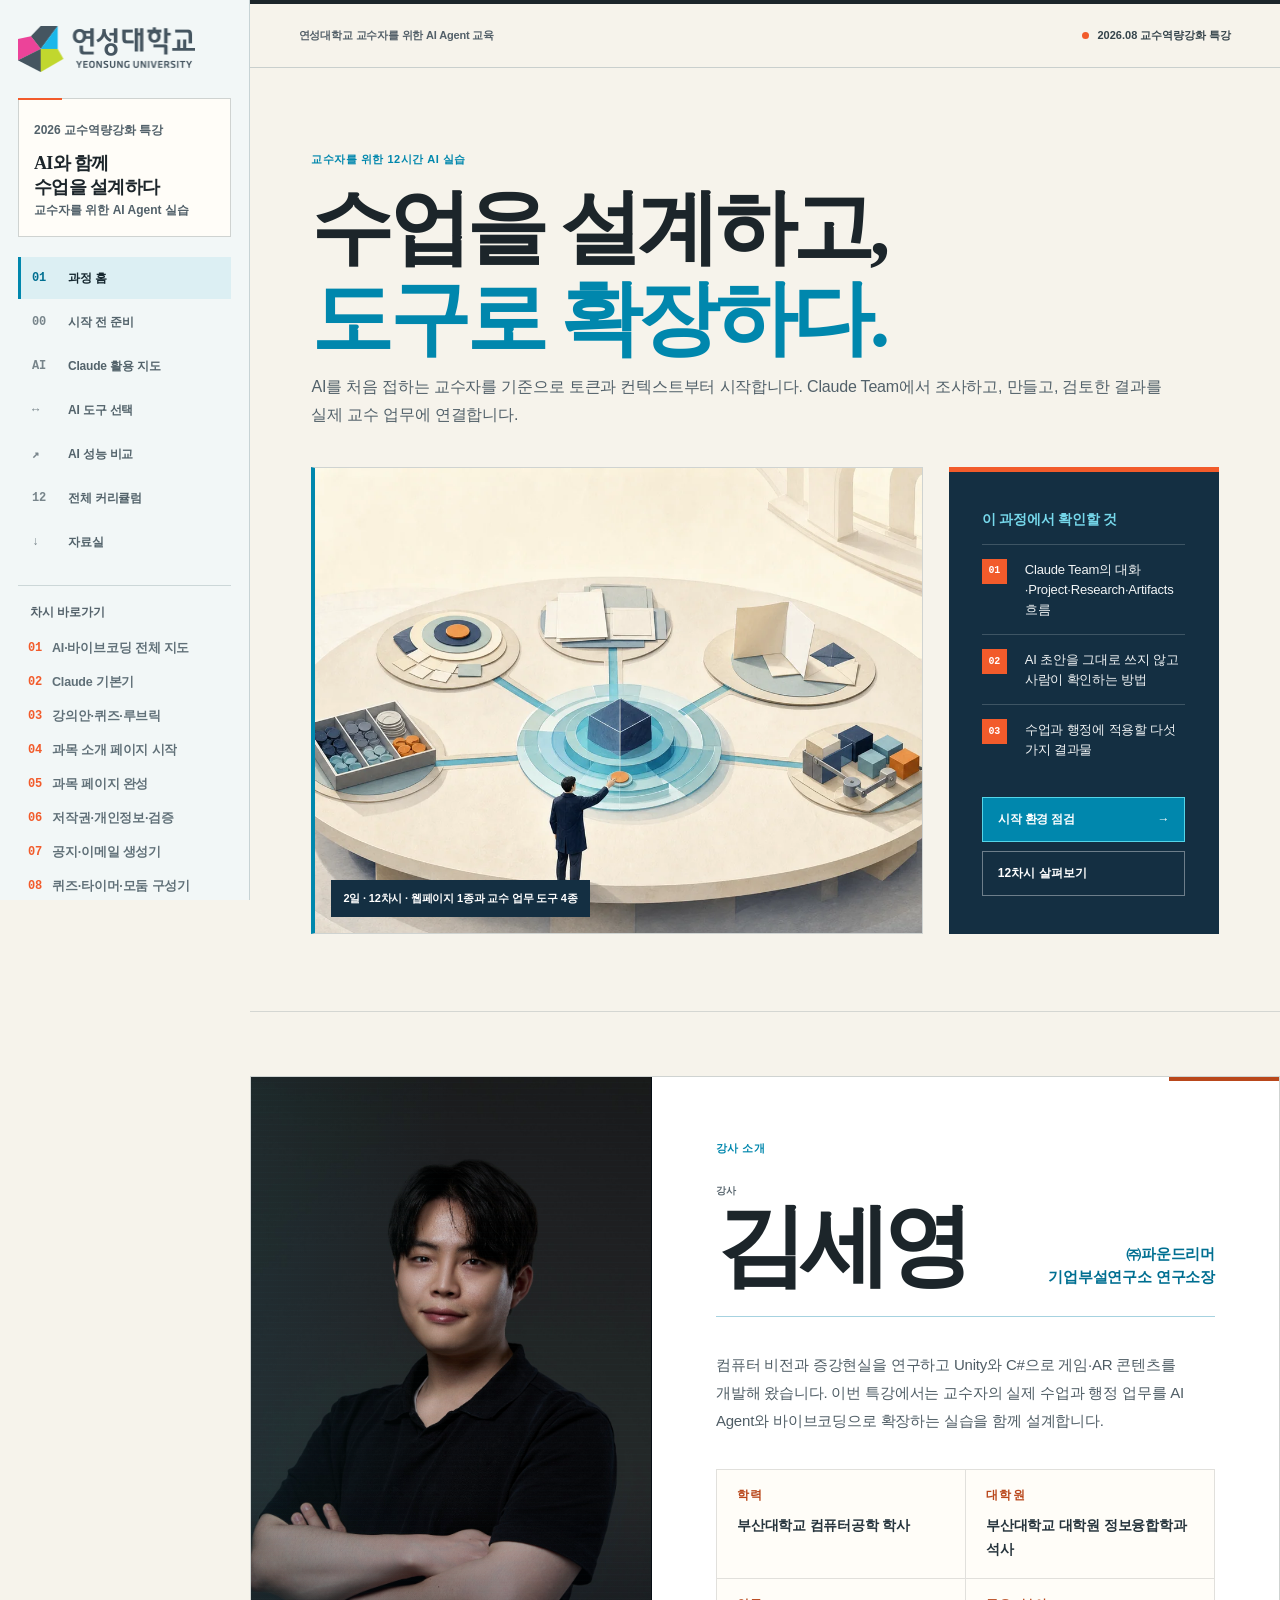
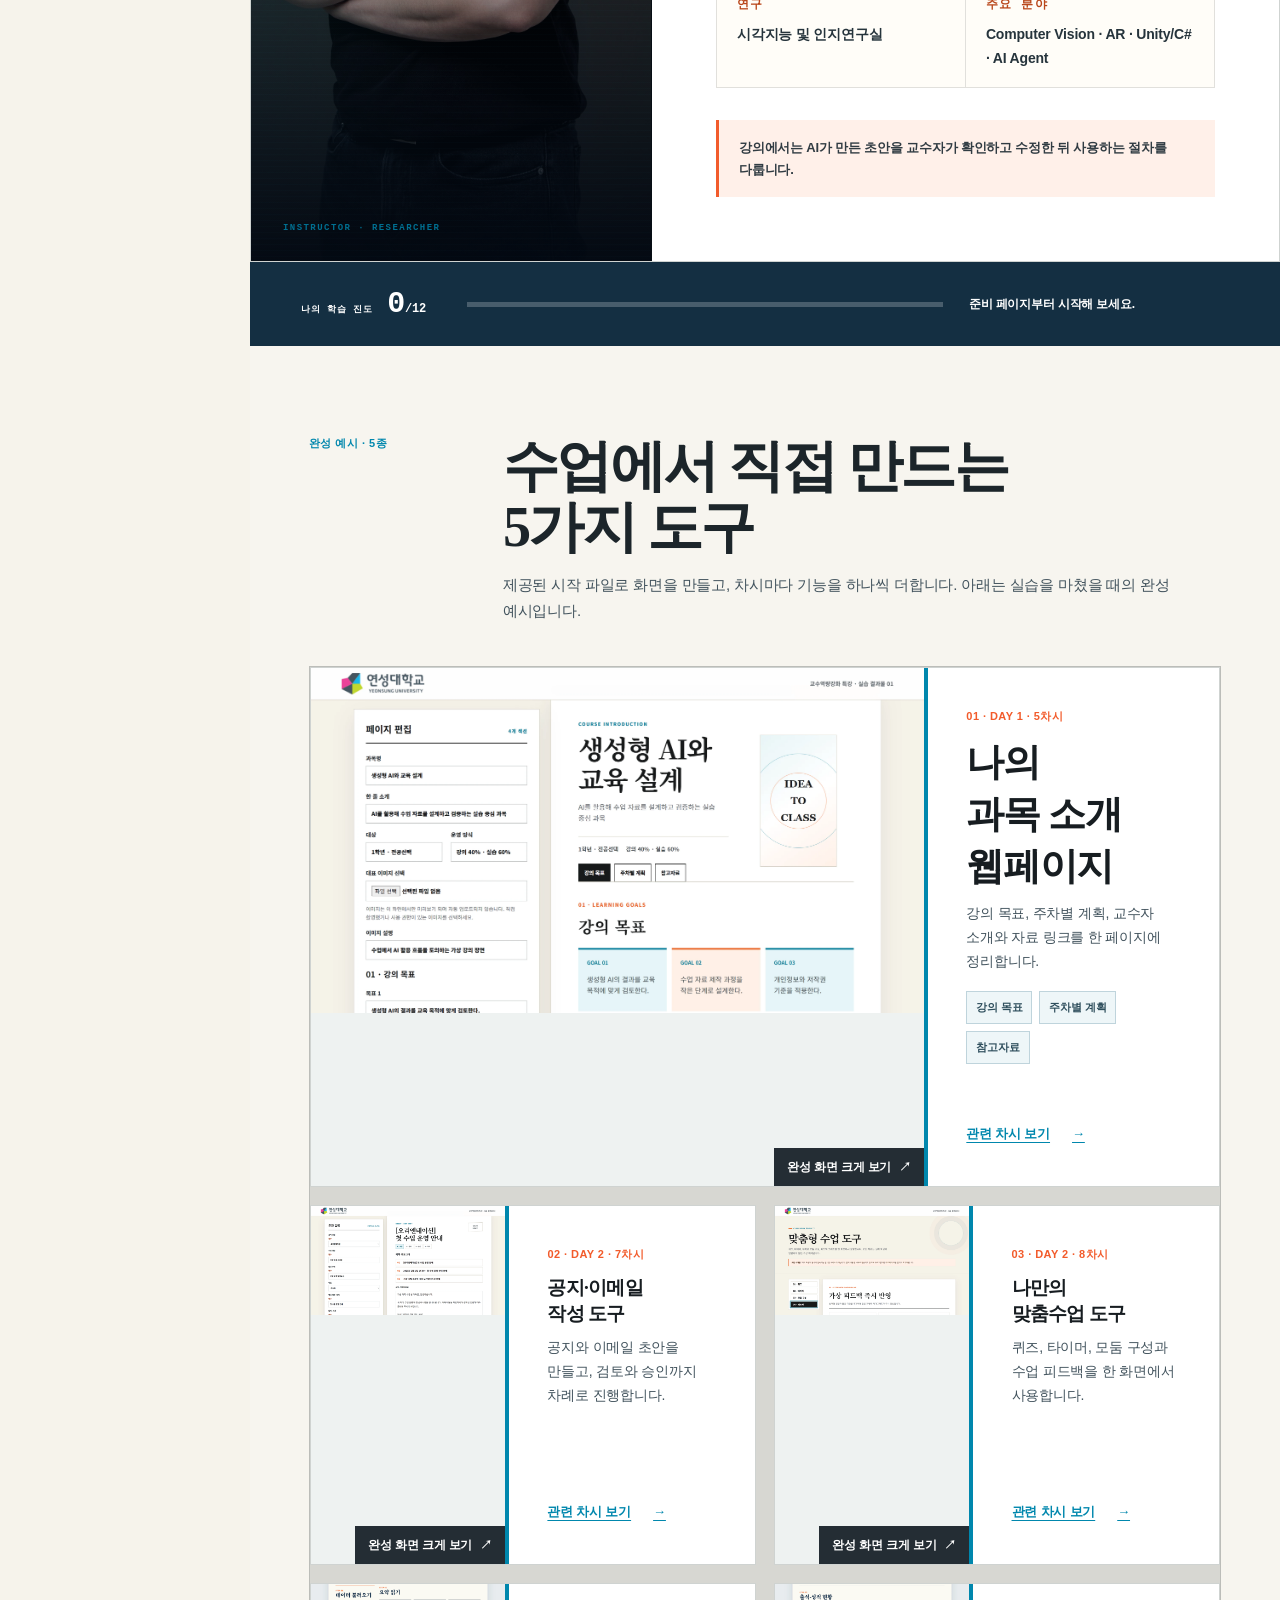
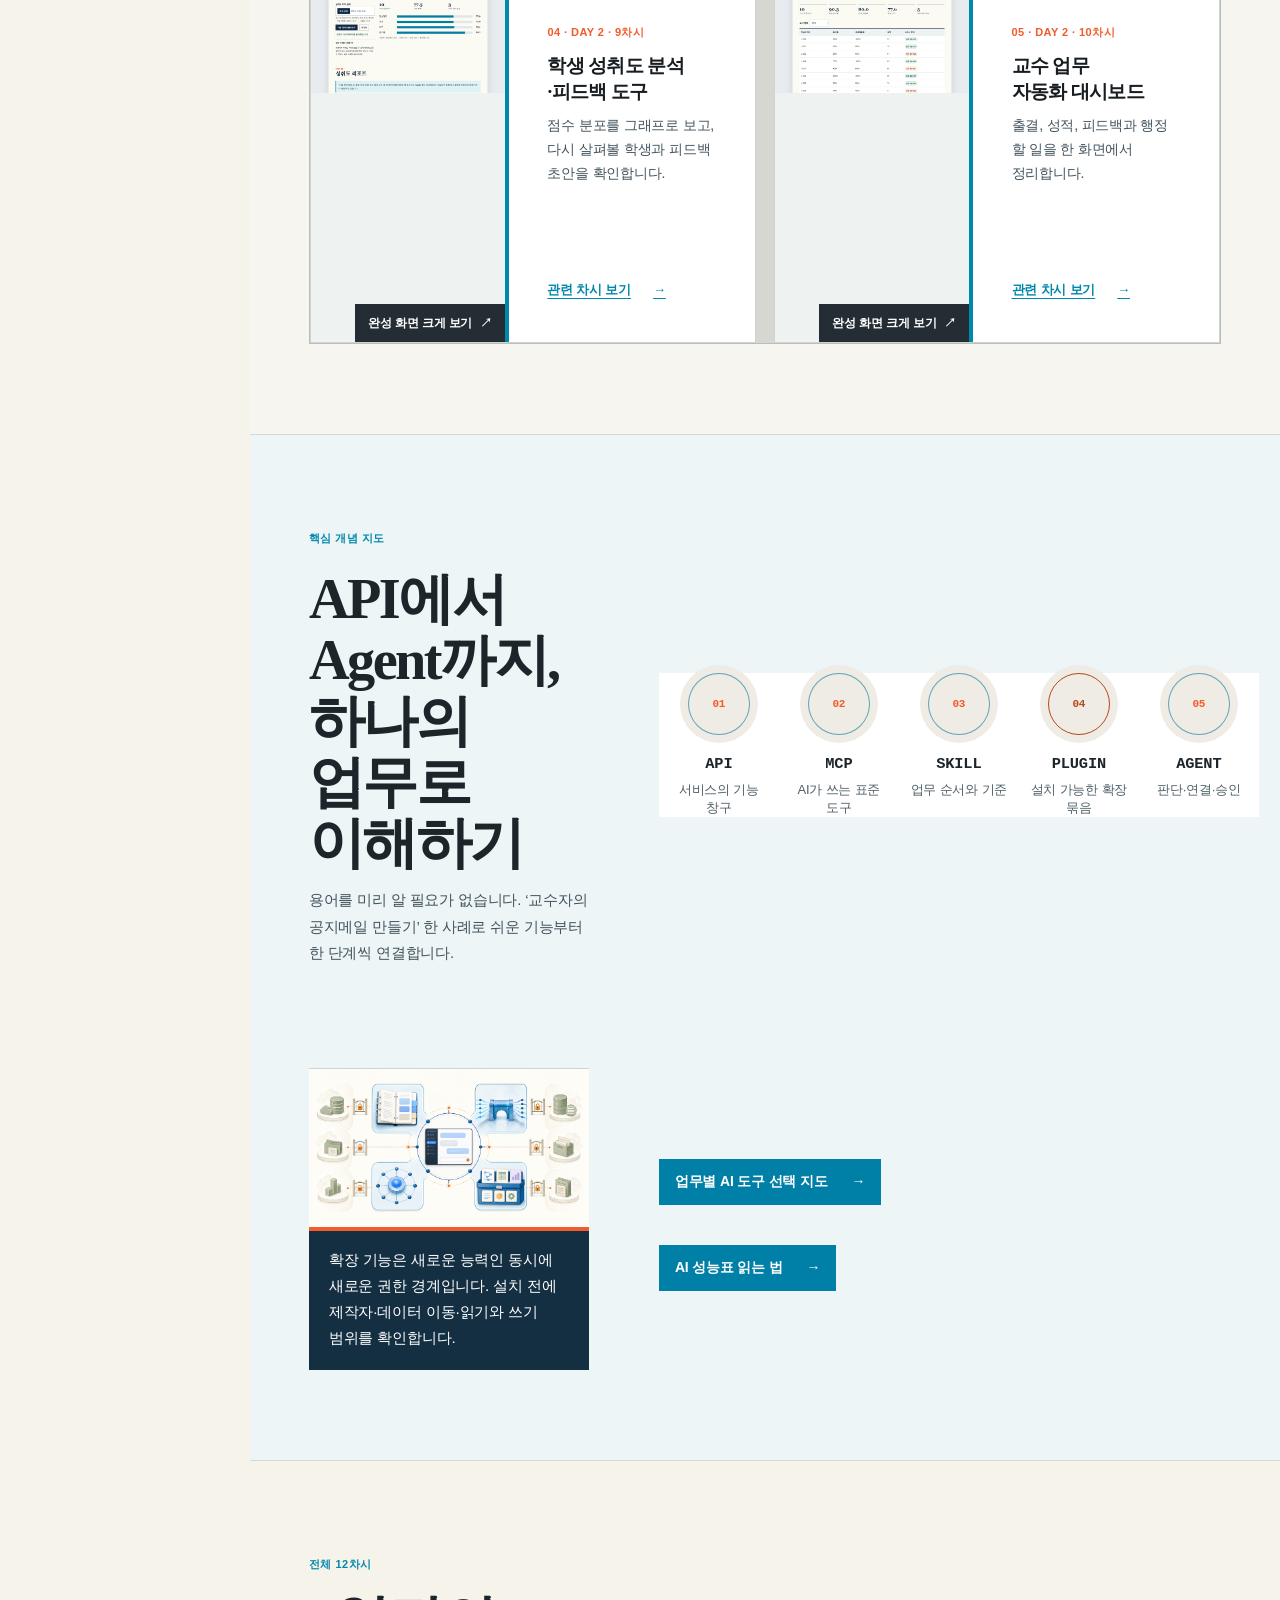
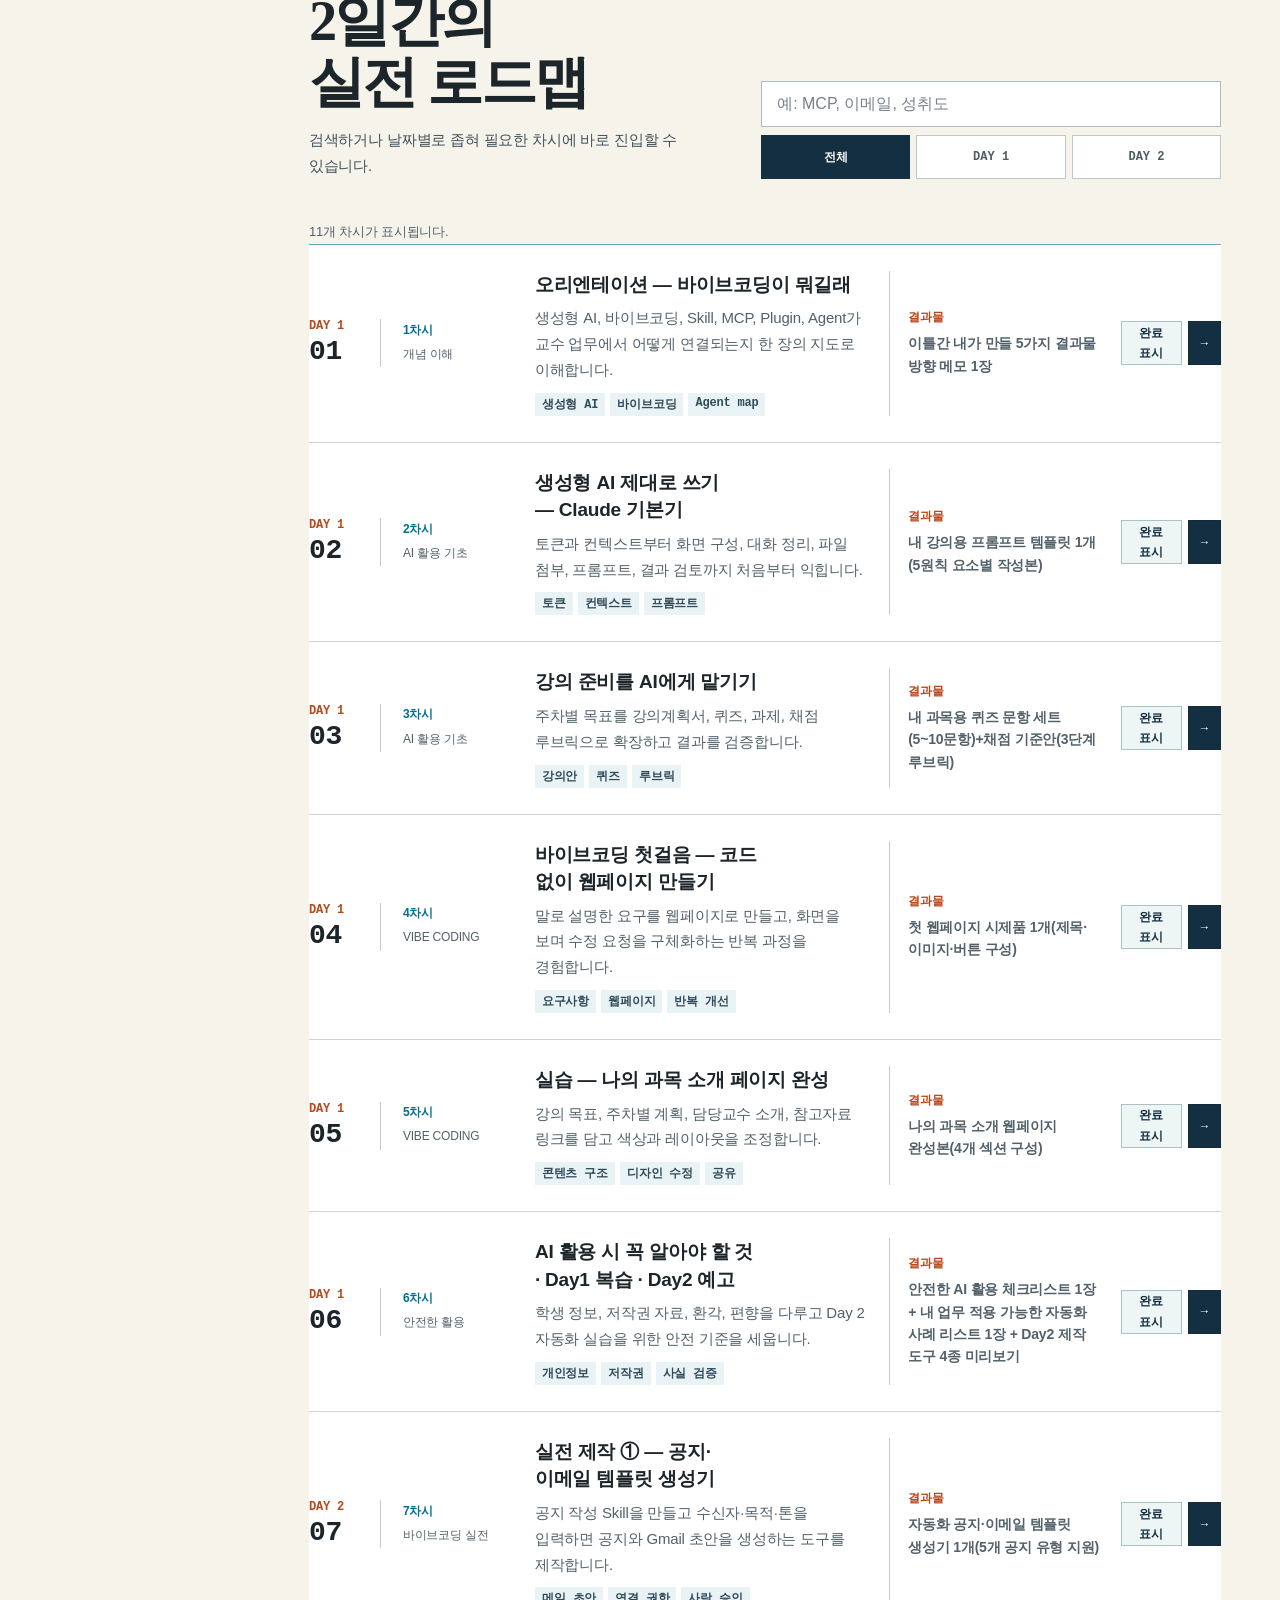
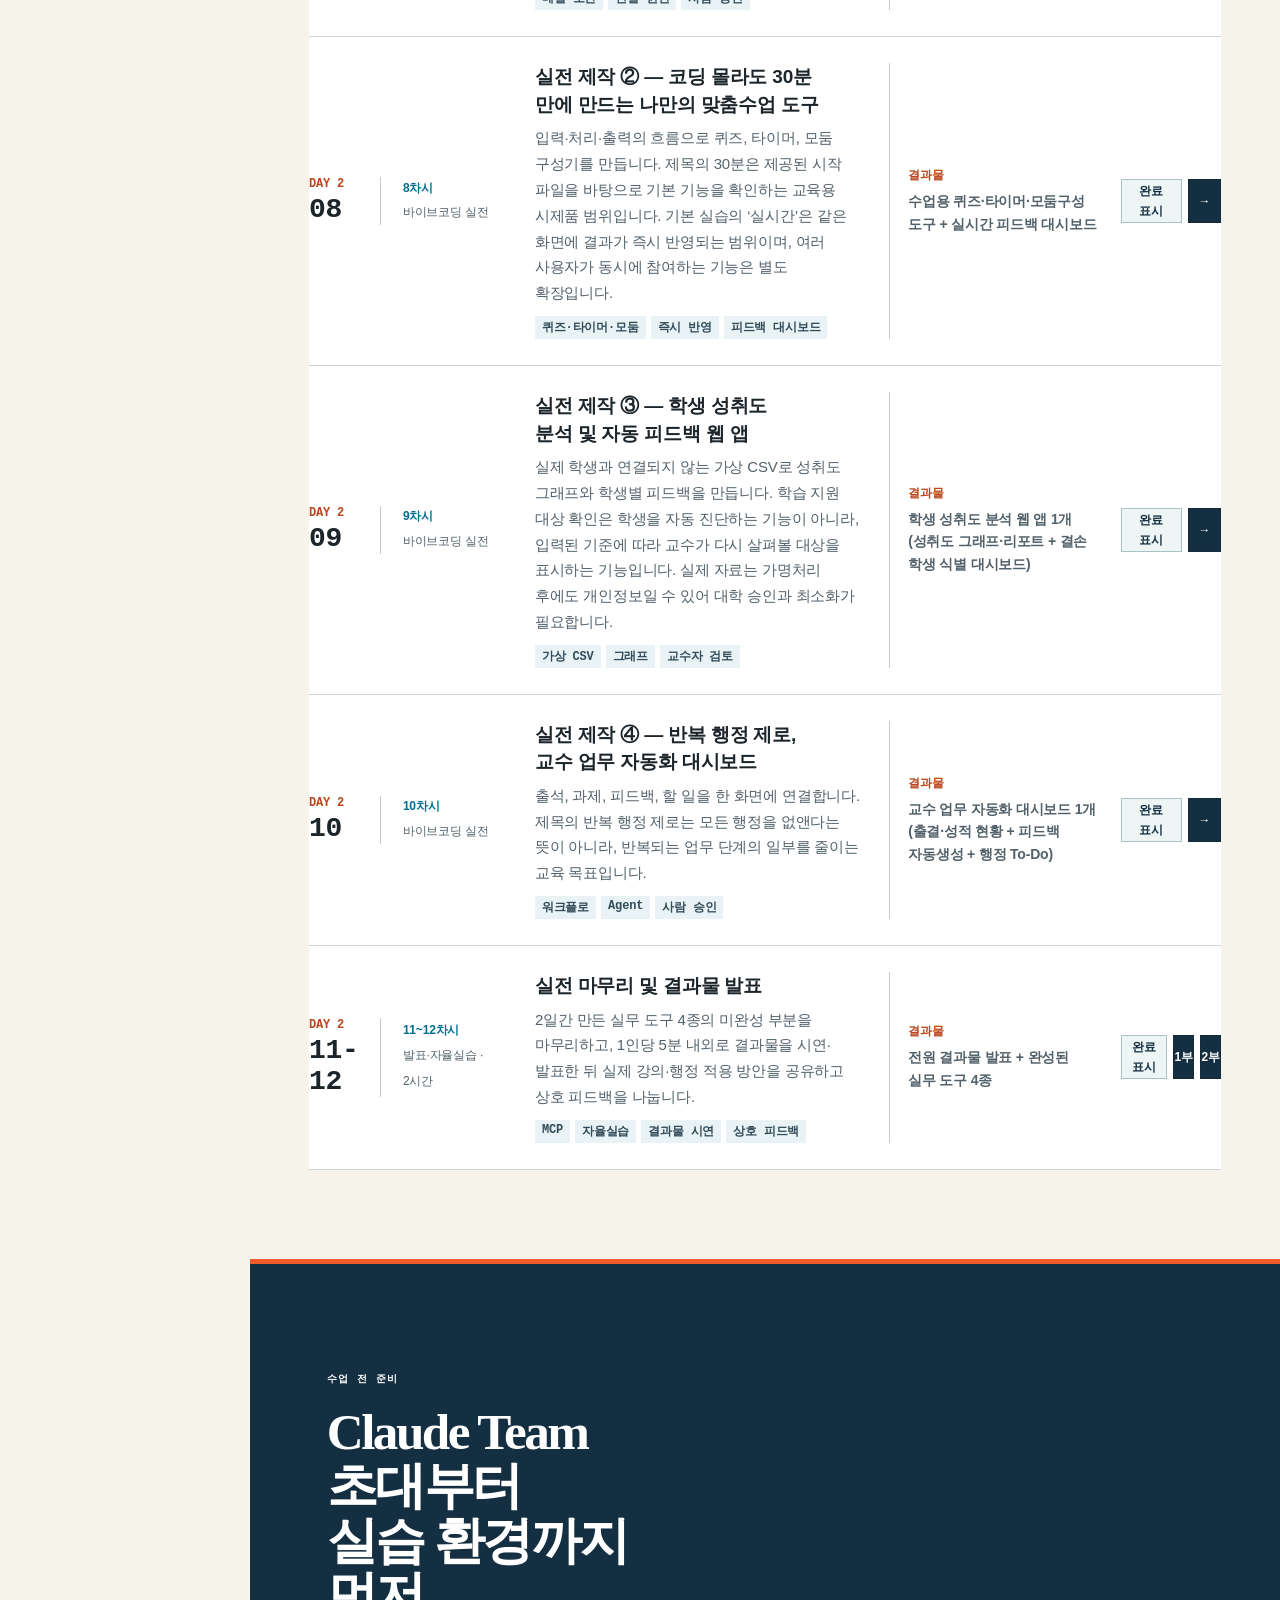
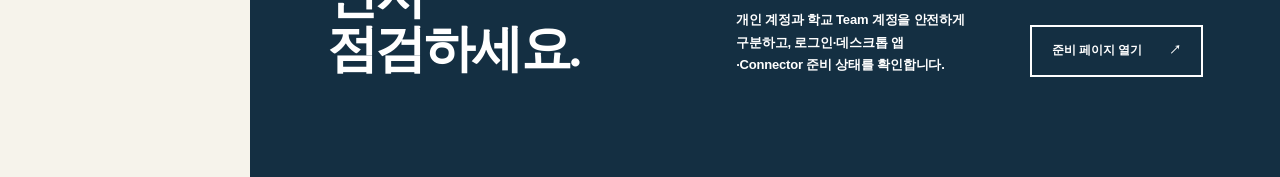
==== index.html @ 4f0c5764 "publish: 연성대학교 AI Agent 교육플랫폼" ====
<!doctype html>
<html lang="ko">
  <head>
    <meta charset="UTF-8" />
    <meta name="viewport" content="width=device-width, initial-scale=1.0" />
    <meta name="theme-color" content="#f7f5ef" />
    <meta name="description" content="교수자를 위한 생성형 AI·바이브코딩·Skill·MCP·Plugin·Agent 2일 실습 플랫폼" />
    <meta property="og:type" content="website" />
    <meta property="og:title" content="연성대학교 AI Agent 교수역량강화 특강" />
    <meta property="og:description" content="Claude Team으로 수업을 설계하고 교수 업무 도구를 만드는 2일 실습 플랫폼" />
    <meta property="og:url" content="https://zeusk302-png.github.io/yeonsung-ai-agent-faculty-lab/" />
    <meta property="og:image" content="https://zeusk302-png.github.io/yeonsung-ai-agent-faculty-lab/og.png" />
    <meta name="twitter:card" content="summary_large_image" />
    <meta name="twitter:title" content="연성대학교 AI Agent 교수역량강화 특강" />
    <meta name="twitter:description" content="Claude Team으로 수업을 설계하고 교수 업무 도구를 만드는 2일 실습 플랫폼" />
    <meta name="twitter:image" content="https://zeusk302-png.github.io/yeonsung-ai-agent-faculty-lab/og.png" />
    <link rel="canonical" href="https://zeusk302-png.github.io/yeonsung-ai-agent-faculty-lab/" />
    <link rel="icon" type="image/svg+xml" href="./favicon.svg" />
    <title>연성대학교 AI Agent 교수역량강화 특강</title>
    <script>
      if (window.location.protocol === "file:") {
        window.location.replace("./offline-help.html");
      }
    </script>
    <script type="module" crossorigin src="./assets/index-7kC1SBQk.js"></script>
    <link rel="stylesheet" crossorigin href="./assets/index-CV2wWvX-.css">
  </head>
  <body>
    <div id="root"></div>
  </body>
</html>
---- assets/index-CV2wWvX-.css ----
*{box-sizing:border-box}html{scroll-behavior:smooth}body{background:var(--ink);color:var(--cream);word-break:keep-all;margin:0;font-family:Pretendard Variable,Pretendard,Noto Sans KR,Apple SD Gothic Neo,Arial,sans-serif;line-height:1.55}a{color:inherit;text-decoration:none}button,input{font:inherit}button,a{-webkit-tap-highlight-color:transparent}::selection{background:var(--cyan);color:var(--ink)}.skip-link{z-index:999;background:var(--cyan);color:var(--ink);padding:12px 18px;font-weight:800;position:fixed;top:-80px;left:16px}.skip-link:focus{top:16px}.sr-only,.sr-only:not(:focus):not(:active){clip:rect(0, 0, 0, 0);white-space:nowrap;border:0;width:1px;height:1px;margin:-1px;padding:0;position:absolute;overflow:hidden}.site-shell{min-height:100vh}.sidebar{z-index:20;width:var(--sidebar);background:linear-gradient(180deg, #3fd7ff0b, transparent 28%), var(--navy);border-right:1px solid var(--line);flex-direction:column;padding:26px 20px;display:flex;position:fixed;inset:0 auto 0 0;overflow-y:auto}.sidebar:after{content:"";left:calc(var(--sidebar) - 1px);background:linear-gradient(var(--cyan), transparent);width:1px;height:150px;position:fixed;top:0}.wordmark{width:218px;min-width:0;display:block}.course-stamp{border:1px solid var(--line);background:#01081185;margin:36px 0 26px;padding:20px 18px;position:relative}.course-stamp:before{content:"";background:var(--orange);width:56px;height:2px;position:absolute;top:-1px;left:-1px}.course-stamp span,.course-stamp p{color:var(--muted-2);letter-spacing:.12em;font:700 9px/1.5 monospace}.course-stamp strong{color:var(--cyan);letter-spacing:.08em;margin:8px 0 2px;font:800 25px/1 monospace;display:block}.course-stamp p{color:var(--muted);margin:0}.sidebar>nav{gap:4px;display:grid}.sidebar>nav a{color:var(--muted);border-left:2px solid #0000;align-items:center;gap:12px;padding:12px;font-size:13px;font-weight:700;display:flex}.sidebar>nav a span{width:24px;color:var(--muted-2);font:700 11px monospace}.sidebar>nav a.is-active span{color:var(--cyan)}.sidebar-module-list{border-top:1px solid var(--line);margin-top:28px;padding-top:22px;display:grid}.sidebar-module-list>p{color:var(--muted-2);letter-spacing:.15em;margin:0 0 10px 12px;font:700 9px monospace}.sidebar-module-list a{min-width:0;color:var(--muted-2);align-items:center;gap:10px;padding:7px 12px;display:flex}.sidebar-module-list a span{color:var(--orange);font:700 9px monospace}.sidebar-module-list a b{text-overflow:ellipsis;white-space:nowrap;min-width:0;font-size:11px;font-weight:600;overflow:hidden}.sidebar-foot{color:var(--muted-2);letter-spacing:.08em;margin-top:auto;padding:22px 12px 4px;font:700 9px/1.7 monospace}.sidebar-foot strong{color:var(--muted);margin-left:13px;display:block}.live-dot{background:var(--orange);width:6px;height:6px;box-shadow:0 0 10px var(--orange);border-radius:50%;margin-right:7px;display:inline-block}.content-shell{margin-left:var(--sidebar);min-height:100vh}.topbar{z-index:15;height:var(--topbar);border-bottom:1px solid var(--line);-webkit-backdrop-filter:blur(18px);backdrop-filter:blur(18px);background:#030912e0;justify-content:flex-end;align-items:center;padding:0 clamp(24px,4vw,64px);display:flex;position:sticky;top:0}.topbar-status{color:var(--muted);letter-spacing:.08em;font:700 11px monospace}.status-pulse{background:var(--cyan);width:7px;height:7px;box-shadow:0 0 12px var(--cyan);border-radius:50%;margin-right:9px;display:inline-block}.mobile-brand,.mobile-menu{display:none}.hero-section{min-height:calc(100vh - var(--topbar));background:linear-gradient(90deg, transparent 49.8%, #3fd7ff0b 50%, transparent 50.2%), linear-gradient(#3fd7ff09 1px, transparent 1px), linear-gradient(90deg, #3fd7ff09 1px, transparent 1px), radial-gradient(circle at 76% 42%, #0d83ba24, transparent 34%), var(--ink);background-size:auto,62px 62px,62px 62px,auto;grid-template-columns:minmax(0,1.15fr) minmax(380px,.85fr);align-items:center;gap:clamp(38px,6vw,96px);padding:clamp(64px,8vw,120px) clamp(30px,6vw,90px);display:grid;position:relative}.hero-section:after{content:"";background:linear-gradient(90deg, var(--orange), transparent);width:45%;height:1px;position:absolute;bottom:0;left:0}.eyebrow,.section-index{color:var(--cyan);letter-spacing:.16em;font:800 10px/1.2 monospace}.eyebrow{align-items:center;gap:10px;display:flex}.eyebrow span{background:var(--orange);width:24px;height:2px}.hero-copy h1{letter-spacing:-.065em;max-width:800px;margin:24px 0;font-size:clamp(48px,6vw,88px);line-height:1.02}.hero-copy h1 em,.subpage-hero h1 em{color:var(--cyan);text-shadow:0 0 34px #3fd7ff33;font-style:normal}.hero-copy>p{max-width:640px;color:var(--muted);margin:0;font-size:clamp(15px,1.3vw,19px);line-height:1.8}.hero-actions{gap:12px;margin-top:38px;display:flex}.action-primary,.action-ghost{justify-content:center;align-items:center;min-height:52px;padding:0 21px;font-size:13px;font-weight:800;transition:all .2s;display:inline-flex}.action-primary span{margin-left:30px}.action-primary:hover{transform:translate(-2px,-2px);box-shadow:12px 12px #ff6b35e0}.action-ghost{color:var(--muted);border:1px solid var(--line-strong);cursor:pointer;background:0 0}.hero-console{border:1px solid var(--line-strong);background:#05111ddb;position:relative;box-shadow:0 28px 100px #00000061,inset 0 0 60px #3fd7ff08}.hero-console:before,.hero-console:after{content:"";border-color:var(--orange);width:24px;height:24px;position:absolute}.hero-console:before{border-left:2px solid var(--orange);border-top:2px solid var(--orange);top:-4px;left:-4px}.hero-console:after{border-right:2px solid var(--orange);border-bottom:2px solid var(--orange);bottom:-4px;right:-4px}.console-top{border-bottom:1px solid var(--line);color:var(--muted-2);letter-spacing:.1em;justify-content:space-between;padding:14px 17px;font:700 9px monospace;display:flex}.console-top i{color:var(--cyan);font-style:normal}.console-radar{aspect-ratio:1;background:radial-gradient(circle,#3fd7ff26 0 2px,#0000 3px),conic-gradient(from 12deg,#0000,#3fd7ff1f,#0000 22%);border:1px solid #3fd7ff38;border-radius:50%;width:min(270px,70%);margin:30px auto;position:relative}.radar-ring,.radar-cross{display:block;position:absolute}.radar-ring{border:1px solid #3fd7ff2e;border-radius:50%;inset:18%}.radar-ring.ring-2{inset:36%}.radar-cross.cross-x{background:#3fd7ff24;height:1px;top:50%;left:4%;right:4%}.radar-cross.cross-y{background:#3fd7ff24;width:1px;top:4%;bottom:4%;left:50%}.console-radar b{color:var(--cyan);text-shadow:0 0 18px var(--cyan);place-items:center;font:800 30px monospace;display:grid;position:absolute;inset:0}.console-flow{color:var(--muted-2);letter-spacing:.08em;flex-wrap:wrap;justify-content:center;gap:8px;font:700 9px monospace;display:flex}.console-flow span{border:1px solid var(--line);padding:6px 8px}.console-flow b{color:var(--orange);align-self:center}.hero-console dl{border-top:1px solid var(--line);margin:26px 0 0}.hero-console dl div{border-bottom:1px solid var(--line);justify-content:space-between;padding:12px 17px;font:700 9px monospace;display:flex}.hero-console dt{color:var(--muted-2)}.hero-console dd{color:var(--muted);margin:0}.progress-strip{background:var(--cyan);color:var(--ink);grid-template-columns:140px minmax(180px,1fr) minmax(260px,auto);align-items:center;gap:26px;padding:24px clamp(30px,6vw,90px);display:grid}.progress-strip>div:first-child{align-items:baseline;gap:14px;display:flex}.progress-strip>div:first-child span{letter-spacing:.1em;font:900 9px monospace}.progress-strip strong{font:900 30px monospace}.progress-strip strong small{font-size:12px}.progress-track{background:#03091233;height:5px;overflow:hidden}.progress-track span{background:var(--ink);height:100%;transition:width .3s;display:block}.progress-strip p{margin:0;font-size:12px;font-weight:800}.outcome-section,.curriculum-section,.role-lanes,.official-screen-section,.step-section,.troubleshooting-section,.official-sources,.resource-list{padding:clamp(72px,9vw,136px) clamp(30px,6vw,90px)}.section-intro{grid-template-columns:160px 1fr;align-items:start;gap:34px;margin-bottom:42px;display:grid}.section-intro h2,.architecture-copy h2,.curriculum-heading h2,.section-heading-row h2,.prep-checklist h2,.official-sources h2{letter-spacing:-.045em;margin:0;font-size:clamp(30px,4vw,54px);line-height:1.08}.section-intro p,.architecture-copy p,.curriculum-heading p,.section-heading-row>p{max-width:680px;color:var(--muted);margin:14px 0 0}.outcome-grid{border:1px solid var(--line);background:var(--line);grid-template-columns:1.45fr 1fr;gap:1px;display:grid}.outcome-grid article{background:var(--navy);min-height:180px;padding:30px;position:relative}.outcome-grid article:after{content:"";background:var(--cyan);width:5px;height:5px;box-shadow:0 0 10px var(--cyan);position:absolute;top:18px;right:18px}.outcome-grid article>span{color:var(--orange);letter-spacing:.1em;font:800 9px monospace}.outcome-grid h3{margin:22px 0 8px;font-size:22px}.outcome-grid p{max-width:500px;color:var(--muted);margin:0;font-size:13px}.outcome-grid .outcome-main{background:radial-gradient(circle at 20% 20%, #3fd7ff1f, transparent 38%), var(--panel);flex-direction:column;grid-row:span 4;justify-content:flex-end;min-height:100%;padding:clamp(32px,5vw,64px);display:flex}.outcome-main h3{letter-spacing:-.04em;font-size:clamp(34px,4vw,58px)}.code-line{border-top:1px solid var(--line);color:var(--cyan);margin-top:50px;padding-top:18px;font:700 10px monospace}.code-line i{background:var(--orange);border-radius:50%;width:6px;height:6px;margin-right:8px;display:inline-block}.instructor-section{border-block:1px solid var(--line);background:var(--navy);grid-template-columns:minmax(330px,.72fr) minmax(520px,1.28fr);min-height:720px;display:grid}.instructor-portrait{border-right:1px solid var(--line);background:#030910;min-height:720px;position:relative;overflow:hidden}.instructor-portrait:after{content:"";pointer-events:none;background:linear-gradient(#0000 52%,#030912f5 100%),linear-gradient(90deg,#3fd7ff12,#0000 50%);position:absolute;inset:0}.instructor-portrait img{object-fit:cover;object-position:50% 20%;filter:saturate(.78)contrast(1.08);width:100%;height:100%;display:block}.portrait-scan{z-index:2;opacity:.18;pointer-events:none;background:repeating-linear-gradient(#0000 0 5px,#3fd7ff26 6px);position:absolute;inset:0}.instructor-portrait>span{z-index:3;color:var(--cyan);letter-spacing:.16em;font:800 9px monospace;position:absolute;bottom:28px;left:32px}.instructor-profile{background:radial-gradient(circle at 100% 0,#3fd7ff17,#0000 32%);flex-direction:column;justify-content:center;padding:clamp(54px,7vw,104px);display:flex;position:relative}.instructor-profile:before{content:"";background:var(--orange);width:110px;height:4px;position:absolute;top:0;right:0}.instructor-title-row{border-bottom:1px solid var(--line-strong);grid-template-columns:1fr auto;align-items:end;gap:36px;margin:28px 0 34px;padding-bottom:28px;display:grid}.instructor-title-row p{color:var(--muted-2);margin:0 0 5px;font:800 10px monospace}.instructor-title-row h2{letter-spacing:-.07em;margin:0;font-size:clamp(52px,7vw,92px);line-height:.95}.instructor-title-row strong{color:var(--cyan);text-align:right;font-size:15px;line-height:1.55}.instructor-summary{max-width:820px;color:var(--muted);margin:0;font-size:15px;line-height:1.85}.credential-rail{border-top:1px solid var(--line);border-left:1px solid var(--line);margin-top:34px}.credential-rail dl{grid-template-columns:1fr 1fr;margin:0;display:grid}.credential-rail dl>div{border-right:1px solid var(--line);border-bottom:1px solid var(--line);min-height:82px;padding:17px 20px}.credential-rail dt{color:var(--orange);letter-spacing:.12em;font:800 8px monospace}.credential-rail dd{color:#dce6ed;margin:9px 0 0;font-size:12px;font-weight:700}.instructor-profile blockquote{color:var(--cream);background:var(--orange-soft);border-left:3px solid var(--orange);margin:32px 0 0;padding:17px 20px;font-size:13px;font-weight:750}.architecture-section{background:var(--navy);border-block:1px solid var(--line);grid-template-columns:minmax(280px,.75fr) minmax(600px,1.25fr);align-items:center;gap:70px;padding:clamp(72px,9vw,130px) clamp(30px,6vw,90px);display:grid}.architecture-copy h2{margin-top:18px}.architecture-flow{grid-template-columns:repeat(5,1fr);display:grid;position:relative}.architecture-flow:before{content:"";background:linear-gradient(90deg,var(--orange),var(--cyan));height:1px;position:absolute;top:31px;left:7%;right:7%}.architecture-node{z-index:1;text-align:center;padding:0 8px;position:relative}.architecture-node>span{border:1px solid var(--line-strong);background:var(--navy);width:62px;height:62px;color:var(--cyan);box-shadow:0 0 0 8px var(--navy);border-radius:50%;place-items:center;margin:0 auto 20px;font:800 11px monospace;display:grid}.architecture-node strong{font:900 clamp(12px,1.2vw,17px) monospace;display:block}.architecture-node small{color:var(--muted-2);margin-top:8px;font-size:10px;line-height:1.4;display:block}.architecture-node:nth-child(4)>span{border-color:var(--orange);color:var(--orange)}.curriculum-heading{justify-content:space-between;align-items:flex-end;gap:30px;margin-bottom:42px;display:flex}.curriculum-heading h2{margin-top:14px}.course-search{min-width:min(100%,460px)}.course-search input{width:100%;height:46px;color:var(--cream);background:var(--panel);border:1px solid var(--line);outline:none;padding:0 15px}.course-search input:focus{border-color:var(--cyan);box-shadow:0 0 0 3px var(--cyan-soft)}.day-filter{gap:6px;margin-top:8px;display:flex}.day-filter button{border:1px solid var(--line);height:34px;color:var(--muted-2);cursor:pointer;background:0 0;flex:1;font:800 9px monospace}.day-filter button.is-active{background:var(--cyan);border-color:var(--cyan);color:var(--ink)}.session-list{border-top:1px solid var(--line-strong)}.session-row{border-bottom:1px solid var(--line);grid-template-columns:72px 110px minmax(250px,1fr) minmax(150px,210px) 100px;align-items:center;gap:22px;padding:26px 0;transition:background .2s;display:grid}.session-number{border-right:1px solid var(--line)}.session-number small{color:var(--orange);font:800 8px monospace;display:block}.session-number strong{color:var(--cream);margin-top:3px;font:800 28px monospace;display:block}.session-time span{color:var(--cyan);font-size:12px;font-weight:800;display:block}.session-copy h3{margin:0 0 7px;font-size:17px}.session-copy p{max-width:760px;color:var(--muted);margin:0;font-size:12px}.session-copy>div{flex-wrap:wrap;gap:5px;margin-top:10px;display:flex}.session-copy>div span,.concept-chips span{color:var(--muted-2);background:#ffffff09;padding:3px 7px;font:700 8px monospace}.session-result{border-left:1px solid var(--line);flex-direction:column;justify-content:center;align-self:stretch;padding-left:18px;display:flex}.session-result small{color:var(--orange);font:800 8px monospace}.session-result strong{color:var(--muted);margin-top:6px;font-size:11px}.session-actions{justify-content:flex-end;gap:6px;display:flex}.session-actions button,.session-actions a{border:1px solid var(--line);min-height:35px;color:var(--muted-2);cursor:pointer;background:0 0;font-size:9px;font-weight:800}.session-actions button{padding:0 10px}.session-actions a{width:35px;color:var(--cyan);place-items:center;display:grid}.session-actions button:hover,.session-actions a:hover{border-color:var(--cyan);color:var(--cream)}.session-row.is-complete{opacity:.58}.session-row.is-complete .session-actions button{color:var(--ink);background:var(--cyan);border-color:var(--cyan)}.empty-state{color:var(--muted);text-align:center;border-bottom:1px solid var(--line);padding:80px 20px}.start-banner{background:var(--orange);color:var(--ink);grid-template-columns:1.2fr .8fr auto;align-items:end;gap:clamp(24px,5vw,70px);padding:clamp(60px,8vw,100px) clamp(30px,6vw,90px);display:grid}.start-banner>div>span{letter-spacing:.14em;font:900 10px monospace}.start-banner h2{letter-spacing:-.05em;margin:14px 0 0;font-size:clamp(30px,4vw,56px);line-height:1.06}.start-banner p{margin:0;font-size:13px;font-weight:700}.start-banner>a{border:2px solid var(--ink);align-items:center;gap:28px;min-height:52px;padding:0 20px;font-size:12px;font-weight:900;display:flex}.start-banner>a:hover{background:var(--ink);color:var(--orange)}.subpage-hero{background:radial-gradient(circle at 76% 50%, #3fd7ff21, transparent 32%), linear-gradient(120deg,var(--ink),var(--navy));border-bottom:1px solid var(--line);grid-template-columns:1.1fr .9fr;align-items:center;gap:70px;min-height:520px;padding:90px clamp(30px,6vw,90px);display:grid}.subpage-hero h1{letter-spacing:-.065em;margin:20px 0;font-size:clamp(48px,6vw,84px);line-height:1.01}.subpage-hero>div>p{max-width:640px;color:var(--muted);font-size:17px}.preflight-panel,.resource-version{border:1px solid var(--line-strong);background:#05111db8;padding:32px;position:relative}.preflight-panel:before,.resource-version:before{content:"";background:var(--orange);width:72px;height:3px;position:absolute;top:-1px;left:-1px}.preflight-panel>span,.resource-version>span{color:var(--cyan);letter-spacing:.13em;margin-bottom:24px;font:800 9px monospace;display:block}.preflight-panel strong{font-size:13px;display:inline-block}.preflight-panel i{color:var(--orange);margin:0 10px;font-style:normal}.preflight-panel p,.resource-version p{border-top:1px solid var(--line);color:var(--muted);margin:24px 0 0;padding-top:20px;font-size:11px}.section-heading-row{justify-content:space-between;align-items:end;gap:50px;margin-bottom:42px;display:flex}.section-heading-row h2{margin-top:14px}.section-heading-row>p{text-align:right;max-width:450px}.lane-grid{border:1px solid var(--line);background:var(--line);grid-template-columns:1fr 1fr;gap:1px;display:grid}.lane-card{background:var(--navy);min-height:390px;padding:clamp(30px,4vw,54px)}.lane-card>span{color:var(--muted-2);letter-spacing:.12em;font:800 9px monospace}.lane-card h3{margin:24px 0 28px;font-size:34px}.lane-card ol{counter-reset:lane;margin:0;padding:0;list-style:none}.lane-card li{counter-increment:lane;border-top:1px solid var(--line);color:var(--muted);grid-template-columns:28px 1fr;gap:10px;padding:12px 0;font-size:13px;display:grid}.lane-card li:before{content:"0" counter(lane);color:var(--cyan);font:800 9px monospace}.faculty-lane h3,.faculty-lane li:before{color:var(--orange)}.official-screen-section{background:var(--navy);border-block:1px solid var(--line)}.screen-grid{grid-template-columns:1fr 1fr;gap:24px;display:grid}.screen-card{background:var(--ink);border:1px solid var(--line);margin:0}.screen-frame{aspect-ratio:16/10;background:#101010;place-items:start center;display:grid;overflow:hidden}.screen-frame img{width:100%;height:auto;display:block}.screen-card figcaption{padding:24px}.screen-card figcaption>span{color:var(--orange);font:800 9px monospace}.screen-card figcaption>strong{margin:12px 0 8px;font-size:20px;display:block}.screen-card figcaption p{color:var(--muted);margin:0;font-size:12px}.screen-card figcaption a{color:var(--cyan);margin-top:18px;font-size:11px;font-weight:800;display:inline-block}.source-bar{border:1px solid var(--line);color:var(--muted-2);grid-template-columns:auto auto 1fr;align-items:center;gap:20px;margin-top:20px;padding:14px 18px;font:700 9px monospace;display:grid}.source-bar span{color:var(--cyan)}.source-bar strong{color:var(--cream)}.source-bar p{text-align:right;margin:0}.step-section{background:var(--ink)}.step-timeline{max-width:980px;margin-left:auto}.step-timeline article{grid-template-columns:74px 1fr;gap:28px;display:grid;position:relative}.step-timeline article:not(:last-child):before{content:"";background:linear-gradient(var(--cyan), var(--line));width:1px;position:absolute;top:62px;bottom:0;left:36px}.step-node{z-index:1;position:relative}.step-node span{background:var(--navy);border:1px solid var(--line-strong);width:74px;height:54px;color:var(--cyan);place-items:center;font:800 12px monospace;display:grid}.step-body{padding:4px 0 54px}.step-body h3{margin:0 0 8px;font-size:21px}.step-body p{color:var(--muted);margin:0;font-size:13px}.step-body>div{border-left:2px solid var(--orange);background:var(--orange-soft);color:#d5dde3;gap:14px;margin-top:16px;padding:10px 14px;font-size:11px;display:flex}.step-body>div small{color:var(--orange);font:800 9px monospace}.critical-note{color:var(--ink);background:var(--orange);grid-template-columns:1fr 1fr;gap:60px;padding:clamp(55px,7vw,92px) clamp(30px,6vw,90px);display:grid}.critical-note span{letter-spacing:.12em;font:900 10px monospace}.critical-note h2{letter-spacing:-.045em;margin:12px 0 0;font-size:clamp(28px,4vw,50px);line-height:1.07}.critical-note p{align-self:end;max-width:620px;margin:0;font-weight:750}.prep-checklist{background:var(--navy);padding:clamp(72px,9vw,130px) clamp(30px,9vw,140px)}.checklist-heading{justify-content:space-between;align-items:end;display:flex}.checklist-heading>div>span{color:var(--cyan);letter-spacing:.13em;font:800 9px monospace}.checklist-heading h2{margin-top:13px}.checklist-heading>strong{color:var(--cyan);font:900 44px monospace}.checklist-track{background:#ffffff12;height:5px;margin:24px 0 30px}.checklist-track span{background:linear-gradient(90deg,var(--orange),var(--cyan));height:100%;transition:width .25s;display:block}.checklist-items{gap:8px;display:grid}.checklist-items label{border:1px solid var(--line);cursor:pointer;background:#0309127a;grid-template-columns:44px 1fr;align-items:center;min-height:58px;display:grid}.checklist-items label input{opacity:0;position:absolute}.checklist-items label>span{color:var(--muted-2);border-right:1px solid var(--line);align-self:stretch;place-items:center;font:800 10px monospace;display:grid}.checklist-items label b{color:var(--muted);padding:0 17px;font-size:12px}.checklist-items label.is-checked{background:var(--cyan-soft);border-color:#3fd7ff59}.checklist-items label.is-checked>span{color:var(--cyan)}.checklist-items label.is-checked b{color:var(--cream)}.prep-checklist>p{color:var(--muted-2);margin:20px 0 0;font-size:10px}.troubleshooting-section{background:var(--ink)}.trouble-grid{grid-template-columns:1fr 1fr;gap:10px;display:grid}.trouble-grid details{border:1px solid var(--line);background:var(--navy)}.trouble-grid summary{cursor:pointer;padding:20px;font-size:13px;font-weight:800;list-style:none}.trouble-grid summary:after{content:"+";float:right;color:var(--cyan);font:800 16px monospace}.trouble-grid details[open] summary:after{content:"−"}.trouble-grid details p{color:var(--muted);margin:0;padding:0 20px 20px;font-size:12px}.official-sources{background:var(--navy);border-top:1px solid var(--line);grid-template-columns:.7fr 1.3fr;gap:60px;display:grid}.official-sources>div>span{color:var(--orange);font:800 9px monospace}.official-sources h2{margin-top:14px}.official-sources ul{margin:0;padding:0;list-style:none}.official-sources li{border-top:1px solid var(--line);padding:16px 0}.official-sources li a{color:var(--cyan);font-size:13px;font-weight:800;display:block}.official-sources li small{color:var(--muted-2);margin-top:5px;display:block}.official-sources>p{color:var(--muted-2);grid-column:2;margin:-44px 0 0;font:700 9px monospace}.next-route{border-top:1px solid var(--line);background:var(--ink);justify-content:space-between;gap:20px;padding:28px clamp(30px,6vw,90px);display:flex}.next-route a{color:var(--muted);font-size:12px;font-weight:800}.next-route a:last-child{text-align:right;color:var(--cream)}.next-route a span{color:var(--orange);font:800 8px monospace;display:block}.session-hero{background:radial-gradient(circle at 85% 30%,#3fd7ff1f,transparent 33%),var(--navy);border-bottom:1px solid var(--line);grid-template-columns:170px 1fr;align-items:center;gap:56px;min-height:480px;padding:80px clamp(30px,7vw,110px);display:grid}.session-hero-number{border:1px solid var(--line-strong);flex-direction:column;justify-content:center;min-height:230px;padding:24px;display:flex;position:relative}.session-hero-number:before{content:"";background:var(--orange);width:42px;height:4px;position:absolute;top:-1px;left:-1px}.session-hero-number small{color:var(--orange);font:800 9px monospace}.session-hero-number strong{color:var(--cyan);font:900 72px/1 monospace}.session-hero-number span{color:var(--muted);font-size:12px;font-weight:800}.session-hero h1{letter-spacing:-.055em;max-width:920px;margin:18px 0;font-size:clamp(38px,5vw,70px);line-height:1.08}.session-hero p{max-width:820px;color:var(--muted);margin:0;font-size:15px}.concept-chips{gap:7px;margin-top:24px;display:flex}.concept-chips span{color:var(--cyan);border:1px solid var(--line);background:0 0}.session-blueprint{background:var(--line);grid-template-columns:repeat(2,1fr);gap:1px;padding:clamp(70px,8vw,120px) clamp(30px,6vw,90px);display:grid}.session-blueprint article{background:var(--ink);min-height:200px;padding:34px}.session-blueprint .blueprint-output{background:radial-gradient(circle at 20% 10%,#ff6b3529,transparent 38%),var(--panel);flex-direction:column;grid-row:span 2;justify-content:flex-end;min-height:401px;display:flex}.session-blueprint article>span{color:var(--cyan);font:800 9px monospace}.session-blueprint h2{margin:18px 0;font-size:clamp(32px,4vw,54px);line-height:1.08}.session-blueprint h3{margin:18px 0 8px}.session-blueprint p{color:var(--muted);margin:0;font-size:12px}.content-status{background:var(--cyan);color:var(--ink);grid-template-columns:.6fr 1.4fr;align-items:center;gap:50px;padding:46px clamp(30px,6vw,90px);display:grid}.content-status span{font:900 9px monospace;display:block}.content-status strong{font-size:25px}.content-status p{margin:0;font-size:12px;font-weight:750}.content-section{padding:clamp(70px,8vw,112px) clamp(30px,7vw,110px)}.content-kicker{color:var(--cyan);letter-spacing:.15em;font:800 9px/1.4 monospace}.content-heading{justify-content:space-between;align-items:end;gap:50px;margin-bottom:38px;display:flex}.content-heading h2{letter-spacing:-.045em;margin:12px 0 0;font-size:clamp(30px,4vw,50px);line-height:1.08}.content-heading>p{max-width:480px;color:var(--muted);text-align:right;margin:0;font-size:12px}.session-hero-detailed{min-height:540px}.session-overview{background:var(--line);grid-template-columns:1.1fr .9fr;gap:1px;display:grid}.session-overview>article{background:var(--ink);min-height:390px;padding:clamp(38px,5vw,68px)}.session-question{flex-direction:column;display:flex;background:radial-gradient(circle at 0 100%,#ff6b3521,transparent 35%),var(--panel)!important}.session-question h2{letter-spacing:-.045em;max-width:720px;margin:24px 0 44px;font-size:clamp(32px,4vw,54px);line-height:1.16}.session-goals h2{margin:16px 0 28px;font-size:30px}.session-goals ol{counter-reset:goals;margin:0;padding:0;list-style:none}.session-goals li{counter-increment:goals;border-top:1px solid var(--line);color:var(--muted);grid-template-columns:34px 1fr;gap:14px;padding:16px 0;font-size:14px;display:grid}.session-goals li:before{content:"0" counter(goals);color:var(--orange);font:800 10px monospace}.official-curriculum{border-top:1px solid var(--line-strong);border-bottom:1px solid var(--line-strong);background:linear-gradient(145deg,#3fd7ff0e,#0000 42%),#07111b}.official-curriculum>header{grid-template-columns:1fr auto;align-items:start;gap:40px;display:grid}.official-curriculum__lock{color:var(--orange);letter-spacing:.09em;border:1px solid #ff6b358c;padding:7px 10px;font:850 9px monospace;display:inline-flex}.official-curriculum h2{letter-spacing:-.045em;max-width:900px;margin:20px 0 10px;font-size:clamp(30px,4vw,52px);line-height:1.08}.official-curriculum header p{max-width:720px;color:var(--muted);margin:0;font-size:12px;line-height:1.7}.official-curriculum__meta{border-top:2px solid var(--cyan);min-width:170px;display:grid}.official-curriculum__meta>*{border-bottom:1px solid var(--line);padding:11px 0}.official-curriculum__meta strong{color:var(--cyan);font:900 11px monospace}.official-curriculum__meta span{color:var(--muted);font-size:10px;font-weight:800}.official-curriculum>ol{counter-reset:official-points;border-top:1px solid var(--line);grid-template-columns:repeat(2,minmax(0,1fr));gap:0 42px;margin:48px 0 0;padding:0;list-style:none;display:grid}.official-curriculum>ol li{counter-increment:official-points;border-bottom:1px solid var(--line);color:#cbd6dd;grid-template-columns:36px 1fr;gap:12px;padding:18px 0;font-size:12px;line-height:1.7;display:grid}.official-curriculum>ol li:before{content:counter(official-points,decimal-leading-zero);color:var(--cyan);padding-top:3px;font:850 9px monospace}.official-curriculum__result{border-left:3px solid var(--orange);background:var(--orange-soft);grid-template-columns:130px 1fr;align-items:center;gap:22px;margin-top:34px;padding:22px 24px;display:grid}.official-curriculum__result span{color:var(--orange);font:850 9px monospace}.orientation-options{background:radial-gradient(circle at 100% 0,#3fd7ff17,transparent 32%),var(--navy)}.optional-module-selector{border:1px solid var(--line-strong);background:#02081094;padding:clamp(28px,4vw,44px)}.optional-module-selector--over-limit{border-color:#ff6b35b8}.optional-module-selector__header{justify-content:space-between;align-items:start;gap:28px;display:flex}.optional-module-selector__heading{letter-spacing:-.025em;margin:0;font-size:26px}.optional-module-selector__description{max-width:720px;color:var(--muted);margin:9px 0 0;font-size:12px;line-height:1.7}.optional-module-selector__clear{border:1px solid var(--line);min-height:38px;color:var(--cyan);cursor:pointer;background:0 0;padding:0 14px;font:800 10px monospace}.optional-module-selector__clear:disabled{cursor:default;color:var(--muted-2);opacity:.55}.optional-module-selector__clear:focus-visible{outline:2px solid var(--cyan);outline-offset:3px}.optional-module-selector__module:has(input:focus-visible){outline:2px solid var(--cyan);outline-offset:3px}.optional-module-selector__time-summary{flex-wrap:wrap;gap:8px;margin:24px 0 12px;display:flex}.optional-module-selector__time-summary>*{border:1px solid var(--line);color:var(--muted);padding:7px 10px;font:800 9px monospace}.optional-module-selector__time-summary strong{border-color:var(--line-strong);color:var(--cyan)}.optional-module-selector__warning{border-left:3px solid var(--orange);background:var(--orange-soft);color:var(--cream);margin:0 0 16px;padding:13px 15px;font-size:11px;line-height:1.65}.optional-module-selector__modules{border:0;min-width:0;margin:0;padding:0}.optional-module-selector__legend{color:var(--muted-2);margin-bottom:11px;font:800 9px monospace}.optional-module-selector__module-list{background:var(--line);border:1px solid var(--line);grid-template-columns:repeat(2,minmax(0,1fr));gap:1px;display:grid}.optional-module-selector__module{background:var(--ink);cursor:pointer;grid-template-columns:24px 1fr;gap:13px;min-height:150px;padding:22px;display:grid}.optional-module-selector__checkbox{width:17px;height:17px;accent-color:var(--cyan);margin:2px 0 0}.optional-module-selector__module-content{display:block}.optional-module-selector__module-title-row{justify-content:space-between;align-items:start;gap:15px;display:flex}.optional-module-selector__module-minutes{color:var(--orange);flex:none;font:800 9px monospace}.optional-module-selector__module-summary{color:var(--muted);margin-top:12px;font-size:11px;line-height:1.7;display:block}.orientation-options__empty{border-left:2px solid var(--cyan);background:var(--cyan-soft);margin-top:24px;padding:22px 24px}.orientation-options__empty strong{color:var(--cyan);font-size:12px}.orientation-options__empty p{color:var(--muted);margin:7px 0 0;font-size:11px}.orientation-module-stack{gap:34px;margin-top:42px;display:grid}.orientation-module{border-top:3px solid var(--cyan);background:#050e17}.orientation-module__header{background:var(--line);grid-template-columns:1.15fr .85fr;gap:1px;display:grid}.orientation-module__header>*{background:var(--ink);padding:clamp(28px,4vw,48px)}.orientation-module__header>div>span{color:var(--orange);font:850 9px monospace}.orientation-module__header h3{letter-spacing:-.04em;margin:14px 0 12px;font-size:clamp(30px,4vw,50px)}.orientation-module__header p{color:var(--muted);margin:0;font-size:13px;line-height:1.8}.orientation-module__header dl{margin:0}.orientation-module__header dt{color:var(--cyan);margin-bottom:10px;font:850 9px monospace}.orientation-module__header dd{border-top:1px solid var(--line);color:#cbd6dd;margin:0;padding:12px 0 12px 18px;font-size:11px;line-height:1.65;position:relative}.orientation-module__header dd:before{content:"";background:var(--orange);width:6px;height:2px;position:absolute;top:19px;left:0}.orientation-module__sections{padding:0 clamp(28px,4vw,48px)}.orientation-module__sections>section{border-bottom:1px solid var(--line);grid-template-columns:54px 1fr;gap:24px;padding:38px 0;display:grid}.orientation-module__sections>section>span{color:var(--cyan);opacity:.72;font:900 18px monospace}.orientation-module__sections h4{margin:0 0 18px;font-size:23px}.orientation-module__sections ul{grid-template-columns:repeat(2,minmax(0,1fr));gap:9px 28px;margin:0;padding:0;list-style:none;display:grid}.orientation-module__sections li{color:#cbd6dd;padding:9px 0 9px 16px;font-size:11px;line-height:1.7;position:relative}.orientation-module__sections li:before{content:"";background:var(--cyan);width:6px;height:2px;position:absolute;top:17px;left:0}.orientation-module__example,.orientation-module__caution{border-left:2px solid var(--cyan);background:var(--cyan-soft);color:var(--muted);margin:18px 0 0;padding:16px 18px;font-size:11px;line-height:1.75}.orientation-module__caution{border-left-color:var(--orange);background:var(--orange-soft)}.orientation-module__example strong,.orientation-module__caution strong{color:var(--cyan);margin-bottom:5px;font:850 9px monospace;display:block}.orientation-module__caution strong{color:var(--orange)}.orientation-module__footer{background:var(--line);grid-template-columns:1fr 1fr;gap:1px;display:grid}.orientation-module__footer>div{background:var(--panel);padding:clamp(28px,4vw,44px)}.orientation-module__footer>div:last-child{background:var(--navy)}.orientation-module__footer h4{color:var(--orange);margin:0 0 16px;font-size:15px}.orientation-module__footer ul{color:var(--muted);margin:0;padding-left:18px;font-size:11px;line-height:1.75}.orientation-module__footer a{border-top:1px solid var(--line);color:var(--cyan);justify-content:space-between;gap:15px;padding:11px 0;font-size:10px;line-height:1.5;display:flex}.orientation-module__footer a small{color:var(--muted-2);flex:none;font:750 8px monospace}.session-agenda{background:var(--navy)}.agenda-list{border-top:1px solid var(--line)}.agenda-list article{border-bottom:1px solid var(--line);grid-template-columns:44px 100px 1fr 64px;align-items:center;gap:20px;min-height:96px;display:grid}.agenda-index{color:var(--muted-2);font:800 9px monospace}.agenda-list time{color:var(--cyan);font:800 11px monospace}.agenda-list h3{margin:0;font-size:17px}.agenda-list p{color:var(--muted);margin:5px 0 0;font-size:12px}.agenda-list article>strong{text-align:center;border:1px solid var(--line);min-width:52px;color:var(--muted);justify-self:end;padding:5px 8px;font:800 9px monospace}.agenda-list article>strong.is-demo{color:var(--cyan);border-color:var(--line-strong)}.agenda-list article>strong.is-lab{color:var(--orange);border-color:#ff6b3573}.agenda-list article>strong.is-review{color:var(--cream)}.session-lessons{background:var(--ink)}.lesson-stack{border-top:1px solid var(--line)}.lesson-block{border-bottom:1px solid var(--line);grid-template-columns:88px minmax(0,1fr);gap:clamp(26px,5vw,72px);padding:46px 0;display:grid}.lesson-number{color:var(--cyan);opacity:.65;font:900 34px/1 monospace}.lesson-copy h3{letter-spacing:-.035em;margin:0;font-size:clamp(24px,3vw,38px)}.lesson-summary{max-width:850px;color:var(--muted);margin:10px 0 25px;font-size:14px}.lesson-copy>ul{grid-template-columns:repeat(2,minmax(0,1fr));gap:8px 28px;margin:0;padding:0;list-style:none;display:grid}.lesson-copy>ul li{color:#c7d2da;border-bottom:1px solid #75aed317;padding:10px 0 10px 17px;font-size:12px;position:relative}.lesson-copy>ul li:before{content:"";background:var(--orange);width:6px;height:2px;position:absolute;top:17px;left:0}.lesson-example,.lesson-caution{background:var(--cyan-soft);border-left:2px solid var(--cyan);grid-template-columns:84px 1fr;gap:18px;margin-top:22px;padding:16px 18px;display:grid}.lesson-caution{background:var(--orange-soft);border-left-color:var(--orange)}.lesson-example span,.lesson-caution span{color:var(--cyan);font:800 9px monospace}.lesson-caution span{color:var(--orange)}.lesson-example p,.lesson-caution p{color:#d3dde4;margin:0;font-size:12px}.demo-lab-grid{background:var(--line);grid-template-columns:1fr 1fr;gap:1px;padding-top:1px;padding-bottom:1px;display:grid}.demo-lab-grid>article{background:var(--navy);padding:clamp(38px,5vw,64px)}.demo-panel{background:radial-gradient(circle at 100% 0,#3fd7ff1c,transparent 35%),var(--navy)!important}.lab-panel{background:radial-gradient(circle at 100% 100%,#ff6b351f,transparent 38%),var(--panel)!important}.demo-lab-grid h2{letter-spacing:-.04em;margin:16px 0 12px;font-size:clamp(28px,3.5vw,44px);line-height:1.12}.panel-lead{min-height:48px;color:var(--muted);margin:0 0 28px;font-size:13px}.demo-lab-grid ol{counter-reset:steps;margin:0;padding:0;list-style:none}.demo-lab-grid ol>li{counter-increment:steps;border-top:1px solid var(--line);color:#c8d3db;grid-template-columns:30px 1fr;gap:11px;padding:13px 0;font-size:12px;display:grid}.demo-lab-grid ol>li:before{content:counter(steps,decimal-leading-zero);color:var(--cyan);font:800 9px monospace}.lab-panel ol>li:before{color:var(--orange)}.checkpoint{border:1px solid var(--line-strong);margin-top:26px;padding:18px}.checkpoint span{color:var(--cyan);font:800 9px monospace}.checkpoint p{margin:8px 0 0;font-size:12px}.lab-inputs{background:#0000002e;margin-bottom:18px;padding:16px 18px}.lab-inputs>span{color:var(--orange);font:800 9px monospace}.lab-inputs ul{flex-wrap:wrap;gap:6px;margin:10px 0 0;padding:0;list-style:none;display:flex}.lab-inputs li{color:var(--muted);border:1px solid var(--line);padding:5px 8px;font-size:10px}.lab-panel details{border:1px solid #ff6b3561;margin-top:22px}.lab-panel summary{color:var(--orange);cursor:pointer;padding:14px 16px;font-size:11px;font-weight:800}.lab-panel details ul{color:var(--muted);margin:0;padding:0 18px 16px 34px;font-size:11px}.completion-section{background:var(--line);grid-template-columns:1fr 1fr;gap:1px;display:grid}.completion-section>article{background:var(--ink);padding:clamp(36px,5vw,62px)}.completion-section>article:last-child{background:var(--cyan);color:var(--ink)}.completion-section h2{margin:14px 0 24px;font-size:30px}.check-list,.output-list{margin:0;padding:0;list-style:none}.check-list li,.output-list li{border-top:1px solid var(--line);color:var(--muted);padding:12px 0 12px 28px;font-size:12px;position:relative}.check-list li:before{content:"✓";color:var(--cyan);font-weight:900;position:absolute;left:2px}.output-list li{color:#082233;border-top-color:#0309122e;font-weight:750}.output-list li:before{content:"→";font-weight:900;position:absolute;left:2px}.prompt-section{background:var(--navy)}.prompt-section pre{border:1px solid var(--line-strong);color:#d6e4eb;white-space:pre-wrap;word-break:keep-all;background:#020810;margin:0;padding:clamp(24px,4vw,42px);font:500 13px/1.8 D2Coding,Consolas,monospace;overflow-x:auto}.prompt-section pre:before{content:"PROMPT.txt";color:var(--orange);letter-spacing:.12em;margin-bottom:18px;font:800 9px monospace;display:block}.safety-reflection{background:var(--line);grid-template-columns:1.1fr .9fr;gap:1px;padding-top:1px;padding-bottom:1px;display:grid}.safety-reflection article{background:var(--panel);padding:clamp(38px,5vw,64px)}.safety-reflection article:first-child{border-top:3px solid var(--orange)}.safety-reflection article:last-child{background:var(--ink)}.safety-reflection h2{margin:14px 0 22px;font-size:30px}.safety-reflection ul,.safety-reflection ol{margin:0;padding-left:20px}.safety-reflection li{color:var(--muted);padding:8px 0;font-size:12px}.safety-reflection article:first-child li::marker{color:var(--orange)}.safety-reflection article:last-child li::marker{color:var(--cyan);font-weight:900}.session-sources{background:var(--navy)}.source-list{border-top:1px solid var(--line)}.source-list a{border-bottom:1px solid var(--line);grid-template-columns:46px 1fr 120px;align-items:center;gap:18px;min-height:86px;display:grid}.source-list a:hover{background:var(--cyan-soft)}.source-list a>span{color:var(--orange);font:800 9px monospace}.source-list strong{font-size:13px;display:block}.source-list p{color:var(--muted);margin:3px 0 0;font-size:11px}.source-list small{color:var(--cyan);justify-self:end;font:700 9px monospace}.beginner-section{background:radial-gradient(circle at 0 0,#ff6b351a,transparent 26%),linear-gradient(180deg,#0a1520,var(--ink))}.beginner-welcome{background:#ff6b3512;border:1px solid #ff6b3561;grid-template-columns:150px 1fr;gap:8px 28px;margin-bottom:30px;padding:28px;display:grid}.beginner-welcome>strong{color:var(--orange);grid-row:1/3;font:850 11px monospace}.beginner-welcome>p{color:var(--cream);margin:0;font-size:15px;line-height:1.7}.beginner-welcome>div{border-top:1px solid #ff6b3533;grid-template-columns:120px 1fr;gap:14px;margin-top:10px;padding-top:15px;display:grid}.beginner-welcome>div span{color:var(--cyan);font:800 9px monospace}.beginner-welcome>div p{color:var(--muted);margin:0;font-size:12px;line-height:1.65}.plain-concept-grid{grid-template-columns:repeat(2,minmax(0,1fr));gap:14px;display:grid}.plain-concept-grid>article{border:1px solid var(--line);background:#02081094;padding:28px}.plain-concept-title{align-items:center;gap:14px;display:flex}.plain-concept-title>span{color:var(--orange);font:900 10px monospace}.plain-concept-title h3{letter-spacing:-.025em;margin:0;font-size:23px}.plain-definition{color:#d8e1e7;min-height:46px;margin:15px 0 20px;font-size:13px;font-weight:700;line-height:1.7}.plain-concept-grid dl{margin:0}.plain-concept-grid dl>div{border-top:1px solid var(--line);grid-template-columns:74px 1fr;gap:12px;padding:12px 0;display:grid}.plain-concept-grid dt{color:var(--cyan);font:800 9px monospace}.plain-concept-grid dl>div:last-child dt{color:var(--orange)}.plain-concept-grid dd{color:var(--muted);margin:0;font-size:11px;line-height:1.65}.beginner-practice-grid{background:var(--line);border:1px solid var(--line);grid-template-columns:1fr 1fr;gap:1px;margin-top:30px;display:grid}.beginner-practice-grid>article{background:var(--navy);padding:clamp(28px,4vw,44px)}.beginner-practice-grid h2{margin:14px 0 24px;font-size:clamp(24px,2.5vw,34px);line-height:1.25}.try-first-panel{background:radial-gradient(circle at 100% 100%,#3fd7ff17,transparent 36%),var(--navy)!important}.try-first-panel>ol{counter-reset:beginner-steps;margin:0;padding:0;list-style:none}.try-first-panel>ol li{counter-increment:beginner-steps;border-top:1px solid var(--line);color:#cbd6dd;grid-template-columns:32px 1fr;gap:10px;padding:13px 0;font-size:12px;line-height:1.6;display:grid}.try-first-panel>ol li:before{content:counter(beginner-steps,decimal-leading-zero);color:var(--cyan);font:800 9px monospace}.try-first-panel>div{border-left:2px solid var(--cyan);background:var(--cyan-soft);margin-top:20px;padding:17px}.try-first-panel>div strong{color:var(--cyan);font:800 9px monospace}.try-first-panel>div p{color:var(--cream);margin:8px 0 0;font-size:12px;line-height:1.7}.beginner-check-panel details{border-top:1px solid var(--line)}.beginner-check-panel summary{color:var(--cream);cursor:pointer;grid-template-columns:38px 1fr;gap:10px;padding:15px 0;font-size:12px;font-weight:750;line-height:1.55;list-style:none;display:grid}.beginner-check-panel summary::-webkit-details-marker{display:none}.beginner-check-panel summary span{color:var(--orange);font:800 9px monospace}.beginner-check-panel details>p{color:var(--muted);margin:0 0 18px 48px;font-size:11px;line-height:1.75}.beginner-remember{background:var(--orange-soft);border:1px solid #ff6b355c;margin-top:24px;padding:20px}.beginner-remember strong{color:var(--orange);font:800 9px monospace}.beginner-remember ul{color:#d2dbe0;margin:10px 0 0;padding-left:18px;font-size:11px;line-height:1.75}.beginner-remember li::marker{color:var(--orange)}.beginner-spotlight{background:radial-gradient(circle at 100% 0,#3fd7ff1f,#0000 28%),#06101a;border:1px solid #3fd7ff66;margin-top:30px;padding:clamp(32px,5vw,56px)}.beginner-spotlight>h2{letter-spacing:-.04em;max-width:780px;margin:15px 0 12px;font-size:clamp(32px,4vw,50px);line-height:1.15}.spotlight-lead{max-width:980px;color:var(--muted);margin:0 0 32px;font-size:14px;line-height:1.8}.spotlight-card-grid{grid-template-columns:repeat(2,minmax(0,1fr));gap:12px;display:grid}.spotlight-card-grid article{border:1px solid var(--line);background:#0003;padding:24px}.spotlight-card-grid h3{color:var(--cyan);margin:0 0 12px;font-size:18px}.spotlight-card-grid p{color:var(--muted);margin:0;font-size:11px;line-height:1.7}.spotlight-card-grid article>div{border-top:1px solid var(--line);color:#cfd9df;margin-top:16px;padding-top:14px;font-size:11px;line-height:1.65}.spotlight-card-grid article>div strong{color:var(--orange);margin-right:8px;font:800 9px monospace;display:inline-block}.context-routine{margin-top:30px}.context-routine>h3{margin:0 0 16px;font-size:24px}.context-routine ol{background:var(--line);grid-template-columns:repeat(2,minmax(0,1fr));gap:1px;margin:0;padding:1px;list-style:none;display:grid}.context-routine li{background:var(--ink);grid-template-columns:76px 1fr;gap:14px;padding:17px;display:grid}.context-routine li strong{color:var(--orange);font:800 10px monospace}.context-routine li p{color:var(--muted);margin:0;font-size:11px;line-height:1.65}.beginner-template{margin-top:30px}.beginner-template>span{color:var(--orange);margin-bottom:10px;font:800 9px monospace;display:block}.beginner-template pre{border:1px solid var(--line-strong);white-space:pre-wrap;color:#d6e2e8;background:#02070d;margin:0;padding:24px;font:500 12px/1.8 D2Coding,Consolas,monospace;overflow-x:auto}.spotlight-sources{border-top:1px solid var(--line);flex-wrap:wrap;gap:7px;margin-top:22px;padding-top:18px;display:flex}.spotlight-sources span{width:100%;color:var(--muted-2);margin-bottom:3px;font:800 9px monospace}.spotlight-sources a{border:1px solid var(--line);color:var(--cyan);padding:7px 9px;font-size:9px}.research-section{background:radial-gradient(circle at 100% 0,#3fd7ff14,transparent 30%),var(--navy)}.research-disclosure>summary{border-top:1px solid var(--line-strong);border-bottom:1px solid var(--line-strong);cursor:pointer;justify-content:space-between;align-items:center;gap:30px;padding:24px 0;list-style:none;display:flex}.research-disclosure>summary::-webkit-details-marker{display:none}.research-disclosure>summary h2{margin:9px 0 0;font-size:clamp(26px,3vw,38px)}.research-disclosure>summary>span{color:var(--cyan);font:800 10px monospace}.research-disclosure[open]>summary>span{color:var(--orange)}.research-disclosure-body{padding-top:38px}.research-thesis{border-left:3px solid var(--orange);max-width:1080px;color:var(--cream);letter-spacing:-.02em;background:#ffffff06;margin:0 0 42px;padding:25px 28px;font-size:clamp(18px,2.1vw,28px);font-weight:720;line-height:1.5}.evidence-grid{background:var(--line);border:1px solid var(--line);grid-template-columns:repeat(3,minmax(0,1fr));gap:1px;display:grid}.evidence-grid>article{background:var(--ink);flex-direction:column;min-height:430px;padding:30px;display:flex}.evidence-meta{justify-content:space-between;align-items:center;display:flex}.evidence-meta span{color:var(--orange);font:900 11px monospace}.evidence-meta i{color:var(--cyan);font:800 9px monospace}.evidence-grid h3{letter-spacing:-.025em;margin:30px 0 16px;font-size:20px;line-height:1.35}.evidence-grid article>p{color:var(--muted);margin:0;font-size:12px;line-height:1.75}.evidence-application{background:var(--cyan-soft);border-left:2px solid var(--cyan);margin:24px 0;padding:15px}.evidence-application strong{color:var(--cyan);margin-bottom:6px;font:800 9px monospace;display:block}.evidence-application p{color:#cfdae1;margin:0;font-size:11px;line-height:1.65}.evidence-grid a{border-top:1px solid var(--line);color:var(--muted-2);margin-top:auto;padding-top:16px;font-size:9px;line-height:1.5}.evidence-grid a:hover{color:var(--cyan)}.concept-example-section{background:var(--line);grid-template-columns:minmax(320px,.7fr) minmax(0,1.3fr);gap:1px;padding-top:1px;padding-bottom:1px;display:grid}.concept-example-section>article{background:var(--ink);padding:clamp(38px,5vw,64px)}.concept-example-section h2{letter-spacing:-.035em;margin:15px 0 26px;font-size:clamp(28px,3vw,42px)}.glossary-panel{background:var(--panel)!important}.glossary-panel dl{margin:0}.glossary-panel dl>div{border-top:1px solid var(--line);padding:19px 0}.glossary-panel dt{color:var(--cyan);font-size:14px;font-weight:850}.glossary-panel dd{color:var(--muted);margin:7px 0 0;font-size:11px;line-height:1.65}.worked-example-panel{background:radial-gradient(circle at 100% 100%,#ff6b351a,transparent 36%),var(--navy)!important}.worked-example-panel>ol{margin:0;padding:0;list-style:none}.worked-example-panel>ol li{border-top:1px solid var(--line);grid-template-columns:42px 1fr;gap:14px;padding:14px 0;display:grid}.worked-example-panel>ol strong{color:var(--orange);font:800 9px monospace}.worked-example-panel>ol p{color:#c9d5dc;margin:0;font-size:12px;line-height:1.65}.worked-outcome{background:var(--orange-soft);border:1px solid #ff6b356b;margin-top:25px;padding:20px}.worked-outcome span{color:var(--orange);font:800 9px monospace}.worked-outcome p{margin:8px 0 0;font-size:13px;font-weight:700;line-height:1.65}.worked-debrief{margin-top:22px}.worked-debrief>strong{color:var(--muted-2);font:800 9px monospace}.worked-debrief ul{color:var(--muted);margin:10px 0 0;padding-left:18px;font-size:11px;line-height:1.7}.worked-debrief li::marker{color:var(--cyan)}.case-clinic-section{background:var(--ink)}.faculty-case-grid{grid-template-columns:1fr 1fr;gap:18px;margin-bottom:34px;display:grid}.faculty-case-grid article{border:1px solid var(--line-strong);background:linear-gradient(135deg,#3fd7ff0e,#0000 45%);padding:28px}.faculty-case-grid article>span{color:var(--cyan);font:800 9px monospace}.faculty-case-grid h3{margin:13px 0 22px;font-size:22px}.faculty-case-grid dl{margin:0}.faculty-case-grid dl>div{border-top:1px solid var(--line);grid-template-columns:52px 1fr;gap:14px;padding:13px 0;display:grid}.faculty-case-grid dt{color:var(--orange);font:800 9px monospace}.faculty-case-grid dd{color:var(--muted);margin:0;font-size:11px;line-height:1.65}.failure-table{border-top:2px solid var(--orange);overflow:hidden}.failure-row{background:var(--line);border-bottom:1px solid var(--line);grid-template-columns:1fr .8fr 1.3fr 1fr;gap:1px;display:grid}.failure-row>*{background:var(--panel);color:var(--muted);margin:0;padding:18px;font-size:11px;line-height:1.65}.failure-row>p:last-child{color:var(--cyan)}.failure-head>span{color:var(--orange);background:#ff6b351f;padding-block:12px;font:800 9px monospace}.faq-section{background:var(--navy)}.support-columns{grid-template-columns:1fr 1fr;gap:50px;display:grid}.support-columns>article>h3{color:var(--muted-2);text-transform:uppercase;margin:0 0 22px;font:850 12px monospace}.cue-card{border-top:1px solid var(--line);grid-template-columns:96px 1fr;gap:0 20px;padding:18px 0;display:grid}.cue-card>span{color:var(--orange);grid-row:1/3;font:800 10px monospace}.cue-card p{color:var(--muted);margin:0 0 10px;font-size:11px;line-height:1.6}.cue-card p strong{min-width:48px;color:var(--cyan);font:800 9px monospace;display:inline-block}.support-columns details{border-top:1px solid var(--line)}.support-columns details:last-child{border-bottom:1px solid var(--line)}.support-columns summary{color:var(--cream);cursor:pointer;grid-template-columns:38px 1fr;gap:12px;padding:17px 0;font-size:12px;font-weight:750;line-height:1.45;list-style:none;display:grid}.support-columns summary::-webkit-details-marker{display:none}.support-columns summary span{color:var(--cyan);font:800 9px monospace}.support-columns details>p{color:var(--muted);margin:0 0 20px 50px;font-size:11px;line-height:1.75}.rubric-section{background:var(--panel)}.rubric-scroll{border:1px solid var(--line);overflow-x:auto}.rubric-section table{border-collapse:collapse;table-layout:fixed;width:100%;min-width:820px}.rubric-section th,.rubric-section td{border-right:1px solid var(--line);border-bottom:1px solid var(--line);text-align:left;vertical-align:top;padding:18px}.rubric-section thead th{color:var(--cyan);background:#3fd7ff14;font:800 9px monospace}.rubric-section tbody th{width:16%;color:var(--cream);font-size:12px}.rubric-section td{color:var(--muted);font-size:11px;line-height:1.65}.rubric-section td:nth-child(3){color:#d0dce2;background:#3fd7ff09}.rubric-section td:nth-child(4){background:#ff6b350a}.resources-hero{min-height:450px}.resource-version strong{color:var(--cyan);font:900 30px monospace;display:block}.resource-list{padding-top:70px}.resource-list article{border-top:1px solid var(--line);grid-template-columns:80px 40px 1fr 120px 100px;align-items:center;gap:20px;min-height:116px;display:grid}.resource-list article:last-child{border-bottom:1px solid var(--line)}.resource-type{width:58px;height:58px;color:var(--cyan);border:1px solid var(--line-strong);place-items:center;font:900 10px monospace;display:grid}.resource-list article>span{color:var(--orange);font:800 10px monospace}.resource-list h2{margin:0;font-size:18px}.resource-list p{color:var(--muted);margin:4px 0 0;font-size:11px}.resource-list article>strong{color:var(--muted-2);font:800 9px monospace}.resource-list article>strong.is-live{color:var(--cyan)}.resource-list button{border:1px solid var(--line);height:34px;color:var(--muted-2);background:0 0;font-size:9px}.resource-policy{background:var(--orange);color:var(--ink);grid-template-columns:160px .8fr 1.2fr;align-items:center;gap:30px;padding:60px clamp(30px,6vw,90px);display:grid}.resource-policy>span{font:900 9px monospace}.resource-policy h2{margin:0;font-size:30px}.resource-policy p{margin:0;font-size:12px;font-weight:750}@media (width<=1180px){:root{--sidebar:250px}.hero-section{grid-template-columns:1fr}.hero-copy{max-width:850px}.hero-console{max-width:560px}.architecture-section{grid-template-columns:1fr}.instructor-section{grid-template-columns:minmax(280px,.7fr) minmax(430px,1.3fr)}.session-row{grid-template-columns:62px 90px 1fr 78px}.session-result{display:none}.start-banner{grid-template-columns:1fr 1fr}.start-banner>a{grid-column:1/-1;justify-self:start}}@media (width<=1024px){:root{--topbar:64px}.sidebar{display:none}.content-shell{margin-left:0}.topbar{justify-content:space-between;padding:0 20px}.topbar-status{display:none}.mobile-brand{display:block}.mobile-brand .wordmark{width:170px}.mobile-menu{display:block;position:relative}.mobile-menu summary{color:var(--cyan);cursor:pointer;font:800 10px monospace;list-style:none}.mobile-menu nav{background:var(--navy);border:1px solid var(--line-strong);width:190px;padding:10px;position:absolute;top:36px;right:0;box-shadow:0 20px 50px #00000080}.mobile-menu nav a{color:var(--muted);padding:10px;font-size:12px;display:block}.hero-section{min-height:auto;padding-top:80px}.progress-strip{grid-template-columns:110px 1fr}.progress-strip p{grid-column:1/-1}.curriculum-heading,.section-heading-row{flex-direction:column;align-items:start}.section-heading-row>p{text-align:left}.course-search{width:100%}.session-row{grid-template-columns:54px 1fr 74px;gap:14px}.session-time,.session-copy p{display:none}.session-copy h3{font-size:14px}.session-actions button{display:none}.subpage-hero,.critical-note{grid-template-columns:1fr}.role-lanes,.official-screen-section,.step-section,.troubleshooting-section,.official-sources{padding-inline:28px}.official-sources{grid-template-columns:1fr}.official-sources>p{grid-column:1;margin:0}.session-hero{grid-template-columns:120px 1fr;gap:28px}.session-hero-number{min-height:180px}.session-hero-number strong{font-size:52px}.session-overview,.demo-lab-grid,.completion-section,.safety-reflection,.official-curriculum>header,.orientation-module__header,.orientation-module__footer,.official-curriculum>ol,.optional-module-selector__module-list,.orientation-module__sections ul{grid-template-columns:1fr}.official-curriculum__meta{min-width:0}.evidence-grid,.plain-concept-grid,.beginner-practice-grid,.spotlight-card-grid,.context-routine ol{grid-template-columns:1fr}.evidence-grid>article{min-height:auto}.concept-example-section,.support-columns{grid-template-columns:1fr}.content-heading{flex-direction:column;align-items:start;gap:16px}.content-heading>p{text-align:left}.lesson-copy>ul,.resource-policy,.instructor-section{grid-template-columns:1fr}.instructor-portrait{border-right:0;border-bottom:1px solid var(--line);min-height:560px}}@media (width<=640px){body{word-break:normal}.hero-section{padding:68px 20px}.hero-copy h1{font-size:46px}.hero-copy>p{font-size:14px}.hero-actions{flex-direction:column;align-items:stretch}.official-curriculum__result{grid-template-columns:1fr;gap:8px}.optional-module-selector__header{flex-direction:column}.optional-module-selector__clear{width:100%}.orientation-module__sections>section{grid-template-columns:32px 1fr;gap:12px}.orientation-module__footer a{display:block}.orientation-module__footer a small{margin-top:5px;display:block}.hero-console{width:100%}.console-radar{width:210px}.progress-strip{padding:20px}.outcome-section,.curriculum-section{padding:70px 20px}.instructor-portrait{min-height:500px}.instructor-profile{padding:64px 20px}.instructor-title-row{grid-template-columns:1fr;gap:18px}.instructor-title-row strong{text-align:left}.credential-rail dl{grid-template-columns:1fr}.section-intro{grid-template-columns:1fr;gap:16px}.outcome-grid{grid-template-columns:1fr}.outcome-grid .outcome-main{grid-row:auto;min-height:360px}.architecture-section{padding:70px 20px}.architecture-flow{grid-template-columns:1fr;gap:12px}.architecture-flow:before{width:1px;height:auto;inset:5% auto 5% 31px}.architecture-node{text-align:left;grid-template-columns:62px 80px 1fr;align-items:center;gap:12px;display:grid}.architecture-node>span,.architecture-node small{margin:0}.session-row{padding:19px 0}.session-copy>div{display:none}.start-banner{grid-template-columns:1fr;padding:60px 20px}.start-banner>a{grid-column:1}.subpage-hero{gap:36px;padding:70px 20px}.subpage-hero h1{font-size:48px}.preflight-panel strong{display:block}.preflight-panel i{margin:5px 0;display:block}.role-lanes,.official-screen-section,.step-section,.troubleshooting-section,.official-sources{padding:70px 20px}.lane-grid,.screen-grid,.trouble-grid{grid-template-columns:1fr}.lane-card{min-height:auto}.source-bar{grid-template-columns:1fr 1fr}.source-bar p{text-align:left;grid-column:1/-1}.step-timeline article{grid-template-columns:54px 1fr;gap:16px}.step-timeline article:not(:last-child):before{left:26px}.step-node span{width:54px;height:44px}.critical-note{gap:28px;padding:60px 20px}.prep-checklist{padding:70px 20px}.checklist-heading h2{font-size:30px}.next-route{padding:24px 20px}.next-route a{max-width:46%}.session-hero{grid-template-columns:1fr;padding:70px 20px}.session-hero-number{width:120px;min-height:auto}.session-blueprint{grid-template-columns:1fr;padding:1px 20px}.session-blueprint .blueprint-output{grid-row:auto;min-height:320px}.content-status{grid-template-columns:1fr;gap:16px;padding:34px 20px}.content-section{padding:62px 20px}.session-overview,.demo-lab-grid,.completion-section,.safety-reflection,.concept-example-section{padding-top:1px;padding-bottom:1px}.session-overview>article,.demo-lab-grid>article,.completion-section>article,.safety-reflection>article,.concept-example-section>article{padding:34px 22px}.faculty-case-grid{grid-template-columns:1fr}.failure-table{overflow-x:auto}.failure-row{min-width:760px}.cue-card{grid-template-columns:1fr;gap:8px}.cue-card>span{grid-row:auto}.support-columns details>p{margin-left:0}.agenda-list article{grid-template-columns:52px 1fr 52px;gap:10px;padding:18px 0}.agenda-index{display:none}.agenda-list div{grid-area:2/1/auto/-1}.agenda-list article>strong{grid-area:1/3}.lesson-block{grid-template-columns:1fr;gap:18px}.lesson-number{font-size:22px}.lesson-example,.lesson-caution{grid-template-columns:1fr;gap:8px}.beginner-welcome{grid-template-columns:1fr}.beginner-welcome>strong{grid-row:auto}.beginner-welcome>div{grid-template-columns:1fr}.plain-concept-grid>article{padding:23px 20px}.plain-definition{min-height:auto}.plain-concept-grid dl>div{grid-template-columns:66px 1fr}.beginner-practice-grid>article{padding:28px 20px}.beginner-check-panel details>p{margin-left:0}.beginner-spotlight{padding:28px 20px}.context-routine li{grid-template-columns:62px 1fr}.research-disclosure>summary{flex-direction:column;align-items:start}.source-list a{grid-template-columns:32px 1fr;padding:16px 0}.source-list small{grid-column:2;justify-self:start}.resource-list{padding:50px 20px}.resource-list article{grid-template-columns:58px 1fr 80px;padding:18px 0}.resource-list article>span,.resource-list button{display:none}.resource-list article>strong{text-align:right}.resource-policy{padding:50px 20px}}@media (prefers-reduced-motion:reduce){*{scroll-behavior:auto!important;transition:none!important}}:root{--ink:#f7f5ef;--navy:#fff;--navy-2:#f1efe8;--panel:#fff;--panel-2:#eeece5;--line:#181f2429;--line-strong:#007ea475;--cyan:#007fa7;--cyan-soft:#007fa717;--orange:#f05a28;--orange-soft:#f05a2817;--cream:#20272c;--muted:#56636c;--muted-2:#778189;--sidebar:270px;--topbar:72px}body{background:var(--ink);color:var(--cream);letter-spacing:-.012em;font-family:Pretendard,Noto Sans KR,Apple SD Gothic Neo,Malgun Gothic,Arial,sans-serif}h1,h2,.hero-copy h1,.subpage-hero h1,.session-hero h1,.instructor-title-row h2,.outcome-main h3{font-family:Noto Serif KR,Nanum Myeongjo,Batang,serif;font-weight:800}::selection{color:#132027;background:#bdebf5}.route-loading{color:#526069;background:#f7f5ef;place-items:center;min-height:100vh;font-weight:750;display:grid}.sidebar{background:linear-gradient(#007fa70e,#0000 34%),#fff;border-right-color:#181f242b;padding:24px 18px;box-shadow:8px 0 30px #1f272c0b}.sidebar:after{background:linear-gradient(var(--cyan), transparent)}.official-logo{object-fit:contain;object-position:left center;width:177px;height:50px;display:block}.course-stamp{background:#f7f5ef;border-color:#181f2426;margin:26px 0 22px;padding:18px 16px}.course-stamp strong{color:#20272c;letter-spacing:-.035em;font-family:Noto Serif KR,Batang,serif;font-size:20px;line-height:1.35}.course-stamp span,.course-stamp p{color:#68747c;letter-spacing:0;font-family:inherit}.sidebar>nav a{color:#54616a;border-left-width:3px}.sidebar>nav a:hover,.sidebar>nav a.is-active{color:#152028;background:var(--cyan-soft);border-left-color:var(--cyan)}.sidebar-module-list a{color:#68747c}.sidebar-module-list>p{color:#68747c;letter-spacing:0;font-family:inherit;font-weight:800}.sidebar-foot{color:#68747c;letter-spacing:0;font-family:inherit}.live-dot,.status-pulse{box-shadow:none}.topbar{-webkit-backdrop-filter:blur(16px);backdrop-filter:blur(16px);background:#f7f5eff0;border-bottom-color:#181f2424;justify-content:space-between}.topbar-status{color:#34434c;letter-spacing:0;font-family:inherit}.hero-section{background-color:#f7f5ef;background-image:linear-gradient(90deg,#0000 49.8%,#007fa70f 50%,#0000 50.2%),linear-gradient(#007fa70b 1px,#0000 1px),linear-gradient(90deg,#007fa70b 1px,#0000 1px),radial-gradient(circle at 78% 38%,#007fa717,#0000 33%),none;background-position:0 0,0 0,0 0,0 0,0 0;background-repeat:repeat,repeat,repeat,repeat,repeat;background-size:auto,64px 64px,64px 64px,auto;background-attachment:scroll,scroll,scroll,scroll,scroll;background-origin:padding-box,padding-box,padding-box,padding-box,padding-box;background-clip:border-box,border-box,border-box,border-box,border-box;min-height:780px}.eyebrow,.section-index{color:var(--cyan);letter-spacing:.06em;font-family:inherit}.hero-copy h1{color:#161b1f;letter-spacing:-.06em}.hero-copy h1 em,.subpage-hero h1 em{color:var(--cyan);text-shadow:none}.hero-copy>p{color:#4e5c64}.action-primary{background:var(--cyan);color:#fff;box-shadow:8px 8px #f05a28e6}.action-ghost{color:#34434c;background:#ffffff9e}.action-ghost:hover{color:#152028;background:#fff}.hero-console{background:#ffffffeb;border-color:#007fa773;box-shadow:0 24px 70px #2d3a421f}.console-top,.hero-console dl,.hero-console dl div{border-color:#181f2421}.console-radar{background:radial-gradient(circle,#007fa738 0 2px,#0000 3px),conic-gradient(from 12deg,#0000,#007fa71a,#0000 22%)}.console-radar b{text-shadow:none}.console-flow span{background:#f7f5ef}.instructor-section{background:#fff;border-color:#181f2424}.instructor-profile{background:radial-gradient(circle at 100% 0,#007fa714,#0000 36%),#fff}.instructor-title-row{border-color:#007fa759}.instructor-title-row strong{color:var(--cyan)}.instructor-summary{color:#4f5d65}.credential-rail,.credential-rail dl>div{border-color:#181f2421}.credential-rail dd{color:#28343b}.instructor-profile blockquote{color:#313c43}.instructor-portrait img{filter:saturate(.86)contrast(1.02)}.progress-strip{background:var(--cyan);color:#fff}.outcome-section,.role-lanes,.environment-section,.step-section,.troubleshooting-section,.resource-list{background:#f7f5ef}.environment-section{border-top:1px solid #181f2421;padding:clamp(72px,9vw,136px) clamp(30px,6vw,90px)}.environment-grid{background:#181f2424;border:1px solid #181f2424;grid-template-columns:repeat(4,1fr);gap:1px;display:grid}.environment-grid article{background:#fff;flex-direction:column;min-height:250px;padding:28px;display:flex}.environment-grid article>span{color:var(--orange);font-size:10px;font-weight:900}.environment-grid h3{margin:24px 0 12px;font-family:Noto Serif KR,Batang,serif;font-size:22px}.environment-grid p{color:#56636c;margin:0;font-size:13px;line-height:1.75}.environment-grid strong{color:var(--cyan);border-top:1px solid #181f2421;margin-top:auto;padding-top:18px;font-size:11px}.outcome-grid,.lane-grid{background:#181f2424;border-color:#181f2424}.outcome-grid article,.lane-card{background:#fff}.outcome-grid .outcome-main{background:radial-gradient(circle at 20% 20%,#007fa71a,#0000 40%),#fff}.outcome-grid p,.section-intro p,.architecture-copy p,.curriculum-heading p,.section-heading-row>p{color:#56636c}.code-line{color:var(--cyan);border-color:#181f2421}.architecture-section{background:#eeece5;border-color:#181f2421}.architecture-node>span{background:#eeece5;box-shadow:0 0 0 8px #eeece5}.architecture-node small{color:#68747c}.course-search input{color:#20272c;background:#fff}.course-search input::placeholder{color:#788189}.day-filter button{color:#526069;background:#fff}.day-filter button.is-active{color:#fff}.session-row:hover{background:linear-gradient(90deg,var(--cyan-soft),transparent 70%)}.session-copy>div span,.concept-chips span{color:#35515e;background:#e9f3f6}.session-actions button:hover,.session-actions a:hover{color:#172128}.session-row.is-complete .session-actions button{color:#fff}.start-banner{background:var(--orange);color:#fff}.start-banner>a{border-color:#fff}.start-banner>a:hover{color:var(--orange);background:#fff}.subpage-hero,.session-hero{background:radial-gradient(circle at 76%,#007fa717,#0000 33%),linear-gradient(120deg,#f7f5ef,#fff);border-color:#181f2424}.subpage-hero h1,.session-hero h1{color:#171d21}.subpage-hero>div>p,.session-hero p{color:#53616a}.preflight-panel,.resource-version{background:#fff;border-color:#007fa766;box-shadow:0 16px 44px #2d3a4214}.preflight-panel p,.resource-version p{color:#56636c;border-color:#181f2421}.official-screen-section{background:#fff;border-color:#181f2421}.screen-card{background:#f7f5ef;border-color:#181f2421}.screen-frame{background:#f1efe8}.source-bar{color:#25323a!important;background:#eef7f9!important}.faculty-lane{background:radial-gradient(circle at 100% 0,#f05a281a,#0000 44%),#fff}.lane-card li{color:#56636c}.critical-note{color:#fff!important;background:#20272c!important}.critical-note p{color:#d9dfe2!important}.official-sources{background:#eeece5!important}.claude-guide-hero{min-height:540px}.claude-map-key{background:#fff;border:1px solid #007fa76b;align-self:center;padding:30px;box-shadow:0 18px 46px #2d3a4214}.claude-map-key>span{color:var(--cyan);letter-spacing:.05em;font-size:11px;font-weight:850}.claude-map-key ol{margin:22px 0 0;padding:0;list-style:none}.claude-map-key li{color:#56636c;border-top:1px solid #181f2421;grid-template-columns:64px 1fr;gap:16px;padding:13px 0;font-size:14px;line-height:1.6;display:grid}.claude-map-key b{color:#20272c}.claude-workflow,.claude-surface-section{background:#f7f5ef;padding:clamp(72px,8vw,122px) clamp(28px,6vw,88px)}.claude-workflow>ol{background:#181f2424;grid-template-columns:repeat(3,1fr);gap:1px;margin:44px 0 0;padding:1px;list-style:none;display:grid}.claude-workflow li{background:#fff;min-height:188px;padding:26px}.claude-workflow li span{color:var(--orange);font-size:11px;font-weight:900}.claude-workflow li strong{margin:24px 0 10px;font-family:Noto Serif KR,Batang,serif;font-size:23px;display:block}.claude-workflow li p{color:#56636c;margin:0;font-size:14px;line-height:1.75}.claude-surface-section{padding-top:0}.claude-surface-list{grid-template-columns:repeat(2,minmax(0,1fr));gap:18px;margin-top:46px;display:grid}.claude-surface-list article{background:#fff;border:1px solid #181f2424;flex-direction:column;min-height:460px;display:flex}.claude-surface-list article>header{border-bottom:1px solid #181f2421;grid-template-columns:54px 1fr;gap:18px;padding:26px;display:grid}.claude-surface-list article>header>span{color:var(--cyan);font-size:12px;font-weight:900}.claude-surface-list h3{margin:0 0 8px;font-family:Noto Serif KR,Batang,serif;font-size:24px}.claude-surface-list header p{color:#56636c;margin:0;font-size:14px;line-height:1.65}.claude-surface-list dl{gap:0;margin:0;padding:0 26px;display:grid}.claude-surface-list dl div{border-bottom:1px solid #181f241c;grid-template-columns:88px 1fr;gap:18px;padding:18px 0;display:grid}.claude-surface-list dt{color:var(--orange);font-size:11px;font-weight:850}.claude-surface-list dd{color:#34434c;margin:0;font-size:13px;line-height:1.75}.claude-surface-list footer{background:#eef7f9;margin-top:auto;padding:20px 26px 24px}.claude-surface-list footer>span{color:#56636c;margin-bottom:10px;font-size:10px;font-weight:850;display:block}.claude-surface-list footer div{flex-wrap:wrap;gap:8px 14px;display:flex}.claude-surface-list footer a{color:var(--cyan);font-size:12px;font-weight:750;text-decoration:none}.claude-team-check{color:#fff;background:#20272c;grid-template-columns:1fr 1fr;gap:64px;padding:clamp(72px,8vw,118px) clamp(28px,6vw,88px);display:grid}.claude-team-check h2{max-width:650px;margin:16px 0 18px;font-size:clamp(30px,3.2vw,50px);line-height:1.2}.claude-team-check p{color:#d4dbdf;line-height:1.8}.claude-team-check ul{margin:0;padding:0;list-style:none}.claude-team-check li{border-top:1px solid #ffffff2e;padding:18px 0 18px 34px;line-height:1.65;position:relative}.claude-team-check li:before{content:"✓";color:#5ac8e6;font-weight:900;position:absolute;left:4px}.guided-demo-section{background:#f7f5ef;padding:clamp(72px,8vw,124px) clamp(28px,6vw,88px)}.guided-demo-header{border-bottom:1px solid #181f2429;grid-template-columns:minmax(0,1.5fr) minmax(260px,.5fr);align-items:end;gap:42px;padding-bottom:34px;display:grid}.guided-demo-header h2{max-width:850px;margin:13px 0 16px;font-size:clamp(32px,4vw,56px);line-height:1.18}.guided-demo-header p{color:#56636c;max-width:800px;margin:0;line-height:1.8}.guided-demo-header dl{color:#fff;background:#20272c;margin:0;padding:20px 22px}.guided-demo-header dt{color:#70d0e8;font-size:10px;font-weight:850}.guided-demo-header dd{margin:10px 0 0;font-weight:800;line-height:1.5}.guided-demo-inputs{background:#181f2424;grid-template-columns:110px repeat(3,minmax(0,1fr));gap:1px;margin:28px 0 42px;padding:1px;display:grid}.guided-demo-inputs>span,.guided-demo-inputs>div{background:#fff;padding:20px}.guided-demo-inputs>span{color:var(--orange);font-size:11px;font-weight:900}.guided-demo-inputs strong{color:var(--cyan);margin-bottom:8px;font-size:11px;display:block}.guided-demo-inputs p{color:#34434c;margin:0;font-size:13px;line-height:1.65}.guided-prompt-stack{gap:22px;display:grid}.guided-prompt-stack article{background:#fff;border:1px solid #181f2426}.guided-prompt-stack article>header{border-bottom:1px solid #181f2421;justify-content:space-between;align-items:center;gap:20px;padding:22px 26px;display:flex}.guided-prompt-stack article>header>div{align-items:center;gap:18px;display:flex}.guided-prompt-stack article>header span{color:var(--cyan);font-size:11px;font-weight:900}.guided-prompt-stack h3{margin:0;font-size:20px}.guided-prompt-stack button{color:#005f7d;font:inherit;cursor:pointer;background:#eef7f9;border:1px solid #007fa773;flex:none;padding:9px 13px;font-size:11px;font-weight:800}.guided-prompt-stack article>p{color:#56636c;margin:0;padding:18px 26px 0;font-size:13px;line-height:1.7}.guided-prompt-stack pre{color:#f7f5ef;white-space:pre-wrap;word-break:keep-all;background:#20272c;max-height:520px;margin:18px 26px 26px;padding:24px;font-size:13px;line-height:1.75;overflow:auto}.response-comparison{background:#181f2426;grid-template-columns:1fr 1fr;gap:1px;margin-top:34px;padding:1px;display:grid}.response-comparison article{background:#fff;min-height:280px;padding:30px}.response-comparison article>span{color:var(--orange);font-size:10px;font-weight:900}.response-comparison h3{margin:18px 0 12px;font-family:Noto Serif KR,Batang,serif;font-size:24px}.response-comparison p{color:#56636c;line-height:1.75}.response-comparison ul{color:#34434c;padding-left:20px;line-height:1.8}.response-improved{background:#eef7f9!important}.demo-recovery-checks{grid-template-columns:1.25fr .75fr;gap:22px;margin-top:22px;display:grid}.demo-recovery-checks>article{background:#fff;border:1px solid #181f2424;padding:30px}.demo-recovery-checks h3{margin:14px 0 22px;font-size:22px}.demo-recovery-checks details{border-top:1px solid #181f2421}.demo-recovery-checks summary{cursor:pointer;padding:17px 0;font-weight:800}.demo-recovery-checks details p{color:#34434c;background:#f1efe8;padding:15px;line-height:1.7}.demo-recovery-checks details strong{color:var(--cyan);padding:0 15px 18px;font-size:12px;display:block}.demo-recovery-checks ul{margin:0;padding:0;list-style:none}.demo-recovery-checks li{border-top:1px solid #181f2421;padding:13px 0 13px 28px;line-height:1.6;position:relative}.demo-recovery-checks li:before{content:"✓";color:var(--cyan);font-weight:900;position:absolute;left:4px}.guided-demo-sources{color:#fff;background:#20272c;margin-top:22px;padding:22px 26px}.guided-demo-sources>span{color:#70d0e8;font-size:10px;font-weight:900;display:block}.guided-demo-sources div{flex-wrap:wrap;gap:10px 18px;margin-top:12px;display:flex}.guided-demo-sources a{color:#fff;font-size:12px;font-weight:700;text-decoration:none}@media (width<=980px){.claude-workflow>ol,.claude-surface-list,.claude-team-check,.guided-demo-header,.response-comparison,.demo-recovery-checks,.guided-demo-inputs{grid-template-columns:1fr}}.content-section{color:#20272c}.content-heading p,.panel-lead,.lesson-summary,.research-thesis{color:#56636c}.session-overview,.beginner-section,.session-agenda,.session-lessons,.research-section,.concept-example-section,.case-clinic-section,.demo-lab-grid,.completion-section,.prompt-section,.safety-reflection,.faq-section,.rubric-section,.session-sources{background:#f7f5ef}.session-overview,.concept-example-section,.demo-lab-grid,.completion-section,.safety-reflection{gap:1px}.session-overview>article,.concept-example-section>article,.demo-lab-grid>article,.completion-section>article,.safety-reflection>article{background:#fff}.official-curriculum{background:#fff!important;border-color:#181f2426!important}.official-curriculum__lock{color:var(--cyan)!important}.official-curriculum__result{background:var(--orange-soft)!important}.orientation-module,.beginner-welcome,.plain-concept-grid article,.beginner-spotlight,.try-first-panel,.beginner-check-panel,.lesson-block,.evidence-grid article,.glossary-panel,.worked-example-panel,.faculty-case-grid article,.failure-table,.demo-panel,.lab-panel,.prompt-section pre,.support-columns>article,.rubric-scroll,.source-list a{box-shadow:none!important;background:#fff!important;border-color:#181f2424!important}.orientation-module__header,.orientation-module__sections section,.orientation-module__footer,.plain-concept-grid dl div,.lesson-block,.failure-row,.source-list a,.rubric-section th,.rubric-section td{border-color:#181f2421!important}.orientation-module__example,.beginner-template,.lesson-example,.worked-outcome,.checkpoint,.lab-inputs,.cue-card{color:#2b3941!important;background:#eef7f9!important}.orientation-module__caution,.lesson-caution{color:#44342e!important;background:#fff0ea!important}.agenda-list article{border-color:#181f2424}.agenda-list article:hover{background:#fff}.lesson-number,.agenda-index{color:var(--cyan)}.research-disclosure{background:#eeece5!important;border-color:#181f2424!important}.research-disclosure summary{color:#20272c}.evidence-meta i,.source-list small{color:#6b757c!important}.support-columns--single{grid-template-columns:1fr!important}.rubric-section table{color:#20272c}.rubric-section thead th{color:#fff!important;background:#20272c!important}.prompt-section code{color:#24333b!important}.next-route{background:#fff!important;border-color:#181f2424!important}.next-route a{color:#34434c}.next-route a:hover{color:#172128;background:#eef7f9}.resource-list article{background:#fff!important;border-color:#181f2421!important}.resource-download{color:#fff;background:var(--cyan);border:1px solid var(--cyan);place-items:center;min-height:36px;font-size:10px;font-weight:850;display:grid}.resource-download:hover{color:#fff;background:#006d90}.resource-policy{color:#fff!important;background:#20272c!important}.resource-policy p{color:#d6dde0!important}.resource-version strong{color:#20272c!important}@media (width<=980px){.topbar:before{display:none}.topbar{justify-content:space-between}.mobile-brand .official-logo{width:150px;height:auto}.mobile-menu summary{color:#25323a!important;border-color:#181f242e!important}.mobile-menu nav{background:#fff!important;border-color:#181f2426!important}.environment-grid{grid-template-columns:1fr 1fr}}@media (width<=640px){.hero-section{min-height:auto}.official-logo{width:142px;height:auto}.progress-strip{color:#fff}.content-heading,.section-heading-row{align-items:flex-start}.content-heading>p,.section-heading-row>p{text-align:left}.environment-grid{grid-template-columns:1fr}.resource-list article{grid-template-columns:54px 1fr 82px}.resource-list article>span,.resource-list article>strong{display:none}}:root{--line:#181f243d;--line-strong:#006f9194;--cyan:#006f91;--cyan-soft:#006f911c;--orange:#b9471b;--orange-soft:#b9471b1c;--cream:#20272c;--muted:#42535d;--muted-2:#5c6971}body{color:#20272c;font-size:16px;line-height:1.68}p,li,dd,td{line-height:1.72}a:focus-visible,button:focus-visible,input:focus-visible,summary:focus-visible,.checklist-items label:focus-within{outline:3px solid var(--orange);outline-offset:3px}.skip-link{background:var(--cyan);color:#fff}.course-stamp span,.course-stamp p{color:#52616a;font-size:11.5px;line-height:1.55}.sidebar>nav a{color:#40515b;font-size:14px}.sidebar>nav a span{color:#58666f;font-size:12px}.sidebar-module-list>p{color:#53616a;font-size:11px}.sidebar-module-list a{color:#4c5c65;min-height:34px}.sidebar-module-list a span{color:var(--orange);font-size:11px}.sidebar-module-list a b{font-size:12.5px;font-weight:650}.sidebar-foot{color:#52616a;font-size:11px}.topbar:before,.topbar-status{color:#3d4d56;font-size:12.5px}.eyebrow,.section-index,.content-kicker{color:var(--cyan);letter-spacing:.08em;font-size:12px;line-height:1.4}.hero-copy>p,.subpage-hero>div>p,.session-hero p{color:#3f5059;font-size:clamp(17px,1.35vw,20px);line-height:1.8}.console-top,.console-flow,.hero-console dl div{font-size:11px}.architecture-node small{color:#4f5f68;font-size:13px}.outcome-grid article>span,.code-line{font-size:11px}.outcome-grid p,.section-intro p,.architecture-copy p,.curriculum-heading p,.section-heading-row>p{color:#42535d;font-size:15px;line-height:1.75}.credential-rail dt{font-size:11px}.credential-rail dd{color:#26343c;font-size:14px}.day-filter button{color:#40515b;min-height:44px;font-size:12px}.session-number small,.session-result small{font-size:11px}.session-time small{color:#53616a;font-size:12px}.session-copy h3{font-size:19px;line-height:1.45}.session-copy p{color:#41525b;font-size:15px;line-height:1.72}.session-copy>div span,.concept-chips span{color:#314b58;font-size:11px}.session-result strong{color:#3f5059;font-size:14px;line-height:1.6}.session-actions button,.session-actions a{min-height:44px;font-size:12px}.session-actions a{width:44px}.preflight-panel>span,.resource-version>span,.lane-card>span,.screen-card figcaption>span,.source-bar,.checklist-heading>div>span,.official-sources>div>span{font-size:11px}.preflight-panel p,.resource-version p{color:#3f5059;font-size:15px;line-height:1.72}.lane-card li,.screen-card figcaption p,.step-body p,.trouble-grid details p{color:#40515b;font-size:15px;line-height:1.72}.screen-card figcaption a{text-underline-offset:3px;font-size:13px;text-decoration:underline}.source-bar{line-height:1.6;color:#475861!important}.step-body>div{color:#26353d;font-size:14px;line-height:1.65}.step-body>div small{font-size:11px}.checklist-heading>strong small{color:#4d5d66;font-size:14px}.checklist-items label{min-height:64px}.checklist-items label b{color:#3d4e57;font-size:15px;line-height:1.55}.prep-checklist>p,.official-sources>p{color:#53616a;font-size:12px}.official-sources li small{color:#53616a;font-size:13px}.next-route{min-height:84px}.next-route a{color:#394b54;font-size:15px;line-height:1.5}.next-route a span,.session-hero-number small{color:var(--orange);font-size:11px}.session-hero-number span{color:#43545d;font-size:14px}.session-blueprint article>span,.content-status span{font-size:11px}.session-blueprint p{color:#3f5059;font-size:15px;line-height:1.7}.content-status{color:#17252c;background:#e3f2f5;border-block:1px solid #006f9147}.content-status p{font-size:15px;line-height:1.65}.content-heading>p{color:#40515b;font-size:16px;line-height:1.72}.session-goals li{color:#364951;font-size:16px;line-height:1.65}.session-goals li:before{font-size:12px}.official-curriculum header p{color:#40515b;font-size:16px;line-height:1.75}.official-curriculum__lock{font-size:12px;color:var(--cyan)!important}.official-curriculum__meta strong{font-size:13px}.official-curriculum__meta span{color:#43545d;font-size:12px}.official-curriculum>ol li{color:#354851;font-size:16px;font-weight:560;line-height:1.72}.official-curriculum>ol li:before{color:var(--cyan);font-size:12px}.official-curriculum__result span{color:var(--orange);font-size:12px}.official-curriculum__result strong{color:#17242b;font-size:18px;line-height:1.55}.optional-module-selector{background:#fff}.optional-module-selector__description,.optional-module-selector__module-summary,.orientation-options__empty p{color:#40515b;font-size:14px}.optional-module-selector__clear{min-height:44px;font-size:12px}.optional-module-selector__time-summary>*,.optional-module-selector__legend{color:#43545d;font-size:11px}.optional-module-selector__module{background:#fff;min-height:164px}.optional-module-selector__module--selected{box-shadow:inset 4px 0 var(--cyan);background:#eef7f9}.optional-module-selector__module-title{color:#20272c;font-size:16px}.optional-module-selector__module-minutes{color:var(--orange);font-size:11px}.orientation-module{background:#fff}.orientation-module__header>div>span,.orientation-module__header dt,.orientation-module__example strong,.orientation-module__caution strong{font-size:11px}.orientation-module__header p{color:#40515b;font-size:16px}.orientation-module__header dd,.orientation-module__sections li{color:#34474f;font-size:15px;line-height:1.72}.orientation-module__sections>section>span{opacity:1}.orientation-module__example,.orientation-module__caution{color:#30434b;font-size:15px}.orientation-module__footer h4{color:var(--orange);font-size:17px}.orientation-module__footer ul{color:#40515b;font-size:15px}.orientation-module__footer a{text-underline-offset:3px;font-size:13px;text-decoration:underline}.orientation-module__footer a small{color:#4f5f68;font-size:11px}.agenda-index{color:var(--cyan);font-size:12px}.agenda-list time{color:var(--cyan);font-size:14px}.agenda-list h3{font-size:19px;line-height:1.45}.agenda-list p{color:#3f5059;font-size:15px;line-height:1.65}.agenda-list article>strong{color:#3f5059;font-size:11px}.lesson-number{opacity:1}.lesson-summary{color:#3e5059;font-size:16px;line-height:1.72}.lesson-copy>ul li{color:#34474f;font-size:15px;line-height:1.68}.lesson-example span,.lesson-caution span{font-size:11px}.lesson-example p,.lesson-caution p{color:#30434b;font-size:15px;line-height:1.7}.demo-lab-grid ol>li{color:#34474f;font-size:15px;line-height:1.68}.panel-lead{color:#40515b;font-size:16px;line-height:1.7}.checkpoint span,.lab-inputs>span,.lab-panel summary{font-size:12px}.checkpoint p,.lab-inputs li,.lab-panel details ul{color:#3f5059;font-size:14px}.completion-section>article:last-child{color:#17252c;border-top:3px solid var(--cyan);background:#e1f2f5}.completion-section>article:last-child .content-kicker{color:var(--cyan)}.check-list li,.output-list li{color:#354851;font-size:15px;line-height:1.65}.output-list li{color:#17323d}.safety-reflection li{color:#3f5059;font-size:15px}.source-list strong{font-size:15px}.source-list p{color:#40515b;font-size:14px}.source-list a>span,.source-list small{font-size:11px}.source-list a{min-height:94px}.beginner-welcome>strong{font-size:12px}.beginner-welcome>p{color:#273840;font-size:17px}.beginner-welcome>div span{font-size:11px}.beginner-welcome>div p{color:#40515b;font-size:15px}.plain-definition{color:#2f424a;font-size:16px}.plain-concept-grid dt{font-size:11px}.plain-concept-grid dd{color:#3f5059;font-size:15px}.try-first-panel>ol li{color:#34474f;font-size:15px}.try-first-panel>div strong,.beginner-remember strong{font-size:11px}.try-first-panel>div p{color:#30434b;font-size:15px}.beginner-check-panel summary{color:#273840;font-size:15px}.beginner-check-panel details>p{color:#40515b;font-size:14px}.beginner-remember ul{color:#34474f;font-size:15px}.spotlight-lead{color:#40515b;font-size:16px}.spotlight-card-grid p,.spotlight-card-grid article>div,.context-routine li p{color:#3f5059;font-size:14px}.context-routine li{background:#fff}.spotlight-sources span,.spotlight-sources a,.research-disclosure>summary>span,.evidence-meta i,.evidence-application strong{font-size:11px}.research-thesis{color:#263840}.evidence-grid article>p{color:#3f5059;font-size:15px}.evidence-application p{color:#30434b;font-size:14px}.evidence-grid a{color:#4d5d66;text-underline-offset:3px;font-size:11px;text-decoration:underline}.glossary-panel dt{font-size:15px}.glossary-panel dd{color:#3f5059;font-size:14px}.worked-example-panel>ol p{color:#34474f;font-size:15px}.worked-debrief>strong{color:#4f5f68;font-size:11px}.worked-debrief ul{color:#3f5059;font-size:14px}.faculty-case-grid article>span,.faculty-case-grid dt{font-size:11px}.faculty-case-grid dd,.failure-row>*{color:#3f5059;font-size:14px}.failure-row>strong{color:#25353d;font-size:15px}.failure-head>span,.cue-card>span,.cue-card p strong,.support-columns summary span{font-size:11px}.cue-card p,.support-columns details>p{color:#3f5059;font-size:14px}.support-columns summary{color:#273840;font-size:15px}.rubric-section thead th{font-size:12px}.rubric-section tbody th{font-size:14px}.rubric-section td,.rubric-section td:nth-child(3){color:#354851;font-size:14px}.resource-list h2{font-size:20px}.resource-list p{color:#3f5059;font-size:14px;line-height:1.65}.resource-list article>span,.resource-list article>strong,.resource-type{font-size:11px}.resource-download{min-height:44px;font-size:13px}.resource-policy>span{font-size:11px}.resource-policy p{font-size:15px;line-height:1.7}@media (width<=980px){.official-curriculum>ol{grid-template-columns:1fr}.sidebar-module-list a b{font-size:12px}}@media (width<=640px){body{font-size:16px}.mobile-menu summary{min-width:48px;min-height:44px}.hero-copy h1,.subpage-hero h1,.session-hero h1{line-height:1.1}.hero-copy>p,.subpage-hero>div>p,.session-hero p{font-size:16px}.content-section{padding-block:58px}.content-heading{gap:20px}.official-curriculum__meta{width:100%}.official-curriculum__result{grid-template-columns:1fr;gap:8px}.agenda-list article{min-height:120px}.lesson-block{padding:38px 0}.resource-list h2{font-size:17px}.resource-list p{font-size:14px}}.checklist-items label{background:#fff}.checklist-items label>span{color:#3d5059;background:#f0f4f5;font-size:12px}.checklist-items label.is-checked{background:#e8f4f6}.step-body>div small,.official-curriculum__result span,.orientation-module__caution strong,.lesson-caution span,.beginner-remember strong,.worked-outcome span{color:#96370f}.spotlight-card-grid article{background:#fff}.spotlight-card-grid article>div strong{color:#96370f;font-size:12px}.failure-head>span{color:#fff;background:#20272c}.content-section span,.content-section small,.content-section dt,.content-section i,.content-section .plain-concept-title>span,.content-section .context-routine li strong,.content-section .worked-example-panel>ol strong,.content-section .evidence-application strong,.content-section .worked-debrief>strong,.content-section .cue-card p strong,.content-section .beginner-remember strong,.content-section .try-first-panel>div strong,.course-stamp span,.course-stamp p,.sidebar-module-list>p,.sidebar-module-list a span,.sidebar-foot,.console-top,.console-flow,.hero-console dl div,.outcome-grid article>span,.code-line,.credential-rail dt,.session-number small,.session-result small,.session-copy>div span,.concept-chips span,.preflight-panel>span,.resource-version>span,.lane-card>span,.screen-card figcaption>span,.source-bar,.step-body>div small,.critical-note span,.checklist-heading>div>span,.official-sources>div>span,.session-hero-number small,.session-blueprint article>span,.content-status span,.optional-module-selector__legend,.optional-module-selector__module-minutes,.orientation-module__header>div>span,.orientation-module__header dt,.orientation-module__example strong,.orientation-module__caution strong,.orientation-module__footer a small,.agenda-list article>strong,.lesson-example span,.lesson-caution span,.source-list a>span,.source-list small,.beginner-welcome>strong,.beginner-welcome>div span,.plain-concept-grid dt,.try-first-panel>div strong,.beginner-remember strong,.spotlight-sources span,.spotlight-sources a,.research-disclosure>summary>span,.evidence-meta span,.evidence-meta i,.evidence-application strong,.evidence-grid a,.worked-example-panel>ol strong,.worked-outcome span,.worked-debrief>strong,.faculty-case-grid article>span,.faculty-case-grid dt,.failure-head>span,.cue-card>span,.cue-card p strong,.support-columns summary span,.resource-list article>span,.resource-list article>strong,.resource-type,.resource-policy>span{font-size:12px}.official-sources>div>span{color:#96370f}.environment-grid article>span,.environment-grid strong,.beginner-check-panel summary span,.next-route a span,.mobile-menu summary{font-size:12px}.evidence-hero{background:linear-gradient(135deg,#f7f5ef 0%,#fff 62%,#eef7f9 100%);border-bottom:1px solid #181f2421;grid-template-columns:minmax(0,1.2fr) minmax(320px,.8fr);align-items:center;gap:clamp(42px,7vw,110px);min-height:560px;padding:clamp(86px,10vw,150px) clamp(30px,6vw,90px);display:grid}.evidence-hero h1{letter-spacing:-.055em;max-width:760px;margin:20px 0 26px;font-size:clamp(52px,6.2vw,92px);line-height:.98}.evidence-hero>div>p{color:#34474f;max-width:700px;margin:0;font-size:19px;line-height:1.75}.evidence-hero aside{border:1px solid #181f2429;border-top:3px solid var(--cyan);background:#ffffffe0;padding:30px}.evidence-hero aside strong{color:#17252c;margin-bottom:18px;font-size:15px;display:block}.evidence-hero aside ol{color:#3f5059;margin:0;padding-left:22px}.evidence-hero aside li{padding:8px 0;font-size:15px;line-height:1.55}.evidence-status-grid{border:1px solid #181f2424;grid-template-columns:repeat(4,1fr);display:grid}.evidence-status-grid article{background:#fff;border-right:1px solid #181f2424;min-height:250px;padding:28px}.evidence-status-grid article:last-child{border-right:0}.evidence-status-grid article>span{color:var(--cyan);font-weight:850}.evidence-status-grid h3{margin:34px 0 14px;font-size:23px}.evidence-status-grid p{color:#40515b;margin:0;font-size:15px;line-height:1.7}.evidence-status-grid .is-unmeasured{border-top:3px solid var(--orange);background:#fff5ef}.evidence-status-grid .is-unmeasured>span{color:#96370f}.benchmark-section{background:#f7f5ef}.benchmark-list{gap:20px;display:grid}.benchmark-list>article{background:#fff;border:1px solid #181f2424}.benchmark-list>article>header{border-bottom:1px solid #181f2421;grid-template-columns:56px 1fr auto;align-items:center;gap:18px;padding:22px 26px;display:grid}.benchmark-list>article>header span{color:var(--orange);font-weight:900}.benchmark-list h3{margin:0;font-size:24px}.benchmark-list>article>header b{color:#005f7d;background:#e8f4f6;padding:7px 10px;font-size:12px}.benchmark-list dl{margin:0}.benchmark-list dl>div{border-bottom:1px solid #181f241a;grid-template-columns:150px 1fr;gap:24px;padding:18px 26px;display:grid}.benchmark-list dt{color:#5b6870;font-weight:800}.benchmark-list dd{color:#30434b;margin:0;font-size:15px;line-height:1.65}.benchmark-list footer{flex-wrap:wrap;gap:12px;padding:20px 26px;display:flex}.benchmark-list footer a{color:#005f7d;background:#eef7f9;border:1px solid #007fa759;align-items:center;min-height:44px;padding:0 14px;font-size:13px;font-weight:800;display:inline-flex}.benchmark-reading{color:#fff;background:#20272c;grid-template-columns:.75fr 1.25fr;gap:clamp(40px,7vw,100px);display:grid}.benchmark-reading h2{margin:18px 0 0;font-size:clamp(34px,4.4vw,60px);line-height:1.08}.benchmark-reading ol{border-top:1px solid #fff3;gap:0;margin:0;padding:0;list-style:none;display:grid}.benchmark-reading li{border-bottom:1px solid #fff3;grid-template-columns:90px 1fr;align-items:center;gap:22px;padding:20px 0;display:grid}.benchmark-reading li strong{color:#70d0e8}.benchmark-reading li p{color:#e1e6e8;margin:0;font-size:15px;line-height:1.6}.official-reference-list{grid-template-columns:repeat(2,1fr);gap:16px;display:grid}.official-reference-list a{color:#17252c;background:#fff;border:1px solid #181f2424;min-height:190px;padding:26px 120px 26px 26px;position:relative}.official-reference-list a:hover{border-color:var(--cyan);background:#eef7f9}.official-reference-list span{color:#96370f;margin-bottom:18px;font-weight:850;display:block}.official-reference-list strong{font-size:19px;line-height:1.45;display:block}.official-reference-list p{color:#40515b;margin:10px 0 0;font-size:14px;line-height:1.6}.official-reference-list b{color:#005f7d;font-size:12px;position:absolute;top:26px;right:24px}.local-eval-section{background:#e8f4f6;grid-template-columns:.9fr 1.1fr;gap:32px 70px;display:grid}.local-eval-section h2{margin:18px 0;font-size:clamp(34px,4.2vw,56px);line-height:1.08}.local-eval-section>div>p{color:#34474f;font-size:16px;line-height:1.7}.local-eval-section ol{counter-reset:eval;margin:0;padding:0;list-style:none;display:grid}.local-eval-section li{counter-increment:eval;border-top:1px solid #181f242e;padding:18px 20px;font-size:16px;font-weight:750}.local-eval-section li:before{content:counter(eval, decimal-leading-zero);width:46px;color:var(--orange);display:inline-block}.local-eval-section dl{background:#fff;border:1px solid #181f242e;grid-column:1/-1;grid-template-columns:repeat(3,1fr);margin:0;display:grid}.local-eval-section dl>div{border-right:1px solid #181f242e;padding:22px}.local-eval-section dl>div:last-child{border-right:0}.local-eval-section dt{color:#005f7d;font-weight:850}.local-eval-section dd{color:#3f5059;margin:10px 0 0;line-height:1.6}.local-eval-section>a{color:#fff;background:#007fa7;grid-column:1/-1;justify-self:start;align-items:center;min-height:44px;padding:0 16px;font-weight:800;display:inline-flex}.evidence-route-link{color:#fff;background:#007fa7;grid-column:1/-1;justify-self:start;align-items:center;gap:24px;min-height:46px;margin-top:28px;padding:0 16px;font-size:14px;font-weight:800;display:inline-flex}.search-clear{color:#30434b;cursor:pointer;background:#fff;border:1px solid #181f2429;min-height:42px;padding:0 12px;font-weight:750}.search-result-status{color:#53616a;margin:18px 0 0;font-size:13px}.case-status-line{border-left:3px solid var(--orange);background:#fff5ef;max-width:420px;padding:14px 16px;color:#34474f!important;font-size:14px!important;line-height:1.6!important}.case-status-line strong{color:#96370f;margin-bottom:4px;font-size:12px;display:block}.copy-prompt-control{flex-direction:column;align-items:flex-end;gap:6px;display:flex}.copy-prompt-status{text-align:right;max-width:250px;color:#8b3514!important;font-size:12px!important}.not-found{align-content:center;gap:20px;min-height:calc(100vh - 70px);padding:clamp(70px,10vw,150px) clamp(30px,7vw,100px);display:grid}.not-found p{color:#96370f;margin:0;font-weight:850}.not-found h1{max-width:900px;margin:0;font-size:clamp(44px,6vw,84px);line-height:1.05}.not-found a{color:#fff;background:#007fa7;justify-self:start;align-items:center;min-height:44px;padding:0 16px;font-weight:800;display:inline-flex}@media (width<=980px){.evidence-hero,.benchmark-reading,.local-eval-section{grid-template-columns:1fr}.evidence-status-grid{grid-template-columns:repeat(2,1fr)}.evidence-status-grid article:nth-child(2){border-right:0}.evidence-status-grid article:nth-child(-n+2){border-bottom:1px solid #181f2424}.local-eval-section dl{grid-template-columns:1fr}.local-eval-section dl>div{border-bottom:1px solid #181f242e;border-right:0}.local-eval-section dl>div:last-child{border-bottom:0}}@media (width<=640px){.evidence-hero{grid-template-columns:1fr;min-height:auto;padding:72px 20px}.evidence-hero h1{font-size:46px}.evidence-hero>div>p{font-size:16px}.evidence-status-grid,.official-reference-list{grid-template-columns:1fr}.evidence-status-grid article{border-bottom:1px solid #181f2424;border-right:0;min-height:auto}.benchmark-list>article>header{grid-template-columns:42px 1fr}.benchmark-list>article>header b{grid-column:2;justify-self:start}.benchmark-list dl>div{grid-template-columns:1fr;gap:8px}.benchmark-reading li{grid-template-columns:70px 1fr}.official-reference-list a{padding:24px}.official-reference-list b{margin-top:16px;display:block;position:static}.copy-prompt-control{align-items:stretch;width:100%}.copy-prompt-status{text-align:left;max-width:none}}.session-part-note{border-left:3px solid var(--orange,#f36f21);background:#fff4ed;width:fit-content;padding:.55rem .75rem;font-weight:700;display:inline-flex;color:#61351f!important;margin-top:1rem!important;font-size:.92rem!important}.session-use-guide{background:#fbfaf7;border:1px solid #d9d7d1;margin-top:1.25rem;padding:clamp(1.4rem,3vw,2.25rem)}.session-use-guide>header{justify-content:space-between;align-items:end;gap:2rem;margin-bottom:1.35rem;display:flex}.session-use-guide>header h2{color:#20292e;margin:.35rem 0 0;font-size:clamp(1.45rem,2.2vw,2rem)}.session-use-guide>header>p{color:#525e63;max-width:34rem;margin:0;line-height:1.65}.session-use-guide>div{background:#d9d7d1;border:1px solid #d9d7d1;grid-template-columns:repeat(3,minmax(0,1fr));gap:1px;display:grid}.session-use-guide article{background:#fff;min-width:0;padding:1.15rem}.session-use-guide article>span{color:#007f9d;font-family:var(--font-mono,monospace);font-size:.75rem;font-weight:800}.session-use-guide article h3{color:#20292e;margin:.55rem 0 .5rem;font-size:1.02rem}.session-use-guide article p{color:#475459;margin:0;font-size:.95rem;line-height:1.7}@media (width<=760px){.session-use-guide>header{flex-direction:column;align-items:flex-start;gap:.65rem}.session-use-guide>div{grid-template-columns:1fr}}.hero-learning-visual{background:#fbf8f2;border:1px solid #d7dde0;grid-template-rows:minmax(0,1fr) auto;align-self:stretch;min-height:34rem;margin:0;display:grid;overflow:hidden}.hero-learning-visual img{object-fit:cover;object-position:center;width:100%;height:100%;min-height:27rem}.hero-learning-visual figcaption{background:#fffffff5;border-top:3px solid #009bc2;gap:.35rem;padding:1.15rem 1.35rem 1.25rem;display:grid}.hero-learning-visual figcaption span,.visual-provenance{color:#007f9f;letter-spacing:.08em;text-transform:uppercase;font-size:.78rem;font-weight:800}.hero-learning-visual figcaption strong{color:#17242a;font-size:1.08rem}.hero-learning-visual figcaption small{color:#52636c;font-size:.88rem}.architecture-visual{background:#fbf8f2;border-top:1px solid #ccd4d8;grid-template-columns:minmax(0,1fr);margin:2rem 0 0;display:grid}.architecture-visual img{object-fit:contain;width:100%;height:auto;max-height:42rem;display:block}.architecture-visual figcaption{color:#344952;border-top:1px solid #d8dddf;padding:1rem 1.25rem 1.2rem;font-size:.96rem;line-height:1.7}.architecture-links{grid-template-columns:repeat(2,minmax(0,1fr));gap:.75rem;margin-top:1rem;display:grid}.visual-section{margin:clamp(2.2rem,5vw,5rem) 0}.visual-section__heading{grid-template-columns:minmax(0,.9fr) minmax(18rem,1.1fr);align-items:end;gap:2rem;margin-bottom:1.35rem;display:grid}.visual-section__heading h2{color:#17242a;letter-spacing:-.045em;margin:0;font-size:clamp(2rem,4vw,3.7rem);line-height:1.06}.visual-section__heading p{color:#42555e;margin:0;font-size:1.02rem;line-height:1.75}.learning-figure{background:#fff;border:1px solid #d4dade;margin:0;overflow:hidden}.learning-figure img{background:#fbf8f2;width:100%;height:auto;display:block}.visual-gallery .learning-figure img{object-fit:contain;height:clamp(16rem,29vw,28rem)}.session-generated-visual{margin-bottom:clamp(1.6rem,4vw,3.2rem)}.session-generated-visual img{object-fit:contain;max-height:46rem}.session-visual-block>.content-heading{margin-bottom:1.35rem}.session-visual-block>.educational-visual+.educational-visual{margin-top:clamp(1.6rem,4vw,3.2rem)}.extension-concept-figure{margin-bottom:1rem}.extension-concept-figure img{object-fit:contain;max-height:46rem}.learning-figure figcaption{color:#344952;border-top:1px solid #d4dade;grid-template-columns:minmax(8rem,auto) minmax(0,1fr);align-items:start;gap:1rem;padding:1rem 1.2rem 1.15rem;line-height:1.65;display:grid}.visual-label-row{grid-template-columns:repeat(4,minmax(0,1fr));gap:.55rem;margin-top:.8rem;display:grid}.visual-label-row>div{background:#eef8fa;border-top:3px solid #009bc2;padding:.85rem .9rem}.visual-label-row>div.is-human{background:#fff3ec;border-top-color:#ef6b31}.visual-label-row strong,.visual-label-row span{display:block}.visual-label-row strong{color:#16262d;font-size:.94rem}.visual-label-row span{color:#53646c;margin-top:.3rem;font-size:.82rem;line-height:1.45}.ai-tool-matrix-wrap{background:#fff;border:1px solid #d1d8dc;overflow-x:auto}.mobile-scroll-hint{color:#50636c;margin:0 0 .6rem;font-size:.82rem;font-weight:700;display:none}.ai-tool-matrix{border-collapse:collapse;width:100%;min-width:920px}.ai-tool-matrix th,.ai-tool-matrix td{text-align:center;vertical-align:middle;border-bottom:1px solid #e0e5e7;border-right:1px solid #e0e5e7;padding:.9rem .8rem}.ai-tool-matrix th{color:#17242a;background:#f4f1eb;font-size:.86rem}.ai-tool-matrix th:first-child,.ai-tool-matrix td:first-child{z-index:1;text-align:left;background:#fff;min-width:12rem;position:sticky;left:0}.ai-tool-matrix thead th:first-child{background:#f4f1eb}.fit-primary,.fit-secondary,.fit-course{border-radius:999px;justify-content:center;min-width:4.5rem;padding:.3rem .48rem;font-size:.75rem;font-weight:800;display:inline-flex}.fit-course{color:#fff;background:#008fb3}.decision-path{border:1px solid #cfd7da;grid-template-columns:repeat(4,minmax(0,1fr));gap:0;display:grid}.decision-path article{background:#fff;border-right:1px solid #cfd7da;min-height:10rem;padding:1.25rem 1.1rem;position:relative}.decision-path article:last-child{border-right:0}.decision-path article:after{content:"→";z-index:2;color:#007f9f;background:#fff;border:1px solid #cfd7da;border-radius:50%;place-items:center;width:1.7rem;height:1.7rem;display:grid;position:absolute;top:50%;right:-.85rem;transform:translateY(-50%)}.decision-path article:last-child:after{display:none}.decision-path span{color:#ef6b31;letter-spacing:.08em;font-size:.78rem;font-weight:850}.decision-path h3{color:#17242a;margin:.7rem 0 .45rem;font-size:1.12rem}.decision-path p{color:#50636c;margin:0;font-size:.9rem;line-height:1.6}.visual-gallery{grid-template-columns:repeat(2,minmax(0,1fr));gap:1rem;display:grid}.visual-gallery .learning-figure:first-child:nth-last-child(3){grid-column:1/-1}.source-note{color:#65757d;margin:.85rem 0 0;font-size:.78rem;line-height:1.55}.ai-tools-hero{align-items:stretch}.ai-tools-course-card{color:#fff;background:#17242a;border-top:4px solid #ef6b31;flex-direction:column;justify-content:flex-end;min-height:19rem;padding:clamp(1.4rem,3vw,2.4rem);display:flex}.ai-tools-course-card>span{color:#75d9ee;letter-spacing:.08em;font-size:.78rem;font-weight:800}.ai-tools-course-card>strong{letter-spacing:-.05em;margin-top:.65rem;font-size:clamp(2.2rem,5vw,4.3rem);line-height:1}.ai-tools-course-card p{color:#d7e2e6;max-width:34rem;line-height:1.7}.ai-tools-course-card a{color:#75d9ee;border-bottom:1px solid #75d9ee;align-self:flex-start;margin-top:1rem;padding-bottom:.3rem;font-weight:800}.tool-layer-stack{background:#fff;border:1px solid #cfd7da;grid-template-columns:repeat(4,minmax(0,1fr));display:grid}.tool-layer-stack article{border-right:1px solid #cfd7da;min-height:13rem;padding:1.35rem 1.15rem}.tool-layer-stack article:last-child{background:#fff5ef;border-top:4px solid #ef6b31;border-right:0}.tool-layer-stack span,.benchmark-filter-flow span{color:#007f9f;font-size:.76rem;font-weight:800}.tool-layer-stack strong,.benchmark-filter-flow strong{color:#17242a;margin:.7rem 0;font-size:1.22rem;display:block}.tool-layer-stack p,.benchmark-filter-flow p{color:#4c6069;margin:0;font-size:.9rem;line-height:1.65}.benchmark-filter-flow{grid-template-columns:repeat(4,minmax(0,1fr));gap:.8rem;display:grid}.benchmark-filter-flow article{background:#f4f7f7;border-top:3px solid #009bc2;padding:1.25rem 1.1rem;position:relative}.benchmark-filter-flow article:last-child{background:#fff2eb;border-top-color:#ef6b31}@media (width<=980px){.hero-learning-visual,.hero-learning-visual img{min-height:0}.architecture-links,.visual-section__heading,.decision-path,.tool-layer-stack,.benchmark-filter-flow{grid-template-columns:1fr}.tool-layer-stack article,.decision-path article{border-bottom:1px solid #cfd7da;border-right:0;min-height:0}.decision-path article:last-child{border-bottom:0}.decision-path article:after{top:auto;bottom:-.85rem;right:50%;transform:translate(50%)rotate(90deg)}.visual-label-row{grid-template-columns:repeat(2,minmax(0,1fr))}}@media (width<=680px){.visual-gallery,.visual-label-row,.learning-figure figcaption{grid-template-columns:1fr}.hero-learning-visual figcaption{padding:.9rem 1rem 1rem}.mobile-scroll-hint{display:block}}.outcome-grid{grid-template-columns:repeat(4,minmax(0,1fr));align-items:stretch}.outcome-grid article,.outcome-grid .outcome-main{background:#fff;flex-direction:column;justify-content:flex-start;min-height:0;padding:0;display:flex;overflow:hidden}.outcome-grid .outcome-main{grid-area:span 2/span 2}.outcome-grid article:after{display:none}.outcome-preview{background:#eef3f4;border-bottom:1px solid #181f2424;display:block;position:relative;overflow:hidden}.outcome-preview picture{display:block}.outcome-preview img{aspect-ratio:16/9;object-fit:cover;object-position:top center;width:100%;transition:transform .18s;display:block}.outcome-preview>span{color:#fff;background:#131d24eb;align-items:center;gap:8px;min-height:38px;padding:0 13px;font-size:12px;font-weight:800;display:inline-flex;position:absolute;bottom:0;right:0}.outcome-preview:hover img{transform:scale(1.015)}.outcome-preview:focus-visible,.outcome-copy>a:focus-visible{outline-offset:-3px;outline:3px solid #007598}.outcome-copy{flex-direction:column;flex:1;padding:22px 24px 24px;display:flex}.outcome-copy>span{color:#b83d13;letter-spacing:.04em;font-size:11px;font-weight:900}.outcome-grid .outcome-copy h3,.outcome-grid .outcome-main .outcome-copy h3{color:#171d21;letter-spacing:-.035em;margin:12px 0 8px;font-family:Noto Serif KR,Batang,serif;font-size:clamp(19px,1.5vw,25px);line-height:1.35}.outcome-grid .outcome-main .outcome-copy h3{font-size:clamp(28px,3vw,43px)}.outcome-grid .outcome-copy p{color:#42535d;margin:0;font-size:14px;line-height:1.72}.outcome-copy ul{flex-wrap:wrap;gap:7px;margin:18px 0 0;padding:0;list-style:none;display:flex}.outcome-copy li{color:#2e4e5c;background:#eef6f8;border:1px solid #bfd4dc;padding:6px 9px;font-size:11px;font-weight:750}.outcome-copy>a{color:#006d8f;text-underline-offset:4px;align-items:center;gap:22px;width:fit-content;min-height:44px;margin-top:auto;padding-top:16px;font-size:13px;font-weight:850;text-decoration:underline;display:inline-flex}@media (width<=1180px){.outcome-grid{grid-template-columns:repeat(2,minmax(0,1fr))}.outcome-grid .outcome-main{grid-area:auto/1/auto/-1}}@media (width<=680px){.outcome-grid{grid-template-columns:1fr}.outcome-grid .outcome-main{grid-column:auto;min-height:0}.outcome-grid .outcome-card{grid-template-columns:minmax(122px,38vw) minmax(0,1fr);display:grid}.outcome-card .outcome-preview{border-bottom:0;border-right:1px solid #181f2424;height:100%}.outcome-card .outcome-preview picture,.outcome-card .outcome-preview img{height:100%}.outcome-card .outcome-preview img{aspect-ratio:auto;min-height:220px}.outcome-preview>span{justify-content:center;padding-inline:8px;font-size:10px;left:0;right:0}.outcome-copy{padding:18px}.outcome-grid .outcome-copy h3,.outcome-grid .outcome-main .outcome-copy h3{font-size:20px}.outcome-grid .outcome-copy p{font-size:13px}.outcome-copy>a{gap:12px;font-size:12px}}@media (prefers-reduced-motion:reduce){.outcome-preview img{transition:none}}:root{--paper:#f6f3eb;--paper-strong:#fffdf8;--paper-cool:#edf5f6;--editorial-ink:#1c252a;--editorial-muted:#52616a;--editorial-navy:#142f42;--editorial-navy-2:#0f2637;--editorial-cyan:#0087ad;--editorial-cyan-soft:#dff2f6;--editorial-orange:#f25b2b;--editorial-orange-soft:#fff0e9;--editorial-line:#cfd3d1;--editorial-line-dark:#ffffff2e;--sidebar:250px;--topbar:68px}html{background:var(--paper)}body{background:var(--paper);color:var(--editorial-ink);font-family:Pretendard,Noto Sans KR,Apple SD Gothic Neo,Malgun Gothic,Arial,sans-serif}body,.sidebar,.topbar,.content-shell,.content-shell main,.hero-section,.session-hero,.subpage-hero,.evidence-hero,.content-section{background-image:none}h1,h2,h3,.editorial-hero h1,.content-heading h2,.section-heading-row h2,.visual-section__heading h2{text-wrap:balance}button,a,summary,input{outline-offset:4px}:focus-visible{outline:3px solid var(--editorial-cyan)!important;outline-offset:4px!important}.skip-link{background:var(--editorial-navy);color:#fff;border:2px solid var(--editorial-orange)}.sidebar{width:var(--sidebar);box-shadow:none;background:#f2f7f7;border-right:1px solid #c7d3d5;padding:24px 18px 22px}.sidebar:after{display:none}.wordmark{width:190px}.official-logo{width:177px;height:50px}.course-stamp{background:var(--paper-strong);border:1px solid var(--editorial-line);margin:24px 0 20px;padding:17px 15px 16px}.course-stamp:before{background:var(--editorial-orange);width:44px;height:2px}.course-stamp strong{color:var(--editorial-ink);font-size:18px}.course-stamp span,.course-stamp p{color:var(--editorial-muted)}.sidebar>nav{gap:2px}.sidebar>nav a{color:#53636b;border-left:3px solid #0000;min-height:42px;padding:10px 11px;font-size:12px}.sidebar>nav a span{color:#78858b}.sidebar>nav a:hover,.sidebar>nav a.is-active{color:#15272f;border-left-color:var(--editorial-cyan);background:#dceff3}.sidebar-module-list{border-top-color:#ccd7d8;margin-top:22px;padding-top:18px}.sidebar-module-list a{color:#607078;padding:6px 10px}.sidebar-module-list a:hover{color:#142b36;background:#e6f1f2}.sidebar-module-list a span{color:var(--editorial-orange)}.sidebar-foot{color:#67777e}.live-dot{background:var(--editorial-orange)}.content-shell{margin-left:var(--sidebar);background:var(--paper)}.topbar{height:var(--topbar);border-top:4px solid var(--editorial-ink);-webkit-backdrop-filter:none;backdrop-filter:none;background:#f6f3ebfa;border-bottom:1px solid #c9cfcd;padding:0 clamp(24px,3.8vw,58px)}.topbar:before{content:"연성대학교 교수자를 위한 AI Agent 교육";color:#536069;font-size:11px;font-weight:760}.topbar-status{color:#35444b;font-size:11px}.status-pulse{background:var(--editorial-orange)}.content-shell main{overflow:clip}.editorial-hero{border-bottom:1px solid #d4d6d2;max-width:1480px;margin:0 auto;padding:clamp(38px,5.4vw,82px) clamp(26px,4.8vw,72px) clamp(46px,6vw,88px)}.editorial-hero__heading{grid-template-columns:minmax(0,1fr) auto;align-items:end;gap:28px;margin-bottom:clamp(24px,3vw,40px);display:grid}.editorial-hero__heading>div:first-child{max-width:1100px}.editorial-hero__kicker,.content-kicker,.section-index,.section-heading-row .section-index,.visual-provenance{color:var(--editorial-cyan);letter-spacing:.045em;text-transform:none;font-family:inherit;font-size:11px;font-weight:850}.editorial-hero__heading h1{max-width:1100px;color:var(--editorial-ink);letter-spacing:-.055em;margin:10px 0 8px;font-family:Noto Serif KR,Nanum Myeongjo,Batang,serif;font-size:clamp(42px,5.1vw,76px);font-weight:800;line-height:1.12}.editorial-hero__heading h1[tabindex="-1"]:focus,.content-heading h2[tabindex="-1"]:focus{outline:none!important}.editorial-hero__heading h1 em{color:var(--editorial-cyan);font-style:normal}.editorial-hero__heading p{max-width:940px;color:var(--editorial-muted);margin:0;font-size:clamp(15px,1.25vw,18px);line-height:1.72}.editorial-hero__meta{border-top:2px solid var(--editorial-cyan);color:#45535a;justify-items:end;gap:3px;min-width:132px;padding:12px 0 4px 24px;display:grid}.editorial-hero__meta strong{color:var(--editorial-orange);font:850 clamp(28px,3vw,46px)/1 ui-monospace,SFMono-Regular,Consolas,monospace}.editorial-hero__meta span{font-size:11px;font-weight:800}.editorial-hero__meta small{color:#738087;font-size:10px}.editorial-hero__stage{grid-template-columns:minmax(0,2.95fr) minmax(270px,1fr);align-items:stretch;gap:clamp(18px,2vw,28px);display:grid}.editorial-hero__figure{border:1px solid var(--editorial-line);border-left:4px solid var(--editorial-cyan);background:#fff;min-width:0;margin:0;position:relative;overflow:hidden}.editorial-hero__figure img{object-fit:cover;object-position:center;width:100%;height:100%;min-height:430px;display:block}.editorial-hero__figure figcaption{color:#fff;background:var(--editorial-navy);max-width:calc(100% - 32px);padding:9px 12px;font-size:11px;font-weight:780;position:absolute;bottom:16px;left:16px}.editorial-hero__rail{color:#fff;background:var(--editorial-navy);border-top:5px solid var(--editorial-orange);flex-direction:column;min-width:0;padding:clamp(26px,3vw,42px) clamp(22px,2.6vw,36px);display:flex}.editorial-hero__rail>strong{color:#76d8eb;margin-bottom:14px;font-size:14px;line-height:1.4;display:block}.editorial-hero__rail ol{margin:0;padding:0;list-style:none}.editorial-hero__rail li{border-top:1px solid var(--editorial-line-dark);grid-template-columns:31px 1fr;align-items:start;gap:12px;padding:14px 0;display:grid}.editorial-hero__rail li span{color:#fff;background:var(--editorial-orange);place-items:center;width:25px;height:25px;font:800 10px/1 ui-monospace,Consolas,monospace;display:grid}.editorial-hero__rail li p{color:#f2f5f6;margin:1px 0 0;font-size:13px;line-height:1.55}.editorial-hero__actions{gap:9px;margin-top:auto;padding-top:22px;display:grid}.editorial-action{cursor:pointer;border:1px solid #0000;justify-content:space-between;align-items:center;gap:18px;min-height:45px;padding:0 15px;font-size:12px;font-weight:800;display:inline-flex}.editorial-action--primary{color:#fff;background:var(--editorial-cyan);border-color:#54d5e8}.editorial-action--secondary{color:#fff;background:0 0;border-color:#ffffff61}.editorial-action--rail{color:#fff;border-color:#ffffff61}.editorial-action:hover{border-color:var(--editorial-orange)}.editorial-layout-2 .editorial-hero__stage{grid-template-columns:minmax(250px,.9fr) minmax(0,2.1fr)}.editorial-layout-2 .editorial-hero__figure{grid-area:1/2}.editorial-layout-2 .editorial-hero__rail{grid-area:1/1}.editorial-layout-3 .editorial-hero__stage{grid-template-columns:1fr}.editorial-layout-3 .editorial-hero__figure img{min-height:470px}.editorial-layout-3 .editorial-hero__rail{padding:24px 28px}.editorial-layout-3 .editorial-hero__rail ol{grid-template-columns:repeat(4,minmax(0,1fr));display:grid}.editorial-layout-3 .editorial-hero__rail li{border-top:0;border-left:1px solid var(--editorial-line-dark);padding:12px 16px}.editorial-layout-3 .editorial-hero__rail li:first-child{border-left:0}.editorial-layout-4 .editorial-hero__stage{grid-template-columns:minmax(0,1.7fr) minmax(320px,1fr)}.home-editorial-hero{padding-top:clamp(46px,6vw,90px)}.home-editorial-hero .editorial-hero__heading h1{font-size:clamp(54px,6.4vw,92px)}.home-editorial-hero .editorial-hero__figure img{object-position:center 55%}.instructor-section,.progress-strip,.outcome-section,.architecture-section,.curriculum-section,.start-banner{max-width:1336px;margin-left:auto;margin-right:auto}.instructor-section{border:1px solid var(--editorial-line);background:#fff;grid-template-columns:minmax(300px,.78fr) minmax(0,1.22fr);margin-top:clamp(30px,5vw,72px)}.instructor-portrait{min-height:680px}.instructor-portrait img{object-fit:cover;object-position:center top;height:100%}.instructor-profile{background:#fff;padding:clamp(38px,5vw,74px)}.instructor-profile blockquote{background:var(--editorial-orange-soft);border-left-color:var(--editorial-orange)}.credential-rail{background:var(--paper-strong)}.progress-strip{color:#fff;background:var(--editorial-navy);border:0;min-height:84px;padding:18px clamp(24px,4vw,54px)}.progress-track{background:#ffffff38}.progress-track span{background:#66d5e8}.outcome-section,.architecture-section,.curriculum-section{padding:clamp(58px,7vw,96px) clamp(24px,4.6vw,70px)}.section-intro,.curriculum-heading,.architecture-copy{max-width:1120px}.section-intro h2,.architecture-copy h2,.curriculum-heading h2{color:var(--editorial-ink);font-size:clamp(36px,4.4vw,62px)}.outcome-grid{grid-template-columns:repeat(2,minmax(0,1fr));gap:18px;display:grid}.outcome-grid .outcome-main,.outcome-grid .outcome-card{border:1px solid var(--editorial-line);background:#fff;grid-template-columns:minmax(0,1.35fr) minmax(250px,.65fr);min-height:360px;display:grid}.outcome-grid .outcome-main{grid-column:1/-1;min-height:520px}.outcome-preview{background:#eef2f1;border:0;min-height:100%}.outcome-preview img{object-fit:cover;object-position:top center;width:100%;height:100%}.outcome-copy{border-left:4px solid var(--editorial-cyan);padding:clamp(24px,3vw,42px)}.outcome-copy>span{color:var(--editorial-orange)}.outcome-copy h3{color:var(--editorial-ink)}.outcome-copy p{color:var(--editorial-muted)}.outcome-copy a{color:var(--editorial-cyan)}.architecture-section{background:var(--paper-cool)}.architecture-flow{background:0 0}.architecture-node{background:#fff;border-color:#cbd3d2}.architecture-node span{color:var(--editorial-orange)}.architecture-visual{border-color:var(--editorial-line);background:#fff}.architecture-visual img{width:100%}.architecture-visual figcaption{color:#fff;background:var(--editorial-navy);border-top:4px solid var(--editorial-orange)}.curriculum-section{background:var(--paper)}.course-search input{color:var(--editorial-ink);background:#fff;border-color:#aebabb}.day-filter button{color:#4d5d64;background:#fff;border-color:#bfc8c8}.day-filter button.is-active{color:#fff;background:var(--editorial-navy);border-color:var(--editorial-navy)}.session-row{border-color:var(--editorial-line);box-shadow:none;background:#fff}.session-row:hover{border-color:var(--editorial-cyan)}.session-number strong,.session-copy h3{color:var(--editorial-ink)}.session-copy p,.session-result strong{color:var(--editorial-muted)}.session-actions button{color:var(--editorial-navy);background:#eef5f5;border-color:#a8c2c6}.session-actions a{color:#fff;background:var(--editorial-navy)}.session-row.is-complete{border-left-color:var(--editorial-cyan);background:#f0f8f7}.start-banner{color:#fff;background:var(--editorial-navy);border-top:5px solid var(--editorial-orange)}.content-section,.visual-section,.role-lanes,.environment-section,.official-screen-section,.step-section,.troubleshooting-section,.prep-checklist,.claude-workflow,.claude-surface-section,.resource-list,.resource-policy{max-width:1336px;margin-left:auto;margin-right:auto}.content-section,.visual-section,.role-lanes,.environment-section,.official-screen-section,.step-section,.troubleshooting-section,.claude-workflow,.claude-surface-section{padding-left:clamp(24px,4.6vw,70px);padding-right:clamp(24px,4.6vw,70px)}.content-heading,.section-heading-row,.visual-section__heading{border-bottom:1px solid var(--editorial-line);align-items:end;padding-bottom:20px}.content-heading h2,.section-heading-row h2,.visual-section__heading h2{color:var(--editorial-ink)}.content-heading>p,.section-heading-row>p,.visual-section__heading>p{color:var(--editorial-muted)}.session-editorial-hero .editorial-hero__heading h1{font-size:clamp(42px,5vw,72px)}.session-editorial-hero .editorial-hero__figure img{object-position:center}.official-curriculum,.session-use-guide,.session-artwork-overview,.session-visual-block,.beginner-section,.session-agenda,.session-lessons,.research-section,.concept-example-section,.case-clinic-section,.guided-demo-section,.demo-lab-grid,.completion-section,.prompt-section,.safety-reflection,.faq-section,.rubric-section,.session-sources{margin-top:clamp(28px,4vw,54px);margin-bottom:clamp(28px,4vw,54px)}.official-curriculum{border:1px solid var(--editorial-line);border-top:5px solid var(--editorial-cyan);background:#fff;padding:clamp(34px,4vw,52px)}.official-curriculum>header{grid-template-columns:minmax(0,1fr) minmax(220px,.32fr);gap:clamp(26px,4vw,58px)}.official-curriculum h2{margin-top:18px;font-size:clamp(34px,4vw,54px)}.official-curriculum__lock{color:var(--editorial-cyan);border-color:var(--editorial-cyan);background:0 0}.official-curriculum__meta{color:#fff;background:var(--editorial-navy);border-top:4px solid var(--editorial-orange);min-width:0;padding:18px 22px}.official-curriculum__meta>*{border-color:var(--editorial-line-dark);padding:11px 0}.official-curriculum__meta strong{color:#75d8e9!important}.official-curriculum__meta span{color:#f2f5f6!important}.official-curriculum>ol{gap:0 38px;margin-top:30px}.official-curriculum ol li{background:var(--paper-strong);border-color:var(--editorial-line)}.official-curriculum__result{background:var(--editorial-orange-soft);border-left-color:var(--editorial-orange);margin-top:24px}.session-use-guide{background:var(--paper-cool);border:1px solid #c9d6d7}.session-use-guide>div article{border-color:var(--editorial-line);background:#fff}.session-use-guide>div article>span{color:var(--editorial-orange)}.session-artwork-overview{grid-template-columns:minmax(0,1.45fr) minmax(270px,.55fr);align-items:stretch;gap:18px;display:grid}.session-detail-figure{border:1px solid var(--editorial-line);border-left:4px solid var(--editorial-cyan);background:#fff;grid-row:span 2;min-width:0;margin:0;position:relative;overflow:hidden}.session-detail-figure img{object-fit:cover;width:100%;height:100%;min-height:430px;display:block}.session-detail-figure figcaption{color:#fff;background:var(--editorial-navy);padding:8px 11px;font-size:11px;font-weight:800;position:absolute;bottom:14px;left:14px}.session-artwork-overview .session-question,.session-artwork-overview .session-goals{border:1px solid var(--editorial-line);margin:0;padding:28px}.session-artwork-overview .session-question{color:#fff;background:var(--editorial-navy);border-top:5px solid var(--editorial-orange)}.session-artwork-overview .session-question .content-kicker{color:#75d8e9}.session-artwork-overview .session-question h2{color:#fff}.session-artwork-overview .session-goals{background:#fff}.session-artwork-overview.editorial-layout-2 .session-detail-figure{grid-column:2}.session-artwork-overview.editorial-layout-2 .session-question,.session-artwork-overview.editorial-layout-2 .session-goals{grid-column:1}.session-artwork-overview.editorial-layout-2{grid-template-columns:minmax(280px,.65fr) minmax(0,1.35fr)}.session-artwork-overview.editorial-layout-3{grid-template-columns:repeat(2,minmax(0,1fr))}.session-artwork-overview.editorial-layout-3 .session-detail-figure{grid-column:1/-1;min-height:500px}.session-artwork-overview.editorial-layout-4{grid-template-columns:minmax(0,1.35fr) minmax(280px,.65fr)}.beginner-section,.guided-demo-section{border:1px solid var(--editorial-line);background:#fff}.beginner-welcome{background:var(--paper-cool);border-left-color:var(--editorial-cyan)}.plain-concept-grid article{background:var(--paper-strong);border-color:var(--editorial-line)}.plain-concept-grid article:nth-child(2n){border-top:4px solid var(--editorial-orange)}.plain-concept-grid article:nth-child(odd){border-top:4px solid var(--editorial-cyan)}.beginner-spotlight{color:#fff;background:var(--editorial-navy);border-top-color:var(--editorial-orange)}.beginner-spotlight .content-kicker{color:#71d5e7}.spotlight-card-grid article,.context-routine,.beginner-template{border-color:var(--editorial-line-dark);background:#ffffff0f}.agenda-list article{border-color:var(--editorial-line);background:#fff}.agenda-index{color:var(--editorial-orange)}.lesson-block{border:1px solid var(--editorial-line);background:#fff}.lesson-block:nth-child(odd){border-left:5px solid var(--editorial-cyan)}.lesson-block:nth-child(2n){border-left:5px solid var(--editorial-orange)}.lesson-number{color:var(--editorial-orange)}.lesson-example{background:var(--paper-cool);border-color:#c3d8db}.lesson-caution{background:var(--editorial-orange-soft);border-color:#efb39d}.research-disclosure{border-color:var(--editorial-line);background:#fff}.research-disclosure>summary{background:var(--editorial-navy);color:#fff}.research-disclosure>summary .content-kicker{color:#73d6e8}.evidence-grid article{background:var(--paper-strong);border-color:var(--editorial-line)}.glossary-panel{color:#fff;background:var(--editorial-navy);border-top:5px solid var(--editorial-orange)}.glossary-panel .content-kicker{color:#72d6e8}.worked-example-panel,.faculty-case-grid article,.demo-panel,.lab-panel,.completion-section article,.safety-reflection article,.support-columns>article,.failure-table,.rubric-scroll{border-color:var(--editorial-line);background:#fff}.failure-head{color:#fff;background:var(--editorial-navy)}.failure-row{border-color:var(--editorial-line)}.guided-demo-header{color:#fff;background:var(--editorial-navy);border-top:5px solid var(--editorial-orange)}.guided-demo-header .content-kicker{color:#72d6e8}.guided-demo-inputs{background:var(--paper-cool);border-color:#c6d5d7}.guided-prompt-stack article{background:#101f2b;border-color:#315064}.guided-prompt-stack pre,.prompt-section pre{color:#f7f9f8;background:#101f2b;border-color:#315064}.response-first{background:var(--editorial-orange-soft);border-color:#edb39d}.response-improved{background:#eaf7f7;border-color:#9ecbd1}.demo-recovery-checks article{background:var(--paper-strong);border-color:var(--editorial-line)}.guided-demo-sources{border-color:var(--editorial-line)}.prompt-section{border:1px solid var(--editorial-line);background:#fff}.check-list li:before{color:var(--editorial-cyan)}.output-list li:before{color:var(--editorial-orange)}.session-sources .source-list a{border-color:var(--editorial-line);background:#fff}.next-route{max-width:1336px;margin-left:auto;margin-right:auto}.next-route a{border-color:var(--editorial-line);background:#fff}.next-route a:last-child{color:#fff;background:var(--editorial-navy);border-top:4px solid var(--editorial-orange)}.educational-visual{border:1px solid var(--editorial-line);box-shadow:none;background:#fff}.ev-heading{background:var(--paper-strong);border-bottom-color:var(--editorial-line)}.ev-heading>span{color:var(--editorial-orange)}.ev-heading h3{color:var(--editorial-ink)}.ev-heading p{color:var(--editorial-muted)}.ev-annotated-screen{grid-template-columns:minmax(0,2.25fr) minmax(260px,.75fr)}.ev-image-shell{border-color:var(--editorial-line);background:#f1f3f1}.ev-annotation-list{color:#fff;background:var(--editorial-navy);border-top:5px solid var(--editorial-orange)}.ev-annotation-list li{border-color:var(--editorial-line-dark)}.ev-annotation-list li>span{background:var(--editorial-orange)}.ev-comparison article{background:var(--paper-strong);border-color:var(--editorial-line)}.ev-comparison article.is-improved{border-top-color:var(--editorial-cyan)}.ev-comparison article.is-before{border-top-color:var(--editorial-orange)}.ev-chart-bar-row i[data-series="1"]{background:var(--editorial-cyan)}.ev-chart-bar-row i[data-series="2"]{background:var(--editorial-orange)}.ev-flow li{background:var(--paper-strong);border-color:var(--editorial-line)}.ev-flow li[data-tone=human]{border-top-color:var(--editorial-orange)}.ev-data-table-wrap{border-color:var(--editorial-line)}.ev-data-table-wrap thead{color:#fff;background:var(--editorial-navy)}.role-lanes,.environment-section,.official-screen-section,.step-section,.troubleshooting-section,.claude-workflow,.claude-surface-section{padding-top:clamp(46px,6vw,82px);padding-bottom:clamp(46px,6vw,82px)}.lane-card,.environment-grid article,.screen-card,.step-timeline article,.trouble-grid details,.claude-surface-list>article,.decision-path article,.benchmark-list article,.evidence-status-grid article,.official-reference-list a{border-color:var(--editorial-line);background:#fff}.admin-lane,.environment-grid article:nth-child(odd),.decision-path article:nth-child(odd){border-top:4px solid var(--editorial-cyan)}.faculty-lane,.environment-grid article:nth-child(2n),.decision-path article:nth-child(2n){border-top:4px solid var(--editorial-orange)}.screen-card figcaption{color:#fff;background:var(--editorial-navy);border-top:4px solid var(--editorial-orange)}.critical-note{color:#fff;background:var(--editorial-navy);border-top:5px solid var(--editorial-orange);max-width:1336px;margin-left:auto;margin-right:auto}.prep-checklist{background:var(--paper-cool);border-color:#c6d4d5}.checklist-items label,.claude-workflow>ol{border-color:var(--editorial-line);background:#fff}.claude-workflow li span{color:var(--editorial-orange)}.learning-figure{border-color:var(--editorial-line);background:#fff}.learning-figure figcaption{color:#fff;background:var(--editorial-navy);border-top:4px solid var(--editorial-orange)}.claude-surface-list>article:nth-child(4n+1),.claude-surface-list>article:nth-child(4n+4){border-left:4px solid var(--editorial-cyan)}.claude-surface-list>article:nth-child(4n+2),.claude-surface-list>article:nth-child(4n+3){border-left:4px solid var(--editorial-orange)}.claude-surface-list footer{background:var(--paper-cool)}.ai-tool-matrix-wrap{border-color:var(--editorial-line);background:#fff}.ai-tool-matrix thead,.fit-course{color:#fff;background:var(--editorial-navy)}.fit-primary{color:#005e77;background:#dff2f6}.fit-secondary{color:#704332;background:var(--editorial-orange-soft)}.tool-layer-stack,.benchmark-filter-flow{border-color:var(--editorial-line);background:#fff}.evidence-status-grid .is-unmeasured{background:var(--paper-cool)}.benchmark-list article header{color:#fff;background:var(--editorial-navy);border-top:4px solid var(--editorial-orange)}.benchmark-list article footer{background:var(--paper-cool)}.local-eval-section{border:1px solid var(--editorial-line);background:#fff}.resource-list{margin-top:clamp(42px,6vw,82px);margin-bottom:clamp(42px,6vw,82px)}.resource-list article{border-color:var(--editorial-line);background:#fff}.resource-type{color:#fff;background:var(--editorial-navy)}.resource-download{color:#fff;background:var(--editorial-cyan);border:1px solid var(--editorial-cyan)}.resource-policy{background:var(--paper-cool);border-left:5px solid var(--editorial-orange)}.failure-table,.rubric-scroll,.ai-tool-matrix-wrap,.ev-data-table-wrap{scrollbar-color:var(--editorial-cyan) #e9eeee}@media (width<=1180px){:root{--sidebar:226px}.editorial-hero{padding-left:34px;padding-right:34px}.editorial-hero__stage{grid-template-columns:minmax(0,2fr) minmax(250px,1fr)}.editorial-layout-3 .editorial-hero__stage,.outcome-grid .outcome-main,.outcome-grid .outcome-card{grid-template-columns:1fr}.outcome-copy{border-left:0;border-top:4px solid var(--editorial-cyan)}.session-row{grid-template-columns:72px minmax(0,1fr) auto}.session-time,.session-result{display:none}}@media (width<=1024px){:root{--sidebar:0px;--topbar:68px}.sidebar{display:none}.content-shell{margin-left:0}.topbar{justify-content:space-between;padding:0 20px}.topbar:before{display:none}.mobile-brand{display:block}.mobile-brand .wordmark{width:156px}.mobile-brand .official-logo{width:146px;height:auto}.topbar-status{display:none}.mobile-menu{display:block;position:relative}.mobile-menu summary{cursor:pointer;text-align:center;min-width:70px;padding:9px 12px;font-size:11px;font-weight:850;color:#fff!important;background:var(--editorial-navy)!important;border-color:var(--editorial-orange)!important;border-top:3px solid var(--editorial-orange)!important}.mobile-menu nav{z-index:40;border:1px solid var(--editorial-line);background:#fff;width:min(310px,100vw - 28px);padding:10px;position:absolute;top:calc(100% + 12px);right:0;box-shadow:0 18px 50px #142f422e}.mobile-menu nav a{color:var(--editorial-ink);border-left:3px solid #0000;padding:12px;display:block}.mobile-menu nav a[aria-current=page]{background:var(--editorial-cyan-soft);border-left-color:var(--editorial-cyan)}.editorial-hero{padding-top:38px}.editorial-hero__heading h1{font-size:clamp(40px,8.5vw,68px)}.home-editorial-hero .editorial-hero__heading h1{font-size:clamp(48px,10vw,76px)}.instructor-section,.outcome-section,.architecture-section,.curriculum-section,.start-banner{margin-left:22px;margin-right:22px}.ev-annotated-screen{grid-template-columns:1fr}}@media (width<=760px){.editorial-hero{padding-left:18px;padding-right:18px}.editorial-hero__heading{grid-template-columns:1fr}.editorial-hero__meta{grid-template-columns:auto 1fr auto;place-items:center start;min-width:0;padding-left:0}.editorial-hero__meta strong{font-size:28px}.editorial-hero__stage,.editorial-layout-2 .editorial-hero__stage,.editorial-layout-3 .editorial-hero__stage,.editorial-layout-4 .editorial-hero__stage{grid-template-columns:1fr}.editorial-layout-2 .editorial-hero__figure,.editorial-layout-2 .editorial-hero__rail{grid-area:auto}.editorial-layout-2 .editorial-hero__rail{order:2}.editorial-layout-3 .editorial-hero__rail ol{grid-template-columns:1fr}.editorial-layout-3 .editorial-hero__rail li{border-left:0;border-top:1px solid var(--editorial-line-dark)}.editorial-hero__figure img,.editorial-layout-3 .editorial-hero__figure img{aspect-ratio:16/9;min-height:0}.editorial-hero__rail{padding:24px 20px}.instructor-section{grid-template-columns:1fr}.instructor-portrait{min-height:520px}.outcome-grid{grid-template-columns:1fr}.outcome-grid .outcome-main{grid-column:auto}.session-artwork-overview,.session-artwork-overview.editorial-layout-3,.session-artwork-overview.editorial-layout-4{grid-template-columns:1fr}.session-artwork-overview.editorial-layout-2 .session-detail-figure,.session-artwork-overview.editorial-layout-2 .session-question,.session-artwork-overview.editorial-layout-2 .session-goals,.session-artwork-overview.editorial-layout-3 .session-detail-figure{grid-column:auto}.session-detail-figure{grid-row:auto}.session-detail-figure img{aspect-ratio:16/9;min-height:0}.concept-example-section,.demo-lab-grid,.completion-section,.safety-reflection{grid-template-columns:1fr}}@media (width<=640px){.editorial-hero__heading h1{font-size:38px;line-height:1.18}.home-editorial-hero .editorial-hero__heading h1{font-size:48px}.editorial-hero__heading p{font-size:14px}.editorial-hero__figure figcaption{background:var(--editorial-navy);max-width:none;position:static}.instructor-section,.outcome-section,.architecture-section,.curriculum-section,.start-banner{margin-left:12px;margin-right:12px}.instructor-profile,.outcome-section,.architecture-section,.curriculum-section{padding-left:18px;padding-right:18px}.session-row{grid-template-columns:52px minmax(0,1fr)}.session-actions{grid-column:1/-1}.session-actions button{flex:1}.content-section,.visual-section,.role-lanes,.environment-section,.official-screen-section,.step-section,.troubleshooting-section,.claude-workflow,.claude-surface-section{padding-left:14px;padding-right:14px}.editorial-hero__rail li{grid-template-columns:28px 1fr}.resource-list{margin-left:12px;margin-right:12px}.resource-list article{grid-template-columns:auto 1fr}.resource-list article>div:nth-of-type(2),.resource-list article>strong,.resource-download{grid-column:1/-1}}@media (prefers-reduced-motion:reduce){*,:before,:after{scroll-behavior:auto!important;transition:none!important;animation:none!important}}
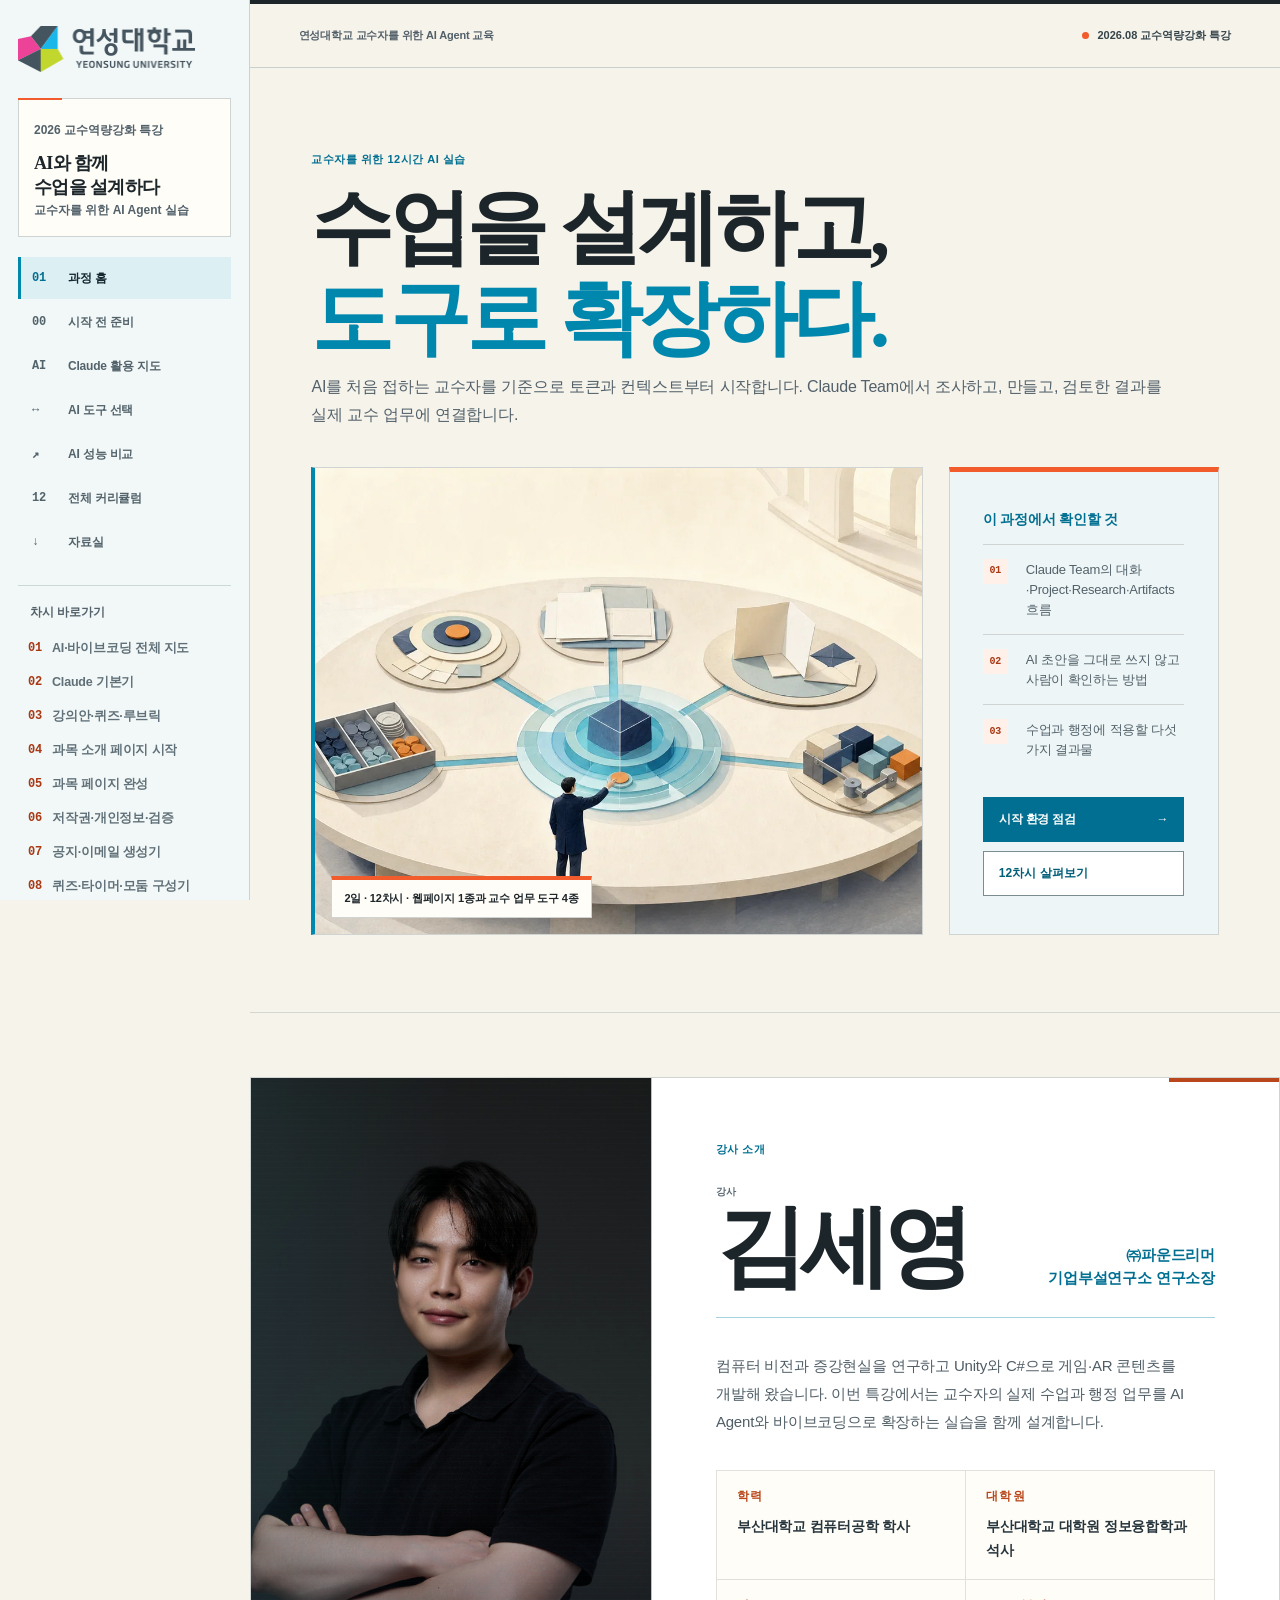
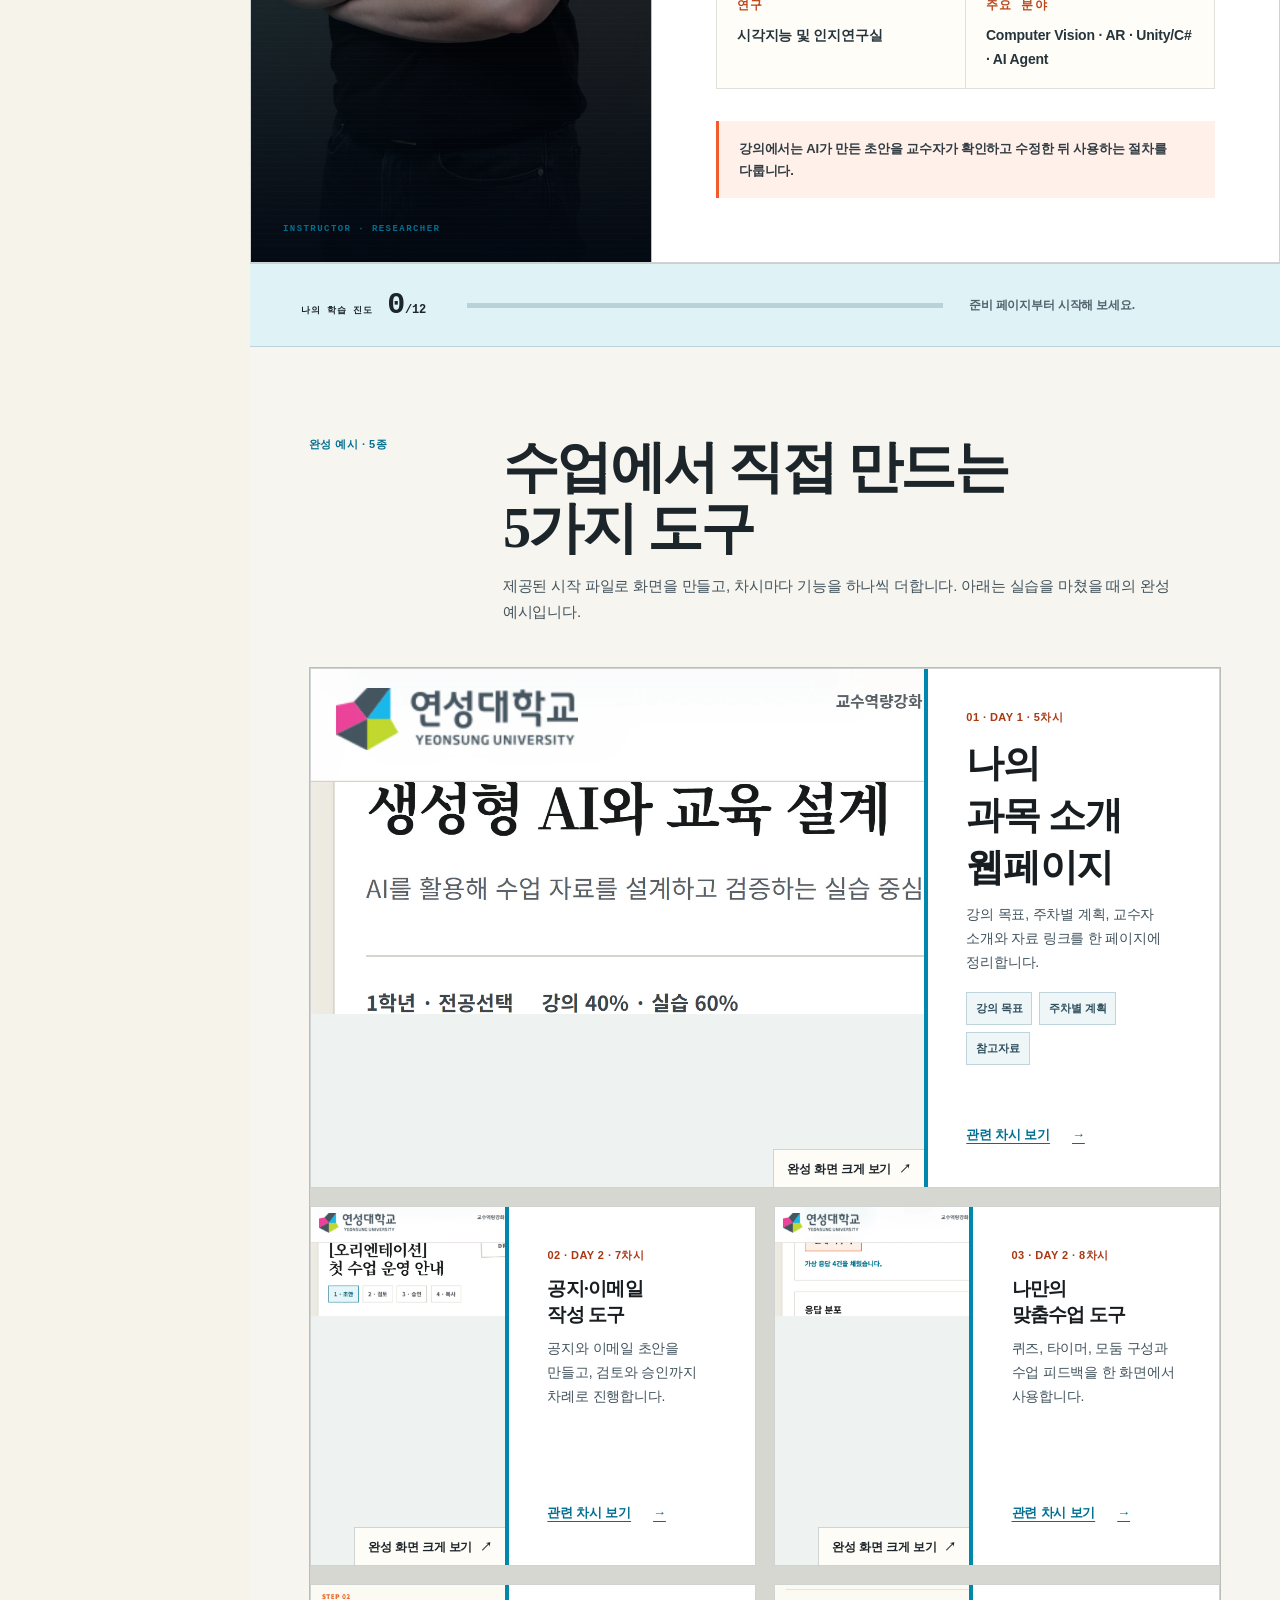
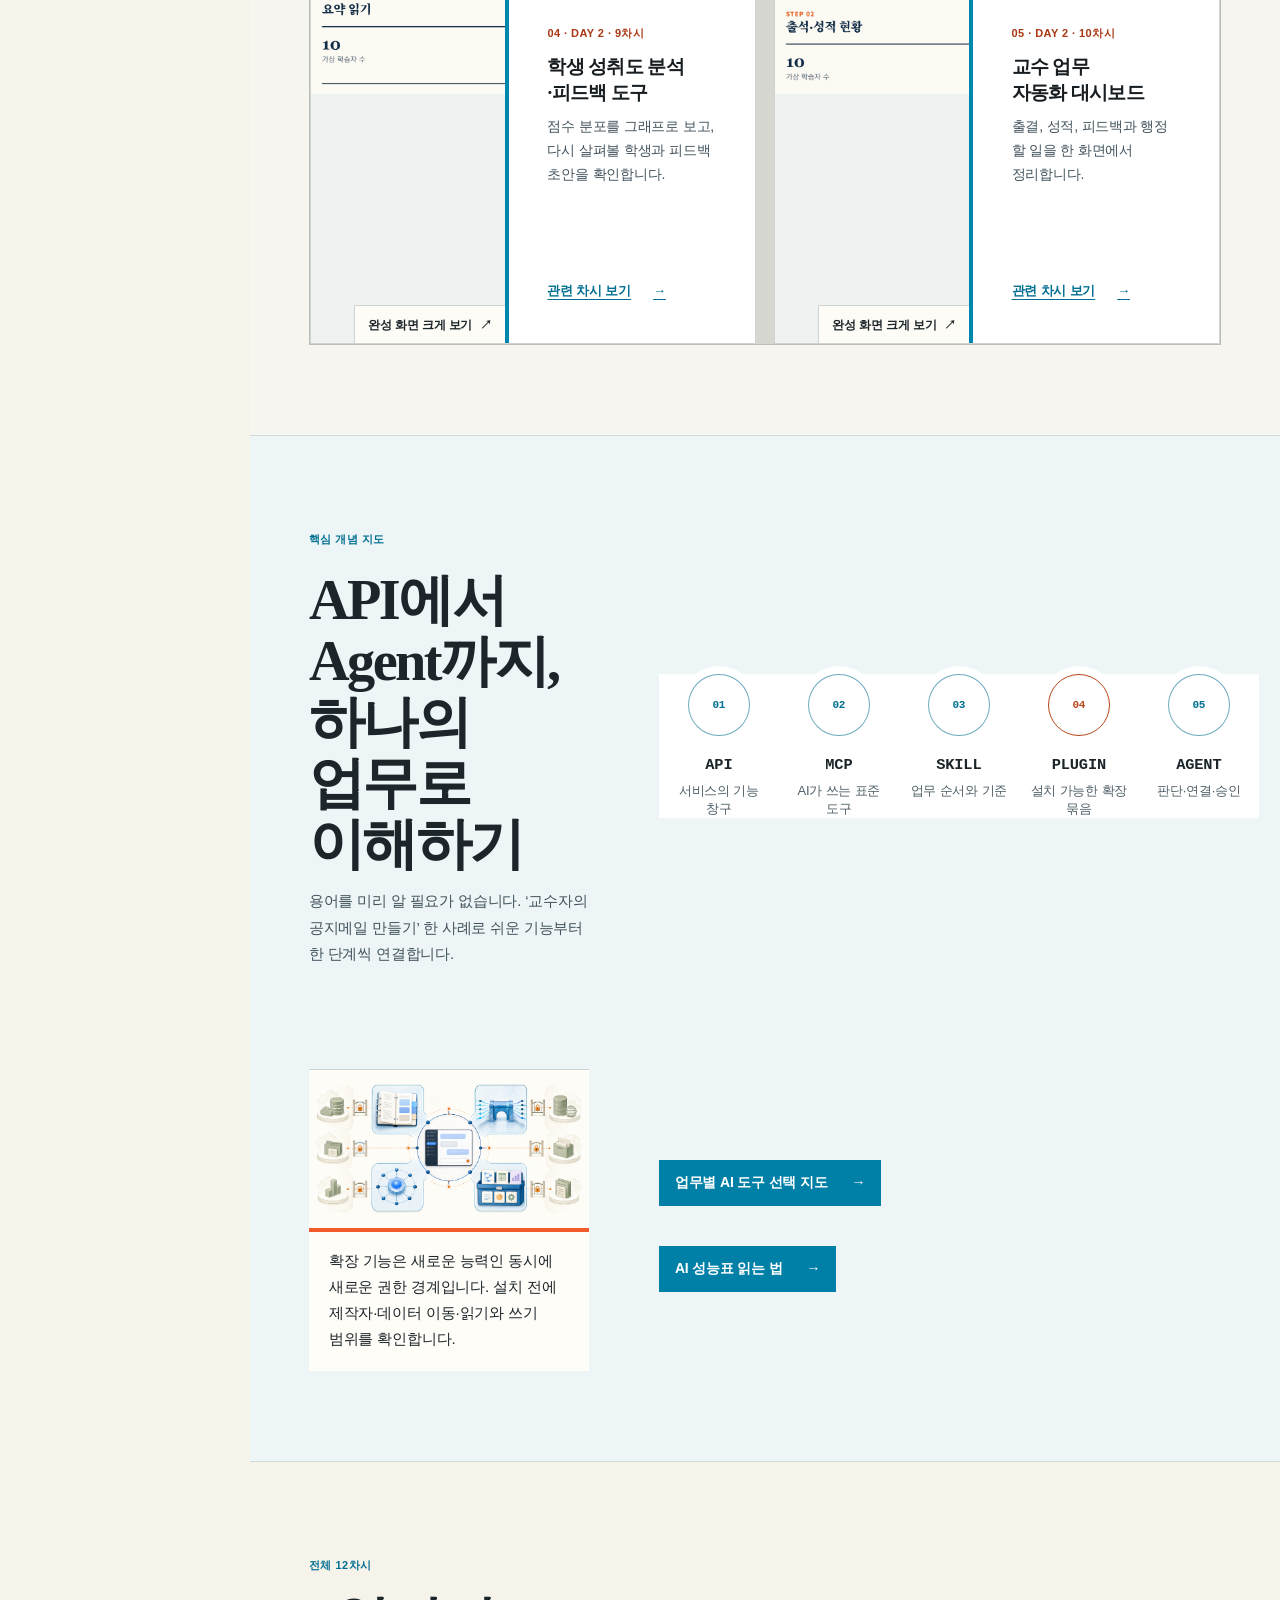
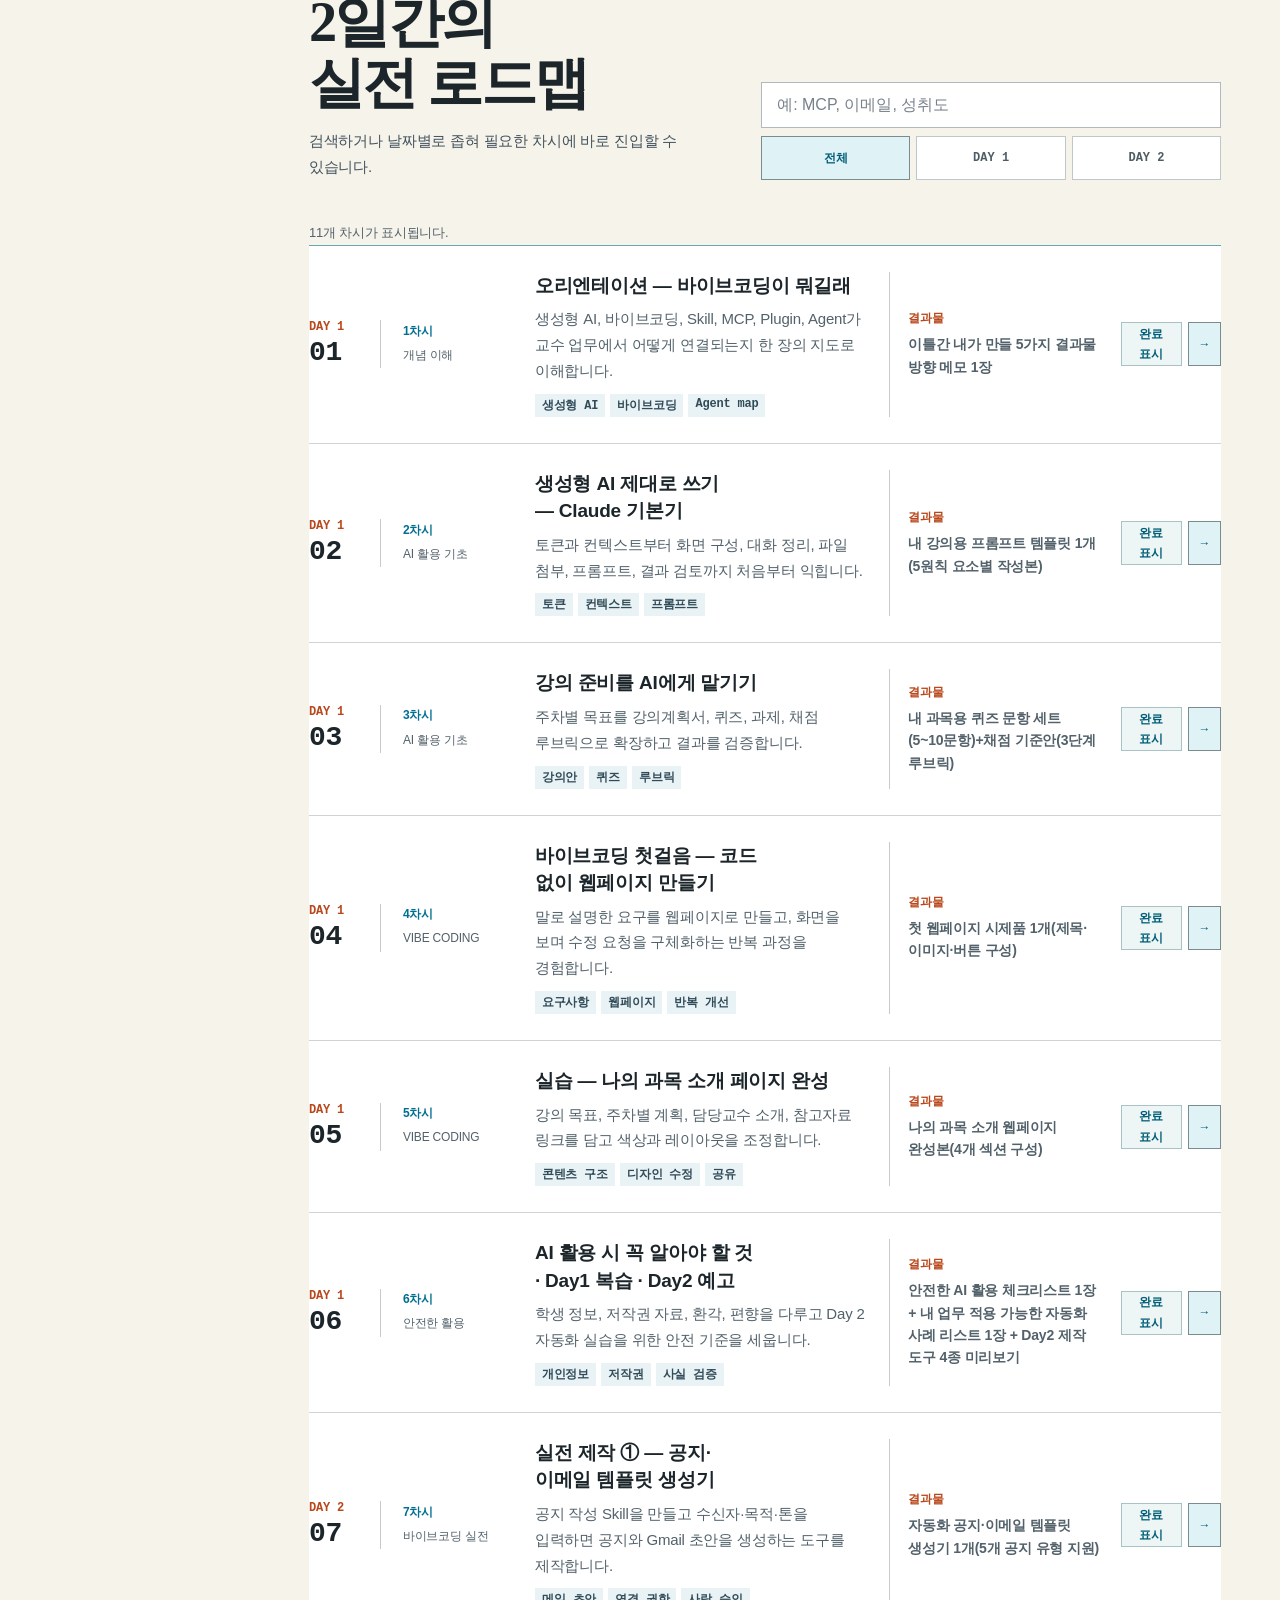
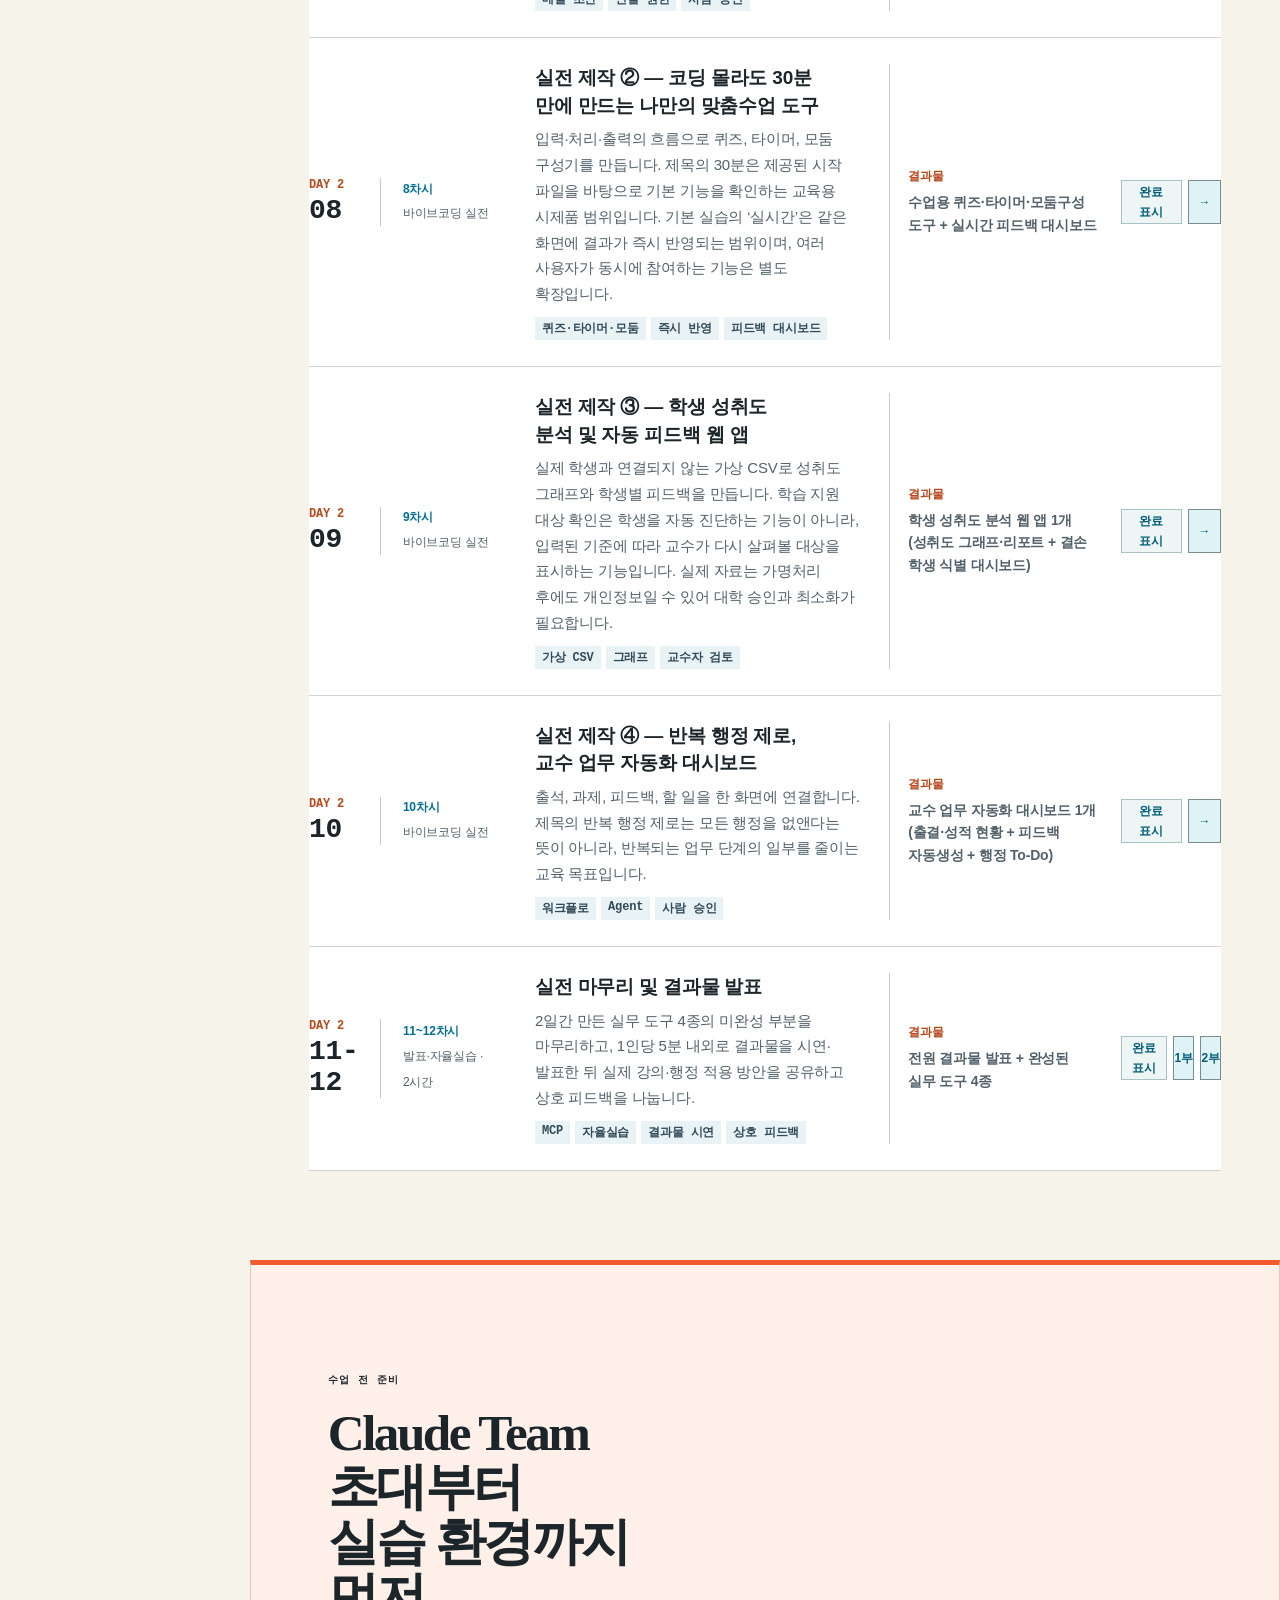
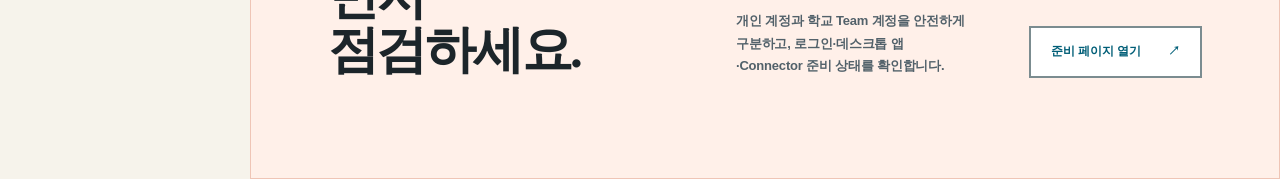
==== commit 2d66e339: "Fix session readability and unify light surfaces" ====
--- a/index.html
+++ b/index.html
@@ -22,8 +22,8 @@
         window.location.replace("./offline-help.html");
       }
     </script>
-    <script type="module" crossorigin src="./assets/index-7kC1SBQk.js"></script>
-    <link rel="stylesheet" crossorigin href="./assets/index-CV2wWvX-.css">
+    <script type="module" crossorigin src="./assets/index-CddjEF5A.js"></script>
+    <link rel="stylesheet" crossorigin href="./assets/index-BztknUnN.css">
   </head>
   <body>
     <div id="root"></div>
--- a/assets/index-BztknUnN.css
+++ b/assets/index-BztknUnN.css
@@ -0,0 +1 @@
+*{box-sizing:border-box}html{scroll-behavior:smooth}body{background:var(--ink);color:var(--cream);word-break:keep-all;margin:0;font-family:Pretendard Variable,Pretendard,Noto Sans KR,Apple SD Gothic Neo,Arial,sans-serif;line-height:1.55}a{color:inherit;text-decoration:none}button,input{font:inherit}button,a{-webkit-tap-highlight-color:transparent}::selection{background:var(--cyan);color:var(--ink)}.skip-link{z-index:999;background:var(--cyan);color:var(--ink);padding:12px 18px;font-weight:800;position:fixed;top:-80px;left:16px}.skip-link:focus{top:16px}.sr-only,.sr-only:not(:focus):not(:active){clip:rect(0, 0, 0, 0);white-space:nowrap;border:0;width:1px;height:1px;margin:-1px;padding:0;position:absolute;overflow:hidden}.site-shell{min-height:100vh}.sidebar{z-index:20;width:var(--sidebar);background:linear-gradient(180deg, #3fd7ff0b, transparent 28%), var(--navy);border-right:1px solid var(--line);flex-direction:column;padding:26px 20px;display:flex;position:fixed;inset:0 auto 0 0;overflow-y:auto}.sidebar:after{content:"";left:calc(var(--sidebar) - 1px);background:linear-gradient(var(--cyan), transparent);width:1px;height:150px;position:fixed;top:0}.wordmark{width:218px;min-width:0;display:block}.course-stamp{border:1px solid var(--line);background:#01081185;margin:36px 0 26px;padding:20px 18px;position:relative}.course-stamp:before{content:"";background:var(--orange);width:56px;height:2px;position:absolute;top:-1px;left:-1px}.course-stamp span,.course-stamp p{color:var(--muted-2);letter-spacing:.12em;font:700 9px/1.5 monospace}.course-stamp strong{color:var(--cyan);letter-spacing:.08em;margin:8px 0 2px;font:800 25px/1 monospace;display:block}.course-stamp p{color:var(--muted);margin:0}.sidebar>nav{gap:4px;display:grid}.sidebar>nav a{color:var(--muted);border-left:2px solid #0000;align-items:center;gap:12px;padding:12px;font-size:13px;font-weight:700;display:flex}.sidebar>nav a span{width:24px;color:var(--muted-2);font:700 11px monospace}.sidebar>nav a.is-active span{color:var(--cyan)}.sidebar-module-list{border-top:1px solid var(--line);margin-top:28px;padding-top:22px;display:grid}.sidebar-module-list>p{color:var(--muted-2);letter-spacing:.15em;margin:0 0 10px 12px;font:700 9px monospace}.sidebar-module-list a{min-width:0;color:var(--muted-2);align-items:center;gap:10px;padding:7px 12px;display:flex}.sidebar-module-list a span{color:var(--orange);font:700 9px monospace}.sidebar-module-list a b{text-overflow:ellipsis;white-space:nowrap;min-width:0;font-size:11px;font-weight:600;overflow:hidden}.sidebar-foot{color:var(--muted-2);letter-spacing:.08em;margin-top:auto;padding:22px 12px 4px;font:700 9px/1.7 monospace}.sidebar-foot strong{color:var(--muted);margin-left:13px;display:block}.live-dot{background:var(--orange);width:6px;height:6px;box-shadow:0 0 10px var(--orange);border-radius:50%;margin-right:7px;display:inline-block}.content-shell{margin-left:var(--sidebar);min-height:100vh}.topbar{z-index:15;height:var(--topbar);border-bottom:1px solid var(--line);-webkit-backdrop-filter:blur(18px);backdrop-filter:blur(18px);background:#030912e0;justify-content:flex-end;align-items:center;padding:0 clamp(24px,4vw,64px);display:flex;position:sticky;top:0}.topbar-status{color:var(--muted);letter-spacing:.08em;font:700 11px monospace}.status-pulse{background:var(--cyan);width:7px;height:7px;box-shadow:0 0 12px var(--cyan);border-radius:50%;margin-right:9px;display:inline-block}.mobile-brand,.mobile-menu{display:none}.hero-section{min-height:calc(100vh - var(--topbar));background:linear-gradient(90deg, transparent 49.8%, #3fd7ff0b 50%, transparent 50.2%), linear-gradient(#3fd7ff09 1px, transparent 1px), linear-gradient(90deg, #3fd7ff09 1px, transparent 1px), radial-gradient(circle at 76% 42%, #0d83ba24, transparent 34%), var(--ink);background-size:auto,62px 62px,62px 62px,auto;grid-template-columns:minmax(0,1.15fr) minmax(380px,.85fr);align-items:center;gap:clamp(38px,6vw,96px);padding:clamp(64px,8vw,120px) clamp(30px,6vw,90px);display:grid;position:relative}.hero-section:after{content:"";background:linear-gradient(90deg, var(--orange), transparent);width:45%;height:1px;position:absolute;bottom:0;left:0}.eyebrow,.section-index{color:var(--cyan);letter-spacing:.16em;font:800 10px/1.2 monospace}.eyebrow{align-items:center;gap:10px;display:flex}.eyebrow span{background:var(--orange);width:24px;height:2px}.hero-copy h1{letter-spacing:-.065em;max-width:800px;margin:24px 0;font-size:clamp(48px,6vw,88px);line-height:1.02}.hero-copy h1 em,.subpage-hero h1 em{color:var(--cyan);text-shadow:0 0 34px #3fd7ff33;font-style:normal}.hero-copy>p{max-width:640px;color:var(--muted);margin:0;font-size:clamp(15px,1.3vw,19px);line-height:1.8}.hero-actions{gap:12px;margin-top:38px;display:flex}.action-primary,.action-ghost{justify-content:center;align-items:center;min-height:52px;padding:0 21px;font-size:13px;font-weight:800;transition:all .2s;display:inline-flex}.action-primary span{margin-left:30px}.action-primary:hover{transform:translate(-2px,-2px);box-shadow:12px 12px #ff6b35e0}.action-ghost{color:var(--muted);border:1px solid var(--line-strong);cursor:pointer;background:0 0}.hero-console{border:1px solid var(--line-strong);background:#05111ddb;position:relative;box-shadow:0 28px 100px #00000061,inset 0 0 60px #3fd7ff08}.hero-console:before,.hero-console:after{content:"";border-color:var(--orange);width:24px;height:24px;position:absolute}.hero-console:before{border-left:2px solid var(--orange);border-top:2px solid var(--orange);top:-4px;left:-4px}.hero-console:after{border-right:2px solid var(--orange);border-bottom:2px solid var(--orange);bottom:-4px;right:-4px}.console-top{border-bottom:1px solid var(--line);color:var(--muted-2);letter-spacing:.1em;justify-content:space-between;padding:14px 17px;font:700 9px monospace;display:flex}.console-top i{color:var(--cyan);font-style:normal}.console-radar{aspect-ratio:1;background:radial-gradient(circle,#3fd7ff26 0 2px,#0000 3px),conic-gradient(from 12deg,#0000,#3fd7ff1f,#0000 22%);border:1px solid #3fd7ff38;border-radius:50%;width:min(270px,70%);margin:30px auto;position:relative}.radar-ring,.radar-cross{display:block;position:absolute}.radar-ring{border:1px solid #3fd7ff2e;border-radius:50%;inset:18%}.radar-ring.ring-2{inset:36%}.radar-cross.cross-x{background:#3fd7ff24;height:1px;top:50%;left:4%;right:4%}.radar-cross.cross-y{background:#3fd7ff24;width:1px;top:4%;bottom:4%;left:50%}.console-radar b{color:var(--cyan);text-shadow:0 0 18px var(--cyan);place-items:center;font:800 30px monospace;display:grid;position:absolute;inset:0}.console-flow{color:var(--muted-2);letter-spacing:.08em;flex-wrap:wrap;justify-content:center;gap:8px;font:700 9px monospace;display:flex}.console-flow span{border:1px solid var(--line);padding:6px 8px}.console-flow b{color:var(--orange);align-self:center}.hero-console dl{border-top:1px solid var(--line);margin:26px 0 0}.hero-console dl div{border-bottom:1px solid var(--line);justify-content:space-between;padding:12px 17px;font:700 9px monospace;display:flex}.hero-console dt{color:var(--muted-2)}.hero-console dd{color:var(--muted);margin:0}.progress-strip{background:var(--cyan);color:var(--ink);grid-template-columns:140px minmax(180px,1fr) minmax(260px,auto);align-items:center;gap:26px;padding:24px clamp(30px,6vw,90px);display:grid}.progress-strip>div:first-child{align-items:baseline;gap:14px;display:flex}.progress-strip>div:first-child span{letter-spacing:.1em;font:900 9px monospace}.progress-strip strong{font:900 30px monospace}.progress-strip strong small{font-size:12px}.progress-track{background:#03091233;height:5px;overflow:hidden}.progress-track span{background:var(--ink);height:100%;transition:width .3s;display:block}.progress-strip p{margin:0;font-size:12px;font-weight:800}.outcome-section,.curriculum-section,.role-lanes,.official-screen-section,.step-section,.troubleshooting-section,.official-sources,.resource-list{padding:clamp(72px,9vw,136px) clamp(30px,6vw,90px)}.section-intro{grid-template-columns:160px 1fr;align-items:start;gap:34px;margin-bottom:42px;display:grid}.section-intro h2,.architecture-copy h2,.curriculum-heading h2,.section-heading-row h2,.prep-checklist h2,.official-sources h2{letter-spacing:-.045em;margin:0;font-size:clamp(30px,4vw,54px);line-height:1.08}.section-intro p,.architecture-copy p,.curriculum-heading p,.section-heading-row>p{max-width:680px;color:var(--muted);margin:14px 0 0}.outcome-grid{border:1px solid var(--line);background:var(--line);grid-template-columns:1.45fr 1fr;gap:1px;display:grid}.outcome-grid article{background:var(--navy);min-height:180px;padding:30px;position:relative}.outcome-grid article:after{content:"";background:var(--cyan);width:5px;height:5px;box-shadow:0 0 10px var(--cyan);position:absolute;top:18px;right:18px}.outcome-grid article>span{color:var(--orange);letter-spacing:.1em;font:800 9px monospace}.outcome-grid h3{margin:22px 0 8px;font-size:22px}.outcome-grid p{max-width:500px;color:var(--muted);margin:0;font-size:13px}.outcome-grid .outcome-main{background:radial-gradient(circle at 20% 20%, #3fd7ff1f, transparent 38%), var(--panel);flex-direction:column;grid-row:span 4;justify-content:flex-end;min-height:100%;padding:clamp(32px,5vw,64px);display:flex}.outcome-main h3{letter-spacing:-.04em;font-size:clamp(34px,4vw,58px)}.code-line{border-top:1px solid var(--line);color:var(--cyan);margin-top:50px;padding-top:18px;font:700 10px monospace}.code-line i{background:var(--orange);border-radius:50%;width:6px;height:6px;margin-right:8px;display:inline-block}.instructor-section{border-block:1px solid var(--line);background:var(--navy);grid-template-columns:minmax(330px,.72fr) minmax(520px,1.28fr);min-height:720px;display:grid}.instructor-portrait{border-right:1px solid var(--line);background:#030910;min-height:720px;position:relative;overflow:hidden}.instructor-portrait:after{content:"";pointer-events:none;background:linear-gradient(#0000 52%,#030912f5 100%),linear-gradient(90deg,#3fd7ff12,#0000 50%);position:absolute;inset:0}.instructor-portrait img{object-fit:cover;object-position:50% 20%;filter:saturate(.78)contrast(1.08);width:100%;height:100%;display:block}.portrait-scan{z-index:2;opacity:.18;pointer-events:none;background:repeating-linear-gradient(#0000 0 5px,#3fd7ff26 6px);position:absolute;inset:0}.instructor-portrait>span{z-index:3;color:var(--cyan);letter-spacing:.16em;font:800 9px monospace;position:absolute;bottom:28px;left:32px}.instructor-profile{background:radial-gradient(circle at 100% 0,#3fd7ff17,#0000 32%);flex-direction:column;justify-content:center;padding:clamp(54px,7vw,104px);display:flex;position:relative}.instructor-profile:before{content:"";background:var(--orange);width:110px;height:4px;position:absolute;top:0;right:0}.instructor-title-row{border-bottom:1px solid var(--line-strong);grid-template-columns:1fr auto;align-items:end;gap:36px;margin:28px 0 34px;padding-bottom:28px;display:grid}.instructor-title-row p{color:var(--muted-2);margin:0 0 5px;font:800 10px monospace}.instructor-title-row h2{letter-spacing:-.07em;margin:0;font-size:clamp(52px,7vw,92px);line-height:.95}.instructor-title-row strong{color:var(--cyan);text-align:right;font-size:15px;line-height:1.55}.instructor-summary{max-width:820px;color:var(--muted);margin:0;font-size:15px;line-height:1.85}.credential-rail{border-top:1px solid var(--line);border-left:1px solid var(--line);margin-top:34px}.credential-rail dl{grid-template-columns:1fr 1fr;margin:0;display:grid}.credential-rail dl>div{border-right:1px solid var(--line);border-bottom:1px solid var(--line);min-height:82px;padding:17px 20px}.credential-rail dt{color:var(--orange);letter-spacing:.12em;font:800 8px monospace}.credential-rail dd{color:#dce6ed;margin:9px 0 0;font-size:12px;font-weight:700}.instructor-profile blockquote{color:var(--cream);background:var(--orange-soft);border-left:3px solid var(--orange);margin:32px 0 0;padding:17px 20px;font-size:13px;font-weight:750}.architecture-section{background:var(--navy);border-block:1px solid var(--line);grid-template-columns:minmax(280px,.75fr) minmax(600px,1.25fr);align-items:center;gap:70px;padding:clamp(72px,9vw,130px) clamp(30px,6vw,90px);display:grid}.architecture-copy h2{margin-top:18px}.architecture-flow{grid-template-columns:repeat(5,1fr);display:grid;position:relative}.architecture-flow:before{content:"";background:linear-gradient(90deg,var(--orange),var(--cyan));height:1px;position:absolute;top:31px;left:7%;right:7%}.architecture-node{z-index:1;text-align:center;padding:0 8px;position:relative}.architecture-node>span{border:1px solid var(--line-strong);background:var(--navy);width:62px;height:62px;color:var(--cyan);box-shadow:0 0 0 8px var(--navy);border-radius:50%;place-items:center;margin:0 auto 20px;font:800 11px monospace;display:grid}.architecture-node strong{font:900 clamp(12px,1.2vw,17px) monospace;display:block}.architecture-node small{color:var(--muted-2);margin-top:8px;font-size:10px;line-height:1.4;display:block}.architecture-node:nth-child(4)>span{border-color:var(--orange);color:var(--orange)}.curriculum-heading{justify-content:space-between;align-items:flex-end;gap:30px;margin-bottom:42px;display:flex}.curriculum-heading h2{margin-top:14px}.course-search{min-width:min(100%,460px)}.course-search input{width:100%;height:46px;color:var(--cream);background:var(--panel);border:1px solid var(--line);outline:none;padding:0 15px}.course-search input:focus{border-color:var(--cyan);box-shadow:0 0 0 3px var(--cyan-soft)}.day-filter{gap:6px;margin-top:8px;display:flex}.day-filter button{border:1px solid var(--line);height:34px;color:var(--muted-2);cursor:pointer;background:0 0;flex:1;font:800 9px monospace}.day-filter button.is-active{background:var(--cyan);border-color:var(--cyan);color:var(--ink)}.session-list{border-top:1px solid var(--line-strong)}.session-row{border-bottom:1px solid var(--line);grid-template-columns:72px 110px minmax(250px,1fr) minmax(150px,210px) 100px;align-items:center;gap:22px;padding:26px 0;transition:background .2s;display:grid}.session-number{border-right:1px solid var(--line)}.session-number small{color:var(--orange);font:800 8px monospace;display:block}.session-number strong{color:var(--cream);margin-top:3px;font:800 28px monospace;display:block}.session-time span{color:var(--cyan);font-size:12px;font-weight:800;display:block}.session-copy h3{margin:0 0 7px;font-size:17px}.session-copy p{max-width:760px;color:var(--muted);margin:0;font-size:12px}.session-copy>div{flex-wrap:wrap;gap:5px;margin-top:10px;display:flex}.session-copy>div span,.concept-chips span{color:var(--muted-2);background:#ffffff09;padding:3px 7px;font:700 8px monospace}.session-result{border-left:1px solid var(--line);flex-direction:column;justify-content:center;align-self:stretch;padding-left:18px;display:flex}.session-result small{color:var(--orange);font:800 8px monospace}.session-result strong{color:var(--muted);margin-top:6px;font-size:11px}.session-actions{justify-content:flex-end;gap:6px;display:flex}.session-actions button,.session-actions a{border:1px solid var(--line);min-height:35px;color:var(--muted-2);cursor:pointer;background:0 0;font-size:9px;font-weight:800}.session-actions button{padding:0 10px}.session-actions a{width:35px;color:var(--cyan);place-items:center;display:grid}.session-actions button:hover,.session-actions a:hover{border-color:var(--cyan);color:var(--cream)}.session-row.is-complete{opacity:.58}.session-row.is-complete .session-actions button{color:var(--ink);background:var(--cyan);border-color:var(--cyan)}.empty-state{color:var(--muted);text-align:center;border-bottom:1px solid var(--line);padding:80px 20px}.start-banner{background:var(--orange);color:var(--ink);grid-template-columns:1.2fr .8fr auto;align-items:end;gap:clamp(24px,5vw,70px);padding:clamp(60px,8vw,100px) clamp(30px,6vw,90px);display:grid}.start-banner>div>span{letter-spacing:.14em;font:900 10px monospace}.start-banner h2{letter-spacing:-.05em;margin:14px 0 0;font-size:clamp(30px,4vw,56px);line-height:1.06}.start-banner p{margin:0;font-size:13px;font-weight:700}.start-banner>a{border:2px solid var(--ink);align-items:center;gap:28px;min-height:52px;padding:0 20px;font-size:12px;font-weight:900;display:flex}.start-banner>a:hover{background:var(--ink);color:var(--orange)}.subpage-hero{background:radial-gradient(circle at 76% 50%, #3fd7ff21, transparent 32%), linear-gradient(120deg,var(--ink),var(--navy));border-bottom:1px solid var(--line);grid-template-columns:1.1fr .9fr;align-items:center;gap:70px;min-height:520px;padding:90px clamp(30px,6vw,90px);display:grid}.subpage-hero h1{letter-spacing:-.065em;margin:20px 0;font-size:clamp(48px,6vw,84px);line-height:1.01}.subpage-hero>div>p{max-width:640px;color:var(--muted);font-size:17px}.preflight-panel,.resource-version{border:1px solid var(--line-strong);background:#05111db8;padding:32px;position:relative}.preflight-panel:before,.resource-version:before{content:"";background:var(--orange);width:72px;height:3px;position:absolute;top:-1px;left:-1px}.preflight-panel>span,.resource-version>span{color:var(--cyan);letter-spacing:.13em;margin-bottom:24px;font:800 9px monospace;display:block}.preflight-panel strong{font-size:13px;display:inline-block}.preflight-panel i{color:var(--orange);margin:0 10px;font-style:normal}.preflight-panel p,.resource-version p{border-top:1px solid var(--line);color:var(--muted);margin:24px 0 0;padding-top:20px;font-size:11px}.section-heading-row{justify-content:space-between;align-items:end;gap:50px;margin-bottom:42px;display:flex}.section-heading-row h2{margin-top:14px}.section-heading-row>p{text-align:right;max-width:450px}.lane-grid{border:1px solid var(--line);background:var(--line);grid-template-columns:1fr 1fr;gap:1px;display:grid}.lane-card{background:var(--navy);min-height:390px;padding:clamp(30px,4vw,54px)}.lane-card>span{color:var(--muted-2);letter-spacing:.12em;font:800 9px monospace}.lane-card h3{margin:24px 0 28px;font-size:34px}.lane-card ol{counter-reset:lane;margin:0;padding:0;list-style:none}.lane-card li{counter-increment:lane;border-top:1px solid var(--line);color:var(--muted);grid-template-columns:28px 1fr;gap:10px;padding:12px 0;font-size:13px;display:grid}.lane-card li:before{content:"0" counter(lane);color:var(--cyan);font:800 9px monospace}.faculty-lane h3,.faculty-lane li:before{color:var(--orange)}.official-screen-section{background:var(--navy);border-block:1px solid var(--line)}.screen-grid{grid-template-columns:1fr 1fr;gap:24px;display:grid}.screen-card{background:var(--ink);border:1px solid var(--line);margin:0}.screen-frame{aspect-ratio:16/10;background:#101010;place-items:start center;display:grid;overflow:hidden}.screen-frame img{width:100%;height:auto;display:block}.screen-card figcaption{padding:24px}.screen-card figcaption>span{color:var(--orange);font:800 9px monospace}.screen-card figcaption>strong{margin:12px 0 8px;font-size:20px;display:block}.screen-card figcaption p{color:var(--muted);margin:0;font-size:12px}.screen-card figcaption a{color:var(--cyan);margin-top:18px;font-size:11px;font-weight:800;display:inline-block}.source-bar{border:1px solid var(--line);color:var(--muted-2);grid-template-columns:auto auto 1fr;align-items:center;gap:20px;margin-top:20px;padding:14px 18px;font:700 9px monospace;display:grid}.source-bar span{color:var(--cyan)}.source-bar strong{color:var(--cream)}.source-bar p{text-align:right;margin:0}.step-section{background:var(--ink)}.step-timeline{max-width:980px;margin-left:auto}.step-timeline article{grid-template-columns:74px 1fr;gap:28px;display:grid;position:relative}.step-timeline article:not(:last-child):before{content:"";background:linear-gradient(var(--cyan), var(--line));width:1px;position:absolute;top:62px;bottom:0;left:36px}.step-node{z-index:1;position:relative}.step-node span{background:var(--navy);border:1px solid var(--line-strong);width:74px;height:54px;color:var(--cyan);place-items:center;font:800 12px monospace;display:grid}.step-body{padding:4px 0 54px}.step-body h3{margin:0 0 8px;font-size:21px}.step-body p{color:var(--muted);margin:0;font-size:13px}.step-body>div{border-left:2px solid var(--orange);background:var(--orange-soft);color:#d5dde3;gap:14px;margin-top:16px;padding:10px 14px;font-size:11px;display:flex}.step-body>div small{color:var(--orange);font:800 9px monospace}.critical-note{color:var(--ink);background:var(--orange);grid-template-columns:1fr 1fr;gap:60px;padding:clamp(55px,7vw,92px) clamp(30px,6vw,90px);display:grid}.critical-note span{letter-spacing:.12em;font:900 10px monospace}.critical-note h2{letter-spacing:-.045em;margin:12px 0 0;font-size:clamp(28px,4vw,50px);line-height:1.07}.critical-note p{align-self:end;max-width:620px;margin:0;font-weight:750}.prep-checklist{background:var(--navy);padding:clamp(72px,9vw,130px) clamp(30px,9vw,140px)}.checklist-heading{justify-content:space-between;align-items:end;display:flex}.checklist-heading>div>span{color:var(--cyan);letter-spacing:.13em;font:800 9px monospace}.checklist-heading h2{margin-top:13px}.checklist-heading>strong{color:var(--cyan);font:900 44px monospace}.checklist-track{background:#ffffff12;height:5px;margin:24px 0 30px}.checklist-track span{background:linear-gradient(90deg,var(--orange),var(--cyan));height:100%;transition:width .25s;display:block}.checklist-items{gap:8px;display:grid}.checklist-items label{border:1px solid var(--line);cursor:pointer;background:#0309127a;grid-template-columns:44px 1fr;align-items:center;min-height:58px;display:grid}.checklist-items label input{opacity:0;position:absolute}.checklist-items label>span{color:var(--muted-2);border-right:1px solid var(--line);align-self:stretch;place-items:center;font:800 10px monospace;display:grid}.checklist-items label b{color:var(--muted);padding:0 17px;font-size:12px}.checklist-items label.is-checked{background:var(--cyan-soft);border-color:#3fd7ff59}.checklist-items label.is-checked>span{color:var(--cyan)}.checklist-items label.is-checked b{color:var(--cream)}.prep-checklist>p{color:var(--muted-2);margin:20px 0 0;font-size:10px}.troubleshooting-section{background:var(--ink)}.trouble-grid{grid-template-columns:1fr 1fr;gap:10px;display:grid}.trouble-grid details{border:1px solid var(--line);background:var(--navy)}.trouble-grid summary{cursor:pointer;padding:20px;font-size:13px;font-weight:800;list-style:none}.trouble-grid summary:after{content:"+";float:right;color:var(--cyan);font:800 16px monospace}.trouble-grid details[open] summary:after{content:"−"}.trouble-grid details p{color:var(--muted);margin:0;padding:0 20px 20px;font-size:12px}.official-sources{background:var(--navy);border-top:1px solid var(--line);grid-template-columns:.7fr 1.3fr;gap:60px;display:grid}.official-sources>div>span{color:var(--orange);font:800 9px monospace}.official-sources h2{margin-top:14px}.official-sources ul{margin:0;padding:0;list-style:none}.official-sources li{border-top:1px solid var(--line);padding:16px 0}.official-sources li a{color:var(--cyan);font-size:13px;font-weight:800;display:block}.official-sources li small{color:var(--muted-2);margin-top:5px;display:block}.official-sources>p{color:var(--muted-2);grid-column:2;margin:-44px 0 0;font:700 9px monospace}.next-route{border-top:1px solid var(--line);background:var(--ink);justify-content:space-between;gap:20px;padding:28px clamp(30px,6vw,90px);display:flex}.next-route a{color:var(--muted);font-size:12px;font-weight:800}.next-route a:last-child{text-align:right;color:var(--cream)}.next-route a span{color:var(--orange);font:800 8px monospace;display:block}.session-hero{background:radial-gradient(circle at 85% 30%,#3fd7ff1f,transparent 33%),var(--navy);border-bottom:1px solid var(--line);grid-template-columns:170px 1fr;align-items:center;gap:56px;min-height:480px;padding:80px clamp(30px,7vw,110px);display:grid}.session-hero-number{border:1px solid var(--line-strong);flex-direction:column;justify-content:center;min-height:230px;padding:24px;display:flex;position:relative}.session-hero-number:before{content:"";background:var(--orange);width:42px;height:4px;position:absolute;top:-1px;left:-1px}.session-hero-number small{color:var(--orange);font:800 9px monospace}.session-hero-number strong{color:var(--cyan);font:900 72px/1 monospace}.session-hero-number span{color:var(--muted);font-size:12px;font-weight:800}.session-hero h1{letter-spacing:-.055em;max-width:920px;margin:18px 0;font-size:clamp(38px,5vw,70px);line-height:1.08}.session-hero p{max-width:820px;color:var(--muted);margin:0;font-size:15px}.concept-chips{gap:7px;margin-top:24px;display:flex}.concept-chips span{color:var(--cyan);border:1px solid var(--line);background:0 0}.session-blueprint{background:var(--line);grid-template-columns:repeat(2,1fr);gap:1px;padding:clamp(70px,8vw,120px) clamp(30px,6vw,90px);display:grid}.session-blueprint article{background:var(--ink);min-height:200px;padding:34px}.session-blueprint .blueprint-output{background:radial-gradient(circle at 20% 10%,#ff6b3529,transparent 38%),var(--panel);flex-direction:column;grid-row:span 2;justify-content:flex-end;min-height:401px;display:flex}.session-blueprint article>span{color:var(--cyan);font:800 9px monospace}.session-blueprint h2{margin:18px 0;font-size:clamp(32px,4vw,54px);line-height:1.08}.session-blueprint h3{margin:18px 0 8px}.session-blueprint p{color:var(--muted);margin:0;font-size:12px}.content-status{background:var(--cyan);color:var(--ink);grid-template-columns:.6fr 1.4fr;align-items:center;gap:50px;padding:46px clamp(30px,6vw,90px);display:grid}.content-status span{font:900 9px monospace;display:block}.content-status strong{font-size:25px}.content-status p{margin:0;font-size:12px;font-weight:750}.content-section{padding:clamp(70px,8vw,112px) clamp(30px,7vw,110px)}.content-kicker{color:var(--cyan);letter-spacing:.15em;font:800 9px/1.4 monospace}.content-heading{justify-content:space-between;align-items:end;gap:50px;margin-bottom:38px;display:flex}.content-heading h2{letter-spacing:-.045em;margin:12px 0 0;font-size:clamp(30px,4vw,50px);line-height:1.08}.content-heading>p{max-width:480px;color:var(--muted);text-align:right;margin:0;font-size:12px}.session-hero-detailed{min-height:540px}.session-overview{background:var(--line);grid-template-columns:1.1fr .9fr;gap:1px;display:grid}.session-overview>article{background:var(--ink);min-height:390px;padding:clamp(38px,5vw,68px)}.session-question{background:radial-gradient(circle at 0 100%,#ff6b3521,transparent 35%),var(--panel);flex-direction:column;display:flex}.session-question h2{letter-spacing:-.045em;max-width:720px;margin:24px 0 44px;font-size:clamp(32px,4vw,54px);line-height:1.16}.session-goals h2{margin:16px 0 28px;font-size:30px}.session-goals ol{counter-reset:goals;margin:0;padding:0;list-style:none}.session-goals li{counter-increment:goals;border-top:1px solid var(--line);color:var(--muted);grid-template-columns:34px 1fr;gap:14px;padding:16px 0;font-size:14px;display:grid}.session-goals li:before{content:"0" counter(goals);color:var(--orange);font:800 10px monospace}.official-curriculum{border-top:1px solid var(--line-strong);border-bottom:1px solid var(--line-strong);background:linear-gradient(145deg,#3fd7ff0e,#0000 42%),#07111b}.official-curriculum>header{grid-template-columns:1fr auto;align-items:start;gap:40px;display:grid}.official-curriculum__lock{color:var(--orange);letter-spacing:.09em;border:1px solid #ff6b358c;padding:7px 10px;font:850 9px monospace;display:inline-flex}.official-curriculum h2{letter-spacing:-.045em;max-width:900px;margin:20px 0 10px;font-size:clamp(30px,4vw,52px);line-height:1.08}.official-curriculum header p{max-width:720px;color:var(--muted);margin:0;font-size:12px;line-height:1.7}.official-curriculum__meta{border-top:2px solid var(--cyan);min-width:170px;display:grid}.official-curriculum__meta>*{border-bottom:1px solid var(--line);padding:11px 0}.official-curriculum__meta strong{color:var(--cyan);font:900 11px monospace}.official-curriculum__meta span{color:var(--muted);font-size:10px;font-weight:800}.official-curriculum>ol{counter-reset:official-points;border-top:1px solid var(--line);grid-template-columns:repeat(2,minmax(0,1fr));gap:0 42px;margin:48px 0 0;padding:0;list-style:none;display:grid}.official-curriculum>ol li{counter-increment:official-points;border-bottom:1px solid var(--line);color:#cbd6dd;grid-template-columns:36px 1fr;gap:12px;padding:18px 0;font-size:12px;line-height:1.7;display:grid}.official-curriculum>ol li:before{content:counter(official-points,decimal-leading-zero);color:var(--cyan);padding-top:3px;font:850 9px monospace}.official-curriculum__result{border-left:3px solid var(--orange);background:var(--orange-soft);grid-template-columns:130px 1fr;align-items:center;gap:22px;margin-top:34px;padding:22px 24px;display:grid}.official-curriculum__result span{color:var(--orange);font:850 9px monospace}.orientation-options{background:radial-gradient(circle at 100% 0,#3fd7ff17,transparent 32%),var(--navy)}.optional-module-selector{border:1px solid var(--line-strong);background:#02081094;padding:clamp(28px,4vw,44px)}.optional-module-selector--over-limit{border-color:#ff6b35b8}.optional-module-selector__header{justify-content:space-between;align-items:start;gap:28px;display:flex}.optional-module-selector__heading{letter-spacing:-.025em;margin:0;font-size:26px}.optional-module-selector__description{max-width:720px;color:var(--muted);margin:9px 0 0;font-size:12px;line-height:1.7}.optional-module-selector__clear{border:1px solid var(--line);min-height:38px;color:var(--cyan);cursor:pointer;background:0 0;padding:0 14px;font:800 10px monospace}.optional-module-selector__clear:disabled{cursor:default;color:var(--muted-2);opacity:.55}.optional-module-selector__clear:focus-visible{outline:2px solid var(--cyan);outline-offset:3px}.optional-module-selector__module:has(input:focus-visible){outline:2px solid var(--cyan);outline-offset:3px}.optional-module-selector__time-summary{flex-wrap:wrap;gap:8px;margin:24px 0 12px;display:flex}.optional-module-selector__time-summary>*{border:1px solid var(--line);color:var(--muted);padding:7px 10px;font:800 9px monospace}.optional-module-selector__time-summary strong{border-color:var(--line-strong);color:var(--cyan)}.optional-module-selector__warning{border-left:3px solid var(--orange);background:var(--orange-soft);color:var(--cream);margin:0 0 16px;padding:13px 15px;font-size:11px;line-height:1.65}.optional-module-selector__modules{border:0;min-width:0;margin:0;padding:0}.optional-module-selector__legend{color:var(--muted-2);margin-bottom:11px;font:800 9px monospace}.optional-module-selector__module-list{background:var(--line);border:1px solid var(--line);grid-template-columns:repeat(2,minmax(0,1fr));gap:1px;display:grid}.optional-module-selector__module{background:var(--ink);cursor:pointer;grid-template-columns:24px 1fr;gap:13px;min-height:150px;padding:22px;display:grid}.optional-module-selector__checkbox{width:17px;height:17px;accent-color:var(--cyan);margin:2px 0 0}.optional-module-selector__module-content{display:block}.optional-module-selector__module-title-row{justify-content:space-between;align-items:start;gap:15px;display:flex}.optional-module-selector__module-minutes{color:var(--orange);flex:none;font:800 9px monospace}.optional-module-selector__module-summary{color:var(--muted);margin-top:12px;font-size:11px;line-height:1.7;display:block}.orientation-options__empty{border-left:2px solid var(--cyan);background:var(--cyan-soft);margin-top:24px;padding:22px 24px}.orientation-options__empty strong{color:var(--cyan);font-size:12px}.orientation-options__empty p{color:var(--muted);margin:7px 0 0;font-size:11px}.orientation-module-stack{gap:34px;margin-top:42px;display:grid}.orientation-module{border-top:3px solid var(--cyan);background:#050e17}.orientation-module__header{background:var(--line);grid-template-columns:1.15fr .85fr;gap:1px;display:grid}.orientation-module__header>*{background:var(--ink);padding:clamp(28px,4vw,48px)}.orientation-module__header>div>span{color:var(--orange);font:850 9px monospace}.orientation-module__header h3{letter-spacing:-.04em;margin:14px 0 12px;font-size:clamp(30px,4vw,50px)}.orientation-module__header p{color:var(--muted);margin:0;font-size:13px;line-height:1.8}.orientation-module__header dl{margin:0}.orientation-module__header dt{color:var(--cyan);margin-bottom:10px;font:850 9px monospace}.orientation-module__header dd{border-top:1px solid var(--line);color:#cbd6dd;margin:0;padding:12px 0 12px 18px;font-size:11px;line-height:1.65;position:relative}.orientation-module__header dd:before{content:"";background:var(--orange);width:6px;height:2px;position:absolute;top:19px;left:0}.orientation-module__sections{padding:0 clamp(28px,4vw,48px)}.orientation-module__sections>section{border-bottom:1px solid var(--line);grid-template-columns:54px 1fr;gap:24px;padding:38px 0;display:grid}.orientation-module__sections>section>span{color:var(--cyan);opacity:.72;font:900 18px monospace}.orientation-module__sections h4{margin:0 0 18px;font-size:23px}.orientation-module__sections ul{grid-template-columns:repeat(2,minmax(0,1fr));gap:9px 28px;margin:0;padding:0;list-style:none;display:grid}.orientation-module__sections li{color:#cbd6dd;padding:9px 0 9px 16px;font-size:11px;line-height:1.7;position:relative}.orientation-module__sections li:before{content:"";background:var(--cyan);width:6px;height:2px;position:absolute;top:17px;left:0}.orientation-module__example,.orientation-module__caution{border-left:2px solid var(--cyan);background:var(--cyan-soft);color:var(--muted);margin:18px 0 0;padding:16px 18px;font-size:11px;line-height:1.75}.orientation-module__caution{border-left-color:var(--orange);background:var(--orange-soft)}.orientation-module__example strong,.orientation-module__caution strong{color:var(--cyan);margin-bottom:5px;font:850 9px monospace;display:block}.orientation-module__caution strong{color:var(--orange)}.orientation-module__footer{background:var(--line);grid-template-columns:1fr 1fr;gap:1px;display:grid}.orientation-module__footer>div{background:var(--panel);padding:clamp(28px,4vw,44px)}.orientation-module__footer>div:last-child{background:var(--navy)}.orientation-module__footer h4{color:var(--orange);margin:0 0 16px;font-size:15px}.orientation-module__footer ul{color:var(--muted);margin:0;padding-left:18px;font-size:11px;line-height:1.75}.orientation-module__footer a{border-top:1px solid var(--line);color:var(--cyan);justify-content:space-between;gap:15px;padding:11px 0;font-size:10px;line-height:1.5;display:flex}.orientation-module__footer a small{color:var(--muted-2);flex:none;font:750 8px monospace}.session-agenda{background:var(--navy)}.agenda-list{border-top:1px solid var(--line)}.agenda-list article{border-bottom:1px solid var(--line);grid-template-columns:44px 100px 1fr 64px;align-items:center;gap:20px;min-height:96px;display:grid}.agenda-index{color:var(--muted-2);font:800 9px monospace}.agenda-list time{color:var(--cyan);font:800 11px monospace}.agenda-list h3{margin:0;font-size:17px}.agenda-list p{color:var(--muted);margin:5px 0 0;font-size:12px}.agenda-list article>strong{text-align:center;border:1px solid var(--line);min-width:52px;color:var(--muted);justify-self:end;padding:5px 8px;font:800 9px monospace}.agenda-list article>strong.is-demo{color:var(--cyan);border-color:var(--line-strong)}.agenda-list article>strong.is-lab{color:var(--orange);border-color:#ff6b3573}.agenda-list article>strong.is-review{color:var(--cream)}.session-lessons{background:var(--ink)}.lesson-stack{border-top:1px solid var(--line)}.lesson-block{border-bottom:1px solid var(--line);grid-template-columns:88px minmax(0,1fr);gap:clamp(26px,5vw,72px);padding:46px 0;display:grid}.lesson-number{color:var(--cyan);opacity:.65;font:900 34px/1 monospace}.lesson-copy h3{letter-spacing:-.035em;margin:0;font-size:clamp(24px,3vw,38px)}.lesson-summary{max-width:850px;color:var(--muted);margin:10px 0 25px;font-size:14px}.lesson-copy>ul{grid-template-columns:repeat(2,minmax(0,1fr));gap:8px 28px;margin:0;padding:0;list-style:none;display:grid}.lesson-copy>ul li{color:#c7d2da;border-bottom:1px solid #75aed317;padding:10px 0 10px 17px;font-size:12px;position:relative}.lesson-copy>ul li:before{content:"";background:var(--orange);width:6px;height:2px;position:absolute;top:17px;left:0}.lesson-example,.lesson-caution{background:var(--cyan-soft);border-left:2px solid var(--cyan);grid-template-columns:84px 1fr;gap:18px;margin-top:22px;padding:16px 18px;display:grid}.lesson-caution{background:var(--orange-soft);border-left-color:var(--orange)}.lesson-example span,.lesson-caution span{color:var(--cyan);font:800 9px monospace}.lesson-caution span{color:var(--orange)}.lesson-example p,.lesson-caution p{color:#d3dde4;margin:0;font-size:12px}.demo-lab-grid{background:var(--line);grid-template-columns:1fr 1fr;gap:1px;padding-top:1px;padding-bottom:1px;display:grid}.demo-lab-grid>article{background:var(--navy);padding:clamp(38px,5vw,64px)}.demo-panel{background:radial-gradient(circle at 100% 0,#3fd7ff1c,transparent 35%),var(--navy)!important}.lab-panel{background:radial-gradient(circle at 100% 100%,#ff6b351f,transparent 38%),var(--panel)!important}.demo-lab-grid h2{letter-spacing:-.04em;margin:16px 0 12px;font-size:clamp(28px,3.5vw,44px);line-height:1.12}.panel-lead{min-height:48px;color:var(--muted);margin:0 0 28px;font-size:13px}.demo-lab-grid ol{counter-reset:steps;margin:0;padding:0;list-style:none}.demo-lab-grid ol>li{counter-increment:steps;border-top:1px solid var(--line);color:#c8d3db;grid-template-columns:30px 1fr;gap:11px;padding:13px 0;font-size:12px;display:grid}.demo-lab-grid ol>li:before{content:counter(steps,decimal-leading-zero);color:var(--cyan);font:800 9px monospace}.lab-panel ol>li:before{color:var(--orange)}.checkpoint{border:1px solid var(--line-strong);margin-top:26px;padding:18px}.checkpoint span{color:var(--cyan);font:800 9px monospace}.checkpoint p{margin:8px 0 0;font-size:12px}.lab-inputs{background:#0000002e;margin-bottom:18px;padding:16px 18px}.lab-inputs>span{color:var(--orange);font:800 9px monospace}.lab-inputs ul{flex-wrap:wrap;gap:6px;margin:10px 0 0;padding:0;list-style:none;display:flex}.lab-inputs li{color:var(--muted);border:1px solid var(--line);padding:5px 8px;font-size:10px}.lab-panel details{border:1px solid #ff6b3561;margin-top:22px}.lab-panel summary{color:var(--orange);cursor:pointer;padding:14px 16px;font-size:11px;font-weight:800}.lab-panel details ul{color:var(--muted);margin:0;padding:0 18px 16px 34px;font-size:11px}.completion-section{background:var(--line);grid-template-columns:1fr 1fr;gap:1px;display:grid}.completion-section>article{background:var(--ink);padding:clamp(36px,5vw,62px)}.completion-section>article:last-child{background:var(--cyan);color:var(--ink)}.completion-section h2{margin:14px 0 24px;font-size:30px}.check-list,.output-list{margin:0;padding:0;list-style:none}.check-list li,.output-list li{border-top:1px solid var(--line);color:var(--muted);padding:12px 0 12px 28px;font-size:12px;position:relative}.check-list li:before{content:"✓";color:var(--cyan);font-weight:900;position:absolute;left:2px}.output-list li{color:#082233;border-top-color:#0309122e;font-weight:750}.output-list li:before{content:"→";font-weight:900;position:absolute;left:2px}.prompt-section{background:var(--navy)}.prompt-section pre{border:1px solid var(--line-strong);color:#d6e4eb;white-space:pre-wrap;word-break:keep-all;background:#020810;margin:0;padding:clamp(24px,4vw,42px);font:500 13px/1.8 D2Coding,Consolas,monospace;overflow-x:auto}.prompt-section pre:before{content:"PROMPT.txt";color:var(--orange);letter-spacing:.12em;margin-bottom:18px;font:800 9px monospace;display:block}.safety-reflection{background:var(--line);grid-template-columns:1.1fr .9fr;gap:1px;padding-top:1px;padding-bottom:1px;display:grid}.safety-reflection article{background:var(--panel);padding:clamp(38px,5vw,64px)}.safety-reflection article:first-child{border-top:3px solid var(--orange)}.safety-reflection article:last-child{background:var(--ink)}.safety-reflection h2{margin:14px 0 22px;font-size:30px}.safety-reflection ul,.safety-reflection ol{margin:0;padding-left:20px}.safety-reflection li{color:var(--muted);padding:8px 0;font-size:12px}.safety-reflection article:first-child li::marker{color:var(--orange)}.safety-reflection article:last-child li::marker{color:var(--cyan);font-weight:900}.session-sources{background:var(--navy)}.source-list{border-top:1px solid var(--line)}.source-list a{border-bottom:1px solid var(--line);grid-template-columns:46px 1fr 120px;align-items:center;gap:18px;min-height:86px;display:grid}.source-list a:hover{background:var(--cyan-soft)}.source-list a>span{color:var(--orange);font:800 9px monospace}.source-list strong{font-size:13px;display:block}.source-list p{color:var(--muted);margin:3px 0 0;font-size:11px}.source-list small{color:var(--cyan);justify-self:end;font:700 9px monospace}.beginner-section{background:radial-gradient(circle at 0 0,#ff6b351a,transparent 26%),linear-gradient(180deg,#0a1520,var(--ink))}.beginner-welcome{background:#ff6b3512;border:1px solid #ff6b3561;grid-template-columns:150px 1fr;gap:8px 28px;margin-bottom:30px;padding:28px;display:grid}.beginner-welcome>strong{color:var(--orange);grid-row:1/3;font:850 11px monospace}.beginner-welcome>p{color:var(--cream);margin:0;font-size:15px;line-height:1.7}.beginner-welcome>div{border-top:1px solid #ff6b3533;grid-template-columns:120px 1fr;gap:14px;margin-top:10px;padding-top:15px;display:grid}.beginner-welcome>div span{color:var(--cyan);font:800 9px monospace}.beginner-welcome>div p{color:var(--muted);margin:0;font-size:12px;line-height:1.65}.plain-concept-grid{grid-template-columns:repeat(2,minmax(0,1fr));gap:14px;display:grid}.plain-concept-grid>article{border:1px solid var(--line);background:#02081094;padding:28px}.plain-concept-title{align-items:center;gap:14px;display:flex}.plain-concept-title>span{color:var(--orange);font:900 10px monospace}.plain-concept-title h3{letter-spacing:-.025em;margin:0;font-size:23px}.plain-definition{color:#d8e1e7;min-height:46px;margin:15px 0 20px;font-size:13px;font-weight:700;line-height:1.7}.plain-concept-grid dl{margin:0}.plain-concept-grid dl>div{border-top:1px solid var(--line);grid-template-columns:74px 1fr;gap:12px;padding:12px 0;display:grid}.plain-concept-grid dt{color:var(--cyan);font:800 9px monospace}.plain-concept-grid dl>div:last-child dt{color:var(--orange)}.plain-concept-grid dd{color:var(--muted);margin:0;font-size:11px;line-height:1.65}.beginner-practice-grid{background:var(--line);border:1px solid var(--line);grid-template-columns:1fr 1fr;gap:1px;margin-top:30px;display:grid}.beginner-practice-grid>article{background:var(--navy);padding:clamp(28px,4vw,44px)}.beginner-practice-grid h2{margin:14px 0 24px;font-size:clamp(24px,2.5vw,34px);line-height:1.25}.try-first-panel{background:radial-gradient(circle at 100% 100%,#3fd7ff17,transparent 36%),var(--navy)!important}.try-first-panel>ol{counter-reset:beginner-steps;margin:0;padding:0;list-style:none}.try-first-panel>ol li{counter-increment:beginner-steps;border-top:1px solid var(--line);color:#cbd6dd;grid-template-columns:32px 1fr;gap:10px;padding:13px 0;font-size:12px;line-height:1.6;display:grid}.try-first-panel>ol li:before{content:counter(beginner-steps,decimal-leading-zero);color:var(--cyan);font:800 9px monospace}.try-first-panel>div{border-left:2px solid var(--cyan);background:var(--cyan-soft);margin-top:20px;padding:17px}.try-first-panel>div strong{color:var(--cyan);font:800 9px monospace}.try-first-panel>div p{color:var(--cream);margin:8px 0 0;font-size:12px;line-height:1.7}.beginner-check-panel details{border-top:1px solid var(--line)}.beginner-check-panel summary{color:var(--cream);cursor:pointer;grid-template-columns:38px 1fr;gap:10px;padding:15px 0;font-size:12px;font-weight:750;line-height:1.55;list-style:none;display:grid}.beginner-check-panel summary::-webkit-details-marker{display:none}.beginner-check-panel summary span{color:var(--orange);font:800 9px monospace}.beginner-check-panel details>p{color:var(--muted);margin:0 0 18px 48px;font-size:11px;line-height:1.75}.beginner-remember{background:var(--orange-soft);border:1px solid #ff6b355c;margin-top:24px;padding:20px}.beginner-remember strong{color:var(--orange);font:800 9px monospace}.beginner-remember ul{color:#d2dbe0;margin:10px 0 0;padding-left:18px;font-size:11px;line-height:1.75}.beginner-remember li::marker{color:var(--orange)}.beginner-spotlight{background:radial-gradient(circle at 100% 0,#3fd7ff1f,#0000 28%),#06101a;border:1px solid #3fd7ff66;margin-top:30px;padding:clamp(32px,5vw,56px)}.beginner-spotlight>h2{letter-spacing:-.04em;max-width:780px;margin:15px 0 12px;font-size:clamp(32px,4vw,50px);line-height:1.15}.spotlight-lead{max-width:980px;color:var(--muted);margin:0 0 32px;font-size:14px;line-height:1.8}.spotlight-card-grid{grid-template-columns:repeat(2,minmax(0,1fr));gap:12px;display:grid}.spotlight-card-grid article{border:1px solid var(--line);background:#0003;padding:24px}.spotlight-card-grid h3{color:var(--cyan);margin:0 0 12px;font-size:18px}.spotlight-card-grid p{color:var(--muted);margin:0;font-size:11px;line-height:1.7}.spotlight-card-grid article>div{border-top:1px solid var(--line);color:#cfd9df;margin-top:16px;padding-top:14px;font-size:11px;line-height:1.65}.spotlight-card-grid article>div strong{color:var(--orange);margin-right:8px;font:800 9px monospace;display:inline-block}.context-routine{margin-top:30px}.context-routine>h3{margin:0 0 16px;font-size:24px}.context-routine ol{background:var(--line);grid-template-columns:repeat(2,minmax(0,1fr));gap:1px;margin:0;padding:1px;list-style:none;display:grid}.context-routine li{background:var(--ink);grid-template-columns:76px 1fr;gap:14px;padding:17px;display:grid}.context-routine li strong{color:var(--orange);font:800 10px monospace}.context-routine li p{color:var(--muted);margin:0;font-size:11px;line-height:1.65}.beginner-template{margin-top:30px}.beginner-template>span{color:var(--orange);margin-bottom:10px;font:800 9px monospace;display:block}.beginner-template pre{border:1px solid var(--line-strong);white-space:pre-wrap;color:#d6e2e8;background:#02070d;margin:0;padding:24px;font:500 12px/1.8 D2Coding,Consolas,monospace;overflow-x:auto}.spotlight-sources{border-top:1px solid var(--line);flex-wrap:wrap;gap:7px;margin-top:22px;padding-top:18px;display:flex}.spotlight-sources span{width:100%;color:var(--muted-2);margin-bottom:3px;font:800 9px monospace}.spotlight-sources a{border:1px solid var(--line);color:var(--cyan);padding:7px 9px;font-size:9px}.research-section{background:radial-gradient(circle at 100% 0,#3fd7ff14,transparent 30%),var(--navy)}.research-disclosure>summary{border-top:1px solid var(--line-strong);border-bottom:1px solid var(--line-strong);cursor:pointer;justify-content:space-between;align-items:center;gap:30px;padding:24px 0;list-style:none;display:flex}.research-disclosure>summary::-webkit-details-marker{display:none}.research-disclosure>summary h2{margin:9px 0 0;font-size:clamp(26px,3vw,38px)}.research-disclosure>summary>span{color:var(--cyan);font:800 10px monospace}.research-disclosure[open]>summary>span{color:var(--orange)}.research-disclosure-body{padding-top:38px}.research-thesis{border-left:3px solid var(--orange);max-width:1080px;color:var(--cream);letter-spacing:-.02em;background:#ffffff06;margin:0 0 42px;padding:25px 28px;font-size:clamp(18px,2.1vw,28px);font-weight:720;line-height:1.5}.evidence-grid{background:var(--line);border:1px solid var(--line);grid-template-columns:repeat(3,minmax(0,1fr));gap:1px;display:grid}.evidence-grid>article{background:var(--ink);flex-direction:column;min-height:430px;padding:30px;display:flex}.evidence-meta{justify-content:space-between;align-items:center;display:flex}.evidence-meta span{color:var(--orange);font:900 11px monospace}.evidence-meta i{color:var(--cyan);font:800 9px monospace}.evidence-grid h3{letter-spacing:-.025em;margin:30px 0 16px;font-size:20px;line-height:1.35}.evidence-grid article>p{color:var(--muted);margin:0;font-size:12px;line-height:1.75}.evidence-application{background:var(--cyan-soft);border-left:2px solid var(--cyan);margin:24px 0;padding:15px}.evidence-application strong{color:var(--cyan);margin-bottom:6px;font:800 9px monospace;display:block}.evidence-application p{color:#cfdae1;margin:0;font-size:11px;line-height:1.65}.evidence-grid a{border-top:1px solid var(--line);color:var(--muted-2);margin-top:auto;padding-top:16px;font-size:9px;line-height:1.5}.evidence-grid a:hover{color:var(--cyan)}.concept-example-section{background:var(--line);grid-template-columns:minmax(320px,.7fr) minmax(0,1.3fr);gap:1px;padding-top:1px;padding-bottom:1px;display:grid}.concept-example-section>article{background:var(--ink);padding:clamp(38px,5vw,64px)}.concept-example-section h2{letter-spacing:-.035em;margin:15px 0 26px;font-size:clamp(28px,3vw,42px)}.glossary-panel{background:var(--panel)}.glossary-panel dl{margin:0}.glossary-panel dl>div{border-top:1px solid var(--line);padding:19px 0}.glossary-panel dt{color:var(--cyan);font-size:14px;font-weight:850}.glossary-panel dd{color:var(--muted);margin:7px 0 0;font-size:11px;line-height:1.65}.worked-example-panel{background:radial-gradient(circle at 100% 100%,#ff6b351a,transparent 36%),var(--navy)!important}.worked-example-panel>ol{margin:0;padding:0;list-style:none}.worked-example-panel>ol li{border-top:1px solid var(--line);grid-template-columns:42px 1fr;gap:14px;padding:14px 0;display:grid}.worked-example-panel>ol strong{color:var(--orange);font:800 9px monospace}.worked-example-panel>ol p{color:#c9d5dc;margin:0;font-size:12px;line-height:1.65}.worked-outcome{background:var(--orange-soft);border:1px solid #ff6b356b;margin-top:25px;padding:20px}.worked-outcome span{color:var(--orange);font:800 9px monospace}.worked-outcome p{margin:8px 0 0;font-size:13px;font-weight:700;line-height:1.65}.worked-debrief{margin-top:22px}.worked-debrief>strong{color:var(--muted-2);font:800 9px monospace}.worked-debrief ul{color:var(--muted);margin:10px 0 0;padding-left:18px;font-size:11px;line-height:1.7}.worked-debrief li::marker{color:var(--cyan)}.case-clinic-section{background:var(--ink)}.faculty-case-grid{grid-template-columns:1fr 1fr;gap:18px;margin-bottom:34px;display:grid}.faculty-case-grid article{border:1px solid var(--line-strong);background:linear-gradient(135deg,#3fd7ff0e,#0000 45%);padding:28px}.faculty-case-grid article>span{color:var(--cyan);font:800 9px monospace}.faculty-case-grid h3{margin:13px 0 22px;font-size:22px}.faculty-case-grid dl{margin:0}.faculty-case-grid dl>div{border-top:1px solid var(--line);grid-template-columns:52px 1fr;gap:14px;padding:13px 0;display:grid}.faculty-case-grid dt{color:var(--orange);font:800 9px monospace}.faculty-case-grid dd{color:var(--muted);margin:0;font-size:11px;line-height:1.65}.failure-table{border-top:2px solid var(--orange);overflow:hidden}.failure-row{background:var(--line);border-bottom:1px solid var(--line);grid-template-columns:1fr .8fr 1.3fr 1fr;gap:1px;display:grid}.failure-row>*{background:var(--panel);color:var(--muted);margin:0;padding:18px;font-size:11px;line-height:1.65}.failure-row>p:last-child{color:var(--cyan)}.failure-head>span{color:var(--orange);background:#ff6b351f;padding-block:12px;font:800 9px monospace}.faq-section{background:var(--navy)}.support-columns{grid-template-columns:1fr 1fr;gap:50px;display:grid}.support-columns>article>h3{color:var(--muted-2);text-transform:uppercase;margin:0 0 22px;font:850 12px monospace}.cue-card{border-top:1px solid var(--line);grid-template-columns:96px 1fr;gap:0 20px;padding:18px 0;display:grid}.cue-card>span{color:var(--orange);grid-row:1/3;font:800 10px monospace}.cue-card p{color:var(--muted);margin:0 0 10px;font-size:11px;line-height:1.6}.cue-card p strong{min-width:48px;color:var(--cyan);font:800 9px monospace;display:inline-block}.support-columns details{border-top:1px solid var(--line)}.support-columns details:last-child{border-bottom:1px solid var(--line)}.support-columns summary{color:var(--cream);cursor:pointer;grid-template-columns:38px 1fr;gap:12px;padding:17px 0;font-size:12px;font-weight:750;line-height:1.45;list-style:none;display:grid}.support-columns summary::-webkit-details-marker{display:none}.support-columns summary span{color:var(--cyan);font:800 9px monospace}.support-columns details>p{color:var(--muted);margin:0 0 20px 50px;font-size:11px;line-height:1.75}.rubric-section{background:var(--panel)}.rubric-scroll{border:1px solid var(--line);overflow-x:auto}.rubric-section table{border-collapse:collapse;table-layout:fixed;width:100%;min-width:820px}.rubric-section th,.rubric-section td{border-right:1px solid var(--line);border-bottom:1px solid var(--line);text-align:left;vertical-align:top;padding:18px}.rubric-section thead th{color:var(--cyan);background:#3fd7ff14;font:800 9px monospace}.rubric-section tbody th{width:16%;color:var(--cream);font-size:12px}.rubric-section td{color:var(--muted);font-size:11px;line-height:1.65}.rubric-section td:nth-child(3){color:#d0dce2;background:#3fd7ff09}.rubric-section td:nth-child(4){background:#ff6b350a}.resources-hero{min-height:450px}.resource-version strong{color:var(--cyan);font:900 30px monospace;display:block}.resource-list{padding-top:70px}.resource-list article{border-top:1px solid var(--line);grid-template-columns:80px 40px 1fr 120px 100px;align-items:center;gap:20px;min-height:116px;display:grid}.resource-list article:last-child{border-bottom:1px solid var(--line)}.resource-type{width:58px;height:58px;color:var(--cyan);border:1px solid var(--line-strong);place-items:center;font:900 10px monospace;display:grid}.resource-list article>span{color:var(--orange);font:800 10px monospace}.resource-list h2{margin:0;font-size:18px}.resource-list p{color:var(--muted);margin:4px 0 0;font-size:11px}.resource-list article>strong{color:var(--muted-2);font:800 9px monospace}.resource-list article>strong.is-live{color:var(--cyan)}.resource-list button{border:1px solid var(--line);height:34px;color:var(--muted-2);background:0 0;font-size:9px}.resource-policy{background:var(--orange);color:var(--ink);grid-template-columns:160px .8fr 1.2fr;align-items:center;gap:30px;padding:60px clamp(30px,6vw,90px);display:grid}.resource-policy>span{font:900 9px monospace}.resource-policy h2{margin:0;font-size:30px}.resource-policy p{margin:0;font-size:12px;font-weight:750}@media (width<=1180px){:root{--sidebar:250px}.hero-section{grid-template-columns:1fr}.hero-copy{max-width:850px}.hero-console{max-width:560px}.architecture-section{grid-template-columns:1fr}.instructor-section{grid-template-columns:minmax(280px,.7fr) minmax(430px,1.3fr)}.session-row{grid-template-columns:62px 90px 1fr 78px}.session-result{display:none}.start-banner{grid-template-columns:1fr 1fr}.start-banner>a{grid-column:1/-1;justify-self:start}}@media (width<=1024px){:root{--topbar:64px}.sidebar{display:none}.content-shell{margin-left:0}.topbar{justify-content:space-between;padding:0 20px}.topbar-status{display:none}.mobile-brand{display:block}.mobile-brand .wordmark{width:170px}.mobile-menu{display:block;position:relative}.mobile-menu summary{color:var(--cyan);cursor:pointer;font:800 10px monospace;list-style:none}.mobile-menu nav{background:var(--navy);border:1px solid var(--line-strong);width:190px;padding:10px;position:absolute;top:36px;right:0;box-shadow:0 20px 50px #00000080}.mobile-menu nav a{color:var(--muted);padding:10px;font-size:12px;display:block}.hero-section{min-height:auto;padding-top:80px}.progress-strip{grid-template-columns:110px 1fr}.progress-strip p{grid-column:1/-1}.curriculum-heading,.section-heading-row{flex-direction:column;align-items:start}.section-heading-row>p{text-align:left}.course-search{width:100%}.session-row{grid-template-columns:54px 1fr 74px;gap:14px}.session-time,.session-copy p{display:none}.session-copy h3{font-size:14px}.session-actions button{display:none}.subpage-hero,.critical-note{grid-template-columns:1fr}.role-lanes,.official-screen-section,.step-section,.troubleshooting-section,.official-sources{padding-inline:28px}.official-sources{grid-template-columns:1fr}.official-sources>p{grid-column:1;margin:0}.session-hero{grid-template-columns:120px 1fr;gap:28px}.session-hero-number{min-height:180px}.session-hero-number strong{font-size:52px}.session-overview,.demo-lab-grid,.completion-section,.safety-reflection,.official-curriculum>header,.orientation-module__header,.orientation-module__footer,.official-curriculum>ol,.optional-module-selector__module-list,.orientation-module__sections ul{grid-template-columns:1fr}.official-curriculum__meta{min-width:0}.evidence-grid,.plain-concept-grid,.beginner-practice-grid,.spotlight-card-grid,.context-routine ol{grid-template-columns:1fr}.evidence-grid>article{min-height:auto}.concept-example-section,.support-columns{grid-template-columns:1fr}.content-heading{flex-direction:column;align-items:start;gap:16px}.content-heading>p{text-align:left}.lesson-copy>ul,.resource-policy,.instructor-section{grid-template-columns:1fr}.instructor-portrait{border-right:0;border-bottom:1px solid var(--line);min-height:560px}}@media (width<=640px){body{word-break:normal}.hero-section{padding:68px 20px}.hero-copy h1{font-size:46px}.hero-copy>p{font-size:14px}.hero-actions{flex-direction:column;align-items:stretch}.official-curriculum__result{grid-template-columns:1fr;gap:8px}.optional-module-selector__header{flex-direction:column}.optional-module-selector__clear{width:100%}.orientation-module__sections>section{grid-template-columns:32px 1fr;gap:12px}.orientation-module__footer a{display:block}.orientation-module__footer a small{margin-top:5px;display:block}.hero-console{width:100%}.console-radar{width:210px}.progress-strip{padding:20px}.outcome-section,.curriculum-section{padding:70px 20px}.instructor-portrait{min-height:500px}.instructor-profile{padding:64px 20px}.instructor-title-row{grid-template-columns:1fr;gap:18px}.instructor-title-row strong{text-align:left}.credential-rail dl{grid-template-columns:1fr}.section-intro{grid-template-columns:1fr;gap:16px}.outcome-grid{grid-template-columns:1fr}.outcome-grid .outcome-main{grid-row:auto;min-height:360px}.architecture-section{padding:70px 20px}.architecture-flow{grid-template-columns:1fr;gap:12px}.architecture-flow:before{width:1px;height:auto;inset:5% auto 5% 31px}.architecture-node{text-align:left;grid-template-columns:62px 80px 1fr;align-items:center;gap:12px;display:grid}.architecture-node>span,.architecture-node small{margin:0}.session-row{padding:19px 0}.session-copy>div{display:none}.start-banner{grid-template-columns:1fr;padding:60px 20px}.start-banner>a{grid-column:1}.subpage-hero{gap:36px;padding:70px 20px}.subpage-hero h1{font-size:48px}.preflight-panel strong{display:block}.preflight-panel i{margin:5px 0;display:block}.role-lanes,.official-screen-section,.step-section,.troubleshooting-section,.official-sources{padding:70px 20px}.lane-grid,.screen-grid,.trouble-grid{grid-template-columns:1fr}.lane-card{min-height:auto}.source-bar{grid-template-columns:1fr 1fr}.source-bar p{text-align:left;grid-column:1/-1}.step-timeline article{grid-template-columns:54px 1fr;gap:16px}.step-timeline article:not(:last-child):before{left:26px}.step-node span{width:54px;height:44px}.critical-note{gap:28px;padding:60px 20px}.prep-checklist{padding:70px 20px}.checklist-heading h2{font-size:30px}.next-route{padding:24px 20px}.next-route a{max-width:46%}.session-hero{grid-template-columns:1fr;padding:70px 20px}.session-hero-number{width:120px;min-height:auto}.session-blueprint{grid-template-columns:1fr;padding:1px 20px}.session-blueprint .blueprint-output{grid-row:auto;min-height:320px}.content-status{grid-template-columns:1fr;gap:16px;padding:34px 20px}.content-section{padding:62px 20px}.session-overview,.demo-lab-grid,.completion-section,.safety-reflection,.concept-example-section{padding-top:1px;padding-bottom:1px}.session-overview>article,.demo-lab-grid>article,.completion-section>article,.safety-reflection>article,.concept-example-section>article{padding:34px 22px}.faculty-case-grid{grid-template-columns:1fr}.failure-table{overflow-x:auto}.failure-row{min-width:760px}.cue-card{grid-template-columns:1fr;gap:8px}.cue-card>span{grid-row:auto}.support-columns details>p{margin-left:0}.agenda-list article{grid-template-columns:52px 1fr 52px;gap:10px;padding:18px 0}.agenda-index{display:none}.agenda-list div{grid-area:2/1/auto/-1}.agenda-list article>strong{grid-area:1/3}.lesson-block{grid-template-columns:1fr;gap:18px}.lesson-number{font-size:22px}.lesson-example,.lesson-caution{grid-template-columns:1fr;gap:8px}.beginner-welcome{grid-template-columns:1fr}.beginner-welcome>strong{grid-row:auto}.beginner-welcome>div{grid-template-columns:1fr}.plain-concept-grid>article{padding:23px 20px}.plain-definition{min-height:auto}.plain-concept-grid dl>div{grid-template-columns:66px 1fr}.beginner-practice-grid>article{padding:28px 20px}.beginner-check-panel details>p{margin-left:0}.beginner-spotlight{padding:28px 20px}.context-routine li{grid-template-columns:62px 1fr}.research-disclosure>summary{flex-direction:column;align-items:start}.source-list a{grid-template-columns:32px 1fr;padding:16px 0}.source-list small{grid-column:2;justify-self:start}.resource-list{padding:50px 20px}.resource-list article{grid-template-columns:58px 1fr 80px;padding:18px 0}.resource-list article>span,.resource-list button{display:none}.resource-list article>strong{text-align:right}.resource-policy{padding:50px 20px}}@media (prefers-reduced-motion:reduce){*{scroll-behavior:auto!important;transition:none!important}}:root{--ink:#f7f5ef;--navy:#fff;--navy-2:#f1efe8;--panel:#fff;--panel-2:#eeece5;--line:#181f2429;--line-strong:#007ea475;--cyan:#007fa7;--cyan-soft:#007fa717;--orange:#f05a28;--orange-soft:#f05a2817;--cream:#20272c;--muted:#56636c;--muted-2:#778189;--sidebar:270px;--topbar:72px}body{background:var(--ink);color:var(--cream);letter-spacing:-.012em;font-family:Pretendard,Noto Sans KR,Apple SD Gothic Neo,Malgun Gothic,Arial,sans-serif}h1,h2,.hero-copy h1,.subpage-hero h1,.session-hero h1,.instructor-title-row h2,.outcome-main h3{font-family:Noto Serif KR,Nanum Myeongjo,Batang,serif;font-weight:800}::selection{color:#132027;background:#bdebf5}.route-loading{color:#526069;background:#f7f5ef;place-items:center;min-height:100vh;font-weight:750;display:grid}.sidebar{background:linear-gradient(#007fa70e,#0000 34%),#fff;border-right-color:#181f242b;padding:24px 18px;box-shadow:8px 0 30px #1f272c0b}.sidebar:after{background:linear-gradient(var(--cyan), transparent)}.official-logo{object-fit:contain;object-position:left center;width:177px;height:50px;display:block}.course-stamp{background:#f7f5ef;border-color:#181f2426;margin:26px 0 22px;padding:18px 16px}.course-stamp strong{color:#20272c;letter-spacing:-.035em;font-family:Noto Serif KR,Batang,serif;font-size:20px;line-height:1.35}.course-stamp span,.course-stamp p{color:#68747c;letter-spacing:0;font-family:inherit}.sidebar>nav a{color:#54616a;border-left-width:3px}.sidebar>nav a:hover,.sidebar>nav a.is-active{color:#152028;background:var(--cyan-soft);border-left-color:var(--cyan)}.sidebar-module-list a{color:#68747c}.sidebar-module-list>p{color:#68747c;letter-spacing:0;font-family:inherit;font-weight:800}.sidebar-foot{color:#68747c;letter-spacing:0;font-family:inherit}.live-dot,.status-pulse{box-shadow:none}.topbar{-webkit-backdrop-filter:blur(16px);backdrop-filter:blur(16px);background:#f7f5eff0;border-bottom-color:#181f2424;justify-content:space-between}.topbar-status{color:#34434c;letter-spacing:0;font-family:inherit}.hero-section{background-color:#f7f5ef;background-image:linear-gradient(90deg,#0000 49.8%,#007fa70f 50%,#0000 50.2%),linear-gradient(#007fa70b 1px,#0000 1px),linear-gradient(90deg,#007fa70b 1px,#0000 1px),radial-gradient(circle at 78% 38%,#007fa717,#0000 33%),none;background-position:0 0,0 0,0 0,0 0,0 0;background-repeat:repeat,repeat,repeat,repeat,repeat;background-size:auto,64px 64px,64px 64px,auto;background-attachment:scroll,scroll,scroll,scroll,scroll;background-origin:padding-box,padding-box,padding-box,padding-box,padding-box;background-clip:border-box,border-box,border-box,border-box,border-box;min-height:780px}.eyebrow,.section-index{color:var(--cyan);letter-spacing:.06em;font-family:inherit}.hero-copy h1{color:#161b1f;letter-spacing:-.06em}.hero-copy h1 em,.subpage-hero h1 em{color:var(--cyan);text-shadow:none}.hero-copy>p{color:#4e5c64}.action-primary{background:var(--cyan);color:#fff;box-shadow:8px 8px #f05a28e6}.action-ghost{color:#34434c;background:#ffffff9e}.action-ghost:hover{color:#152028;background:#fff}.hero-console{background:#ffffffeb;border-color:#007fa773;box-shadow:0 24px 70px #2d3a421f}.console-top,.hero-console dl,.hero-console dl div{border-color:#181f2421}.console-radar{background:radial-gradient(circle,#007fa738 0 2px,#0000 3px),conic-gradient(from 12deg,#0000,#007fa71a,#0000 22%)}.console-radar b{text-shadow:none}.console-flow span{background:#f7f5ef}.instructor-section{background:#fff;border-color:#181f2424}.instructor-profile{background:radial-gradient(circle at 100% 0,#007fa714,#0000 36%),#fff}.instructor-title-row{border-color:#007fa759}.instructor-title-row strong{color:var(--cyan)}.instructor-summary{color:#4f5d65}.credential-rail,.credential-rail dl>div{border-color:#181f2421}.credential-rail dd{color:#28343b}.instructor-profile blockquote{color:#313c43}.instructor-portrait img{filter:saturate(.86)contrast(1.02)}.progress-strip{background:var(--cyan);color:#fff}.outcome-section,.role-lanes,.environment-section,.step-section,.troubleshooting-section,.resource-list{background:#f7f5ef}.environment-section{border-top:1px solid #181f2421;padding:clamp(72px,9vw,136px) clamp(30px,6vw,90px)}.environment-grid{background:#181f2424;border:1px solid #181f2424;grid-template-columns:repeat(4,1fr);gap:1px;display:grid}.environment-grid article{background:#fff;flex-direction:column;min-height:250px;padding:28px;display:flex}.environment-grid article>span{color:var(--orange);font-size:10px;font-weight:900}.environment-grid h3{margin:24px 0 12px;font-family:Noto Serif KR,Batang,serif;font-size:22px}.environment-grid p{color:#56636c;margin:0;font-size:13px;line-height:1.75}.environment-grid strong{color:var(--cyan);border-top:1px solid #181f2421;margin-top:auto;padding-top:18px;font-size:11px}.outcome-grid,.lane-grid{background:#181f2424;border-color:#181f2424}.outcome-grid article,.lane-card{background:#fff}.outcome-grid .outcome-main{background:radial-gradient(circle at 20% 20%,#007fa71a,#0000 40%),#fff}.outcome-grid p,.section-intro p,.architecture-copy p,.curriculum-heading p,.section-heading-row>p{color:#56636c}.code-line{color:var(--cyan);border-color:#181f2421}.architecture-section{background:#eeece5;border-color:#181f2421}.architecture-node>span{background:#eeece5;box-shadow:0 0 0 8px #eeece5}.architecture-node small{color:#68747c}.course-search input{color:#20272c;background:#fff}.course-search input::placeholder{color:#788189}.day-filter button{color:#526069;background:#fff}.day-filter button.is-active{color:#fff}.session-row:hover{background:linear-gradient(90deg,var(--cyan-soft),transparent 70%)}.session-copy>div span,.concept-chips span{color:#35515e;background:#e9f3f6}.session-actions button:hover,.session-actions a:hover{color:#172128}.session-row.is-complete .session-actions button{color:#fff}.start-banner{background:var(--orange);color:#fff}.start-banner>a{border-color:#fff}.start-banner>a:hover{color:var(--orange);background:#fff}.subpage-hero,.session-hero{background:radial-gradient(circle at 76%,#007fa717,#0000 33%),linear-gradient(120deg,#f7f5ef,#fff);border-color:#181f2424}.subpage-hero h1,.session-hero h1{color:#171d21}.subpage-hero>div>p,.session-hero p{color:#53616a}.preflight-panel,.resource-version{background:#fff;border-color:#007fa766;box-shadow:0 16px 44px #2d3a4214}.preflight-panel p,.resource-version p{color:#56636c;border-color:#181f2421}.official-screen-section{background:#fff;border-color:#181f2421}.screen-card{background:#f7f5ef;border-color:#181f2421}.source-bar{color:#25323a!important;background:#eef7f9!important}.faculty-lane{background:radial-gradient(circle at 100% 0,#f05a281a,#0000 44%),#fff}.lane-card li{color:#56636c}.critical-note{color:#fff!important;background:#20272c!important}.official-sources{background:#eeece5!important}.claude-guide-hero{min-height:540px}.claude-map-key{background:#fff;border:1px solid #007fa76b;align-self:center;padding:30px;box-shadow:0 18px 46px #2d3a4214}.claude-map-key>span{color:var(--cyan);letter-spacing:.05em;font-size:11px;font-weight:850}.claude-map-key ol{margin:22px 0 0;padding:0;list-style:none}.claude-map-key li{color:#56636c;border-top:1px solid #181f2421;grid-template-columns:64px 1fr;gap:16px;padding:13px 0;font-size:14px;line-height:1.6;display:grid}.claude-map-key b{color:#20272c}.claude-workflow,.claude-surface-section{background:#f7f5ef;padding:clamp(72px,8vw,122px) clamp(28px,6vw,88px)}.claude-workflow>ol{background:#181f2424;grid-template-columns:repeat(3,1fr);gap:1px;margin:44px 0 0;padding:1px;list-style:none;display:grid}.claude-workflow li{background:#fff;min-height:188px;padding:26px}.claude-workflow li span{color:var(--orange);font-size:11px;font-weight:900}.claude-workflow li strong{margin:24px 0 10px;font-family:Noto Serif KR,Batang,serif;font-size:23px;display:block}.claude-workflow li p{color:#56636c;margin:0;font-size:14px;line-height:1.75}.claude-surface-section{padding-top:0}.claude-surface-list{grid-template-columns:repeat(2,minmax(0,1fr));gap:18px;margin-top:46px;display:grid}.claude-surface-list article{background:#fff;border:1px solid #181f2424;flex-direction:column;min-height:460px;display:flex}.claude-surface-list article>header{border-bottom:1px solid #181f2421;grid-template-columns:54px 1fr;gap:18px;padding:26px;display:grid}.claude-surface-list article>header>span{color:var(--cyan);font-size:12px;font-weight:900}.claude-surface-list h3{margin:0 0 8px;font-family:Noto Serif KR,Batang,serif;font-size:24px}.claude-surface-list header p{color:#56636c;margin:0;font-size:14px;line-height:1.65}.claude-surface-list dl{gap:0;margin:0;padding:0 26px;display:grid}.claude-surface-list dl div{border-bottom:1px solid #181f241c;grid-template-columns:88px 1fr;gap:18px;padding:18px 0;display:grid}.claude-surface-list dt{color:var(--orange);font-size:11px;font-weight:850}.claude-surface-list dd{color:#34434c;margin:0;font-size:13px;line-height:1.75}.claude-surface-list footer{background:#eef7f9;margin-top:auto;padding:20px 26px 24px}.claude-surface-list footer>span{color:#56636c;margin-bottom:10px;font-size:10px;font-weight:850;display:block}.claude-surface-list footer div{flex-wrap:wrap;gap:8px 14px;display:flex}.claude-surface-list footer a{color:var(--cyan);font-size:12px;font-weight:750;text-decoration:none}.claude-team-check{color:#fff;background:#20272c;grid-template-columns:1fr 1fr;gap:64px;padding:clamp(72px,8vw,118px) clamp(28px,6vw,88px);display:grid}.claude-team-check h2{max-width:650px;margin:16px 0 18px;font-size:clamp(30px,3.2vw,50px);line-height:1.2}.claude-team-check p{color:#d4dbdf;line-height:1.8}.claude-team-check ul{margin:0;padding:0;list-style:none}.claude-team-check li{border-top:1px solid #ffffff2e;padding:18px 0 18px 34px;line-height:1.65;position:relative}.claude-team-check li:before{content:"✓";color:#5ac8e6;font-weight:900;position:absolute;left:4px}.guided-demo-section{background:#f7f5ef;padding:clamp(72px,8vw,124px) clamp(28px,6vw,88px)}.guided-demo-header{border-bottom:1px solid #181f2429;grid-template-columns:minmax(0,1.5fr) minmax(260px,.5fr);align-items:end;gap:42px;padding-bottom:34px;display:grid}.guided-demo-header h2{max-width:850px;margin:13px 0 16px;font-size:clamp(32px,4vw,56px);line-height:1.18}.guided-demo-header p{color:#56636c;max-width:800px;margin:0;line-height:1.8}.guided-demo-header dl{color:#fff;background:#20272c;margin:0;padding:20px 22px}.guided-demo-header dt{color:#70d0e8;font-size:10px;font-weight:850}.guided-demo-header dd{margin:10px 0 0;font-weight:800;line-height:1.5}.guided-demo-inputs{background:#181f2424;grid-template-columns:110px repeat(3,minmax(0,1fr));gap:1px;margin:28px 0 42px;padding:1px;display:grid}.guided-demo-inputs>span,.guided-demo-inputs>div{background:#fff;padding:20px}.guided-demo-inputs>span{color:var(--orange);font-size:11px;font-weight:900}.guided-demo-inputs strong{color:var(--cyan);margin-bottom:8px;font-size:11px;display:block}.guided-demo-inputs p{color:#34434c;margin:0;font-size:13px;line-height:1.65}.guided-prompt-stack{gap:22px;display:grid}.guided-prompt-stack article{background:#fff;border:1px solid #181f2426}.guided-prompt-stack article>header{border-bottom:1px solid #181f2421;justify-content:space-between;align-items:center;gap:20px;padding:22px 26px;display:flex}.guided-prompt-stack article>header>div{align-items:center;gap:18px;display:flex}.guided-prompt-stack article>header span{color:var(--cyan);font-size:11px;font-weight:900}.guided-prompt-stack h3{margin:0;font-size:20px}.guided-prompt-stack button{color:#005f7d;font:inherit;cursor:pointer;background:#eef7f9;border:1px solid #007fa773;flex:none;padding:9px 13px;font-size:11px;font-weight:800}.guided-prompt-stack article>p{color:#56636c;margin:0;padding:18px 26px 0;font-size:13px;line-height:1.7}.guided-prompt-stack pre{color:#f7f5ef;white-space:pre-wrap;word-break:keep-all;background:#20272c;max-height:520px;margin:18px 26px 26px;padding:24px;font-size:13px;line-height:1.75;overflow:auto}.response-comparison{background:#181f2426;grid-template-columns:1fr 1fr;gap:1px;margin-top:34px;padding:1px;display:grid}.response-comparison article{background:#fff;min-height:280px;padding:30px}.response-comparison article>span{color:var(--orange);font-size:10px;font-weight:900}.response-comparison h3{margin:18px 0 12px;font-family:Noto Serif KR,Batang,serif;font-size:24px}.response-comparison p{color:#56636c;line-height:1.75}.response-comparison ul{color:#34434c;padding-left:20px;line-height:1.8}.response-improved{background:#eef7f9!important}.demo-recovery-checks{grid-template-columns:1.25fr .75fr;gap:22px;margin-top:22px;display:grid}.demo-recovery-checks>article{background:#fff;border:1px solid #181f2424;padding:30px}.demo-recovery-checks h3{margin:14px 0 22px;font-size:22px}.demo-recovery-checks details{border-top:1px solid #181f2421}.demo-recovery-checks summary{cursor:pointer;padding:17px 0;font-weight:800}.demo-recovery-checks details p{color:#34434c;background:#f1efe8;padding:15px;line-height:1.7}.demo-recovery-checks details strong{color:var(--cyan);padding:0 15px 18px;font-size:12px;display:block}.demo-recovery-checks ul{margin:0;padding:0;list-style:none}.demo-recovery-checks li{border-top:1px solid #181f2421;padding:13px 0 13px 28px;line-height:1.6;position:relative}.demo-recovery-checks li:before{content:"✓";color:var(--cyan);font-weight:900;position:absolute;left:4px}.guided-demo-sources{color:#fff;background:#20272c;margin-top:22px;padding:22px 26px}.guided-demo-sources>span{color:#70d0e8;font-size:10px;font-weight:900;display:block}.guided-demo-sources div{flex-wrap:wrap;gap:10px 18px;margin-top:12px;display:flex}.guided-demo-sources a{color:#fff;font-size:12px;font-weight:700;text-decoration:none}@media (width<=980px){.claude-workflow>ol,.claude-surface-list,.claude-team-check,.guided-demo-header,.response-comparison,.demo-recovery-checks,.guided-demo-inputs{grid-template-columns:1fr}}.content-section{color:#20272c}.content-heading p,.panel-lead,.lesson-summary,.research-thesis{color:#56636c}.session-overview,.beginner-section,.session-agenda,.session-lessons,.research-section,.concept-example-section,.case-clinic-section,.demo-lab-grid,.completion-section,.prompt-section,.safety-reflection,.faq-section,.rubric-section,.session-sources{background:#f7f5ef}.session-overview,.concept-example-section,.demo-lab-grid,.completion-section,.safety-reflection{gap:1px}.session-overview>article,.concept-example-section>article,.demo-lab-grid>article,.completion-section>article,.safety-reflection>article{background:#fff}.official-curriculum{background:#fff!important;border-color:#181f2426!important}.official-curriculum__lock{color:var(--cyan)!important}.official-curriculum__result{background:var(--orange-soft)!important}.orientation-module,.beginner-welcome,.plain-concept-grid article,.try-first-panel,.beginner-check-panel,.lesson-block,.evidence-grid article,.worked-example-panel,.faculty-case-grid article,.failure-table,.demo-panel,.lab-panel,.support-columns>article,.rubric-scroll,.source-list a{box-shadow:none!important;background:#fff!important;border-color:#181f2424!important}.orientation-module__header,.orientation-module__sections section,.orientation-module__footer,.plain-concept-grid dl div,.lesson-block,.failure-row,.source-list a,.rubric-section th,.rubric-section td{border-color:#181f2421!important}.orientation-module__example,.beginner-template,.lesson-example,.worked-outcome,.checkpoint,.lab-inputs,.cue-card{color:#2b3941!important;background:#eef7f9!important}.orientation-module__caution,.lesson-caution{color:#44342e!important;background:#fff0ea!important}.agenda-list article{border-color:#181f2424}.agenda-list article:hover{background:#fff}.lesson-number,.agenda-index{color:var(--cyan)}.research-disclosure{background:#eeece5!important;border-color:#181f2424!important}.research-disclosure summary{color:#20272c}.evidence-meta i,.source-list small{color:#6b757c!important}.support-columns--single{grid-template-columns:1fr!important}.rubric-section table{color:#20272c}.rubric-section thead th{color:#fff!important;background:#20272c!important}.prompt-section code{color:#24333b!important}.next-route{background:#fff!important;border-color:#181f2424!important}.next-route a{color:#34434c}.next-route a:hover{color:#172128;background:#eef7f9}.resource-list article{background:#fff!important;border-color:#181f2421!important}.resource-download{color:#fff;background:var(--cyan);border:1px solid var(--cyan);place-items:center;min-height:36px;font-size:10px;font-weight:850;display:grid}.resource-download:hover{color:#fff;background:#006d90}.resource-policy{color:#fff!important;background:#20272c!important}.resource-version strong{color:#20272c!important}@media (width<=980px){.topbar:before{display:none}.topbar{justify-content:space-between}.mobile-brand .official-logo{width:150px;height:auto}.mobile-menu summary{color:#25323a!important;border-color:#181f242e!important}.mobile-menu nav{background:#fff!important;border-color:#181f2426!important}.environment-grid{grid-template-columns:1fr 1fr}}@media (width<=640px){.hero-section{min-height:auto}.official-logo{width:142px;height:auto}.progress-strip{color:#fff}.content-heading,.section-heading-row{align-items:flex-start}.content-heading>p,.section-heading-row>p{text-align:left}.environment-grid{grid-template-columns:1fr}.resource-list article{grid-template-columns:54px 1fr 82px}.resource-list article>span,.resource-list article>strong{display:none}}:root{--line:#181f243d;--line-strong:#006f9194;--cyan:#006f91;--cyan-soft:#006f911c;--orange:#b9471b;--orange-soft:#b9471b1c;--cream:#20272c;--muted:#42535d;--muted-2:#5c6971}body{color:#20272c;font-size:16px;line-height:1.68}p,li,dd,td{line-height:1.72}a:focus-visible,button:focus-visible,input:focus-visible,summary:focus-visible,.checklist-items label:focus-within{outline:3px solid var(--orange);outline-offset:3px}.skip-link{background:var(--cyan);color:#fff}.course-stamp span,.course-stamp p{color:#52616a;font-size:11.5px;line-height:1.55}.sidebar>nav a{color:#40515b;font-size:14px}.sidebar>nav a span{color:#58666f;font-size:12px}.sidebar-module-list>p{color:#53616a;font-size:11px}.sidebar-module-list a{color:#4c5c65;min-height:34px}.sidebar-module-list a span{color:var(--orange);font-size:11px}.sidebar-module-list a b{font-size:12.5px;font-weight:650}.sidebar-foot{color:#52616a;font-size:11px}.topbar:before,.topbar-status{color:#3d4d56;font-size:12.5px}.eyebrow,.section-index,.content-kicker{color:var(--cyan);letter-spacing:.08em;font-size:12px;line-height:1.4}.hero-copy>p,.subpage-hero>div>p,.session-hero p{color:#3f5059;font-size:clamp(17px,1.35vw,20px);line-height:1.8}.console-top,.console-flow,.hero-console dl div{font-size:11px}.architecture-node small{color:#4f5f68;font-size:13px}.outcome-grid article>span,.code-line{font-size:11px}.outcome-grid p,.section-intro p,.architecture-copy p,.curriculum-heading p,.section-heading-row>p{color:#42535d;font-size:15px;line-height:1.75}.credential-rail dt{font-size:11px}.credential-rail dd{color:#26343c;font-size:14px}.day-filter button{color:#40515b;min-height:44px;font-size:12px}.session-number small,.session-result small{font-size:11px}.session-time small{color:#53616a;font-size:12px}.session-copy h3{font-size:19px;line-height:1.45}.session-copy p{color:#41525b;font-size:15px;line-height:1.72}.session-copy>div span,.concept-chips span{color:#314b58;font-size:11px}.session-result strong{color:#3f5059;font-size:14px;line-height:1.6}.session-actions button,.session-actions a{min-height:44px;font-size:12px}.session-actions a{width:44px}.preflight-panel>span,.resource-version>span,.lane-card>span,.screen-card figcaption>span,.source-bar,.checklist-heading>div>span,.official-sources>div>span{font-size:11px}.preflight-panel p,.resource-version p{color:#3f5059;font-size:15px;line-height:1.72}.lane-card li,.screen-card figcaption p,.step-body p,.trouble-grid details p{color:#40515b;font-size:15px;line-height:1.72}.screen-card figcaption a{text-underline-offset:3px;font-size:13px;text-decoration:underline}.source-bar{line-height:1.6;color:#475861!important}.step-body>div{color:#26353d;font-size:14px;line-height:1.65}.step-body>div small{font-size:11px}.checklist-heading>strong small{color:#4d5d66;font-size:14px}.checklist-items label{min-height:64px}.checklist-items label b{color:#3d4e57;font-size:15px;line-height:1.55}.prep-checklist>p,.official-sources>p{color:#53616a;font-size:12px}.official-sources li small{color:#53616a;font-size:13px}.next-route{min-height:84px}.next-route a{color:#394b54;font-size:15px;line-height:1.5}.next-route a span,.session-hero-number small{color:var(--orange);font-size:11px}.session-hero-number span{color:#43545d;font-size:14px}.session-blueprint article>span,.content-status span{font-size:11px}.session-blueprint p{color:#3f5059;font-size:15px;line-height:1.7}.content-status{color:#17252c;background:#e3f2f5;border-block:1px solid #006f9147}.content-status p{font-size:15px;line-height:1.65}.content-heading>p{color:#40515b;font-size:16px;line-height:1.72}.session-goals li{color:#364951;font-size:16px;line-height:1.65}.session-goals li:before{font-size:12px}.official-curriculum header p{color:#40515b;font-size:16px;line-height:1.75}.official-curriculum__lock{font-size:12px;color:var(--cyan)!important}.official-curriculum__meta strong{font-size:13px}.official-curriculum__meta span{color:#43545d;font-size:12px}.official-curriculum>ol li{color:#354851;font-size:16px;font-weight:560;line-height:1.72}.official-curriculum>ol li:before{color:var(--cyan);font-size:12px}.official-curriculum__result span{color:var(--orange);font-size:12px}.official-curriculum__result strong{color:#17242b;font-size:18px;line-height:1.55}.optional-module-selector{background:#fff}.optional-module-selector__description,.optional-module-selector__module-summary,.orientation-options__empty p{color:#40515b;font-size:14px}.optional-module-selector__clear{min-height:44px;font-size:12px}.optional-module-selector__time-summary>*,.optional-module-selector__legend{color:#43545d;font-size:11px}.optional-module-selector__module{background:#fff;min-height:164px}.optional-module-selector__module--selected{box-shadow:inset 4px 0 var(--cyan);background:#eef7f9}.optional-module-selector__module-title{color:#20272c;font-size:16px}.optional-module-selector__module-minutes{color:var(--orange);font-size:11px}.orientation-module{background:#fff}.orientation-module__header>div>span,.orientation-module__header dt,.orientation-module__example strong,.orientation-module__caution strong{font-size:11px}.orientation-module__header p{color:#40515b;font-size:16px}.orientation-module__header dd,.orientation-module__sections li{color:#34474f;font-size:15px;line-height:1.72}.orientation-module__sections>section>span{opacity:1}.orientation-module__example,.orientation-module__caution{color:#30434b;font-size:15px}.orientation-module__footer h4{color:var(--orange);font-size:17px}.orientation-module__footer ul{color:#40515b;font-size:15px}.orientation-module__footer a{text-underline-offset:3px;font-size:13px;text-decoration:underline}.orientation-module__footer a small{color:#4f5f68;font-size:11px}.agenda-index{color:var(--cyan);font-size:12px}.agenda-list time{color:var(--cyan);font-size:14px}.agenda-list h3{font-size:19px;line-height:1.45}.agenda-list p{color:#3f5059;font-size:15px;line-height:1.65}.agenda-list article>strong{color:#3f5059;font-size:11px}.lesson-number{opacity:1}.lesson-summary{color:#3e5059;font-size:16px;line-height:1.72}.lesson-copy>ul li{color:#34474f;font-size:15px;line-height:1.68}.lesson-example span,.lesson-caution span{font-size:11px}.lesson-example p,.lesson-caution p{color:#30434b;font-size:15px;line-height:1.7}.demo-lab-grid ol>li{color:#34474f;font-size:15px;line-height:1.68}.panel-lead{color:#40515b;font-size:16px;line-height:1.7}.checkpoint span,.lab-inputs>span,.lab-panel summary{font-size:12px}.checkpoint p,.lab-inputs li,.lab-panel details ul{color:#3f5059;font-size:14px}.completion-section>article:last-child{color:#17252c;border-top:3px solid var(--cyan);background:#e1f2f5}.completion-section>article:last-child .content-kicker{color:var(--cyan)}.check-list li,.output-list li{color:#354851;font-size:15px;line-height:1.65}.output-list li{color:#17323d}.safety-reflection li{color:#3f5059;font-size:15px}.source-list strong{font-size:15px}.source-list p{color:#40515b;font-size:14px}.source-list a>span,.source-list small{font-size:11px}.source-list a{min-height:94px}.beginner-welcome>strong{font-size:12px}.beginner-welcome>p{color:#273840;font-size:17px}.beginner-welcome>div span{font-size:11px}.beginner-welcome>div p{color:#40515b;font-size:15px}.plain-definition{color:#2f424a;font-size:16px}.plain-concept-grid dt{font-size:11px}.plain-concept-grid dd{color:#3f5059;font-size:15px}.try-first-panel>ol li{color:#34474f;font-size:15px}.try-first-panel>div strong,.beginner-remember strong{font-size:11px}.try-first-panel>div p{color:#30434b;font-size:15px}.beginner-check-panel summary{color:#273840;font-size:15px}.beginner-check-panel details>p{color:#40515b;font-size:14px}.beginner-remember ul{color:#34474f;font-size:15px}.spotlight-lead{color:#40515b;font-size:16px}.spotlight-card-grid p,.spotlight-card-grid article>div,.context-routine li p{color:#3f5059;font-size:14px}.context-routine li{background:#fff}.spotlight-sources span,.spotlight-sources a,.research-disclosure>summary>span,.evidence-meta i,.evidence-application strong{font-size:11px}.research-thesis{color:#263840}.evidence-grid article>p{color:#3f5059;font-size:15px}.evidence-application p{color:#30434b;font-size:14px}.evidence-grid a{color:#4d5d66;text-underline-offset:3px;font-size:11px;text-decoration:underline}.glossary-panel dt{font-size:15px}.glossary-panel dd{color:#3f5059;font-size:14px}.worked-example-panel>ol p{color:#34474f;font-size:15px}.worked-debrief>strong{color:#4f5f68;font-size:11px}.worked-debrief ul{color:#3f5059;font-size:14px}.faculty-case-grid article>span,.faculty-case-grid dt{font-size:11px}.faculty-case-grid dd,.failure-row>*{color:#3f5059;font-size:14px}.failure-row>strong{color:#25353d;font-size:15px}.failure-head>span,.cue-card>span,.cue-card p strong,.support-columns summary span{font-size:11px}.cue-card p,.support-columns details>p{color:#3f5059;font-size:14px}.support-columns summary{color:#273840;font-size:15px}.rubric-section thead th{font-size:12px}.rubric-section tbody th{font-size:14px}.rubric-section td,.rubric-section td:nth-child(3){color:#354851;font-size:14px}.resource-list h2{font-size:20px}.resource-list p{color:#3f5059;font-size:14px;line-height:1.65}.resource-list article>span,.resource-list article>strong,.resource-type{font-size:11px}.resource-download{min-height:44px;font-size:13px}.resource-policy>span{font-size:11px}.resource-policy p{font-size:15px;line-height:1.7}@media (width<=980px){.official-curriculum>ol{grid-template-columns:1fr}.sidebar-module-list a b{font-size:12px}}@media (width<=640px){body{font-size:16px}.mobile-menu summary{min-width:48px;min-height:44px}.hero-copy h1,.subpage-hero h1,.session-hero h1{line-height:1.1}.hero-copy>p,.subpage-hero>div>p,.session-hero p{font-size:16px}.content-section{padding-block:58px}.content-heading{gap:20px}.official-curriculum__meta{width:100%}.official-curriculum__result{grid-template-columns:1fr;gap:8px}.agenda-list article{min-height:120px}.lesson-block{padding:38px 0}.resource-list h2{font-size:17px}.resource-list p{font-size:14px}}.checklist-items label{background:#fff}.checklist-items label>span{color:#3d5059;background:#f0f4f5;font-size:12px}.checklist-items label.is-checked{background:#e8f4f6}.step-body>div small,.official-curriculum__result span,.orientation-module__caution strong,.lesson-caution span,.beginner-remember strong,.worked-outcome span{color:#96370f}.spotlight-card-grid article{background:#fff}.spotlight-card-grid article>div strong{color:#96370f;font-size:12px}.failure-head>span{color:#fff;background:#20272c}.content-section span,.content-section small,.content-section dt,.content-section i,.content-section .plain-concept-title>span,.content-section .context-routine li strong,.content-section .worked-example-panel>ol strong,.content-section .evidence-application strong,.content-section .worked-debrief>strong,.content-section .cue-card p strong,.content-section .beginner-remember strong,.content-section .try-first-panel>div strong,.course-stamp span,.course-stamp p,.sidebar-module-list>p,.sidebar-module-list a span,.sidebar-foot,.console-top,.console-flow,.hero-console dl div,.outcome-grid article>span,.code-line,.credential-rail dt,.session-number small,.session-result small,.session-copy>div span,.concept-chips span,.preflight-panel>span,.resource-version>span,.lane-card>span,.screen-card figcaption>span,.source-bar,.step-body>div small,.critical-note span,.checklist-heading>div>span,.official-sources>div>span,.session-hero-number small,.session-blueprint article>span,.content-status span,.optional-module-selector__legend,.optional-module-selector__module-minutes,.orientation-module__header>div>span,.orientation-module__header dt,.orientation-module__example strong,.orientation-module__caution strong,.orientation-module__footer a small,.agenda-list article>strong,.lesson-example span,.lesson-caution span,.source-list a>span,.source-list small,.beginner-welcome>strong,.beginner-welcome>div span,.plain-concept-grid dt,.try-first-panel>div strong,.beginner-remember strong,.spotlight-sources span,.spotlight-sources a,.research-disclosure>summary>span,.evidence-meta span,.evidence-meta i,.evidence-application strong,.evidence-grid a,.worked-example-panel>ol strong,.worked-outcome span,.worked-debrief>strong,.faculty-case-grid article>span,.faculty-case-grid dt,.failure-head>span,.cue-card>span,.cue-card p strong,.support-columns summary span,.resource-list article>span,.resource-list article>strong,.resource-type,.resource-policy>span{font-size:12px}.official-sources>div>span{color:#96370f}.environment-grid article>span,.environment-grid strong,.beginner-check-panel summary span,.next-route a span,.mobile-menu summary{font-size:12px}.evidence-hero{background:linear-gradient(135deg,#f7f5ef 0%,#fff 62%,#eef7f9 100%);border-bottom:1px solid #181f2421;grid-template-columns:minmax(0,1.2fr) minmax(320px,.8fr);align-items:center;gap:clamp(42px,7vw,110px);min-height:560px;padding:clamp(86px,10vw,150px) clamp(30px,6vw,90px);display:grid}.evidence-hero h1{letter-spacing:-.055em;max-width:760px;margin:20px 0 26px;font-size:clamp(52px,6.2vw,92px);line-height:.98}.evidence-hero>div>p{color:#34474f;max-width:700px;margin:0;font-size:19px;line-height:1.75}.evidence-hero aside{border:1px solid #181f2429;border-top:3px solid var(--cyan);background:#ffffffe0;padding:30px}.evidence-hero aside strong{color:#17252c;margin-bottom:18px;font-size:15px;display:block}.evidence-hero aside ol{color:#3f5059;margin:0;padding-left:22px}.evidence-hero aside li{padding:8px 0;font-size:15px;line-height:1.55}.evidence-status-grid{border:1px solid #181f2424;grid-template-columns:repeat(4,1fr);display:grid}.evidence-status-grid article{background:#fff;border-right:1px solid #181f2424;min-height:250px;padding:28px}.evidence-status-grid article:last-child{border-right:0}.evidence-status-grid article>span{color:var(--cyan);font-weight:850}.evidence-status-grid h3{margin:34px 0 14px;font-size:23px}.evidence-status-grid p{color:#40515b;margin:0;font-size:15px;line-height:1.7}.evidence-status-grid .is-unmeasured{border-top:3px solid var(--orange);background:#fff5ef}.evidence-status-grid .is-unmeasured>span{color:#96370f}.benchmark-section{background:#f7f5ef}.benchmark-list{gap:20px;display:grid}.benchmark-list>article{background:#fff;border:1px solid #181f2424}.benchmark-list>article>header{border-bottom:1px solid #181f2421;grid-template-columns:56px 1fr auto;align-items:center;gap:18px;padding:22px 26px;display:grid}.benchmark-list>article>header span{color:var(--orange);font-weight:900}.benchmark-list h3{margin:0;font-size:24px}.benchmark-list>article>header b{color:#005f7d;background:#e8f4f6;padding:7px 10px;font-size:12px}.benchmark-list dl{margin:0}.benchmark-list dl>div{border-bottom:1px solid #181f241a;grid-template-columns:150px 1fr;gap:24px;padding:18px 26px;display:grid}.benchmark-list dt{color:#5b6870;font-weight:800}.benchmark-list dd{color:#30434b;margin:0;font-size:15px;line-height:1.65}.benchmark-list footer{flex-wrap:wrap;gap:12px;padding:20px 26px;display:flex}.benchmark-list footer a{color:#005f7d;background:#eef7f9;border:1px solid #007fa759;align-items:center;min-height:44px;padding:0 14px;font-size:13px;font-weight:800;display:inline-flex}.benchmark-reading{color:#fff;background:#20272c;grid-template-columns:.75fr 1.25fr;gap:clamp(40px,7vw,100px);display:grid}.benchmark-reading h2{margin:18px 0 0;font-size:clamp(34px,4.4vw,60px);line-height:1.08}.benchmark-reading ol{border-top:1px solid #fff3;gap:0;margin:0;padding:0;list-style:none;display:grid}.benchmark-reading li{border-bottom:1px solid #fff3;grid-template-columns:90px 1fr;align-items:center;gap:22px;padding:20px 0;display:grid}.benchmark-reading li p{color:#e1e6e8;margin:0;font-size:15px;line-height:1.6}.official-reference-list{grid-template-columns:repeat(2,1fr);gap:16px;display:grid}.official-reference-list a{color:#17252c;background:#fff;border:1px solid #181f2424;min-height:190px;padding:26px 120px 26px 26px;position:relative}.official-reference-list a:hover{border-color:var(--cyan);background:#eef7f9}.official-reference-list span{color:#96370f;margin-bottom:18px;font-weight:850;display:block}.official-reference-list strong{font-size:19px;line-height:1.45;display:block}.official-reference-list p{color:#40515b;margin:10px 0 0;font-size:14px;line-height:1.6}.official-reference-list b{color:#005f7d;font-size:12px;position:absolute;top:26px;right:24px}.local-eval-section{background:#e8f4f6;grid-template-columns:.9fr 1.1fr;gap:32px 70px;display:grid}.local-eval-section h2{margin:18px 0;font-size:clamp(34px,4.2vw,56px);line-height:1.08}.local-eval-section>div>p{color:#34474f;font-size:16px;line-height:1.7}.local-eval-section ol{counter-reset:eval;margin:0;padding:0;list-style:none;display:grid}.local-eval-section li{counter-increment:eval;border-top:1px solid #181f242e;padding:18px 20px;font-size:16px;font-weight:750}.local-eval-section li:before{content:counter(eval, decimal-leading-zero);width:46px;color:var(--orange);display:inline-block}.local-eval-section dl{background:#fff;border:1px solid #181f242e;grid-column:1/-1;grid-template-columns:repeat(3,1fr);margin:0;display:grid}.local-eval-section dl>div{border-right:1px solid #181f242e;padding:22px}.local-eval-section dl>div:last-child{border-right:0}.local-eval-section dt{color:#005f7d;font-weight:850}.local-eval-section dd{color:#3f5059;margin:10px 0 0;line-height:1.6}.local-eval-section>a{color:#fff;background:#007fa7;grid-column:1/-1;justify-self:start;align-items:center;min-height:44px;padding:0 16px;font-weight:800;display:inline-flex}.evidence-route-link{color:#fff;background:#007fa7;grid-column:1/-1;justify-self:start;align-items:center;gap:24px;min-height:46px;margin-top:28px;padding:0 16px;font-size:14px;font-weight:800;display:inline-flex}.search-clear{color:#30434b;cursor:pointer;background:#fff;border:1px solid #181f2429;min-height:42px;padding:0 12px;font-weight:750}.search-result-status{color:#53616a;margin:18px 0 0;font-size:13px}.case-status-line{border-left:3px solid var(--orange);background:#fff5ef;max-width:420px;padding:14px 16px;color:#34474f!important;font-size:14px!important;line-height:1.6!important}.case-status-line strong{color:#96370f;margin-bottom:4px;font-size:12px;display:block}.copy-prompt-control{flex-direction:column;align-items:flex-end;gap:6px;display:flex}.copy-prompt-status{text-align:right;max-width:250px;color:#8b3514!important;font-size:12px!important}.not-found{align-content:center;gap:20px;min-height:calc(100vh - 70px);padding:clamp(70px,10vw,150px) clamp(30px,7vw,100px);display:grid}.not-found p{color:#96370f;margin:0;font-weight:850}.not-found h1{max-width:900px;margin:0;font-size:clamp(44px,6vw,84px);line-height:1.05}.not-found a{color:#fff;background:#007fa7;justify-self:start;align-items:center;min-height:44px;padding:0 16px;font-weight:800;display:inline-flex}@media (width<=980px){.evidence-hero,.benchmark-reading,.local-eval-section{grid-template-columns:1fr}.evidence-status-grid{grid-template-columns:repeat(2,1fr)}.evidence-status-grid article:nth-child(2){border-right:0}.evidence-status-grid article:nth-child(-n+2){border-bottom:1px solid #181f2424}.local-eval-section dl{grid-template-columns:1fr}.local-eval-section dl>div{border-bottom:1px solid #181f242e;border-right:0}.local-eval-section dl>div:last-child{border-bottom:0}}@media (width<=640px){.evidence-hero{grid-template-columns:1fr;min-height:auto;padding:72px 20px}.evidence-hero h1{font-size:46px}.evidence-hero>div>p{font-size:16px}.evidence-status-grid,.official-reference-list{grid-template-columns:1fr}.evidence-status-grid article{border-bottom:1px solid #181f2424;border-right:0;min-height:auto}.benchmark-list>article>header{grid-template-columns:42px 1fr}.benchmark-list>article>header b{grid-column:2;justify-self:start}.benchmark-list dl>div{grid-template-columns:1fr;gap:8px}.benchmark-reading li{grid-template-columns:70px 1fr}.official-reference-list a{padding:24px}.official-reference-list b{margin-top:16px;display:block;position:static}.copy-prompt-control{align-items:stretch;width:100%}.copy-prompt-status{text-align:left;max-width:none}}.session-part-note{border-left:3px solid var(--orange,#f36f21);background:#fff4ed;width:fit-content;padding:.55rem .75rem;font-weight:700;display:inline-flex;color:#61351f!important;margin-top:1rem!important;font-size:.92rem!important}.session-use-guide{background:#fbfaf7;border:1px solid #d9d7d1;margin-top:1.25rem;padding:clamp(1.4rem,3vw,2.25rem)}.session-use-guide>header{justify-content:space-between;align-items:end;gap:2rem;margin-bottom:1.35rem;display:flex}.session-use-guide>header h2{color:#20292e;margin:.35rem 0 0;font-size:clamp(1.45rem,2.2vw,2rem)}.session-use-guide>header>p{color:#525e63;max-width:34rem;margin:0;line-height:1.65}.session-use-guide>div{background:#d9d7d1;border:1px solid #d9d7d1;grid-template-columns:repeat(3,minmax(0,1fr));gap:1px;display:grid}.session-use-guide article{background:#fff;min-width:0;padding:1.15rem}.session-use-guide article>span{color:#007f9d;font-family:var(--font-mono,monospace);font-size:.75rem;font-weight:800}.session-use-guide article h3{color:#20292e;margin:.55rem 0 .5rem;font-size:1.02rem}.session-use-guide article p{color:#475459;margin:0;font-size:.95rem;line-height:1.7}@media (width<=760px){.session-use-guide>header{flex-direction:column;align-items:flex-start;gap:.65rem}.session-use-guide>div{grid-template-columns:1fr}}.hero-learning-visual{background:#fbf8f2;border:1px solid #d7dde0;grid-template-rows:minmax(0,1fr) auto;align-self:stretch;min-height:34rem;margin:0;display:grid;overflow:hidden}.hero-learning-visual img{object-fit:cover;object-position:center;width:100%;height:100%;min-height:27rem}.hero-learning-visual figcaption{background:#fffffff5;border-top:3px solid #009bc2;gap:.35rem;padding:1.15rem 1.35rem 1.25rem;display:grid}.hero-learning-visual figcaption span,.visual-provenance{color:#007f9f;letter-spacing:.08em;text-transform:uppercase;font-size:.78rem;font-weight:800}.hero-learning-visual figcaption strong{color:#17242a;font-size:1.08rem}.hero-learning-visual figcaption small{color:#52636c;font-size:.88rem}.architecture-visual{background:#fbf8f2;border-top:1px solid #ccd4d8;grid-template-columns:minmax(0,1fr);margin:2rem 0 0;display:grid}.architecture-visual img{object-fit:contain;width:100%;height:auto;max-height:42rem;display:block}.architecture-visual figcaption{color:#344952;border-top:1px solid #d8dddf;padding:1rem 1.25rem 1.2rem;font-size:.96rem;line-height:1.7}.architecture-links{grid-template-columns:repeat(2,minmax(0,1fr));gap:.75rem;margin-top:1rem;display:grid}.visual-section{margin:clamp(2.2rem,5vw,5rem) 0}.visual-section__heading{grid-template-columns:minmax(0,.9fr) minmax(18rem,1.1fr);align-items:end;gap:2rem;margin-bottom:1.35rem;display:grid}.visual-section__heading h2{color:#17242a;letter-spacing:-.045em;margin:0;font-size:clamp(2rem,4vw,3.7rem);line-height:1.06}.visual-section__heading p{color:#42555e;margin:0;font-size:1.02rem;line-height:1.75}.learning-figure{background:#fff;border:1px solid #d4dade;margin:0;overflow:hidden}.learning-figure img{background:#fbf8f2;width:100%;height:auto;display:block}.visual-gallery .learning-figure img{object-fit:contain;height:clamp(16rem,29vw,28rem)}.session-generated-visual{margin-bottom:clamp(1.6rem,4vw,3.2rem)}.session-generated-visual img{object-fit:contain;max-height:46rem}.session-visual-block>.content-heading{margin-bottom:1.35rem}.session-visual-block>.educational-visual+.educational-visual{margin-top:clamp(1.6rem,4vw,3.2rem)}.extension-concept-figure{margin-bottom:1rem}.extension-concept-figure img{object-fit:contain;max-height:46rem}.learning-figure figcaption{color:#344952;border-top:1px solid #d4dade;grid-template-columns:minmax(8rem,auto) minmax(0,1fr);align-items:start;gap:1rem;padding:1rem 1.2rem 1.15rem;line-height:1.65;display:grid}.visual-label-row{grid-template-columns:repeat(4,minmax(0,1fr));gap:.55rem;margin-top:.8rem;display:grid}.visual-label-row>div{background:#eef8fa;border-top:3px solid #009bc2;padding:.85rem .9rem}.visual-label-row>div.is-human{background:#fff3ec;border-top-color:#ef6b31}.visual-label-row strong,.visual-label-row span{display:block}.visual-label-row strong{color:#16262d;font-size:.94rem}.visual-label-row span{color:#53646c;margin-top:.3rem;font-size:.82rem;line-height:1.45}.ai-tool-matrix-wrap{background:#fff;border:1px solid #d1d8dc;overflow-x:auto}.mobile-scroll-hint{color:#50636c;margin:0 0 .6rem;font-size:.82rem;font-weight:700;display:none}.ai-tool-matrix{border-collapse:collapse;width:100%;min-width:920px}.ai-tool-matrix th,.ai-tool-matrix td{text-align:center;vertical-align:middle;border-bottom:1px solid #e0e5e7;border-right:1px solid #e0e5e7;padding:.9rem .8rem}.ai-tool-matrix th{color:#17242a;background:#f4f1eb;font-size:.86rem}.ai-tool-matrix th:first-child,.ai-tool-matrix td:first-child{z-index:1;text-align:left;background:#fff;min-width:12rem;position:sticky;left:0}.ai-tool-matrix thead th:first-child{background:#f4f1eb}.fit-primary,.fit-secondary,.fit-course{border-radius:999px;justify-content:center;min-width:4.5rem;padding:.3rem .48rem;font-size:.75rem;font-weight:800;display:inline-flex}.fit-course{color:#fff;background:#008fb3}.decision-path{border:1px solid #cfd7da;grid-template-columns:repeat(4,minmax(0,1fr));gap:0;display:grid}.decision-path article{background:#fff;border-right:1px solid #cfd7da;min-height:10rem;padding:1.25rem 1.1rem;position:relative}.decision-path article:last-child{border-right:0}.decision-path article:after{content:"→";z-index:2;color:#007f9f;background:#fff;border:1px solid #cfd7da;border-radius:50%;place-items:center;width:1.7rem;height:1.7rem;display:grid;position:absolute;top:50%;right:-.85rem;transform:translateY(-50%)}.decision-path article:last-child:after{display:none}.decision-path span{color:#ef6b31;letter-spacing:.08em;font-size:.78rem;font-weight:850}.decision-path h3{color:#17242a;margin:.7rem 0 .45rem;font-size:1.12rem}.decision-path p{color:#50636c;margin:0;font-size:.9rem;line-height:1.6}.visual-gallery{grid-template-columns:repeat(2,minmax(0,1fr));gap:1rem;display:grid}.visual-gallery .learning-figure:first-child:nth-last-child(3){grid-column:1/-1}.source-note{color:#65757d;margin:.85rem 0 0;font-size:.78rem;line-height:1.55}.ai-tools-hero{align-items:stretch}.ai-tools-course-card{color:#fff;background:#17242a;border-top:4px solid #ef6b31;flex-direction:column;justify-content:flex-end;min-height:19rem;padding:clamp(1.4rem,3vw,2.4rem);display:flex}.ai-tools-course-card>span{color:#75d9ee;letter-spacing:.08em;font-size:.78rem;font-weight:800}.ai-tools-course-card>strong{letter-spacing:-.05em;margin-top:.65rem;font-size:clamp(2.2rem,5vw,4.3rem);line-height:1}.ai-tools-course-card p{color:#d7e2e6;max-width:34rem;line-height:1.7}.ai-tools-course-card a{color:#75d9ee;border-bottom:1px solid #75d9ee;align-self:flex-start;margin-top:1rem;padding-bottom:.3rem;font-weight:800}.tool-layer-stack{background:#fff;border:1px solid #cfd7da;grid-template-columns:repeat(4,minmax(0,1fr));display:grid}.tool-layer-stack article{border-right:1px solid #cfd7da;min-height:13rem;padding:1.35rem 1.15rem}.tool-layer-stack article:last-child{background:#fff5ef;border-top:4px solid #ef6b31;border-right:0}.tool-layer-stack span,.benchmark-filter-flow span{color:#007f9f;font-size:.76rem;font-weight:800}.tool-layer-stack strong,.benchmark-filter-flow strong{color:#17242a;margin:.7rem 0;font-size:1.22rem;display:block}.tool-layer-stack p,.benchmark-filter-flow p{color:#4c6069;margin:0;font-size:.9rem;line-height:1.65}.benchmark-filter-flow{grid-template-columns:repeat(4,minmax(0,1fr));gap:.8rem;display:grid}.benchmark-filter-flow article{background:#f4f7f7;border-top:3px solid #009bc2;padding:1.25rem 1.1rem;position:relative}.benchmark-filter-flow article:last-child{background:#fff2eb;border-top-color:#ef6b31}@media (width<=980px){.hero-learning-visual,.hero-learning-visual img{min-height:0}.architecture-links,.visual-section__heading,.decision-path,.tool-layer-stack,.benchmark-filter-flow{grid-template-columns:1fr}.tool-layer-stack article,.decision-path article{border-bottom:1px solid #cfd7da;border-right:0;min-height:0}.decision-path article:last-child{border-bottom:0}.decision-path article:after{top:auto;bottom:-.85rem;right:50%;transform:translate(50%)rotate(90deg)}.visual-label-row{grid-template-columns:repeat(2,minmax(0,1fr))}}@media (width<=680px){.visual-gallery,.visual-label-row,.learning-figure figcaption{grid-template-columns:1fr}.hero-learning-visual figcaption{padding:.9rem 1rem 1rem}.mobile-scroll-hint{display:block}}.outcome-grid{grid-template-columns:repeat(4,minmax(0,1fr));align-items:stretch}.outcome-grid article,.outcome-grid .outcome-main{background:#fff;flex-direction:column;justify-content:flex-start;min-height:0;padding:0;display:flex;overflow:hidden}.outcome-grid .outcome-main{grid-area:span 2/span 2}.outcome-grid article:after{display:none}.outcome-preview{background:#eef3f4;border-bottom:1px solid #181f2424;display:block;position:relative;overflow:hidden}.outcome-preview picture{display:block}.outcome-preview img{aspect-ratio:16/9;object-fit:cover;object-position:top center;width:100%;transition:transform .18s;display:block}.outcome-preview>span{color:#fff;background:#131d24eb;align-items:center;gap:8px;min-height:38px;padding:0 13px;font-size:12px;font-weight:800;display:inline-flex;position:absolute;bottom:0;right:0}.outcome-preview:hover img{transform:scale(1.015)}.outcome-preview:focus-visible,.outcome-copy>a:focus-visible{outline-offset:-3px;outline:3px solid #007598}.outcome-copy{flex-direction:column;flex:1;padding:22px 24px 24px;display:flex}.outcome-copy>span{color:#b83d13;letter-spacing:.04em;font-size:11px;font-weight:900}.outcome-grid .outcome-copy h3,.outcome-grid .outcome-main .outcome-copy h3{color:#171d21;letter-spacing:-.035em;margin:12px 0 8px;font-family:Noto Serif KR,Batang,serif;font-size:clamp(19px,1.5vw,25px);line-height:1.35}.outcome-grid .outcome-main .outcome-copy h3{font-size:clamp(28px,3vw,43px)}.outcome-grid .outcome-copy p{color:#42535d;margin:0;font-size:14px;line-height:1.72}.outcome-copy ul{flex-wrap:wrap;gap:7px;margin:18px 0 0;padding:0;list-style:none;display:flex}.outcome-copy li{color:#2e4e5c;background:#eef6f8;border:1px solid #bfd4dc;padding:6px 9px;font-size:11px;font-weight:750}.outcome-copy>a{color:#006d8f;text-underline-offset:4px;align-items:center;gap:22px;width:fit-content;min-height:44px;margin-top:auto;padding-top:16px;font-size:13px;font-weight:850;text-decoration:underline;display:inline-flex}@media (width<=1180px){.outcome-grid{grid-template-columns:repeat(2,minmax(0,1fr))}.outcome-grid .outcome-main{grid-area:auto/1/auto/-1}}@media (width<=680px){.outcome-grid{grid-template-columns:1fr}.outcome-grid .outcome-main{grid-column:auto;min-height:0}.outcome-grid .outcome-card{grid-template-columns:minmax(122px,38vw) minmax(0,1fr);display:grid}.outcome-card .outcome-preview{border-bottom:0;border-right:1px solid #181f2424;height:100%}.outcome-card .outcome-preview picture,.outcome-card .outcome-preview img{height:100%}.outcome-card .outcome-preview img{aspect-ratio:auto;min-height:220px}.outcome-preview>span{justify-content:center;padding-inline:8px;font-size:10px;left:0;right:0}.outcome-copy{padding:18px}.outcome-grid .outcome-copy h3,.outcome-grid .outcome-main .outcome-copy h3{font-size:20px}.outcome-grid .outcome-copy p{font-size:13px}.outcome-copy>a{gap:12px;font-size:12px}}@media (prefers-reduced-motion:reduce){.outcome-preview img{transition:none}}:root{--paper:#f6f3eb;--paper-strong:#fffdf8;--paper-cool:#edf5f6;--editorial-ink:#1c252a;--editorial-muted:#52616a;--editorial-navy:#142f42;--editorial-navy-2:#0f2637;--editorial-cyan:#0087ad;--editorial-cyan-text:#006f91;--editorial-cyan-soft:#dff2f6;--editorial-orange:#f25b2b;--editorial-orange-text:#a93813;--editorial-orange-soft:#fff0e9;--editorial-line:#cfd3d1;--editorial-line-dark:#ffffff2e;--sidebar:250px;--topbar:68px}html{background:var(--paper)}body{background:var(--paper);color:var(--editorial-ink);font-family:Pretendard,Noto Sans KR,Apple SD Gothic Neo,Malgun Gothic,Arial,sans-serif}body,.sidebar,.topbar,.content-shell,.content-shell main,.hero-section,.session-hero,.subpage-hero,.evidence-hero,.content-section{background-image:none}h1,h2,h3,.editorial-hero h1,.content-heading h2,.section-heading-row h2,.visual-section__heading h2{text-wrap:balance}button,a,summary,input{outline-offset:4px}:focus-visible{outline:3px solid var(--editorial-cyan)!important;outline-offset:4px!important}.skip-link{background:var(--editorial-navy);color:#fff;border:2px solid var(--editorial-orange)}.sidebar{width:var(--sidebar);box-shadow:none;background:#f2f7f7;border-right:1px solid #c7d3d5;padding:24px 18px 22px}.sidebar:after{display:none}.wordmark{width:190px}.official-logo{width:177px;height:50px}.course-stamp{background:var(--paper-strong);border:1px solid var(--editorial-line);margin:24px 0 20px;padding:17px 15px 16px}.course-stamp:before{background:var(--editorial-orange);width:44px;height:2px}.course-stamp strong{color:var(--editorial-ink);font-size:18px}.course-stamp span,.course-stamp p{color:var(--editorial-muted)}.sidebar>nav{gap:2px}.sidebar>nav a{color:#53636b;border-left:3px solid #0000;min-height:42px;padding:10px 11px;font-size:12px}.sidebar>nav a span{color:#52636b}.sidebar>nav a:hover,.sidebar>nav a.is-active{color:#15272f;border-left-color:var(--editorial-cyan);background:#dceff3}.sidebar-module-list{border-top-color:#ccd7d8;margin-top:22px;padding-top:18px}.sidebar-module-list a{color:#607078;padding:6px 10px}.sidebar-module-list a:hover{color:#142b36;background:#e6f1f2}.sidebar-module-list a span{color:var(--editorial-orange-text)}.sidebar-foot{color:#67777e}.live-dot{background:var(--editorial-orange)}.content-shell{margin-left:var(--sidebar);background:var(--paper)}.topbar{height:var(--topbar);border-top:4px solid var(--editorial-ink);-webkit-backdrop-filter:none;backdrop-filter:none;background:#f6f3ebfa;border-bottom:1px solid #c9cfcd;padding:0 clamp(24px,3.8vw,58px)}.topbar:before{content:"연성대학교 교수자를 위한 AI Agent 교육";color:#536069;font-size:11px;font-weight:760}.topbar-status{color:#35444b;font-size:11px}.status-pulse{background:var(--editorial-orange)}.content-shell main{overflow:clip}.editorial-hero{border-bottom:1px solid #d4d6d2;max-width:1480px;margin:0 auto;padding:clamp(38px,5.4vw,82px) clamp(26px,4.8vw,72px) clamp(46px,6vw,88px)}.editorial-hero__heading{grid-template-columns:minmax(0,1fr) auto;align-items:end;gap:28px;margin-bottom:clamp(24px,3vw,40px);display:grid}.editorial-hero__heading>div:first-child{max-width:1100px}.editorial-hero__kicker,.content-kicker,.section-index,.section-heading-row .section-index{color:var(--editorial-cyan-text);letter-spacing:.045em;text-transform:none;font-family:inherit;font-size:11px;font-weight:850}.visual-provenance{color:#75d8e9;letter-spacing:.045em;font-family:inherit;font-size:11px;font-weight:850}.editorial-hero__heading h1{max-width:1100px;color:var(--editorial-ink);letter-spacing:-.055em;margin:10px 0 8px;font-family:Noto Serif KR,Nanum Myeongjo,Batang,serif;font-size:clamp(42px,5.1vw,76px);font-weight:800;line-height:1.12}.editorial-hero__heading h1[tabindex="-1"]:focus,.content-heading h2[tabindex="-1"]:focus{outline:none!important}.editorial-hero__heading h1 em{color:var(--editorial-cyan);font-style:normal}.editorial-hero__heading p{max-width:940px;color:var(--editorial-muted);margin:0;font-size:clamp(15px,1.25vw,18px);line-height:1.72}.editorial-hero__meta{border-top:2px solid var(--editorial-cyan);color:#45535a;justify-items:end;gap:3px;min-width:132px;padding:12px 0 4px 24px;display:grid}.editorial-hero__meta strong{color:var(--editorial-orange);font:850 clamp(28px,3vw,46px)/1 ui-monospace,SFMono-Regular,Consolas,monospace}.editorial-hero__meta span{font-size:11px;font-weight:800}.editorial-hero__meta small{color:#738087;font-size:10px}.editorial-hero__stage{grid-template-columns:minmax(0,2.95fr) minmax(270px,1fr);align-items:stretch;gap:clamp(18px,2vw,28px);display:grid}.editorial-hero__figure{border:1px solid var(--editorial-line);border-left:4px solid var(--editorial-cyan);background:#fff;min-width:0;margin:0;position:relative;overflow:hidden}.editorial-hero__figure img{object-fit:cover;object-position:center;width:100%;height:100%;min-height:430px;display:block}.editorial-hero__figure figcaption{color:#fff;background:var(--editorial-navy);max-width:calc(100% - 32px);padding:9px 12px;font-size:11px;font-weight:780;position:absolute;bottom:16px;left:16px}.editorial-hero__rail{color:#fff;background:var(--editorial-navy);border-top:5px solid var(--editorial-orange);flex-direction:column;min-width:0;padding:clamp(26px,3vw,42px) clamp(22px,2.6vw,36px);display:flex}.editorial-hero__rail>strong{color:#76d8eb;margin-bottom:14px;font-size:14px;line-height:1.4;display:block}.editorial-hero__rail ol{margin:0;padding:0;list-style:none}.editorial-hero__rail li{border-top:1px solid var(--editorial-line-dark);grid-template-columns:31px 1fr;align-items:start;gap:12px;padding:14px 0;display:grid}.editorial-hero__rail li span{color:#fff;background:var(--editorial-orange);place-items:center;width:25px;height:25px;font:800 10px/1 ui-monospace,Consolas,monospace;display:grid}.editorial-hero__rail li p{color:#f2f5f6;margin:1px 0 0;font-size:13px;line-height:1.55}.editorial-hero__actions{gap:9px;margin-top:auto;padding-top:22px;display:grid}.editorial-action{cursor:pointer;border:1px solid #0000;justify-content:space-between;align-items:center;gap:18px;min-height:45px;padding:0 15px;font-size:12px;font-weight:800;display:inline-flex}.editorial-action--primary{color:#fff;background:var(--editorial-cyan);border-color:#54d5e8}.editorial-action--secondary{color:#fff;background:0 0;border-color:#ffffff61}.editorial-action--rail{color:#fff;border-color:#ffffff61}.editorial-action:hover{border-color:var(--editorial-orange)}.editorial-layout-2 .editorial-hero__stage{grid-template-columns:minmax(250px,.9fr) minmax(0,2.1fr)}.editorial-layout-2 .editorial-hero__figure{grid-area:1/2}.editorial-layout-2 .editorial-hero__rail{grid-area:1/1}.editorial-layout-3 .editorial-hero__stage{grid-template-columns:1fr}.editorial-layout-3 .editorial-hero__figure img{min-height:470px}.editorial-layout-3 .editorial-hero__rail{padding:24px 28px}.editorial-layout-3 .editorial-hero__rail ol{grid-template-columns:repeat(4,minmax(0,1fr));display:grid}.editorial-layout-3 .editorial-hero__rail li{border-top:0;border-left:1px solid var(--editorial-line-dark);padding:12px 16px}.editorial-layout-3 .editorial-hero__rail li:first-child{border-left:0}.editorial-layout-4 .editorial-hero__stage{grid-template-columns:minmax(0,1.7fr) minmax(320px,1fr)}.home-editorial-hero{padding-top:clamp(46px,6vw,90px)}.home-editorial-hero .editorial-hero__heading h1{font-size:clamp(54px,6.4vw,92px)}.home-editorial-hero .editorial-hero__figure img{object-position:center 55%}.instructor-section,.progress-strip,.outcome-section,.architecture-section,.curriculum-section,.start-banner{max-width:1336px;margin-left:auto;margin-right:auto}.instructor-section{border:1px solid var(--editorial-line);background:#fff;grid-template-columns:minmax(300px,.78fr) minmax(0,1.22fr);margin-top:clamp(30px,5vw,72px)}.instructor-portrait{min-height:680px}.instructor-portrait img{object-fit:cover;object-position:center top;height:100%}.instructor-profile{background:#fff;padding:clamp(38px,5vw,74px)}.instructor-profile blockquote{background:var(--editorial-orange-soft);border-left-color:var(--editorial-orange)}.credential-rail{background:var(--paper-strong)}.progress-strip{color:#fff;background:var(--editorial-navy);border:0;min-height:84px;padding:18px clamp(24px,4vw,54px)}.outcome-section,.architecture-section,.curriculum-section{padding:clamp(58px,7vw,96px) clamp(24px,4.6vw,70px)}.section-intro,.curriculum-heading,.architecture-copy{max-width:1120px}.section-intro h2,.architecture-copy h2,.curriculum-heading h2{color:var(--editorial-ink);font-size:clamp(36px,4.4vw,62px)}.outcome-grid{grid-template-columns:repeat(2,minmax(0,1fr));gap:18px;display:grid}.outcome-grid .outcome-main,.outcome-grid .outcome-card{border:1px solid var(--editorial-line);background:#fff;grid-template-columns:minmax(0,1.35fr) minmax(250px,.65fr);min-height:360px;display:grid}.outcome-grid .outcome-main{grid-column:1/-1;min-height:520px}.outcome-preview{background:#eef2f1;border:0;min-height:100%}.outcome-preview img{object-fit:cover;object-position:top center;width:100%;height:100%}.outcome-copy{border-left:4px solid var(--editorial-cyan);padding:clamp(24px,3vw,42px)}.outcome-copy>span{color:var(--editorial-orange-text)}.outcome-copy h3{color:var(--editorial-ink)}.outcome-copy p{color:var(--editorial-muted)}.outcome-copy a{color:var(--editorial-cyan-text)}.architecture-section{background:var(--paper-cool)}.architecture-flow{background:0 0}.architecture-node{background:#fff;border-color:#cbd3d2}.architecture-node span{color:var(--editorial-orange-text)}.architecture-visual{border-color:var(--editorial-line);background:#fff}.architecture-visual img{width:100%}.architecture-visual figcaption{color:#fff;background:var(--editorial-navy);border-top:4px solid var(--editorial-orange)}.curriculum-section{background:var(--paper)}.course-search input{color:var(--editorial-ink);background:#fff;border-color:#aebabb}.day-filter button{color:#4d5d64;background:#fff;border-color:#bfc8c8}.day-filter button.is-active{color:#fff;background:var(--editorial-navy);border-color:var(--editorial-navy)}.session-row{border-color:var(--editorial-line);box-shadow:none;background:#fff}.session-row:hover{border-color:var(--editorial-cyan)}.session-number strong,.session-copy h3{color:var(--editorial-ink)}.session-copy p,.session-result strong{color:var(--editorial-muted)}.session-actions button{color:var(--editorial-navy);background:#eef5f5;border-color:#a8c2c6}.session-actions a{color:#fff;background:var(--editorial-navy)}.session-row.is-complete{border-left-color:var(--editorial-cyan);background:#f0f8f7}.start-banner{color:#fff;background:var(--editorial-navy);border-top:5px solid var(--editorial-orange)}.content-section,.visual-section,.role-lanes,.environment-section,.official-screen-section,.step-section,.troubleshooting-section,.prep-checklist,.claude-workflow,.claude-surface-section,.resource-list,.resource-policy{max-width:1336px;margin-left:auto;margin-right:auto}.content-section,.visual-section,.role-lanes,.environment-section,.official-screen-section,.step-section,.troubleshooting-section,.claude-workflow,.claude-surface-section{padding-left:clamp(24px,4.6vw,70px);padding-right:clamp(24px,4.6vw,70px)}.content-heading,.section-heading-row,.visual-section__heading{border-bottom:1px solid var(--editorial-line);align-items:end;padding-bottom:20px}.content-heading h2,.section-heading-row h2,.visual-section__heading h2{color:var(--editorial-ink)}.content-heading>p,.section-heading-row>p,.visual-section__heading>p{color:var(--editorial-muted)}.session-editorial-hero .editorial-hero__heading h1{font-size:clamp(42px,5vw,72px)}.session-editorial-hero .editorial-hero__figure img{object-position:center}.official-curriculum,.session-use-guide,.session-artwork-overview,.session-visual-block,.beginner-section,.session-agenda,.session-lessons,.research-section,.concept-example-section,.case-clinic-section,.guided-demo-section,.demo-lab-grid,.completion-section,.prompt-section,.safety-reflection,.faq-section,.rubric-section,.session-sources{margin-top:clamp(28px,4vw,54px);margin-bottom:clamp(28px,4vw,54px)}.official-curriculum{border:1px solid var(--editorial-line);border-top:5px solid var(--editorial-cyan);background:#fff;padding:clamp(34px,4vw,52px)}.official-curriculum>header{grid-template-columns:minmax(0,1fr) minmax(220px,.32fr);gap:clamp(26px,4vw,58px)}.official-curriculum h2{margin-top:18px;font-size:clamp(34px,4vw,54px)}.official-curriculum__lock{color:var(--editorial-cyan-text);border-color:var(--editorial-cyan);background:0 0}.official-curriculum__meta{color:#fff;background:var(--editorial-navy);border-top:4px solid var(--editorial-orange);min-width:0;padding:18px 22px}.official-curriculum__meta>*{border-color:var(--editorial-line-dark);padding:11px 0}.official-curriculum>ol{gap:0 38px;margin-top:30px}.official-curriculum ol li{background:var(--paper-strong);border-color:var(--editorial-line)}.official-curriculum__result{background:var(--editorial-orange-soft);border-left-color:var(--editorial-orange);margin-top:24px}.session-use-guide{background:var(--paper-cool);border:1px solid #c9d6d7}.session-use-guide>div article{border-color:var(--editorial-line);background:#fff}.session-use-guide>div article>span{color:var(--editorial-orange-text)}.session-artwork-overview{grid-template-columns:minmax(0,1.45fr) minmax(270px,.55fr);align-items:stretch;gap:18px;display:grid}.session-detail-figure{border:1px solid var(--editorial-line);border-left:4px solid var(--editorial-cyan);background:#fff;grid-row:span 2;min-width:0;margin:0;position:relative;overflow:hidden}.session-detail-figure img{object-fit:cover;width:100%;height:100%;min-height:430px;display:block}.session-detail-figure figcaption{color:#fff;background:var(--editorial-navy);padding:8px 11px;font-size:11px;font-weight:800;position:absolute;bottom:14px;left:14px}.session-artwork-overview .session-question,.session-artwork-overview .session-goals{border:1px solid var(--editorial-line);margin:0;padding:28px}.session-artwork-overview .session-question{color:#fff;background:var(--editorial-navy);border-top:5px solid var(--editorial-orange)}.session-artwork-overview .session-question h2{color:#fff;letter-spacing:-.035em;margin:20px 0 0;font-size:clamp(26px,2vw,34px);line-height:1.3}.session-artwork-overview .session-goals{background:#fff}.session-artwork-overview.editorial-layout-2 .session-detail-figure{grid-column:2}.session-artwork-overview.editorial-layout-2 .session-question,.session-artwork-overview.editorial-layout-2 .session-goals{grid-column:1}.session-artwork-overview.editorial-layout-2{grid-template-columns:minmax(280px,.65fr) minmax(0,1.35fr)}.session-artwork-overview.editorial-layout-3{grid-template-columns:repeat(2,minmax(0,1fr))}.session-artwork-overview.editorial-layout-3 .session-detail-figure{grid-column:1/-1;min-height:500px}.session-artwork-overview.editorial-layout-4{grid-template-columns:minmax(0,1.35fr) minmax(280px,.65fr)}.beginner-section,.guided-demo-section{border:1px solid var(--editorial-line);background:#fff}.beginner-welcome{background:var(--paper-cool);border-left-color:var(--editorial-cyan)}.plain-concept-grid article{background:var(--paper-strong);border-color:var(--editorial-line)}.plain-concept-grid article:nth-child(2n){border-top:4px solid var(--editorial-orange)}.plain-concept-grid article:nth-child(odd){border-top:4px solid var(--editorial-cyan)}.beginner-spotlight{color:#fff;background:var(--editorial-navy);border-top-color:var(--editorial-orange)}.beginner-spotlight .content-kicker{color:#71d5e7}.beginner-spotlight .spotlight-lead,.beginner-spotlight .spotlight-card-grid p,.beginner-spotlight .spotlight-card-grid article>div,.beginner-spotlight .context-routine li p{color:#d7e2e6}.beginner-spotlight .spotlight-card-grid h3,.beginner-spotlight .spotlight-sources a{color:#75d8e9}.beginner-spotlight .spotlight-sources span{color:#d7e2e6}.spotlight-card-grid article,.context-routine,.beginner-template{border-color:var(--editorial-line-dark);background:#ffffff0f}.beginner-spotlight .context-routine li{background:#ffffff0f}.agenda-list article{border-color:var(--editorial-line);background:#fff}.agenda-index{color:var(--editorial-orange-text)}.lesson-block{border:1px solid var(--editorial-line);background:#fff}.lesson-block:nth-child(odd){border-left:5px solid var(--editorial-cyan)}.lesson-block:nth-child(2n){border-left:5px solid var(--editorial-orange)}.lesson-number{color:var(--editorial-orange-text)}.lesson-example{background:var(--paper-cool);border-color:#c3d8db}.lesson-caution{background:var(--editorial-orange-soft);border-color:#efb39d}.research-disclosure{border-color:var(--editorial-line);background:#fff}.research-disclosure>summary{background:var(--editorial-navy);color:#fff}.research-disclosure>summary .content-kicker,.research-disclosure>summary>span{color:#73d6e8}.evidence-grid article{background:var(--paper-strong);border-color:var(--editorial-line)}.concept-example-section>.glossary-panel{color:#fff;background:var(--editorial-navy);border-top:5px solid var(--editorial-orange)}.glossary-panel .content-kicker{color:#72d6e8}.glossary-panel dt{color:#73d6e8}.worked-example-panel,.faculty-case-grid article,.demo-panel,.lab-panel,.completion-section article,.safety-reflection article,.support-columns>article,.failure-table,.rubric-scroll{border-color:var(--editorial-line);background:#fff}.failure-head{color:#fff;background:var(--editorial-navy)}.failure-row{border-color:var(--editorial-line)}.guided-demo-header{color:#fff;background:var(--editorial-navy);border-top:5px solid var(--editorial-orange)}.guided-demo-header .content-kicker{color:#72d6e8}.guided-demo-header h2{color:#fff}.guided-demo-inputs{background:var(--paper-cool);border-color:#c6d5d7}.guided-prompt-stack article{color:var(--editorial-ink);border-color:var(--editorial-line);background:#fff}.guided-prompt-stack pre,.prompt-section pre{color:#f7f9f8;background:#101f2b;border-color:#315064}.prompt-section pre code{color:#f7f9f8!important}.response-first{background:var(--editorial-orange-soft);border-color:#edb39d}.response-improved{background:#eaf7f7;border-color:#9ecbd1}.demo-recovery-checks article{background:var(--paper-strong);border-color:var(--editorial-line)}.guided-demo-sources{border-color:var(--editorial-line)}.prompt-section{border:1px solid var(--editorial-line);background:#fff}.check-list li:before{color:var(--editorial-cyan-text)}.output-list li:before{color:var(--editorial-orange-text)}.session-sources .source-list a{border-color:var(--editorial-line);background:#fff}.next-route{max-width:1336px;margin-left:auto;margin-right:auto}.next-route a{border-color:var(--editorial-line);background:#fff}.next-route a:last-child{color:#fff;background:var(--editorial-navy);border-top:4px solid var(--editorial-orange)}.educational-visual{border:1px solid var(--editorial-line);box-shadow:none;background:#fff}.ev-heading{background:var(--paper-strong);border-bottom-color:var(--editorial-line)}.ev-heading>span{color:var(--editorial-orange-text)}.ev-heading h3{color:var(--editorial-ink)}.ev-heading p{color:var(--editorial-muted)}.ev-annotated-screen{grid-template-columns:minmax(0,2.25fr) minmax(260px,.75fr)}.ev-image-shell{border-color:var(--editorial-line);background:#f1f3f1}.educational-visual .ev-annotation-list{color:#fff;background:var(--editorial-navy);border-top:5px solid var(--editorial-orange)}.ev-annotation-list li{color:var(--editorial-ink);border-color:var(--editorial-line);background:#fff}.ev-annotation-list strong{color:var(--editorial-ink)}.ev-annotation-list p{color:var(--editorial-muted)}.ev-comparison article{background:var(--paper-strong);border-color:var(--editorial-line)}.ev-comparison article.is-improved{border-top-color:var(--editorial-cyan)}.ev-comparison article.is-before{border-top-color:var(--editorial-orange)}.ev-chart-bar-row i[data-series="1"]{background:var(--editorial-cyan)}.ev-chart-bar-row i[data-series="2"]{background:var(--editorial-orange)}.ev-flow li{background:var(--paper-strong);border-color:var(--editorial-line)}.ev-flow li[data-tone=human]{border-top-color:var(--editorial-orange)}.ev-data-table-wrap{border-color:var(--editorial-line)}.ev-data-table-wrap thead{color:#fff;background:var(--editorial-navy)}.role-lanes,.environment-section,.official-screen-section,.step-section,.troubleshooting-section,.claude-workflow,.claude-surface-section{padding-top:clamp(46px,6vw,82px);padding-bottom:clamp(46px,6vw,82px)}.lane-card,.environment-grid article,.screen-card,.step-timeline article,.trouble-grid details,.claude-surface-list>article,.decision-path article,.benchmark-list article,.evidence-status-grid article,.official-reference-list a{border-color:var(--editorial-line);background:#fff}.admin-lane,.environment-grid article:nth-child(odd),.decision-path article:nth-child(odd){border-top:4px solid var(--editorial-cyan)}.faculty-lane,.environment-grid article:nth-child(2n),.decision-path article:nth-child(2n){border-top:4px solid var(--editorial-orange)}.screen-card figcaption{color:#fff;background:var(--editorial-navy);border-top:4px solid var(--editorial-orange)}.screen-card figcaption>span,.screen-card figcaption a{color:#75d8e9}.screen-card figcaption>strong,.screen-card figcaption p{color:#f0f4f5}.critical-note{color:#fff;background:var(--editorial-navy);border-top:5px solid var(--editorial-orange);max-width:1336px;margin-left:auto;margin-right:auto}.prep-checklist{background:var(--paper-cool);border-color:#c6d4d5}.checklist-items label,.claude-workflow>ol{border-color:var(--editorial-line);background:#fff}.claude-workflow li span{color:var(--editorial-orange-text)}.learning-figure{border-color:var(--editorial-line);background:#fff}.learning-figure figcaption{color:#fff;background:var(--editorial-navy);border-top:4px solid var(--editorial-orange)}.claude-surface-list>article:nth-child(4n+1),.claude-surface-list>article:nth-child(4n+4){border-left:4px solid var(--editorial-cyan)}.claude-surface-list>article:nth-child(4n+2),.claude-surface-list>article:nth-child(4n+3){border-left:4px solid var(--editorial-orange)}.claude-surface-list footer{background:var(--paper-cool)}.ai-tool-matrix-wrap{border-color:var(--editorial-line);background:#fff}.ai-tool-matrix thead,.fit-course{color:#fff;background:var(--editorial-navy)}.fit-primary{color:#005e77;background:#dff2f6}.fit-secondary{color:#704332;background:var(--editorial-orange-soft)}.tool-layer-stack,.benchmark-filter-flow{border-color:var(--editorial-line);background:#fff}.evidence-status-grid .is-unmeasured{background:var(--paper-cool)}.benchmark-list article header{color:#fff;background:var(--editorial-navy);border-top:4px solid var(--editorial-orange)}.benchmark-list article footer{background:var(--paper-cool)}.local-eval-section{border:1px solid var(--editorial-line);background:#fff}.resource-list{margin-top:clamp(42px,6vw,82px);margin-bottom:clamp(42px,6vw,82px)}.resource-list article{border-color:var(--editorial-line);background:#fff}.resource-type{color:#fff;background:var(--editorial-navy)}.resource-download{color:#fff;background:var(--editorial-cyan);border:1px solid var(--editorial-cyan)}.resource-policy{background:var(--paper-cool);border-left:5px solid var(--editorial-orange)}.skip-link{color:var(--editorial-ink);background:#fff!important}.editorial-hero__rail{color:var(--editorial-ink);background:var(--paper-cool);border:1px solid var(--editorial-line);border-top:5px solid var(--editorial-orange)}.editorial-hero__rail>strong{color:var(--editorial-cyan-text)}.editorial-hero__rail li{border-top-color:var(--editorial-line)}.editorial-hero__rail li span{color:var(--editorial-orange-text);background:var(--editorial-orange-soft)}.editorial-hero__rail li p{color:var(--editorial-muted)}.editorial-hero__rail .editorial-action--secondary,.editorial-hero__rail .editorial-action--rail{color:#005e77;background:#fff;border-color:#7b8c90}.editorial-hero__figure figcaption,.architecture-visual figcaption,.session-detail-figure figcaption,.screen-card figcaption,.learning-figure figcaption{color:var(--editorial-ink);border-top:4px solid var(--editorial-orange);background:#fffdf8}.editorial-hero__figure figcaption,.session-detail-figure figcaption{border:1px solid var(--editorial-line);border-top:4px solid var(--editorial-orange)}.screen-card figcaption>span,.screen-card figcaption a,.learning-figure figcaption .visual-provenance,.learning-figure figcaption a{color:var(--editorial-cyan-text)}.screen-card figcaption>strong,.learning-figure figcaption strong{color:var(--editorial-ink)}.screen-card figcaption p,.learning-figure figcaption>div:last-child{color:var(--editorial-muted)}.progress-strip{color:var(--editorial-ink);background:#dff2f6;border-block:1px solid #bdd4d8}.progress-track{background:#b9d2d7}.progress-track span{background:var(--editorial-cyan-text)}.progress-strip p{color:var(--editorial-muted)}.day-filter button.is-active,.session-actions a,.mobile-menu summary{color:#005e77!important;background:#dff2f6!important;border-color:#7b8c90!important}.session-actions button{color:#005e77}.start-banner{color:var(--editorial-ink);background:var(--editorial-orange-soft);border:1px solid #efc5b6;border-top:5px solid var(--editorial-orange)}.start-banner p{color:var(--editorial-muted)}.start-banner>a{color:#005e77;background:#fff;border-color:#7b8c90}.start-banner>a:hover{color:#fff;background:#006f91;border-color:#006f91}.official-curriculum__meta{color:var(--editorial-ink);background:var(--paper-cool);border:1px solid var(--editorial-line);border-top:4px solid var(--editorial-orange)}.official-curriculum__meta>*{border-color:var(--editorial-line)}.official-curriculum__meta strong{color:var(--editorial-cyan-text)!important}.official-curriculum__meta span{color:var(--editorial-ink)!important}.session-artwork-overview .session-question{color:var(--editorial-ink);border-left:4px solid var(--editorial-cyan);border-top:5px solid var(--editorial-orange);background:#fffdf8}.session-artwork-overview .session-question .content-kicker{color:var(--editorial-cyan-text)}.session-artwork-overview .session-question h2{color:var(--editorial-ink)}.beginner-spotlight{color:var(--editorial-ink);background:var(--paper-cool);border-color:#bdd4d8;border-top:5px solid var(--editorial-orange)}.beginner-spotlight .content-kicker,.beginner-spotlight .spotlight-card-grid h3,.beginner-spotlight .spotlight-sources a{color:var(--editorial-cyan-text)}.beginner-spotlight>h2,.beginner-spotlight .context-routine>h3{color:var(--editorial-ink)}.beginner-spotlight .spotlight-lead,.beginner-spotlight .spotlight-card-grid p,.beginner-spotlight .spotlight-card-grid article>div,.beginner-spotlight .context-routine li p,.beginner-spotlight .spotlight-sources span{color:var(--editorial-muted)}.beginner-spotlight .spotlight-card-grid article,.beginner-spotlight .context-routine,.beginner-spotlight .context-routine li,.beginner-spotlight .beginner-template{border-color:var(--editorial-line);background:#fff}.beginner-spotlight .spotlight-card-grid article>div strong,.beginner-spotlight .context-routine li strong{color:var(--editorial-orange-text)}.research-disclosure>summary{color:var(--editorial-ink);background:var(--paper-cool);border-color:#bdd4d8}.research-disclosure>summary h2{color:var(--editorial-ink)}.research-disclosure>summary .content-kicker,.research-disclosure>summary>span{color:var(--editorial-cyan-text)}.concept-example-section>.glossary-panel{color:var(--editorial-ink);border:1px solid var(--editorial-line);border-top:5px solid var(--editorial-orange);background:#fffdf8}.glossary-panel .content-kicker,.glossary-panel dt{color:var(--editorial-cyan-text)}.glossary-panel h2{color:var(--editorial-ink)}.glossary-panel dd{color:var(--editorial-muted)}.guided-demo-header{color:var(--editorial-ink);border:1px solid var(--editorial-line);border-top:5px solid var(--editorial-orange);background:#fffdf8}.guided-demo-header .content-kicker,.guided-demo-header dt{color:var(--editorial-cyan-text)}.guided-demo-header h2,.guided-demo-header dd{color:var(--editorial-ink)}.guided-demo-header p{color:var(--editorial-muted)}.guided-demo-header dl{color:var(--editorial-ink);background:#dff2f6;border:1px solid #bdd4d8}.guided-demo-sources{color:var(--editorial-ink);background:var(--paper-cool);border:1px solid var(--editorial-line);border-left:4px solid var(--editorial-cyan)}.guided-demo-sources>span,.guided-demo-sources a{color:var(--editorial-cyan-text)}.guided-prompt-stack pre,.prompt-section pre,.beginner-template pre{color:#233139;border:1px solid #7b8c90;border-left:4px solid var(--editorial-cyan);background:#f1f4f3}.guided-prompt-stack pre code,.prompt-section pre code,.beginner-template pre code{color:#233139!important}.prompt-section pre:before{color:var(--editorial-cyan-text)}.next-route a:last-child{color:var(--editorial-ink);border:1px solid #bdd4d8;border-top:4px solid var(--editorial-orange);background:#dff2f6}.next-route a:last-child span{color:#005e77}.educational-visual .ev-annotation-list{color:var(--editorial-ink);background:var(--paper-cool);border:1px solid var(--editorial-line);border-top:5px solid var(--editorial-orange)}.educational-visual .ev-annotation-list li{color:var(--editorial-ink);background:#fff}.educational-visual .ev-annotation-list li>span{color:var(--editorial-orange-text);background:var(--editorial-orange-soft)}.educational-visual .ev-screen-markers span{color:#fff;background:var(--editorial-orange-text)}.educational-visual .ev-flow li[data-tone=caution]{border-top:4px solid var(--editorial-orange);color:var(--editorial-ink)!important;background:var(--editorial-orange-soft)!important}.educational-visual .ev-flow li[data-tone=caution]>span{color:var(--editorial-orange-text)}.educational-visual .ev-flow li[data-tone=caution] strong{color:var(--editorial-ink)}.educational-visual .ev-flow li[data-tone=caution] p{color:var(--editorial-muted)}.failure-head,.failure-head>span,.rubric-section thead th,.educational-visual .ev-data-table-wrap thead th{color:var(--editorial-ink)!important;background:#dff2f6!important}.failure-head{border-top:4px solid var(--editorial-orange)}.ev-data-table-wrap thead,.ai-tool-matrix thead,.benchmark-list article header{color:var(--editorial-ink);background:#dff2f6}.benchmark-list article header h3{color:var(--editorial-ink)}.benchmark-list article header span{color:var(--editorial-orange-text)}.critical-note{border:1px solid #efc5b6;border-top:5px solid var(--editorial-orange);color:var(--editorial-ink)!important;background:var(--editorial-orange-soft)!important}.critical-note h2,.critical-note strong{color:var(--editorial-ink)!important}.critical-note p{color:var(--editorial-muted)!important}.claude-team-check{color:var(--editorial-ink);background:var(--paper-cool);border-block:1px solid #bdd4d8}.claude-team-check h2{color:var(--editorial-ink)}.claude-team-check p{color:var(--editorial-muted)}.claude-team-check li{color:var(--editorial-ink);border-color:var(--editorial-line)}.claude-team-check li:before{color:var(--editorial-cyan-text)}.benchmark-reading{color:var(--editorial-ink);background:var(--paper-cool);border-block:1px solid #bdd4d8}.benchmark-reading h2{color:var(--editorial-ink)}.benchmark-reading ol,.benchmark-reading li{border-color:var(--editorial-line)}.benchmark-reading li strong{color:var(--editorial-cyan-text)}.benchmark-reading li p{color:var(--editorial-muted)}.fit-course,.resource-type{color:var(--editorial-orange-text);background:var(--editorial-orange-soft);border:1px solid #efc5b6}.resource-policy{border:1px solid #efc5b6;border-left:5px solid var(--editorial-orange);color:var(--editorial-ink)!important;background:var(--editorial-orange-soft)!important}.resource-policy h2,.resource-policy strong{color:var(--editorial-ink)!important}.resource-policy p{color:var(--editorial-muted)!important}.outcome-preview>span{color:var(--editorial-ink);border:1px solid var(--editorial-line);background:#fffdf8f5;border-bottom:0;border-right:0}.ai-tools-course-card{color:var(--editorial-ink);background:var(--paper-cool);border:1px solid var(--editorial-line);border-top:4px solid var(--editorial-orange)}.ai-tools-course-card>span,.ai-tools-course-card a{color:var(--editorial-cyan-text)}.ai-tools-course-card p{color:var(--editorial-muted)}.instructor-portrait{background:#eef2f1}.architecture-node>span{color:var(--editorial-cyan-text);background:#fff;box-shadow:0 0 0 8px #fff}.editorial-hero__meta small,.sidebar-foot,.source-note{color:var(--editorial-muted)}.screen-frame{background:#eef2f1}.editorial-layout-3 .editorial-hero__rail{border-left-color:var(--editorial-line)}.editorial-action--primary,.resource-download{color:#fff;background:var(--editorial-cyan-text);border-color:var(--editorial-cyan-text)}.hero-learning-visual figcaption span,.visual-provenance,.tool-layer-stack span,.benchmark-filter-flow span,.decision-path article:after{color:var(--editorial-cyan-text)}.decision-path span{color:var(--editorial-orange-text)}.visual-label-row>div.is-human,.tool-layer-stack article:last-child,.benchmark-filter-flow article:last-child{border-top-color:var(--editorial-orange)}.failure-table,.rubric-scroll,.ai-tool-matrix-wrap,.ev-data-table-wrap{scrollbar-color:var(--editorial-cyan) #e9eeee}@media (width<=1180px){:root{--sidebar:226px}.editorial-hero{padding-left:34px;padding-right:34px}.editorial-hero__stage{grid-template-columns:minmax(0,2fr) minmax(250px,1fr)}.editorial-layout-3 .editorial-hero__stage,.outcome-grid .outcome-main,.outcome-grid .outcome-card{grid-template-columns:1fr}.outcome-copy{border-left:0;border-top:4px solid var(--editorial-cyan)}.session-row{grid-template-columns:72px minmax(0,1fr) auto}.session-time,.session-result{display:none}}@media (width<=1024px){:root{--sidebar:0px;--topbar:68px}.sidebar{display:none}.content-shell{margin-left:0}.topbar{justify-content:space-between;padding:0 20px}.topbar:before{display:none}.mobile-brand{display:block}.mobile-brand .wordmark{width:156px}.mobile-brand .official-logo{width:146px;height:auto}.topbar-status{display:none}.mobile-menu{display:block;position:relative}.mobile-menu summary{cursor:pointer;text-align:center;min-width:70px;padding:9px 12px;font-size:11px;font-weight:850;color:#005e77!important;border-color:var(--editorial-orange)!important;border-top:3px solid var(--editorial-orange)!important;background:#dff2f6!important}.mobile-menu nav{z-index:40;border:1px solid var(--editorial-line);background:#fff;width:min(310px,100vw - 28px);padding:10px;position:absolute;top:calc(100% + 12px);right:0;box-shadow:0 18px 50px #142f422e}.mobile-menu nav a{color:var(--editorial-ink);border-left:3px solid #0000;padding:12px;display:block}.mobile-menu nav a[aria-current=page]{background:var(--editorial-cyan-soft);border-left-color:var(--editorial-cyan)}.editorial-hero{padding-top:38px}.editorial-hero__heading h1{font-size:clamp(40px,8.5vw,68px)}.home-editorial-hero .editorial-hero__heading h1{font-size:clamp(48px,10vw,76px)}.instructor-section,.outcome-section,.architecture-section,.curriculum-section,.start-banner{margin-left:22px;margin-right:22px}.ev-annotated-screen{grid-template-columns:1fr}}@media (width<=760px){.editorial-hero{padding-left:18px;padding-right:18px}.editorial-hero__heading{grid-template-columns:1fr}.editorial-hero__meta{grid-template-columns:auto 1fr auto;place-items:center start;min-width:0;padding-left:0}.editorial-hero__meta strong{font-size:28px}.editorial-hero__stage,.editorial-layout-2 .editorial-hero__stage,.editorial-layout-3 .editorial-hero__stage,.editorial-layout-4 .editorial-hero__stage{grid-template-columns:1fr}.editorial-layout-2 .editorial-hero__figure,.editorial-layout-2 .editorial-hero__rail{grid-area:auto}.editorial-layout-2 .editorial-hero__rail{order:2}.editorial-layout-3 .editorial-hero__rail ol{grid-template-columns:1fr}.editorial-layout-3 .editorial-hero__rail li{border-left:0;border-top:1px solid var(--editorial-line)}.editorial-hero__figure img,.editorial-layout-3 .editorial-hero__figure img{aspect-ratio:16/9;min-height:0}.editorial-hero__rail{padding:24px 20px}.instructor-section{grid-template-columns:1fr}.instructor-portrait{min-height:520px}.outcome-grid{grid-template-columns:1fr}.outcome-grid .outcome-main{grid-column:auto}.session-artwork-overview,.session-artwork-overview.editorial-layout-2,.session-artwork-overview.editorial-layout-3,.session-artwork-overview.editorial-layout-4{grid-template-columns:1fr}.session-artwork-overview.editorial-layout-2 .session-detail-figure,.session-artwork-overview.editorial-layout-2 .session-question,.session-artwork-overview.editorial-layout-2 .session-goals,.session-artwork-overview.editorial-layout-3 .session-detail-figure{grid-column:auto}.session-detail-figure{grid-row:auto}.session-detail-figure img{aspect-ratio:16/9;min-height:0}.concept-example-section,.demo-lab-grid,.completion-section,.safety-reflection{grid-template-columns:1fr}}@media (width<=640px){.editorial-hero__heading h1{font-size:38px;line-height:1.18}.home-editorial-hero .editorial-hero__heading h1{font-size:48px}.editorial-hero__heading p{font-size:14px}.editorial-hero__figure figcaption{max-width:none;color:var(--editorial-ink);background:#fffdf8;position:static}.instructor-section,.outcome-section,.architecture-section,.curriculum-section,.start-banner{margin-left:12px;margin-right:12px}.instructor-profile,.outcome-section,.architecture-section,.curriculum-section{padding-left:18px;padding-right:18px}.session-row{grid-template-columns:52px minmax(0,1fr)}.session-actions{grid-column:1/-1}.session-actions button{flex:1}.content-section,.visual-section,.role-lanes,.environment-section,.official-screen-section,.step-section,.troubleshooting-section,.claude-workflow,.claude-surface-section{padding-left:14px;padding-right:14px}.editorial-hero__rail li{grid-template-columns:28px 1fr}.resource-list{margin-left:12px;margin-right:12px}.resource-list article{grid-template-columns:auto 1fr}.resource-list article>div:nth-of-type(2),.resource-list article>strong,.resource-download{grid-column:1/-1}}@media (prefers-reduced-motion:reduce){*,:before,:after{scroll-behavior:auto!important;transition:none!important;animation:none!important}}
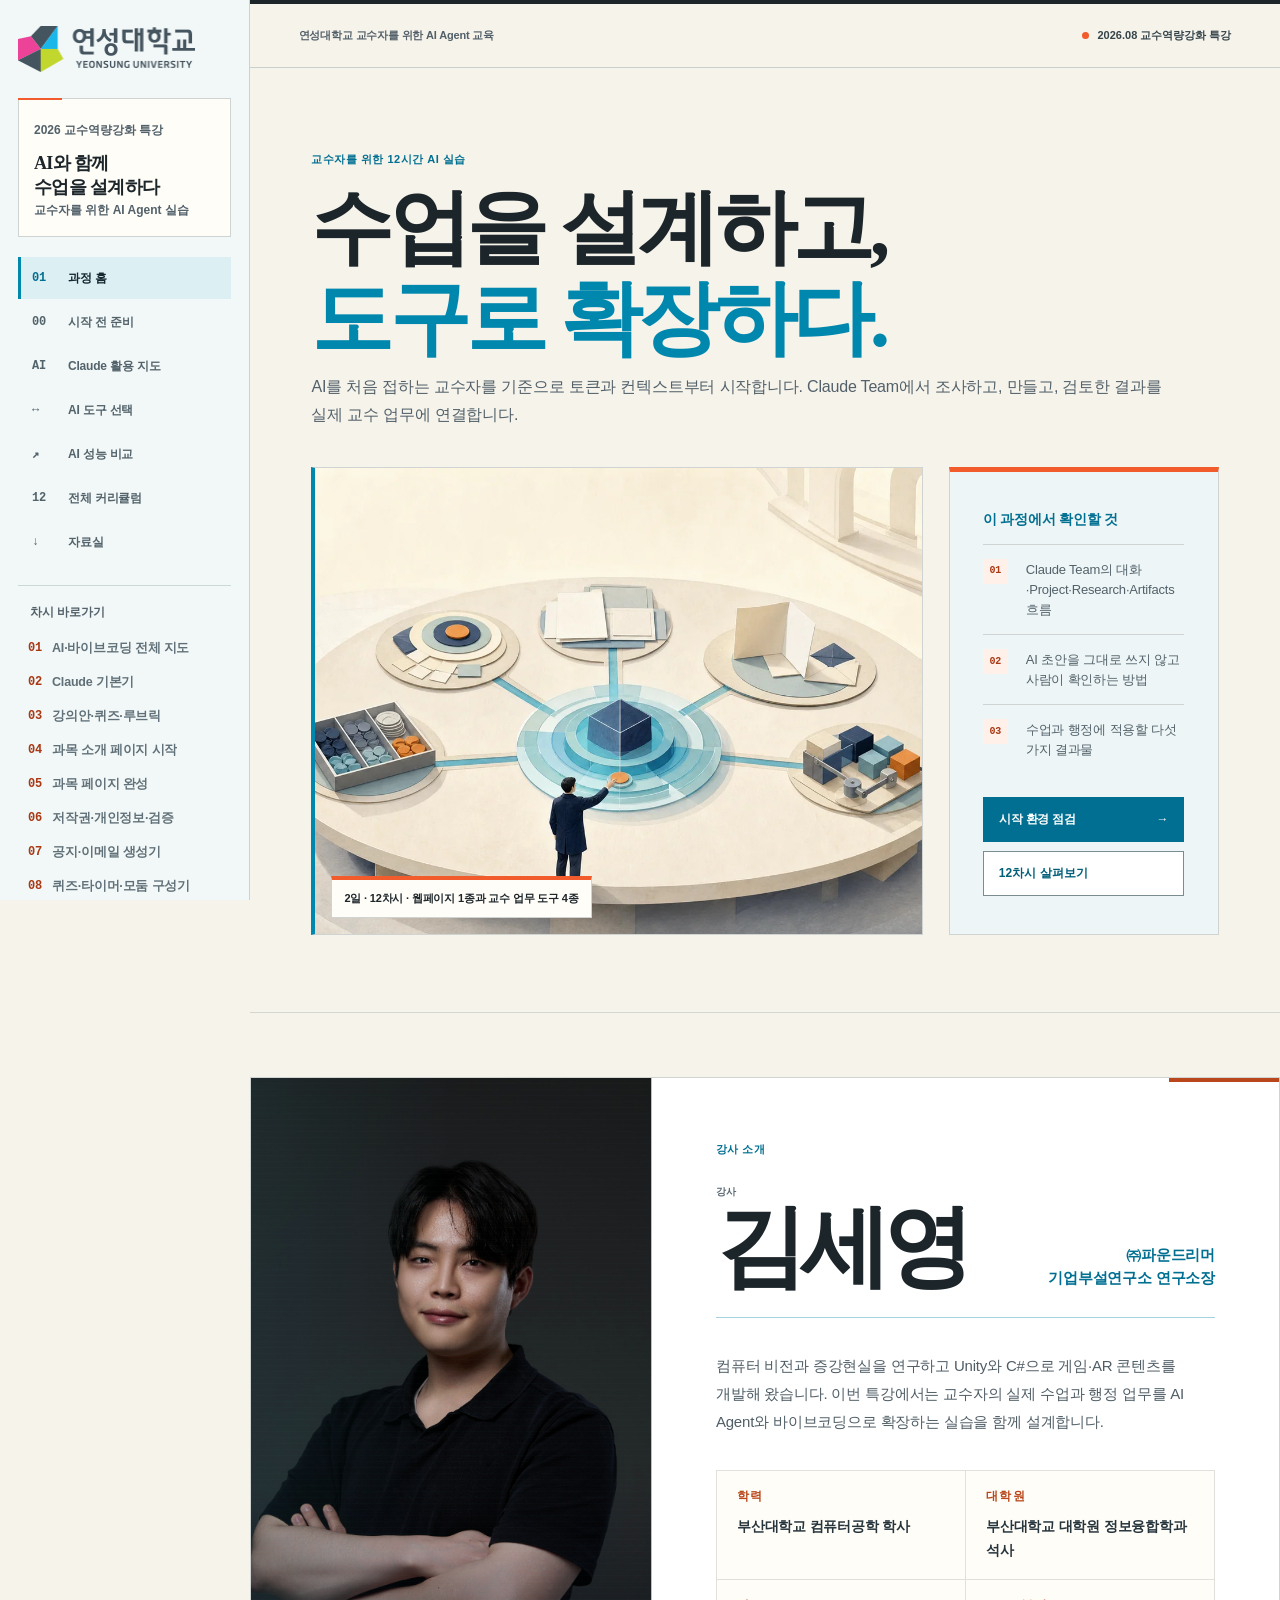
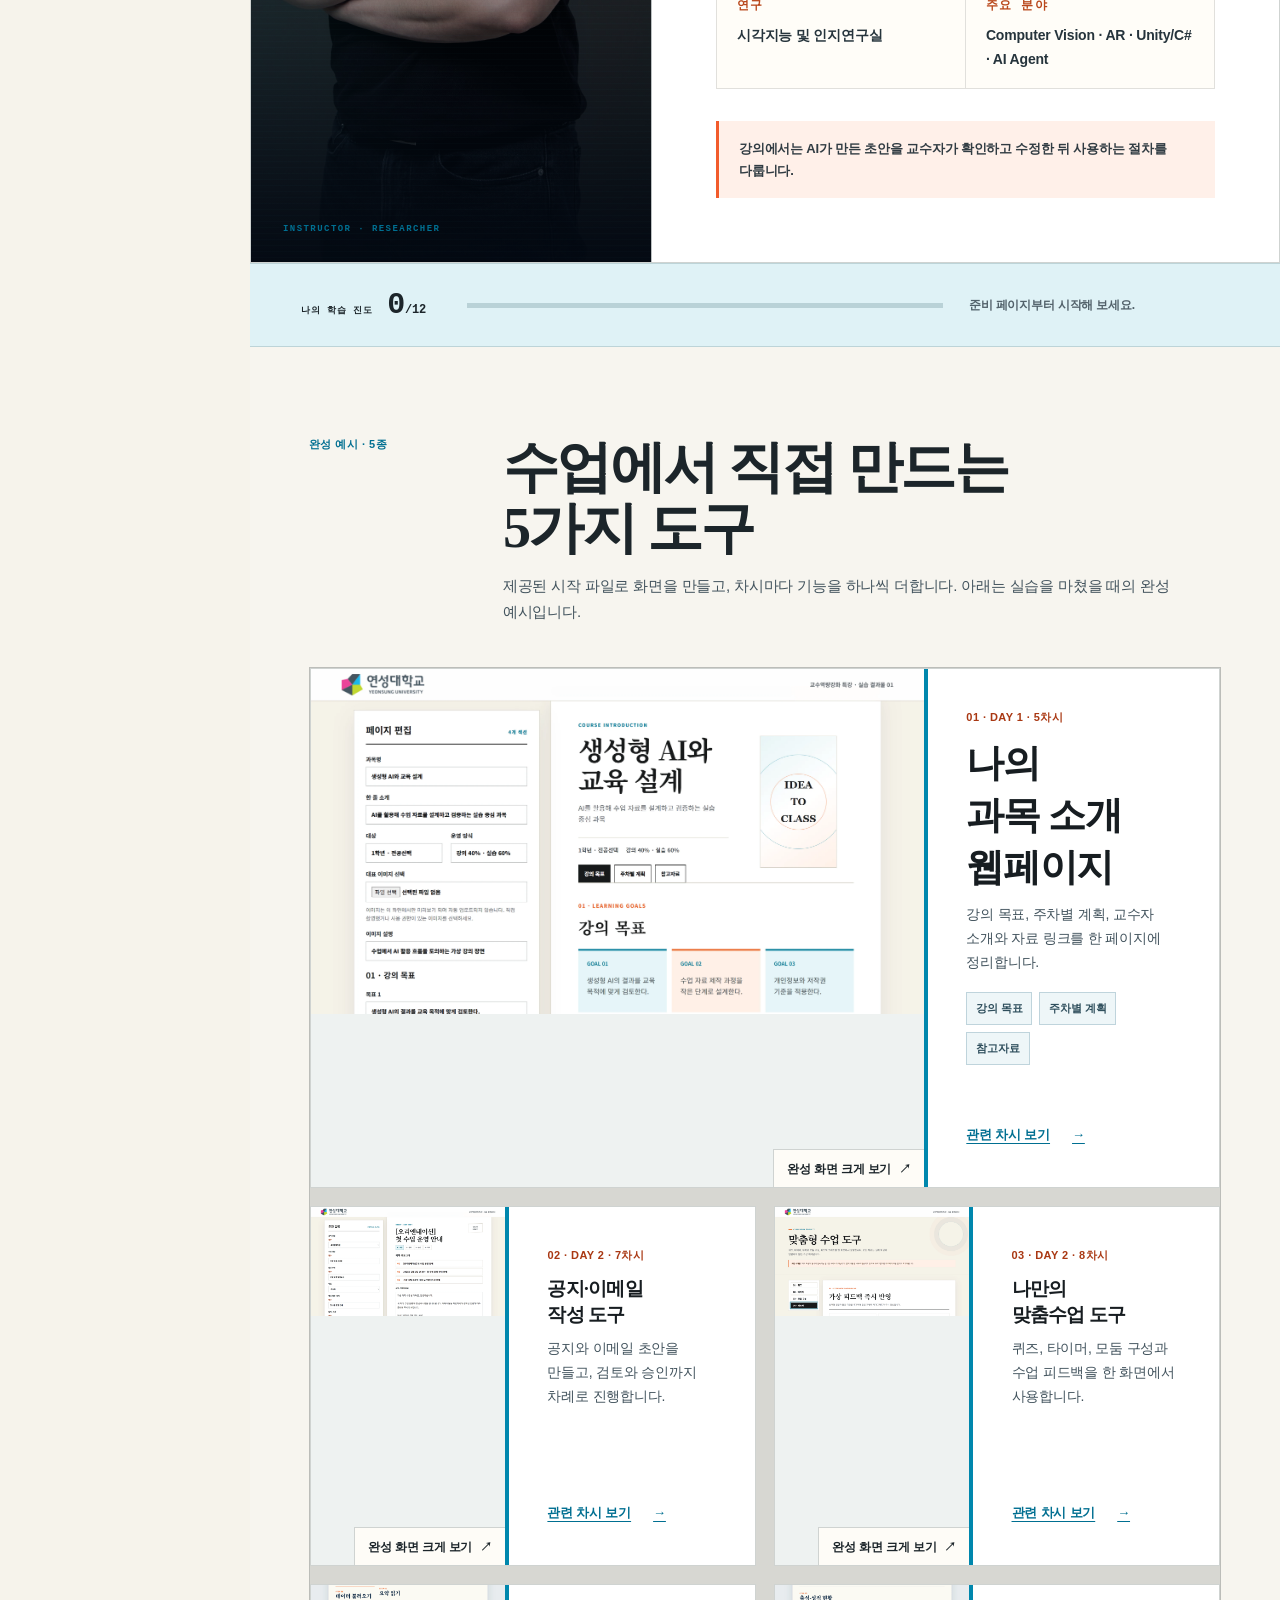
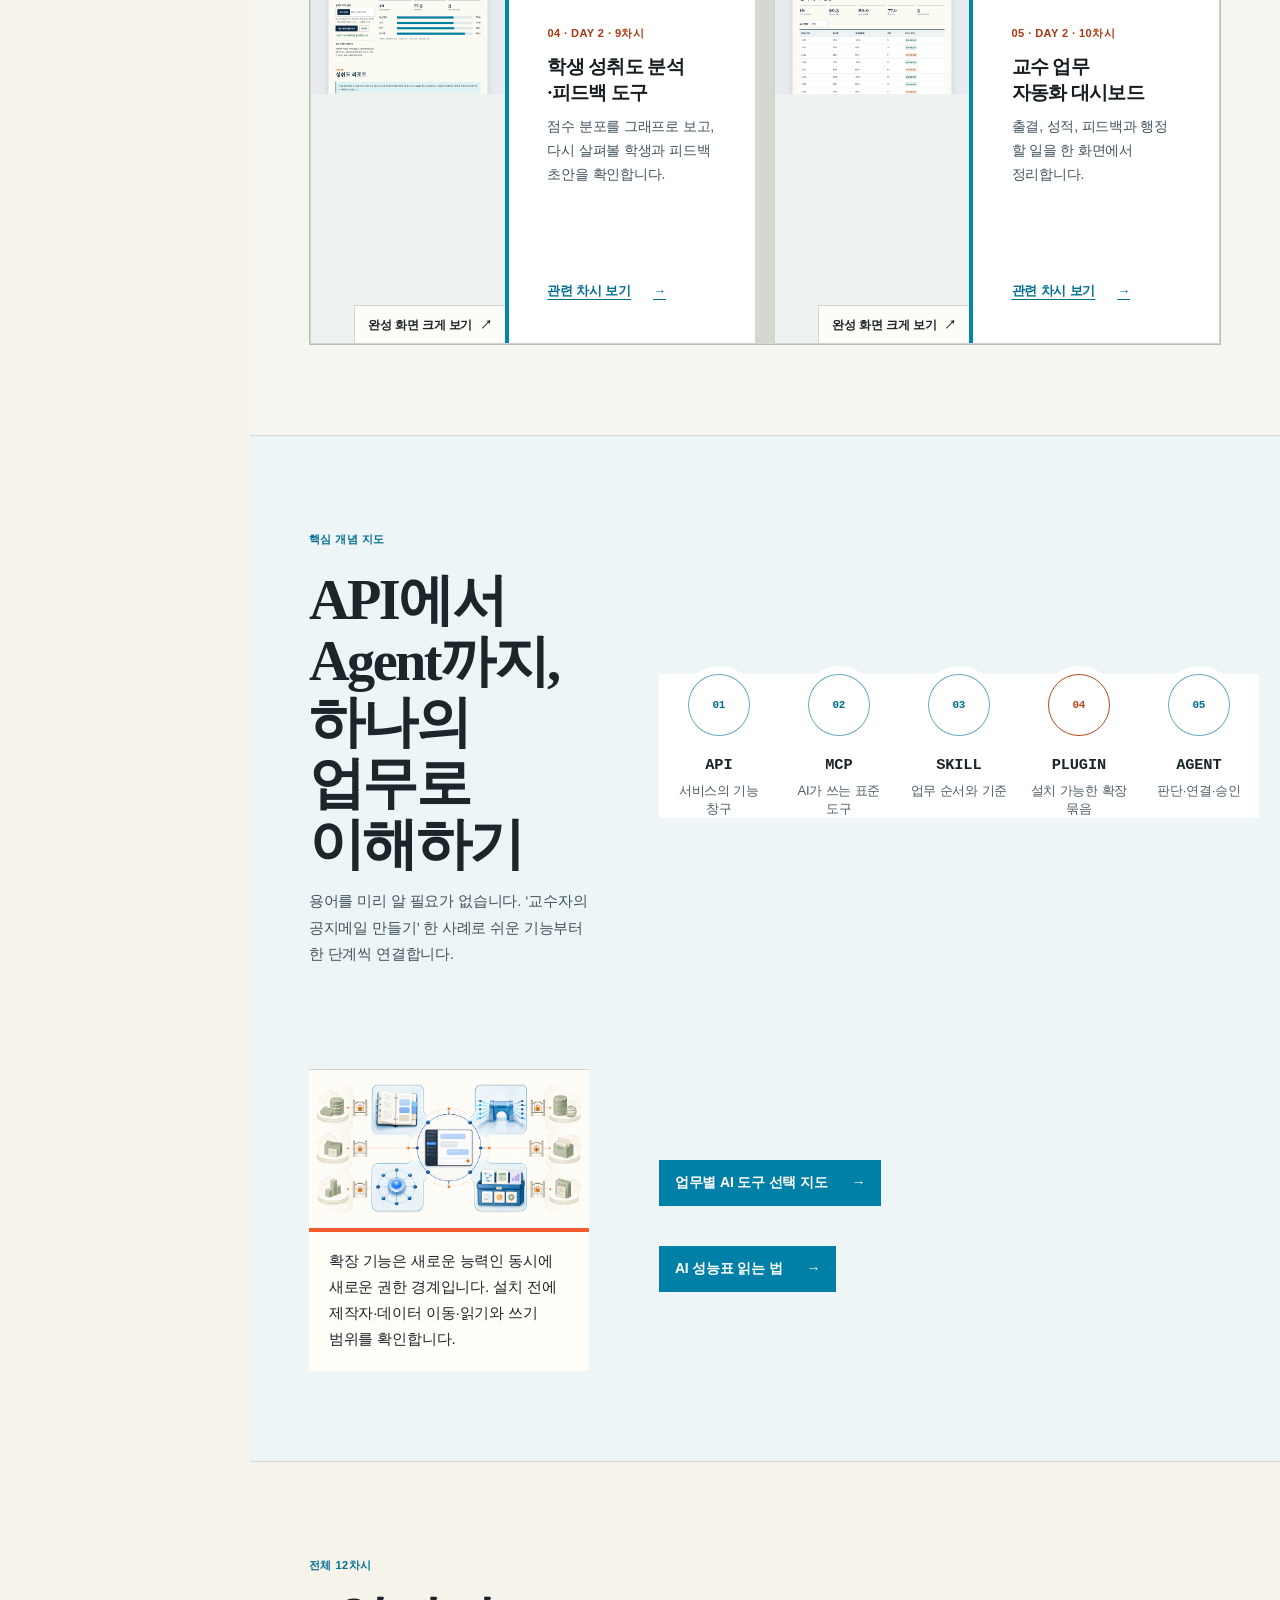
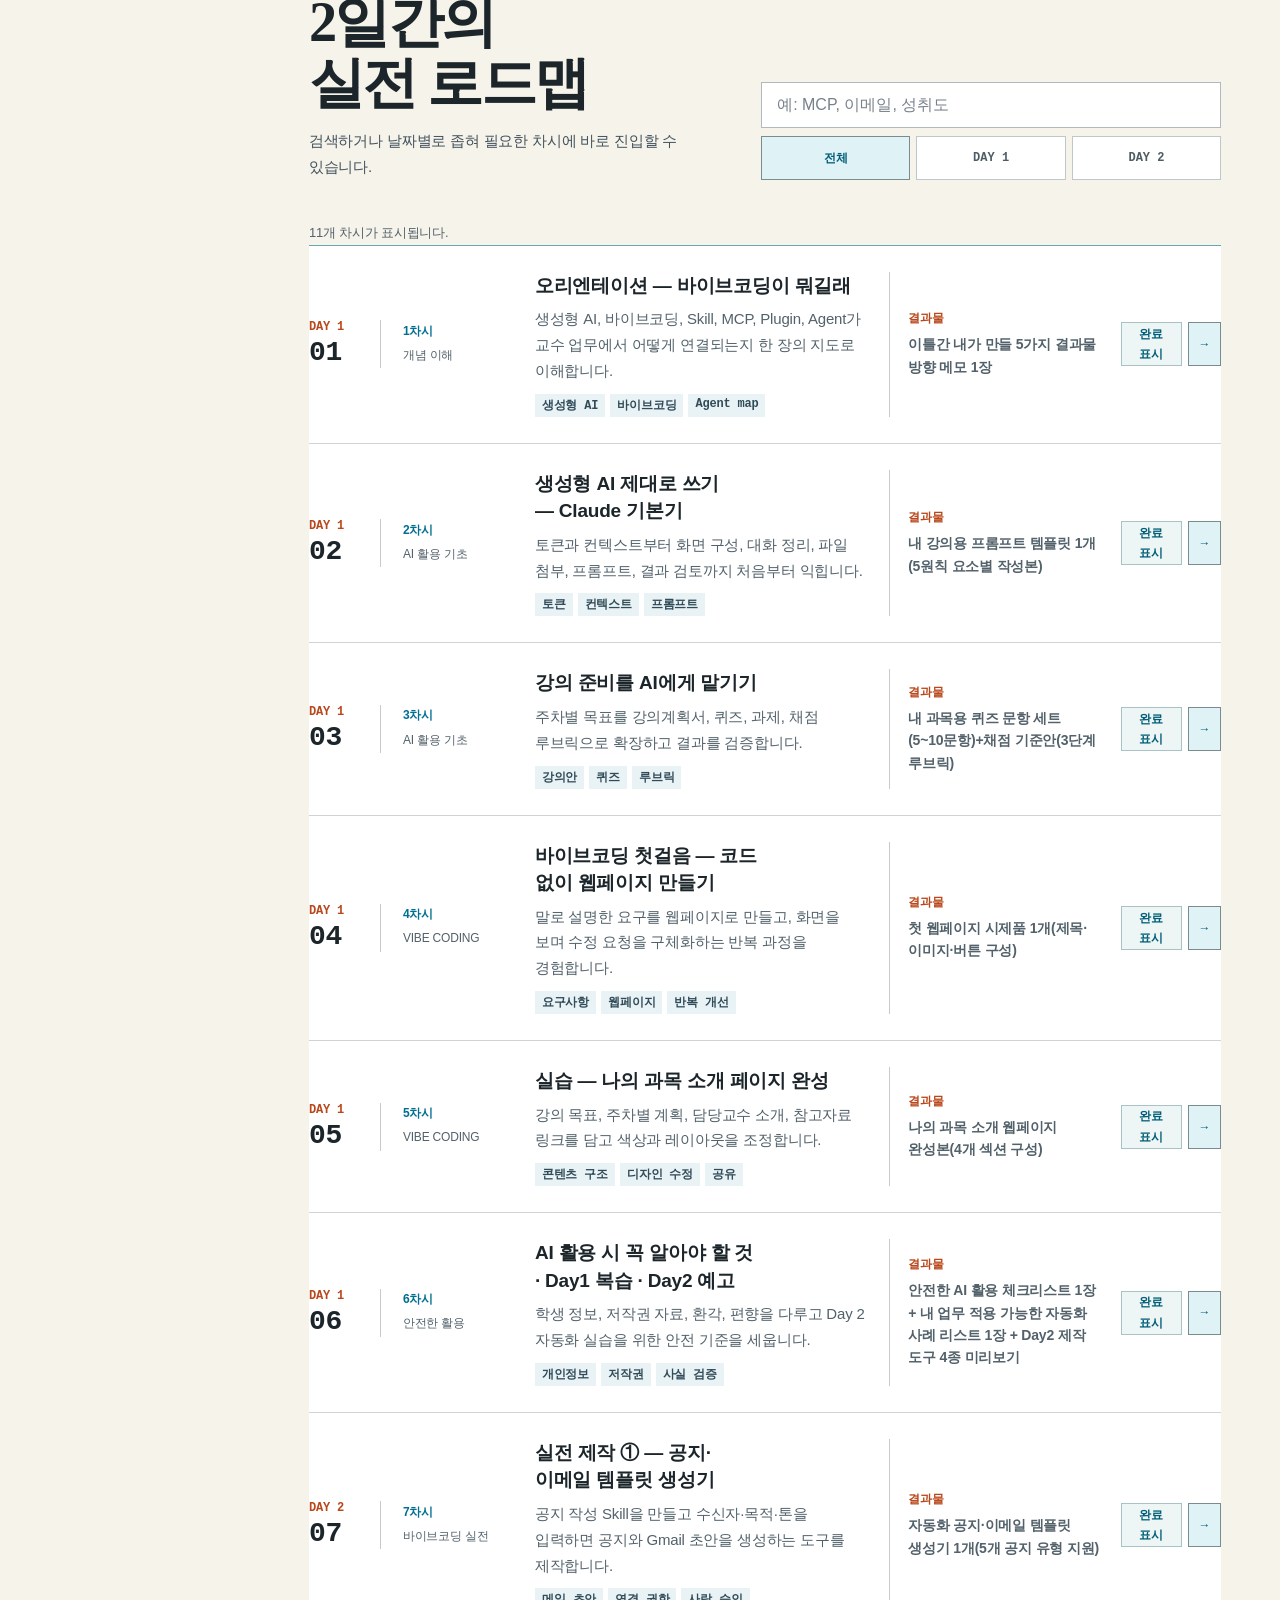
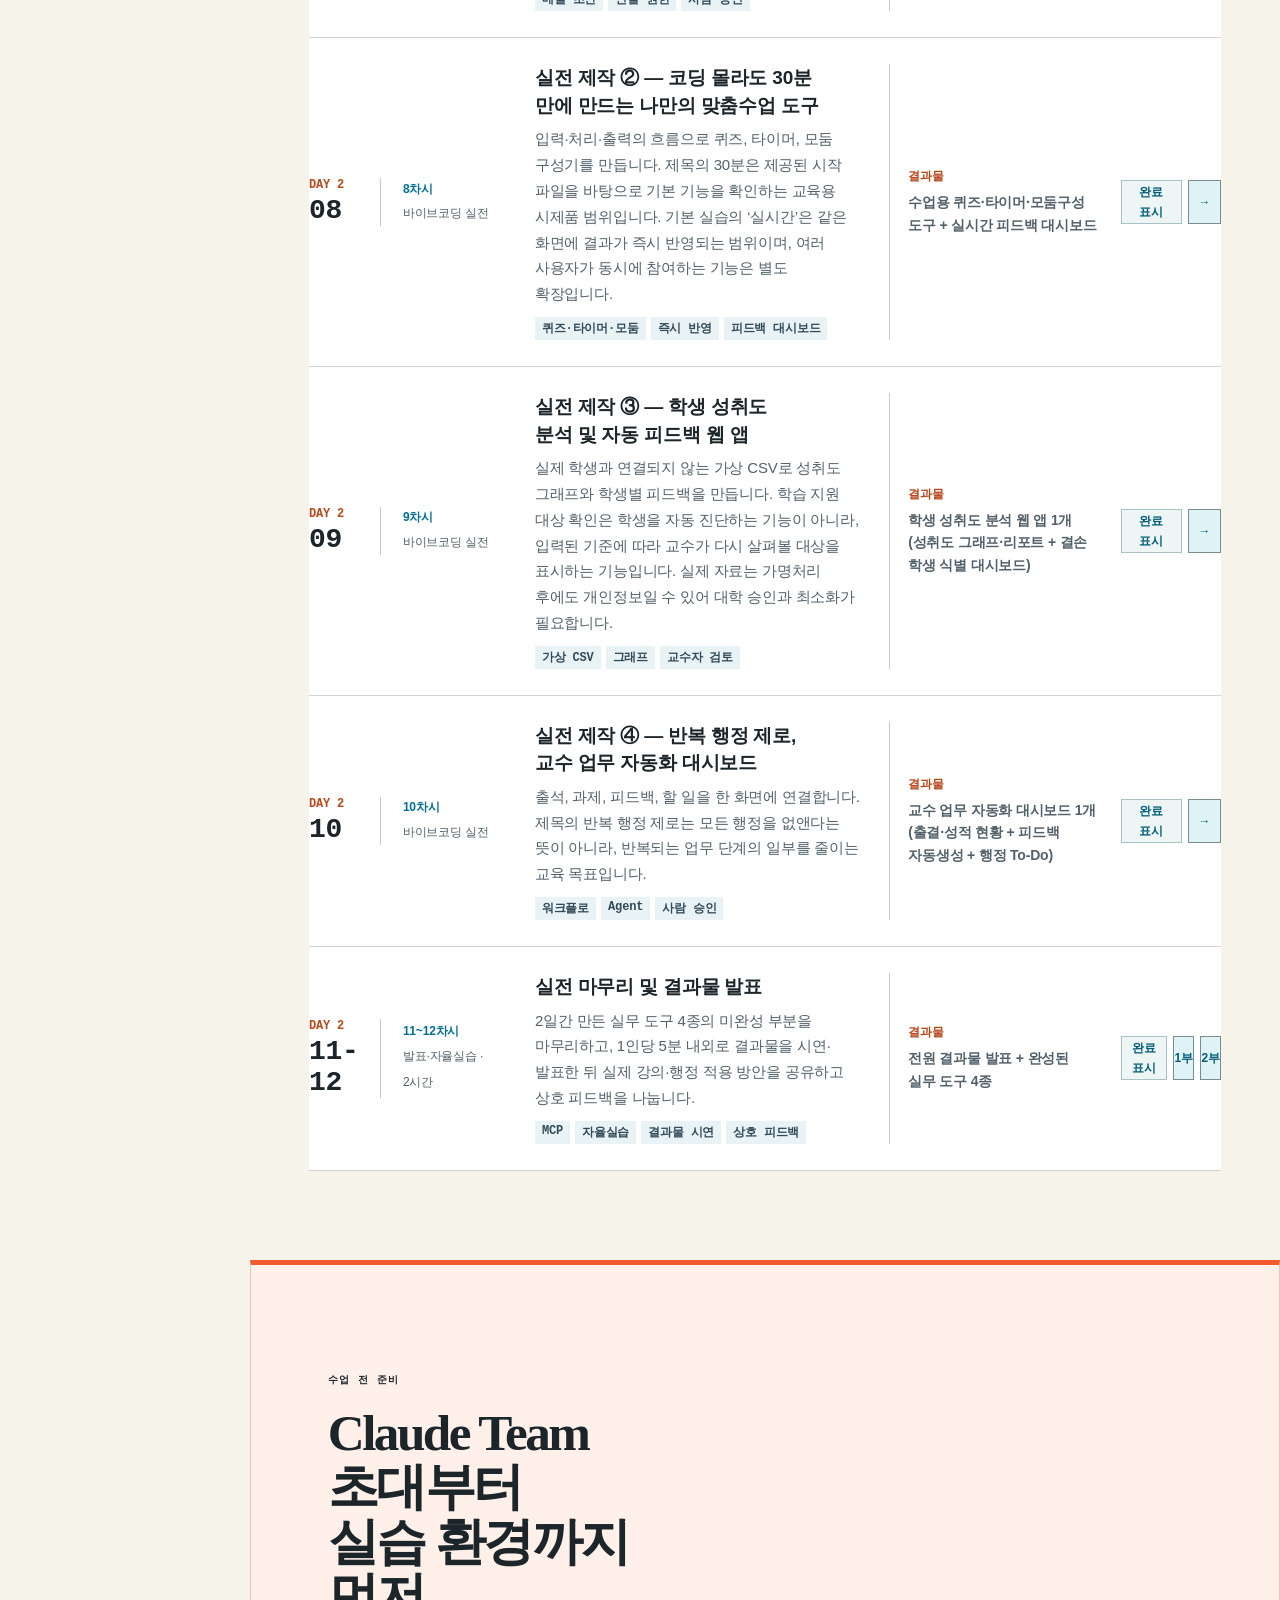
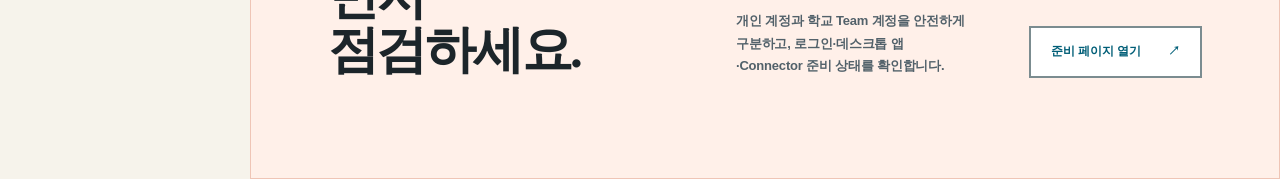
==== commit 26f92737: "Complete light-theme contrast audit" ====
--- a/index.html
+++ b/index.html
@@ -22,8 +22,8 @@
         window.location.replace("./offline-help.html");
       }
     </script>
-    <script type="module" crossorigin src="./assets/index-CddjEF5A.js"></script>
-    <link rel="stylesheet" crossorigin href="./assets/index-BztknUnN.css">
+    <script type="module" crossorigin src="./assets/index-D_Ux9b7F.js"></script>
+    <link rel="stylesheet" crossorigin href="./assets/index-RbcIAcwq.css">
   </head>
   <body>
     <div id="root"></div>
--- a/assets/index-RbcIAcwq.css
+++ b/assets/index-RbcIAcwq.css
@@ -0,0 +1 @@
+*{box-sizing:border-box}html{scroll-behavior:smooth}body{background:var(--ink);color:var(--cream);word-break:keep-all;margin:0;font-family:Pretendard Variable,Pretendard,Noto Sans KR,Apple SD Gothic Neo,Arial,sans-serif;line-height:1.55}a{color:inherit;text-decoration:none}button,input{font:inherit}button,a{-webkit-tap-highlight-color:transparent}::selection{background:var(--cyan);color:var(--ink)}.skip-link{z-index:999;background:var(--cyan);color:var(--ink);padding:12px 18px;font-weight:800;position:fixed;top:-80px;left:16px}.skip-link:focus{top:16px}.sr-only,.sr-only:not(:focus):not(:active){clip:rect(0, 0, 0, 0);white-space:nowrap;border:0;width:1px;height:1px;margin:-1px;padding:0;position:absolute;overflow:hidden}.site-shell{min-height:100vh}.sidebar{z-index:20;width:var(--sidebar);background:linear-gradient(180deg, #3fd7ff0b, transparent 28%), var(--navy);border-right:1px solid var(--line);flex-direction:column;padding:26px 20px;display:flex;position:fixed;inset:0 auto 0 0;overflow-y:auto}.sidebar:after{content:"";left:calc(var(--sidebar) - 1px);background:linear-gradient(var(--cyan), transparent);width:1px;height:150px;position:fixed;top:0}.wordmark{width:218px;min-width:0;display:block}.course-stamp{border:1px solid var(--line);background:#01081185;margin:36px 0 26px;padding:20px 18px;position:relative}.course-stamp:before{content:"";background:var(--orange);width:56px;height:2px;position:absolute;top:-1px;left:-1px}.course-stamp span,.course-stamp p{color:var(--muted-2);letter-spacing:.12em;font:700 9px/1.5 monospace}.course-stamp strong{color:var(--cyan);letter-spacing:.08em;margin:8px 0 2px;font:800 25px/1 monospace;display:block}.course-stamp p{color:var(--muted);margin:0}.sidebar>nav{gap:4px;display:grid}.sidebar>nav a{color:var(--muted);border-left:2px solid #0000;align-items:center;gap:12px;padding:12px;font-size:13px;font-weight:700;display:flex}.sidebar>nav a span{width:24px;color:var(--muted-2);font:700 11px monospace}.sidebar>nav a.is-active span{color:var(--cyan)}.sidebar-module-list{border-top:1px solid var(--line);margin-top:28px;padding-top:22px;display:grid}.sidebar-module-list>p{color:var(--muted-2);letter-spacing:.15em;margin:0 0 10px 12px;font:700 9px monospace}.sidebar-module-list a{min-width:0;color:var(--muted-2);align-items:center;gap:10px;padding:7px 12px;display:flex}.sidebar-module-list a span{color:var(--orange);font:700 9px monospace}.sidebar-module-list a b{text-overflow:ellipsis;white-space:nowrap;min-width:0;font-size:11px;font-weight:600;overflow:hidden}.sidebar-foot{color:var(--muted-2);letter-spacing:.08em;margin-top:auto;padding:22px 12px 4px;font:700 9px/1.7 monospace}.sidebar-foot strong{color:var(--muted);margin-left:13px;display:block}.live-dot{background:var(--orange);width:6px;height:6px;box-shadow:0 0 10px var(--orange);border-radius:50%;margin-right:7px;display:inline-block}.content-shell{margin-left:var(--sidebar);min-height:100vh}.topbar{z-index:15;height:var(--topbar);border-bottom:1px solid var(--line);-webkit-backdrop-filter:blur(18px);backdrop-filter:blur(18px);background:#030912e0;justify-content:flex-end;align-items:center;padding:0 clamp(24px,4vw,64px);display:flex;position:sticky;top:0}.topbar-status{color:var(--muted);letter-spacing:.08em;font:700 11px monospace}.status-pulse{background:var(--cyan);width:7px;height:7px;box-shadow:0 0 12px var(--cyan);border-radius:50%;margin-right:9px;display:inline-block}.mobile-brand,.mobile-menu{display:none}.hero-section{min-height:calc(100vh - var(--topbar));background:linear-gradient(90deg, transparent 49.8%, #3fd7ff0b 50%, transparent 50.2%), linear-gradient(#3fd7ff09 1px, transparent 1px), linear-gradient(90deg, #3fd7ff09 1px, transparent 1px), radial-gradient(circle at 76% 42%, #0d83ba24, transparent 34%), var(--ink);background-size:auto,62px 62px,62px 62px,auto;grid-template-columns:minmax(0,1.15fr) minmax(380px,.85fr);align-items:center;gap:clamp(38px,6vw,96px);padding:clamp(64px,8vw,120px) clamp(30px,6vw,90px);display:grid;position:relative}.hero-section:after{content:"";background:linear-gradient(90deg, var(--orange), transparent);width:45%;height:1px;position:absolute;bottom:0;left:0}.eyebrow,.section-index{color:var(--cyan);letter-spacing:.16em;font:800 10px/1.2 monospace}.eyebrow{align-items:center;gap:10px;display:flex}.eyebrow span{background:var(--orange);width:24px;height:2px}.hero-copy h1{letter-spacing:-.065em;max-width:800px;margin:24px 0;font-size:clamp(48px,6vw,88px);line-height:1.02}.hero-copy h1 em,.subpage-hero h1 em{color:var(--cyan);text-shadow:0 0 34px #3fd7ff33;font-style:normal}.hero-copy>p{max-width:640px;color:var(--muted);margin:0;font-size:clamp(15px,1.3vw,19px);line-height:1.8}.hero-actions{gap:12px;margin-top:38px;display:flex}.action-primary,.action-ghost{justify-content:center;align-items:center;min-height:52px;padding:0 21px;font-size:13px;font-weight:800;transition:all .2s;display:inline-flex}.action-primary span{margin-left:30px}.action-primary:hover{transform:translate(-2px,-2px);box-shadow:12px 12px #ff6b35e0}.action-ghost{color:var(--muted);border:1px solid var(--line-strong);cursor:pointer;background:0 0}.hero-console{border:1px solid var(--line-strong);background:#05111ddb;position:relative;box-shadow:0 28px 100px #00000061,inset 0 0 60px #3fd7ff08}.hero-console:before,.hero-console:after{content:"";border-color:var(--orange);width:24px;height:24px;position:absolute}.hero-console:before{border-left:2px solid var(--orange);border-top:2px solid var(--orange);top:-4px;left:-4px}.hero-console:after{border-right:2px solid var(--orange);border-bottom:2px solid var(--orange);bottom:-4px;right:-4px}.console-top{border-bottom:1px solid var(--line);color:var(--muted-2);letter-spacing:.1em;justify-content:space-between;padding:14px 17px;font:700 9px monospace;display:flex}.console-top i{color:var(--cyan);font-style:normal}.console-radar{aspect-ratio:1;background:radial-gradient(circle,#3fd7ff26 0 2px,#0000 3px),conic-gradient(from 12deg,#0000,#3fd7ff1f,#0000 22%);border:1px solid #3fd7ff38;border-radius:50%;width:min(270px,70%);margin:30px auto;position:relative}.radar-ring,.radar-cross{display:block;position:absolute}.radar-ring{border:1px solid #3fd7ff2e;border-radius:50%;inset:18%}.radar-ring.ring-2{inset:36%}.radar-cross.cross-x{background:#3fd7ff24;height:1px;top:50%;left:4%;right:4%}.radar-cross.cross-y{background:#3fd7ff24;width:1px;top:4%;bottom:4%;left:50%}.console-radar b{color:var(--cyan);text-shadow:0 0 18px var(--cyan);place-items:center;font:800 30px monospace;display:grid;position:absolute;inset:0}.console-flow{color:var(--muted-2);letter-spacing:.08em;flex-wrap:wrap;justify-content:center;gap:8px;font:700 9px monospace;display:flex}.console-flow span{border:1px solid var(--line);padding:6px 8px}.console-flow b{color:var(--orange);align-self:center}.hero-console dl{border-top:1px solid var(--line);margin:26px 0 0}.hero-console dl div{border-bottom:1px solid var(--line);justify-content:space-between;padding:12px 17px;font:700 9px monospace;display:flex}.hero-console dt{color:var(--muted-2)}.hero-console dd{color:var(--muted);margin:0}.progress-strip{background:var(--cyan);color:var(--ink);grid-template-columns:140px minmax(180px,1fr) minmax(260px,auto);align-items:center;gap:26px;padding:24px clamp(30px,6vw,90px);display:grid}.progress-strip>div:first-child{align-items:baseline;gap:14px;display:flex}.progress-strip>div:first-child span{letter-spacing:.1em;font:900 9px monospace}.progress-strip strong{font:900 30px monospace}.progress-strip strong small{font-size:12px}.progress-track{background:#03091233;height:5px;overflow:hidden}.progress-track span{background:var(--ink);height:100%;transition:width .3s;display:block}.progress-strip p{margin:0;font-size:12px;font-weight:800}.outcome-section,.curriculum-section,.role-lanes,.official-screen-section,.step-section,.troubleshooting-section,.official-sources,.resource-list{padding:clamp(72px,9vw,136px) clamp(30px,6vw,90px)}.section-intro{grid-template-columns:160px 1fr;align-items:start;gap:34px;margin-bottom:42px;display:grid}.section-intro h2,.architecture-copy h2,.curriculum-heading h2,.section-heading-row h2,.prep-checklist h2,.official-sources h2{letter-spacing:-.045em;margin:0;font-size:clamp(30px,4vw,54px);line-height:1.08}.section-intro p,.architecture-copy p,.curriculum-heading p,.section-heading-row>p{max-width:680px;color:var(--muted);margin:14px 0 0}.outcome-grid{border:1px solid var(--line);background:var(--line);grid-template-columns:1.45fr 1fr;gap:1px;display:grid}.outcome-grid article{background:var(--navy);min-height:180px;padding:30px;position:relative}.outcome-grid article:after{content:"";background:var(--cyan);width:5px;height:5px;box-shadow:0 0 10px var(--cyan);position:absolute;top:18px;right:18px}.outcome-grid article>span{color:var(--orange);letter-spacing:.1em;font:800 9px monospace}.outcome-grid h3{margin:22px 0 8px;font-size:22px}.outcome-grid p{max-width:500px;color:var(--muted);margin:0;font-size:13px}.outcome-grid .outcome-main{background:radial-gradient(circle at 20% 20%, #3fd7ff1f, transparent 38%), var(--panel);flex-direction:column;grid-row:span 4;justify-content:flex-end;min-height:100%;padding:clamp(32px,5vw,64px);display:flex}.outcome-main h3{letter-spacing:-.04em;font-size:clamp(34px,4vw,58px)}.code-line{border-top:1px solid var(--line);color:var(--cyan);margin-top:50px;padding-top:18px;font:700 10px monospace}.code-line i{background:var(--orange);border-radius:50%;width:6px;height:6px;margin-right:8px;display:inline-block}.instructor-section{border-block:1px solid var(--line);background:var(--navy);grid-template-columns:minmax(330px,.72fr) minmax(520px,1.28fr);min-height:720px;display:grid}.instructor-portrait{border-right:1px solid var(--line);background:#030910;min-height:720px;position:relative;overflow:hidden}.instructor-portrait:after{content:"";pointer-events:none;background:linear-gradient(#0000 52%,#030912f5 100%),linear-gradient(90deg,#3fd7ff12,#0000 50%);position:absolute;inset:0}.instructor-portrait img{object-fit:cover;object-position:50% 20%;filter:saturate(.78)contrast(1.08);width:100%;height:100%;display:block}.portrait-scan{z-index:2;opacity:.18;pointer-events:none;background:repeating-linear-gradient(#0000 0 5px,#3fd7ff26 6px);position:absolute;inset:0}.instructor-portrait>span{z-index:3;color:var(--cyan);letter-spacing:.16em;font:800 9px monospace;position:absolute;bottom:28px;left:32px}.instructor-profile{background:radial-gradient(circle at 100% 0,#3fd7ff17,#0000 32%);flex-direction:column;justify-content:center;padding:clamp(54px,7vw,104px);display:flex;position:relative}.instructor-profile:before{content:"";background:var(--orange);width:110px;height:4px;position:absolute;top:0;right:0}.instructor-title-row{border-bottom:1px solid var(--line-strong);grid-template-columns:1fr auto;align-items:end;gap:36px;margin:28px 0 34px;padding-bottom:28px;display:grid}.instructor-title-row p{color:var(--muted-2);margin:0 0 5px;font:800 10px monospace}.instructor-title-row h2{letter-spacing:-.07em;margin:0;font-size:clamp(52px,7vw,92px);line-height:.95}.instructor-title-row strong{color:var(--cyan);text-align:right;font-size:15px;line-height:1.55}.instructor-summary{max-width:820px;color:var(--muted);margin:0;font-size:15px;line-height:1.85}.credential-rail{border-top:1px solid var(--line);border-left:1px solid var(--line);margin-top:34px}.credential-rail dl{grid-template-columns:1fr 1fr;margin:0;display:grid}.credential-rail dl>div{border-right:1px solid var(--line);border-bottom:1px solid var(--line);min-height:82px;padding:17px 20px}.credential-rail dt{color:var(--orange);letter-spacing:.12em;font:800 8px monospace}.credential-rail dd{color:#dce6ed;margin:9px 0 0;font-size:12px;font-weight:700}.instructor-profile blockquote{color:var(--cream);background:var(--orange-soft);border-left:3px solid var(--orange);margin:32px 0 0;padding:17px 20px;font-size:13px;font-weight:750}.architecture-section{background:var(--navy);border-block:1px solid var(--line);grid-template-columns:minmax(280px,.75fr) minmax(600px,1.25fr);align-items:center;gap:70px;padding:clamp(72px,9vw,130px) clamp(30px,6vw,90px);display:grid}.architecture-copy h2{margin-top:18px}.architecture-flow{grid-template-columns:repeat(5,1fr);display:grid;position:relative}.architecture-flow:before{content:"";background:linear-gradient(90deg,var(--orange),var(--cyan));height:1px;position:absolute;top:31px;left:7%;right:7%}.architecture-node{z-index:1;text-align:center;padding:0 8px;position:relative}.architecture-node>span{border:1px solid var(--line-strong);background:var(--navy);width:62px;height:62px;color:var(--cyan);box-shadow:0 0 0 8px var(--navy);border-radius:50%;place-items:center;margin:0 auto 20px;font:800 11px monospace;display:grid}.architecture-node strong{font:900 clamp(12px,1.2vw,17px) monospace;display:block}.architecture-node small{color:var(--muted-2);margin-top:8px;font-size:10px;line-height:1.4;display:block}.architecture-node:nth-child(4)>span{border-color:var(--orange);color:var(--orange)}.curriculum-heading{justify-content:space-between;align-items:flex-end;gap:30px;margin-bottom:42px;display:flex}.curriculum-heading h2{margin-top:14px}.course-search{min-width:min(100%,460px)}.course-search input{width:100%;height:46px;color:var(--cream);background:var(--panel);border:1px solid var(--line);outline:none;padding:0 15px}.course-search input:focus{border-color:var(--cyan);box-shadow:0 0 0 3px var(--cyan-soft)}.day-filter{gap:6px;margin-top:8px;display:flex}.day-filter button{border:1px solid var(--line);height:34px;color:var(--muted-2);cursor:pointer;background:0 0;flex:1;font:800 9px monospace}.day-filter button.is-active{background:var(--cyan);border-color:var(--cyan);color:var(--ink)}.session-list{border-top:1px solid var(--line-strong)}.session-row{border-bottom:1px solid var(--line);grid-template-columns:72px 110px minmax(250px,1fr) minmax(150px,210px) 100px;align-items:center;gap:22px;padding:26px 0;transition:background .2s;display:grid}.session-number{border-right:1px solid var(--line)}.session-number small{color:var(--orange);font:800 8px monospace;display:block}.session-number strong{color:var(--cream);margin-top:3px;font:800 28px monospace;display:block}.session-time span{color:var(--cyan);font-size:12px;font-weight:800;display:block}.session-copy h3{margin:0 0 7px;font-size:17px}.session-copy p{max-width:760px;color:var(--muted);margin:0;font-size:12px}.session-copy>div{flex-wrap:wrap;gap:5px;margin-top:10px;display:flex}.session-copy>div span,.concept-chips span{color:var(--muted-2);background:#ffffff09;padding:3px 7px;font:700 8px monospace}.session-result{border-left:1px solid var(--line);flex-direction:column;justify-content:center;align-self:stretch;padding-left:18px;display:flex}.session-result small{color:var(--orange);font:800 8px monospace}.session-result strong{color:var(--muted);margin-top:6px;font-size:11px}.session-actions{justify-content:flex-end;gap:6px;display:flex}.session-actions button,.session-actions a{border:1px solid var(--line);min-height:35px;color:var(--muted-2);cursor:pointer;background:0 0;font-size:9px;font-weight:800}.session-actions button{padding:0 10px}.session-actions a{width:35px;color:var(--cyan);place-items:center;display:grid}.session-actions button:hover,.session-actions a:hover{border-color:var(--cyan);color:var(--cream)}.session-row.is-complete{opacity:.58}.session-row.is-complete .session-actions button{color:var(--ink);background:var(--cyan);border-color:var(--cyan)}.empty-state{color:var(--muted);text-align:center;border-bottom:1px solid var(--line);padding:80px 20px}.start-banner{background:var(--orange);color:var(--ink);grid-template-columns:1.2fr .8fr auto;align-items:end;gap:clamp(24px,5vw,70px);padding:clamp(60px,8vw,100px) clamp(30px,6vw,90px);display:grid}.start-banner>div>span{letter-spacing:.14em;font:900 10px monospace}.start-banner h2{letter-spacing:-.05em;margin:14px 0 0;font-size:clamp(30px,4vw,56px);line-height:1.06}.start-banner p{margin:0;font-size:13px;font-weight:700}.start-banner>a{border:2px solid var(--ink);align-items:center;gap:28px;min-height:52px;padding:0 20px;font-size:12px;font-weight:900;display:flex}.start-banner>a:hover{background:var(--ink);color:var(--orange)}.subpage-hero{background:radial-gradient(circle at 76% 50%, #3fd7ff21, transparent 32%), linear-gradient(120deg,var(--ink),var(--navy));border-bottom:1px solid var(--line);grid-template-columns:1.1fr .9fr;align-items:center;gap:70px;min-height:520px;padding:90px clamp(30px,6vw,90px);display:grid}.subpage-hero h1{letter-spacing:-.065em;margin:20px 0;font-size:clamp(48px,6vw,84px);line-height:1.01}.subpage-hero>div>p{max-width:640px;color:var(--muted);font-size:17px}.preflight-panel,.resource-version{border:1px solid var(--line-strong);background:#05111db8;padding:32px;position:relative}.preflight-panel:before,.resource-version:before{content:"";background:var(--orange);width:72px;height:3px;position:absolute;top:-1px;left:-1px}.preflight-panel>span,.resource-version>span{color:var(--cyan);letter-spacing:.13em;margin-bottom:24px;font:800 9px monospace;display:block}.preflight-panel strong{font-size:13px;display:inline-block}.preflight-panel i{color:var(--orange);margin:0 10px;font-style:normal}.preflight-panel p,.resource-version p{border-top:1px solid var(--line);color:var(--muted);margin:24px 0 0;padding-top:20px;font-size:11px}.section-heading-row{justify-content:space-between;align-items:end;gap:50px;margin-bottom:42px;display:flex}.section-heading-row h2{margin-top:14px}.section-heading-row>p{text-align:right;max-width:450px}.lane-grid{border:1px solid var(--line);background:var(--line);grid-template-columns:1fr 1fr;gap:1px;display:grid}.lane-card{background:var(--navy);min-height:390px;padding:clamp(30px,4vw,54px)}.lane-card>span{color:var(--muted-2);letter-spacing:.12em;font:800 9px monospace}.lane-card h3{margin:24px 0 28px;font-size:34px}.lane-card ol{counter-reset:lane;margin:0;padding:0;list-style:none}.lane-card li{counter-increment:lane;border-top:1px solid var(--line);color:var(--muted);grid-template-columns:28px 1fr;gap:10px;padding:12px 0;font-size:13px;display:grid}.lane-card li:before{content:"0" counter(lane);color:var(--cyan);font:800 9px monospace}.faculty-lane h3,.faculty-lane li:before{color:var(--orange)}.official-screen-section{background:var(--navy);border-block:1px solid var(--line)}.screen-grid{grid-template-columns:1fr 1fr;gap:24px;display:grid}.screen-card{background:var(--ink);border:1px solid var(--line);margin:0}.screen-frame{aspect-ratio:16/10;background:#101010;place-items:start center;display:grid;overflow:hidden}.screen-frame img{width:100%;height:auto;display:block}.screen-card figcaption{padding:24px}.screen-card figcaption>span{color:var(--orange);font:800 9px monospace}.screen-card figcaption>strong{margin:12px 0 8px;font-size:20px;display:block}.screen-card figcaption p{color:var(--muted);margin:0;font-size:12px}.screen-card figcaption a{color:var(--cyan);margin-top:18px;font-size:11px;font-weight:800;display:inline-block}.source-bar{border:1px solid var(--line);color:var(--muted-2);grid-template-columns:auto auto 1fr;align-items:center;gap:20px;margin-top:20px;padding:14px 18px;font:700 9px monospace;display:grid}.source-bar span{color:var(--cyan)}.source-bar strong{color:var(--cream)}.source-bar p{text-align:right;margin:0}.step-section{background:var(--ink)}.step-timeline{max-width:980px;margin-left:auto}.step-timeline article{grid-template-columns:74px 1fr;gap:28px;display:grid;position:relative}.step-timeline article:not(:last-child):before{content:"";background:linear-gradient(var(--cyan), var(--line));width:1px;position:absolute;top:62px;bottom:0;left:36px}.step-node{z-index:1;position:relative}.step-node span{background:var(--navy);border:1px solid var(--line-strong);width:74px;height:54px;color:var(--cyan);place-items:center;font:800 12px monospace;display:grid}.step-body{padding:4px 0 54px}.step-body h3{margin:0 0 8px;font-size:21px}.step-body p{color:var(--muted);margin:0;font-size:13px}.step-body>div{border-left:2px solid var(--orange);background:var(--orange-soft);color:#d5dde3;gap:14px;margin-top:16px;padding:10px 14px;font-size:11px;display:flex}.step-body>div small{color:var(--orange);font:800 9px monospace}.critical-note{color:var(--ink);background:var(--orange);grid-template-columns:1fr 1fr;gap:60px;padding:clamp(55px,7vw,92px) clamp(30px,6vw,90px);display:grid}.critical-note span{letter-spacing:.12em;font:900 10px monospace}.critical-note h2{letter-spacing:-.045em;margin:12px 0 0;font-size:clamp(28px,4vw,50px);line-height:1.07}.critical-note p{align-self:end;max-width:620px;margin:0;font-weight:750}.prep-checklist{background:var(--navy);padding:clamp(72px,9vw,130px) clamp(30px,9vw,140px)}.checklist-heading{justify-content:space-between;align-items:end;display:flex}.checklist-heading>div>span{color:var(--cyan);letter-spacing:.13em;font:800 9px monospace}.checklist-heading h2{margin-top:13px}.checklist-heading>strong{color:var(--cyan);font:900 44px monospace}.checklist-track{background:#ffffff12;height:5px;margin:24px 0 30px}.checklist-track span{background:linear-gradient(90deg,var(--orange),var(--cyan));height:100%;transition:width .25s;display:block}.checklist-items{gap:8px;display:grid}.checklist-items label{border:1px solid var(--line);cursor:pointer;background:#0309127a;grid-template-columns:44px 1fr;align-items:center;min-height:58px;display:grid}.checklist-items label input{opacity:0;position:absolute}.checklist-items label>span{color:var(--muted-2);border-right:1px solid var(--line);align-self:stretch;place-items:center;font:800 10px monospace;display:grid}.checklist-items label b{color:var(--muted);padding:0 17px;font-size:12px}.checklist-items label.is-checked{background:var(--cyan-soft);border-color:#3fd7ff59}.checklist-items label.is-checked>span{color:var(--cyan)}.checklist-items label.is-checked b{color:var(--cream)}.prep-checklist>p{color:var(--muted-2);margin:20px 0 0;font-size:10px}.troubleshooting-section{background:var(--ink)}.trouble-grid{grid-template-columns:1fr 1fr;gap:10px;display:grid}.trouble-grid details{border:1px solid var(--line);background:var(--navy)}.trouble-grid summary{cursor:pointer;padding:20px;font-size:13px;font-weight:800;list-style:none}.trouble-grid summary:after{content:"+";float:right;color:var(--cyan);font:800 16px monospace}.trouble-grid details[open] summary:after{content:"−"}.trouble-grid details p{color:var(--muted);margin:0;padding:0 20px 20px;font-size:12px}.official-sources{background:var(--navy);border-top:1px solid var(--line);grid-template-columns:.7fr 1.3fr;gap:60px;display:grid}.official-sources>div>span{color:var(--orange);font:800 9px monospace}.official-sources h2{margin-top:14px}.official-sources ul{margin:0;padding:0;list-style:none}.official-sources li{border-top:1px solid var(--line);padding:16px 0}.official-sources li a{color:var(--cyan);font-size:13px;font-weight:800;display:block}.official-sources li small{color:var(--muted-2);margin-top:5px;display:block}.official-sources>p{color:var(--muted-2);grid-column:2;margin:-44px 0 0;font:700 9px monospace}.next-route{border-top:1px solid var(--line);background:var(--ink);justify-content:space-between;gap:20px;padding:28px clamp(30px,6vw,90px);display:flex}.next-route a{color:var(--muted);font-size:12px;font-weight:800}.next-route a:last-child{text-align:right;color:var(--cream)}.next-route a span{color:var(--orange);font:800 8px monospace;display:block}.session-hero{background:radial-gradient(circle at 85% 30%,#3fd7ff1f,transparent 33%),var(--navy);border-bottom:1px solid var(--line);grid-template-columns:170px 1fr;align-items:center;gap:56px;min-height:480px;padding:80px clamp(30px,7vw,110px);display:grid}.session-hero-number{border:1px solid var(--line-strong);flex-direction:column;justify-content:center;min-height:230px;padding:24px;display:flex;position:relative}.session-hero-number:before{content:"";background:var(--orange);width:42px;height:4px;position:absolute;top:-1px;left:-1px}.session-hero-number small{color:var(--orange);font:800 9px monospace}.session-hero-number strong{color:var(--cyan);font:900 72px/1 monospace}.session-hero-number span{color:var(--muted);font-size:12px;font-weight:800}.session-hero h1{letter-spacing:-.055em;max-width:920px;margin:18px 0;font-size:clamp(38px,5vw,70px);line-height:1.08}.session-hero p{max-width:820px;color:var(--muted);margin:0;font-size:15px}.concept-chips{gap:7px;margin-top:24px;display:flex}.concept-chips span{color:var(--cyan);border:1px solid var(--line);background:0 0}.session-blueprint{background:var(--line);grid-template-columns:repeat(2,1fr);gap:1px;padding:clamp(70px,8vw,120px) clamp(30px,6vw,90px);display:grid}.session-blueprint article{background:var(--ink);min-height:200px;padding:34px}.session-blueprint .blueprint-output{background:radial-gradient(circle at 20% 10%,#ff6b3529,transparent 38%),var(--panel);flex-direction:column;grid-row:span 2;justify-content:flex-end;min-height:401px;display:flex}.session-blueprint article>span{color:var(--cyan);font:800 9px monospace}.session-blueprint h2{margin:18px 0;font-size:clamp(32px,4vw,54px);line-height:1.08}.session-blueprint h3{margin:18px 0 8px}.session-blueprint p{color:var(--muted);margin:0;font-size:12px}.content-status{background:var(--cyan);color:var(--ink);grid-template-columns:.6fr 1.4fr;align-items:center;gap:50px;padding:46px clamp(30px,6vw,90px);display:grid}.content-status span{font:900 9px monospace;display:block}.content-status strong{font-size:25px}.content-status p{margin:0;font-size:12px;font-weight:750}.content-section{padding:clamp(70px,8vw,112px) clamp(30px,7vw,110px)}.content-kicker{color:var(--cyan);letter-spacing:.15em;font:800 9px/1.4 monospace}.content-heading{justify-content:space-between;align-items:end;gap:50px;margin-bottom:38px;display:flex}.content-heading h2{letter-spacing:-.045em;margin:12px 0 0;font-size:clamp(30px,4vw,50px);line-height:1.08}.content-heading>p{max-width:480px;color:var(--muted);text-align:right;margin:0;font-size:12px}.session-hero-detailed{min-height:540px}.session-overview{background:var(--line);grid-template-columns:1.1fr .9fr;gap:1px;display:grid}.session-overview>article{background:var(--ink);min-height:390px;padding:clamp(38px,5vw,68px)}.session-question{background:radial-gradient(circle at 0 100%,#ff6b3521,transparent 35%),var(--panel);flex-direction:column;display:flex}.session-question h2{letter-spacing:-.045em;max-width:720px;margin:24px 0 44px;font-size:clamp(32px,4vw,54px);line-height:1.16}.session-goals h2{margin:16px 0 28px;font-size:30px}.session-goals ol{counter-reset:goals;margin:0;padding:0;list-style:none}.session-goals li{counter-increment:goals;border-top:1px solid var(--line);color:var(--muted);grid-template-columns:34px 1fr;gap:14px;padding:16px 0;font-size:14px;display:grid}.session-goals li:before{content:"0" counter(goals);color:var(--orange);font:800 10px monospace}.official-curriculum{border-top:1px solid var(--line-strong);border-bottom:1px solid var(--line-strong);background:linear-gradient(145deg,#3fd7ff0e,#0000 42%),#07111b}.official-curriculum>header{grid-template-columns:1fr auto;align-items:start;gap:40px;display:grid}.official-curriculum__lock{color:var(--orange);letter-spacing:.09em;border:1px solid #ff6b358c;padding:7px 10px;font:850 9px monospace;display:inline-flex}.official-curriculum h2{letter-spacing:-.045em;max-width:900px;margin:20px 0 10px;font-size:clamp(30px,4vw,52px);line-height:1.08}.official-curriculum header p{max-width:720px;color:var(--muted);margin:0;font-size:12px;line-height:1.7}.official-curriculum__meta{border-top:2px solid var(--cyan);min-width:170px;display:grid}.official-curriculum__meta>*{border-bottom:1px solid var(--line);padding:11px 0}.official-curriculum__meta strong{color:var(--cyan);font:900 11px monospace}.official-curriculum__meta span{color:var(--muted);font-size:10px;font-weight:800}.official-curriculum>ol{counter-reset:official-points;border-top:1px solid var(--line);grid-template-columns:repeat(2,minmax(0,1fr));gap:0 42px;margin:48px 0 0;padding:0;list-style:none;display:grid}.official-curriculum>ol li{counter-increment:official-points;border-bottom:1px solid var(--line);color:#cbd6dd;grid-template-columns:36px 1fr;gap:12px;padding:18px 0;font-size:12px;line-height:1.7;display:grid}.official-curriculum>ol li:before{content:counter(official-points,decimal-leading-zero);color:var(--cyan);padding-top:3px;font:850 9px monospace}.official-curriculum__result{border-left:3px solid var(--orange);background:var(--orange-soft);grid-template-columns:130px 1fr;align-items:center;gap:22px;margin-top:34px;padding:22px 24px;display:grid}.official-curriculum__result span{color:var(--orange);font:850 9px monospace}.orientation-options{background:radial-gradient(circle at 100% 0,#3fd7ff17,transparent 32%),var(--navy)}.optional-module-selector{border:1px solid var(--line-strong);background:#02081094;padding:clamp(28px,4vw,44px)}.optional-module-selector--over-limit{border-color:#ff6b35b8}.optional-module-selector__header{justify-content:space-between;align-items:start;gap:28px;display:flex}.optional-module-selector__heading{letter-spacing:-.025em;margin:0;font-size:26px}.optional-module-selector__description{max-width:720px;color:var(--muted);margin:9px 0 0;font-size:12px;line-height:1.7}.optional-module-selector__clear{border:1px solid var(--line);min-height:38px;color:var(--cyan);cursor:pointer;background:0 0;padding:0 14px;font:800 10px monospace}.optional-module-selector__clear:disabled{cursor:default;color:var(--muted-2);opacity:.55}.optional-module-selector__clear:focus-visible{outline:2px solid var(--cyan);outline-offset:3px}.optional-module-selector__module:has(input:focus-visible){outline:2px solid var(--cyan);outline-offset:3px}.optional-module-selector__time-summary{flex-wrap:wrap;gap:8px;margin:24px 0 12px;display:flex}.optional-module-selector__time-summary>*{border:1px solid var(--line);color:var(--muted);padding:7px 10px;font:800 9px monospace}.optional-module-selector__time-summary strong{border-color:var(--line-strong);color:var(--cyan)}.optional-module-selector__warning{border-left:3px solid var(--orange);background:var(--orange-soft);color:var(--cream);margin:0 0 16px;padding:13px 15px;font-size:11px;line-height:1.65}.optional-module-selector__modules{border:0;min-width:0;margin:0;padding:0}.optional-module-selector__legend{color:var(--muted-2);margin-bottom:11px;font:800 9px monospace}.optional-module-selector__module-list{background:var(--line);border:1px solid var(--line);grid-template-columns:repeat(2,minmax(0,1fr));gap:1px;display:grid}.optional-module-selector__module{background:var(--ink);cursor:pointer;grid-template-columns:24px 1fr;gap:13px;min-height:150px;padding:22px;display:grid}.optional-module-selector__checkbox{width:17px;height:17px;accent-color:var(--cyan);margin:2px 0 0}.optional-module-selector__module-content{display:block}.optional-module-selector__module-title-row{justify-content:space-between;align-items:start;gap:15px;display:flex}.optional-module-selector__module-minutes{color:var(--orange);flex:none;font:800 9px monospace}.optional-module-selector__module-summary{color:var(--muted);margin-top:12px;font-size:11px;line-height:1.7;display:block}.orientation-options__empty{border-left:2px solid var(--cyan);background:var(--cyan-soft);margin-top:24px;padding:22px 24px}.orientation-options__empty strong{color:var(--cyan);font-size:12px}.orientation-options__empty p{color:var(--muted);margin:7px 0 0;font-size:11px}.orientation-module-stack{gap:34px;margin-top:42px;display:grid}.orientation-module{border-top:3px solid var(--cyan);background:#050e17}.orientation-module__header{background:var(--line);grid-template-columns:1.15fr .85fr;gap:1px;display:grid}.orientation-module__header>*{background:var(--ink);padding:clamp(28px,4vw,48px)}.orientation-module__header>div>span{color:var(--orange);font:850 9px monospace}.orientation-module__header h3{letter-spacing:-.04em;margin:14px 0 12px;font-size:clamp(30px,4vw,50px)}.orientation-module__header p{color:var(--muted);margin:0;font-size:13px;line-height:1.8}.orientation-module__header dl{margin:0}.orientation-module__header dt{color:var(--cyan);margin-bottom:10px;font:850 9px monospace}.orientation-module__header dd{border-top:1px solid var(--line);color:#cbd6dd;margin:0;padding:12px 0 12px 18px;font-size:11px;line-height:1.65;position:relative}.orientation-module__header dd:before{content:"";background:var(--orange);width:6px;height:2px;position:absolute;top:19px;left:0}.orientation-module__sections{padding:0 clamp(28px,4vw,48px)}.orientation-module__sections>section{border-bottom:1px solid var(--line);grid-template-columns:54px 1fr;gap:24px;padding:38px 0;display:grid}.orientation-module__sections>section>span{color:var(--cyan);opacity:.72;font:900 18px monospace}.orientation-module__sections h4{margin:0 0 18px;font-size:23px}.orientation-module__sections ul{grid-template-columns:repeat(2,minmax(0,1fr));gap:9px 28px;margin:0;padding:0;list-style:none;display:grid}.orientation-module__sections li{color:#cbd6dd;padding:9px 0 9px 16px;font-size:11px;line-height:1.7;position:relative}.orientation-module__sections li:before{content:"";background:var(--cyan);width:6px;height:2px;position:absolute;top:17px;left:0}.orientation-module__example,.orientation-module__caution{border-left:2px solid var(--cyan);background:var(--cyan-soft);color:var(--muted);margin:18px 0 0;padding:16px 18px;font-size:11px;line-height:1.75}.orientation-module__caution{border-left-color:var(--orange);background:var(--orange-soft)}.orientation-module__example strong,.orientation-module__caution strong{color:var(--cyan);margin-bottom:5px;font:850 9px monospace;display:block}.orientation-module__caution strong{color:var(--orange)}.orientation-module__footer{background:var(--line);grid-template-columns:1fr 1fr;gap:1px;display:grid}.orientation-module__footer>div{background:var(--panel);padding:clamp(28px,4vw,44px)}.orientation-module__footer>div:last-child{background:var(--navy)}.orientation-module__footer h4{color:var(--orange);margin:0 0 16px;font-size:15px}.orientation-module__footer ul{color:var(--muted);margin:0;padding-left:18px;font-size:11px;line-height:1.75}.orientation-module__footer a{border-top:1px solid var(--line);color:var(--cyan);justify-content:space-between;gap:15px;padding:11px 0;font-size:10px;line-height:1.5;display:flex}.orientation-module__footer a small{color:var(--muted-2);flex:none;font:750 8px monospace}.session-agenda{background:var(--navy)}.agenda-list{border-top:1px solid var(--line)}.agenda-list article{border-bottom:1px solid var(--line);grid-template-columns:44px 100px 1fr 64px;align-items:center;gap:20px;min-height:96px;display:grid}.agenda-index{color:var(--muted-2);font:800 9px monospace}.agenda-list time{color:var(--cyan);font:800 11px monospace}.agenda-list h3{margin:0;font-size:17px}.agenda-list p{color:var(--muted);margin:5px 0 0;font-size:12px}.agenda-list article>strong{text-align:center;border:1px solid var(--line);min-width:52px;color:var(--muted);justify-self:end;padding:5px 8px;font:800 9px monospace}.agenda-list article>strong.is-demo{color:var(--cyan);border-color:var(--line-strong)}.agenda-list article>strong.is-lab{color:var(--orange);border-color:#ff6b3573}.agenda-list article>strong.is-review{color:var(--cream)}.session-lessons{background:var(--ink)}.lesson-stack{border-top:1px solid var(--line)}.lesson-block{border-bottom:1px solid var(--line);grid-template-columns:88px minmax(0,1fr);gap:clamp(26px,5vw,72px);padding:46px 0;display:grid}.lesson-number{color:var(--cyan);opacity:.65;font:900 34px/1 monospace}.lesson-copy h3{letter-spacing:-.035em;margin:0;font-size:clamp(24px,3vw,38px)}.lesson-summary{max-width:850px;color:var(--muted);margin:10px 0 25px;font-size:14px}.lesson-copy>ul{grid-template-columns:repeat(2,minmax(0,1fr));gap:8px 28px;margin:0;padding:0;list-style:none;display:grid}.lesson-copy>ul li{color:#c7d2da;border-bottom:1px solid #75aed317;padding:10px 0 10px 17px;font-size:12px;position:relative}.lesson-copy>ul li:before{content:"";background:var(--orange);width:6px;height:2px;position:absolute;top:17px;left:0}.lesson-example,.lesson-caution{background:var(--cyan-soft);border-left:2px solid var(--cyan);grid-template-columns:84px 1fr;gap:18px;margin-top:22px;padding:16px 18px;display:grid}.lesson-caution{background:var(--orange-soft);border-left-color:var(--orange)}.lesson-example span,.lesson-caution span{color:var(--cyan);font:800 9px monospace}.lesson-caution span{color:var(--orange)}.lesson-example p,.lesson-caution p{color:#d3dde4;margin:0;font-size:12px}.demo-lab-grid{background:var(--line);grid-template-columns:1fr 1fr;gap:1px;padding-top:1px;padding-bottom:1px;display:grid}.demo-lab-grid>article{background:var(--navy);padding:clamp(38px,5vw,64px)}.demo-panel{background:radial-gradient(circle at 100% 0,#3fd7ff1c,transparent 35%),var(--navy)!important}.lab-panel{background:radial-gradient(circle at 100% 100%,#ff6b351f,transparent 38%),var(--panel)!important}.demo-lab-grid h2{letter-spacing:-.04em;margin:16px 0 12px;font-size:clamp(28px,3.5vw,44px);line-height:1.12}.panel-lead{min-height:48px;color:var(--muted);margin:0 0 28px;font-size:13px}.demo-lab-grid ol{counter-reset:steps;margin:0;padding:0;list-style:none}.demo-lab-grid ol>li{counter-increment:steps;border-top:1px solid var(--line);color:#c8d3db;grid-template-columns:30px 1fr;gap:11px;padding:13px 0;font-size:12px;display:grid}.demo-lab-grid ol>li:before{content:counter(steps,decimal-leading-zero);color:var(--cyan);font:800 9px monospace}.lab-panel ol>li:before{color:var(--orange)}.checkpoint{border:1px solid var(--line-strong);margin-top:26px;padding:18px}.checkpoint span{color:var(--cyan);font:800 9px monospace}.checkpoint p{margin:8px 0 0;font-size:12px}.lab-inputs{background:#0000002e;margin-bottom:18px;padding:16px 18px}.lab-inputs>span{color:var(--orange);font:800 9px monospace}.lab-inputs ul{flex-wrap:wrap;gap:6px;margin:10px 0 0;padding:0;list-style:none;display:flex}.lab-inputs li{color:var(--muted);border:1px solid var(--line);padding:5px 8px;font-size:10px}.lab-panel details{border:1px solid #ff6b3561;margin-top:22px}.lab-panel summary{color:var(--orange);cursor:pointer;padding:14px 16px;font-size:11px;font-weight:800}.lab-panel details ul{color:var(--muted);margin:0;padding:0 18px 16px 34px;font-size:11px}.completion-section{background:var(--line);grid-template-columns:1fr 1fr;gap:1px;display:grid}.completion-section>article{background:var(--ink);padding:clamp(36px,5vw,62px)}.completion-section>article:last-child{background:var(--cyan);color:var(--ink)}.completion-section h2{margin:14px 0 24px;font-size:30px}.check-list,.output-list{margin:0;padding:0;list-style:none}.check-list li,.output-list li{border-top:1px solid var(--line);color:var(--muted);padding:12px 0 12px 28px;font-size:12px;position:relative}.check-list li:before{content:"✓";color:var(--cyan);font-weight:900;position:absolute;left:2px}.output-list li{color:#082233;border-top-color:#0309122e;font-weight:750}.output-list li:before{content:"→";font-weight:900;position:absolute;left:2px}.prompt-section{background:var(--navy)}.prompt-section pre{border:1px solid var(--line-strong);color:#d6e4eb;white-space:pre-wrap;word-break:keep-all;background:#020810;margin:0;padding:clamp(24px,4vw,42px);font:500 13px/1.8 D2Coding,Consolas,monospace;overflow-x:auto}.prompt-section pre:before{content:"PROMPT.txt";color:var(--orange);letter-spacing:.12em;margin-bottom:18px;font:800 9px monospace;display:block}.safety-reflection{background:var(--line);grid-template-columns:1.1fr .9fr;gap:1px;padding-top:1px;padding-bottom:1px;display:grid}.safety-reflection article{background:var(--panel);padding:clamp(38px,5vw,64px)}.safety-reflection article:first-child{border-top:3px solid var(--orange)}.safety-reflection article:last-child{background:var(--ink)}.safety-reflection h2{margin:14px 0 22px;font-size:30px}.safety-reflection ul,.safety-reflection ol{margin:0;padding-left:20px}.safety-reflection li{color:var(--muted);padding:8px 0;font-size:12px}.safety-reflection article:first-child li::marker{color:var(--orange)}.safety-reflection article:last-child li::marker{color:var(--cyan);font-weight:900}.session-sources{background:var(--navy)}.source-list{border-top:1px solid var(--line)}.source-list a{border-bottom:1px solid var(--line);grid-template-columns:46px 1fr 120px;align-items:center;gap:18px;min-height:86px;display:grid}.source-list a:hover{background:var(--cyan-soft)}.source-list a>span{color:var(--orange);font:800 9px monospace}.source-list strong{font-size:13px;display:block}.source-list p{color:var(--muted);margin:3px 0 0;font-size:11px}.source-list small{color:var(--cyan);justify-self:end;font:700 9px monospace}.beginner-section{background:radial-gradient(circle at 0 0,#ff6b351a,transparent 26%),linear-gradient(180deg,#0a1520,var(--ink))}.beginner-welcome{background:#ff6b3512;border:1px solid #ff6b3561;grid-template-columns:150px 1fr;gap:8px 28px;margin-bottom:30px;padding:28px;display:grid}.beginner-welcome>strong{color:var(--orange);grid-row:1/3;font:850 11px monospace}.beginner-welcome>p{color:var(--cream);margin:0;font-size:15px;line-height:1.7}.beginner-welcome>div{border-top:1px solid #ff6b3533;grid-template-columns:120px 1fr;gap:14px;margin-top:10px;padding-top:15px;display:grid}.beginner-welcome>div span{color:var(--cyan);font:800 9px monospace}.beginner-welcome>div p{color:var(--muted);margin:0;font-size:12px;line-height:1.65}.plain-concept-grid{grid-template-columns:repeat(2,minmax(0,1fr));gap:14px;display:grid}.plain-concept-grid>article{border:1px solid var(--line);background:#02081094;padding:28px}.plain-concept-title{align-items:center;gap:14px;display:flex}.plain-concept-title>span{color:var(--orange);font:900 10px monospace}.plain-concept-title h3{letter-spacing:-.025em;margin:0;font-size:23px}.plain-definition{color:#d8e1e7;min-height:46px;margin:15px 0 20px;font-size:13px;font-weight:700;line-height:1.7}.plain-concept-grid dl{margin:0}.plain-concept-grid dl>div{border-top:1px solid var(--line);grid-template-columns:74px 1fr;gap:12px;padding:12px 0;display:grid}.plain-concept-grid dt{color:var(--cyan);font:800 9px monospace}.plain-concept-grid dl>div:last-child dt{color:var(--orange)}.plain-concept-grid dd{color:var(--muted);margin:0;font-size:11px;line-height:1.65}.beginner-practice-grid{background:var(--line);border:1px solid var(--line);grid-template-columns:1fr 1fr;gap:1px;margin-top:30px;display:grid}.beginner-practice-grid>article{background:var(--navy);padding:clamp(28px,4vw,44px)}.beginner-practice-grid h2{margin:14px 0 24px;font-size:clamp(24px,2.5vw,34px);line-height:1.25}.try-first-panel{background:radial-gradient(circle at 100% 100%,#3fd7ff17,transparent 36%),var(--navy)!important}.try-first-panel>ol{counter-reset:beginner-steps;margin:0;padding:0;list-style:none}.try-first-panel>ol li{counter-increment:beginner-steps;border-top:1px solid var(--line);color:#cbd6dd;grid-template-columns:32px 1fr;gap:10px;padding:13px 0;font-size:12px;line-height:1.6;display:grid}.try-first-panel>ol li:before{content:counter(beginner-steps,decimal-leading-zero);color:var(--cyan);font:800 9px monospace}.try-first-panel>div{border-left:2px solid var(--cyan);background:var(--cyan-soft);margin-top:20px;padding:17px}.try-first-panel>div strong{color:var(--cyan);font:800 9px monospace}.try-first-panel>div p{color:var(--cream);margin:8px 0 0;font-size:12px;line-height:1.7}.beginner-check-panel details{border-top:1px solid var(--line)}.beginner-check-panel summary{color:var(--cream);cursor:pointer;grid-template-columns:38px 1fr;gap:10px;padding:15px 0;font-size:12px;font-weight:750;line-height:1.55;list-style:none;display:grid}.beginner-check-panel summary::-webkit-details-marker{display:none}.beginner-check-panel summary span{color:var(--orange);font:800 9px monospace}.beginner-check-panel details>p{color:var(--muted);margin:0 0 18px 48px;font-size:11px;line-height:1.75}.beginner-remember{background:var(--orange-soft);border:1px solid #ff6b355c;margin-top:24px;padding:20px}.beginner-remember strong{color:var(--orange);font:800 9px monospace}.beginner-remember ul{color:#d2dbe0;margin:10px 0 0;padding-left:18px;font-size:11px;line-height:1.75}.beginner-remember li::marker{color:var(--orange)}.beginner-spotlight{background:radial-gradient(circle at 100% 0,#3fd7ff1f,#0000 28%),#06101a;border:1px solid #3fd7ff66;margin-top:30px;padding:clamp(32px,5vw,56px)}.beginner-spotlight>h2{letter-spacing:-.04em;max-width:780px;margin:15px 0 12px;font-size:clamp(32px,4vw,50px);line-height:1.15}.spotlight-lead{max-width:980px;color:var(--muted);margin:0 0 32px;font-size:14px;line-height:1.8}.spotlight-card-grid{grid-template-columns:repeat(2,minmax(0,1fr));gap:12px;display:grid}.spotlight-card-grid article{border:1px solid var(--line);background:#0003;padding:24px}.spotlight-card-grid h3{color:var(--cyan);margin:0 0 12px;font-size:18px}.spotlight-card-grid p{color:var(--muted);margin:0;font-size:11px;line-height:1.7}.spotlight-card-grid article>div{border-top:1px solid var(--line);color:#cfd9df;margin-top:16px;padding-top:14px;font-size:11px;line-height:1.65}.spotlight-card-grid article>div strong{color:var(--orange);margin-right:8px;font:800 9px monospace;display:inline-block}.context-routine{margin-top:30px}.context-routine>h3{margin:0 0 16px;font-size:24px}.context-routine ol{background:var(--line);grid-template-columns:repeat(2,minmax(0,1fr));gap:1px;margin:0;padding:1px;list-style:none;display:grid}.context-routine li{background:var(--ink);grid-template-columns:76px 1fr;gap:14px;padding:17px;display:grid}.context-routine li strong{color:var(--orange);font:800 10px monospace}.context-routine li p{color:var(--muted);margin:0;font-size:11px;line-height:1.65}.beginner-template{margin-top:30px}.beginner-template>span{color:var(--orange);margin-bottom:10px;font:800 9px monospace;display:block}.beginner-template pre{border:1px solid var(--line-strong);white-space:pre-wrap;color:#d6e2e8;background:#02070d;margin:0;padding:24px;font:500 12px/1.8 D2Coding,Consolas,monospace;overflow-x:auto}.spotlight-sources{border-top:1px solid var(--line);flex-wrap:wrap;gap:7px;margin-top:22px;padding-top:18px;display:flex}.spotlight-sources span{width:100%;color:var(--muted-2);margin-bottom:3px;font:800 9px monospace}.spotlight-sources a{border:1px solid var(--line);color:var(--cyan);padding:7px 9px;font-size:9px}.research-section{background:radial-gradient(circle at 100% 0,#3fd7ff14,transparent 30%),var(--navy)}.research-disclosure>summary{border-top:1px solid var(--line-strong);border-bottom:1px solid var(--line-strong);cursor:pointer;justify-content:space-between;align-items:center;gap:30px;padding:24px 0;list-style:none;display:flex}.research-disclosure>summary::-webkit-details-marker{display:none}.research-disclosure>summary h2{margin:9px 0 0;font-size:clamp(26px,3vw,38px)}.research-disclosure>summary>span{color:var(--cyan);font:800 10px monospace}.research-disclosure[open]>summary>span{color:var(--orange)}.research-disclosure-body{padding-top:38px}.research-thesis{border-left:3px solid var(--orange);max-width:1080px;color:var(--cream);letter-spacing:-.02em;background:#ffffff06;margin:0 0 42px;padding:25px 28px;font-size:clamp(18px,2.1vw,28px);font-weight:720;line-height:1.5}.evidence-grid{background:var(--line);border:1px solid var(--line);grid-template-columns:repeat(3,minmax(0,1fr));gap:1px;display:grid}.evidence-grid>article{background:var(--ink);flex-direction:column;min-height:430px;padding:30px;display:flex}.evidence-meta{justify-content:space-between;align-items:center;display:flex}.evidence-meta span{color:var(--orange);font:900 11px monospace}.evidence-meta i{color:var(--cyan);font:800 9px monospace}.evidence-grid h3{letter-spacing:-.025em;margin:30px 0 16px;font-size:20px;line-height:1.35}.evidence-grid article>p{color:var(--muted);margin:0;font-size:12px;line-height:1.75}.evidence-application{background:var(--cyan-soft);border-left:2px solid var(--cyan);margin:24px 0;padding:15px}.evidence-application strong{color:var(--cyan);margin-bottom:6px;font:800 9px monospace;display:block}.evidence-application p{color:#cfdae1;margin:0;font-size:11px;line-height:1.65}.evidence-grid a{border-top:1px solid var(--line);color:var(--muted-2);margin-top:auto;padding-top:16px;font-size:9px;line-height:1.5}.evidence-grid a:hover{color:var(--cyan)}.concept-example-section{background:var(--line);grid-template-columns:minmax(320px,.7fr) minmax(0,1.3fr);gap:1px;padding-top:1px;padding-bottom:1px;display:grid}.concept-example-section>article{background:var(--ink);padding:clamp(38px,5vw,64px)}.concept-example-section h2{letter-spacing:-.035em;margin:15px 0 26px;font-size:clamp(28px,3vw,42px)}.glossary-panel{background:var(--panel)}.glossary-panel dl{margin:0}.glossary-panel dl>div{border-top:1px solid var(--line);padding:19px 0}.glossary-panel dt{color:var(--cyan);font-size:14px;font-weight:850}.glossary-panel dd{color:var(--muted);margin:7px 0 0;font-size:11px;line-height:1.65}.worked-example-panel{background:radial-gradient(circle at 100% 100%,#ff6b351a,transparent 36%),var(--navy)!important}.worked-example-panel>ol{margin:0;padding:0;list-style:none}.worked-example-panel>ol li{border-top:1px solid var(--line);grid-template-columns:42px 1fr;gap:14px;padding:14px 0;display:grid}.worked-example-panel>ol strong{color:var(--orange);font:800 9px monospace}.worked-example-panel>ol p{color:#c9d5dc;margin:0;font-size:12px;line-height:1.65}.worked-outcome{background:var(--orange-soft);border:1px solid #ff6b356b;margin-top:25px;padding:20px}.worked-outcome span{color:var(--orange);font:800 9px monospace}.worked-outcome p{margin:8px 0 0;font-size:13px;font-weight:700;line-height:1.65}.worked-debrief{margin-top:22px}.worked-debrief>strong{color:var(--muted-2);font:800 9px monospace}.worked-debrief ul{color:var(--muted);margin:10px 0 0;padding-left:18px;font-size:11px;line-height:1.7}.worked-debrief li::marker{color:var(--cyan)}.case-clinic-section{background:var(--ink)}.faculty-case-grid{grid-template-columns:1fr 1fr;gap:18px;margin-bottom:34px;display:grid}.faculty-case-grid article{border:1px solid var(--line-strong);background:linear-gradient(135deg,#3fd7ff0e,#0000 45%);padding:28px}.faculty-case-grid article>span{color:var(--cyan);font:800 9px monospace}.faculty-case-grid h3{margin:13px 0 22px;font-size:22px}.faculty-case-grid dl{margin:0}.faculty-case-grid dl>div{border-top:1px solid var(--line);grid-template-columns:52px 1fr;gap:14px;padding:13px 0;display:grid}.faculty-case-grid dt{color:var(--orange);font:800 9px monospace}.faculty-case-grid dd{color:var(--muted);margin:0;font-size:11px;line-height:1.65}.failure-table{border-top:2px solid var(--orange);overflow:hidden}.failure-row{background:var(--line);border-bottom:1px solid var(--line);grid-template-columns:1fr .8fr 1.3fr 1fr;gap:1px;display:grid}.failure-row>*{background:var(--panel);color:var(--muted);margin:0;padding:18px;font-size:11px;line-height:1.65}.failure-row>p:last-child{color:var(--cyan)}.failure-head>span{color:var(--orange);background:#ff6b351f;padding-block:12px;font:800 9px monospace}.faq-section{background:var(--navy)}.support-columns{grid-template-columns:1fr 1fr;gap:50px;display:grid}.support-columns>article>h3{color:var(--muted-2);text-transform:uppercase;margin:0 0 22px;font:850 12px monospace}.cue-card{border-top:1px solid var(--line);grid-template-columns:96px 1fr;gap:0 20px;padding:18px 0;display:grid}.cue-card>span{color:var(--orange);grid-row:1/3;font:800 10px monospace}.cue-card p{color:var(--muted);margin:0 0 10px;font-size:11px;line-height:1.6}.cue-card p strong{min-width:48px;color:var(--cyan);font:800 9px monospace;display:inline-block}.support-columns details{border-top:1px solid var(--line)}.support-columns details:last-child{border-bottom:1px solid var(--line)}.support-columns summary{color:var(--cream);cursor:pointer;grid-template-columns:38px 1fr;gap:12px;padding:17px 0;font-size:12px;font-weight:750;line-height:1.45;list-style:none;display:grid}.support-columns summary::-webkit-details-marker{display:none}.support-columns summary span{color:var(--cyan);font:800 9px monospace}.support-columns details>p{color:var(--muted);margin:0 0 20px 50px;font-size:11px;line-height:1.75}.rubric-section{background:var(--panel)}.rubric-scroll{border:1px solid var(--line);overflow-x:auto}.rubric-section table{border-collapse:collapse;table-layout:fixed;width:100%;min-width:820px}.rubric-section th,.rubric-section td{border-right:1px solid var(--line);border-bottom:1px solid var(--line);text-align:left;vertical-align:top;padding:18px}.rubric-section thead th{color:var(--cyan);background:#3fd7ff14;font:800 9px monospace}.rubric-section tbody th{width:16%;color:var(--cream);font-size:12px}.rubric-section td{color:var(--muted);font-size:11px;line-height:1.65}.rubric-section td:nth-child(3){color:#d0dce2;background:#3fd7ff09}.rubric-section td:nth-child(4){background:#ff6b350a}.resources-hero{min-height:450px}.resource-version strong{color:var(--cyan);font:900 30px monospace;display:block}.resource-list{padding-top:70px}.resource-list article{border-top:1px solid var(--line);grid-template-columns:80px 40px 1fr 120px 100px;align-items:center;gap:20px;min-height:116px;display:grid}.resource-list article:last-child{border-bottom:1px solid var(--line)}.resource-type{width:58px;height:58px;color:var(--cyan);border:1px solid var(--line-strong);place-items:center;font:900 10px monospace;display:grid}.resource-list article>span{color:var(--orange);font:800 10px monospace}.resource-list h2{margin:0;font-size:18px}.resource-list p{color:var(--muted);margin:4px 0 0;font-size:11px}.resource-list article>strong{color:var(--muted-2);font:800 9px monospace}.resource-list article>strong.is-live{color:var(--cyan)}.resource-list button{border:1px solid var(--line);height:34px;color:var(--muted-2);background:0 0;font-size:9px}.resource-policy{background:var(--orange);color:var(--ink);grid-template-columns:160px .8fr 1.2fr;align-items:center;gap:30px;padding:60px clamp(30px,6vw,90px);display:grid}.resource-policy>span{font:900 9px monospace}.resource-policy h2{margin:0;font-size:30px}.resource-policy p{margin:0;font-size:12px;font-weight:750}@media (width<=1180px){:root{--sidebar:250px}.hero-section{grid-template-columns:1fr}.hero-copy{max-width:850px}.hero-console{max-width:560px}.architecture-section{grid-template-columns:1fr}.instructor-section{grid-template-columns:minmax(280px,.7fr) minmax(430px,1.3fr)}.session-row{grid-template-columns:62px 90px 1fr 78px}.session-result{display:none}.start-banner{grid-template-columns:1fr 1fr}.start-banner>a{grid-column:1/-1;justify-self:start}}@media (width<=1024px){:root{--topbar:64px}.sidebar{display:none}.content-shell{margin-left:0}.topbar{justify-content:space-between;padding:0 20px}.topbar-status{display:none}.mobile-brand{display:block}.mobile-brand .wordmark{width:170px}.mobile-menu{display:block;position:relative}.mobile-menu summary{color:var(--cyan);cursor:pointer;font:800 10px monospace;list-style:none}.mobile-menu nav{background:var(--navy);border:1px solid var(--line-strong);width:190px;padding:10px;position:absolute;top:36px;right:0;box-shadow:0 20px 50px #00000080}.mobile-menu nav a{color:var(--muted);padding:10px;font-size:12px;display:block}.hero-section{min-height:auto;padding-top:80px}.progress-strip{grid-template-columns:110px 1fr}.progress-strip p{grid-column:1/-1}.curriculum-heading,.section-heading-row{flex-direction:column;align-items:start}.section-heading-row>p{text-align:left}.course-search{width:100%}.session-row{grid-template-columns:54px 1fr 74px;gap:14px}.session-time,.session-copy p{display:none}.session-copy h3{font-size:14px}.session-actions button{display:none}.subpage-hero,.critical-note{grid-template-columns:1fr}.role-lanes,.official-screen-section,.step-section,.troubleshooting-section,.official-sources{padding-inline:28px}.official-sources{grid-template-columns:1fr}.official-sources>p{grid-column:1;margin:0}.session-hero{grid-template-columns:120px 1fr;gap:28px}.session-hero-number{min-height:180px}.session-hero-number strong{font-size:52px}.session-overview,.demo-lab-grid,.completion-section,.safety-reflection,.official-curriculum>header,.orientation-module__header,.orientation-module__footer,.official-curriculum>ol,.optional-module-selector__module-list,.orientation-module__sections ul{grid-template-columns:1fr}.official-curriculum__meta{min-width:0}.evidence-grid,.plain-concept-grid,.beginner-practice-grid,.spotlight-card-grid,.context-routine ol{grid-template-columns:1fr}.evidence-grid>article{min-height:auto}.concept-example-section,.support-columns{grid-template-columns:1fr}.content-heading{flex-direction:column;align-items:start;gap:16px}.content-heading>p{text-align:left}.lesson-copy>ul,.resource-policy,.instructor-section{grid-template-columns:1fr}.instructor-portrait{border-right:0;border-bottom:1px solid var(--line);min-height:560px}}@media (width<=640px){body{word-break:normal}.hero-section{padding:68px 20px}.hero-copy h1{font-size:46px}.hero-copy>p{font-size:14px}.hero-actions{flex-direction:column;align-items:stretch}.official-curriculum__result{grid-template-columns:1fr;gap:8px}.optional-module-selector__header{flex-direction:column}.optional-module-selector__clear{width:100%}.orientation-module__sections>section{grid-template-columns:32px 1fr;gap:12px}.orientation-module__footer a{display:block}.orientation-module__footer a small{margin-top:5px;display:block}.hero-console{width:100%}.console-radar{width:210px}.progress-strip{padding:20px}.outcome-section,.curriculum-section{padding:70px 20px}.instructor-portrait{min-height:500px}.instructor-profile{padding:64px 20px}.instructor-title-row{grid-template-columns:1fr;gap:18px}.instructor-title-row strong{text-align:left}.credential-rail dl{grid-template-columns:1fr}.section-intro{grid-template-columns:1fr;gap:16px}.outcome-grid{grid-template-columns:1fr}.outcome-grid .outcome-main{grid-row:auto;min-height:360px}.architecture-section{padding:70px 20px}.architecture-flow{grid-template-columns:1fr;gap:12px}.architecture-flow:before{width:1px;height:auto;inset:5% auto 5% 31px}.architecture-node{text-align:left;grid-template-columns:62px 80px 1fr;align-items:center;gap:12px;display:grid}.architecture-node>span,.architecture-node small{margin:0}.session-row{padding:19px 0}.session-copy>div{display:none}.start-banner{grid-template-columns:1fr;padding:60px 20px}.start-banner>a{grid-column:1}.subpage-hero{gap:36px;padding:70px 20px}.subpage-hero h1{font-size:48px}.preflight-panel strong{display:block}.preflight-panel i{margin:5px 0;display:block}.role-lanes,.official-screen-section,.step-section,.troubleshooting-section,.official-sources{padding:70px 20px}.lane-grid,.screen-grid,.trouble-grid{grid-template-columns:1fr}.lane-card{min-height:auto}.source-bar{grid-template-columns:1fr 1fr}.source-bar p{text-align:left;grid-column:1/-1}.step-timeline article{grid-template-columns:54px 1fr;gap:16px}.step-timeline article:not(:last-child):before{left:26px}.step-node span{width:54px;height:44px}.critical-note{gap:28px;padding:60px 20px}.prep-checklist{padding:70px 20px}.checklist-heading h2{font-size:30px}.next-route{padding:24px 20px}.next-route a{max-width:46%}.session-hero{grid-template-columns:1fr;padding:70px 20px}.session-hero-number{width:120px;min-height:auto}.session-blueprint{grid-template-columns:1fr;padding:1px 20px}.session-blueprint .blueprint-output{grid-row:auto;min-height:320px}.content-status{grid-template-columns:1fr;gap:16px;padding:34px 20px}.content-section{padding:62px 20px}.session-overview,.demo-lab-grid,.completion-section,.safety-reflection,.concept-example-section{padding-top:1px;padding-bottom:1px}.session-overview>article,.demo-lab-grid>article,.completion-section>article,.safety-reflection>article,.concept-example-section>article{padding:34px 22px}.faculty-case-grid{grid-template-columns:1fr}.failure-table{overflow-x:auto}.failure-row{min-width:760px}.cue-card{grid-template-columns:1fr;gap:8px}.cue-card>span{grid-row:auto}.support-columns details>p{margin-left:0}.agenda-list article{grid-template-columns:52px 1fr 52px;gap:10px;padding:18px 0}.agenda-index{display:none}.agenda-list div{grid-area:2/1/auto/-1}.agenda-list article>strong{grid-area:1/3}.lesson-block{grid-template-columns:1fr;gap:18px}.lesson-number{font-size:22px}.lesson-example,.lesson-caution{grid-template-columns:1fr;gap:8px}.beginner-welcome{grid-template-columns:1fr}.beginner-welcome>strong{grid-row:auto}.beginner-welcome>div{grid-template-columns:1fr}.plain-concept-grid>article{padding:23px 20px}.plain-definition{min-height:auto}.plain-concept-grid dl>div{grid-template-columns:66px 1fr}.beginner-practice-grid>article{padding:28px 20px}.beginner-check-panel details>p{margin-left:0}.beginner-spotlight{padding:28px 20px}.context-routine li{grid-template-columns:62px 1fr}.research-disclosure>summary{flex-direction:column;align-items:start}.source-list a{grid-template-columns:32px 1fr;padding:16px 0}.source-list small{grid-column:2;justify-self:start}.resource-list{padding:50px 20px}.resource-list article{grid-template-columns:58px 1fr 80px;padding:18px 0}.resource-list article>span,.resource-list button{display:none}.resource-list article>strong{text-align:right}.resource-policy{padding:50px 20px}}@media (prefers-reduced-motion:reduce){*{scroll-behavior:auto!important;transition:none!important}}:root{--ink:#f7f5ef;--navy:#fff;--navy-2:#f1efe8;--panel:#fff;--panel-2:#eeece5;--line:#181f2429;--line-strong:#007ea475;--cyan:#007fa7;--cyan-soft:#007fa717;--orange:#f05a28;--orange-soft:#f05a2817;--cream:#20272c;--muted:#56636c;--muted-2:#778189;--sidebar:270px;--topbar:72px}body{background:var(--ink);color:var(--cream);letter-spacing:-.012em;font-family:Pretendard,Noto Sans KR,Apple SD Gothic Neo,Malgun Gothic,Arial,sans-serif}h1,h2,.hero-copy h1,.subpage-hero h1,.session-hero h1,.instructor-title-row h2,.outcome-main h3{font-family:Noto Serif KR,Nanum Myeongjo,Batang,serif;font-weight:800}::selection{color:#132027;background:#bdebf5}.route-loading{color:#526069;background:#f7f5ef;place-items:center;min-height:100vh;font-weight:750;display:grid}.sidebar{background:linear-gradient(#007fa70e,#0000 34%),#fff;border-right-color:#181f242b;padding:24px 18px;box-shadow:8px 0 30px #1f272c0b}.sidebar:after{background:linear-gradient(var(--cyan), transparent)}.official-logo{object-fit:contain;object-position:left center;width:177px;height:50px;display:block}.course-stamp{background:#f7f5ef;border-color:#181f2426;margin:26px 0 22px;padding:18px 16px}.course-stamp strong{color:#20272c;letter-spacing:-.035em;font-family:Noto Serif KR,Batang,serif;font-size:20px;line-height:1.35}.course-stamp span,.course-stamp p{color:#68747c;letter-spacing:0;font-family:inherit}.sidebar>nav a{color:#54616a;border-left-width:3px}.sidebar>nav a:hover,.sidebar>nav a.is-active{color:#152028;background:var(--cyan-soft);border-left-color:var(--cyan)}.sidebar-module-list a{color:#68747c}.sidebar-module-list>p{color:#68747c;letter-spacing:0;font-family:inherit;font-weight:800}.sidebar-foot{color:#68747c;letter-spacing:0;font-family:inherit}.live-dot,.status-pulse{box-shadow:none}.topbar{-webkit-backdrop-filter:blur(16px);backdrop-filter:blur(16px);background:#f7f5eff0;border-bottom-color:#181f2424;justify-content:space-between}.topbar-status{color:#34434c;letter-spacing:0;font-family:inherit}.hero-section{background-color:#f7f5ef;background-image:linear-gradient(90deg,#0000 49.8%,#007fa70f 50%,#0000 50.2%),linear-gradient(#007fa70b 1px,#0000 1px),linear-gradient(90deg,#007fa70b 1px,#0000 1px),radial-gradient(circle at 78% 38%,#007fa717,#0000 33%),none;background-position:0 0,0 0,0 0,0 0,0 0;background-repeat:repeat,repeat,repeat,repeat,repeat;background-size:auto,64px 64px,64px 64px,auto;background-attachment:scroll,scroll,scroll,scroll,scroll;background-origin:padding-box,padding-box,padding-box,padding-box,padding-box;background-clip:border-box,border-box,border-box,border-box,border-box;min-height:780px}.eyebrow,.section-index{color:var(--cyan);letter-spacing:.06em;font-family:inherit}.hero-copy h1{color:#161b1f;letter-spacing:-.06em}.hero-copy h1 em,.subpage-hero h1 em{color:var(--cyan);text-shadow:none}.hero-copy>p{color:#4e5c64}.action-primary{background:var(--cyan);color:#fff;box-shadow:8px 8px #f05a28e6}.action-ghost{color:#34434c;background:#ffffff9e}.action-ghost:hover{color:#152028;background:#fff}.hero-console{background:#ffffffeb;border-color:#007fa773;box-shadow:0 24px 70px #2d3a421f}.console-top,.hero-console dl,.hero-console dl div{border-color:#181f2421}.console-radar{background:radial-gradient(circle,#007fa738 0 2px,#0000 3px),conic-gradient(from 12deg,#0000,#007fa71a,#0000 22%)}.console-radar b{text-shadow:none}.console-flow span{background:#f7f5ef}.instructor-section{background:#fff;border-color:#181f2424}.instructor-profile{background:radial-gradient(circle at 100% 0,#007fa714,#0000 36%),#fff}.instructor-title-row{border-color:#007fa759}.instructor-title-row strong{color:var(--cyan)}.instructor-summary{color:#4f5d65}.credential-rail,.credential-rail dl>div{border-color:#181f2421}.credential-rail dd{color:#28343b}.instructor-profile blockquote{color:#313c43}.instructor-portrait img{filter:saturate(.86)contrast(1.02)}.progress-strip{background:var(--cyan);color:#fff}.outcome-section,.role-lanes,.environment-section,.step-section,.troubleshooting-section,.resource-list{background:#f7f5ef}.environment-section{border-top:1px solid #181f2421;padding:clamp(72px,9vw,136px) clamp(30px,6vw,90px)}.environment-grid{background:#181f2424;border:1px solid #181f2424;grid-template-columns:repeat(4,1fr);gap:1px;display:grid}.environment-grid article{background:#fff;flex-direction:column;min-height:250px;padding:28px;display:flex}.environment-grid article>span{color:var(--orange);font-size:10px;font-weight:900}.environment-grid h3{margin:24px 0 12px;font-family:Noto Serif KR,Batang,serif;font-size:22px}.environment-grid p{color:#56636c;margin:0;font-size:13px;line-height:1.75}.environment-grid strong{color:var(--cyan);border-top:1px solid #181f2421;margin-top:auto;padding-top:18px;font-size:11px}.outcome-grid,.lane-grid{background:#181f2424;border-color:#181f2424}.outcome-grid article,.lane-card{background:#fff}.outcome-grid .outcome-main{background:radial-gradient(circle at 20% 20%,#007fa71a,#0000 40%),#fff}.outcome-grid p,.section-intro p,.architecture-copy p,.curriculum-heading p,.section-heading-row>p{color:#56636c}.code-line{color:var(--cyan);border-color:#181f2421}.architecture-section{background:#eeece5;border-color:#181f2421}.architecture-node>span{background:#eeece5;box-shadow:0 0 0 8px #eeece5}.architecture-node small{color:#68747c}.course-search input{color:#20272c;background:#fff}.course-search input::placeholder{color:#788189}.day-filter button{color:#526069;background:#fff}.day-filter button.is-active{color:#fff}.session-row:hover{background:linear-gradient(90deg,var(--cyan-soft),transparent 70%)}.session-copy>div span,.concept-chips span{color:#35515e;background:#e9f3f6}.session-actions button:hover,.session-actions a:hover{color:#172128}.session-row.is-complete .session-actions button{color:#fff}.start-banner{background:var(--orange);color:#fff}.start-banner>a{border-color:#fff}.start-banner>a:hover{color:var(--orange);background:#fff}.subpage-hero,.session-hero{background:radial-gradient(circle at 76%,#007fa717,#0000 33%),linear-gradient(120deg,#f7f5ef,#fff);border-color:#181f2424}.subpage-hero h1,.session-hero h1{color:#171d21}.subpage-hero>div>p,.session-hero p{color:#53616a}.preflight-panel,.resource-version{background:#fff;border-color:#007fa766;box-shadow:0 16px 44px #2d3a4214}.preflight-panel p,.resource-version p{color:#56636c;border-color:#181f2421}.official-screen-section{background:#fff;border-color:#181f2421}.screen-card{background:#f7f5ef;border-color:#181f2421}.source-bar{color:#25323a!important;background:#eef7f9!important}.faculty-lane{background:radial-gradient(circle at 100% 0,#f05a281a,#0000 44%),#fff}.lane-card li{color:#56636c}.critical-note{color:#fff!important;background:#20272c!important}.official-sources{background:#eeece5!important}.claude-guide-hero{min-height:540px}.claude-map-key{background:#fff;border:1px solid #007fa76b;align-self:center;padding:30px;box-shadow:0 18px 46px #2d3a4214}.claude-map-key>span{color:var(--cyan);letter-spacing:.05em;font-size:11px;font-weight:850}.claude-map-key ol{margin:22px 0 0;padding:0;list-style:none}.claude-map-key li{color:#56636c;border-top:1px solid #181f2421;grid-template-columns:64px 1fr;gap:16px;padding:13px 0;font-size:14px;line-height:1.6;display:grid}.claude-map-key b{color:#20272c}.claude-workflow,.claude-surface-section{background:#f7f5ef;padding:clamp(72px,8vw,122px) clamp(28px,6vw,88px)}.claude-workflow>ol{background:#181f2424;grid-template-columns:repeat(3,1fr);gap:1px;margin:44px 0 0;padding:1px;list-style:none;display:grid}.claude-workflow li{background:#fff;min-height:188px;padding:26px}.claude-workflow li span{color:var(--orange);font-size:11px;font-weight:900}.claude-workflow li strong{margin:24px 0 10px;font-family:Noto Serif KR,Batang,serif;font-size:23px;display:block}.claude-workflow li p{color:#56636c;margin:0;font-size:14px;line-height:1.75}.claude-surface-section{padding-top:0}.claude-surface-list{grid-template-columns:repeat(2,minmax(0,1fr));gap:18px;margin-top:46px;display:grid}.claude-surface-list article{background:#fff;border:1px solid #181f2424;flex-direction:column;min-height:460px;display:flex}.claude-surface-list article>header{border-bottom:1px solid #181f2421;grid-template-columns:54px 1fr;gap:18px;padding:26px;display:grid}.claude-surface-list article>header>span{color:var(--cyan);font-size:12px;font-weight:900}.claude-surface-list h3{margin:0 0 8px;font-family:Noto Serif KR,Batang,serif;font-size:24px}.claude-surface-list header p{color:#56636c;margin:0;font-size:14px;line-height:1.65}.claude-surface-list dl{gap:0;margin:0;padding:0 26px;display:grid}.claude-surface-list dl div{border-bottom:1px solid #181f241c;grid-template-columns:88px 1fr;gap:18px;padding:18px 0;display:grid}.claude-surface-list dt{color:var(--orange);font-size:11px;font-weight:850}.claude-surface-list dd{color:#34434c;margin:0;font-size:13px;line-height:1.75}.claude-surface-list footer{background:#eef7f9;margin-top:auto;padding:20px 26px 24px}.claude-surface-list footer>span{color:#56636c;margin-bottom:10px;font-size:10px;font-weight:850;display:block}.claude-surface-list footer div{flex-wrap:wrap;gap:8px 14px;display:flex}.claude-surface-list footer a{color:var(--cyan);font-size:12px;font-weight:750;text-decoration:none}.claude-team-check{color:#fff;background:#20272c;grid-template-columns:1fr 1fr;gap:64px;padding:clamp(72px,8vw,118px) clamp(28px,6vw,88px);display:grid}.claude-team-check h2{max-width:650px;margin:16px 0 18px;font-size:clamp(30px,3.2vw,50px);line-height:1.2}.claude-team-check p{color:#d4dbdf;line-height:1.8}.claude-team-check ul{margin:0;padding:0;list-style:none}.claude-team-check li{border-top:1px solid #ffffff2e;padding:18px 0 18px 34px;line-height:1.65;position:relative}.claude-team-check li:before{content:"✓";color:#5ac8e6;font-weight:900;position:absolute;left:4px}.guided-demo-section{background:#f7f5ef;padding:clamp(72px,8vw,124px) clamp(28px,6vw,88px)}.guided-demo-header{border-bottom:1px solid #181f2429;grid-template-columns:minmax(0,1.5fr) minmax(260px,.5fr);align-items:end;gap:42px;padding-bottom:34px;display:grid}.guided-demo-header h2{max-width:850px;margin:13px 0 16px;font-size:clamp(32px,4vw,56px);line-height:1.18}.guided-demo-header p{color:#56636c;max-width:800px;margin:0;line-height:1.8}.guided-demo-header dl{color:#fff;background:#20272c;margin:0;padding:20px 22px}.guided-demo-header dt{color:#70d0e8;font-size:10px;font-weight:850}.guided-demo-header dd{margin:10px 0 0;font-weight:800;line-height:1.5}.guided-demo-inputs{background:#181f2424;grid-template-columns:110px repeat(3,minmax(0,1fr));gap:1px;margin:28px 0 42px;padding:1px;display:grid}.guided-demo-inputs>span,.guided-demo-inputs>div{background:#fff;padding:20px}.guided-demo-inputs>span{color:var(--orange);font-size:11px;font-weight:900}.guided-demo-inputs strong{color:var(--cyan);margin-bottom:8px;font-size:11px;display:block}.guided-demo-inputs p{color:#34434c;margin:0;font-size:13px;line-height:1.65}.guided-prompt-stack{gap:22px;display:grid}.guided-prompt-stack article{background:#fff;border:1px solid #181f2426}.guided-prompt-stack article>header{border-bottom:1px solid #181f2421;justify-content:space-between;align-items:center;gap:20px;padding:22px 26px;display:flex}.guided-prompt-stack article>header>div{align-items:center;gap:18px;display:flex}.guided-prompt-stack article>header span{color:var(--cyan);font-size:11px;font-weight:900}.guided-prompt-stack h3{margin:0;font-size:20px}.guided-prompt-stack button{color:#005f7d;font:inherit;cursor:pointer;background:#eef7f9;border:1px solid #007fa773;flex:none;padding:9px 13px;font-size:11px;font-weight:800}.guided-prompt-stack article>p{color:#56636c;margin:0;padding:18px 26px 0;font-size:13px;line-height:1.7}.guided-prompt-stack pre{color:#f7f5ef;white-space:pre-wrap;word-break:keep-all;background:#20272c;max-height:520px;margin:18px 26px 26px;padding:24px;font-size:13px;line-height:1.75;overflow:auto}.response-comparison{background:#181f2426;grid-template-columns:1fr 1fr;gap:1px;margin-top:34px;padding:1px;display:grid}.response-comparison article{background:#fff;min-height:280px;padding:30px}.response-comparison article>span{color:var(--orange);font-size:10px;font-weight:900}.response-comparison h3{margin:18px 0 12px;font-family:Noto Serif KR,Batang,serif;font-size:24px}.response-comparison p{color:#56636c;line-height:1.75}.response-comparison ul{color:#34434c;padding-left:20px;line-height:1.8}.response-improved{background:#eef7f9!important}.demo-recovery-checks{grid-template-columns:1.25fr .75fr;gap:22px;margin-top:22px;display:grid}.demo-recovery-checks>article{background:#fff;border:1px solid #181f2424;padding:30px}.demo-recovery-checks h3{margin:14px 0 22px;font-size:22px}.demo-recovery-checks details{border-top:1px solid #181f2421}.demo-recovery-checks summary{cursor:pointer;padding:17px 0;font-weight:800}.demo-recovery-checks details p{color:#34434c;background:#f1efe8;padding:15px;line-height:1.7}.demo-recovery-checks details strong{color:var(--cyan);padding:0 15px 18px;font-size:12px;display:block}.demo-recovery-checks ul{margin:0;padding:0;list-style:none}.demo-recovery-checks li{border-top:1px solid #181f2421;padding:13px 0 13px 28px;line-height:1.6;position:relative}.demo-recovery-checks li:before{content:"✓";color:var(--cyan);font-weight:900;position:absolute;left:4px}.guided-demo-sources{color:#fff;background:#20272c;margin-top:22px;padding:22px 26px}.guided-demo-sources>span{color:#70d0e8;font-size:10px;font-weight:900;display:block}.guided-demo-sources div{flex-wrap:wrap;gap:10px 18px;margin-top:12px;display:flex}.guided-demo-sources a{color:#fff;font-size:12px;font-weight:700;text-decoration:none}@media (width<=980px){.claude-workflow>ol,.claude-surface-list,.claude-team-check,.guided-demo-header,.response-comparison,.demo-recovery-checks,.guided-demo-inputs{grid-template-columns:1fr}}.content-section{color:#20272c}.content-heading p,.panel-lead,.lesson-summary,.research-thesis{color:#56636c}.session-overview,.beginner-section,.session-agenda,.session-lessons,.research-section,.concept-example-section,.case-clinic-section,.demo-lab-grid,.completion-section,.prompt-section,.safety-reflection,.faq-section,.rubric-section,.session-sources{background:#f7f5ef}.session-overview,.concept-example-section,.demo-lab-grid,.completion-section,.safety-reflection{gap:1px}.session-overview>article,.concept-example-section>article,.demo-lab-grid>article,.completion-section>article,.safety-reflection>article{background:#fff}.official-curriculum{background:#fff!important;border-color:#181f2426!important}.official-curriculum__lock{color:var(--cyan)!important}.official-curriculum__result{background:var(--orange-soft)!important}.orientation-module,.beginner-welcome,.plain-concept-grid article,.try-first-panel,.beginner-check-panel,.lesson-block,.evidence-grid article,.worked-example-panel,.faculty-case-grid article,.failure-table,.demo-panel,.lab-panel,.support-columns>article,.rubric-scroll,.source-list a{box-shadow:none!important;background:#fff!important;border-color:#181f2424!important}.orientation-module__header,.orientation-module__sections section,.orientation-module__footer,.plain-concept-grid dl div,.lesson-block,.failure-row,.source-list a,.rubric-section th,.rubric-section td{border-color:#181f2421!important}.orientation-module__example,.beginner-template,.lesson-example,.worked-outcome,.checkpoint,.lab-inputs,.cue-card{color:#2b3941!important;background:#eef7f9!important}.orientation-module__caution,.lesson-caution{color:#44342e!important;background:#fff0ea!important}.agenda-list article{border-color:#181f2424}.agenda-list article:hover{background:#fff}.lesson-number,.agenda-index{color:var(--cyan)}.research-disclosure{background:#eeece5!important;border-color:#181f2424!important}.research-disclosure summary{color:#20272c}.evidence-meta i,.source-list small{color:#6b757c!important}.support-columns--single{grid-template-columns:1fr!important}.rubric-section table{color:#20272c}.rubric-section thead th{color:#fff!important;background:#20272c!important}.prompt-section code{color:#24333b!important}.next-route{background:#fff!important;border-color:#181f2424!important}.next-route a{color:#34434c}.next-route a:hover{color:#172128;background:#eef7f9}.resource-list article{background:#fff!important;border-color:#181f2421!important}.resource-download{color:#fff;background:var(--cyan);border:1px solid var(--cyan);place-items:center;min-height:36px;font-size:10px;font-weight:850;display:grid}.resource-download:hover{color:#fff;background:#006d90}.resource-policy{color:#fff!important;background:#20272c!important}.resource-version strong{color:#20272c!important}@media (width<=980px){.topbar:before{display:none}.topbar{justify-content:space-between}.mobile-brand .official-logo{width:150px;height:auto}.mobile-menu summary{color:#25323a!important;border-color:#181f242e!important}.mobile-menu nav{background:#fff!important;border-color:#181f2426!important}.environment-grid{grid-template-columns:1fr 1fr}}@media (width<=640px){.hero-section{min-height:auto}.official-logo{width:142px;height:auto}.progress-strip{color:#fff}.content-heading,.section-heading-row{align-items:flex-start}.content-heading>p,.section-heading-row>p{text-align:left}.environment-grid{grid-template-columns:1fr}.resource-list article{grid-template-columns:54px 1fr 82px}.resource-list article>span,.resource-list article>strong{display:none}}:root{--line:#181f243d;--line-strong:#006f9194;--cyan:#006f91;--cyan-soft:#006f911c;--orange:#b9471b;--orange-soft:#b9471b1c;--cream:#20272c;--muted:#42535d;--muted-2:#5c6971}body{color:#20272c;font-size:16px;line-height:1.68}p,li,dd,td{line-height:1.72}a:focus-visible,button:focus-visible,input:focus-visible,summary:focus-visible,.checklist-items label:focus-within{outline:3px solid var(--orange);outline-offset:3px}.skip-link{background:var(--cyan);color:#fff}.course-stamp span,.course-stamp p{color:#52616a;font-size:11.5px;line-height:1.55}.sidebar>nav a{color:#40515b;font-size:14px}.sidebar>nav a span{color:#58666f;font-size:12px}.sidebar-module-list>p{color:#53616a;font-size:11px}.sidebar-module-list a{color:#4c5c65;min-height:34px}.sidebar-module-list a span{color:var(--orange);font-size:11px}.sidebar-module-list a b{font-size:12.5px;font-weight:650}.sidebar-foot{color:#52616a;font-size:11px}.topbar:before,.topbar-status{color:#3d4d56;font-size:12.5px}.eyebrow,.section-index,.content-kicker{color:var(--cyan);letter-spacing:.08em;font-size:12px;line-height:1.4}.hero-copy>p,.subpage-hero>div>p,.session-hero p{color:#3f5059;font-size:clamp(17px,1.35vw,20px);line-height:1.8}.console-top,.console-flow,.hero-console dl div{font-size:11px}.architecture-node small{color:#4f5f68;font-size:13px}.outcome-grid article>span,.code-line{font-size:11px}.outcome-grid p,.section-intro p,.architecture-copy p,.curriculum-heading p,.section-heading-row>p{color:#42535d;font-size:15px;line-height:1.75}.credential-rail dt{font-size:11px}.credential-rail dd{color:#26343c;font-size:14px}.day-filter button{color:#40515b;min-height:44px;font-size:12px}.session-number small,.session-result small{font-size:11px}.session-time small{color:#53616a;font-size:12px}.session-copy h3{font-size:19px;line-height:1.45}.session-copy p{color:#41525b;font-size:15px;line-height:1.72}.session-copy>div span,.concept-chips span{color:#314b58;font-size:11px}.session-result strong{color:#3f5059;font-size:14px;line-height:1.6}.session-actions button,.session-actions a{min-height:44px;font-size:12px}.session-actions a{width:44px}.preflight-panel>span,.resource-version>span,.lane-card>span,.screen-card figcaption>span,.source-bar,.checklist-heading>div>span,.official-sources>div>span{font-size:11px}.preflight-panel p,.resource-version p{color:#3f5059;font-size:15px;line-height:1.72}.lane-card li,.screen-card figcaption p,.step-body p,.trouble-grid details p{color:#40515b;font-size:15px;line-height:1.72}.screen-card figcaption a{text-underline-offset:3px;font-size:13px;text-decoration:underline}.source-bar{line-height:1.6;color:#475861!important}.step-body>div{color:#26353d;font-size:14px;line-height:1.65}.step-body>div small{font-size:11px}.checklist-heading>strong small{color:#4d5d66;font-size:14px}.checklist-items label{min-height:64px}.checklist-items label b{color:#3d4e57;font-size:15px;line-height:1.55}.prep-checklist>p,.official-sources>p{color:#53616a;font-size:12px}.official-sources li small{color:#53616a;font-size:13px}.next-route{min-height:84px}.next-route a{color:#394b54;font-size:15px;line-height:1.5}.next-route a span,.session-hero-number small{color:var(--orange);font-size:11px}.session-hero-number span{color:#43545d;font-size:14px}.session-blueprint article>span,.content-status span{font-size:11px}.session-blueprint p{color:#3f5059;font-size:15px;line-height:1.7}.content-status{color:#17252c;background:#e3f2f5;border-block:1px solid #006f9147}.content-status p{font-size:15px;line-height:1.65}.content-heading>p{color:#40515b;font-size:16px;line-height:1.72}.session-goals li{color:#364951;font-size:16px;line-height:1.65}.session-goals li:before{font-size:12px}.official-curriculum header p{color:#40515b;font-size:16px;line-height:1.75}.official-curriculum__lock{font-size:12px;color:var(--cyan)!important}.official-curriculum__meta strong{font-size:13px}.official-curriculum__meta span{color:#43545d;font-size:12px}.official-curriculum>ol li{color:#354851;font-size:16px;font-weight:560;line-height:1.72}.official-curriculum>ol li:before{color:var(--cyan);font-size:12px}.official-curriculum__result span{color:var(--orange);font-size:12px}.official-curriculum__result strong{color:#17242b;font-size:18px;line-height:1.55}.optional-module-selector{background:#fff}.optional-module-selector__description,.optional-module-selector__module-summary,.orientation-options__empty p{color:#40515b;font-size:14px}.optional-module-selector__clear{min-height:44px;font-size:12px}.optional-module-selector__time-summary>*,.optional-module-selector__legend{color:#43545d;font-size:11px}.optional-module-selector__module{background:#fff;min-height:164px}.optional-module-selector__module--selected{box-shadow:inset 4px 0 var(--cyan);background:#eef7f9}.optional-module-selector__module-title{color:#20272c;font-size:16px}.optional-module-selector__module-minutes{color:var(--orange);font-size:11px}.orientation-module{background:#fff}.orientation-module__header>div>span,.orientation-module__header dt,.orientation-module__example strong,.orientation-module__caution strong{font-size:11px}.orientation-module__header p{color:#40515b;font-size:16px}.orientation-module__header dd,.orientation-module__sections li{color:#34474f;font-size:15px;line-height:1.72}.orientation-module__sections>section>span{opacity:1}.orientation-module__example,.orientation-module__caution{color:#30434b;font-size:15px}.orientation-module__footer h4{color:var(--orange);font-size:17px}.orientation-module__footer ul{color:#40515b;font-size:15px}.orientation-module__footer a{text-underline-offset:3px;font-size:13px;text-decoration:underline}.orientation-module__footer a small{color:#4f5f68;font-size:11px}.agenda-index{color:var(--cyan);font-size:12px}.agenda-list time{color:var(--cyan);font-size:14px}.agenda-list h3{font-size:19px;line-height:1.45}.agenda-list p{color:#3f5059;font-size:15px;line-height:1.65}.agenda-list article>strong{color:#3f5059;font-size:11px}.lesson-number{opacity:1}.lesson-summary{color:#3e5059;font-size:16px;line-height:1.72}.lesson-copy>ul li{color:#34474f;font-size:15px;line-height:1.68}.lesson-example span,.lesson-caution span{font-size:11px}.lesson-example p,.lesson-caution p{color:#30434b;font-size:15px;line-height:1.7}.demo-lab-grid ol>li{color:#34474f;font-size:15px;line-height:1.68}.panel-lead{color:#40515b;font-size:16px;line-height:1.7}.checkpoint span,.lab-inputs>span,.lab-panel summary{font-size:12px}.checkpoint p,.lab-inputs li,.lab-panel details ul{color:#3f5059;font-size:14px}.completion-section>article:last-child{color:#17252c;border-top:3px solid var(--cyan);background:#e1f2f5}.completion-section>article:last-child .content-kicker{color:var(--cyan)}.check-list li,.output-list li{color:#354851;font-size:15px;line-height:1.65}.output-list li{color:#17323d}.safety-reflection li{color:#3f5059;font-size:15px}.source-list strong{font-size:15px}.source-list p{color:#40515b;font-size:14px}.source-list a>span,.source-list small{font-size:11px}.source-list a{min-height:94px}.beginner-welcome>strong{font-size:12px}.beginner-welcome>p{color:#273840;font-size:17px}.beginner-welcome>div span{font-size:11px}.beginner-welcome>div p{color:#40515b;font-size:15px}.plain-definition{color:#2f424a;font-size:16px}.plain-concept-grid dt{font-size:11px}.plain-concept-grid dd{color:#3f5059;font-size:15px}.try-first-panel>ol li{color:#34474f;font-size:15px}.try-first-panel>div strong,.beginner-remember strong{font-size:11px}.try-first-panel>div p{color:#30434b;font-size:15px}.beginner-check-panel summary{color:#273840;font-size:15px}.beginner-check-panel details>p{color:#40515b;font-size:14px}.beginner-remember ul{color:#34474f;font-size:15px}.spotlight-lead{color:#40515b;font-size:16px}.spotlight-card-grid p,.spotlight-card-grid article>div,.context-routine li p{color:#3f5059;font-size:14px}.context-routine li{background:#fff}.spotlight-sources span,.spotlight-sources a,.research-disclosure>summary>span,.evidence-meta i,.evidence-application strong{font-size:11px}.research-thesis{color:#263840}.evidence-grid article>p{color:#3f5059;font-size:15px}.evidence-application p{color:#30434b;font-size:14px}.evidence-grid a{color:#4d5d66;text-underline-offset:3px;font-size:11px;text-decoration:underline}.glossary-panel dt{font-size:15px}.glossary-panel dd{color:#3f5059;font-size:14px}.worked-example-panel>ol p{color:#34474f;font-size:15px}.worked-debrief>strong{color:#4f5f68;font-size:11px}.worked-debrief ul{color:#3f5059;font-size:14px}.faculty-case-grid article>span,.faculty-case-grid dt{font-size:11px}.faculty-case-grid dd,.failure-row>*{color:#3f5059;font-size:14px}.failure-row>strong{color:#25353d;font-size:15px}.failure-head>span,.cue-card>span,.cue-card p strong,.support-columns summary span{font-size:11px}.cue-card p,.support-columns details>p{color:#3f5059;font-size:14px}.support-columns summary{color:#273840;font-size:15px}.rubric-section thead th{font-size:12px}.rubric-section tbody th{font-size:14px}.rubric-section td,.rubric-section td:nth-child(3){color:#354851;font-size:14px}.resource-list h2{font-size:20px}.resource-list p{color:#3f5059;font-size:14px;line-height:1.65}.resource-list article>span,.resource-list article>strong,.resource-type{font-size:11px}.resource-download{min-height:44px;font-size:13px}.resource-policy>span{font-size:11px}.resource-policy p{font-size:15px;line-height:1.7}@media (width<=980px){.official-curriculum>ol{grid-template-columns:1fr}.sidebar-module-list a b{font-size:12px}}@media (width<=640px){body{font-size:16px}.mobile-menu summary{min-width:48px;min-height:44px}.hero-copy h1,.subpage-hero h1,.session-hero h1{line-height:1.1}.hero-copy>p,.subpage-hero>div>p,.session-hero p{font-size:16px}.content-section{padding-block:58px}.content-heading{gap:20px}.official-curriculum__meta{width:100%}.official-curriculum__result{grid-template-columns:1fr;gap:8px}.agenda-list article{min-height:120px}.lesson-block{padding:38px 0}.resource-list h2{font-size:17px}.resource-list p{font-size:14px}}.checklist-items label{background:#fff}.checklist-items label>span{color:#3d5059;background:#f0f4f5;font-size:12px}.checklist-items label.is-checked{background:#e8f4f6}.step-body>div small,.official-curriculum__result span,.orientation-module__caution strong,.lesson-caution span,.beginner-remember strong,.worked-outcome span{color:#96370f}.spotlight-card-grid article{background:#fff}.spotlight-card-grid article>div strong{color:#96370f;font-size:12px}.failure-head>span{color:#fff;background:#20272c}.content-section span,.content-section small,.content-section dt,.content-section i,.content-section .plain-concept-title>span,.content-section .context-routine li strong,.content-section .worked-example-panel>ol strong,.content-section .evidence-application strong,.content-section .worked-debrief>strong,.content-section .cue-card p strong,.content-section .beginner-remember strong,.content-section .try-first-panel>div strong,.course-stamp span,.course-stamp p,.sidebar-module-list>p,.sidebar-module-list a span,.sidebar-foot,.console-top,.console-flow,.hero-console dl div,.outcome-grid article>span,.code-line,.credential-rail dt,.session-number small,.session-result small,.session-copy>div span,.concept-chips span,.preflight-panel>span,.resource-version>span,.lane-card>span,.screen-card figcaption>span,.source-bar,.step-body>div small,.critical-note span,.checklist-heading>div>span,.official-sources>div>span,.session-hero-number small,.session-blueprint article>span,.content-status span,.optional-module-selector__legend,.optional-module-selector__module-minutes,.orientation-module__header>div>span,.orientation-module__header dt,.orientation-module__example strong,.orientation-module__caution strong,.orientation-module__footer a small,.agenda-list article>strong,.lesson-example span,.lesson-caution span,.source-list a>span,.source-list small,.beginner-welcome>strong,.beginner-welcome>div span,.plain-concept-grid dt,.try-first-panel>div strong,.beginner-remember strong,.spotlight-sources span,.spotlight-sources a,.research-disclosure>summary>span,.evidence-meta span,.evidence-meta i,.evidence-application strong,.evidence-grid a,.worked-example-panel>ol strong,.worked-outcome span,.worked-debrief>strong,.faculty-case-grid article>span,.faculty-case-grid dt,.failure-head>span,.cue-card>span,.cue-card p strong,.support-columns summary span,.resource-list article>span,.resource-list article>strong,.resource-type,.resource-policy>span{font-size:12px}.official-sources>div>span{color:#96370f}.environment-grid article>span,.environment-grid strong,.beginner-check-panel summary span,.next-route a span,.mobile-menu summary{font-size:12px}.evidence-hero{background:linear-gradient(135deg,#f7f5ef 0%,#fff 62%,#eef7f9 100%);border-bottom:1px solid #181f2421;grid-template-columns:minmax(0,1.2fr) minmax(320px,.8fr);align-items:center;gap:clamp(42px,7vw,110px);min-height:560px;padding:clamp(86px,10vw,150px) clamp(30px,6vw,90px);display:grid}.evidence-hero h1{letter-spacing:-.055em;max-width:760px;margin:20px 0 26px;font-size:clamp(52px,6.2vw,92px);line-height:.98}.evidence-hero>div>p{color:#34474f;max-width:700px;margin:0;font-size:19px;line-height:1.75}.evidence-hero aside{border:1px solid #181f2429;border-top:3px solid var(--cyan);background:#ffffffe0;padding:30px}.evidence-hero aside strong{color:#17252c;margin-bottom:18px;font-size:15px;display:block}.evidence-hero aside ol{color:#3f5059;margin:0;padding-left:22px}.evidence-hero aside li{padding:8px 0;font-size:15px;line-height:1.55}.evidence-status-grid{border:1px solid #181f2424;grid-template-columns:repeat(4,1fr);display:grid}.evidence-status-grid article{background:#fff;border-right:1px solid #181f2424;min-height:250px;padding:28px}.evidence-status-grid article:last-child{border-right:0}.evidence-status-grid article>span{color:var(--cyan);font-weight:850}.evidence-status-grid h3{margin:34px 0 14px;font-size:23px}.evidence-status-grid p{color:#40515b;margin:0;font-size:15px;line-height:1.7}.evidence-status-grid .is-unmeasured{border-top:3px solid var(--orange);background:#fff5ef}.evidence-status-grid .is-unmeasured>span{color:#96370f}.benchmark-section{background:#f7f5ef}.benchmark-list{gap:20px;display:grid}.benchmark-list>article{background:#fff;border:1px solid #181f2424}.benchmark-list>article>header{border-bottom:1px solid #181f2421;grid-template-columns:56px 1fr auto;align-items:center;gap:18px;padding:22px 26px;display:grid}.benchmark-list>article>header span{color:var(--orange);font-weight:900}.benchmark-list h3{margin:0;font-size:24px}.benchmark-list>article>header b{color:#005f7d;background:#e8f4f6;padding:7px 10px;font-size:12px}.benchmark-list dl{margin:0}.benchmark-list dl>div{border-bottom:1px solid #181f241a;grid-template-columns:150px 1fr;gap:24px;padding:18px 26px;display:grid}.benchmark-list dt{color:#5b6870;font-weight:800}.benchmark-list dd{color:#30434b;margin:0;font-size:15px;line-height:1.65}.benchmark-list footer{flex-wrap:wrap;gap:12px;padding:20px 26px;display:flex}.benchmark-list footer a{color:#005f7d;background:#eef7f9;border:1px solid #007fa759;align-items:center;min-height:44px;padding:0 14px;font-size:13px;font-weight:800;display:inline-flex}.benchmark-reading{color:#fff;background:#20272c;grid-template-columns:.75fr 1.25fr;gap:clamp(40px,7vw,100px);display:grid}.benchmark-reading h2{margin:18px 0 0;font-size:clamp(34px,4.4vw,60px);line-height:1.08}.benchmark-reading ol{border-top:1px solid #fff3;gap:0;margin:0;padding:0;list-style:none;display:grid}.benchmark-reading li{border-bottom:1px solid #fff3;grid-template-columns:90px 1fr;align-items:center;gap:22px;padding:20px 0;display:grid}.benchmark-reading li p{color:#e1e6e8;margin:0;font-size:15px;line-height:1.6}.official-reference-list{grid-template-columns:repeat(2,1fr);gap:16px;display:grid}.official-reference-list a{color:#17252c;background:#fff;border:1px solid #181f2424;min-height:190px;padding:26px 120px 26px 26px;position:relative}.official-reference-list a:hover{border-color:var(--cyan);background:#eef7f9}.official-reference-list span{color:#96370f;margin-bottom:18px;font-weight:850;display:block}.official-reference-list strong{font-size:19px;line-height:1.45;display:block}.official-reference-list p{color:#40515b;margin:10px 0 0;font-size:14px;line-height:1.6}.official-reference-list b{color:#005f7d;font-size:12px;position:absolute;top:26px;right:24px}.local-eval-section{background:#e8f4f6;grid-template-columns:.9fr 1.1fr;gap:32px 70px;display:grid}.local-eval-section h2{margin:18px 0;font-size:clamp(34px,4.2vw,56px);line-height:1.08}.local-eval-section>div>p{color:#34474f;font-size:16px;line-height:1.7}.local-eval-section ol{counter-reset:eval;margin:0;padding:0;list-style:none;display:grid}.local-eval-section li{counter-increment:eval;border-top:1px solid #181f242e;padding:18px 20px;font-size:16px;font-weight:750}.local-eval-section li:before{content:counter(eval, decimal-leading-zero);width:46px;color:var(--orange);display:inline-block}.local-eval-section dl{background:#fff;border:1px solid #181f242e;grid-column:1/-1;grid-template-columns:repeat(3,1fr);margin:0;display:grid}.local-eval-section dl>div{border-right:1px solid #181f242e;padding:22px}.local-eval-section dl>div:last-child{border-right:0}.local-eval-section dt{color:#005f7d;font-weight:850}.local-eval-section dd{color:#3f5059;margin:10px 0 0;line-height:1.6}.local-eval-section>a{color:#fff;background:#007fa7;grid-column:1/-1;justify-self:start;align-items:center;min-height:44px;padding:0 16px;font-weight:800;display:inline-flex}.evidence-route-link{color:#fff;background:#007fa7;grid-column:1/-1;justify-self:start;align-items:center;gap:24px;min-height:46px;margin-top:28px;padding:0 16px;font-size:14px;font-weight:800;display:inline-flex}.search-clear{color:#30434b;cursor:pointer;background:#fff;border:1px solid #181f2429;min-height:42px;padding:0 12px;font-weight:750}.search-result-status{color:#53616a;margin:18px 0 0;font-size:13px}.case-status-line{border-left:3px solid var(--orange);background:#fff5ef;max-width:420px;padding:14px 16px;color:#34474f!important;font-size:14px!important;line-height:1.6!important}.case-status-line strong{color:#96370f;margin-bottom:4px;font-size:12px;display:block}.copy-prompt-control{flex-direction:column;align-items:flex-end;gap:6px;display:flex}.copy-prompt-status{text-align:right;max-width:250px;color:#8b3514!important;font-size:12px!important}.not-found{align-content:center;gap:20px;min-height:calc(100vh - 70px);padding:clamp(70px,10vw,150px) clamp(30px,7vw,100px);display:grid}.not-found p{color:#96370f;margin:0;font-weight:850}.not-found h1{max-width:900px;margin:0;font-size:clamp(44px,6vw,84px);line-height:1.05}.not-found a{color:#fff;background:#007fa7;justify-self:start;align-items:center;min-height:44px;padding:0 16px;font-weight:800;display:inline-flex}@media (width<=980px){.evidence-hero,.benchmark-reading,.local-eval-section{grid-template-columns:1fr}.evidence-status-grid{grid-template-columns:repeat(2,1fr)}.evidence-status-grid article:nth-child(2){border-right:0}.evidence-status-grid article:nth-child(-n+2){border-bottom:1px solid #181f2424}.local-eval-section dl{grid-template-columns:1fr}.local-eval-section dl>div{border-bottom:1px solid #181f242e;border-right:0}.local-eval-section dl>div:last-child{border-bottom:0}}@media (width<=640px){.evidence-hero{grid-template-columns:1fr;min-height:auto;padding:72px 20px}.evidence-hero h1{font-size:46px}.evidence-hero>div>p{font-size:16px}.evidence-status-grid,.official-reference-list{grid-template-columns:1fr}.evidence-status-grid article{border-bottom:1px solid #181f2424;border-right:0;min-height:auto}.benchmark-list>article>header{grid-template-columns:42px 1fr}.benchmark-list>article>header b{grid-column:2;justify-self:start}.benchmark-list dl>div{grid-template-columns:1fr;gap:8px}.benchmark-reading li{grid-template-columns:70px 1fr}.official-reference-list a{padding:24px}.official-reference-list b{margin-top:16px;display:block;position:static}.copy-prompt-control{align-items:stretch;width:100%}.copy-prompt-status{text-align:left;max-width:none}}.session-part-note{border-left:3px solid var(--orange,#f36f21);background:#fff4ed;width:fit-content;padding:.55rem .75rem;font-weight:700;display:inline-flex;color:#61351f!important;margin-top:1rem!important;font-size:.92rem!important}.session-use-guide{background:#fbfaf7;border:1px solid #d9d7d1;margin-top:1.25rem;padding:clamp(1.4rem,3vw,2.25rem)}.session-use-guide>header{justify-content:space-between;align-items:end;gap:2rem;margin-bottom:1.35rem;display:flex}.session-use-guide>header h2{color:#20292e;margin:.35rem 0 0;font-size:clamp(1.45rem,2.2vw,2rem)}.session-use-guide>header>p{color:#525e63;max-width:34rem;margin:0;line-height:1.65}.session-use-guide>div{background:#d9d7d1;border:1px solid #d9d7d1;grid-template-columns:repeat(3,minmax(0,1fr));gap:1px;display:grid}.session-use-guide article{background:#fff;min-width:0;padding:1.15rem}.session-use-guide article>span{color:#007f9d;font-family:var(--font-mono,monospace);font-size:.75rem;font-weight:800}.session-use-guide article h3{color:#20292e;margin:.55rem 0 .5rem;font-size:1.02rem}.session-use-guide article p{color:#475459;margin:0;font-size:.95rem;line-height:1.7}@media (width<=760px){.session-use-guide>header{flex-direction:column;align-items:flex-start;gap:.65rem}.session-use-guide>div{grid-template-columns:1fr}}.hero-learning-visual{background:#fbf8f2;border:1px solid #d7dde0;grid-template-rows:minmax(0,1fr) auto;align-self:stretch;min-height:34rem;margin:0;display:grid;overflow:hidden}.hero-learning-visual img{object-fit:cover;object-position:center;width:100%;height:100%;min-height:27rem}.hero-learning-visual figcaption{background:#fffffff5;border-top:3px solid #009bc2;gap:.35rem;padding:1.15rem 1.35rem 1.25rem;display:grid}.hero-learning-visual figcaption span,.visual-provenance{color:#007f9f;letter-spacing:.08em;text-transform:uppercase;font-size:.78rem;font-weight:800}.hero-learning-visual figcaption strong{color:#17242a;font-size:1.08rem}.hero-learning-visual figcaption small{color:#52636c;font-size:.88rem}.architecture-visual{background:#fbf8f2;border-top:1px solid #ccd4d8;grid-template-columns:minmax(0,1fr);margin:2rem 0 0;display:grid}.architecture-visual img{object-fit:contain;width:100%;height:auto;max-height:42rem;display:block}.architecture-visual figcaption{color:#344952;border-top:1px solid #d8dddf;padding:1rem 1.25rem 1.2rem;font-size:.96rem;line-height:1.7}.architecture-links{grid-template-columns:repeat(2,minmax(0,1fr));gap:.75rem;margin-top:1rem;display:grid}.visual-section{margin:clamp(2.2rem,5vw,5rem) 0}.visual-section__heading{grid-template-columns:minmax(0,.9fr) minmax(18rem,1.1fr);align-items:end;gap:2rem;margin-bottom:1.35rem;display:grid}.visual-section__heading h2{color:#17242a;letter-spacing:-.045em;margin:0;font-size:clamp(2rem,4vw,3.7rem);line-height:1.06}.visual-section__heading p{color:#42555e;margin:0;font-size:1.02rem;line-height:1.75}.learning-figure{background:#fff;border:1px solid #d4dade;margin:0;overflow:hidden}.learning-figure img{background:#fbf8f2;width:100%;height:auto;display:block}.visual-gallery .learning-figure img{object-fit:contain;height:clamp(16rem,29vw,28rem)}.session-generated-visual{margin-bottom:clamp(1.6rem,4vw,3.2rem)}.session-generated-visual img{object-fit:contain;max-height:46rem}.session-visual-block>.content-heading{margin-bottom:1.35rem}.session-visual-block>.educational-visual+.educational-visual{margin-top:clamp(1.6rem,4vw,3.2rem)}.extension-concept-figure{margin-bottom:1rem}.extension-concept-figure img{object-fit:contain;max-height:46rem}.learning-figure figcaption{color:#344952;border-top:1px solid #d4dade;grid-template-columns:minmax(8rem,auto) minmax(0,1fr);align-items:start;gap:1rem;padding:1rem 1.2rem 1.15rem;line-height:1.65;display:grid}.visual-label-row{grid-template-columns:repeat(4,minmax(0,1fr));gap:.55rem;margin-top:.8rem;display:grid}.visual-label-row>div{background:#eef8fa;border-top:3px solid #009bc2;padding:.85rem .9rem}.visual-label-row>div.is-human{background:#fff3ec;border-top-color:#ef6b31}.visual-label-row strong,.visual-label-row span{display:block}.visual-label-row strong{color:#16262d;font-size:.94rem}.visual-label-row span{color:#53646c;margin-top:.3rem;font-size:.82rem;line-height:1.45}.ai-tool-matrix-wrap{background:#fff;border:1px solid #d1d8dc;overflow-x:auto}.mobile-scroll-hint{color:#50636c;margin:0 0 .6rem;font-size:.82rem;font-weight:700;display:none}.ai-tool-matrix{border-collapse:collapse;width:100%;min-width:920px}.ai-tool-matrix th,.ai-tool-matrix td{text-align:center;vertical-align:middle;border-bottom:1px solid #e0e5e7;border-right:1px solid #e0e5e7;padding:.9rem .8rem}.ai-tool-matrix th{color:#17242a;background:#f4f1eb;font-size:.86rem}.ai-tool-matrix th:first-child,.ai-tool-matrix td:first-child{z-index:1;text-align:left;background:#fff;min-width:12rem;position:sticky;left:0}.ai-tool-matrix thead th:first-child{background:#f4f1eb}.fit-primary,.fit-secondary,.fit-course{border-radius:999px;justify-content:center;min-width:4.5rem;padding:.3rem .48rem;font-size:.75rem;font-weight:800;display:inline-flex}.fit-course{color:#fff;background:#008fb3}.decision-path{border:1px solid #cfd7da;grid-template-columns:repeat(4,minmax(0,1fr));gap:0;display:grid}.decision-path article{background:#fff;border-right:1px solid #cfd7da;min-height:10rem;padding:1.25rem 1.1rem;position:relative}.decision-path article:last-child{border-right:0}.decision-path article:after{content:"→";z-index:2;color:#007f9f;background:#fff;border:1px solid #cfd7da;border-radius:50%;place-items:center;width:1.7rem;height:1.7rem;display:grid;position:absolute;top:50%;right:-.85rem;transform:translateY(-50%)}.decision-path article:last-child:after{display:none}.decision-path span{color:#ef6b31;letter-spacing:.08em;font-size:.78rem;font-weight:850}.decision-path h3{color:#17242a;margin:.7rem 0 .45rem;font-size:1.12rem}.decision-path p{color:#50636c;margin:0;font-size:.9rem;line-height:1.6}.visual-gallery{grid-template-columns:repeat(2,minmax(0,1fr));gap:1rem;display:grid}.visual-gallery .learning-figure:first-child:nth-last-child(3){grid-column:1/-1}.source-note{color:#65757d;margin:.85rem 0 0;font-size:.78rem;line-height:1.55}.ai-tools-hero{align-items:stretch}.ai-tools-course-card{color:#fff;background:#17242a;border-top:4px solid #ef6b31;flex-direction:column;justify-content:flex-end;min-height:19rem;padding:clamp(1.4rem,3vw,2.4rem);display:flex}.ai-tools-course-card>span{color:#75d9ee;letter-spacing:.08em;font-size:.78rem;font-weight:800}.ai-tools-course-card>strong{letter-spacing:-.05em;margin-top:.65rem;font-size:clamp(2.2rem,5vw,4.3rem);line-height:1}.ai-tools-course-card p{color:#d7e2e6;max-width:34rem;line-height:1.7}.ai-tools-course-card a{color:#75d9ee;border-bottom:1px solid #75d9ee;align-self:flex-start;margin-top:1rem;padding-bottom:.3rem;font-weight:800}.tool-layer-stack{background:#fff;border:1px solid #cfd7da;grid-template-columns:repeat(4,minmax(0,1fr));display:grid}.tool-layer-stack article{border-right:1px solid #cfd7da;min-height:13rem;padding:1.35rem 1.15rem}.tool-layer-stack article:last-child{background:#fff5ef;border-top:4px solid #ef6b31;border-right:0}.tool-layer-stack span,.benchmark-filter-flow span{color:#007f9f;font-size:.76rem;font-weight:800}.tool-layer-stack strong,.benchmark-filter-flow strong{color:#17242a;margin:.7rem 0;font-size:1.22rem;display:block}.tool-layer-stack p,.benchmark-filter-flow p{color:#4c6069;margin:0;font-size:.9rem;line-height:1.65}.benchmark-filter-flow{grid-template-columns:repeat(4,minmax(0,1fr));gap:.8rem;display:grid}.benchmark-filter-flow article{background:#f4f7f7;border-top:3px solid #009bc2;padding:1.25rem 1.1rem;position:relative}.benchmark-filter-flow article:last-child{background:#fff2eb;border-top-color:#ef6b31}@media (width<=980px){.hero-learning-visual,.hero-learning-visual img{min-height:0}.architecture-links,.visual-section__heading,.decision-path,.tool-layer-stack,.benchmark-filter-flow{grid-template-columns:1fr}.tool-layer-stack article,.decision-path article{border-bottom:1px solid #cfd7da;border-right:0;min-height:0}.decision-path article:last-child{border-bottom:0}.decision-path article:after{top:auto;bottom:-.85rem;right:50%;transform:translate(50%)rotate(90deg)}.visual-label-row{grid-template-columns:repeat(2,minmax(0,1fr))}}@media (width<=680px){.visual-gallery,.visual-label-row,.learning-figure figcaption{grid-template-columns:1fr}.hero-learning-visual figcaption{padding:.9rem 1rem 1rem}.mobile-scroll-hint{display:block}}.outcome-grid{grid-template-columns:repeat(4,minmax(0,1fr));align-items:stretch}.outcome-grid article,.outcome-grid .outcome-main{background:#fff;flex-direction:column;justify-content:flex-start;min-height:0;padding:0;display:flex;overflow:hidden}.outcome-grid .outcome-main{grid-area:span 2/span 2}.outcome-grid article:after{display:none}.outcome-preview{background:#eef3f4;border-bottom:1px solid #181f2424;display:block;position:relative;overflow:hidden}.outcome-preview picture{display:block}.outcome-preview img{aspect-ratio:16/9;object-fit:cover;object-position:top center;width:100%;transition:transform .18s;display:block}.outcome-preview>span{color:#fff;background:#131d24eb;align-items:center;gap:8px;min-height:38px;padding:0 13px;font-size:12px;font-weight:800;display:inline-flex;position:absolute;bottom:0;right:0}.outcome-preview:hover img{transform:scale(1.015)}.outcome-preview:focus-visible,.outcome-copy>a:focus-visible{outline-offset:-3px;outline:3px solid #007598}.outcome-copy{flex-direction:column;flex:1;padding:22px 24px 24px;display:flex}.outcome-copy>span{color:#b83d13;letter-spacing:.04em;font-size:11px;font-weight:900}.outcome-grid .outcome-copy h3,.outcome-grid .outcome-main .outcome-copy h3{color:#171d21;letter-spacing:-.035em;margin:12px 0 8px;font-family:Noto Serif KR,Batang,serif;font-size:clamp(19px,1.5vw,25px);line-height:1.35}.outcome-grid .outcome-main .outcome-copy h3{font-size:clamp(28px,3vw,43px)}.outcome-grid .outcome-copy p{color:#42535d;margin:0;font-size:14px;line-height:1.72}.outcome-copy ul{flex-wrap:wrap;gap:7px;margin:18px 0 0;padding:0;list-style:none;display:flex}.outcome-copy li{color:#2e4e5c;background:#eef6f8;border:1px solid #bfd4dc;padding:6px 9px;font-size:11px;font-weight:750}.outcome-copy>a{color:#006d8f;text-underline-offset:4px;align-items:center;gap:22px;width:fit-content;min-height:44px;margin-top:auto;padding-top:16px;font-size:13px;font-weight:850;text-decoration:underline;display:inline-flex}@media (width<=1180px){.outcome-grid{grid-template-columns:repeat(2,minmax(0,1fr))}.outcome-grid .outcome-main{grid-area:auto/1/auto/-1}}@media (width<=680px){.outcome-grid{grid-template-columns:1fr}.outcome-grid .outcome-main{grid-column:auto;min-height:0}.outcome-grid .outcome-card{grid-template-columns:minmax(122px,38vw) minmax(0,1fr);display:grid}.outcome-card .outcome-preview{border-bottom:0;border-right:1px solid #181f2424;height:100%}.outcome-card .outcome-preview picture,.outcome-card .outcome-preview img{height:100%}.outcome-card .outcome-preview img{aspect-ratio:auto;min-height:220px}.outcome-preview>span{justify-content:center;padding-inline:8px;font-size:10px;left:0;right:0}.outcome-copy{padding:18px}.outcome-grid .outcome-copy h3,.outcome-grid .outcome-main .outcome-copy h3{font-size:20px}.outcome-grid .outcome-copy p{font-size:13px}.outcome-copy>a{gap:12px;font-size:12px}}@media (prefers-reduced-motion:reduce){.outcome-preview img{transition:none}}:root{--paper:#f6f3eb;--paper-strong:#fffdf8;--paper-cool:#edf5f6;--editorial-ink:#1c252a;--editorial-muted:#52616a;--editorial-navy:#142f42;--editorial-navy-2:#0f2637;--editorial-cyan:#0087ad;--editorial-cyan-text:#006f91;--editorial-cyan-soft:#dff2f6;--editorial-orange:#f25b2b;--editorial-orange-text:#a93813;--editorial-orange-soft:#fff0e9;--editorial-line:#cfd3d1;--editorial-line-dark:#ffffff2e;--sidebar:250px;--topbar:68px}html{background:var(--paper)}body{background:var(--paper);color:var(--editorial-ink);font-family:Pretendard,Noto Sans KR,Apple SD Gothic Neo,Malgun Gothic,Arial,sans-serif}body,.sidebar,.topbar,.content-shell,.content-shell main,.hero-section,.session-hero,.subpage-hero,.evidence-hero,.content-section{background-image:none}h1,h2,h3,.editorial-hero h1,.content-heading h2,.section-heading-row h2,.visual-section__heading h2{text-wrap:balance}button,a,summary,input{outline-offset:4px}:focus-visible{outline:3px solid var(--editorial-cyan)!important;outline-offset:4px!important}.skip-link{background:var(--editorial-navy);color:#fff;border:2px solid var(--editorial-orange)}.sidebar{width:var(--sidebar);box-shadow:none;background:#f2f7f7;border-right:1px solid #c7d3d5;padding:24px 18px 22px}.sidebar:after{display:none}.wordmark{width:190px}.official-logo{width:177px;height:50px}.course-stamp{background:var(--paper-strong);border:1px solid var(--editorial-line);margin:24px 0 20px;padding:17px 15px 16px}.course-stamp:before{background:var(--editorial-orange);width:44px;height:2px}.course-stamp strong{color:var(--editorial-ink);font-size:18px}.course-stamp span,.course-stamp p{color:var(--editorial-muted)}.sidebar>nav{gap:2px}.sidebar>nav a{color:#53636b;border-left:3px solid #0000;min-height:42px;padding:10px 11px;font-size:12px}.sidebar>nav a span{color:#52636b}.sidebar>nav a:hover,.sidebar>nav a.is-active{color:#15272f;border-left-color:var(--editorial-cyan);background:#dceff3}.sidebar-module-list{border-top-color:#ccd7d8;margin-top:22px;padding-top:18px}.sidebar-module-list a{color:#607078;padding:6px 10px}.sidebar-module-list a:hover{color:#142b36;background:#e6f1f2}.sidebar-module-list a span{color:var(--editorial-orange-text)}.sidebar-foot{color:#67777e}.live-dot{background:var(--editorial-orange)}.content-shell{margin-left:var(--sidebar);background:var(--paper)}.topbar{height:var(--topbar);border-top:4px solid var(--editorial-ink);-webkit-backdrop-filter:none;backdrop-filter:none;background:#f6f3ebfa;border-bottom:1px solid #c9cfcd;padding:0 clamp(24px,3.8vw,58px)}.topbar:before{content:"연성대학교 교수자를 위한 AI Agent 교육";color:#536069;font-size:11px;font-weight:760}.topbar-status{color:#35444b;font-size:11px}.status-pulse{background:var(--editorial-orange)}.content-shell main{overflow:clip}.editorial-hero{border-bottom:1px solid #d4d6d2;max-width:1480px;margin:0 auto;padding:clamp(38px,5.4vw,82px) clamp(26px,4.8vw,72px) clamp(46px,6vw,88px)}.editorial-hero__heading{grid-template-columns:minmax(0,1fr) auto;align-items:end;gap:28px;margin-bottom:clamp(24px,3vw,40px);display:grid}.editorial-hero__heading>div:first-child{max-width:1100px}.editorial-hero__kicker,.content-kicker,.section-index,.section-heading-row .section-index{color:var(--editorial-cyan-text);letter-spacing:.045em;text-transform:none;font-family:inherit;font-size:11px;font-weight:850}.visual-provenance{color:#75d8e9;letter-spacing:.045em;font-family:inherit;font-size:11px;font-weight:850}.editorial-hero__heading h1{max-width:1100px;color:var(--editorial-ink);letter-spacing:-.055em;margin:10px 0 8px;font-family:Noto Serif KR,Nanum Myeongjo,Batang,serif;font-size:clamp(42px,5.1vw,76px);font-weight:800;line-height:1.12}.editorial-hero__heading h1[tabindex="-1"]:focus,.content-heading h2[tabindex="-1"]:focus{outline:none!important}.editorial-hero__heading h1 em{color:var(--editorial-cyan);font-style:normal}.editorial-hero__heading p{max-width:940px;color:var(--editorial-muted);margin:0;font-size:clamp(15px,1.25vw,18px);line-height:1.72}.editorial-hero__meta{border-top:2px solid var(--editorial-cyan);color:#45535a;justify-items:end;gap:3px;min-width:132px;padding:12px 0 4px 24px;display:grid}.editorial-hero__meta strong{color:var(--editorial-orange);font:850 clamp(28px,3vw,46px)/1 ui-monospace,SFMono-Regular,Consolas,monospace}.editorial-hero__meta span{font-size:11px;font-weight:800}.editorial-hero__meta small{color:#738087;font-size:10px}.editorial-hero__stage{grid-template-columns:minmax(0,2.95fr) minmax(270px,1fr);align-items:stretch;gap:clamp(18px,2vw,28px);display:grid}.editorial-hero__figure{border:1px solid var(--editorial-line);border-left:4px solid var(--editorial-cyan);background:#fff;min-width:0;margin:0;position:relative;overflow:hidden}.editorial-hero__figure img{object-fit:cover;object-position:center;width:100%;height:100%;min-height:430px;display:block}.editorial-hero__figure figcaption{color:#fff;background:var(--editorial-navy);max-width:calc(100% - 32px);padding:9px 12px;font-size:11px;font-weight:780;position:absolute;bottom:16px;left:16px}.editorial-hero__rail{color:#fff;background:var(--editorial-navy);border-top:5px solid var(--editorial-orange);flex-direction:column;min-width:0;padding:clamp(26px,3vw,42px) clamp(22px,2.6vw,36px);display:flex}.editorial-hero__rail>strong{color:#76d8eb;margin-bottom:14px;font-size:14px;line-height:1.4;display:block}.editorial-hero__rail ol{margin:0;padding:0;list-style:none}.editorial-hero__rail li{border-top:1px solid var(--editorial-line-dark);grid-template-columns:31px 1fr;align-items:start;gap:12px;padding:14px 0;display:grid}.editorial-hero__rail li span{color:#fff;background:var(--editorial-orange);place-items:center;width:25px;height:25px;font:800 10px/1 ui-monospace,Consolas,monospace;display:grid}.editorial-hero__rail li p{color:#f2f5f6;margin:1px 0 0;font-size:13px;line-height:1.55}.editorial-hero__actions{gap:9px;margin-top:auto;padding-top:22px;display:grid}.editorial-action{cursor:pointer;border:1px solid #0000;justify-content:space-between;align-items:center;gap:18px;min-height:45px;padding:0 15px;font-size:12px;font-weight:800;display:inline-flex}.editorial-action--primary{color:#fff;background:var(--editorial-cyan);border-color:#54d5e8}.editorial-action--secondary{color:#fff;background:0 0;border-color:#ffffff61}.editorial-action--rail{color:#fff;border-color:#ffffff61}.editorial-action:hover{border-color:var(--editorial-orange)}.editorial-layout-2 .editorial-hero__stage{grid-template-columns:minmax(250px,.9fr) minmax(0,2.1fr)}.editorial-layout-2 .editorial-hero__figure{grid-area:1/2}.editorial-layout-2 .editorial-hero__rail{grid-area:1/1}.editorial-layout-3 .editorial-hero__stage{grid-template-columns:1fr}.editorial-layout-3 .editorial-hero__figure img{min-height:470px}.editorial-layout-3 .editorial-hero__rail{padding:24px 28px}.editorial-layout-3 .editorial-hero__rail ol{grid-template-columns:repeat(4,minmax(0,1fr));display:grid}.editorial-layout-3 .editorial-hero__rail li{border-top:0;border-left:1px solid var(--editorial-line-dark);padding:12px 16px}.editorial-layout-3 .editorial-hero__rail li:first-child{border-left:0}.editorial-layout-4 .editorial-hero__stage{grid-template-columns:minmax(0,1.7fr) minmax(320px,1fr)}.home-editorial-hero{padding-top:clamp(46px,6vw,90px)}.home-editorial-hero .editorial-hero__heading h1{font-size:clamp(54px,6.4vw,92px)}.home-editorial-hero .editorial-hero__figure img{object-position:center 55%}.instructor-section,.progress-strip,.outcome-section,.architecture-section,.curriculum-section,.start-banner{max-width:1336px;margin-left:auto;margin-right:auto}.instructor-section{border:1px solid var(--editorial-line);background:#fff;grid-template-columns:minmax(300px,.78fr) minmax(0,1.22fr);margin-top:clamp(30px,5vw,72px)}.instructor-portrait{min-height:680px}.instructor-portrait img{object-fit:cover;object-position:center top;height:100%}.instructor-profile{background:#fff;padding:clamp(38px,5vw,74px)}.instructor-profile blockquote{background:var(--editorial-orange-soft);border-left-color:var(--editorial-orange)}.credential-rail{background:var(--paper-strong)}.progress-strip{color:#fff;background:var(--editorial-navy);border:0;min-height:84px;padding:18px clamp(24px,4vw,54px)}.outcome-section,.architecture-section,.curriculum-section{padding:clamp(58px,7vw,96px) clamp(24px,4.6vw,70px)}.section-intro,.curriculum-heading,.architecture-copy{max-width:1120px}.section-intro h2,.architecture-copy h2,.curriculum-heading h2{color:var(--editorial-ink);font-size:clamp(36px,4.4vw,62px)}.outcome-grid{grid-template-columns:repeat(2,minmax(0,1fr));gap:18px;display:grid}.outcome-grid .outcome-main,.outcome-grid .outcome-card{border:1px solid var(--editorial-line);background:#fff;grid-template-columns:minmax(0,1.35fr) minmax(250px,.65fr);min-height:360px;display:grid}.outcome-grid .outcome-main{grid-column:1/-1;min-height:520px}.outcome-preview{background:#eef2f1;border:0;min-height:100%}.outcome-preview img{object-fit:cover;object-position:top center;width:100%;height:100%}.outcome-copy{border-left:4px solid var(--editorial-cyan);padding:clamp(24px,3vw,42px)}.outcome-copy>span{color:var(--editorial-orange-text)}.outcome-copy h3{color:var(--editorial-ink)}.outcome-copy p{color:var(--editorial-muted)}.outcome-copy a{color:var(--editorial-cyan-text)}.architecture-section{background:var(--paper-cool)}.architecture-flow{background:0 0}.architecture-node{background:#fff;border-color:#cbd3d2}.architecture-node span{color:var(--editorial-orange-text)}.architecture-visual{border-color:var(--editorial-line);background:#fff}.architecture-visual img{width:100%}.architecture-visual figcaption{color:#fff;background:var(--editorial-navy);border-top:4px solid var(--editorial-orange)}.curriculum-section{background:var(--paper)}.course-search input{color:var(--editorial-ink);background:#fff;border-color:#aebabb}.day-filter button{color:#4d5d64;background:#fff;border-color:#bfc8c8}.day-filter button.is-active{color:#fff;background:var(--editorial-navy);border-color:var(--editorial-navy)}.session-row{border-color:var(--editorial-line);box-shadow:none;background:#fff}.session-row:hover{border-color:var(--editorial-cyan)}.session-number strong,.session-copy h3{color:var(--editorial-ink)}.session-copy p,.session-result strong{color:var(--editorial-muted)}.session-actions button{color:var(--editorial-navy);background:#eef5f5;border-color:#a8c2c6}.session-actions a{color:#fff;background:var(--editorial-navy)}.session-row.is-complete{border-left-color:var(--editorial-cyan);background:#f0f8f7}.start-banner{color:#fff;background:var(--editorial-navy);border-top:5px solid var(--editorial-orange)}.content-section,.visual-section,.role-lanes,.environment-section,.official-screen-section,.step-section,.troubleshooting-section,.prep-checklist,.claude-workflow,.claude-surface-section,.resource-list,.resource-policy{max-width:1336px;margin-left:auto;margin-right:auto}.content-section,.visual-section,.role-lanes,.environment-section,.official-screen-section,.step-section,.troubleshooting-section,.claude-workflow,.claude-surface-section{padding-left:clamp(24px,4.6vw,70px);padding-right:clamp(24px,4.6vw,70px)}.content-heading,.section-heading-row,.visual-section__heading{border-bottom:1px solid var(--editorial-line);align-items:end;padding-bottom:20px}.content-heading h2,.section-heading-row h2,.visual-section__heading h2{color:var(--editorial-ink)}.content-heading>p,.section-heading-row>p,.visual-section__heading>p{color:var(--editorial-muted)}.session-editorial-hero .editorial-hero__heading h1{font-size:clamp(42px,5vw,72px)}.session-editorial-hero .editorial-hero__figure img{object-position:center}.official-curriculum,.session-use-guide,.session-artwork-overview,.session-visual-block,.beginner-section,.session-agenda,.session-lessons,.research-section,.concept-example-section,.case-clinic-section,.guided-demo-section,.demo-lab-grid,.completion-section,.prompt-section,.safety-reflection,.faq-section,.rubric-section,.session-sources{margin-top:clamp(28px,4vw,54px);margin-bottom:clamp(28px,4vw,54px)}.official-curriculum{border:1px solid var(--editorial-line);border-top:5px solid var(--editorial-cyan);background:#fff;padding:clamp(34px,4vw,52px)}.official-curriculum>header{grid-template-columns:minmax(0,1fr) minmax(220px,.32fr);gap:clamp(26px,4vw,58px)}.official-curriculum h2{margin-top:18px;font-size:clamp(34px,4vw,54px)}.official-curriculum__lock{color:var(--editorial-cyan-text);border-color:var(--editorial-cyan);background:0 0}.official-curriculum__meta{color:#fff;background:var(--editorial-navy);border-top:4px solid var(--editorial-orange);min-width:0;padding:18px 22px}.official-curriculum__meta>*{border-color:var(--editorial-line-dark);padding:11px 0}.official-curriculum>ol{gap:0 38px;margin-top:30px}.official-curriculum ol li{background:var(--paper-strong);border-color:var(--editorial-line)}.official-curriculum__result{background:var(--editorial-orange-soft);border-left-color:var(--editorial-orange);margin-top:24px}.session-use-guide{background:var(--paper-cool);border:1px solid #c9d6d7}.session-use-guide>div article{border-color:var(--editorial-line);background:#fff}.session-use-guide>div article>span{color:var(--editorial-orange-text)}.session-artwork-overview{grid-template-columns:minmax(0,1.45fr) minmax(270px,.55fr);align-items:stretch;gap:18px;display:grid}.session-detail-figure{border:1px solid var(--editorial-line);border-left:4px solid var(--editorial-cyan);background:#fff;grid-row:span 2;min-width:0;margin:0;position:relative;overflow:hidden}.session-detail-figure img{object-fit:cover;width:100%;height:100%;min-height:430px;display:block}.session-detail-figure figcaption{color:#fff;background:var(--editorial-navy);padding:8px 11px;font-size:11px;font-weight:800;position:absolute;bottom:14px;left:14px}.session-artwork-overview .session-question,.session-artwork-overview .session-goals{border:1px solid var(--editorial-line);margin:0;padding:28px}.session-artwork-overview .session-question{color:#fff;background:var(--editorial-navy);border-top:5px solid var(--editorial-orange)}.session-artwork-overview .session-question h2{color:#fff;letter-spacing:-.035em;margin:20px 0 0;font-size:clamp(26px,2vw,34px);line-height:1.3}.session-artwork-overview .session-goals{background:#fff}.session-artwork-overview.editorial-layout-2 .session-detail-figure{grid-column:2}.session-artwork-overview.editorial-layout-2 .session-question,.session-artwork-overview.editorial-layout-2 .session-goals{grid-column:1}.session-artwork-overview.editorial-layout-2{grid-template-columns:minmax(280px,.65fr) minmax(0,1.35fr)}.session-artwork-overview.editorial-layout-3{grid-template-columns:repeat(2,minmax(0,1fr))}.session-artwork-overview.editorial-layout-3 .session-detail-figure{grid-column:1/-1;min-height:500px}.session-artwork-overview.editorial-layout-4{grid-template-columns:minmax(0,1.35fr) minmax(280px,.65fr)}.beginner-section,.guided-demo-section{border:1px solid var(--editorial-line);background:#fff}.beginner-welcome{background:var(--paper-cool);border-left-color:var(--editorial-cyan)}.plain-concept-grid article{background:var(--paper-strong);border-color:var(--editorial-line)}.plain-concept-grid article:nth-child(2n){border-top:4px solid var(--editorial-orange)}.plain-concept-grid article:nth-child(odd){border-top:4px solid var(--editorial-cyan)}.beginner-spotlight{color:#fff;background:var(--editorial-navy);border-top-color:var(--editorial-orange)}.beginner-spotlight .content-kicker{color:#71d5e7}.beginner-spotlight .spotlight-lead,.beginner-spotlight .spotlight-card-grid p,.beginner-spotlight .spotlight-card-grid article>div,.beginner-spotlight .context-routine li p{color:#d7e2e6}.beginner-spotlight .spotlight-card-grid h3,.beginner-spotlight .spotlight-sources a{color:#75d8e9}.beginner-spotlight .spotlight-sources span{color:#d7e2e6}.spotlight-card-grid article,.context-routine,.beginner-template{border-color:var(--editorial-line-dark);background:#ffffff0f}.beginner-spotlight .context-routine li{background:#ffffff0f}.agenda-list article{border-color:var(--editorial-line);background:#fff}.agenda-index{color:var(--editorial-orange-text)}.lesson-block{border:1px solid var(--editorial-line);background:#fff}.lesson-block:nth-child(odd){border-left:5px solid var(--editorial-cyan)}.lesson-block:nth-child(2n){border-left:5px solid var(--editorial-orange)}.lesson-number{color:var(--editorial-orange-text)}.lesson-example{background:var(--paper-cool);border-color:#c3d8db}.lesson-caution{background:var(--editorial-orange-soft);border-color:#efb39d}.research-disclosure{border-color:var(--editorial-line);background:#fff}.research-disclosure>summary{background:var(--editorial-navy);color:#fff}.research-disclosure>summary .content-kicker,.research-disclosure>summary>span{color:#73d6e8}.evidence-grid article{background:var(--paper-strong);border-color:var(--editorial-line)}.concept-example-section>.glossary-panel{color:#fff;background:var(--editorial-navy);border-top:5px solid var(--editorial-orange)}.glossary-panel .content-kicker{color:#72d6e8}.glossary-panel dt{color:#73d6e8}.worked-example-panel,.faculty-case-grid article,.demo-panel,.lab-panel,.completion-section article,.safety-reflection article,.support-columns>article,.failure-table,.rubric-scroll{border-color:var(--editorial-line);background:#fff}.failure-head{color:#fff;background:var(--editorial-navy)}.failure-row{border-color:var(--editorial-line)}.guided-demo-header{color:#fff;background:var(--editorial-navy);border-top:5px solid var(--editorial-orange)}.guided-demo-header .content-kicker{color:#72d6e8}.guided-demo-header h2{color:#fff}.guided-demo-inputs{background:var(--paper-cool);border-color:#c6d5d7}.guided-prompt-stack article{color:var(--editorial-ink);border-color:var(--editorial-line);background:#fff}.guided-prompt-stack pre,.prompt-section pre{color:#f7f9f8;background:#101f2b;border-color:#315064}.prompt-section pre code{color:#f7f9f8!important}.response-first{background:var(--editorial-orange-soft);border-color:#edb39d}.response-improved{background:#eaf7f7;border-color:#9ecbd1}.demo-recovery-checks article{background:var(--paper-strong);border-color:var(--editorial-line)}.guided-demo-sources{border-color:var(--editorial-line)}.prompt-section{border:1px solid var(--editorial-line);background:#fff}.check-list li:before{color:var(--editorial-cyan-text)}.output-list li:before{color:var(--editorial-orange-text)}.session-sources .source-list a{border-color:var(--editorial-line);background:#fff}.next-route{max-width:1336px;margin-left:auto;margin-right:auto}.next-route a{border-color:var(--editorial-line);background:#fff}.next-route a:last-child{color:#fff;background:var(--editorial-navy);border-top:4px solid var(--editorial-orange)}.educational-visual{border:1px solid var(--editorial-line);box-shadow:none;background:#fff}.ev-heading{background:var(--paper-strong);border-bottom-color:var(--editorial-line)}.ev-heading>span{color:var(--editorial-orange-text)}.ev-heading h3{color:var(--editorial-ink)}.ev-heading p{color:var(--editorial-muted)}.ev-annotated-screen{grid-template-columns:minmax(0,2.25fr) minmax(260px,.75fr)}.ev-image-shell{border-color:var(--editorial-line);background:#f1f3f1}.educational-visual .ev-annotation-list{color:#fff;background:var(--editorial-navy);border-top:5px solid var(--editorial-orange)}.ev-annotation-list li{color:var(--editorial-ink);border-color:var(--editorial-line);background:#fff}.ev-annotation-list strong{color:var(--editorial-ink)}.ev-annotation-list p{color:var(--editorial-muted)}.ev-comparison article{background:var(--paper-strong);border-color:var(--editorial-line)}.ev-comparison article.is-improved{border-top-color:var(--editorial-cyan)}.ev-comparison article.is-before{border-top-color:var(--editorial-orange)}.ev-chart-bar-row i[data-series="1"]{background:var(--editorial-cyan)}.ev-chart-bar-row i[data-series="2"]{background:var(--editorial-orange)}.ev-flow li{background:var(--paper-strong);border-color:var(--editorial-line)}.ev-flow li[data-tone=human]{border-top-color:var(--editorial-orange)}.ev-data-table-wrap{border-color:var(--editorial-line)}.ev-data-table-wrap thead{color:#fff;background:var(--editorial-navy)}.role-lanes,.environment-section,.official-screen-section,.step-section,.troubleshooting-section,.claude-workflow,.claude-surface-section{padding-top:clamp(46px,6vw,82px);padding-bottom:clamp(46px,6vw,82px)}.lane-card,.environment-grid article,.screen-card,.step-timeline article,.trouble-grid details,.claude-surface-list>article,.decision-path article,.benchmark-list article,.evidence-status-grid article,.official-reference-list a{border-color:var(--editorial-line);background:#fff}.admin-lane,.environment-grid article:nth-child(odd),.decision-path article:nth-child(odd){border-top:4px solid var(--editorial-cyan)}.faculty-lane,.environment-grid article:nth-child(2n),.decision-path article:nth-child(2n){border-top:4px solid var(--editorial-orange)}.screen-card figcaption{color:#fff;background:var(--editorial-navy);border-top:4px solid var(--editorial-orange)}.screen-card figcaption>span,.screen-card figcaption a{color:#75d8e9}.screen-card figcaption>strong,.screen-card figcaption p{color:#f0f4f5}.critical-note{color:#fff;background:var(--editorial-navy);border-top:5px solid var(--editorial-orange);max-width:1336px;margin-left:auto;margin-right:auto}.prep-checklist{background:var(--paper-cool);border-color:#c6d4d5}.checklist-items label,.claude-workflow>ol{border-color:var(--editorial-line);background:#fff}.claude-workflow li span{color:var(--editorial-orange-text)}.learning-figure{border-color:var(--editorial-line);background:#fff}.learning-figure figcaption{color:#fff;background:var(--editorial-navy);border-top:4px solid var(--editorial-orange)}.claude-surface-list>article:nth-child(4n+1),.claude-surface-list>article:nth-child(4n+4){border-left:4px solid var(--editorial-cyan)}.claude-surface-list>article:nth-child(4n+2),.claude-surface-list>article:nth-child(4n+3){border-left:4px solid var(--editorial-orange)}.claude-surface-list footer{background:var(--paper-cool)}.ai-tool-matrix-wrap{border-color:var(--editorial-line);background:#fff}.ai-tool-matrix thead,.fit-course{color:#fff;background:var(--editorial-navy)}.fit-primary{color:#005e77;background:#dff2f6}.fit-secondary{color:#704332;background:var(--editorial-orange-soft)}.tool-layer-stack,.benchmark-filter-flow{border-color:var(--editorial-line);background:#fff}.evidence-status-grid .is-unmeasured{background:var(--paper-cool)}.benchmark-list article header{color:#fff;background:var(--editorial-navy);border-top:4px solid var(--editorial-orange)}.benchmark-list article footer{background:var(--paper-cool)}.local-eval-section{border:1px solid var(--editorial-line);background:#fff}.resource-list{margin-top:clamp(42px,6vw,82px);margin-bottom:clamp(42px,6vw,82px)}.resource-list article{border-color:var(--editorial-line);background:#fff}.resource-type{color:#fff;background:var(--editorial-navy)}.resource-download{color:#fff;background:var(--editorial-cyan);border:1px solid var(--editorial-cyan)}.resource-policy{background:var(--paper-cool);border-left:5px solid var(--editorial-orange)}.skip-link{color:var(--editorial-ink);background:#fff!important}.editorial-hero__rail{color:var(--editorial-ink);background:var(--paper-cool);border:1px solid var(--editorial-line);border-top:5px solid var(--editorial-orange)}.editorial-hero__rail>strong{color:var(--editorial-cyan-text)}.editorial-hero__rail li{border-top-color:var(--editorial-line)}.editorial-hero__rail li span{color:var(--editorial-orange-text);background:var(--editorial-orange-soft)}.editorial-hero__rail li p{color:var(--editorial-muted)}.editorial-hero__rail .editorial-action--secondary,.editorial-hero__rail .editorial-action--rail{color:#005e77;background:#fff;border-color:#7b8c90}.editorial-hero__figure figcaption,.architecture-visual figcaption,.session-detail-figure figcaption,.screen-card figcaption,.learning-figure figcaption{color:var(--editorial-ink);border-top:4px solid var(--editorial-orange);background:#fffdf8}.editorial-hero__figure figcaption,.session-detail-figure figcaption{border:1px solid var(--editorial-line);border-top:4px solid var(--editorial-orange)}.screen-card figcaption>span,.screen-card figcaption a,.learning-figure figcaption .visual-provenance,.learning-figure figcaption a{color:var(--editorial-cyan-text)}.screen-card figcaption>strong,.learning-figure figcaption strong{color:var(--editorial-ink)}.screen-card figcaption p,.learning-figure figcaption>div:last-child{color:var(--editorial-muted)}.progress-strip{color:var(--editorial-ink);background:#dff2f6;border-block:1px solid #bdd4d8}.progress-track{background:#b9d2d7}.progress-track span{background:var(--editorial-cyan-text)}.progress-strip p{color:var(--editorial-muted)}.day-filter button.is-active,.session-actions a,.mobile-menu summary{color:#005e77!important;background:#dff2f6!important;border-color:#7b8c90!important}.session-actions button{color:#005e77}.start-banner{color:var(--editorial-ink);background:var(--editorial-orange-soft);border:1px solid #efc5b6;border-top:5px solid var(--editorial-orange)}.start-banner p{color:var(--editorial-muted)}.start-banner>a{color:#005e77;background:#fff;border-color:#7b8c90}.start-banner>a:hover{color:#fff;background:#006f91;border-color:#006f91}.official-curriculum__meta{color:var(--editorial-ink);background:var(--paper-cool);border:1px solid var(--editorial-line);border-top:4px solid var(--editorial-orange)}.official-curriculum__meta>*{border-color:var(--editorial-line)}.official-curriculum__meta strong{color:var(--editorial-cyan-text)!important}.official-curriculum__meta span{color:var(--editorial-ink)!important}.session-artwork-overview .session-question{color:var(--editorial-ink);border-left:4px solid var(--editorial-cyan);border-top:5px solid var(--editorial-orange);background:#fffdf8}.session-artwork-overview .session-question .content-kicker{color:var(--editorial-cyan-text)}.session-artwork-overview .session-question h2{color:var(--editorial-ink)}.beginner-spotlight{color:var(--editorial-ink);background:var(--paper-cool);border-color:#bdd4d8;border-top:5px solid var(--editorial-orange)}.beginner-spotlight .content-kicker,.beginner-spotlight .spotlight-card-grid h3,.beginner-spotlight .spotlight-sources a{color:var(--editorial-cyan-text)}.beginner-spotlight>h2,.beginner-spotlight .context-routine>h3{color:var(--editorial-ink)}.beginner-spotlight .spotlight-lead,.beginner-spotlight .spotlight-card-grid p,.beginner-spotlight .spotlight-card-grid article>div,.beginner-spotlight .context-routine li p,.beginner-spotlight .spotlight-sources span{color:var(--editorial-muted)}.beginner-spotlight .spotlight-card-grid article,.beginner-spotlight .context-routine,.beginner-spotlight .context-routine li,.beginner-spotlight .beginner-template{border-color:var(--editorial-line);background:#fff}.beginner-spotlight .spotlight-card-grid article>div strong,.beginner-spotlight .context-routine li strong{color:var(--editorial-orange-text)}.research-disclosure>summary{color:var(--editorial-ink);background:var(--paper-cool);border-color:#bdd4d8}.research-disclosure>summary h2{color:var(--editorial-ink)}.research-disclosure>summary .content-kicker,.research-disclosure>summary>span{color:var(--editorial-cyan-text)}.concept-example-section>.glossary-panel{color:var(--editorial-ink);border:1px solid var(--editorial-line);border-top:5px solid var(--editorial-orange);background:#fffdf8}.glossary-panel .content-kicker,.glossary-panel dt{color:var(--editorial-cyan-text)}.glossary-panel h2{color:var(--editorial-ink)}.glossary-panel dd{color:var(--editorial-muted)}.guided-demo-header{color:var(--editorial-ink);border:1px solid var(--editorial-line);border-top:5px solid var(--editorial-orange);background:#fffdf8}.guided-demo-header .content-kicker,.guided-demo-header dt{color:var(--editorial-cyan-text)}.guided-demo-header h2,.guided-demo-header dd{color:var(--editorial-ink)}.guided-demo-header p{color:var(--editorial-muted)}.guided-demo-header dl{color:var(--editorial-ink);background:#dff2f6;border:1px solid #bdd4d8}.guided-demo-sources{color:var(--editorial-ink);background:var(--paper-cool);border:1px solid var(--editorial-line);border-left:4px solid var(--editorial-cyan)}.guided-demo-sources>span,.guided-demo-sources a{color:var(--editorial-cyan-text)}.guided-prompt-stack pre,.prompt-section pre,.beginner-template pre{color:#233139;border:1px solid #7b8c90;border-left:4px solid var(--editorial-cyan);background:#f1f4f3}.guided-prompt-stack pre code,.prompt-section pre code,.beginner-template pre code{color:#233139!important}.prompt-section pre:before{color:var(--editorial-cyan-text)}.next-route a:last-child{color:var(--editorial-ink);border:1px solid #bdd4d8;border-top:4px solid var(--editorial-orange);background:#dff2f6}.next-route a:last-child span{color:#005e77}.educational-visual .ev-annotation-list{color:var(--editorial-ink);background:var(--paper-cool);border:1px solid var(--editorial-line);border-top:5px solid var(--editorial-orange)}.educational-visual .ev-annotation-list li{color:var(--editorial-ink);background:#fff}.educational-visual .ev-annotation-list li>span{color:var(--editorial-orange-text);background:var(--editorial-orange-soft)}.educational-visual .ev-screen-markers span{color:#fff;background:var(--editorial-orange-text)}.educational-visual .ev-image-fallback>span{color:var(--editorial-cyan-text)}.educational-visual .ev-comparison header>span,.educational-visual .ev-flow li>span,.educational-visual .ev-source>span{color:var(--editorial-orange-text)}.educational-visual .ev-chart-legend i[data-series="4"],.educational-visual .ev-chart-bar-row i[data-series="4"]{background:#667a00}.educational-visual .ev-flow:not(.is-timeline) li:not(:last-child):after{border-top-color:#7b8c90;border-right-color:#7b8c90}.educational-visual .ev-flow li[data-tone=caution]{border-top:4px solid var(--editorial-orange);color:var(--editorial-ink)!important;background:var(--editorial-orange-soft)!important}.educational-visual .ev-flow li[data-tone=caution]>span{color:var(--editorial-orange-text)}.educational-visual .ev-flow li[data-tone=caution] strong{color:var(--editorial-ink)}.educational-visual .ev-flow li[data-tone=caution] p{color:var(--editorial-muted)}.failure-head,.failure-head>span,.rubric-section thead th,.educational-visual .ev-data-table-wrap thead th{color:var(--editorial-ink)!important;background:#dff2f6!important}.failure-head{border-top:4px solid var(--editorial-orange)}.ev-data-table-wrap thead,.ai-tool-matrix thead,.benchmark-list article header{color:var(--editorial-ink);background:#dff2f6}.benchmark-list article header h3{color:var(--editorial-ink)}.benchmark-list article header span{color:var(--editorial-orange-text)}.critical-note{border:1px solid #efc5b6;border-top:5px solid var(--editorial-orange);color:var(--editorial-ink)!important;background:var(--editorial-orange-soft)!important}.critical-note h2,.critical-note strong{color:var(--editorial-ink)!important}.critical-note p{color:var(--editorial-muted)!important}.claude-team-check{color:var(--editorial-ink);background:var(--paper-cool);border-block:1px solid #bdd4d8}.claude-team-check h2{color:var(--editorial-ink)}.claude-team-check p{color:var(--editorial-muted)}.claude-team-check li{color:var(--editorial-ink);border-color:var(--editorial-line)}.claude-team-check li:before{color:var(--editorial-cyan-text)}.benchmark-reading{color:var(--editorial-ink);background:var(--paper-cool);border-block:1px solid #bdd4d8}.benchmark-reading h2{color:var(--editorial-ink)}.benchmark-reading ol,.benchmark-reading li{border-color:var(--editorial-line)}.benchmark-reading li strong{color:var(--editorial-cyan-text)}.benchmark-reading li p{color:var(--editorial-muted)}.fit-course,.resource-type{color:var(--editorial-orange-text);background:var(--editorial-orange-soft);border:1px solid #efc5b6}.resource-policy{border:1px solid #efc5b6;border-left:5px solid var(--editorial-orange);color:var(--editorial-ink)!important;background:var(--editorial-orange-soft)!important}.resource-policy h2,.resource-policy strong{color:var(--editorial-ink)!important}.resource-policy p{color:var(--editorial-muted)!important}.outcome-preview>span{color:var(--editorial-ink);border:1px solid var(--editorial-line);background:#fffdf8f5;border-bottom:0;border-right:0}.ai-tools-course-card{color:var(--editorial-ink);background:var(--paper-cool);border:1px solid var(--editorial-line);border-top:4px solid var(--editorial-orange)}.ai-tools-course-card>span,.ai-tools-course-card a{color:var(--editorial-cyan-text)}.ai-tools-course-card p{color:var(--editorial-muted)}.instructor-portrait{background:#eef2f1}.architecture-node>span{color:var(--editorial-cyan-text);background:#fff;box-shadow:0 0 0 8px #fff}.editorial-hero__meta small,.sidebar-foot,.source-note{color:var(--editorial-muted)}.screen-frame{background:#eef2f1}.editorial-layout-3 .editorial-hero__rail{border-left-color:var(--editorial-line)}.editorial-action--primary,.resource-download{color:#fff;background:var(--editorial-cyan-text);border-color:var(--editorial-cyan-text)}.hero-learning-visual figcaption span,.visual-provenance,.tool-layer-stack span,.benchmark-filter-flow span,.decision-path article:after{color:var(--editorial-cyan-text)}.decision-path span{color:var(--editorial-orange-text)}.visual-label-row>div.is-human,.tool-layer-stack article:last-child,.benchmark-filter-flow article:last-child{border-top-color:var(--editorial-orange)}.failure-table,.rubric-scroll,.ai-tool-matrix-wrap,.ev-data-table-wrap{scrollbar-color:var(--editorial-cyan) #e9eeee}@media (width<=1180px){:root{--sidebar:226px}.editorial-hero{padding-left:34px;padding-right:34px}.editorial-hero__stage{grid-template-columns:minmax(0,2fr) minmax(250px,1fr)}.editorial-layout-3 .editorial-hero__stage,.outcome-grid .outcome-main,.outcome-grid .outcome-card{grid-template-columns:1fr}.outcome-copy{border-left:0;border-top:4px solid var(--editorial-cyan)}.session-row{grid-template-columns:72px minmax(0,1fr) auto}.session-time,.session-result{display:none}}@media (width<=1024px){:root{--sidebar:0px;--topbar:68px}.sidebar{display:none}.content-shell{margin-left:0}.topbar{justify-content:space-between;padding:0 20px}.topbar:before{display:none}.mobile-brand{display:block}.mobile-brand .wordmark{width:156px}.mobile-brand .official-logo{width:146px;height:auto}.topbar-status{display:none}.mobile-menu{display:block;position:relative}.mobile-menu summary{cursor:pointer;text-align:center;min-width:70px;padding:9px 12px;font-size:11px;font-weight:850;color:#005e77!important;border-color:var(--editorial-orange)!important;border-top:3px solid var(--editorial-orange)!important;background:#dff2f6!important}.mobile-menu nav{z-index:40;border:1px solid var(--editorial-line);background:#fff;width:min(310px,100vw - 28px);padding:10px;position:absolute;top:calc(100% + 12px);right:0;box-shadow:0 18px 50px #142f422e}.mobile-menu nav a{color:var(--editorial-ink);border-left:3px solid #0000;padding:12px;display:block}.mobile-menu nav a[aria-current=page]{background:var(--editorial-cyan-soft);border-left-color:var(--editorial-cyan)}.editorial-hero{padding-top:38px}.editorial-hero__heading h1{font-size:clamp(40px,8.5vw,68px)}.home-editorial-hero .editorial-hero__heading h1{font-size:clamp(48px,10vw,76px)}.instructor-section,.outcome-section,.architecture-section,.curriculum-section,.start-banner{margin-left:22px;margin-right:22px}.ev-annotated-screen{grid-template-columns:1fr}}@media (width<=760px){.editorial-hero{padding-left:18px;padding-right:18px}.editorial-hero__heading{grid-template-columns:1fr}.editorial-hero__meta{grid-template-columns:auto 1fr auto;place-items:center start;min-width:0;padding-left:0}.editorial-hero__meta strong{font-size:28px}.editorial-hero__stage,.editorial-layout-2 .editorial-hero__stage,.editorial-layout-3 .editorial-hero__stage,.editorial-layout-4 .editorial-hero__stage{grid-template-columns:1fr}.editorial-layout-2 .editorial-hero__figure,.editorial-layout-2 .editorial-hero__rail{grid-area:auto}.editorial-layout-2 .editorial-hero__rail{order:2}.editorial-layout-3 .editorial-hero__rail ol{grid-template-columns:1fr}.editorial-layout-3 .editorial-hero__rail li{border-left:0;border-top:1px solid var(--editorial-line)}.editorial-hero__figure img,.editorial-layout-3 .editorial-hero__figure img{aspect-ratio:16/9;min-height:0}.editorial-hero__rail{padding:24px 20px}.instructor-section{grid-template-columns:1fr}.instructor-portrait{min-height:520px}.outcome-grid{grid-template-columns:1fr}.outcome-grid .outcome-main{grid-column:auto}.session-artwork-overview,.session-artwork-overview.editorial-layout-2,.session-artwork-overview.editorial-layout-3,.session-artwork-overview.editorial-layout-4{grid-template-columns:1fr}.session-artwork-overview.editorial-layout-2 .session-detail-figure,.session-artwork-overview.editorial-layout-2 .session-question,.session-artwork-overview.editorial-layout-2 .session-goals,.session-artwork-overview.editorial-layout-3 .session-detail-figure{grid-column:auto}.session-detail-figure{grid-row:auto}.session-detail-figure img{aspect-ratio:16/9;min-height:0}.concept-example-section,.demo-lab-grid,.completion-section,.safety-reflection{grid-template-columns:1fr}}@media (width<=640px){.editorial-hero__heading h1{font-size:38px;line-height:1.18}.home-editorial-hero .editorial-hero__heading h1{font-size:48px}.editorial-hero__heading p{font-size:14px}.editorial-hero__figure figcaption{max-width:none;color:var(--editorial-ink);background:#fffdf8;position:static}.instructor-section,.outcome-section,.architecture-section,.curriculum-section,.start-banner{margin-left:12px;margin-right:12px}.instructor-profile,.outcome-section,.architecture-section,.curriculum-section{padding-left:18px;padding-right:18px}.session-row{grid-template-columns:52px minmax(0,1fr)}.session-actions{grid-column:1/-1}.session-actions button{flex:1}.content-section,.visual-section,.role-lanes,.environment-section,.official-screen-section,.step-section,.troubleshooting-section,.claude-workflow,.claude-surface-section{padding-left:14px;padding-right:14px}.editorial-hero__rail li{grid-template-columns:28px 1fr}.resource-list{margin-left:12px;margin-right:12px}.resource-list article{grid-template-columns:auto 1fr}.resource-list article>div:nth-of-type(2),.resource-list article>strong,.resource-download{grid-column:1/-1}}@media (prefers-reduced-motion:reduce){*,:before,:after{scroll-behavior:auto!important;transition:none!important;animation:none!important}}
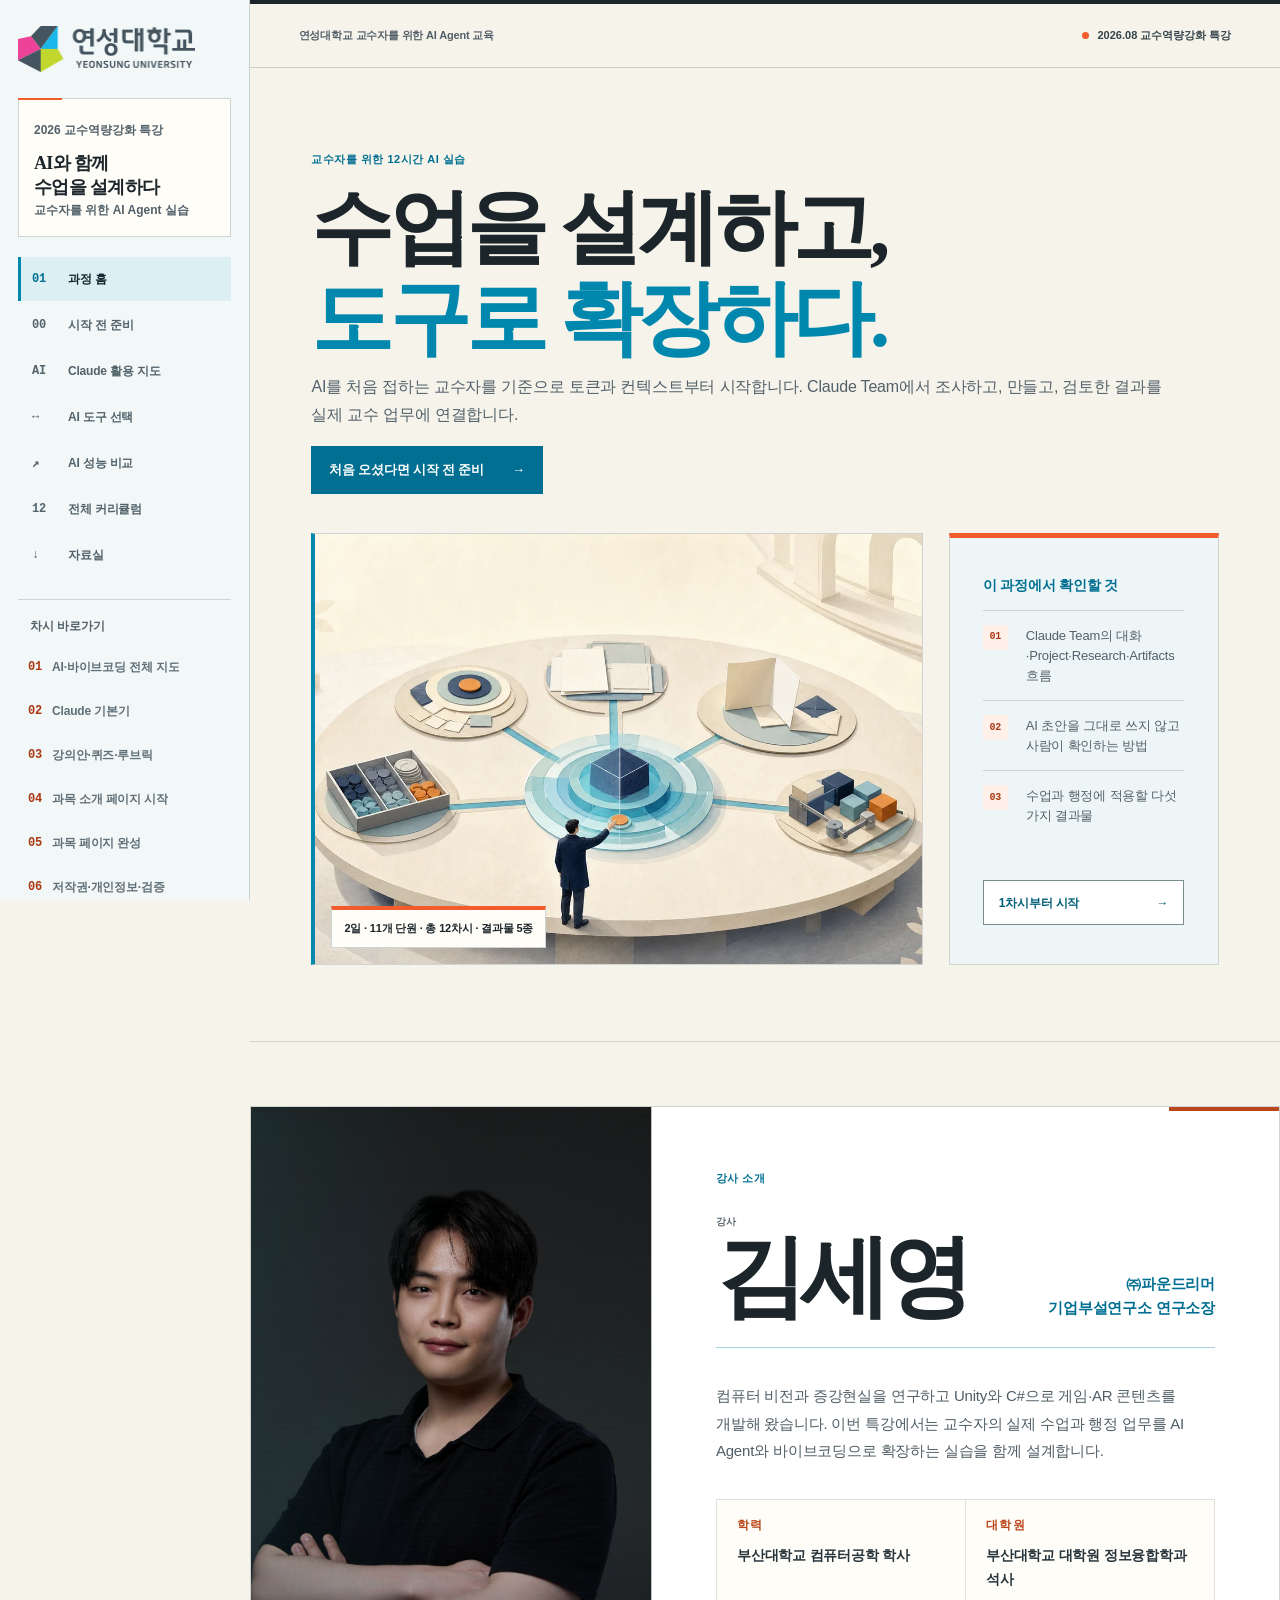
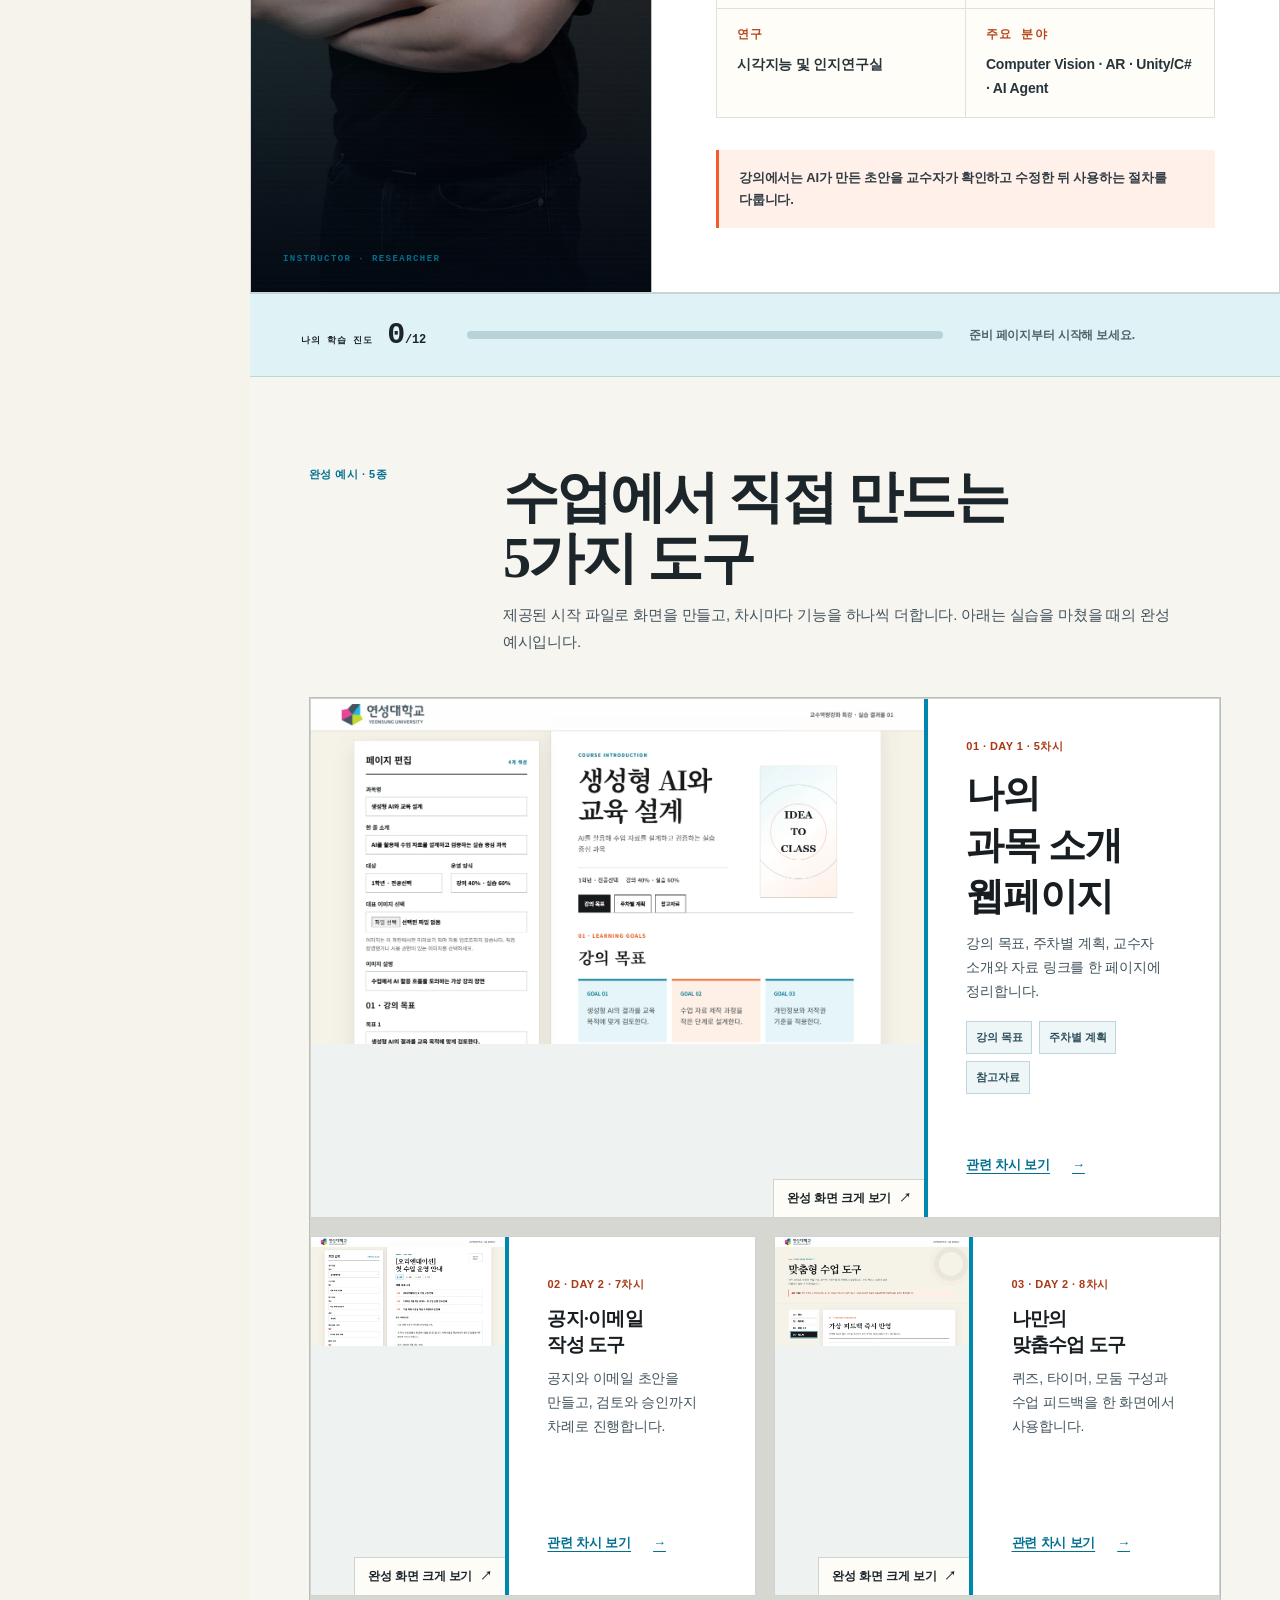
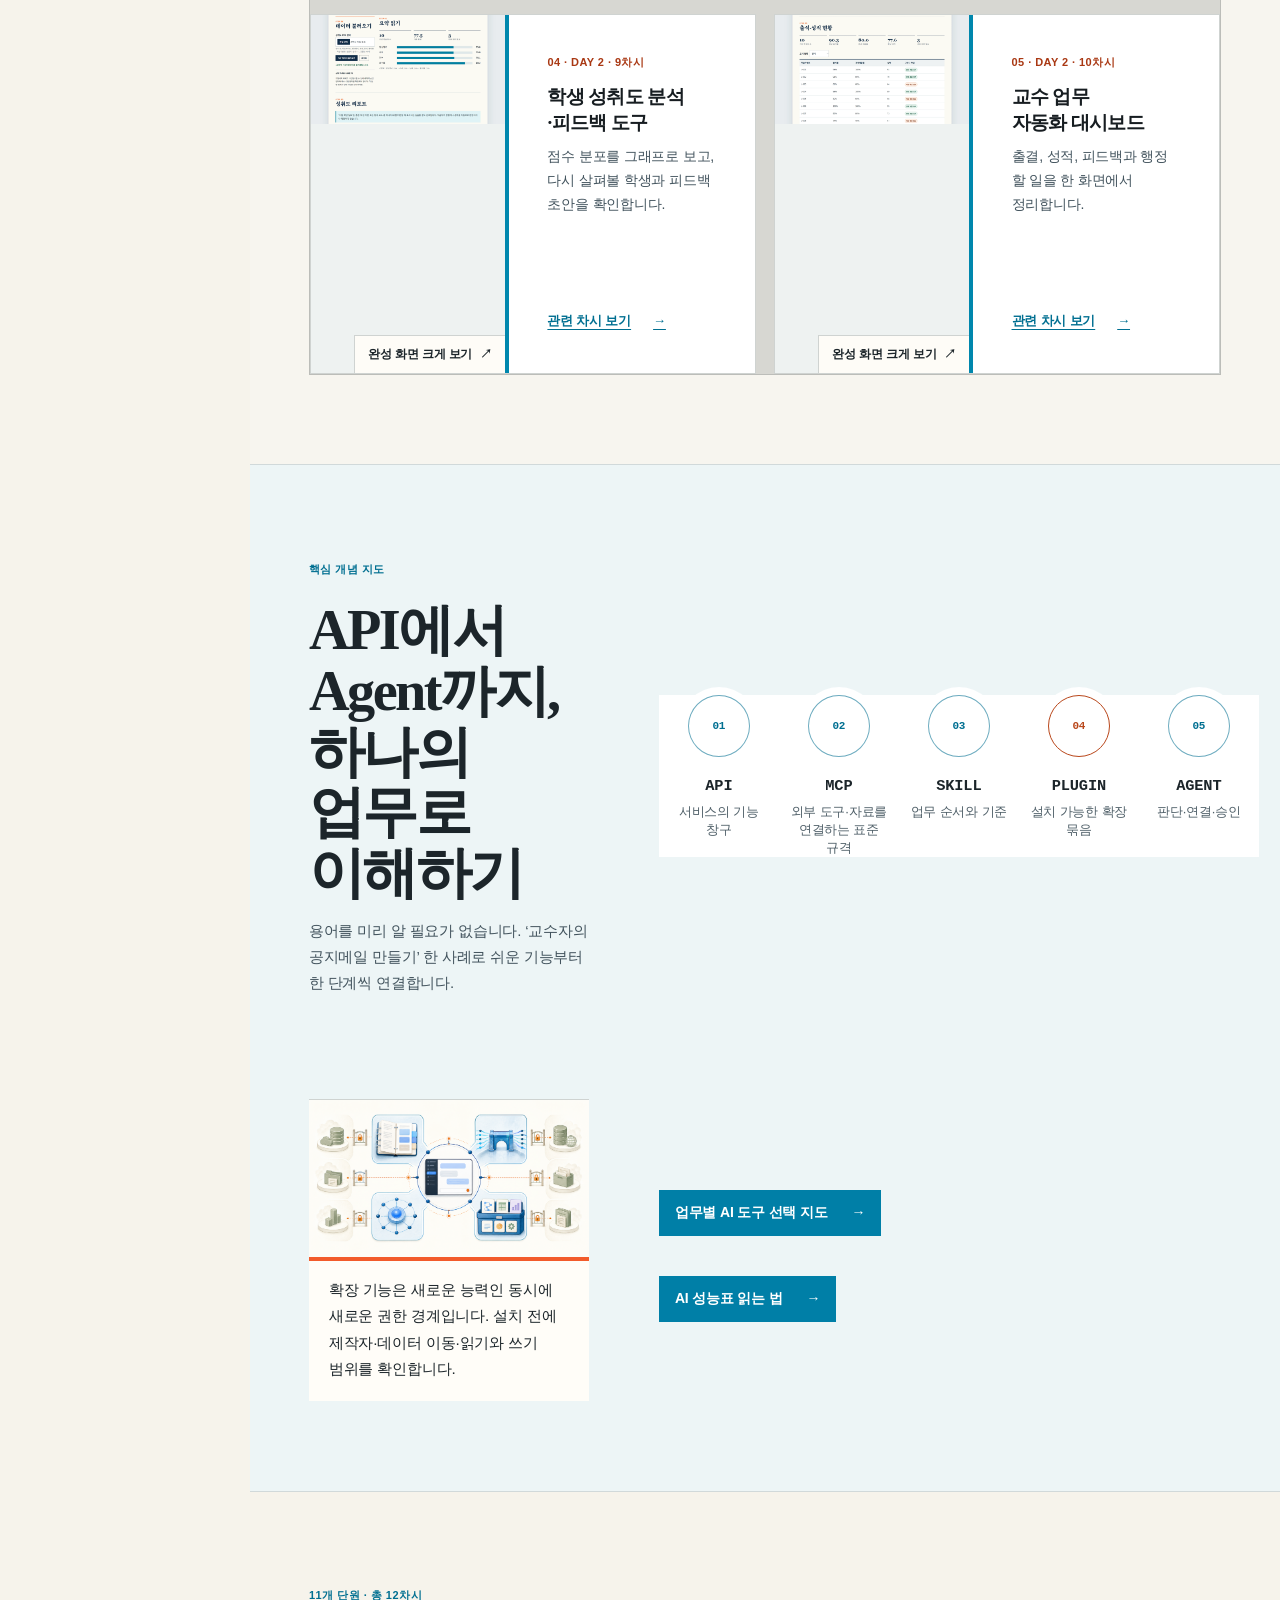
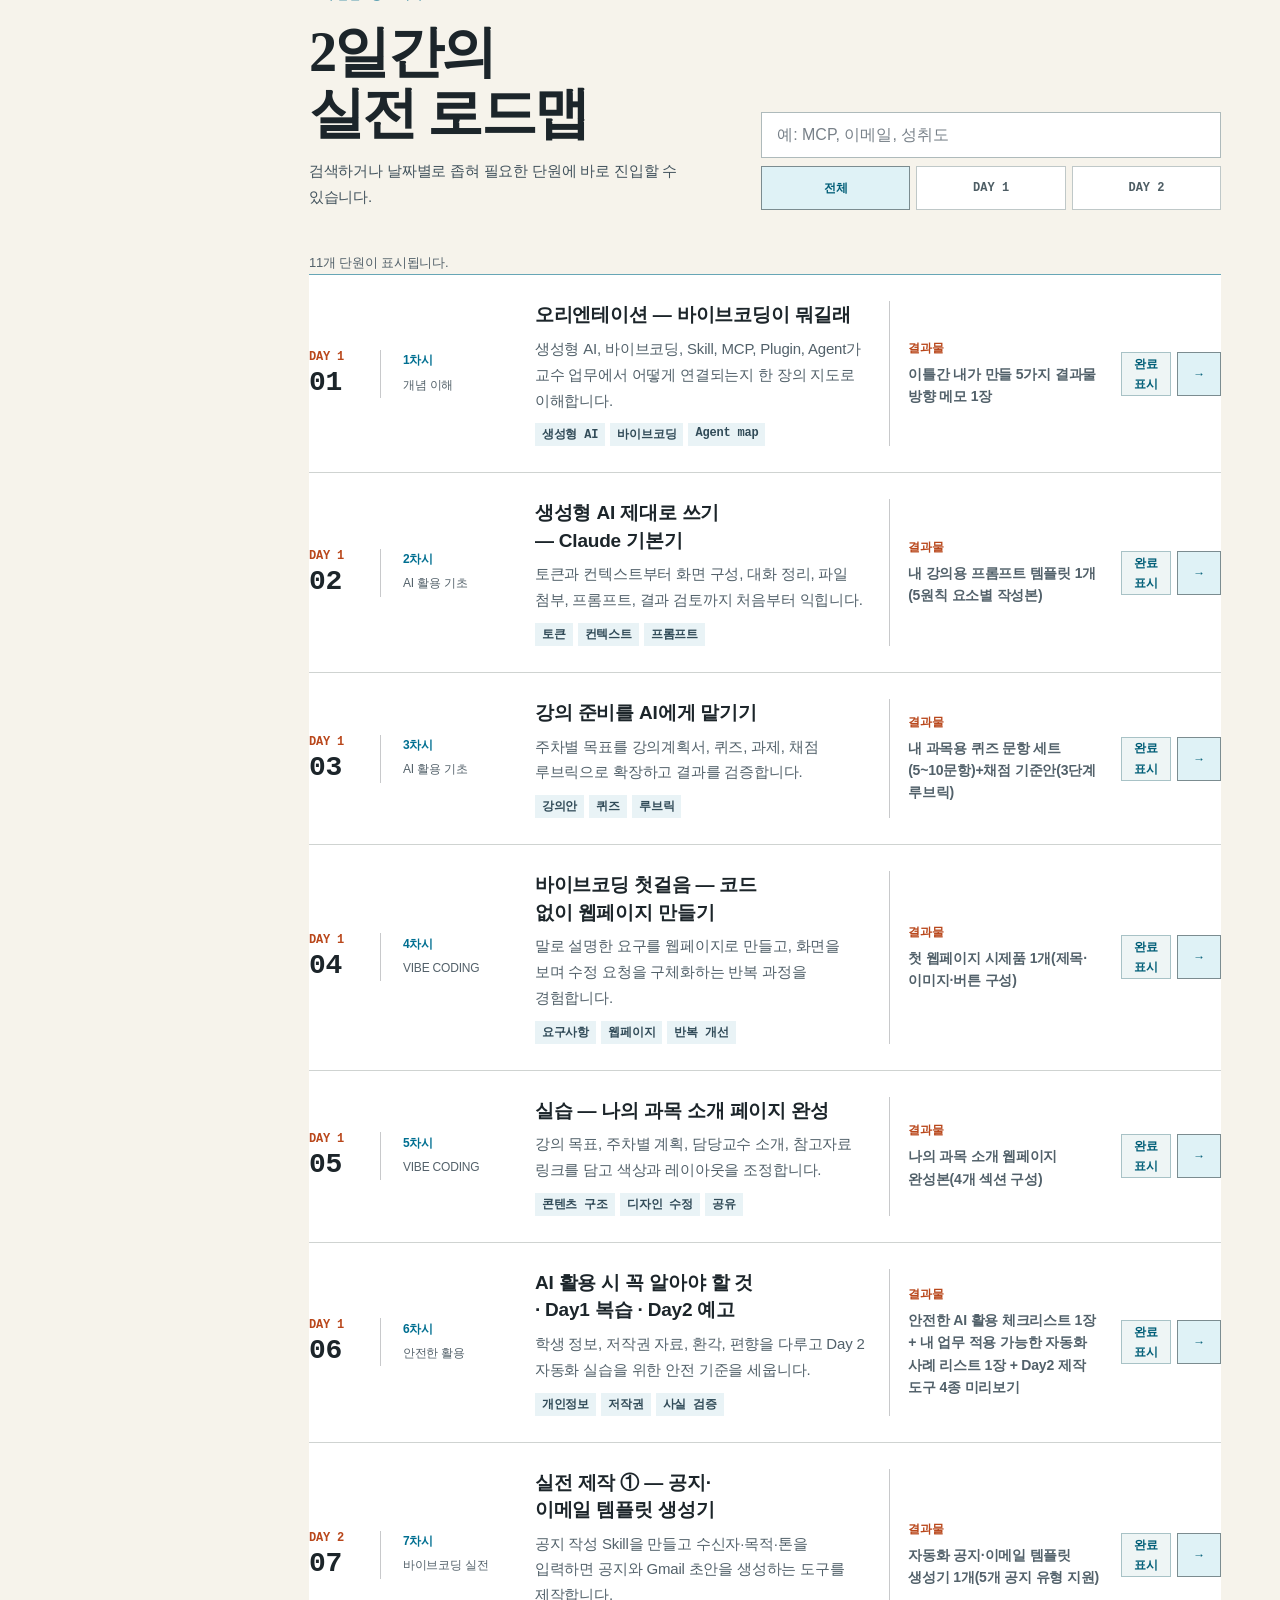
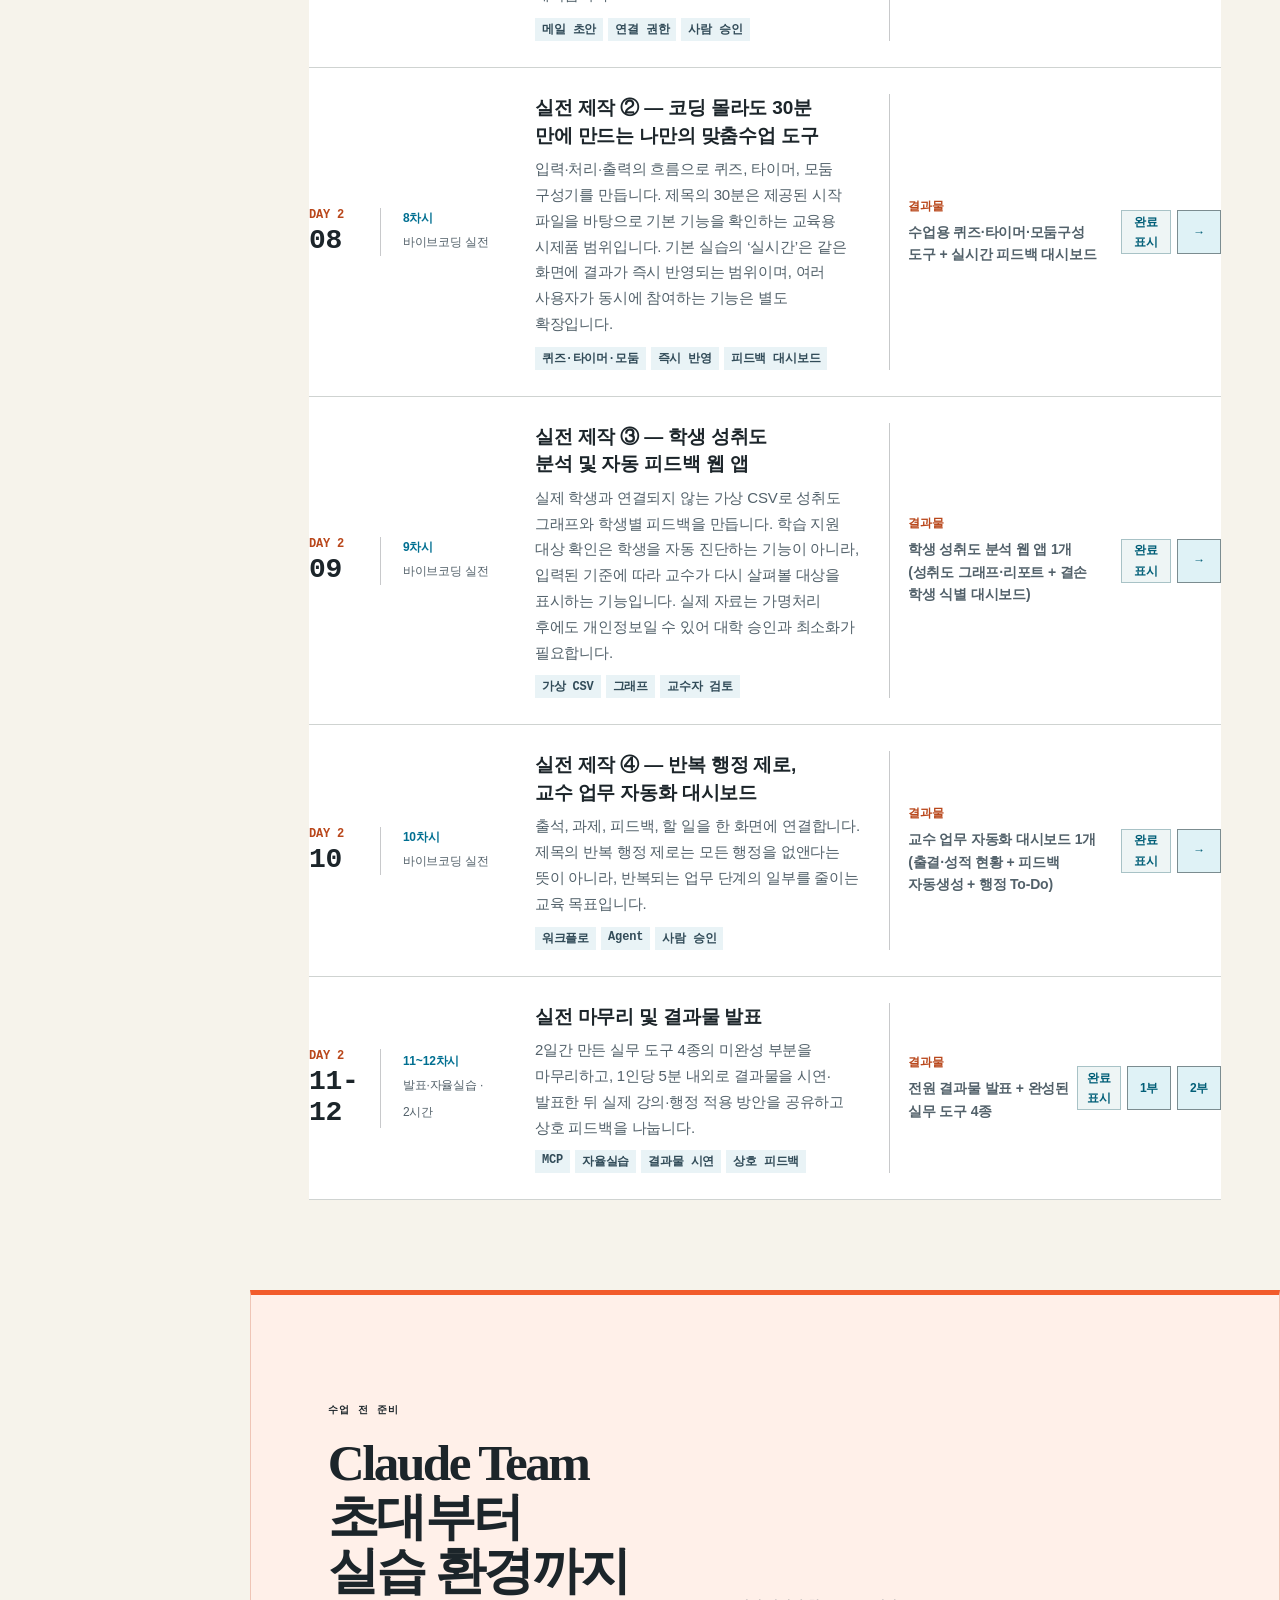
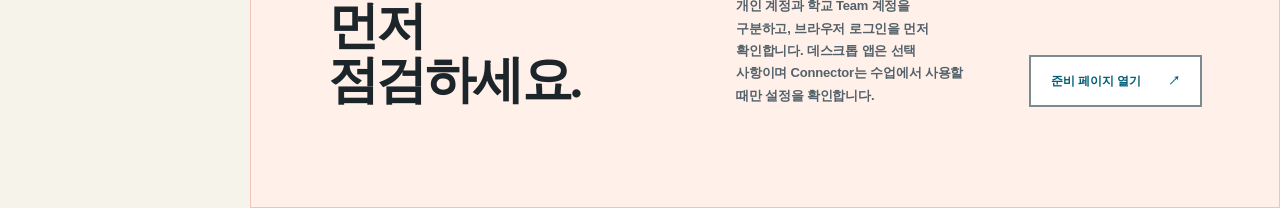
==== commit 2097e33a: "Improve first-time course journey and accessibility" ====
--- a/index.html
+++ b/index.html
@@ -22,8 +22,8 @@
         window.location.replace("./offline-help.html");
       }
     </script>
-    <script type="module" crossorigin src="./assets/index-D_Ux9b7F.js"></script>
-    <link rel="stylesheet" crossorigin href="./assets/index-RbcIAcwq.css">
+    <script type="module" crossorigin src="./assets/index-G01nSwPs.js"></script>
+    <link rel="stylesheet" crossorigin href="./assets/index-BX8uESj7.css">
   </head>
   <body>
     <div id="root"></div>
--- a/assets/index-BX8uESj7.css
+++ b/assets/index-BX8uESj7.css
@@ -0,0 +1 @@
+*{box-sizing:border-box}html{scroll-behavior:smooth}body{background:var(--ink);color:var(--cream);word-break:keep-all;margin:0;font-family:Pretendard Variable,Pretendard,Noto Sans KR,Apple SD Gothic Neo,Arial,sans-serif;line-height:1.55}a{color:inherit;text-decoration:none}button,input{font:inherit}button,a{-webkit-tap-highlight-color:transparent}::selection{background:var(--cyan);color:var(--ink)}.skip-link{z-index:999;background:var(--cyan);color:var(--ink);padding:12px 18px;font-weight:800;position:fixed;top:-80px;left:16px}.skip-link:focus{top:16px}.sr-only,.sr-only:not(:focus):not(:active){clip:rect(0, 0, 0, 0);white-space:nowrap;border:0;width:1px;height:1px;margin:-1px;padding:0;position:absolute;overflow:hidden}.site-shell{min-height:100vh}.sidebar{z-index:20;width:var(--sidebar);background:linear-gradient(180deg, #3fd7ff0b, transparent 28%), var(--navy);border-right:1px solid var(--line);flex-direction:column;padding:26px 20px;display:flex;position:fixed;inset:0 auto 0 0;overflow-y:auto}.sidebar:after{content:"";left:calc(var(--sidebar) - 1px);background:linear-gradient(var(--cyan), transparent);width:1px;height:150px;position:fixed;top:0}.wordmark{width:218px;min-width:0;display:block}.course-stamp{border:1px solid var(--line);background:#01081185;margin:36px 0 26px;padding:20px 18px;position:relative}.course-stamp:before{content:"";background:var(--orange);width:56px;height:2px;position:absolute;top:-1px;left:-1px}.course-stamp span,.course-stamp p{color:var(--muted-2);letter-spacing:.12em;font:700 9px/1.5 monospace}.course-stamp strong{color:var(--cyan);letter-spacing:.08em;margin:8px 0 2px;font:800 25px/1 monospace;display:block}.course-stamp p{color:var(--muted);margin:0}.sidebar>nav{gap:4px;display:grid}.sidebar>nav a{color:var(--muted);border-left:2px solid #0000;align-items:center;gap:12px;padding:12px;font-size:13px;font-weight:700;display:flex}.sidebar>nav a span{width:24px;color:var(--muted-2);font:700 11px monospace}.sidebar>nav a.is-active span{color:var(--cyan)}.sidebar-module-list{border-top:1px solid var(--line);margin-top:28px;padding-top:22px;display:grid}.sidebar-module-list>p{color:var(--muted-2);letter-spacing:.15em;margin:0 0 10px 12px;font:700 9px monospace}.sidebar-module-list a{min-width:0;color:var(--muted-2);align-items:center;gap:10px;padding:7px 12px;display:flex}.sidebar-module-list a span{color:var(--orange);font:700 9px monospace}.sidebar-module-list a b{text-overflow:ellipsis;white-space:nowrap;min-width:0;font-size:11px;font-weight:600;overflow:hidden}.sidebar-foot{color:var(--muted-2);letter-spacing:.08em;margin-top:auto;padding:22px 12px 4px;font:700 9px/1.7 monospace}.sidebar-foot strong{color:var(--muted);margin-left:13px;display:block}.live-dot{background:var(--orange);width:6px;height:6px;box-shadow:0 0 10px var(--orange);border-radius:50%;margin-right:7px;display:inline-block}.content-shell{margin-left:var(--sidebar);min-height:100vh}.topbar{z-index:15;height:var(--topbar);border-bottom:1px solid var(--line);-webkit-backdrop-filter:blur(18px);backdrop-filter:blur(18px);background:#030912e0;justify-content:flex-end;align-items:center;padding:0 clamp(24px,4vw,64px);display:flex;position:sticky;top:0}.topbar-status{color:var(--muted);letter-spacing:.08em;font:700 11px monospace}.status-pulse{background:var(--cyan);width:7px;height:7px;box-shadow:0 0 12px var(--cyan);border-radius:50%;margin-right:9px;display:inline-block}.mobile-brand,.mobile-menu{display:none}.hero-section{min-height:calc(100vh - var(--topbar));background:linear-gradient(90deg, transparent 49.8%, #3fd7ff0b 50%, transparent 50.2%), linear-gradient(#3fd7ff09 1px, transparent 1px), linear-gradient(90deg, #3fd7ff09 1px, transparent 1px), radial-gradient(circle at 76% 42%, #0d83ba24, transparent 34%), var(--ink);background-size:auto,62px 62px,62px 62px,auto;grid-template-columns:minmax(0,1.15fr) minmax(380px,.85fr);align-items:center;gap:clamp(38px,6vw,96px);padding:clamp(64px,8vw,120px) clamp(30px,6vw,90px);display:grid;position:relative}.hero-section:after{content:"";background:linear-gradient(90deg, var(--orange), transparent);width:45%;height:1px;position:absolute;bottom:0;left:0}.eyebrow,.section-index{color:var(--cyan);letter-spacing:.16em;font:800 10px/1.2 monospace}.eyebrow{align-items:center;gap:10px;display:flex}.eyebrow span{background:var(--orange);width:24px;height:2px}.hero-copy h1{letter-spacing:-.065em;max-width:800px;margin:24px 0;font-size:clamp(48px,6vw,88px);line-height:1.02}.hero-copy h1 em,.subpage-hero h1 em{color:var(--cyan);text-shadow:0 0 34px #3fd7ff33;font-style:normal}.hero-copy>p{max-width:640px;color:var(--muted);margin:0;font-size:clamp(15px,1.3vw,19px);line-height:1.8}.hero-actions{gap:12px;margin-top:38px;display:flex}.action-primary,.action-ghost{justify-content:center;align-items:center;min-height:52px;padding:0 21px;font-size:13px;font-weight:800;transition:all .2s;display:inline-flex}.action-primary span{margin-left:30px}.action-primary:hover{transform:translate(-2px,-2px);box-shadow:12px 12px #ff6b35e0}.action-ghost{color:var(--muted);border:1px solid var(--line-strong);cursor:pointer;background:0 0}.hero-console{border:1px solid var(--line-strong);background:#05111ddb;position:relative;box-shadow:0 28px 100px #00000061,inset 0 0 60px #3fd7ff08}.hero-console:before,.hero-console:after{content:"";border-color:var(--orange);width:24px;height:24px;position:absolute}.hero-console:before{border-left:2px solid var(--orange);border-top:2px solid var(--orange);top:-4px;left:-4px}.hero-console:after{border-right:2px solid var(--orange);border-bottom:2px solid var(--orange);bottom:-4px;right:-4px}.console-top{border-bottom:1px solid var(--line);color:var(--muted-2);letter-spacing:.1em;justify-content:space-between;padding:14px 17px;font:700 9px monospace;display:flex}.console-top i{color:var(--cyan);font-style:normal}.console-radar{aspect-ratio:1;background:radial-gradient(circle,#3fd7ff26 0 2px,#0000 3px),conic-gradient(from 12deg,#0000,#3fd7ff1f,#0000 22%);border:1px solid #3fd7ff38;border-radius:50%;width:min(270px,70%);margin:30px auto;position:relative}.radar-ring,.radar-cross{display:block;position:absolute}.radar-ring{border:1px solid #3fd7ff2e;border-radius:50%;inset:18%}.radar-ring.ring-2{inset:36%}.radar-cross.cross-x{background:#3fd7ff24;height:1px;top:50%;left:4%;right:4%}.radar-cross.cross-y{background:#3fd7ff24;width:1px;top:4%;bottom:4%;left:50%}.console-radar b{color:var(--cyan);text-shadow:0 0 18px var(--cyan);place-items:center;font:800 30px monospace;display:grid;position:absolute;inset:0}.console-flow{color:var(--muted-2);letter-spacing:.08em;flex-wrap:wrap;justify-content:center;gap:8px;font:700 9px monospace;display:flex}.console-flow span{border:1px solid var(--line);padding:6px 8px}.console-flow b{color:var(--orange);align-self:center}.hero-console dl{border-top:1px solid var(--line);margin:26px 0 0}.hero-console dl div{border-bottom:1px solid var(--line);justify-content:space-between;padding:12px 17px;font:700 9px monospace;display:flex}.hero-console dt{color:var(--muted-2)}.hero-console dd{color:var(--muted);margin:0}.progress-strip{background:var(--cyan);color:var(--ink);grid-template-columns:140px minmax(180px,1fr) minmax(260px,auto);align-items:center;gap:26px;padding:24px clamp(30px,6vw,90px);display:grid}.progress-strip>div:first-child{align-items:baseline;gap:14px;display:flex}.progress-strip>div:first-child span{letter-spacing:.1em;font:900 9px monospace}.progress-strip strong{font:900 30px monospace}.progress-strip strong small{font-size:12px}.progress-track{background:#03091233;height:5px;overflow:hidden}.progress-track span{background:var(--ink);height:100%;transition:width .3s;display:block}.progress-strip p{margin:0;font-size:12px;font-weight:800}.outcome-section,.curriculum-section,.role-lanes,.official-screen-section,.step-section,.troubleshooting-section,.official-sources,.resource-list{padding:clamp(72px,9vw,136px) clamp(30px,6vw,90px)}.section-intro{grid-template-columns:160px 1fr;align-items:start;gap:34px;margin-bottom:42px;display:grid}.section-intro h2,.architecture-copy h2,.curriculum-heading h2,.section-heading-row h2,.prep-checklist h2,.official-sources h2{letter-spacing:-.045em;margin:0;font-size:clamp(30px,4vw,54px);line-height:1.08}.section-intro p,.architecture-copy p,.curriculum-heading p,.section-heading-row>p{max-width:680px;color:var(--muted);margin:14px 0 0}.outcome-grid{border:1px solid var(--line);background:var(--line);grid-template-columns:1.45fr 1fr;gap:1px;display:grid}.outcome-grid article{background:var(--navy);min-height:180px;padding:30px;position:relative}.outcome-grid article:after{content:"";background:var(--cyan);width:5px;height:5px;box-shadow:0 0 10px var(--cyan);position:absolute;top:18px;right:18px}.outcome-grid article>span{color:var(--orange);letter-spacing:.1em;font:800 9px monospace}.outcome-grid h3{margin:22px 0 8px;font-size:22px}.outcome-grid p{max-width:500px;color:var(--muted);margin:0;font-size:13px}.outcome-grid .outcome-main{background:radial-gradient(circle at 20% 20%, #3fd7ff1f, transparent 38%), var(--panel);flex-direction:column;grid-row:span 4;justify-content:flex-end;min-height:100%;padding:clamp(32px,5vw,64px);display:flex}.outcome-main h3{letter-spacing:-.04em;font-size:clamp(34px,4vw,58px)}.code-line{border-top:1px solid var(--line);color:var(--cyan);margin-top:50px;padding-top:18px;font:700 10px monospace}.code-line i{background:var(--orange);border-radius:50%;width:6px;height:6px;margin-right:8px;display:inline-block}.instructor-section{border-block:1px solid var(--line);background:var(--navy);grid-template-columns:minmax(330px,.72fr) minmax(520px,1.28fr);min-height:720px;display:grid}.instructor-portrait{border-right:1px solid var(--line);background:#030910;min-height:720px;position:relative;overflow:hidden}.instructor-portrait:after{content:"";pointer-events:none;background:linear-gradient(#0000 52%,#030912f5 100%),linear-gradient(90deg,#3fd7ff12,#0000 50%);position:absolute;inset:0}.instructor-portrait img{object-fit:cover;object-position:50% 20%;filter:saturate(.78)contrast(1.08);width:100%;height:100%;display:block}.portrait-scan{z-index:2;opacity:.18;pointer-events:none;background:repeating-linear-gradient(#0000 0 5px,#3fd7ff26 6px);position:absolute;inset:0}.instructor-portrait>span{z-index:3;color:var(--cyan);letter-spacing:.16em;font:800 9px monospace;position:absolute;bottom:28px;left:32px}.instructor-profile{background:radial-gradient(circle at 100% 0,#3fd7ff17,#0000 32%);flex-direction:column;justify-content:center;padding:clamp(54px,7vw,104px);display:flex;position:relative}.instructor-profile:before{content:"";background:var(--orange);width:110px;height:4px;position:absolute;top:0;right:0}.instructor-title-row{border-bottom:1px solid var(--line-strong);grid-template-columns:1fr auto;align-items:end;gap:36px;margin:28px 0 34px;padding-bottom:28px;display:grid}.instructor-title-row p{color:var(--muted-2);margin:0 0 5px;font:800 10px monospace}.instructor-title-row h2{letter-spacing:-.07em;margin:0;font-size:clamp(52px,7vw,92px);line-height:.95}.instructor-title-row strong{color:var(--cyan);text-align:right;font-size:15px;line-height:1.55}.instructor-summary{max-width:820px;color:var(--muted);margin:0;font-size:15px;line-height:1.85}.credential-rail{border-top:1px solid var(--line);border-left:1px solid var(--line);margin-top:34px}.credential-rail dl{grid-template-columns:1fr 1fr;margin:0;display:grid}.credential-rail dl>div{border-right:1px solid var(--line);border-bottom:1px solid var(--line);min-height:82px;padding:17px 20px}.credential-rail dt{color:var(--orange);letter-spacing:.12em;font:800 8px monospace}.credential-rail dd{color:#dce6ed;margin:9px 0 0;font-size:12px;font-weight:700}.instructor-profile blockquote{color:var(--cream);background:var(--orange-soft);border-left:3px solid var(--orange);margin:32px 0 0;padding:17px 20px;font-size:13px;font-weight:750}.architecture-section{background:var(--navy);border-block:1px solid var(--line);grid-template-columns:minmax(280px,.75fr) minmax(600px,1.25fr);align-items:center;gap:70px;padding:clamp(72px,9vw,130px) clamp(30px,6vw,90px);display:grid}.architecture-copy h2{margin-top:18px}.architecture-flow{grid-template-columns:repeat(5,1fr);display:grid;position:relative}.architecture-flow:before{content:"";background:linear-gradient(90deg,var(--orange),var(--cyan));height:1px;position:absolute;top:31px;left:7%;right:7%}.architecture-node{z-index:1;text-align:center;padding:0 8px;position:relative}.architecture-node>span{border:1px solid var(--line-strong);background:var(--navy);width:62px;height:62px;color:var(--cyan);box-shadow:0 0 0 8px var(--navy);border-radius:50%;place-items:center;margin:0 auto 20px;font:800 11px monospace;display:grid}.architecture-node strong{font:900 clamp(12px,1.2vw,17px) monospace;display:block}.architecture-node small{color:var(--muted-2);margin-top:8px;font-size:10px;line-height:1.4;display:block}.architecture-node:nth-child(4)>span{border-color:var(--orange);color:var(--orange)}.curriculum-heading{justify-content:space-between;align-items:flex-end;gap:30px;margin-bottom:42px;display:flex}.curriculum-heading h2{margin-top:14px}.course-search{min-width:min(100%,460px)}.course-search input{width:100%;height:46px;color:var(--cream);background:var(--panel);border:1px solid var(--line);outline:none;padding:0 15px}.course-search input:focus{border-color:var(--cyan);box-shadow:0 0 0 3px var(--cyan-soft)}.day-filter{gap:6px;margin-top:8px;display:flex}.day-filter button{border:1px solid var(--line);height:34px;color:var(--muted-2);cursor:pointer;background:0 0;flex:1;font:800 9px monospace}.day-filter button.is-active{background:var(--cyan);border-color:var(--cyan);color:var(--ink)}.session-list{border-top:1px solid var(--line-strong)}.session-row{border-bottom:1px solid var(--line);grid-template-columns:72px 110px minmax(250px,1fr) minmax(150px,210px) 100px;align-items:center;gap:22px;padding:26px 0;transition:background .2s;display:grid}.session-number{border-right:1px solid var(--line)}.session-number small{color:var(--orange);font:800 8px monospace;display:block}.session-number strong{color:var(--cream);margin-top:3px;font:800 28px monospace;display:block}.session-time span{color:var(--cyan);font-size:12px;font-weight:800;display:block}.session-copy h3{margin:0 0 7px;font-size:17px}.session-copy p{max-width:760px;color:var(--muted);margin:0;font-size:12px}.session-copy>div{flex-wrap:wrap;gap:5px;margin-top:10px;display:flex}.session-copy>div span,.concept-chips span{color:var(--muted-2);background:#ffffff09;padding:3px 7px;font:700 8px monospace}.session-result{border-left:1px solid var(--line);flex-direction:column;justify-content:center;align-self:stretch;padding-left:18px;display:flex}.session-result small{color:var(--orange);font:800 8px monospace}.session-result strong{color:var(--muted);margin-top:6px;font-size:11px}.session-actions{justify-content:flex-end;gap:6px;display:flex}.session-actions button,.session-actions a{border:1px solid var(--line);min-height:35px;color:var(--muted-2);cursor:pointer;background:0 0;font-size:9px;font-weight:800}.session-actions a{width:35px;color:var(--cyan);place-items:center;display:grid}.session-actions button:hover,.session-actions a:hover{border-color:var(--cyan);color:var(--cream)}.session-row.is-complete{opacity:1}.empty-state{color:var(--muted);text-align:center;border-bottom:1px solid var(--line);padding:80px 20px}.start-banner{background:var(--orange);color:var(--ink);grid-template-columns:1.2fr .8fr auto;align-items:end;gap:clamp(24px,5vw,70px);padding:clamp(60px,8vw,100px) clamp(30px,6vw,90px);display:grid}.start-banner>div>span{letter-spacing:.14em;font:900 10px monospace}.start-banner h2{letter-spacing:-.05em;margin:14px 0 0;font-size:clamp(30px,4vw,56px);line-height:1.06}.start-banner p{margin:0;font-size:13px;font-weight:700}.start-banner>a{border:2px solid var(--ink);align-items:center;gap:28px;min-height:52px;padding:0 20px;font-size:12px;font-weight:900;display:flex}.start-banner>a:hover{background:var(--ink);color:var(--orange)}.subpage-hero{background:radial-gradient(circle at 76% 50%, #3fd7ff21, transparent 32%), linear-gradient(120deg,var(--ink),var(--navy));border-bottom:1px solid var(--line);grid-template-columns:1.1fr .9fr;align-items:center;gap:70px;min-height:520px;padding:90px clamp(30px,6vw,90px);display:grid}.subpage-hero h1{letter-spacing:-.065em;margin:20px 0;font-size:clamp(48px,6vw,84px);line-height:1.01}.subpage-hero>div>p{max-width:640px;color:var(--muted);font-size:17px}.preflight-panel,.resource-version{border:1px solid var(--line-strong);background:#05111db8;padding:32px;position:relative}.preflight-panel:before,.resource-version:before{content:"";background:var(--orange);width:72px;height:3px;position:absolute;top:-1px;left:-1px}.preflight-panel>span,.resource-version>span{color:var(--cyan);letter-spacing:.13em;margin-bottom:24px;font:800 9px monospace;display:block}.preflight-panel strong{font-size:13px;display:inline-block}.preflight-panel i{color:var(--orange);margin:0 10px;font-style:normal}.preflight-panel p,.resource-version p{border-top:1px solid var(--line);color:var(--muted);margin:24px 0 0;padding-top:20px;font-size:11px}.section-heading-row{justify-content:space-between;align-items:end;gap:50px;margin-bottom:42px;display:flex}.section-heading-row h2{margin-top:14px}.section-heading-row>p{text-align:right;max-width:450px}.lane-grid{border:1px solid var(--line);background:var(--line);grid-template-columns:1fr 1fr;gap:1px;display:grid}.lane-card{background:var(--navy);min-height:390px;padding:clamp(30px,4vw,54px)}.lane-card>span{color:var(--muted-2);letter-spacing:.12em;font:800 9px monospace}.lane-card h3{margin:24px 0 28px;font-size:34px}.lane-card ol{counter-reset:lane;margin:0;padding:0;list-style:none}.lane-card li{counter-increment:lane;border-top:1px solid var(--line);color:var(--muted);grid-template-columns:28px 1fr;gap:10px;padding:12px 0;font-size:13px;display:grid}.lane-card li:before{content:"0" counter(lane);color:var(--cyan);font:800 9px monospace}.faculty-lane h3,.faculty-lane li:before{color:var(--orange)}.official-screen-section{background:var(--navy);border-block:1px solid var(--line)}.screen-grid{grid-template-columns:1fr 1fr;gap:24px;display:grid}.screen-card{background:var(--ink);border:1px solid var(--line);margin:0}.screen-frame{aspect-ratio:16/10;background:#101010;place-items:start center;display:grid;overflow:hidden}.screen-frame img{width:100%;height:auto;display:block}.screen-card figcaption{padding:24px}.screen-card figcaption>span{color:var(--orange);font:800 9px monospace}.screen-card figcaption>strong{margin:12px 0 8px;font-size:20px;display:block}.screen-card figcaption p{color:var(--muted);margin:0;font-size:12px}.screen-card figcaption a{color:var(--cyan);margin-top:18px;font-size:11px;font-weight:800;display:inline-block}.source-bar{border:1px solid var(--line);color:var(--muted-2);grid-template-columns:auto auto 1fr;align-items:center;gap:20px;margin-top:20px;padding:14px 18px;font:700 9px monospace;display:grid}.source-bar span{color:var(--cyan)}.source-bar strong{color:var(--cream)}.source-bar p{text-align:right;margin:0}.step-section{background:var(--ink)}.step-timeline{max-width:980px;margin-left:auto}.step-timeline article{grid-template-columns:74px 1fr;gap:28px;display:grid;position:relative}.step-timeline article:not(:last-child):before{content:"";background:linear-gradient(var(--cyan), var(--line));width:1px;position:absolute;top:62px;bottom:0;left:36px}.step-node{z-index:1;position:relative}.step-node span{background:var(--navy);border:1px solid var(--line-strong);width:74px;height:54px;color:var(--cyan);place-items:center;font:800 12px monospace;display:grid}.step-body{padding:4px 0 54px}.step-body h3{margin:0 0 8px;font-size:21px}.step-body p{color:var(--muted);margin:0;font-size:13px}.step-body>div{border-left:2px solid var(--orange);background:var(--orange-soft);color:#d5dde3;gap:14px;margin-top:16px;padding:10px 14px;font-size:11px;display:flex}.step-body>div small{color:var(--orange);font:800 9px monospace}.critical-note{color:var(--ink);background:var(--orange);grid-template-columns:1fr 1fr;gap:60px;padding:clamp(55px,7vw,92px) clamp(30px,6vw,90px);display:grid}.critical-note span{letter-spacing:.12em;font:900 10px monospace}.critical-note h2{letter-spacing:-.045em;margin:12px 0 0;font-size:clamp(28px,4vw,50px);line-height:1.07}.critical-note p{align-self:end;max-width:620px;margin:0;font-weight:750}.prep-checklist{background:var(--navy);padding:clamp(72px,9vw,130px) clamp(30px,9vw,140px)}.checklist-heading{justify-content:space-between;align-items:end;display:flex}.checklist-heading>div>span{color:var(--cyan);letter-spacing:.13em;font:800 9px monospace}.checklist-heading h2{margin-top:13px}.checklist-heading>strong{color:var(--cyan);font:900 44px monospace}.checklist-track{background:#ffffff12;height:5px;margin:24px 0 30px}.checklist-track span{background:linear-gradient(90deg,var(--orange),var(--cyan));height:100%;transition:width .25s;display:block}.checklist-items{gap:8px;display:grid}.checklist-items label{border:1px solid var(--line);cursor:pointer;background:#0309127a;grid-template-columns:44px 1fr;align-items:center;min-height:58px;display:grid}.checklist-items label input{opacity:0;position:absolute}.checklist-items label>span{color:var(--muted-2);border-right:1px solid var(--line);align-self:stretch;place-items:center;font:800 10px monospace;display:grid}.checklist-items label b{color:var(--muted);padding:0 17px;font-size:12px}.checklist-items label.is-checked{background:var(--cyan-soft);border-color:#3fd7ff59}.checklist-items label.is-checked>span{color:var(--cyan)}.checklist-items label.is-checked b{color:var(--cream)}.prep-checklist>p{color:var(--muted-2);margin:20px 0 0;font-size:10px}.troubleshooting-section{background:var(--ink)}.trouble-grid{grid-template-columns:1fr 1fr;gap:10px;display:grid}.trouble-grid details{border:1px solid var(--line);background:var(--navy)}.trouble-grid summary{cursor:pointer;padding:20px;font-size:13px;font-weight:800;list-style:none}.trouble-grid summary:after{content:"+";float:right;color:var(--cyan);font:800 16px monospace}.trouble-grid details[open] summary:after{content:"−"}.trouble-grid details p{color:var(--muted);margin:0;padding:0 20px 20px;font-size:12px}.official-sources{background:var(--navy);border-top:1px solid var(--line);grid-template-columns:.7fr 1.3fr;gap:60px;display:grid}.official-sources>div>span{color:var(--orange);font:800 9px monospace}.official-sources h2{margin-top:14px}.official-sources ul{margin:0;padding:0;list-style:none}.official-sources li{border-top:1px solid var(--line);padding:16px 0}.official-sources li a{color:var(--cyan);font-size:13px;font-weight:800;display:block}.official-sources li small{color:var(--muted-2);margin-top:5px;display:block}.official-sources>p{color:var(--muted-2);grid-column:2;margin:-44px 0 0;font:700 9px monospace}.next-route{border-top:1px solid var(--line);background:var(--ink);justify-content:space-between;gap:20px;padding:28px clamp(30px,6vw,90px);display:flex}.next-route a{color:var(--muted);font-size:12px;font-weight:800}.next-route a:last-child{text-align:right;color:var(--cream)}.next-route a span{color:var(--orange);font:800 8px monospace;display:block}.session-hero{background:radial-gradient(circle at 85% 30%,#3fd7ff1f,transparent 33%),var(--navy);border-bottom:1px solid var(--line);grid-template-columns:170px 1fr;align-items:center;gap:56px;min-height:480px;padding:80px clamp(30px,7vw,110px);display:grid}.session-hero-number{border:1px solid var(--line-strong);flex-direction:column;justify-content:center;min-height:230px;padding:24px;display:flex;position:relative}.session-hero-number:before{content:"";background:var(--orange);width:42px;height:4px;position:absolute;top:-1px;left:-1px}.session-hero-number small{color:var(--orange);font:800 9px monospace}.session-hero-number strong{color:var(--cyan);font:900 72px/1 monospace}.session-hero-number span{color:var(--muted);font-size:12px;font-weight:800}.session-hero h1{letter-spacing:-.055em;max-width:920px;margin:18px 0;font-size:clamp(38px,5vw,70px);line-height:1.08}.session-hero p{max-width:820px;color:var(--muted);margin:0;font-size:15px}.concept-chips{gap:7px;margin-top:24px;display:flex}.concept-chips span{color:var(--cyan);border:1px solid var(--line);background:0 0}.session-blueprint{background:var(--line);grid-template-columns:repeat(2,1fr);gap:1px;padding:clamp(70px,8vw,120px) clamp(30px,6vw,90px);display:grid}.session-blueprint article{background:var(--ink);min-height:200px;padding:34px}.session-blueprint .blueprint-output{background:radial-gradient(circle at 20% 10%,#ff6b3529,transparent 38%),var(--panel);flex-direction:column;grid-row:span 2;justify-content:flex-end;min-height:401px;display:flex}.session-blueprint article>span{color:var(--cyan);font:800 9px monospace}.session-blueprint h2{margin:18px 0;font-size:clamp(32px,4vw,54px);line-height:1.08}.session-blueprint h3{margin:18px 0 8px}.session-blueprint p{color:var(--muted);margin:0;font-size:12px}.content-status{background:var(--cyan);color:var(--ink);grid-template-columns:.6fr 1.4fr;align-items:center;gap:50px;padding:46px clamp(30px,6vw,90px);display:grid}.content-status span{font:900 9px monospace;display:block}.content-status strong{font-size:25px}.content-status p{margin:0;font-size:12px;font-weight:750}.content-section{padding:clamp(70px,8vw,112px) clamp(30px,7vw,110px)}.content-kicker{color:var(--cyan);letter-spacing:.15em;font:800 9px/1.4 monospace}.content-heading{justify-content:space-between;align-items:end;gap:50px;margin-bottom:38px;display:flex}.content-heading h2{letter-spacing:-.045em;margin:12px 0 0;font-size:clamp(30px,4vw,50px);line-height:1.08}.content-heading>p{max-width:480px;color:var(--muted);text-align:right;margin:0;font-size:12px}.session-hero-detailed{min-height:540px}.session-overview{background:var(--line);grid-template-columns:1.1fr .9fr;gap:1px;display:grid}.session-overview>article{background:var(--ink);min-height:390px;padding:clamp(38px,5vw,68px)}.session-question{background:radial-gradient(circle at 0 100%,#ff6b3521,transparent 35%),var(--panel);flex-direction:column;display:flex}.session-question h2{letter-spacing:-.045em;max-width:720px;margin:24px 0 44px;font-size:clamp(32px,4vw,54px);line-height:1.16}.session-goals h2{margin:16px 0 28px;font-size:30px}.session-goals ol{counter-reset:goals;margin:0;padding:0;list-style:none}.session-goals li{counter-increment:goals;border-top:1px solid var(--line);color:var(--muted);grid-template-columns:34px 1fr;gap:14px;padding:16px 0;font-size:14px;display:grid}.session-goals li:before{content:"0" counter(goals);color:var(--orange);font:800 10px monospace}.official-curriculum{border-top:1px solid var(--line-strong);border-bottom:1px solid var(--line-strong);background:linear-gradient(145deg,#3fd7ff0e,#0000 42%),#07111b}.official-curriculum>header{grid-template-columns:1fr auto;align-items:start;gap:40px;display:grid}.official-curriculum__lock{color:var(--orange);letter-spacing:.09em;border:1px solid #ff6b358c;padding:7px 10px;font:850 9px monospace;display:inline-flex}.official-curriculum h2{letter-spacing:-.045em;max-width:900px;margin:20px 0 10px;font-size:clamp(30px,4vw,52px);line-height:1.08}.official-curriculum header p{max-width:720px;color:var(--muted);margin:0;font-size:12px;line-height:1.7}.official-curriculum__meta{border-top:2px solid var(--cyan);min-width:170px;display:grid}.official-curriculum__meta>*{border-bottom:1px solid var(--line);padding:11px 0}.official-curriculum__meta strong{color:var(--cyan);font:900 11px monospace}.official-curriculum__meta span{color:var(--muted);font-size:10px;font-weight:800}.official-curriculum>ol{counter-reset:official-points;border-top:1px solid var(--line);grid-template-columns:repeat(2,minmax(0,1fr));gap:0 42px;margin:48px 0 0;padding:0;list-style:none;display:grid}.official-curriculum>ol li{counter-increment:official-points;border-bottom:1px solid var(--line);color:#cbd6dd;grid-template-columns:36px 1fr;gap:12px;padding:18px 0;font-size:12px;line-height:1.7;display:grid}.official-curriculum>ol li:before{content:counter(official-points,decimal-leading-zero);color:var(--cyan);padding-top:3px;font:850 9px monospace}.official-curriculum__result{border-left:3px solid var(--orange);background:var(--orange-soft);grid-template-columns:130px 1fr;align-items:center;gap:22px;margin-top:34px;padding:22px 24px;display:grid}.official-curriculum__result span{color:var(--orange);font:850 9px monospace}.orientation-options{background:radial-gradient(circle at 100% 0,#3fd7ff17,transparent 32%),var(--navy)}.optional-module-selector{border:1px solid var(--line-strong);background:#02081094;padding:clamp(28px,4vw,44px)}.optional-module-selector--over-limit{border-color:#ff6b35b8}.optional-module-selector__header{justify-content:space-between;align-items:start;gap:28px;display:flex}.optional-module-selector__heading{letter-spacing:-.025em;margin:0;font-size:26px}.optional-module-selector__description{max-width:720px;color:var(--muted);margin:9px 0 0;font-size:12px;line-height:1.7}.optional-module-selector__clear{border:1px solid var(--line);min-height:38px;color:var(--cyan);cursor:pointer;background:0 0;padding:0 14px;font:800 10px monospace}.optional-module-selector__clear:disabled{cursor:default;color:var(--muted-2);opacity:.55}.optional-module-selector__clear:focus-visible{outline:2px solid var(--cyan);outline-offset:3px}.optional-module-selector__module:has(input:focus-visible){outline:2px solid var(--cyan);outline-offset:3px}.optional-module-selector__time-summary{flex-wrap:wrap;gap:8px;margin:24px 0 12px;display:flex}.optional-module-selector__time-summary>*{border:1px solid var(--line);color:var(--muted);padding:7px 10px;font:800 9px monospace}.optional-module-selector__time-summary strong{border-color:var(--line-strong);color:var(--cyan)}.optional-module-selector__warning{border-left:3px solid var(--orange);background:var(--orange-soft);color:var(--cream);margin:0 0 16px;padding:13px 15px;font-size:11px;line-height:1.65}.optional-module-selector__modules{border:0;min-width:0;margin:0;padding:0}.optional-module-selector__legend{color:var(--muted-2);margin-bottom:11px;font:800 9px monospace}.optional-module-selector__module-list{background:var(--line);border:1px solid var(--line);grid-template-columns:repeat(2,minmax(0,1fr));gap:1px;display:grid}.optional-module-selector__module{background:var(--ink);cursor:pointer;grid-template-columns:24px 1fr;gap:13px;min-height:150px;padding:22px;display:grid}.optional-module-selector__checkbox{width:17px;height:17px;accent-color:var(--cyan);margin:2px 0 0}.optional-module-selector__module-content{display:block}.optional-module-selector__module-title-row{justify-content:space-between;align-items:start;gap:15px;display:flex}.optional-module-selector__module-minutes{color:var(--orange);flex:none;font:800 9px monospace}.optional-module-selector__module-summary{color:var(--muted);margin-top:12px;font-size:11px;line-height:1.7;display:block}.orientation-options__empty{border-left:2px solid var(--cyan);background:var(--cyan-soft);margin-top:24px;padding:22px 24px}.orientation-options__empty strong{color:var(--cyan);font-size:12px}.orientation-options__empty p{color:var(--muted);margin:7px 0 0;font-size:11px}.orientation-module-stack{gap:34px;margin-top:42px;display:grid}.orientation-module{border-top:3px solid var(--cyan);background:#050e17}.orientation-module__header{background:var(--line);grid-template-columns:1.15fr .85fr;gap:1px;display:grid}.orientation-module__header>*{background:var(--ink);padding:clamp(28px,4vw,48px)}.orientation-module__header>div>span{color:var(--orange);font:850 9px monospace}.orientation-module__header h3{letter-spacing:-.04em;margin:14px 0 12px;font-size:clamp(30px,4vw,50px)}.orientation-module__header p{color:var(--muted);margin:0;font-size:13px;line-height:1.8}.orientation-module__header dl{margin:0}.orientation-module__header dt{color:var(--cyan);margin-bottom:10px;font:850 9px monospace}.orientation-module__header dd{border-top:1px solid var(--line);color:#cbd6dd;margin:0;padding:12px 0 12px 18px;font-size:11px;line-height:1.65;position:relative}.orientation-module__header dd:before{content:"";background:var(--orange);width:6px;height:2px;position:absolute;top:19px;left:0}.orientation-module__sections{padding:0 clamp(28px,4vw,48px)}.orientation-module__sections>section{border-bottom:1px solid var(--line);grid-template-columns:54px 1fr;gap:24px;padding:38px 0;display:grid}.orientation-module__sections>section>span{color:var(--cyan);opacity:.72;font:900 18px monospace}.orientation-module__sections h4{margin:0 0 18px;font-size:23px}.orientation-module__sections ul{grid-template-columns:repeat(2,minmax(0,1fr));gap:9px 28px;margin:0;padding:0;list-style:none;display:grid}.orientation-module__sections li{color:#cbd6dd;padding:9px 0 9px 16px;font-size:11px;line-height:1.7;position:relative}.orientation-module__sections li:before{content:"";background:var(--cyan);width:6px;height:2px;position:absolute;top:17px;left:0}.orientation-module__example,.orientation-module__caution{border-left:2px solid var(--cyan);background:var(--cyan-soft);color:var(--muted);margin:18px 0 0;padding:16px 18px;font-size:11px;line-height:1.75}.orientation-module__caution{border-left-color:var(--orange);background:var(--orange-soft)}.orientation-module__example strong,.orientation-module__caution strong{color:var(--cyan);margin-bottom:5px;font:850 9px monospace;display:block}.orientation-module__caution strong{color:var(--orange)}.orientation-module__footer{background:var(--line);grid-template-columns:1fr 1fr;gap:1px;display:grid}.orientation-module__footer>div{background:var(--panel);padding:clamp(28px,4vw,44px)}.orientation-module__footer>div:last-child{background:var(--navy)}.orientation-module__footer h4{color:var(--orange);margin:0 0 16px;font-size:15px}.orientation-module__footer ul{color:var(--muted);margin:0;padding-left:18px;font-size:11px;line-height:1.75}.orientation-module__footer a{border-top:1px solid var(--line);color:var(--cyan);justify-content:space-between;gap:15px;padding:11px 0;font-size:10px;line-height:1.5;display:flex}.orientation-module__footer a small{color:var(--muted-2);flex:none;font:750 8px monospace}.session-agenda{background:var(--navy)}.agenda-list{border-top:1px solid var(--line)}.agenda-list article{border-bottom:1px solid var(--line);grid-template-columns:44px 100px 1fr 64px;align-items:center;gap:20px;min-height:96px;display:grid}.agenda-index{color:var(--muted-2);font:800 9px monospace}.agenda-list time{color:var(--cyan);font:800 11px monospace}.agenda-list h3{margin:0;font-size:17px}.agenda-list p{color:var(--muted);margin:5px 0 0;font-size:12px}.agenda-list article>strong{text-align:center;border:1px solid var(--line);min-width:52px;color:var(--muted);justify-self:end;padding:5px 8px;font:800 9px monospace}.agenda-list article>strong.is-demo{color:var(--cyan);border-color:var(--line-strong)}.agenda-list article>strong.is-lab{color:var(--orange);border-color:#ff6b3573}.agenda-list article>strong.is-review{color:var(--cream)}.session-lessons{background:var(--ink)}.lesson-stack{border-top:1px solid var(--line)}.lesson-block{border-bottom:1px solid var(--line);grid-template-columns:88px minmax(0,1fr);gap:clamp(26px,5vw,72px);padding:46px 0;display:grid}.lesson-number{color:var(--cyan);opacity:.65;font:900 34px/1 monospace}.lesson-copy h3{letter-spacing:-.035em;margin:0;font-size:clamp(24px,3vw,38px)}.lesson-summary{max-width:850px;color:var(--muted);margin:10px 0 25px;font-size:14px}.lesson-copy>ul{grid-template-columns:repeat(2,minmax(0,1fr));gap:8px 28px;margin:0;padding:0;list-style:none;display:grid}.lesson-copy>ul li{color:#c7d2da;border-bottom:1px solid #75aed317;padding:10px 0 10px 17px;font-size:12px;position:relative}.lesson-copy>ul li:before{content:"";background:var(--orange);width:6px;height:2px;position:absolute;top:17px;left:0}.lesson-example,.lesson-caution{background:var(--cyan-soft);border-left:2px solid var(--cyan);grid-template-columns:84px 1fr;gap:18px;margin-top:22px;padding:16px 18px;display:grid}.lesson-caution{background:var(--orange-soft);border-left-color:var(--orange)}.lesson-example span,.lesson-caution span{color:var(--cyan);font:800 9px monospace}.lesson-caution span{color:var(--orange)}.lesson-example p,.lesson-caution p{color:#d3dde4;margin:0;font-size:12px}.demo-lab-grid{background:var(--line);grid-template-columns:1fr 1fr;gap:1px;padding-top:1px;padding-bottom:1px;display:grid}.demo-lab-grid>article{background:var(--navy);padding:clamp(38px,5vw,64px)}.demo-panel{background:radial-gradient(circle at 100% 0,#3fd7ff1c,transparent 35%),var(--navy)!important}.lab-panel{background:radial-gradient(circle at 100% 100%,#ff6b351f,transparent 38%),var(--panel)!important}.demo-lab-grid h2{letter-spacing:-.04em;margin:16px 0 12px;font-size:clamp(28px,3.5vw,44px);line-height:1.12}.panel-lead{min-height:48px;color:var(--muted);margin:0 0 28px;font-size:13px}.demo-lab-grid ol{counter-reset:steps;margin:0;padding:0;list-style:none}.demo-lab-grid ol>li{counter-increment:steps;border-top:1px solid var(--line);color:#c8d3db;grid-template-columns:30px 1fr;gap:11px;padding:13px 0;font-size:12px;display:grid}.demo-lab-grid ol>li:before{content:counter(steps,decimal-leading-zero);color:var(--cyan);font:800 9px monospace}.lab-panel ol>li:before{color:var(--orange)}.checkpoint{border:1px solid var(--line-strong);margin-top:26px;padding:18px}.checkpoint span{color:var(--cyan);font:800 9px monospace}.checkpoint p{margin:8px 0 0;font-size:12px}.lab-inputs{background:#0000002e;margin-bottom:18px;padding:16px 18px}.lab-inputs>span{color:var(--orange);font:800 9px monospace}.lab-inputs ul{flex-wrap:wrap;gap:6px;margin:10px 0 0;padding:0;list-style:none;display:flex}.lab-inputs li{color:var(--muted);border:1px solid var(--line);padding:5px 8px;font-size:10px}.lab-panel details{border:1px solid #ff6b3561;margin-top:22px}.lab-panel summary{color:var(--orange);cursor:pointer;padding:14px 16px;font-size:11px;font-weight:800}.lab-panel details ul{color:var(--muted);margin:0;padding:0 18px 16px 34px;font-size:11px}.completion-section{background:var(--line);grid-template-columns:1fr 1fr;gap:1px;display:grid}.completion-section>article{background:var(--ink);padding:clamp(36px,5vw,62px)}.completion-section>article:last-child{background:var(--cyan);color:var(--ink)}.completion-section h2{margin:14px 0 24px;font-size:30px}.check-list,.output-list{margin:0;padding:0;list-style:none}.check-list li,.output-list li{border-top:1px solid var(--line);color:var(--muted);padding:12px 0 12px 28px;font-size:12px;position:relative}.check-list li:before{content:"✓";color:var(--cyan);font-weight:900;position:absolute;left:2px}.output-list li{color:#082233;border-top-color:#0309122e;font-weight:750}.output-list li:before{content:"→";font-weight:900;position:absolute;left:2px}.prompt-section{background:var(--navy)}.prompt-section pre{border:1px solid var(--line-strong);color:#d6e4eb;white-space:pre-wrap;word-break:keep-all;background:#020810;margin:0;padding:clamp(24px,4vw,42px);font:500 13px/1.8 D2Coding,Consolas,monospace;overflow-x:auto}.prompt-section pre:before{content:"PROMPT.txt";color:var(--orange);letter-spacing:.12em;margin-bottom:18px;font:800 9px monospace;display:block}.safety-reflection{background:var(--line);grid-template-columns:1.1fr .9fr;gap:1px;padding-top:1px;padding-bottom:1px;display:grid}.safety-reflection article{background:var(--panel);padding:clamp(38px,5vw,64px)}.safety-reflection article:first-child{border-top:3px solid var(--orange)}.safety-reflection article:last-child{background:var(--ink)}.safety-reflection h2{margin:14px 0 22px;font-size:30px}.safety-reflection ul,.safety-reflection ol{margin:0;padding-left:20px}.safety-reflection li{color:var(--muted);padding:8px 0;font-size:12px}.safety-reflection article:first-child li::marker{color:var(--orange)}.safety-reflection article:last-child li::marker{color:var(--cyan);font-weight:900}.session-sources{background:var(--navy)}.source-list{border-top:1px solid var(--line)}.source-list a{border-bottom:1px solid var(--line);grid-template-columns:46px 1fr 120px;align-items:center;gap:18px;min-height:86px;display:grid}.source-list a:hover{background:var(--cyan-soft)}.source-list a>span{color:var(--orange);font:800 9px monospace}.source-list strong{font-size:13px;display:block}.source-list p{color:var(--muted);margin:3px 0 0;font-size:11px}.source-list small{color:var(--cyan);justify-self:end;font:700 9px monospace}.beginner-section{background:radial-gradient(circle at 0 0,#ff6b351a,transparent 26%),linear-gradient(180deg,#0a1520,var(--ink))}.beginner-welcome{background:#ff6b3512;border:1px solid #ff6b3561;grid-template-columns:150px 1fr;gap:8px 28px;margin-bottom:30px;padding:28px;display:grid}.beginner-welcome>strong{color:var(--orange);grid-row:1/3;font:850 11px monospace}.beginner-welcome>p{color:var(--cream);margin:0;font-size:15px;line-height:1.7}.beginner-welcome>div{border-top:1px solid #ff6b3533;grid-template-columns:120px 1fr;gap:14px;margin-top:10px;padding-top:15px;display:grid}.beginner-welcome>div span{color:var(--cyan);font:800 9px monospace}.beginner-welcome>div p{color:var(--muted);margin:0;font-size:12px;line-height:1.65}.plain-concept-grid{grid-template-columns:repeat(2,minmax(0,1fr));gap:14px;display:grid}.plain-concept-grid>article{border:1px solid var(--line);background:#02081094;padding:28px}.plain-concept-title{align-items:center;gap:14px;display:flex}.plain-concept-title>span{color:var(--orange);font:900 10px monospace}.plain-concept-title h3{letter-spacing:-.025em;margin:0;font-size:23px}.plain-definition{color:#d8e1e7;min-height:46px;margin:15px 0 20px;font-size:13px;font-weight:700;line-height:1.7}.plain-concept-grid dl{margin:0}.plain-concept-grid dl>div{border-top:1px solid var(--line);grid-template-columns:74px 1fr;gap:12px;padding:12px 0;display:grid}.plain-concept-grid dt{color:var(--cyan);font:800 9px monospace}.plain-concept-grid dl>div:last-child dt{color:var(--orange)}.plain-concept-grid dd{color:var(--muted);margin:0;font-size:11px;line-height:1.65}.beginner-practice-grid{background:var(--line);border:1px solid var(--line);grid-template-columns:1fr 1fr;gap:1px;margin-top:30px;display:grid}.beginner-practice-grid>article{background:var(--navy);padding:clamp(28px,4vw,44px)}.beginner-practice-grid h2{margin:14px 0 24px;font-size:clamp(24px,2.5vw,34px);line-height:1.25}.try-first-panel{background:radial-gradient(circle at 100% 100%,#3fd7ff17,transparent 36%),var(--navy)!important}.try-first-panel>ol{counter-reset:beginner-steps;margin:0;padding:0;list-style:none}.try-first-panel>ol li{counter-increment:beginner-steps;border-top:1px solid var(--line);color:#cbd6dd;grid-template-columns:32px 1fr;gap:10px;padding:13px 0;font-size:12px;line-height:1.6;display:grid}.try-first-panel>ol li:before{content:counter(beginner-steps,decimal-leading-zero);color:var(--cyan);font:800 9px monospace}.try-first-panel>div{border-left:2px solid var(--cyan);background:var(--cyan-soft);margin-top:20px;padding:17px}.try-first-panel>div strong{color:var(--cyan);font:800 9px monospace}.try-first-panel>div p{color:var(--cream);margin:8px 0 0;font-size:12px;line-height:1.7}.beginner-check-panel details{border-top:1px solid var(--line)}.beginner-check-panel summary{color:var(--cream);cursor:pointer;grid-template-columns:38px 1fr;gap:10px;padding:15px 0;font-size:12px;font-weight:750;line-height:1.55;list-style:none;display:grid}.beginner-check-panel summary::-webkit-details-marker{display:none}.beginner-check-panel summary span{color:var(--orange);font:800 9px monospace}.beginner-check-panel details>p{color:var(--muted);margin:0 0 18px 48px;font-size:11px;line-height:1.75}.beginner-remember{background:var(--orange-soft);border:1px solid #ff6b355c;margin-top:24px;padding:20px}.beginner-remember strong{color:var(--orange);font:800 9px monospace}.beginner-remember ul{color:#d2dbe0;margin:10px 0 0;padding-left:18px;font-size:11px;line-height:1.75}.beginner-remember li::marker{color:var(--orange)}.beginner-spotlight{background:radial-gradient(circle at 100% 0,#3fd7ff1f,#0000 28%),#06101a;border:1px solid #3fd7ff66;margin-top:30px;padding:clamp(32px,5vw,56px)}.beginner-spotlight>h2{letter-spacing:-.04em;max-width:780px;margin:15px 0 12px;font-size:clamp(32px,4vw,50px);line-height:1.15}.spotlight-lead{max-width:980px;color:var(--muted);margin:0 0 32px;font-size:14px;line-height:1.8}.spotlight-card-grid{grid-template-columns:repeat(2,minmax(0,1fr));gap:12px;display:grid}.spotlight-card-grid article{border:1px solid var(--line);background:#0003;padding:24px}.spotlight-card-grid h3{color:var(--cyan);margin:0 0 12px;font-size:18px}.spotlight-card-grid p{color:var(--muted);margin:0;font-size:11px;line-height:1.7}.spotlight-card-grid article>div{border-top:1px solid var(--line);color:#cfd9df;margin-top:16px;padding-top:14px;font-size:11px;line-height:1.65}.spotlight-card-grid article>div strong{color:var(--orange);margin-right:8px;font:800 9px monospace;display:inline-block}.context-routine{margin-top:30px}.context-routine>h3{margin:0 0 16px;font-size:24px}.context-routine ol{background:var(--line);grid-template-columns:repeat(2,minmax(0,1fr));gap:1px;margin:0;padding:1px;list-style:none;display:grid}.context-routine li{background:var(--ink);grid-template-columns:76px 1fr;gap:14px;padding:17px;display:grid}.context-routine li strong{color:var(--orange);font:800 10px monospace}.context-routine li p{color:var(--muted);margin:0;font-size:11px;line-height:1.65}.beginner-template{margin-top:30px}.beginner-template>span{color:var(--orange);margin-bottom:10px;font:800 9px monospace;display:block}.beginner-template pre{border:1px solid var(--line-strong);white-space:pre-wrap;color:#d6e2e8;background:#02070d;margin:0;padding:24px;font:500 12px/1.8 D2Coding,Consolas,monospace;overflow-x:auto}.spotlight-sources{border-top:1px solid var(--line);flex-wrap:wrap;gap:7px;margin-top:22px;padding-top:18px;display:flex}.spotlight-sources span{width:100%;color:var(--muted-2);margin-bottom:3px;font:800 9px monospace}.spotlight-sources a{border:1px solid var(--line);color:var(--cyan);padding:7px 9px;font-size:9px}.research-section{background:radial-gradient(circle at 100% 0,#3fd7ff14,transparent 30%),var(--navy)}.research-disclosure>summary{border-top:1px solid var(--line-strong);border-bottom:1px solid var(--line-strong);cursor:pointer;justify-content:space-between;align-items:center;gap:30px;padding:24px 0;list-style:none;display:flex}.research-disclosure>summary::-webkit-details-marker{display:none}.research-disclosure>summary h2{margin:9px 0 0;font-size:clamp(26px,3vw,38px)}.research-disclosure>summary>span{color:var(--cyan);font:800 10px monospace}.research-disclosure[open]>summary>span{color:var(--orange)}.research-disclosure-body{padding-top:38px}.research-thesis{border-left:3px solid var(--orange);max-width:1080px;color:var(--cream);letter-spacing:-.02em;background:#ffffff06;margin:0 0 42px;padding:25px 28px;font-size:clamp(18px,2.1vw,28px);font-weight:720;line-height:1.5}.evidence-grid{background:var(--line);border:1px solid var(--line);grid-template-columns:repeat(3,minmax(0,1fr));gap:1px;display:grid}.evidence-grid>article{background:var(--ink);flex-direction:column;min-height:430px;padding:30px;display:flex}.evidence-meta{justify-content:space-between;align-items:center;display:flex}.evidence-meta span{color:var(--orange);font:900 11px monospace}.evidence-meta i{color:var(--cyan);font:800 9px monospace}.evidence-grid h3{letter-spacing:-.025em;margin:30px 0 16px;font-size:20px;line-height:1.35}.evidence-grid article>p{color:var(--muted);margin:0;font-size:12px;line-height:1.75}.evidence-application{background:var(--cyan-soft);border-left:2px solid var(--cyan);margin:24px 0;padding:15px}.evidence-application strong{color:var(--cyan);margin-bottom:6px;font:800 9px monospace;display:block}.evidence-application p{color:#cfdae1;margin:0;font-size:11px;line-height:1.65}.evidence-grid a{border-top:1px solid var(--line);color:var(--muted-2);margin-top:auto;padding-top:16px;font-size:9px;line-height:1.5}.evidence-grid a:hover{color:var(--cyan)}.concept-example-section{background:var(--line);grid-template-columns:minmax(320px,.7fr) minmax(0,1.3fr);gap:1px;padding-top:1px;padding-bottom:1px;display:grid}.concept-example-section>article{background:var(--ink);padding:clamp(38px,5vw,64px)}.concept-example-section h2{letter-spacing:-.035em;margin:15px 0 26px;font-size:clamp(28px,3vw,42px)}.glossary-panel{background:var(--panel)}.glossary-panel dl{margin:0}.glossary-panel dl>div{border-top:1px solid var(--line);padding:19px 0}.glossary-panel dt{color:var(--cyan);font-size:14px;font-weight:850}.glossary-panel dd{color:var(--muted);margin:7px 0 0;font-size:11px;line-height:1.65}.worked-example-panel{background:radial-gradient(circle at 100% 100%,#ff6b351a,transparent 36%),var(--navy)!important}.worked-example-panel>ol{margin:0;padding:0;list-style:none}.worked-example-panel>ol li{border-top:1px solid var(--line);grid-template-columns:42px 1fr;gap:14px;padding:14px 0;display:grid}.worked-example-panel>ol strong{color:var(--orange);font:800 9px monospace}.worked-example-panel>ol p{color:#c9d5dc;margin:0;font-size:12px;line-height:1.65}.worked-outcome{background:var(--orange-soft);border:1px solid #ff6b356b;margin-top:25px;padding:20px}.worked-outcome span{color:var(--orange);font:800 9px monospace}.worked-outcome p{margin:8px 0 0;font-size:13px;font-weight:700;line-height:1.65}.worked-debrief{margin-top:22px}.worked-debrief>strong{color:var(--muted-2);font:800 9px monospace}.worked-debrief ul{color:var(--muted);margin:10px 0 0;padding-left:18px;font-size:11px;line-height:1.7}.worked-debrief li::marker{color:var(--cyan)}.case-clinic-section{background:var(--ink)}.faculty-case-grid{grid-template-columns:1fr 1fr;gap:18px;margin-bottom:34px;display:grid}.faculty-case-grid article{border:1px solid var(--line-strong);background:linear-gradient(135deg,#3fd7ff0e,#0000 45%);padding:28px}.faculty-case-grid article>span{color:var(--cyan);font:800 9px monospace}.faculty-case-grid h3{margin:13px 0 22px;font-size:22px}.faculty-case-grid dl{margin:0}.faculty-case-grid dl>div{border-top:1px solid var(--line);grid-template-columns:52px 1fr;gap:14px;padding:13px 0;display:grid}.faculty-case-grid dt{color:var(--orange);font:800 9px monospace}.faculty-case-grid dd{color:var(--muted);margin:0;font-size:11px;line-height:1.65}.failure-table{border-top:2px solid var(--orange);overflow:hidden}.failure-row{background:var(--line);border-bottom:1px solid var(--line);grid-template-columns:1fr .8fr 1.3fr 1fr;gap:1px;display:grid}.failure-row>*{background:var(--panel);color:var(--muted);margin:0;padding:18px;font-size:11px;line-height:1.65}.failure-row>p:last-child{color:var(--cyan)}.failure-head>span{color:var(--orange);background:#ff6b351f;padding-block:12px;font:800 9px monospace}.faq-section{background:var(--navy)}.support-columns{grid-template-columns:1fr 1fr;gap:50px;display:grid}.support-columns>article>h3{color:var(--muted-2);text-transform:uppercase;margin:0 0 22px;font:850 12px monospace}.cue-card{border-top:1px solid var(--line);grid-template-columns:96px 1fr;gap:0 20px;padding:18px 0;display:grid}.cue-card>span{color:var(--orange);grid-row:1/3;font:800 10px monospace}.cue-card p{color:var(--muted);margin:0 0 10px;font-size:11px;line-height:1.6}.cue-card p strong{min-width:48px;color:var(--cyan);font:800 9px monospace;display:inline-block}.support-columns details{border-top:1px solid var(--line)}.support-columns details:last-child{border-bottom:1px solid var(--line)}.support-columns summary{color:var(--cream);cursor:pointer;grid-template-columns:38px 1fr;gap:12px;padding:17px 0;font-size:12px;font-weight:750;line-height:1.45;list-style:none;display:grid}.support-columns summary::-webkit-details-marker{display:none}.support-columns summary span{color:var(--cyan);font:800 9px monospace}.support-columns details>p{color:var(--muted);margin:0 0 20px 50px;font-size:11px;line-height:1.75}.rubric-section{background:var(--panel)}.rubric-scroll{border:1px solid var(--line);overflow-x:auto}.rubric-section table{border-collapse:collapse;table-layout:fixed;width:100%;min-width:820px}.rubric-section th,.rubric-section td{border-right:1px solid var(--line);border-bottom:1px solid var(--line);text-align:left;vertical-align:top;padding:18px}.rubric-section thead th{color:var(--cyan);background:#3fd7ff14;font:800 9px monospace}.rubric-section tbody th{width:16%;color:var(--cream);font-size:12px}.rubric-section td{color:var(--muted);font-size:11px;line-height:1.65}.rubric-section td:nth-child(3){color:#d0dce2;background:#3fd7ff09}.rubric-section td:nth-child(4){background:#ff6b350a}.resources-hero{min-height:450px}.resource-version strong{color:var(--cyan);font:900 30px monospace;display:block}.resource-list{padding-top:70px}.resource-list article{border-top:1px solid var(--line);grid-template-columns:80px 40px 1fr 120px 100px;align-items:center;gap:20px;min-height:116px;display:grid}.resource-list article:last-child{border-bottom:1px solid var(--line)}.resource-type{width:58px;height:58px;color:var(--cyan);border:1px solid var(--line-strong);place-items:center;font:900 10px monospace;display:grid}.resource-list article>span{color:var(--orange);font:800 10px monospace}.resource-list h2{margin:0;font-size:18px}.resource-list p{color:var(--muted);margin:4px 0 0;font-size:11px}.resource-list article>strong{color:var(--muted-2);font:800 9px monospace}.resource-list article>strong.is-live{color:var(--cyan)}.resource-list button{border:1px solid var(--line);height:34px;color:var(--muted-2);background:0 0;font-size:9px}.resource-policy{background:var(--orange);color:var(--ink);grid-template-columns:160px .8fr 1.2fr;align-items:center;gap:30px;padding:60px clamp(30px,6vw,90px);display:grid}.resource-policy>span{font:900 9px monospace}.resource-policy h2{margin:0;font-size:30px}.resource-policy p{margin:0;font-size:12px;font-weight:750}@media (width<=1180px){:root{--sidebar:250px}.hero-section{grid-template-columns:1fr}.hero-copy{max-width:850px}.hero-console{max-width:560px}.architecture-section{grid-template-columns:1fr}.instructor-section{grid-template-columns:minmax(280px,.7fr) minmax(430px,1.3fr)}.session-row{grid-template-columns:62px 90px 1fr 78px}.session-result{display:none}.start-banner{grid-template-columns:1fr 1fr}.start-banner>a{grid-column:1/-1;justify-self:start}}@media (width<=1024px){:root{--topbar:64px}.sidebar{display:none}.content-shell{margin-left:0}.topbar{justify-content:space-between;padding:0 20px}.topbar-status{display:none}.mobile-brand{display:block}.mobile-brand .wordmark{width:170px}.mobile-menu{display:block;position:relative}.mobile-menu summary{color:var(--cyan);cursor:pointer;font:800 10px monospace;list-style:none}.mobile-menu nav{background:var(--navy);border:1px solid var(--line-strong);width:190px;padding:10px;position:absolute;top:36px;right:0;box-shadow:0 20px 50px #00000080}.mobile-menu nav a{color:var(--muted);padding:10px;font-size:12px;display:block}.hero-section{min-height:auto;padding-top:80px}.progress-strip{grid-template-columns:110px 1fr}.progress-strip p{grid-column:1/-1}.curriculum-heading,.section-heading-row{flex-direction:column;align-items:start}.section-heading-row>p{text-align:left}.course-search{width:100%}.session-row{grid-template-columns:54px 1fr 74px;gap:14px}.session-time,.session-copy p{display:none}.session-copy h3{font-size:14px}.session-actions button{justify-content:center;align-items:center;display:inline-flex}.subpage-hero,.critical-note{grid-template-columns:1fr}.role-lanes,.official-screen-section,.step-section,.troubleshooting-section,.official-sources{padding-inline:28px}.official-sources{grid-template-columns:1fr}.official-sources>p{grid-column:1;margin:0}.session-hero{grid-template-columns:120px 1fr;gap:28px}.session-hero-number{min-height:180px}.session-hero-number strong{font-size:52px}.session-overview,.demo-lab-grid,.completion-section,.safety-reflection,.official-curriculum>header,.orientation-module__header,.orientation-module__footer,.official-curriculum>ol,.optional-module-selector__module-list,.orientation-module__sections ul{grid-template-columns:1fr}.official-curriculum__meta{min-width:0}.evidence-grid,.plain-concept-grid,.beginner-practice-grid,.spotlight-card-grid,.context-routine ol{grid-template-columns:1fr}.evidence-grid>article{min-height:auto}.concept-example-section,.support-columns{grid-template-columns:1fr}.content-heading{flex-direction:column;align-items:start;gap:16px}.content-heading>p{text-align:left}.lesson-copy>ul,.resource-policy,.instructor-section{grid-template-columns:1fr}.instructor-portrait{border-right:0;border-bottom:1px solid var(--line);min-height:560px}}@media (width<=640px){body{word-break:normal}.hero-section{padding:68px 20px}.hero-copy h1{font-size:46px}.hero-copy>p{font-size:14px}.hero-actions{flex-direction:column;align-items:stretch}.official-curriculum__result{grid-template-columns:1fr;gap:8px}.optional-module-selector__header{flex-direction:column}.optional-module-selector__clear{width:100%}.orientation-module__sections>section{grid-template-columns:32px 1fr;gap:12px}.orientation-module__footer a{display:block}.orientation-module__footer a small{margin-top:5px;display:block}.hero-console{width:100%}.console-radar{width:210px}.progress-strip{padding:20px}.outcome-section,.curriculum-section{padding:70px 20px}.instructor-portrait{min-height:500px}.instructor-profile{padding:64px 20px}.instructor-title-row{grid-template-columns:1fr;gap:18px}.instructor-title-row strong{text-align:left}.credential-rail dl{grid-template-columns:1fr}.section-intro{grid-template-columns:1fr;gap:16px}.outcome-grid{grid-template-columns:1fr}.outcome-grid .outcome-main{grid-row:auto;min-height:360px}.architecture-section{padding:70px 20px}.architecture-flow{grid-template-columns:1fr;gap:12px}.architecture-flow:before{width:1px;height:auto;inset:5% auto 5% 31px}.architecture-node{text-align:left;grid-template-columns:62px 80px 1fr;align-items:center;gap:12px;display:grid}.architecture-node>span,.architecture-node small{margin:0}.session-row{padding:19px 0}.session-copy>div{display:none}.start-banner{grid-template-columns:1fr;padding:60px 20px}.start-banner>a{grid-column:1}.subpage-hero{gap:36px;padding:70px 20px}.subpage-hero h1{font-size:48px}.preflight-panel strong{display:block}.preflight-panel i{margin:5px 0;display:block}.role-lanes,.official-screen-section,.step-section,.troubleshooting-section,.official-sources{padding:70px 20px}.lane-grid,.screen-grid,.trouble-grid{grid-template-columns:1fr}.lane-card{min-height:auto}.source-bar{grid-template-columns:1fr 1fr}.source-bar p{text-align:left;grid-column:1/-1}.step-timeline article{grid-template-columns:54px 1fr;gap:16px}.step-timeline article:not(:last-child):before{left:26px}.step-node span{width:54px;height:44px}.critical-note{gap:28px;padding:60px 20px}.prep-checklist{padding:70px 20px}.checklist-heading h2{font-size:30px}.next-route{padding:24px 20px}.next-route a{max-width:46%}.session-hero{grid-template-columns:1fr;padding:70px 20px}.session-hero-number{width:120px;min-height:auto}.session-blueprint{grid-template-columns:1fr;padding:1px 20px}.session-blueprint .blueprint-output{grid-row:auto;min-height:320px}.content-status{grid-template-columns:1fr;gap:16px;padding:34px 20px}.content-section{padding:62px 20px}.session-overview,.demo-lab-grid,.completion-section,.safety-reflection,.concept-example-section{padding-top:1px;padding-bottom:1px}.session-overview>article,.demo-lab-grid>article,.completion-section>article,.safety-reflection>article,.concept-example-section>article{padding:34px 22px}.faculty-case-grid{grid-template-columns:1fr}.failure-table{overflow-x:auto}.failure-row{min-width:760px}.cue-card{grid-template-columns:1fr;gap:8px}.cue-card>span{grid-row:auto}.support-columns details>p{margin-left:0}.agenda-list article{grid-template-columns:52px 1fr 52px;gap:10px;padding:18px 0}.agenda-index{display:none}.agenda-list div{grid-area:2/1/auto/-1}.agenda-list article>strong{grid-area:1/3}.lesson-block{grid-template-columns:1fr;gap:18px}.lesson-number{font-size:22px}.lesson-example,.lesson-caution{grid-template-columns:1fr;gap:8px}.beginner-welcome{grid-template-columns:1fr}.beginner-welcome>strong{grid-row:auto}.beginner-welcome>div{grid-template-columns:1fr}.plain-concept-grid>article{padding:23px 20px}.plain-definition{min-height:auto}.plain-concept-grid dl>div{grid-template-columns:66px 1fr}.beginner-practice-grid>article{padding:28px 20px}.beginner-check-panel details>p{margin-left:0}.beginner-spotlight{padding:28px 20px}.context-routine li{grid-template-columns:62px 1fr}.research-disclosure>summary{flex-direction:column;align-items:start}.source-list a{grid-template-columns:32px 1fr;padding:16px 0}.source-list small{grid-column:2;justify-self:start}.resource-list{padding:50px 20px}.resource-list article{grid-template-columns:58px 1fr 80px;padding:18px 0}.resource-list article>span,.resource-list button{display:none}.resource-list article>strong{text-align:right}.resource-policy{padding:50px 20px}}@media (prefers-reduced-motion:reduce){*{scroll-behavior:auto!important;transition:none!important}}:root{--ink:#f7f5ef;--navy:#fff;--navy-2:#f1efe8;--panel:#fff;--panel-2:#eeece5;--line:#181f2429;--line-strong:#007ea475;--cyan:#007fa7;--cyan-soft:#007fa717;--orange:#f05a28;--orange-soft:#f05a2817;--cream:#20272c;--muted:#56636c;--muted-2:#778189;--sidebar:270px;--topbar:72px}body{background:var(--ink);color:var(--cream);letter-spacing:-.012em;font-family:Pretendard,Noto Sans KR,Apple SD Gothic Neo,Malgun Gothic,Arial,sans-serif}h1,h2,.hero-copy h1,.subpage-hero h1,.session-hero h1,.instructor-title-row h2,.outcome-main h3{font-family:Noto Serif KR,Nanum Myeongjo,Batang,serif;font-weight:800}::selection{color:#132027;background:#bdebf5}.route-loading{color:#526069;background:#f7f5ef;place-items:center;min-height:100vh;font-weight:750;display:grid}.sidebar{background:linear-gradient(#007fa70e,#0000 34%),#fff;border-right-color:#181f242b;padding:24px 18px;box-shadow:8px 0 30px #1f272c0b}.sidebar:after{background:linear-gradient(var(--cyan), transparent)}.official-logo{object-fit:contain;object-position:left center;width:177px;height:50px;display:block}.course-stamp{background:#f7f5ef;border-color:#181f2426;margin:26px 0 22px;padding:18px 16px}.course-stamp strong{color:#20272c;letter-spacing:-.035em;font-family:Noto Serif KR,Batang,serif;font-size:20px;line-height:1.35}.course-stamp span,.course-stamp p{color:#68747c;letter-spacing:0;font-family:inherit}.sidebar>nav a{color:#54616a;border-left-width:3px}.sidebar>nav a:hover,.sidebar>nav a.is-active{color:#152028;background:var(--cyan-soft);border-left-color:var(--cyan)}.sidebar-module-list a{color:#68747c}.sidebar-module-list>p{color:#68747c;letter-spacing:0;font-family:inherit;font-weight:800}.sidebar-foot{color:#68747c;letter-spacing:0;font-family:inherit}.live-dot,.status-pulse{box-shadow:none}.topbar{-webkit-backdrop-filter:blur(16px);backdrop-filter:blur(16px);background:#f7f5eff0;border-bottom-color:#181f2424;justify-content:space-between}.topbar-status{color:#34434c;letter-spacing:0;font-family:inherit}.hero-section{background-color:#f7f5ef;background-image:linear-gradient(90deg,#0000 49.8%,#007fa70f 50%,#0000 50.2%),linear-gradient(#007fa70b 1px,#0000 1px),linear-gradient(90deg,#007fa70b 1px,#0000 1px),radial-gradient(circle at 78% 38%,#007fa717,#0000 33%),none;background-position:0 0,0 0,0 0,0 0,0 0;background-repeat:repeat,repeat,repeat,repeat,repeat;background-size:auto,64px 64px,64px 64px,auto;background-attachment:scroll,scroll,scroll,scroll,scroll;background-origin:padding-box,padding-box,padding-box,padding-box,padding-box;background-clip:border-box,border-box,border-box,border-box,border-box;min-height:780px}.eyebrow,.section-index{color:var(--cyan);letter-spacing:.06em;font-family:inherit}.hero-copy h1{color:#161b1f;letter-spacing:-.06em}.hero-copy h1 em,.subpage-hero h1 em{color:var(--cyan);text-shadow:none}.hero-copy>p{color:#4e5c64}.action-primary{background:var(--cyan);color:#fff;box-shadow:8px 8px #f05a28e6}.action-ghost{color:#34434c;background:#ffffff9e}.action-ghost:hover{color:#152028;background:#fff}.hero-console{background:#ffffffeb;border-color:#007fa773;box-shadow:0 24px 70px #2d3a421f}.console-top,.hero-console dl,.hero-console dl div{border-color:#181f2421}.console-radar{background:radial-gradient(circle,#007fa738 0 2px,#0000 3px),conic-gradient(from 12deg,#0000,#007fa71a,#0000 22%)}.console-radar b{text-shadow:none}.console-flow span{background:#f7f5ef}.instructor-section{background:#fff;border-color:#181f2424}.instructor-profile{background:radial-gradient(circle at 100% 0,#007fa714,#0000 36%),#fff}.instructor-title-row{border-color:#007fa759}.instructor-title-row strong{color:var(--cyan)}.instructor-summary{color:#4f5d65}.credential-rail,.credential-rail dl>div{border-color:#181f2421}.credential-rail dd{color:#28343b}.instructor-profile blockquote{color:#313c43}.instructor-portrait img{filter:saturate(.86)contrast(1.02)}.progress-strip{background:var(--cyan);color:#fff}.outcome-section,.role-lanes,.environment-section,.step-section,.troubleshooting-section,.resource-list{background:#f7f5ef}.environment-section{border-top:1px solid #181f2421;padding:clamp(72px,9vw,136px) clamp(30px,6vw,90px)}.environment-grid{background:#181f2424;border:1px solid #181f2424;grid-template-columns:repeat(4,1fr);gap:1px;display:grid}.environment-grid article{background:#fff;flex-direction:column;min-height:250px;padding:28px;display:flex}.environment-grid article>span{color:var(--orange);font-size:10px;font-weight:900}.environment-grid h3{margin:24px 0 12px;font-family:Noto Serif KR,Batang,serif;font-size:22px}.environment-grid p{color:#56636c;margin:0;font-size:13px;line-height:1.75}.environment-grid strong{color:var(--cyan);border-top:1px solid #181f2421;margin-top:auto;padding-top:18px;font-size:11px}.outcome-grid,.lane-grid{background:#181f2424;border-color:#181f2424}.outcome-grid article,.lane-card{background:#fff}.outcome-grid .outcome-main{background:radial-gradient(circle at 20% 20%,#007fa71a,#0000 40%),#fff}.outcome-grid p,.section-intro p,.architecture-copy p,.curriculum-heading p,.section-heading-row>p{color:#56636c}.code-line{color:var(--cyan);border-color:#181f2421}.architecture-section{background:#eeece5;border-color:#181f2421}.architecture-node>span{background:#eeece5;box-shadow:0 0 0 8px #eeece5}.architecture-node small{color:#68747c}.course-search input{color:#20272c;background:#fff}.course-search input::placeholder{color:#788189}.day-filter button{color:#526069;background:#fff}.day-filter button.is-active{color:#fff}.session-row:hover{background:linear-gradient(90deg,var(--cyan-soft),transparent 70%)}.session-copy>div span,.concept-chips span{color:#35515e;background:#e9f3f6}.session-actions button:hover,.session-actions a:hover{color:#172128}.session-row.is-complete .session-actions button{color:#fff}.start-banner{background:var(--orange);color:#fff}.start-banner>a{border-color:#fff}.start-banner>a:hover{color:var(--orange);background:#fff}.subpage-hero,.session-hero{background:radial-gradient(circle at 76%,#007fa717,#0000 33%),linear-gradient(120deg,#f7f5ef,#fff);border-color:#181f2424}.subpage-hero h1,.session-hero h1{color:#171d21}.subpage-hero>div>p,.session-hero p{color:#53616a}.preflight-panel,.resource-version{background:#fff;border-color:#007fa766;box-shadow:0 16px 44px #2d3a4214}.preflight-panel p,.resource-version p{color:#56636c;border-color:#181f2421}.official-screen-section{background:#fff;border-color:#181f2421}.screen-card{background:#f7f5ef;border-color:#181f2421}.source-bar{color:#25323a!important;background:#eef7f9!important}.faculty-lane{background:radial-gradient(circle at 100% 0,#f05a281a,#0000 44%),#fff}.lane-card li{color:#56636c}.critical-note{color:#fff!important;background:#20272c!important}.official-sources{background:#eeece5!important}.claude-guide-hero{min-height:540px}.claude-map-key{background:#fff;border:1px solid #007fa76b;align-self:center;padding:30px;box-shadow:0 18px 46px #2d3a4214}.claude-map-key>span{color:var(--cyan);letter-spacing:.05em;font-size:11px;font-weight:850}.claude-map-key ol{margin:22px 0 0;padding:0;list-style:none}.claude-map-key li{color:#56636c;border-top:1px solid #181f2421;grid-template-columns:64px 1fr;gap:16px;padding:13px 0;font-size:14px;line-height:1.6;display:grid}.claude-map-key b{color:#20272c}.claude-workflow,.claude-surface-section{background:#f7f5ef;padding:clamp(72px,8vw,122px) clamp(28px,6vw,88px)}.claude-workflow>ol{background:#181f2424;grid-template-columns:repeat(3,1fr);gap:1px;margin:44px 0 0;padding:1px;list-style:none;display:grid}.claude-workflow li{background:#fff;min-height:188px;padding:26px}.claude-workflow li span{color:var(--orange);font-size:11px;font-weight:900}.claude-workflow li strong{margin:24px 0 10px;font-family:Noto Serif KR,Batang,serif;font-size:23px;display:block}.claude-workflow li p{color:#56636c;margin:0;font-size:14px;line-height:1.75}.claude-surface-section{padding-top:0}.claude-surface-list{grid-template-columns:repeat(2,minmax(0,1fr));gap:18px;margin-top:46px;display:grid}.claude-surface-list article{background:#fff;border:1px solid #181f2424;flex-direction:column;min-height:460px;display:flex}.claude-surface-list article>header{border-bottom:1px solid #181f2421;grid-template-columns:54px 1fr;gap:18px;padding:26px;display:grid}.claude-surface-list article>header>span{color:var(--cyan);font-size:12px;font-weight:900}.claude-surface-list h3{margin:0 0 8px;font-family:Noto Serif KR,Batang,serif;font-size:24px}.claude-surface-list header p{color:#56636c;margin:0;font-size:14px;line-height:1.65}.claude-surface-list dl{gap:0;margin:0;padding:0 26px;display:grid}.claude-surface-list dl div{border-bottom:1px solid #181f241c;grid-template-columns:88px 1fr;gap:18px;padding:18px 0;display:grid}.claude-surface-list dt{color:var(--orange);font-size:11px;font-weight:850}.claude-surface-list dd{color:#34434c;margin:0;font-size:13px;line-height:1.75}.claude-surface-list footer{background:#eef7f9;margin-top:auto;padding:20px 26px 24px}.claude-surface-list footer>span{color:#56636c;margin-bottom:10px;font-size:10px;font-weight:850;display:block}.claude-surface-list footer div{flex-wrap:wrap;gap:8px 14px;display:flex}.claude-surface-list footer a{color:var(--cyan);font-size:12px;font-weight:750;text-decoration:none}.claude-team-check{color:#fff;background:#20272c;grid-template-columns:1fr 1fr;gap:64px;padding:clamp(72px,8vw,118px) clamp(28px,6vw,88px);display:grid}.claude-team-check h2{max-width:650px;margin:16px 0 18px;font-size:clamp(30px,3.2vw,50px);line-height:1.2}.claude-team-check p{color:#d4dbdf;line-height:1.8}.claude-team-check ul{margin:0;padding:0;list-style:none}.claude-team-check li{border-top:1px solid #ffffff2e;padding:18px 0 18px 34px;line-height:1.65;position:relative}.claude-team-check li:before{content:"✓";color:#5ac8e6;font-weight:900;position:absolute;left:4px}.guided-demo-section{background:#f7f5ef;padding:clamp(72px,8vw,124px) clamp(28px,6vw,88px)}.guided-demo-header{border-bottom:1px solid #181f2429;grid-template-columns:minmax(0,1.5fr) minmax(260px,.5fr);align-items:end;gap:42px;padding-bottom:34px;display:grid}.guided-demo-header h2{max-width:850px;margin:13px 0 16px;font-size:clamp(32px,4vw,56px);line-height:1.18}.guided-demo-header p{color:#56636c;max-width:800px;margin:0;line-height:1.8}.guided-demo-header dl{color:#fff;background:#20272c;margin:0;padding:20px 22px}.guided-demo-header dt{color:#70d0e8;font-size:10px;font-weight:850}.guided-demo-header dd{margin:10px 0 0;font-weight:800;line-height:1.5}.guided-demo-inputs{background:#181f2424;grid-template-columns:110px repeat(3,minmax(0,1fr));gap:1px;margin:28px 0 42px;padding:1px;display:grid}.guided-demo-inputs>span,.guided-demo-inputs>div{background:#fff;padding:20px}.guided-demo-inputs>span{color:var(--orange);font-size:11px;font-weight:900}.guided-demo-inputs strong{color:var(--cyan);margin-bottom:8px;font-size:11px;display:block}.guided-demo-inputs p{color:#34434c;margin:0;font-size:13px;line-height:1.65}.guided-prompt-stack{gap:22px;display:grid}.guided-prompt-stack article{background:#fff;border:1px solid #181f2426}.guided-prompt-stack article>header{border-bottom:1px solid #181f2421;justify-content:space-between;align-items:center;gap:20px;padding:22px 26px;display:flex}.guided-prompt-stack article>header>div{align-items:center;gap:18px;display:flex}.guided-prompt-stack article>header span{color:var(--cyan);font-size:11px;font-weight:900}.guided-prompt-stack h3{margin:0;font-size:20px}.guided-prompt-stack button{color:#005f7d;font:inherit;cursor:pointer;background:#eef7f9;border:1px solid #007fa773;flex:none;padding:9px 13px;font-size:11px;font-weight:800}.guided-prompt-stack article>p{color:#56636c;margin:0;padding:18px 26px 0;font-size:13px;line-height:1.7}.guided-prompt-stack pre{color:#f7f5ef;white-space:pre-wrap;word-break:keep-all;background:#20272c;max-height:520px;margin:18px 26px 26px;padding:24px;font-size:13px;line-height:1.75;overflow:auto}.response-comparison{background:#181f2426;grid-template-columns:1fr 1fr;gap:1px;margin-top:34px;padding:1px;display:grid}.response-comparison article{background:#fff;min-height:280px;padding:30px}.response-comparison article>span{color:var(--orange);font-size:10px;font-weight:900}.response-comparison h3{margin:18px 0 12px;font-family:Noto Serif KR,Batang,serif;font-size:24px}.response-comparison p{color:#56636c;line-height:1.75}.response-comparison ul{color:#34434c;padding-left:20px;line-height:1.8}.response-improved{background:#eef7f9!important}.demo-recovery-checks{grid-template-columns:1.25fr .75fr;gap:22px;margin-top:22px;display:grid}.demo-recovery-checks>article{background:#fff;border:1px solid #181f2424;padding:30px}.demo-recovery-checks h3{margin:14px 0 22px;font-size:22px}.demo-recovery-checks details{border-top:1px solid #181f2421}.demo-recovery-checks summary{cursor:pointer;padding:17px 0;font-weight:800}.demo-recovery-checks details p{color:#34434c;background:#f1efe8;padding:15px;line-height:1.7}.demo-recovery-checks details strong{color:var(--cyan);padding:0 15px 18px;font-size:12px;display:block}.demo-recovery-checks ul{margin:0;padding:0;list-style:none}.demo-recovery-checks li{border-top:1px solid #181f2421;padding:13px 0 13px 28px;line-height:1.6;position:relative}.demo-recovery-checks li:before{content:"✓";color:var(--cyan);font-weight:900;position:absolute;left:4px}.guided-demo-sources{color:#fff;background:#20272c;margin-top:22px;padding:22px 26px}.guided-demo-sources>span{color:#70d0e8;font-size:10px;font-weight:900;display:block}.guided-demo-sources div{flex-wrap:wrap;gap:10px 18px;margin-top:12px;display:flex}.guided-demo-sources a{color:#fff;font-size:12px;font-weight:700;text-decoration:none}@media (width<=980px){.claude-workflow>ol,.claude-surface-list,.claude-team-check,.guided-demo-header,.response-comparison,.demo-recovery-checks,.guided-demo-inputs{grid-template-columns:1fr}}.content-section{color:#20272c}.content-heading p,.panel-lead,.lesson-summary,.research-thesis{color:#56636c}.session-overview,.beginner-section,.session-agenda,.session-lessons,.research-section,.concept-example-section,.case-clinic-section,.demo-lab-grid,.completion-section,.prompt-section,.safety-reflection,.faq-section,.rubric-section,.session-sources{background:#f7f5ef}.session-overview,.concept-example-section,.demo-lab-grid,.completion-section,.safety-reflection{gap:1px}.session-overview>article,.concept-example-section>article,.demo-lab-grid>article,.completion-section>article,.safety-reflection>article{background:#fff}.official-curriculum{background:#fff!important;border-color:#181f2426!important}.official-curriculum__lock{color:var(--cyan)!important}.official-curriculum__result{background:var(--orange-soft)!important}.orientation-module,.beginner-welcome,.plain-concept-grid article,.try-first-panel,.beginner-check-panel,.lesson-block,.evidence-grid article,.worked-example-panel,.faculty-case-grid article,.failure-table,.demo-panel,.lab-panel,.support-columns>article,.rubric-scroll,.source-list a{box-shadow:none!important;background:#fff!important;border-color:#181f2424!important}.orientation-module__header,.orientation-module__sections section,.orientation-module__footer,.plain-concept-grid dl div,.lesson-block,.failure-row,.source-list a,.rubric-section th,.rubric-section td{border-color:#181f2421!important}.orientation-module__example,.beginner-template,.lesson-example,.worked-outcome,.checkpoint,.lab-inputs,.cue-card{color:#2b3941!important;background:#eef7f9!important}.orientation-module__caution,.lesson-caution{color:#44342e!important;background:#fff0ea!important}.agenda-list article{border-color:#181f2424}.agenda-list article:hover{background:#fff}.lesson-number,.agenda-index{color:var(--cyan)}.research-disclosure{background:#eeece5!important;border-color:#181f2424!important}.research-disclosure summary{color:#20272c}.evidence-meta i,.source-list small{color:#6b757c!important}.support-columns--single{grid-template-columns:1fr!important}.rubric-section table{color:#20272c}.rubric-section thead th{color:#fff!important;background:#20272c!important}.prompt-section code{color:#24333b!important}.next-route{background:#fff!important;border-color:#181f2424!important}.next-route a{color:#34434c}.next-route a:hover{color:#172128;background:#eef7f9}.resource-list article{background:#fff!important;border-color:#181f2421!important}.resource-download{color:#fff;background:var(--cyan);border:1px solid var(--cyan);place-items:center;min-height:36px;font-size:10px;font-weight:850;display:grid}.resource-download:hover{color:#fff;background:#006d90}.resource-policy{color:#fff!important;background:#20272c!important}.resource-version strong{color:#20272c!important}@media (width<=980px){.topbar:before{display:none}.topbar{justify-content:space-between}.mobile-brand .official-logo{width:150px;height:auto}.mobile-menu summary{color:#25323a!important;border-color:#181f242e!important}.mobile-menu nav{background:#fff!important;border-color:#181f2426!important}.environment-grid{grid-template-columns:1fr 1fr}}@media (width<=640px){.hero-section{min-height:auto}.official-logo{width:142px;height:auto}.progress-strip{color:#fff}.content-heading,.section-heading-row{align-items:flex-start}.content-heading>p,.section-heading-row>p{text-align:left}.environment-grid{grid-template-columns:1fr}.resource-list article{grid-template-columns:54px 1fr 82px}.resource-list article>span,.resource-list article>strong{display:none}}:root{--line:#181f243d;--line-strong:#006f9194;--cyan:#006f91;--cyan-soft:#006f911c;--orange:#b9471b;--orange-soft:#b9471b1c;--cream:#20272c;--muted:#42535d;--muted-2:#5c6971}body{color:#20272c;font-size:16px;line-height:1.68}p,li,dd,td{line-height:1.72}a:focus-visible,button:focus-visible,input:focus-visible,summary:focus-visible,.checklist-items label:focus-within{outline:3px solid var(--orange);outline-offset:3px}.skip-link{background:var(--cyan);color:#fff}.course-stamp span,.course-stamp p{color:#52616a;font-size:11.5px;line-height:1.55}.sidebar>nav a{color:#40515b;font-size:14px}.sidebar>nav a span{color:#58666f;font-size:12px}.sidebar-module-list>p{color:#53616a;font-size:11px}.sidebar-module-list a{color:#4c5c65;min-height:34px}.sidebar-module-list a span{color:var(--orange);font-size:11px}.sidebar-module-list a b{font-size:12.5px;font-weight:650}.sidebar-foot{color:#52616a;font-size:11px}.topbar:before,.topbar-status{color:#3d4d56;font-size:12.5px}.eyebrow,.section-index,.content-kicker{color:var(--cyan);letter-spacing:.08em;font-size:12px;line-height:1.4}.hero-copy>p,.subpage-hero>div>p,.session-hero p{color:#3f5059;font-size:clamp(17px,1.35vw,20px);line-height:1.8}.console-top,.console-flow,.hero-console dl div{font-size:11px}.architecture-node small{color:#4f5f68;font-size:13px}.outcome-grid article>span,.code-line{font-size:11px}.outcome-grid p,.section-intro p,.architecture-copy p,.curriculum-heading p,.section-heading-row>p{color:#42535d;font-size:15px;line-height:1.75}.credential-rail dt{font-size:11px}.credential-rail dd{color:#26343c;font-size:14px}.day-filter button{color:#40515b;min-height:44px;font-size:12px}.session-number small,.session-result small{font-size:11px}.session-time small{color:#53616a;font-size:12px}.session-copy h3{font-size:19px;line-height:1.45}.session-copy p{color:#41525b;font-size:15px;line-height:1.72}.session-copy>div span,.concept-chips span{color:#314b58;font-size:11px}.session-result strong{color:#3f5059;font-size:14px;line-height:1.6}.session-actions button,.session-actions a{min-height:44px;font-size:12px}.session-actions a{width:44px}.preflight-panel>span,.resource-version>span,.lane-card>span,.screen-card figcaption>span,.source-bar,.checklist-heading>div>span,.official-sources>div>span{font-size:11px}.preflight-panel p,.resource-version p{color:#3f5059;font-size:15px;line-height:1.72}.lane-card li,.screen-card figcaption p,.step-body p,.trouble-grid details p{color:#40515b;font-size:15px;line-height:1.72}.screen-card figcaption a{text-underline-offset:3px;font-size:13px;text-decoration:underline}.source-bar{line-height:1.6;color:#475861!important}.step-body>div{color:#26353d;font-size:14px;line-height:1.65}.step-body>div small{font-size:11px}.checklist-heading>strong small{color:#4d5d66;font-size:14px}.checklist-items label{min-height:64px}.checklist-items label b{color:#3d4e57;font-size:15px;line-height:1.55}.prep-checklist>p,.official-sources>p{color:#53616a;font-size:12px}.official-sources li small{color:#53616a;font-size:13px}.next-route{min-height:84px}.next-route a{color:#394b54;font-size:15px;line-height:1.5}.next-route a span,.session-hero-number small{color:var(--orange);font-size:11px}.session-hero-number span{color:#43545d;font-size:14px}.session-blueprint article>span,.content-status span{font-size:11px}.session-blueprint p{color:#3f5059;font-size:15px;line-height:1.7}.content-status{color:#17252c;background:#e3f2f5;border-block:1px solid #006f9147}.content-status p{font-size:15px;line-height:1.65}.content-heading>p{color:#40515b;font-size:16px;line-height:1.72}.session-goals li{color:#364951;font-size:16px;line-height:1.65}.session-goals li:before{font-size:12px}.official-curriculum header p{color:#40515b;font-size:16px;line-height:1.75}.official-curriculum__lock{font-size:12px;color:var(--cyan)!important}.official-curriculum__meta strong{font-size:13px}.official-curriculum__meta span{color:#43545d;font-size:12px}.official-curriculum>ol li{color:#354851;font-size:16px;font-weight:560;line-height:1.72}.official-curriculum>ol li:before{color:var(--cyan);font-size:12px}.official-curriculum__result span{color:var(--orange);font-size:12px}.official-curriculum__result strong{color:#17242b;font-size:18px;line-height:1.55}.optional-module-selector{background:#fff}.optional-module-selector__description,.optional-module-selector__module-summary,.orientation-options__empty p{color:#40515b;font-size:14px}.optional-module-selector__clear{min-height:44px;font-size:12px}.optional-module-selector__time-summary>*,.optional-module-selector__legend{color:#43545d;font-size:11px}.optional-module-selector__module{background:#fff;min-height:164px}.optional-module-selector__module--selected{box-shadow:inset 4px 0 var(--cyan);background:#eef7f9}.optional-module-selector__module-title{color:#20272c;font-size:16px}.optional-module-selector__module-minutes{color:var(--orange);font-size:11px}.orientation-module{background:#fff}.orientation-module__header>div>span,.orientation-module__header dt,.orientation-module__example strong,.orientation-module__caution strong{font-size:11px}.orientation-module__header p{color:#40515b;font-size:16px}.orientation-module__header dd,.orientation-module__sections li{color:#34474f;font-size:15px;line-height:1.72}.orientation-module__sections>section>span{opacity:1}.orientation-module__example,.orientation-module__caution{color:#30434b;font-size:15px}.orientation-module__footer h4{color:var(--orange);font-size:17px}.orientation-module__footer ul{color:#40515b;font-size:15px}.orientation-module__footer a{text-underline-offset:3px;font-size:13px;text-decoration:underline}.orientation-module__footer a small{color:#4f5f68;font-size:11px}.agenda-index{color:var(--cyan);font-size:12px}.agenda-list time{color:var(--cyan);font-size:14px}.agenda-list h3{font-size:19px;line-height:1.45}.agenda-list p{color:#3f5059;font-size:15px;line-height:1.65}.agenda-list article>strong{color:#3f5059;font-size:11px}.lesson-number{opacity:1}.lesson-summary{color:#3e5059;font-size:16px;line-height:1.72}.lesson-copy>ul li{color:#34474f;font-size:15px;line-height:1.68}.lesson-example span,.lesson-caution span{font-size:11px}.lesson-example p,.lesson-caution p{color:#30434b;font-size:15px;line-height:1.7}.demo-lab-grid ol>li{color:#34474f;font-size:15px;line-height:1.68}.panel-lead{color:#40515b;font-size:16px;line-height:1.7}.checkpoint span,.lab-inputs>span,.lab-panel summary{font-size:12px}.checkpoint p,.lab-inputs li,.lab-panel details ul{color:#3f5059;font-size:14px}.completion-section>article:last-child{color:#17252c;border-top:3px solid var(--cyan);background:#e1f2f5}.completion-section>article:last-child .content-kicker{color:var(--cyan)}.check-list li,.output-list li{color:#354851;font-size:15px;line-height:1.65}.output-list li{color:#17323d}.safety-reflection li{color:#3f5059;font-size:15px}.source-list strong{font-size:15px}.source-list p{color:#40515b;font-size:14px}.source-list a>span,.source-list small{font-size:11px}.source-list a{min-height:94px}.beginner-welcome>strong{font-size:12px}.beginner-welcome>p{color:#273840;font-size:17px}.beginner-welcome>div span{font-size:11px}.beginner-welcome>div p{color:#40515b;font-size:15px}.plain-definition{color:#2f424a;font-size:16px}.plain-concept-grid dt{font-size:11px}.plain-concept-grid dd{color:#3f5059;font-size:15px}.try-first-panel>ol li{color:#34474f;font-size:15px}.try-first-panel>div strong,.beginner-remember strong{font-size:11px}.try-first-panel>div p{color:#30434b;font-size:15px}.beginner-check-panel summary{color:#273840;font-size:15px}.beginner-check-panel details>p{color:#40515b;font-size:14px}.beginner-remember ul{color:#34474f;font-size:15px}.spotlight-lead{color:#40515b;font-size:16px}.spotlight-card-grid p,.spotlight-card-grid article>div,.context-routine li p{color:#3f5059;font-size:14px}.context-routine li{background:#fff}.spotlight-sources span,.spotlight-sources a,.research-disclosure>summary>span,.evidence-meta i,.evidence-application strong{font-size:11px}.research-thesis{color:#263840}.evidence-grid article>p{color:#3f5059;font-size:15px}.evidence-application p{color:#30434b;font-size:14px}.evidence-grid a{color:#4d5d66;text-underline-offset:3px;font-size:11px;text-decoration:underline}.glossary-panel dt{font-size:15px}.glossary-panel dd{color:#3f5059;font-size:14px}.worked-example-panel>ol p{color:#34474f;font-size:15px}.worked-debrief>strong{color:#4f5f68;font-size:11px}.worked-debrief ul{color:#3f5059;font-size:14px}.faculty-case-grid article>span,.faculty-case-grid dt{font-size:11px}.faculty-case-grid dd,.failure-row>*{color:#3f5059;font-size:14px}.failure-row>strong{color:#25353d;font-size:15px}.failure-head>span,.cue-card>span,.cue-card p strong,.support-columns summary span{font-size:11px}.cue-card p,.support-columns details>p{color:#3f5059;font-size:14px}.support-columns summary{color:#273840;font-size:15px}.rubric-section thead th{font-size:12px}.rubric-section tbody th{font-size:14px}.rubric-section td,.rubric-section td:nth-child(3){color:#354851;font-size:14px}.resource-list h2{font-size:20px}.resource-list p{color:#3f5059;font-size:14px;line-height:1.65}.resource-list article>span,.resource-list article>strong,.resource-type{font-size:11px}.resource-download{min-height:44px;font-size:13px}.resource-policy>span{font-size:11px}.resource-policy p{font-size:15px;line-height:1.7}@media (width<=980px){.official-curriculum>ol{grid-template-columns:1fr}.sidebar-module-list a b{font-size:12px}}@media (width<=640px){body{font-size:16px}.mobile-menu summary{min-width:48px;min-height:44px}.hero-copy h1,.subpage-hero h1,.session-hero h1{line-height:1.1}.hero-copy>p,.subpage-hero>div>p,.session-hero p{font-size:16px}.content-section{padding-block:58px}.content-heading{gap:20px}.official-curriculum__meta{width:100%}.official-curriculum__result{grid-template-columns:1fr;gap:8px}.agenda-list article{min-height:120px}.lesson-block{padding:38px 0}.resource-list h2{font-size:17px}.resource-list p{font-size:14px}}.checklist-items label{background:#fff}.checklist-items label>span{color:#3d5059;background:#f0f4f5;font-size:12px}.checklist-items label.is-checked{background:#e8f4f6}.step-body>div small,.official-curriculum__result span,.orientation-module__caution strong,.lesson-caution span,.beginner-remember strong,.worked-outcome span{color:#96370f}.spotlight-card-grid article{background:#fff}.spotlight-card-grid article>div strong{color:#96370f;font-size:12px}.failure-head>span{color:#fff;background:#20272c}.content-section span,.content-section small,.content-section dt,.content-section i,.content-section .plain-concept-title>span,.content-section .context-routine li strong,.content-section .worked-example-panel>ol strong,.content-section .evidence-application strong,.content-section .worked-debrief>strong,.content-section .cue-card p strong,.content-section .beginner-remember strong,.content-section .try-first-panel>div strong,.course-stamp span,.course-stamp p,.sidebar-module-list>p,.sidebar-module-list a span,.sidebar-foot,.console-top,.console-flow,.hero-console dl div,.outcome-grid article>span,.code-line,.credential-rail dt,.session-number small,.session-result small,.session-copy>div span,.concept-chips span,.preflight-panel>span,.resource-version>span,.lane-card>span,.screen-card figcaption>span,.source-bar,.step-body>div small,.critical-note span,.checklist-heading>div>span,.official-sources>div>span,.session-hero-number small,.session-blueprint article>span,.content-status span,.optional-module-selector__legend,.optional-module-selector__module-minutes,.orientation-module__header>div>span,.orientation-module__header dt,.orientation-module__example strong,.orientation-module__caution strong,.orientation-module__footer a small,.agenda-list article>strong,.lesson-example span,.lesson-caution span,.source-list a>span,.source-list small,.beginner-welcome>strong,.beginner-welcome>div span,.plain-concept-grid dt,.try-first-panel>div strong,.beginner-remember strong,.spotlight-sources span,.spotlight-sources a,.research-disclosure>summary>span,.evidence-meta span,.evidence-meta i,.evidence-application strong,.evidence-grid a,.worked-example-panel>ol strong,.worked-outcome span,.worked-debrief>strong,.faculty-case-grid article>span,.faculty-case-grid dt,.failure-head>span,.cue-card>span,.cue-card p strong,.support-columns summary span,.resource-list article>span,.resource-list article>strong,.resource-type,.resource-policy>span{font-size:12px}.official-sources>div>span{color:#96370f}.environment-grid article>span,.environment-grid strong,.beginner-check-panel summary span,.next-route a span,.mobile-menu summary{font-size:12px}.evidence-hero{background:linear-gradient(135deg,#f7f5ef 0%,#fff 62%,#eef7f9 100%);border-bottom:1px solid #181f2421;grid-template-columns:minmax(0,1.2fr) minmax(320px,.8fr);align-items:center;gap:clamp(42px,7vw,110px);min-height:560px;padding:clamp(86px,10vw,150px) clamp(30px,6vw,90px);display:grid}.evidence-hero h1{letter-spacing:-.055em;max-width:760px;margin:20px 0 26px;font-size:clamp(52px,6.2vw,92px);line-height:.98}.evidence-hero>div>p{color:#34474f;max-width:700px;margin:0;font-size:19px;line-height:1.75}.evidence-hero aside{border:1px solid #181f2429;border-top:3px solid var(--cyan);background:#ffffffe0;padding:30px}.evidence-hero aside strong{color:#17252c;margin-bottom:18px;font-size:15px;display:block}.evidence-hero aside ol{color:#3f5059;margin:0;padding-left:22px}.evidence-hero aside li{padding:8px 0;font-size:15px;line-height:1.55}.evidence-status-grid{border:1px solid #181f2424;grid-template-columns:repeat(4,1fr);display:grid}.evidence-status-grid article{background:#fff;border-right:1px solid #181f2424;min-height:250px;padding:28px}.evidence-status-grid article:last-child{border-right:0}.evidence-status-grid article>span{color:var(--cyan);font-weight:850}.evidence-status-grid h3{margin:34px 0 14px;font-size:23px}.evidence-status-grid p{color:#40515b;margin:0;font-size:15px;line-height:1.7}.evidence-status-grid .is-unmeasured{border-top:3px solid var(--orange);background:#fff5ef}.evidence-status-grid .is-unmeasured>span{color:#96370f}.benchmark-section{background:#f7f5ef}.benchmark-list{gap:20px;display:grid}.benchmark-list>article{background:#fff;border:1px solid #181f2424}.benchmark-list>article>header{border-bottom:1px solid #181f2421;grid-template-columns:56px 1fr auto;align-items:center;gap:18px;padding:22px 26px;display:grid}.benchmark-list>article>header span{color:var(--orange);font-weight:900}.benchmark-list h3{margin:0;font-size:24px}.benchmark-list>article>header b{color:#005f7d;background:#e8f4f6;padding:7px 10px;font-size:12px}.benchmark-list dl{margin:0}.benchmark-list dl>div{border-bottom:1px solid #181f241a;grid-template-columns:150px 1fr;gap:24px;padding:18px 26px;display:grid}.benchmark-list dt{color:#5b6870;font-weight:800}.benchmark-list dd{color:#30434b;margin:0;font-size:15px;line-height:1.65}.benchmark-list footer{flex-wrap:wrap;gap:12px;padding:20px 26px;display:flex}.benchmark-list footer a{color:#005f7d;background:#eef7f9;border:1px solid #007fa759;align-items:center;min-height:44px;padding:0 14px;font-size:13px;font-weight:800;display:inline-flex}.benchmark-reading{color:#fff;background:#20272c;grid-template-columns:.75fr 1.25fr;gap:clamp(40px,7vw,100px);display:grid}.benchmark-reading h2{margin:18px 0 0;font-size:clamp(34px,4.4vw,60px);line-height:1.08}.benchmark-reading ol{border-top:1px solid #fff3;gap:0;margin:0;padding:0;list-style:none;display:grid}.benchmark-reading li{border-bottom:1px solid #fff3;grid-template-columns:90px 1fr;align-items:center;gap:22px;padding:20px 0;display:grid}.benchmark-reading li p{color:#e1e6e8;margin:0;font-size:15px;line-height:1.6}.official-reference-list{grid-template-columns:repeat(2,1fr);gap:16px;display:grid}.official-reference-list a{color:#17252c;background:#fff;border:1px solid #181f2424;min-height:190px;padding:26px 120px 26px 26px;position:relative}.official-reference-list a:hover{border-color:var(--cyan);background:#eef7f9}.official-reference-list span{color:#96370f;margin-bottom:18px;font-weight:850;display:block}.official-reference-list strong{font-size:19px;line-height:1.45;display:block}.official-reference-list p{color:#40515b;margin:10px 0 0;font-size:14px;line-height:1.6}.official-reference-list b{color:#005f7d;font-size:12px;position:absolute;top:26px;right:24px}.local-eval-section{background:#e8f4f6;grid-template-columns:.9fr 1.1fr;gap:32px 70px;display:grid}.local-eval-section h2{margin:18px 0;font-size:clamp(34px,4.2vw,56px);line-height:1.08}.local-eval-section>div>p{color:#34474f;font-size:16px;line-height:1.7}.local-eval-section ol{counter-reset:eval;margin:0;padding:0;list-style:none;display:grid}.local-eval-section li{counter-increment:eval;border-top:1px solid #181f242e;padding:18px 20px;font-size:16px;font-weight:750}.local-eval-section li:before{content:counter(eval, decimal-leading-zero);width:46px;color:var(--orange);display:inline-block}.local-eval-section dl{background:#fff;border:1px solid #181f242e;grid-column:1/-1;grid-template-columns:repeat(3,1fr);margin:0;display:grid}.local-eval-section dl>div{border-right:1px solid #181f242e;padding:22px}.local-eval-section dl>div:last-child{border-right:0}.local-eval-section dt{color:#005f7d;font-weight:850}.local-eval-section dd{color:#3f5059;margin:10px 0 0;line-height:1.6}.local-eval-section>a{color:#fff;background:#007fa7;grid-column:1/-1;justify-self:start;align-items:center;min-height:44px;padding:0 16px;font-weight:800;display:inline-flex}.evidence-route-link{color:#fff;background:#007fa7;grid-column:1/-1;justify-self:start;align-items:center;gap:24px;min-height:46px;margin-top:28px;padding:0 16px;font-size:14px;font-weight:800;display:inline-flex}.search-clear{color:#30434b;cursor:pointer;background:#fff;border:1px solid #181f2429;min-height:42px;padding:0 12px;font-weight:750}.search-result-status{color:#53616a;margin:18px 0 0;font-size:13px}.case-status-line{border-left:3px solid var(--orange);background:#fff5ef;max-width:420px;padding:14px 16px;color:#34474f!important;font-size:14px!important;line-height:1.6!important}.case-status-line strong{color:#96370f;margin-bottom:4px;font-size:12px;display:block}.copy-prompt-control{flex-direction:column;align-items:flex-end;gap:6px;display:flex}.copy-prompt-status{text-align:right;max-width:250px;color:#8b3514!important;font-size:12px!important}.not-found{align-content:center;gap:20px;min-height:calc(100vh - 70px);padding:clamp(70px,10vw,150px) clamp(30px,7vw,100px);display:grid}.not-found p{color:#96370f;margin:0;font-weight:850}.not-found h1{max-width:900px;margin:0;font-size:clamp(44px,6vw,84px);line-height:1.05}.not-found a{color:#fff;background:#007fa7;justify-self:start;align-items:center;min-height:44px;padding:0 16px;font-weight:800;display:inline-flex}@media (width<=980px){.evidence-hero,.benchmark-reading,.local-eval-section{grid-template-columns:1fr}.evidence-status-grid{grid-template-columns:repeat(2,1fr)}.evidence-status-grid article:nth-child(2){border-right:0}.evidence-status-grid article:nth-child(-n+2){border-bottom:1px solid #181f2424}.local-eval-section dl{grid-template-columns:1fr}.local-eval-section dl>div{border-bottom:1px solid #181f242e;border-right:0}.local-eval-section dl>div:last-child{border-bottom:0}}@media (width<=640px){.evidence-hero{grid-template-columns:1fr;min-height:auto;padding:72px 20px}.evidence-hero h1{font-size:46px}.evidence-hero>div>p{font-size:16px}.evidence-status-grid,.official-reference-list{grid-template-columns:1fr}.evidence-status-grid article{border-bottom:1px solid #181f2424;border-right:0;min-height:auto}.benchmark-list>article>header{grid-template-columns:42px 1fr}.benchmark-list>article>header b{grid-column:2;justify-self:start}.benchmark-list dl>div{grid-template-columns:1fr;gap:8px}.benchmark-reading li{grid-template-columns:70px 1fr}.official-reference-list a{padding:24px}.official-reference-list b{margin-top:16px;display:block;position:static}.copy-prompt-control{align-items:stretch;width:100%}.copy-prompt-status{text-align:left;max-width:none}}.session-part-note{border-left:3px solid var(--orange,#f36f21);background:#fff4ed;width:fit-content;padding:.55rem .75rem;font-weight:700;display:inline-flex;color:#61351f!important;margin-top:1rem!important;font-size:.92rem!important}.session-use-guide{background:#fbfaf7;border:1px solid #d9d7d1;margin-top:1.25rem;padding:clamp(1.4rem,3vw,2.25rem)}.session-use-guide>header{justify-content:space-between;align-items:end;gap:2rem;margin-bottom:1.35rem;display:flex}.session-use-guide>header h2{color:#20292e;margin:.35rem 0 0;font-size:clamp(1.45rem,2.2vw,2rem)}.session-use-guide>header>p{color:#525e63;max-width:34rem;margin:0;line-height:1.65}.session-use-guide>div{background:#d9d7d1;border:1px solid #d9d7d1;grid-template-columns:repeat(3,minmax(0,1fr));gap:1px;display:grid}.session-use-guide article{background:#fff;min-width:0;padding:1.15rem}.session-use-guide article>span{color:#007f9d;font-family:var(--font-mono,monospace);font-size:.75rem;font-weight:800}.session-use-guide article h3{color:#20292e;margin:.55rem 0 .5rem;font-size:1.02rem}.session-use-guide article p{color:#475459;margin:0;font-size:.95rem;line-height:1.7}@media (width<=760px){.session-use-guide>header{flex-direction:column;align-items:flex-start;gap:.65rem}.session-use-guide>div{grid-template-columns:1fr}}.hero-learning-visual{background:#fbf8f2;border:1px solid #d7dde0;grid-template-rows:minmax(0,1fr) auto;align-self:stretch;min-height:34rem;margin:0;display:grid;overflow:hidden}.hero-learning-visual img{object-fit:cover;object-position:center;width:100%;height:100%;min-height:27rem}.hero-learning-visual figcaption{background:#fffffff5;border-top:3px solid #009bc2;gap:.35rem;padding:1.15rem 1.35rem 1.25rem;display:grid}.hero-learning-visual figcaption span,.visual-provenance{color:#007f9f;letter-spacing:.08em;text-transform:uppercase;font-size:.78rem;font-weight:800}.hero-learning-visual figcaption strong{color:#17242a;font-size:1.08rem}.hero-learning-visual figcaption small{color:#52636c;font-size:.88rem}.architecture-visual{background:#fbf8f2;border-top:1px solid #ccd4d8;grid-template-columns:minmax(0,1fr);margin:2rem 0 0;display:grid}.architecture-visual img{object-fit:contain;width:100%;height:auto;max-height:42rem;display:block}.architecture-visual figcaption{color:#344952;border-top:1px solid #d8dddf;padding:1rem 1.25rem 1.2rem;font-size:.96rem;line-height:1.7}.architecture-links{grid-template-columns:repeat(2,minmax(0,1fr));gap:.75rem;margin-top:1rem;display:grid}.visual-section{margin:clamp(2.2rem,5vw,5rem) 0}.visual-section__heading{grid-template-columns:minmax(0,.9fr) minmax(18rem,1.1fr);align-items:end;gap:2rem;margin-bottom:1.35rem;display:grid}.visual-section__heading h2{color:#17242a;letter-spacing:-.045em;margin:0;font-size:clamp(2rem,4vw,3.7rem);line-height:1.06}.visual-section__heading p{color:#42555e;margin:0;font-size:1.02rem;line-height:1.75}.learning-figure{background:#fff;border:1px solid #d4dade;margin:0;overflow:hidden}.learning-figure img{background:#fbf8f2;width:100%;height:auto;display:block}.visual-gallery .learning-figure img{object-fit:contain;height:clamp(16rem,29vw,28rem)}.session-generated-visual{margin-bottom:clamp(1.6rem,4vw,3.2rem)}.session-generated-visual img{object-fit:contain;max-height:46rem}.session-visual-block>.content-heading{margin-bottom:1.35rem}.session-visual-block>.educational-visual+.educational-visual{margin-top:clamp(1.6rem,4vw,3.2rem)}.extension-concept-figure{margin-bottom:1rem}.extension-concept-figure img{object-fit:contain;max-height:46rem}.learning-figure figcaption{color:#344952;border-top:1px solid #d4dade;grid-template-columns:minmax(8rem,auto) minmax(0,1fr);align-items:start;gap:1rem;padding:1rem 1.2rem 1.15rem;line-height:1.65;display:grid}.visual-label-row{grid-template-columns:repeat(4,minmax(0,1fr));gap:.55rem;margin-top:.8rem;display:grid}.visual-label-row>div{background:#eef8fa;border-top:3px solid #009bc2;padding:.85rem .9rem}.visual-label-row>div.is-human{background:#fff3ec;border-top-color:#ef6b31}.visual-label-row strong,.visual-label-row span{display:block}.visual-label-row strong{color:#16262d;font-size:.94rem}.visual-label-row span{color:#53646c;margin-top:.3rem;font-size:.82rem;line-height:1.45}.ai-tool-matrix-wrap{background:#fff;border:1px solid #d1d8dc;overflow-x:auto}.mobile-scroll-hint{color:#50636c;margin:0 0 .6rem;font-size:.82rem;font-weight:700;display:none}.ai-tool-matrix{border-collapse:collapse;width:100%;min-width:920px}.ai-tool-matrix th,.ai-tool-matrix td{text-align:center;vertical-align:middle;border-bottom:1px solid #e0e5e7;border-right:1px solid #e0e5e7;padding:.9rem .8rem}.ai-tool-matrix th{color:#17242a;background:#f4f1eb;font-size:.86rem}.ai-tool-matrix th:first-child,.ai-tool-matrix td:first-child{z-index:1;text-align:left;background:#fff;min-width:12rem;position:sticky;left:0}.ai-tool-matrix thead th:first-child{background:#f4f1eb}.fit-primary,.fit-secondary,.fit-course{border-radius:999px;justify-content:center;min-width:4.5rem;padding:.3rem .48rem;font-size:.75rem;font-weight:800;display:inline-flex}.fit-course{color:#fff;background:#008fb3}.decision-path{border:1px solid #cfd7da;grid-template-columns:repeat(4,minmax(0,1fr));gap:0;display:grid}.decision-path article{background:#fff;border-right:1px solid #cfd7da;min-height:10rem;padding:1.25rem 1.1rem;position:relative}.decision-path article:last-child{border-right:0}.decision-path article:after{content:"→";z-index:2;color:#007f9f;background:#fff;border:1px solid #cfd7da;border-radius:50%;place-items:center;width:1.7rem;height:1.7rem;display:grid;position:absolute;top:50%;right:-.85rem;transform:translateY(-50%)}.decision-path article:last-child:after{display:none}.decision-path span{color:#ef6b31;letter-spacing:.08em;font-size:.78rem;font-weight:850}.decision-path h3{color:#17242a;margin:.7rem 0 .45rem;font-size:1.12rem}.decision-path p{color:#50636c;margin:0;font-size:.9rem;line-height:1.6}.visual-gallery{grid-template-columns:repeat(2,minmax(0,1fr));gap:1rem;display:grid}.visual-gallery .learning-figure:first-child:nth-last-child(3){grid-column:1/-1}.source-note{color:#65757d;margin:.85rem 0 0;font-size:.78rem;line-height:1.55}.ai-tools-hero{align-items:stretch}.ai-tools-course-card{color:#fff;background:#17242a;border-top:4px solid #ef6b31;flex-direction:column;justify-content:flex-end;min-height:19rem;padding:clamp(1.4rem,3vw,2.4rem);display:flex}.ai-tools-course-card>span{color:#75d9ee;letter-spacing:.08em;font-size:.78rem;font-weight:800}.ai-tools-course-card>strong{letter-spacing:-.05em;margin-top:.65rem;font-size:clamp(2.2rem,5vw,4.3rem);line-height:1}.ai-tools-course-card p{color:#d7e2e6;max-width:34rem;line-height:1.7}.ai-tools-course-card a{color:#75d9ee;border-bottom:1px solid #75d9ee;align-self:flex-start;margin-top:1rem;padding-bottom:.3rem;font-weight:800}.tool-layer-stack{background:#fff;border:1px solid #cfd7da;grid-template-columns:repeat(4,minmax(0,1fr));display:grid}.tool-layer-stack article{border-right:1px solid #cfd7da;min-height:13rem;padding:1.35rem 1.15rem}.tool-layer-stack article:last-child{background:#fff5ef;border-top:4px solid #ef6b31;border-right:0}.tool-layer-stack span,.benchmark-filter-flow span{color:#007f9f;font-size:.76rem;font-weight:800}.tool-layer-stack strong,.benchmark-filter-flow strong{color:#17242a;margin:.7rem 0;font-size:1.22rem;display:block}.tool-layer-stack p,.benchmark-filter-flow p{color:#4c6069;margin:0;font-size:.9rem;line-height:1.65}.benchmark-filter-flow{grid-template-columns:repeat(4,minmax(0,1fr));gap:.8rem;display:grid}.benchmark-filter-flow article{background:#f4f7f7;border-top:3px solid #009bc2;padding:1.25rem 1.1rem;position:relative}.benchmark-filter-flow article:last-child{background:#fff2eb;border-top-color:#ef6b31}@media (width<=980px){.hero-learning-visual,.hero-learning-visual img{min-height:0}.architecture-links,.visual-section__heading,.decision-path,.tool-layer-stack,.benchmark-filter-flow{grid-template-columns:1fr}.tool-layer-stack article,.decision-path article{border-bottom:1px solid #cfd7da;border-right:0;min-height:0}.decision-path article:last-child{border-bottom:0}.decision-path article:after{top:auto;bottom:-.85rem;right:50%;transform:translate(50%)rotate(90deg)}.visual-label-row{grid-template-columns:repeat(2,minmax(0,1fr))}}@media (width<=680px){.visual-gallery,.visual-label-row,.learning-figure figcaption{grid-template-columns:1fr}.hero-learning-visual figcaption{padding:.9rem 1rem 1rem}.mobile-scroll-hint{display:block}}.outcome-grid{grid-template-columns:repeat(4,minmax(0,1fr));align-items:stretch}.outcome-grid article,.outcome-grid .outcome-main{background:#fff;flex-direction:column;justify-content:flex-start;min-height:0;padding:0;display:flex;overflow:hidden}.outcome-grid .outcome-main{grid-area:span 2/span 2}.outcome-grid article:after{display:none}.outcome-preview{background:#eef3f4;border-bottom:1px solid #181f2424;display:block;position:relative;overflow:hidden}.outcome-preview picture{display:block}.outcome-preview img{aspect-ratio:16/9;object-fit:cover;object-position:top center;width:100%;transition:transform .18s;display:block}.outcome-preview>span{color:#fff;background:#131d24eb;align-items:center;gap:8px;min-height:38px;padding:0 13px;font-size:12px;font-weight:800;display:inline-flex;position:absolute;bottom:0;right:0}.outcome-preview:hover img{transform:scale(1.015)}.outcome-preview:focus-visible,.outcome-copy>a:focus-visible{outline-offset:-3px;outline:3px solid #007598}.outcome-copy{flex-direction:column;flex:1;padding:22px 24px 24px;display:flex}.outcome-copy>span{color:#b83d13;letter-spacing:.04em;font-size:11px;font-weight:900}.outcome-grid .outcome-copy h3,.outcome-grid .outcome-main .outcome-copy h3{color:#171d21;letter-spacing:-.035em;margin:12px 0 8px;font-family:Noto Serif KR,Batang,serif;font-size:clamp(19px,1.5vw,25px);line-height:1.35}.outcome-grid .outcome-main .outcome-copy h3{font-size:clamp(28px,3vw,43px)}.outcome-grid .outcome-copy p{color:#42535d;margin:0;font-size:14px;line-height:1.72}.outcome-copy ul{flex-wrap:wrap;gap:7px;margin:18px 0 0;padding:0;list-style:none;display:flex}.outcome-copy li{color:#2e4e5c;background:#eef6f8;border:1px solid #bfd4dc;padding:6px 9px;font-size:11px;font-weight:750}.outcome-copy>a{color:#006d8f;text-underline-offset:4px;align-items:center;gap:22px;width:fit-content;min-height:44px;margin-top:auto;padding-top:16px;font-size:13px;font-weight:850;text-decoration:underline;display:inline-flex}@media (width<=1180px){.outcome-grid{grid-template-columns:repeat(2,minmax(0,1fr))}.outcome-grid .outcome-main{grid-area:auto/1/auto/-1}}@media (width<=680px){.outcome-grid{grid-template-columns:1fr}.outcome-grid .outcome-main{grid-column:auto;min-height:0}.outcome-grid .outcome-card{grid-template-columns:minmax(122px,38vw) minmax(0,1fr);display:grid}.outcome-card .outcome-preview{border-bottom:0;border-right:1px solid #181f2424;height:100%}.outcome-card .outcome-preview picture,.outcome-card .outcome-preview img{height:100%}.outcome-card .outcome-preview img{aspect-ratio:auto;min-height:220px}.outcome-preview>span{justify-content:center;padding-inline:8px;font-size:10px;left:0;right:0}.outcome-copy{padding:18px}.outcome-grid .outcome-copy h3,.outcome-grid .outcome-main .outcome-copy h3{font-size:20px}.outcome-grid .outcome-copy p{font-size:13px}.outcome-copy>a{gap:12px;font-size:12px}}@media (prefers-reduced-motion:reduce){.outcome-preview img{transition:none}}:root{--paper:#f6f3eb;--paper-strong:#fffdf8;--paper-cool:#edf5f6;--editorial-ink:#1c252a;--editorial-muted:#52616a;--editorial-navy:#142f42;--editorial-navy-2:#0f2637;--editorial-cyan:#0087ad;--editorial-cyan-text:#006f91;--editorial-cyan-soft:#dff2f6;--editorial-orange:#f25b2b;--editorial-orange-text:#a93813;--editorial-orange-soft:#fff0e9;--editorial-line:#cfd3d1;--editorial-line-dark:#ffffff2e;--sidebar:250px;--topbar:68px}html{background:var(--paper)}body{background:var(--paper);color:var(--editorial-ink);font-family:Pretendard,Noto Sans KR,Apple SD Gothic Neo,Malgun Gothic,Arial,sans-serif}body,.sidebar,.topbar,.content-shell,.content-shell main,.hero-section,.session-hero,.subpage-hero,.evidence-hero,.content-section{background-image:none}h1,h2,h3,.editorial-hero h1,.content-heading h2,.section-heading-row h2,.visual-section__heading h2{text-wrap:balance}button,a,summary,input{outline-offset:4px}:focus-visible{outline:3px solid var(--editorial-cyan)!important;outline-offset:4px!important}.skip-link{background:var(--editorial-navy);color:#fff;border:2px solid var(--editorial-orange)}.sidebar{width:var(--sidebar);box-shadow:none;background:#f2f7f7;border-right:1px solid #c7d3d5;padding:24px 18px 22px}.sidebar:after{display:none}.wordmark{width:190px}.official-logo{width:177px;height:50px}.course-stamp{background:var(--paper-strong);border:1px solid var(--editorial-line);margin:24px 0 20px;padding:17px 15px 16px}.course-stamp:before{background:var(--editorial-orange);width:44px;height:2px}.course-stamp strong{color:var(--editorial-ink);font-size:18px}.course-stamp span,.course-stamp p{color:var(--editorial-muted)}.sidebar>nav{gap:2px}.sidebar>nav a{color:#53636b;border-left:3px solid #0000;min-height:42px;padding:10px 11px;font-size:12px}.sidebar>nav a span{color:#52636b}.sidebar>nav a:hover,.sidebar>nav a.is-active{color:#15272f;border-left-color:var(--editorial-cyan);background:#dceff3}.sidebar-module-list{border-top-color:#ccd7d8;margin-top:22px;padding-top:18px}.sidebar-module-list a{color:#607078;min-height:44px;padding:8px 10px}.sidebar-module-list a b{font-size:12px}.sidebar-module-list a:hover{color:#142b36;background:#e6f1f2}.sidebar-module-list a span{color:var(--editorial-orange-text)}.sidebar-foot{color:#67777e}.live-dot{background:var(--editorial-orange)}.content-shell{margin-left:var(--sidebar);background:var(--paper)}.topbar{height:var(--topbar);border-top:4px solid var(--editorial-ink);-webkit-backdrop-filter:none;backdrop-filter:none;background:#f6f3ebfa;border-bottom:1px solid #c9cfcd;padding:0 clamp(24px,3.8vw,58px)}.topbar:before{content:"연성대학교 교수자를 위한 AI Agent 교육";color:#536069;font-size:11px;font-weight:760}.topbar-status{color:#35444b;font-size:11px}.status-pulse{background:var(--editorial-orange)}.content-shell main{overflow:clip}.editorial-hero{border-bottom:1px solid #d4d6d2;max-width:1480px;margin:0 auto;padding:clamp(38px,5.4vw,82px) clamp(26px,4.8vw,72px) clamp(46px,6vw,88px)}.editorial-hero__heading{grid-template-columns:minmax(0,1fr) auto;align-items:end;gap:28px;margin-bottom:clamp(24px,3vw,40px);display:grid}.editorial-hero__heading>div:first-child{max-width:1100px}.editorial-hero__kicker,.content-kicker,.section-index,.section-heading-row .section-index{color:var(--editorial-cyan-text);letter-spacing:.045em;text-transform:none;font-family:inherit;font-size:11px;font-weight:850}.visual-provenance{color:#75d8e9;letter-spacing:.045em;font-family:inherit;font-size:11px;font-weight:850}.editorial-hero__heading h1{max-width:1100px;color:var(--editorial-ink);letter-spacing:-.055em;margin:10px 0 8px;font-family:Noto Serif KR,Nanum Myeongjo,Batang,serif;font-size:clamp(42px,5.1vw,76px);font-weight:800;line-height:1.12}.editorial-hero__heading h1[tabindex="-1"]:focus,.content-heading h2[tabindex="-1"]:focus{outline:none!important}.editorial-hero__heading h1 em{color:var(--editorial-cyan);font-style:normal}.editorial-hero__heading p{max-width:940px;color:var(--editorial-muted);margin:0;font-size:clamp(15px,1.25vw,18px);line-height:1.72}.editorial-hero__meta{border-top:2px solid var(--editorial-cyan);color:#45535a;justify-items:end;gap:3px;min-width:132px;padding:12px 0 4px 24px;display:grid}.editorial-hero__meta strong{color:var(--editorial-orange);font:850 clamp(28px,3vw,46px)/1 ui-monospace,SFMono-Regular,Consolas,monospace}.editorial-hero__meta span{font-size:11px;font-weight:800}.editorial-hero__meta small{color:#738087;font-size:10px}.editorial-hero__stage{grid-template-columns:minmax(0,2.95fr) minmax(270px,1fr);align-items:stretch;gap:clamp(18px,2vw,28px);display:grid}.editorial-hero__figure{border:1px solid var(--editorial-line);border-left:4px solid var(--editorial-cyan);background:#fff;min-width:0;margin:0;position:relative;overflow:hidden}.editorial-hero__figure img{object-fit:cover;object-position:center;width:100%;height:100%;min-height:430px;display:block}.editorial-hero__figure figcaption{color:#fff;background:var(--editorial-navy);max-width:calc(100% - 32px);padding:9px 12px;font-size:11px;font-weight:780;position:absolute;bottom:16px;left:16px}.editorial-hero__rail{color:#fff;background:var(--editorial-navy);border-top:5px solid var(--editorial-orange);flex-direction:column;min-width:0;padding:clamp(26px,3vw,42px) clamp(22px,2.6vw,36px);display:flex}.editorial-hero__rail>strong{color:#76d8eb;margin-bottom:14px;font-size:14px;line-height:1.4;display:block}.editorial-hero__rail ol{margin:0;padding:0;list-style:none}.editorial-hero__rail li{border-top:1px solid var(--editorial-line-dark);grid-template-columns:31px 1fr;align-items:start;gap:12px;padding:14px 0;display:grid}.editorial-hero__rail li span{color:#fff;background:var(--editorial-orange);place-items:center;width:25px;height:25px;font:800 10px/1 ui-monospace,Consolas,monospace;display:grid}.editorial-hero__rail li p{color:#f2f5f6;margin:1px 0 0;font-size:13px;line-height:1.55}.editorial-hero__actions{gap:9px;margin-top:auto;padding-top:22px;display:grid}.editorial-action{cursor:pointer;border:1px solid #0000;justify-content:space-between;align-items:center;gap:18px;min-height:45px;padding:0 15px;font-size:12px;font-weight:800;display:inline-flex}.editorial-action--primary{color:#fff;background:var(--editorial-cyan);border-color:#54d5e8}.editorial-action--secondary{color:#fff;background:0 0;border-color:#ffffff61}.editorial-action--rail{color:#fff;border-color:#ffffff61}.editorial-action:hover{border-color:var(--editorial-orange)}.editorial-layout-2 .editorial-hero__stage{grid-template-columns:minmax(250px,.9fr) minmax(0,2.1fr)}.editorial-layout-2 .editorial-hero__figure{grid-area:1/2}.editorial-layout-2 .editorial-hero__rail{grid-area:1/1}.editorial-layout-3 .editorial-hero__stage{grid-template-columns:1fr}.editorial-layout-3 .editorial-hero__figure img{min-height:470px}.editorial-layout-3 .editorial-hero__rail{padding:24px 28px}.editorial-layout-3 .editorial-hero__rail ol{grid-template-columns:repeat(4,minmax(0,1fr));display:grid}.editorial-layout-3 .editorial-hero__rail li{border-top:0;border-left:1px solid var(--editorial-line-dark);padding:12px 16px}.editorial-layout-3 .editorial-hero__rail li:first-child{border-left:0}.editorial-layout-4 .editorial-hero__stage{grid-template-columns:minmax(0,1.7fr) minmax(320px,1fr)}.home-editorial-hero{padding-top:clamp(46px,6vw,90px)}.home-editorial-hero .editorial-hero__heading h1{font-size:clamp(54px,6.4vw,92px)}.home-editorial-hero .editorial-hero__figure img{object-position:center 55%}.home-intro-copy,.resource-intro-copy{display:block}.home-first-visit-link,.resource-first-download{color:#fff;background:var(--editorial-cyan-text);border:1px solid var(--editorial-cyan-text);justify-content:space-between;align-items:center;gap:28px;width:fit-content;min-height:48px;margin-top:18px;padding:0 17px;font-size:13px;font-weight:850;line-height:1.3;display:inline-flex}.home-first-visit-link:hover,.resource-first-download:hover{border-color:var(--editorial-orange)}.instructor-section,.progress-strip,.outcome-section,.architecture-section,.curriculum-section,.start-banner{max-width:1336px;margin-left:auto;margin-right:auto}.instructor-section{border:1px solid var(--editorial-line);background:#fff;grid-template-columns:minmax(300px,.78fr) minmax(0,1.22fr);margin-top:clamp(30px,5vw,72px)}.instructor-portrait{min-height:680px}.instructor-portrait img{object-fit:cover;object-position:center top;height:100%}.instructor-profile{background:#fff;padding:clamp(38px,5vw,74px)}.instructor-profile blockquote{background:var(--editorial-orange-soft);border-left-color:var(--editorial-orange)}.credential-rail{background:var(--paper-strong)}.progress-strip{color:#fff;background:var(--editorial-navy);border:0;min-height:84px;padding:18px clamp(24px,4vw,54px)}.outcome-section,.architecture-section,.curriculum-section{padding:clamp(58px,7vw,96px) clamp(24px,4.6vw,70px)}.section-intro,.curriculum-heading,.architecture-copy{max-width:1120px}.section-intro h2,.architecture-copy h2,.curriculum-heading h2{color:var(--editorial-ink);font-size:clamp(36px,4.4vw,62px)}.outcome-grid{grid-template-columns:repeat(2,minmax(0,1fr));gap:18px;display:grid}.outcome-grid .outcome-main,.outcome-grid .outcome-card{border:1px solid var(--editorial-line);background:#fff;grid-template-columns:minmax(0,1.35fr) minmax(250px,.65fr);min-height:360px;display:grid}.outcome-grid .outcome-main{grid-column:1/-1;min-height:520px}.outcome-preview{background:#eef2f1;border:0;min-height:100%}.outcome-preview img{object-fit:cover;object-position:top center;width:100%;height:100%}.outcome-copy{border-left:4px solid var(--editorial-cyan);padding:clamp(24px,3vw,42px)}.outcome-copy>span{color:var(--editorial-orange-text)}.outcome-copy h3{color:var(--editorial-ink)}.outcome-copy p{color:var(--editorial-muted)}.outcome-copy a{color:var(--editorial-cyan-text)}.architecture-section{background:var(--paper-cool)}.architecture-flow{background:0 0}.architecture-node{background:#fff;border-color:#cbd3d2}.architecture-node span{color:var(--editorial-orange-text)}.architecture-visual{border-color:var(--editorial-line);background:#fff}.architecture-visual img{width:100%}.architecture-visual figcaption{color:#fff;background:var(--editorial-navy);border-top:4px solid var(--editorial-orange)}.curriculum-section{background:var(--paper)}.course-search input{color:var(--editorial-ink);background:#fff;border-color:#aebabb}.day-filter button{color:#4d5d64;background:#fff;border-color:#bfc8c8}.day-filter button.is-active{color:#fff;background:var(--editorial-navy);border-color:var(--editorial-navy)}.session-row{border-color:var(--editorial-line);box-shadow:none;background:#fff}.session-row:hover{border-color:var(--editorial-cyan)}.session-number strong,.session-copy h3{color:var(--editorial-ink)}.session-copy p,.session-result strong{color:var(--editorial-muted)}.session-actions button{color:var(--editorial-navy);background:#eef5f5;border-color:#a8c2c6}.session-actions a{color:#fff;background:var(--editorial-navy)}.session-row.is-complete{border-left-color:var(--editorial-cyan);background:#f0f8f7}.start-banner{color:#fff;background:var(--editorial-navy);border-top:5px solid var(--editorial-orange)}.content-section,.visual-section,.role-lanes,.environment-section,.official-screen-section,.step-section,.troubleshooting-section,.prep-checklist,.claude-workflow,.claude-surface-section,.resource-list,.resource-policy{max-width:1336px;margin-left:auto;margin-right:auto}.content-section,.visual-section,.role-lanes,.environment-section,.official-screen-section,.step-section,.troubleshooting-section,.claude-workflow,.claude-surface-section{padding-left:clamp(24px,4.6vw,70px);padding-right:clamp(24px,4.6vw,70px)}.content-heading,.section-heading-row,.visual-section__heading{border-bottom:1px solid var(--editorial-line);align-items:end;padding-bottom:20px}.content-heading h2,.section-heading-row h2,.visual-section__heading h2{color:var(--editorial-ink)}.content-heading>p,.section-heading-row>p,.visual-section__heading>p{color:var(--editorial-muted)}.session-editorial-hero .editorial-hero__heading h1{font-size:clamp(42px,5vw,72px)}.session-editorial-hero .editorial-hero__figure img{object-position:center}.official-curriculum,.session-use-guide,.session-artwork-overview,.session-visual-block,.beginner-section,.session-agenda,.session-lessons,.research-section,.concept-example-section,.case-clinic-section,.guided-demo-section,.demo-lab-grid,.completion-section,.prompt-section,.safety-reflection,.faq-section,.rubric-section,.session-sources{margin-top:clamp(28px,4vw,54px);margin-bottom:clamp(28px,4vw,54px)}.official-curriculum{border:1px solid var(--editorial-line);border-top:5px solid var(--editorial-cyan);background:#fff;padding:clamp(34px,4vw,52px)}.official-curriculum>header{grid-template-columns:minmax(0,1fr) minmax(220px,.32fr);gap:clamp(26px,4vw,58px)}.official-curriculum h2{margin-top:18px;font-size:clamp(34px,4vw,54px)}.official-curriculum__lock{color:var(--editorial-cyan-text);border-color:var(--editorial-cyan);background:0 0}.official-curriculum__meta{color:#fff;background:var(--editorial-navy);border-top:4px solid var(--editorial-orange);min-width:0;padding:18px 22px}.official-curriculum__meta>*{border-color:var(--editorial-line-dark);padding:11px 0}.official-curriculum>ol{gap:0 38px;margin-top:30px}.official-curriculum ol li{background:var(--paper-strong);border-color:var(--editorial-line)}.official-curriculum__result{background:var(--editorial-orange-soft);border-left-color:var(--editorial-orange);margin-top:24px}.session-use-guide{background:var(--paper-cool);border:1px solid #c9d6d7}.session-use-guide>div article{border-color:var(--editorial-line);background:#fff}.session-use-guide>div article>span{color:var(--editorial-orange-text)}.session-artwork-overview{grid-template-columns:minmax(0,1.45fr) minmax(270px,.55fr);align-items:stretch;gap:18px;display:grid}.session-detail-figure{border:1px solid var(--editorial-line);border-left:4px solid var(--editorial-cyan);background:#fff;grid-row:span 2;min-width:0;margin:0;position:relative;overflow:hidden}.session-detail-figure img{object-fit:cover;width:100%;height:100%;min-height:430px;display:block}.session-detail-figure figcaption{color:#fff;background:var(--editorial-navy);padding:8px 11px;font-size:11px;font-weight:800;position:absolute;bottom:14px;left:14px}.session-artwork-overview .session-question,.session-artwork-overview .session-goals{border:1px solid var(--editorial-line);margin:0;padding:28px}.session-artwork-overview .session-question{color:#fff;background:var(--editorial-navy);border-top:5px solid var(--editorial-orange)}.session-artwork-overview .session-question h2{color:#fff;letter-spacing:-.035em;margin:20px 0 0;font-size:clamp(26px,2vw,34px);line-height:1.3}.session-artwork-overview .session-goals{background:#fff}.session-artwork-overview.editorial-layout-2 .session-detail-figure{grid-column:2}.session-artwork-overview.editorial-layout-2 .session-question,.session-artwork-overview.editorial-layout-2 .session-goals{grid-column:1}.session-artwork-overview.editorial-layout-2{grid-template-columns:minmax(280px,.65fr) minmax(0,1.35fr)}.session-artwork-overview.editorial-layout-3{grid-template-columns:repeat(2,minmax(0,1fr))}.session-artwork-overview.editorial-layout-3 .session-detail-figure{grid-column:1/-1;min-height:500px}.session-artwork-overview.editorial-layout-4{grid-template-columns:minmax(0,1.35fr) minmax(280px,.65fr)}.beginner-section,.guided-demo-section{border:1px solid var(--editorial-line);background:#fff}.beginner-welcome{background:var(--paper-cool);border-left-color:var(--editorial-cyan)}.plain-concept-grid article{background:var(--paper-strong);border-color:var(--editorial-line)}.plain-concept-grid article:nth-child(2n){border-top:4px solid var(--editorial-orange)}.plain-concept-grid article:nth-child(odd){border-top:4px solid var(--editorial-cyan)}.beginner-spotlight{color:#fff;background:var(--editorial-navy);border-top-color:var(--editorial-orange)}.beginner-spotlight .content-kicker{color:#71d5e7}.beginner-spotlight .spotlight-lead,.beginner-spotlight .spotlight-card-grid p,.beginner-spotlight .spotlight-card-grid article>div,.beginner-spotlight .context-routine li p{color:#d7e2e6}.beginner-spotlight .spotlight-card-grid h3,.beginner-spotlight .spotlight-sources a{color:#75d8e9}.beginner-spotlight .spotlight-sources span{color:#d7e2e6}.spotlight-card-grid article,.context-routine,.beginner-template{border-color:var(--editorial-line-dark);background:#ffffff0f}.beginner-spotlight .context-routine li{background:#ffffff0f}.agenda-list article{border-color:var(--editorial-line);background:#fff}.agenda-index{color:var(--editorial-orange-text)}.lesson-block{border:1px solid var(--editorial-line);background:#fff}.lesson-block:nth-child(odd){border-left:5px solid var(--editorial-cyan)}.lesson-block:nth-child(2n){border-left:5px solid var(--editorial-orange)}.lesson-number{color:var(--editorial-orange-text)}.lesson-example{background:var(--paper-cool);border-color:#c3d8db}.lesson-caution{background:var(--editorial-orange-soft);border-color:#efb39d}.research-disclosure{border-color:var(--editorial-line);background:#fff}.research-disclosure>summary{background:var(--editorial-navy);color:#fff}.research-disclosure>summary .content-kicker,.research-disclosure>summary>span{color:#73d6e8}.evidence-grid article{background:var(--paper-strong);border-color:var(--editorial-line)}.concept-example-section>.glossary-panel{color:#fff;background:var(--editorial-navy);border-top:5px solid var(--editorial-orange)}.glossary-panel .content-kicker{color:#72d6e8}.glossary-panel dt{color:#73d6e8}.worked-example-panel,.faculty-case-grid article,.demo-panel,.lab-panel,.completion-section article,.safety-reflection article,.support-columns>article,.failure-table,.rubric-scroll{border-color:var(--editorial-line);background:#fff}.failure-head{color:#fff;background:var(--editorial-navy)}.failure-row{border-color:var(--editorial-line)}.guided-demo-header{color:#fff;background:var(--editorial-navy);border-top:5px solid var(--editorial-orange)}.guided-demo-header .content-kicker{color:#72d6e8}.guided-demo-header h2{color:#fff}.guided-demo-inputs{background:var(--paper-cool);border-color:#c6d5d7}.guided-prompt-stack article{color:var(--editorial-ink);border-color:var(--editorial-line);background:#fff}.guided-prompt-stack pre,.prompt-section pre{color:#f7f9f8;background:#101f2b;border-color:#315064}.prompt-section pre code{color:#f7f9f8!important}.response-first{background:var(--editorial-orange-soft);border-color:#edb39d}.response-improved{background:#eaf7f7;border-color:#9ecbd1}.demo-recovery-checks article{background:var(--paper-strong);border-color:var(--editorial-line)}.guided-demo-sources{border-color:var(--editorial-line)}.prompt-section{border:1px solid var(--editorial-line);background:#fff}.check-list li:before{color:var(--editorial-cyan-text)}.output-list li:before{color:var(--editorial-orange-text)}.session-sources .source-list a{border-color:var(--editorial-line);background:#fff}.next-route{max-width:1336px;margin-left:auto;margin-right:auto}.next-route a{border-color:var(--editorial-line);background:#fff}.next-route a:last-child{color:#fff;background:var(--editorial-navy);border-top:4px solid var(--editorial-orange)}.educational-visual{border:1px solid var(--editorial-line);box-shadow:none;background:#fff}.ev-heading{background:var(--paper-strong);border-bottom-color:var(--editorial-line)}.ev-heading>span{color:var(--editorial-orange-text)}.ev-heading h3{color:var(--editorial-ink)}.ev-heading p{color:var(--editorial-muted)}.ev-annotated-screen{grid-template-columns:minmax(0,2.25fr) minmax(260px,.75fr)}.ev-image-shell{border-color:var(--editorial-line);background:#f1f3f1}.educational-visual .ev-annotation-list{color:#fff;background:var(--editorial-navy);border-top:5px solid var(--editorial-orange)}.ev-annotation-list li{color:var(--editorial-ink);border-color:var(--editorial-line);background:#fff}.ev-annotation-list strong{color:var(--editorial-ink)}.ev-annotation-list p{color:var(--editorial-muted)}.ev-comparison article{background:var(--paper-strong);border-color:var(--editorial-line)}.ev-comparison article.is-improved{border-top-color:var(--editorial-cyan)}.ev-comparison article.is-before{border-top-color:var(--editorial-orange)}.ev-chart-bar-row i[data-series="1"]{background:var(--editorial-cyan)}.ev-chart-bar-row i[data-series="2"]{background:var(--editorial-orange)}.ev-flow li{background:var(--paper-strong);border-color:var(--editorial-line)}.ev-flow li[data-tone=human]{border-top-color:var(--editorial-orange)}.ev-data-table-wrap{border-color:var(--editorial-line)}.ev-data-table-wrap thead{color:#fff;background:var(--editorial-navy)}.role-lanes,.environment-section,.official-screen-section,.step-section,.troubleshooting-section,.claude-workflow,.claude-surface-section{padding-top:clamp(46px,6vw,82px);padding-bottom:clamp(46px,6vw,82px)}.lane-card,.environment-grid article,.screen-card,.step-timeline article,.trouble-grid details,.claude-surface-list>article,.decision-path article,.benchmark-list article,.evidence-status-grid article,.official-reference-list a{border-color:var(--editorial-line);background:#fff}.admin-lane,.environment-grid article:nth-child(odd),.decision-path article:nth-child(odd){border-top:4px solid var(--editorial-cyan)}.faculty-lane,.environment-grid article:nth-child(2n),.decision-path article:nth-child(2n){border-top:4px solid var(--editorial-orange)}.screen-card figcaption{color:#fff;background:var(--editorial-navy);border-top:4px solid var(--editorial-orange)}.screen-card figcaption>span,.screen-card figcaption a{color:#75d8e9}.screen-card figcaption>strong,.screen-card figcaption p{color:#f0f4f5}.critical-note{color:#fff;background:var(--editorial-navy);border-top:5px solid var(--editorial-orange);max-width:1336px;margin-left:auto;margin-right:auto}.prep-checklist{background:var(--paper-cool);border-color:#c6d4d5}.checklist-items label,.claude-workflow>ol{border-color:var(--editorial-line);background:#fff}.claude-workflow li span{color:var(--editorial-orange-text)}.learning-figure{border-color:var(--editorial-line);background:#fff}.learning-figure figcaption{color:#fff;background:var(--editorial-navy);border-top:4px solid var(--editorial-orange)}.claude-surface-list>article:nth-child(4n+1),.claude-surface-list>article:nth-child(4n+4){border-left:4px solid var(--editorial-cyan)}.claude-surface-list>article:nth-child(4n+2),.claude-surface-list>article:nth-child(4n+3){border-left:4px solid var(--editorial-orange)}.claude-surface-list footer{background:var(--paper-cool)}.ai-tool-matrix-wrap{border-color:var(--editorial-line);background:#fff}.ai-tool-matrix thead,.fit-course{color:#fff;background:var(--editorial-navy)}.fit-primary{color:#005e77;background:#dff2f6}.fit-secondary{color:#704332;background:var(--editorial-orange-soft)}.tool-layer-stack,.benchmark-filter-flow{border-color:var(--editorial-line);background:#fff}.evidence-status-grid .is-unmeasured{background:var(--paper-cool)}.benchmark-list article header{color:#fff;background:var(--editorial-navy);border-top:4px solid var(--editorial-orange)}.benchmark-list article footer{background:var(--paper-cool)}.local-eval-section{border:1px solid var(--editorial-line);background:#fff}.resource-list{margin-top:clamp(42px,6vw,82px);margin-bottom:clamp(42px,6vw,82px)}.resource-list article{border-color:var(--editorial-line);background:#fff}.resource-type{color:#fff;background:var(--editorial-navy)}.resource-download{color:#fff;background:var(--editorial-cyan);border:1px solid var(--editorial-cyan)}.resource-policy{background:var(--paper-cool);border-left:5px solid var(--editorial-orange)}.skip-link{color:var(--editorial-ink);background:#fff!important}.editorial-hero__rail{color:var(--editorial-ink);background:var(--paper-cool);border:1px solid var(--editorial-line);border-top:5px solid var(--editorial-orange)}.editorial-hero__rail>strong{color:var(--editorial-cyan-text)}.editorial-hero__rail li{border-top-color:var(--editorial-line)}.editorial-hero__rail li span{color:var(--editorial-orange-text);background:var(--editorial-orange-soft)}.editorial-hero__rail li p{color:var(--editorial-muted)}.editorial-hero__rail .editorial-action--secondary,.editorial-hero__rail .editorial-action--rail{color:#005e77;background:#fff;border-color:#7b8c90}.editorial-hero__figure figcaption,.architecture-visual figcaption,.session-detail-figure figcaption,.screen-card figcaption,.learning-figure figcaption{color:var(--editorial-ink);border-top:4px solid var(--editorial-orange);background:#fffdf8}.editorial-hero__figure figcaption,.session-detail-figure figcaption{border:1px solid var(--editorial-line);border-top:4px solid var(--editorial-orange)}.screen-card figcaption>span,.screen-card figcaption a,.learning-figure figcaption .visual-provenance,.learning-figure figcaption a{color:var(--editorial-cyan-text)}.screen-card figcaption>strong,.learning-figure figcaption strong{color:var(--editorial-ink)}.screen-card figcaption p,.learning-figure figcaption>div:last-child{color:var(--editorial-muted)}.progress-strip{color:var(--editorial-ink);background:#dff2f6;border-block:1px solid #bdd4d8}.progress-track{background:#b9d2d7}.progress-track span{background:var(--editorial-cyan-text)}.progress-strip p{color:var(--editorial-muted)}.day-filter button.is-active,.session-actions a,.mobile-menu summary{color:#005e77!important;background:#dff2f6!important;border-color:#7b8c90!important}.session-actions button{color:#005e77}.start-banner{color:var(--editorial-ink);background:var(--editorial-orange-soft);border:1px solid #efc5b6;border-top:5px solid var(--editorial-orange)}.start-banner p{color:var(--editorial-muted)}.start-banner>a{color:#005e77;background:#fff;border-color:#7b8c90}.start-banner>a:hover{color:#fff;background:#006f91;border-color:#006f91}.official-curriculum__meta{color:var(--editorial-ink);background:var(--paper-cool);border:1px solid var(--editorial-line);border-top:4px solid var(--editorial-orange)}.official-curriculum__meta>*{border-color:var(--editorial-line)}.official-curriculum__meta strong{color:var(--editorial-cyan-text)!important}.official-curriculum__meta span{color:var(--editorial-ink)!important}.session-artwork-overview .session-question{color:var(--editorial-ink);border-left:4px solid var(--editorial-cyan);border-top:5px solid var(--editorial-orange);background:#fffdf8}.session-artwork-overview .session-question .content-kicker{color:var(--editorial-cyan-text)}.session-artwork-overview .session-question h2{color:var(--editorial-ink)}.beginner-spotlight{color:var(--editorial-ink);background:var(--paper-cool);border-color:#bdd4d8;border-top:5px solid var(--editorial-orange)}.beginner-spotlight .content-kicker,.beginner-spotlight .spotlight-card-grid h3,.beginner-spotlight .spotlight-sources a{color:var(--editorial-cyan-text)}.beginner-spotlight>h2,.beginner-spotlight .context-routine>h3{color:var(--editorial-ink)}.beginner-spotlight .spotlight-lead,.beginner-spotlight .spotlight-card-grid p,.beginner-spotlight .spotlight-card-grid article>div,.beginner-spotlight .context-routine li p,.beginner-spotlight .spotlight-sources span{color:var(--editorial-muted)}.beginner-spotlight .spotlight-card-grid article,.beginner-spotlight .context-routine,.beginner-spotlight .context-routine li,.beginner-spotlight .beginner-template{border-color:var(--editorial-line);background:#fff}.beginner-spotlight .spotlight-card-grid article>div strong,.beginner-spotlight .context-routine li strong{color:var(--editorial-orange-text)}.research-disclosure>summary{color:var(--editorial-ink);background:var(--paper-cool);border-color:#bdd4d8}.research-disclosure>summary h2{color:var(--editorial-ink)}.research-disclosure>summary .content-kicker,.research-disclosure>summary>span{color:var(--editorial-cyan-text)}.concept-example-section>.glossary-panel{color:var(--editorial-ink);border:1px solid var(--editorial-line);border-top:5px solid var(--editorial-orange);background:#fffdf8}.glossary-panel .content-kicker,.glossary-panel dt{color:var(--editorial-cyan-text)}.glossary-panel h2{color:var(--editorial-ink)}.glossary-panel dd{color:var(--editorial-muted)}.guided-demo-header{color:var(--editorial-ink);border:1px solid var(--editorial-line);border-top:5px solid var(--editorial-orange);background:#fffdf8}.guided-demo-header .content-kicker,.guided-demo-header dt{color:var(--editorial-cyan-text)}.guided-demo-header h2,.guided-demo-header dd{color:var(--editorial-ink)}.guided-demo-header p{color:var(--editorial-muted)}.guided-demo-header dl{color:var(--editorial-ink);background:#dff2f6;border:1px solid #bdd4d8}.guided-demo-sources{color:var(--editorial-ink);background:var(--paper-cool);border:1px solid var(--editorial-line);border-left:4px solid var(--editorial-cyan)}.guided-demo-sources>span,.guided-demo-sources a{color:var(--editorial-cyan-text)}.guided-prompt-stack pre,.prompt-section pre,.beginner-template pre{color:#233139;border:1px solid #7b8c90;border-left:4px solid var(--editorial-cyan);background:#f1f4f3}.guided-prompt-stack pre code,.prompt-section pre code,.beginner-template pre code{color:#233139!important}.prompt-section pre:before{color:var(--editorial-cyan-text)}.next-route a:last-child{color:var(--editorial-ink);border:1px solid #bdd4d8;border-top:4px solid var(--editorial-orange);background:#dff2f6}.next-route a:last-child span{color:#005e77}.educational-visual .ev-annotation-list{color:var(--editorial-ink);background:var(--paper-cool);border:1px solid var(--editorial-line);border-top:5px solid var(--editorial-orange)}.educational-visual .ev-annotation-list li{color:var(--editorial-ink);background:#fff}.educational-visual .ev-annotation-list li>span{color:var(--editorial-orange-text);background:var(--editorial-orange-soft)}.educational-visual .ev-screen-markers span{color:#fff;background:var(--editorial-orange-text)}.educational-visual .ev-image-fallback>span{color:var(--editorial-cyan-text)}.educational-visual .ev-comparison header>span,.educational-visual .ev-flow li>span,.educational-visual .ev-source>span{color:var(--editorial-orange-text)}.educational-visual .ev-chart-legend i[data-series="4"],.educational-visual .ev-chart-bar-row i[data-series="4"]{background:#667a00}.educational-visual .ev-flow:not(.is-timeline) li:not(:last-child):after{border-top-color:#7b8c90;border-right-color:#7b8c90}.educational-visual .ev-flow li[data-tone=caution]{border-top:4px solid var(--editorial-orange);color:var(--editorial-ink)!important;background:var(--editorial-orange-soft)!important}.educational-visual .ev-flow li[data-tone=caution]>span{color:var(--editorial-orange-text)}.educational-visual .ev-flow li[data-tone=caution] strong{color:var(--editorial-ink)}.educational-visual .ev-flow li[data-tone=caution] p{color:var(--editorial-muted)}.failure-head,.failure-head>span,.rubric-section thead th,.educational-visual .ev-data-table-wrap thead th{color:var(--editorial-ink)!important;background:#dff2f6!important}.failure-head{border-top:4px solid var(--editorial-orange)}.ev-data-table-wrap thead,.ai-tool-matrix thead,.benchmark-list article header{color:var(--editorial-ink);background:#dff2f6}.benchmark-list article header h3{color:var(--editorial-ink)}.benchmark-list article header span{color:var(--editorial-orange-text)}.critical-note{border:1px solid #efc5b6;border-top:5px solid var(--editorial-orange);color:var(--editorial-ink)!important;background:var(--editorial-orange-soft)!important}.critical-note h2,.critical-note strong{color:var(--editorial-ink)!important}.critical-note p{color:var(--editorial-muted)!important}.claude-team-check{color:var(--editorial-ink);background:var(--paper-cool);border-block:1px solid #bdd4d8}.claude-team-check h2{color:var(--editorial-ink)}.claude-team-check p{color:var(--editorial-muted)}.claude-team-check li{color:var(--editorial-ink);border-color:var(--editorial-line)}.claude-team-check li:before{color:var(--editorial-cyan-text)}.benchmark-reading{color:var(--editorial-ink);background:var(--paper-cool);border-block:1px solid #bdd4d8}.benchmark-reading h2{color:var(--editorial-ink)}.benchmark-reading ol,.benchmark-reading li{border-color:var(--editorial-line)}.benchmark-reading li strong{color:var(--editorial-cyan-text)}.benchmark-reading li p{color:var(--editorial-muted)}.fit-course,.resource-type{color:var(--editorial-orange-text);background:var(--editorial-orange-soft);border:1px solid #efc5b6}.resource-policy{border:1px solid #efc5b6;border-left:5px solid var(--editorial-orange);color:var(--editorial-ink)!important;background:var(--editorial-orange-soft)!important}.resource-policy h2,.resource-policy strong{color:var(--editorial-ink)!important}.resource-policy p{color:var(--editorial-muted)!important}.outcome-preview>span{color:var(--editorial-ink);border:1px solid var(--editorial-line);background:#fffdf8f5;border-bottom:0;border-right:0}.ai-tools-course-card{color:var(--editorial-ink);background:var(--paper-cool);border:1px solid var(--editorial-line);border-top:4px solid var(--editorial-orange)}.ai-tools-course-card>span,.ai-tools-course-card a{color:var(--editorial-cyan-text)}.ai-tools-course-card p{color:var(--editorial-muted)}.instructor-portrait{background:#eef2f1}.architecture-node>span{color:var(--editorial-cyan-text);background:#fff;box-shadow:0 0 0 8px #fff}.editorial-hero__meta small,.sidebar-foot,.source-note{color:var(--editorial-muted)}.screen-frame{background:#eef2f1}.editorial-layout-3 .editorial-hero__rail{border-left-color:var(--editorial-line)}.editorial-action--primary,.resource-download{color:#fff;background:var(--editorial-cyan-text);border-color:var(--editorial-cyan-text)}.hero-learning-visual figcaption span,.visual-provenance,.tool-layer-stack span,.benchmark-filter-flow span,.decision-path article:after{color:var(--editorial-cyan-text)}.decision-path span{color:var(--editorial-orange-text)}.visual-label-row>div.is-human,.tool-layer-stack article:last-child,.benchmark-filter-flow article:last-child{border-top-color:var(--editorial-orange)}.failure-table,.rubric-scroll,.ai-tool-matrix-wrap,.ev-data-table-wrap{scrollbar-color:var(--editorial-cyan) #e9eeee}.sidebar-module-list a.is-active,.sidebar-module-list a[aria-current=page]{color:var(--editorial-ink);background:var(--editorial-cyan-soft);border-left:3px solid var(--editorial-cyan)}.sidebar-module-list a.is-active span,.sidebar-module-list a[aria-current=page] span{color:var(--editorial-cyan-text)}.sidebar>nav a{min-height:44px}.progress-track{border-radius:999px;min-height:8px}.progress-track span{border-radius:inherit}.session-actions button,.session-actions a{justify-content:center;align-items:center;min-width:44px;min-height:44px;display:inline-flex}.session-actions button{padding:0 14px}.session-row.is-complete .session-actions button{color:#fff;background:var(--editorial-cyan-text);border-color:var(--editorial-cyan-text)}.outcome-copy>a,.orientation-module__footer a,.spotlight-sources a{box-sizing:border-box;align-items:center;min-height:44px;display:inline-flex}.session-completion-action{max-width:1336px;color:var(--editorial-ink);background:var(--editorial-cyan-soft);border:1px solid #bdd4d8;border-top:5px solid var(--editorial-orange);grid-template-columns:minmax(0,1fr) auto;align-items:center;gap:28px;margin:clamp(18px,3vw,42px) auto clamp(42px,7vw,90px);padding:clamp(26px,4vw,48px);display:grid}.session-completion-action span{color:var(--editorial-cyan-text);font-size:11px;font-weight:850}.session-completion-action h2{color:var(--editorial-ink);margin:8px 0 6px;font-size:clamp(24px,3vw,38px);line-height:1.2}.session-completion-action p,.session-completion-action small{color:var(--editorial-muted);margin:0}.session-completion-action small{margin-top:8px;display:block}.session-completion-action button{color:#fff;background:var(--editorial-cyan-text);border:1px solid var(--editorial-cyan-text);cursor:pointer;min-width:172px;min-height:48px;padding:0 18px;font-weight:850}.session-completion-action button[aria-pressed=true]{color:var(--editorial-ink);background:#fff;border-color:#8ba1a5}.copy-prompt-control button{min-height:44px;padding:0 16px;font-size:13px;font-weight:850}.editorial-hero__heading h1,.session-hero h1,.subpage-hero h1{word-break:keep-all;overflow-wrap:break-word}.resource-list article{grid-template-columns:70px 34px minmax(0,1fr) minmax(190px,auto) minmax(140px,auto)}.resource-list article>strong.is-live{color:var(--editorial-cyan-text);gap:3px;font-family:inherit;font-size:11px;line-height:1.35;display:grid}.resource-list article>strong.is-live small{color:var(--editorial-muted);font-family:ui-monospace,Consolas,monospace;font-size:11px;font-weight:700}.resource-download{justify-content:center;align-items:center;min-height:44px;padding:0 14px;font-size:11px;font-weight:850;display:inline-flex}.resource-quickstart{max-width:1336px;color:var(--editorial-ink);border:1px solid var(--editorial-line);border-top:5px solid var(--editorial-orange);background:#fff;margin:0 auto clamp(42px,7vw,88px);padding:clamp(34px,5vw,64px)}.resource-quickstart header{grid-template-columns:150px minmax(260px,.9fr) minmax(280px,1.1fr);align-items:start;gap:26px;display:grid}.resource-quickstart header>span{color:var(--editorial-cyan-text);font-size:11px;font-weight:850}.resource-quickstart h2{margin:0;font-size:clamp(27px,3.4vw,44px);line-height:1.15}.resource-quickstart header p{color:var(--editorial-muted);margin:0}.resource-quickstart ol{border-top:1px solid var(--editorial-line);border-left:1px solid var(--editorial-line);grid-template-columns:repeat(3,minmax(0,1fr));margin:36px 0 0;padding:0;list-style:none;display:grid}.resource-quickstart li{border-right:1px solid var(--editorial-line);border-bottom:1px solid var(--editorial-line);grid-template-columns:34px minmax(0,1fr);gap:12px;min-width:0;padding:24px;display:grid}.resource-quickstart li>span{color:var(--editorial-orange-text);font:800 10px ui-monospace,Consolas,monospace}.resource-quickstart h3{margin:0 0 7px;font-size:17px}.resource-quickstart li p{color:var(--editorial-muted);margin:0;font-size:12px;line-height:1.7}@media (width<=1180px){:root{--sidebar:226px}.editorial-hero{padding-left:34px;padding-right:34px}.editorial-hero__stage{grid-template-columns:minmax(0,2fr) minmax(250px,1fr)}.editorial-layout-3 .editorial-hero__stage,.outcome-grid .outcome-main,.outcome-grid .outcome-card{grid-template-columns:1fr}.outcome-copy{border-left:0;border-top:4px solid var(--editorial-cyan)}.session-row{grid-template-columns:72px minmax(0,1fr) auto}.session-time,.session-result{display:none}.resource-list article{grid-template-columns:64px minmax(0,1fr) minmax(180px,auto)}.resource-list article>span{display:none}.resource-list article>strong,.resource-download{grid-column:auto}}@media (width<=1024px){:root{--sidebar:0px;--topbar:68px}.sidebar{display:none}.content-shell{margin-left:0}.topbar{justify-content:space-between;padding:0 20px}.topbar:before{display:none}.mobile-brand{display:block}.mobile-brand .wordmark{width:156px}.mobile-brand .official-logo{width:146px;height:auto}.topbar-status{display:none}.mobile-menu{display:block;position:relative}.mobile-menu summary{cursor:pointer;text-align:center;min-width:70px;min-height:44px;padding:9px 12px;font-size:11px;font-weight:850;color:#005e77!important;border-color:var(--editorial-orange)!important;border-top:3px solid var(--editorial-orange)!important;background:#dff2f6!important}.mobile-menu nav{z-index:40;border:1px solid var(--editorial-line);background:#fff;width:min(310px,100vw - 28px);padding:10px;position:absolute;top:calc(100% + 12px);right:0;box-shadow:0 18px 50px #142f422e}.mobile-menu nav a{min-height:44px;color:var(--editorial-ink);border-left:3px solid #0000;align-items:center;padding:12px;display:flex}.mobile-menu nav a[aria-current=page]{background:var(--editorial-cyan-soft);border-left-color:var(--editorial-cyan)}.mobile-menu nav{overscroll-behavior:contain;max-height:calc(100vh - 92px);overflow-y:auto}.mobile-session-links{border-top:1px solid var(--editorial-line);margin-top:8px;padding-top:8px}.mobile-session-links p{color:var(--editorial-muted);margin:3px 10px 7px;font-size:10px;font-weight:850}.mobile-session-links a{grid-template-columns:28px minmax(0,1fr);align-items:center;gap:7px;display:grid!important}.mobile-session-links a span{color:var(--editorial-orange-text);font:800 10px ui-monospace,Consolas,monospace}.editorial-hero{padding-top:38px}.editorial-hero__heading h1{font-size:clamp(40px,8.5vw,68px)}.home-editorial-hero .editorial-hero__heading h1{font-size:clamp(48px,10vw,76px)}.instructor-section,.outcome-section,.architecture-section,.curriculum-section,.start-banner{margin-left:22px;margin-right:22px}.ev-annotated-screen{grid-template-columns:1fr}}@media (width<=760px){.editorial-hero{padding-left:18px;padding-right:18px}.editorial-hero__heading{grid-template-columns:1fr}.editorial-hero__meta{grid-template-columns:auto 1fr auto;place-items:center start;min-width:0;padding-left:0}.editorial-hero__meta strong{font-size:28px}.editorial-hero__stage,.editorial-layout-2 .editorial-hero__stage,.editorial-layout-3 .editorial-hero__stage,.editorial-layout-4 .editorial-hero__stage{grid-template-columns:1fr}.editorial-layout-2 .editorial-hero__figure,.editorial-layout-2 .editorial-hero__rail{grid-area:auto}.editorial-layout-2 .editorial-hero__rail{order:2}.editorial-layout-3 .editorial-hero__rail ol{grid-template-columns:1fr}.editorial-layout-3 .editorial-hero__rail li{border-left:0;border-top:1px solid var(--editorial-line)}.editorial-hero__figure img,.editorial-layout-3 .editorial-hero__figure img{aspect-ratio:16/9;min-height:0}.editorial-hero__rail{padding:24px 20px}.instructor-section{grid-template-columns:1fr}.instructor-portrait{min-height:520px}.outcome-grid{grid-template-columns:1fr}.outcome-grid .outcome-main{grid-column:auto}.session-artwork-overview,.session-artwork-overview.editorial-layout-2,.session-artwork-overview.editorial-layout-3,.session-artwork-overview.editorial-layout-4{grid-template-columns:1fr}.session-artwork-overview.editorial-layout-2 .session-detail-figure,.session-artwork-overview.editorial-layout-2 .session-question,.session-artwork-overview.editorial-layout-2 .session-goals,.session-artwork-overview.editorial-layout-3 .session-detail-figure{grid-column:auto}.session-detail-figure{grid-row:auto}.session-detail-figure img{aspect-ratio:16/9;min-height:0}.concept-example-section,.demo-lab-grid,.completion-section,.safety-reflection{grid-template-columns:1fr}}@media (width<=640px){.editorial-hero__heading h1{font-size:38px;line-height:1.18}.home-editorial-hero .editorial-hero__heading h1{font-size:48px}.editorial-hero__heading p{font-size:14px}.editorial-hero__figure figcaption{max-width:none;color:var(--editorial-ink);background:#fffdf8;position:static}.instructor-section,.outcome-section,.architecture-section,.curriculum-section,.start-banner{margin-left:12px;margin-right:12px}.instructor-profile,.outcome-section,.architecture-section,.curriculum-section{padding-left:18px;padding-right:18px}.session-row{grid-template-columns:52px minmax(0,1fr)}.session-actions{grid-column:1/-1}.session-actions button{flex:1}.content-section,.visual-section,.role-lanes,.environment-section,.official-screen-section,.step-section,.troubleshooting-section,.claude-workflow,.claude-surface-section{padding-left:14px;padding-right:14px}.editorial-hero__rail li{grid-template-columns:28px 1fr}.resource-list{margin-left:12px;margin-right:12px}.resource-list article{grid-template-columns:auto 1fr}.resource-list article>div:nth-of-type(2),.resource-list article>strong,.resource-download{grid-column:1/-1}.session-completion-action{grid-template-columns:1fr;margin-left:12px;margin-right:12px}.session-completion-action button{width:100%}.resource-quickstart{margin-left:12px;margin-right:12px;padding:28px 20px}.resource-quickstart header{grid-template-columns:1fr;gap:12px}.resource-quickstart ol{grid-template-columns:1fr}}@media (prefers-reduced-motion:reduce){*,:before,:after{scroll-behavior:auto!important;transition:none!important;animation:none!important}}
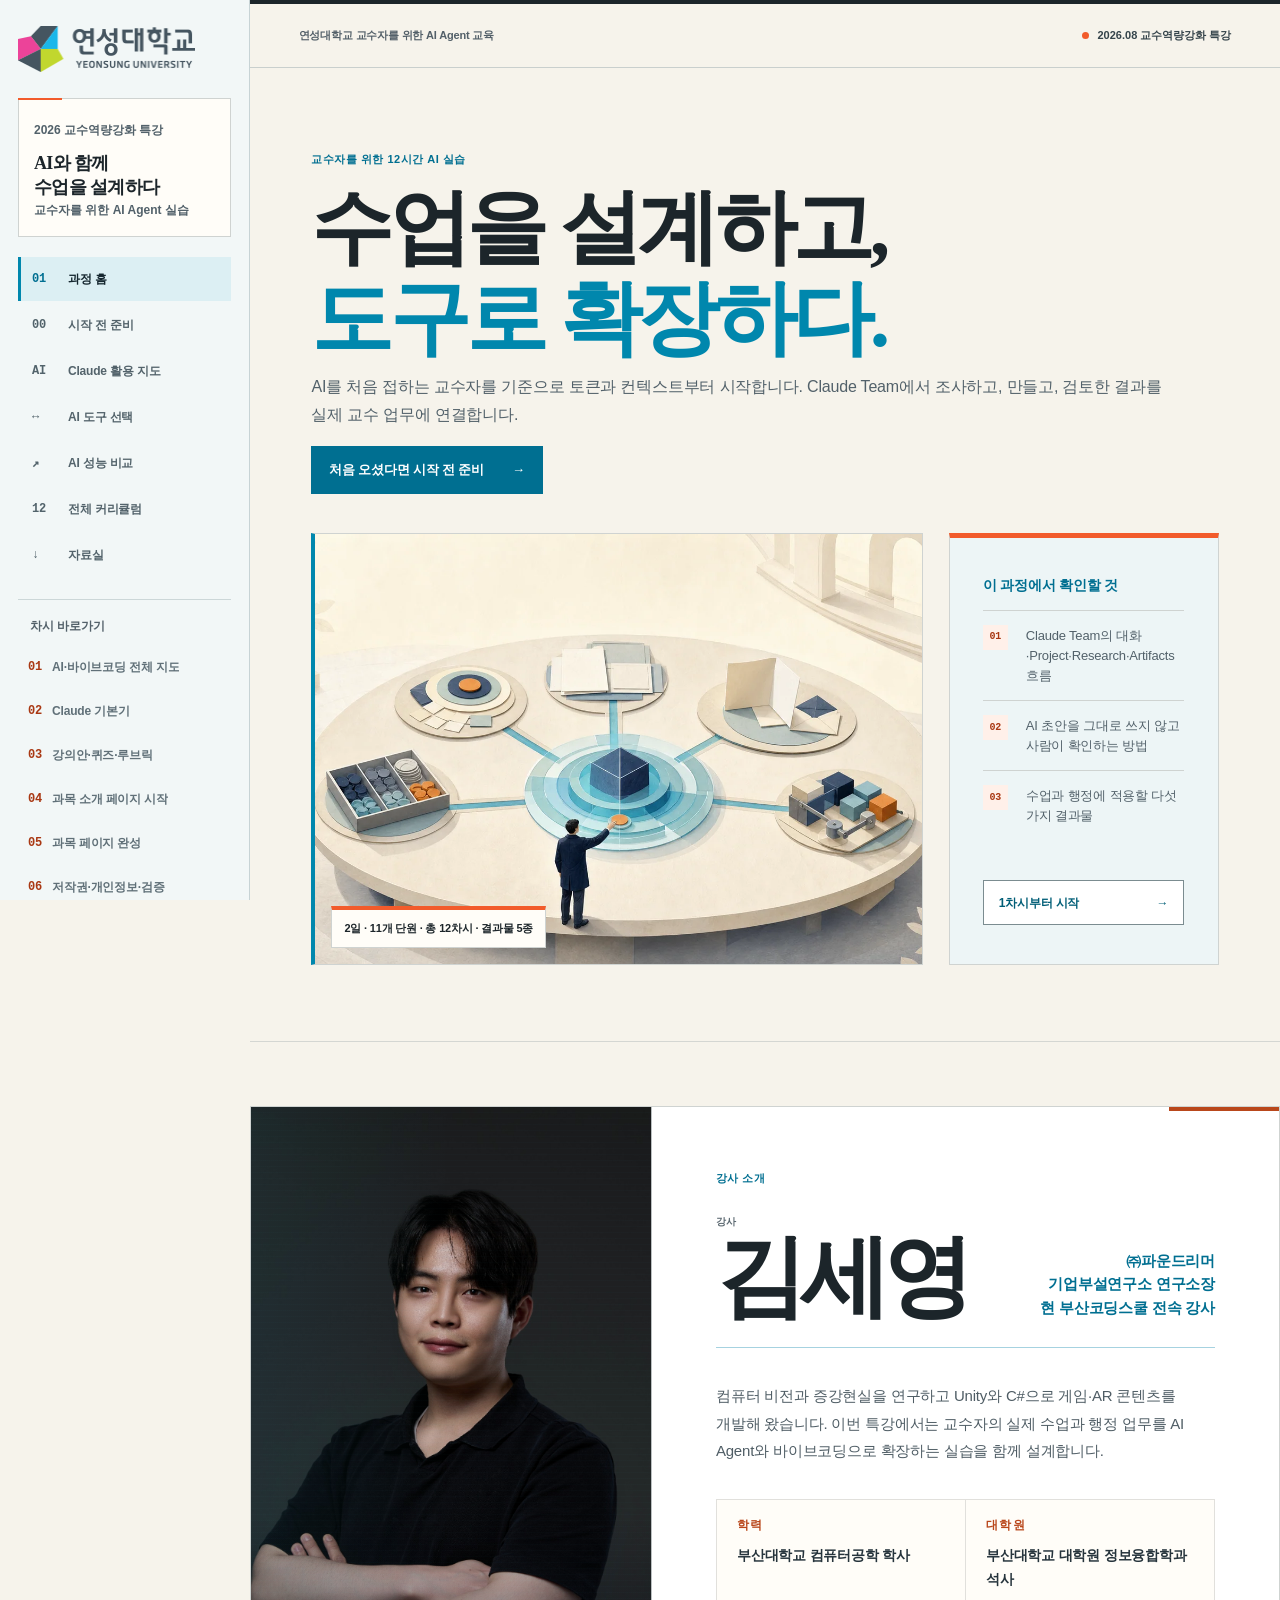
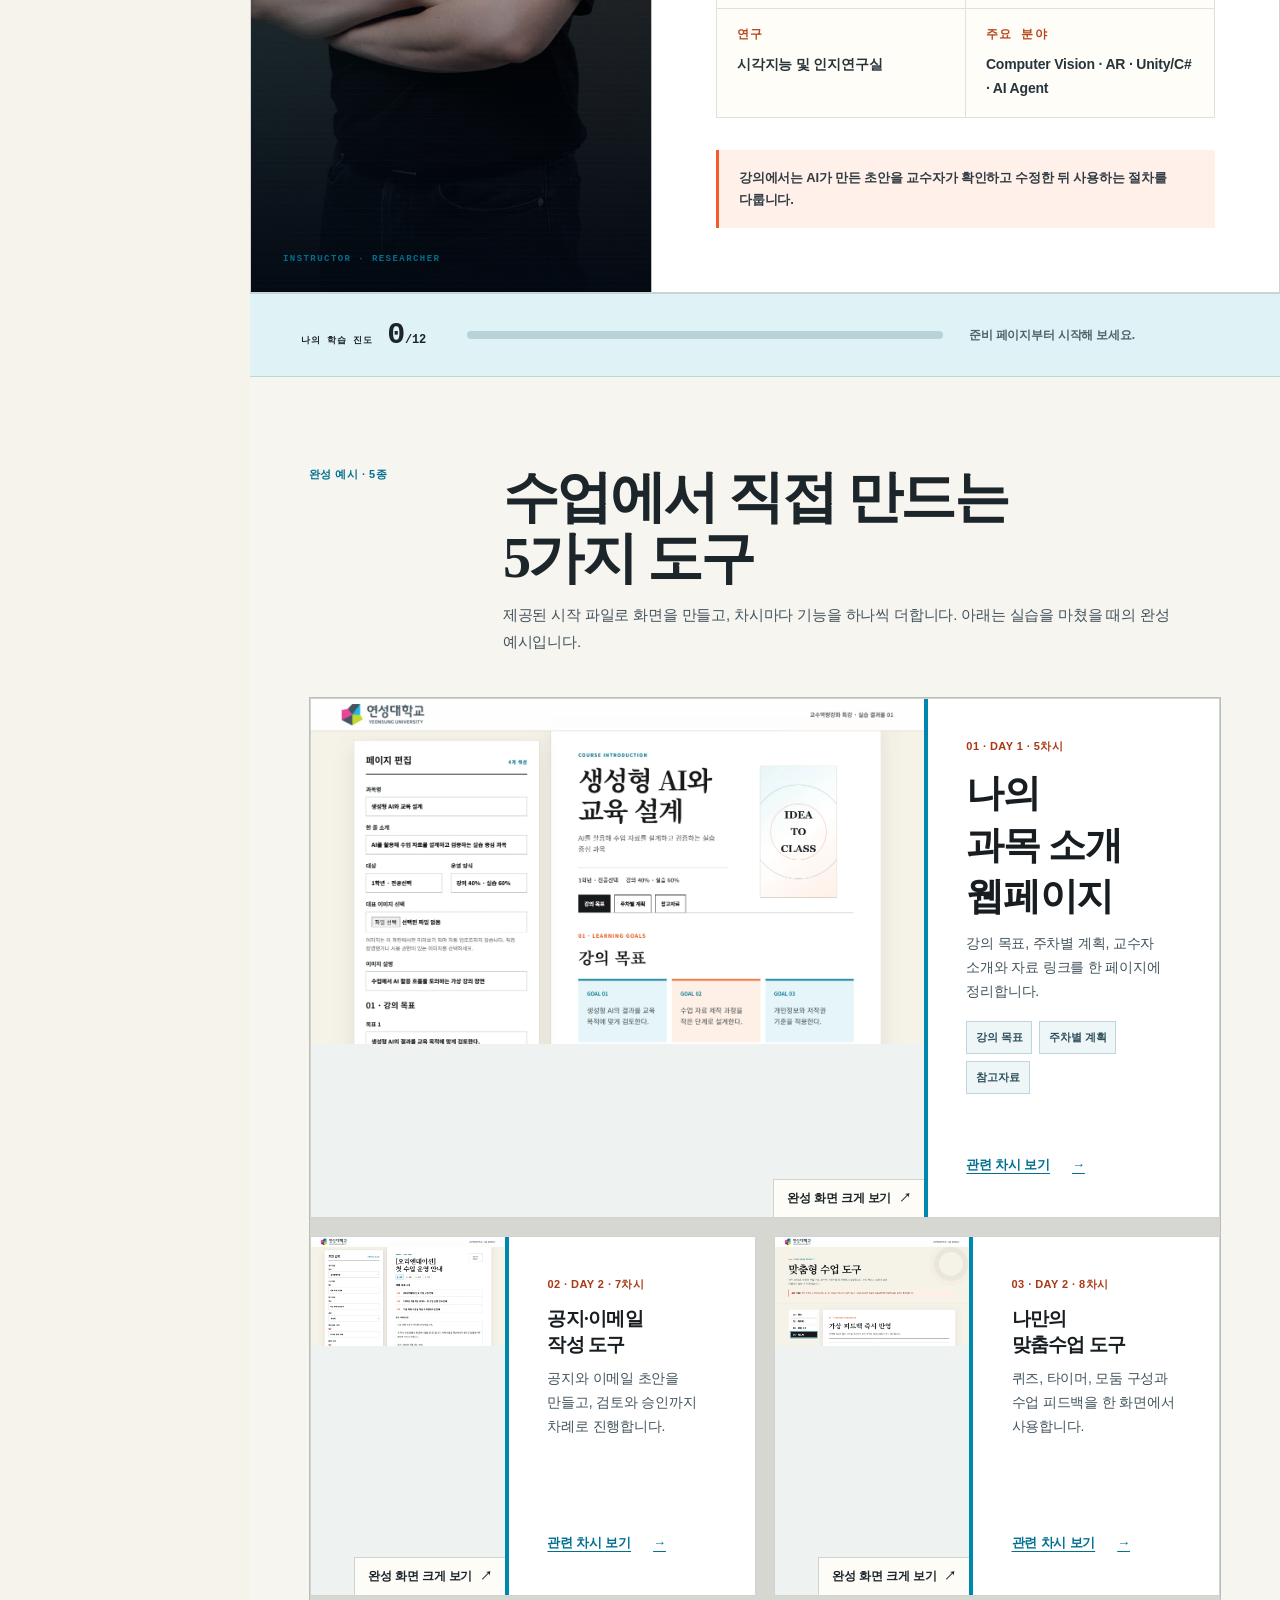
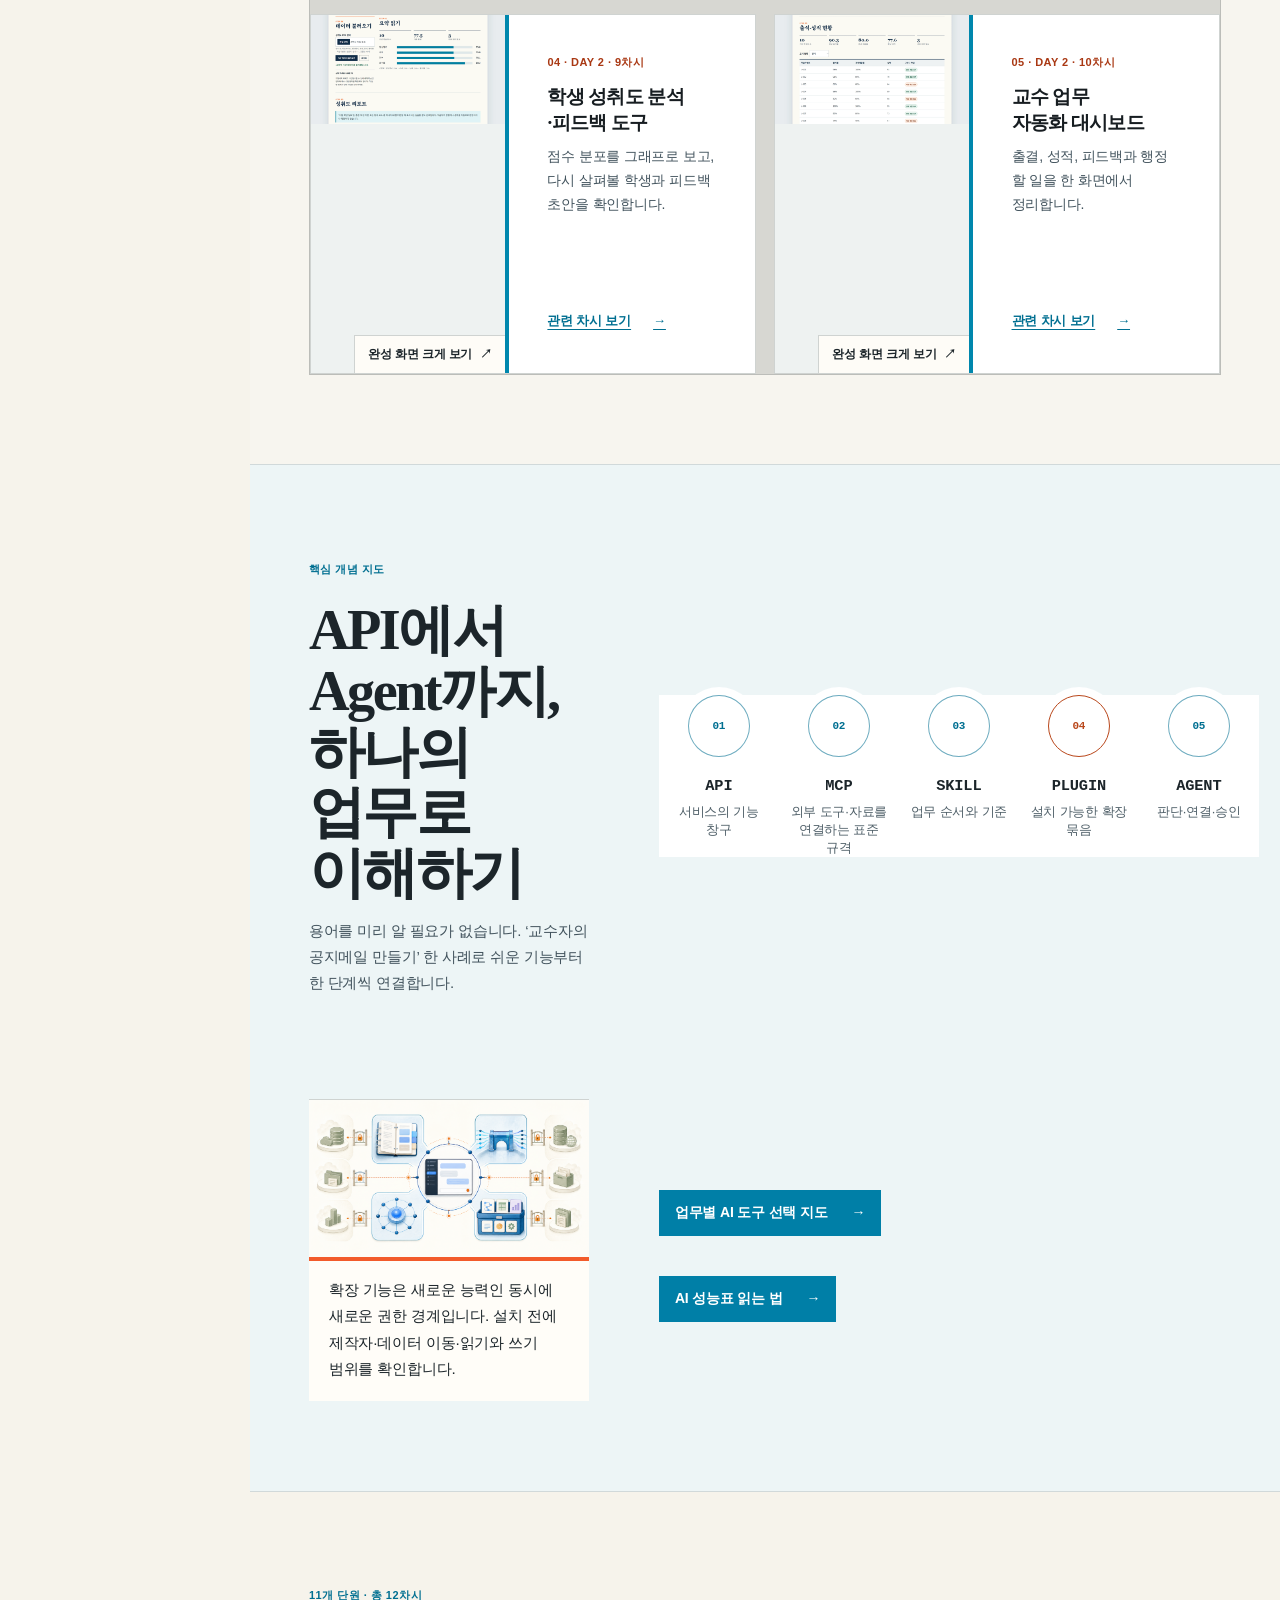
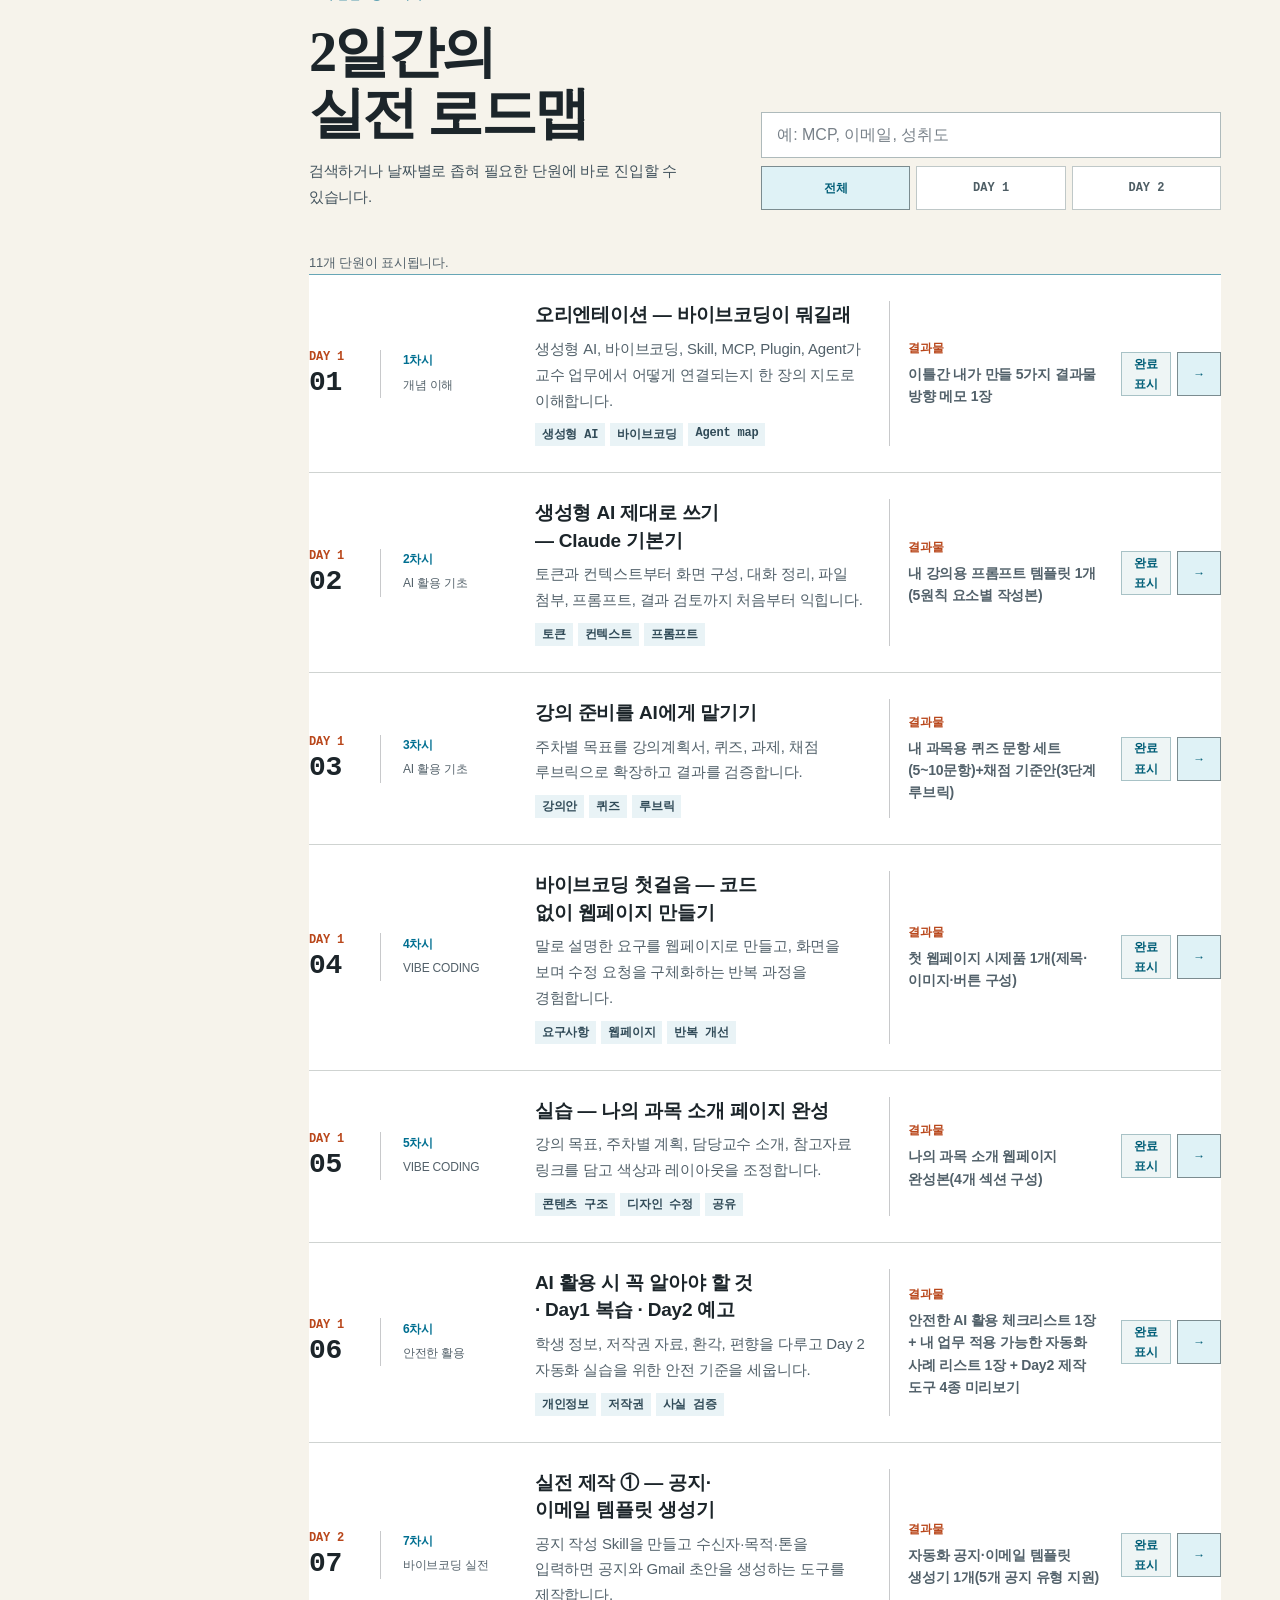
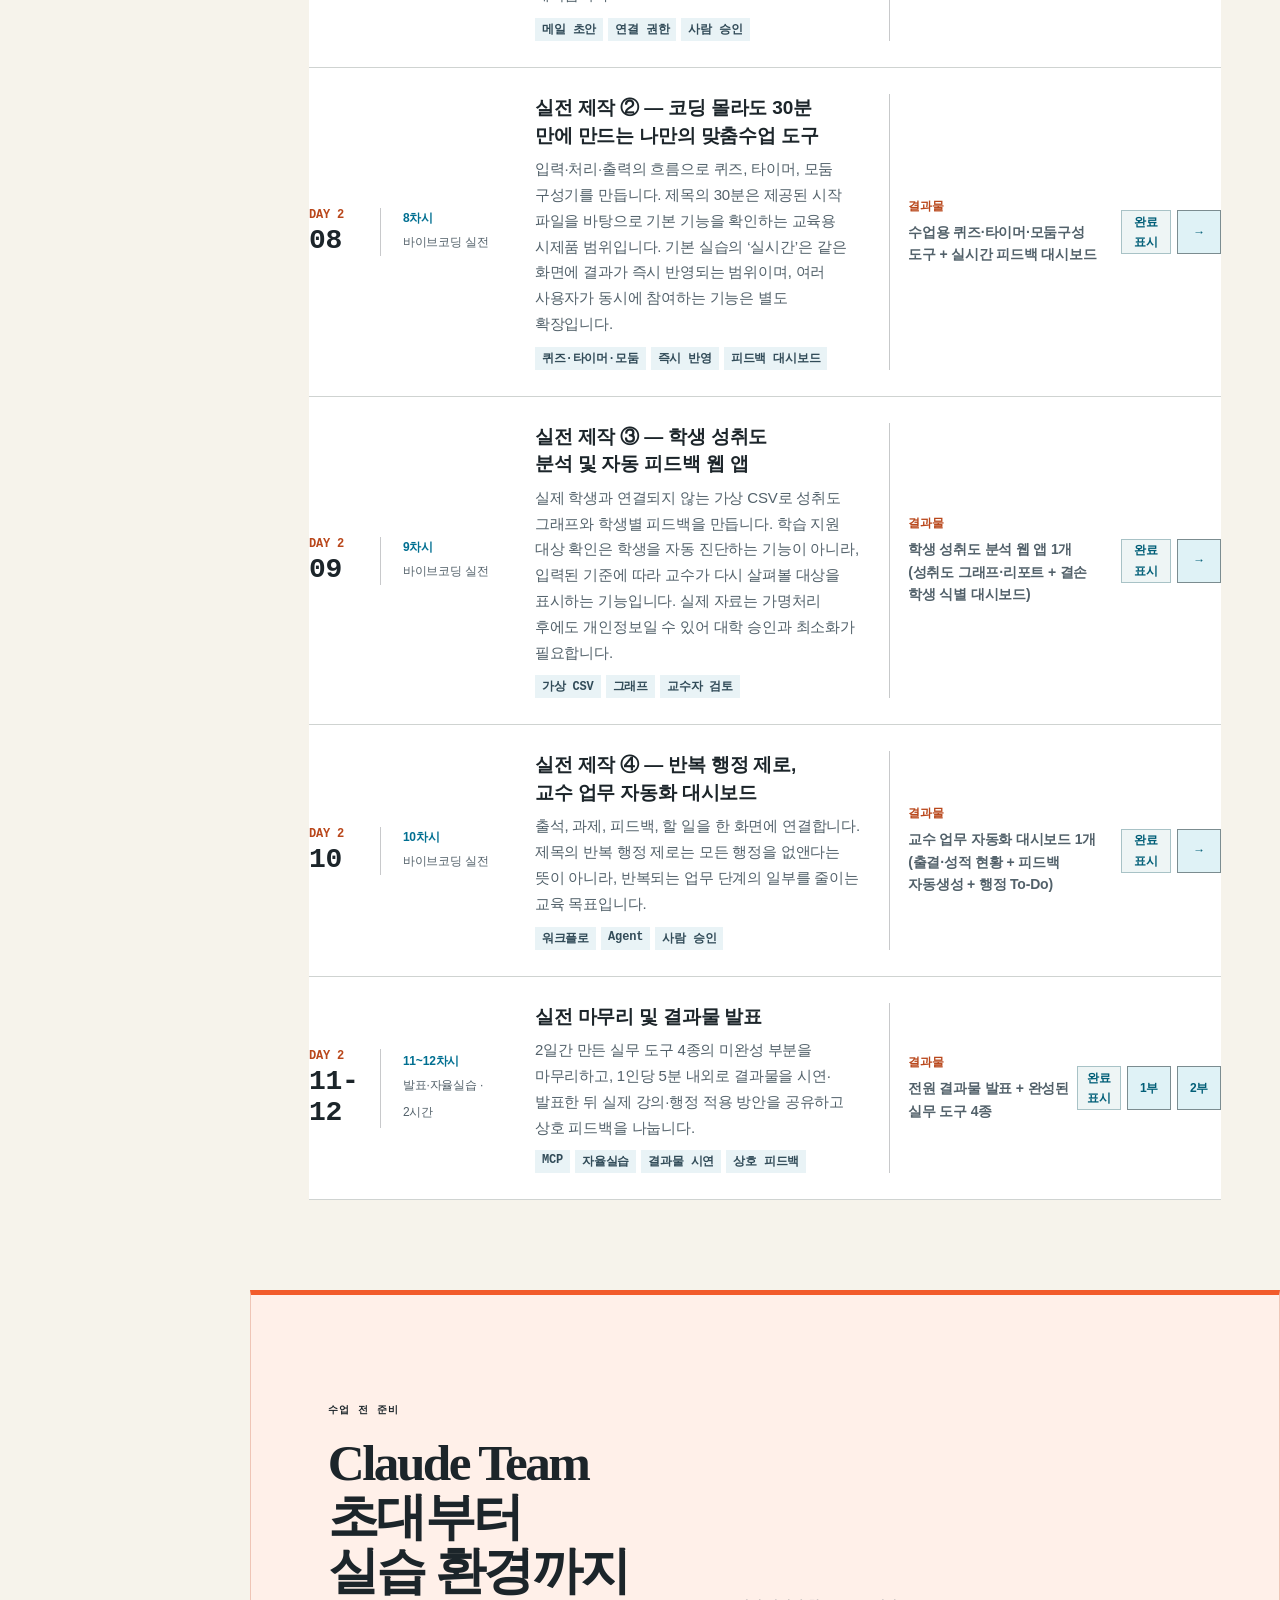
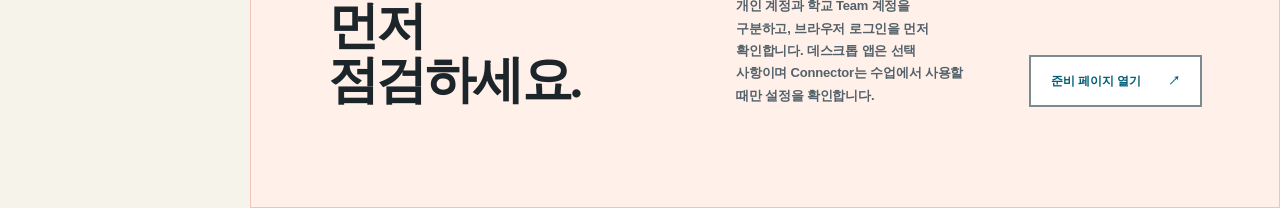
==== commit 9a98f416: "Add 부산코딩스쿨 instructor credential" ====
--- a/index.html
+++ b/index.html
@@ -22,8 +22,8 @@
         window.location.replace("./offline-help.html");
       }
     </script>
-    <script type="module" crossorigin src="./assets/index-G01nSwPs.js"></script>
-    <link rel="stylesheet" crossorigin href="./assets/index-BX8uESj7.css">
+    <script type="module" crossorigin src="./assets/index-hEE0FnAO.js"></script>
+    <link rel="stylesheet" crossorigin href="./assets/index-B0QPZ05z.css">
   </head>
   <body>
     <div id="root"></div>
--- a/assets/index-B0QPZ05z.css
+++ b/assets/index-B0QPZ05z.css
@@ -0,0 +1 @@
+*{box-sizing:border-box}html{scroll-behavior:smooth}body{background:var(--ink);color:var(--cream);word-break:keep-all;margin:0;font-family:Pretendard Variable,Pretendard,Noto Sans KR,Apple SD Gothic Neo,Arial,sans-serif;line-height:1.55}a{color:inherit;text-decoration:none}button,input{font:inherit}button,a{-webkit-tap-highlight-color:transparent}::selection{background:var(--cyan);color:var(--ink)}.skip-link{z-index:999;background:var(--cyan);color:var(--ink);padding:12px 18px;font-weight:800;position:fixed;top:-80px;left:16px}.skip-link:focus{top:16px}.sr-only,.sr-only:not(:focus):not(:active){clip:rect(0, 0, 0, 0);white-space:nowrap;border:0;width:1px;height:1px;margin:-1px;padding:0;position:absolute;overflow:hidden}.site-shell{min-height:100vh}.sidebar{z-index:20;width:var(--sidebar);background:linear-gradient(180deg, #3fd7ff0b, transparent 28%), var(--navy);border-right:1px solid var(--line);flex-direction:column;padding:26px 20px;display:flex;position:fixed;inset:0 auto 0 0;overflow-y:auto}.sidebar:after{content:"";left:calc(var(--sidebar) - 1px);background:linear-gradient(var(--cyan), transparent);width:1px;height:150px;position:fixed;top:0}.wordmark{width:218px;min-width:0;display:block}.course-stamp{border:1px solid var(--line);background:#01081185;margin:36px 0 26px;padding:20px 18px;position:relative}.course-stamp:before{content:"";background:var(--orange);width:56px;height:2px;position:absolute;top:-1px;left:-1px}.course-stamp span,.course-stamp p{color:var(--muted-2);letter-spacing:.12em;font:700 9px/1.5 monospace}.course-stamp strong{color:var(--cyan);letter-spacing:.08em;margin:8px 0 2px;font:800 25px/1 monospace;display:block}.course-stamp p{color:var(--muted);margin:0}.sidebar>nav{gap:4px;display:grid}.sidebar>nav a{color:var(--muted);border-left:2px solid #0000;align-items:center;gap:12px;padding:12px;font-size:13px;font-weight:700;display:flex}.sidebar>nav a span{width:24px;color:var(--muted-2);font:700 11px monospace}.sidebar>nav a.is-active span{color:var(--cyan)}.sidebar-module-list{border-top:1px solid var(--line);margin-top:28px;padding-top:22px;display:grid}.sidebar-module-list>p{color:var(--muted-2);letter-spacing:.15em;margin:0 0 10px 12px;font:700 9px monospace}.sidebar-module-list a{min-width:0;color:var(--muted-2);align-items:center;gap:10px;padding:7px 12px;display:flex}.sidebar-module-list a span{color:var(--orange);font:700 9px monospace}.sidebar-module-list a b{text-overflow:ellipsis;white-space:nowrap;min-width:0;font-size:11px;font-weight:600;overflow:hidden}.sidebar-foot{color:var(--muted-2);letter-spacing:.08em;margin-top:auto;padding:22px 12px 4px;font:700 9px/1.7 monospace}.sidebar-foot strong{color:var(--muted);margin-left:13px;display:block}.live-dot{background:var(--orange);width:6px;height:6px;box-shadow:0 0 10px var(--orange);border-radius:50%;margin-right:7px;display:inline-block}.content-shell{margin-left:var(--sidebar);min-height:100vh}.topbar{z-index:15;height:var(--topbar);border-bottom:1px solid var(--line);-webkit-backdrop-filter:blur(18px);backdrop-filter:blur(18px);background:#030912e0;justify-content:flex-end;align-items:center;padding:0 clamp(24px,4vw,64px);display:flex;position:sticky;top:0}.topbar-status{color:var(--muted);letter-spacing:.08em;font:700 11px monospace}.status-pulse{background:var(--cyan);width:7px;height:7px;box-shadow:0 0 12px var(--cyan);border-radius:50%;margin-right:9px;display:inline-block}.mobile-brand,.mobile-menu{display:none}.hero-section{min-height:calc(100vh - var(--topbar));background:linear-gradient(90deg, transparent 49.8%, #3fd7ff0b 50%, transparent 50.2%), linear-gradient(#3fd7ff09 1px, transparent 1px), linear-gradient(90deg, #3fd7ff09 1px, transparent 1px), radial-gradient(circle at 76% 42%, #0d83ba24, transparent 34%), var(--ink);background-size:auto,62px 62px,62px 62px,auto;grid-template-columns:minmax(0,1.15fr) minmax(380px,.85fr);align-items:center;gap:clamp(38px,6vw,96px);padding:clamp(64px,8vw,120px) clamp(30px,6vw,90px);display:grid;position:relative}.hero-section:after{content:"";background:linear-gradient(90deg, var(--orange), transparent);width:45%;height:1px;position:absolute;bottom:0;left:0}.eyebrow,.section-index{color:var(--cyan);letter-spacing:.16em;font:800 10px/1.2 monospace}.eyebrow{align-items:center;gap:10px;display:flex}.eyebrow span{background:var(--orange);width:24px;height:2px}.hero-copy h1{letter-spacing:-.065em;max-width:800px;margin:24px 0;font-size:clamp(48px,6vw,88px);line-height:1.02}.hero-copy h1 em,.subpage-hero h1 em{color:var(--cyan);text-shadow:0 0 34px #3fd7ff33;font-style:normal}.hero-copy>p{max-width:640px;color:var(--muted);margin:0;font-size:clamp(15px,1.3vw,19px);line-height:1.8}.hero-actions{gap:12px;margin-top:38px;display:flex}.action-primary,.action-ghost{justify-content:center;align-items:center;min-height:52px;padding:0 21px;font-size:13px;font-weight:800;transition:all .2s;display:inline-flex}.action-primary span{margin-left:30px}.action-primary:hover{transform:translate(-2px,-2px);box-shadow:12px 12px #ff6b35e0}.action-ghost{color:var(--muted);border:1px solid var(--line-strong);cursor:pointer;background:0 0}.hero-console{border:1px solid var(--line-strong);background:#05111ddb;position:relative;box-shadow:0 28px 100px #00000061,inset 0 0 60px #3fd7ff08}.hero-console:before,.hero-console:after{content:"";border-color:var(--orange);width:24px;height:24px;position:absolute}.hero-console:before{border-left:2px solid var(--orange);border-top:2px solid var(--orange);top:-4px;left:-4px}.hero-console:after{border-right:2px solid var(--orange);border-bottom:2px solid var(--orange);bottom:-4px;right:-4px}.console-top{border-bottom:1px solid var(--line);color:var(--muted-2);letter-spacing:.1em;justify-content:space-between;padding:14px 17px;font:700 9px monospace;display:flex}.console-top i{color:var(--cyan);font-style:normal}.console-radar{aspect-ratio:1;background:radial-gradient(circle,#3fd7ff26 0 2px,#0000 3px),conic-gradient(from 12deg,#0000,#3fd7ff1f,#0000 22%);border:1px solid #3fd7ff38;border-radius:50%;width:min(270px,70%);margin:30px auto;position:relative}.radar-ring,.radar-cross{display:block;position:absolute}.radar-ring{border:1px solid #3fd7ff2e;border-radius:50%;inset:18%}.radar-ring.ring-2{inset:36%}.radar-cross.cross-x{background:#3fd7ff24;height:1px;top:50%;left:4%;right:4%}.radar-cross.cross-y{background:#3fd7ff24;width:1px;top:4%;bottom:4%;left:50%}.console-radar b{color:var(--cyan);text-shadow:0 0 18px var(--cyan);place-items:center;font:800 30px monospace;display:grid;position:absolute;inset:0}.console-flow{color:var(--muted-2);letter-spacing:.08em;flex-wrap:wrap;justify-content:center;gap:8px;font:700 9px monospace;display:flex}.console-flow span{border:1px solid var(--line);padding:6px 8px}.console-flow b{color:var(--orange);align-self:center}.hero-console dl{border-top:1px solid var(--line);margin:26px 0 0}.hero-console dl div{border-bottom:1px solid var(--line);justify-content:space-between;padding:12px 17px;font:700 9px monospace;display:flex}.hero-console dt{color:var(--muted-2)}.hero-console dd{color:var(--muted);margin:0}.progress-strip{background:var(--cyan);color:var(--ink);grid-template-columns:140px minmax(180px,1fr) minmax(260px,auto);align-items:center;gap:26px;padding:24px clamp(30px,6vw,90px);display:grid}.progress-strip>div:first-child{align-items:baseline;gap:14px;display:flex}.progress-strip>div:first-child span{letter-spacing:.1em;font:900 9px monospace}.progress-strip strong{font:900 30px monospace}.progress-strip strong small{font-size:12px}.progress-track{background:#03091233;height:5px;overflow:hidden}.progress-track span{background:var(--ink);height:100%;transition:width .3s;display:block}.progress-strip p{margin:0;font-size:12px;font-weight:800}.outcome-section,.curriculum-section,.role-lanes,.official-screen-section,.step-section,.troubleshooting-section,.official-sources,.resource-list{padding:clamp(72px,9vw,136px) clamp(30px,6vw,90px)}.section-intro{grid-template-columns:160px 1fr;align-items:start;gap:34px;margin-bottom:42px;display:grid}.section-intro h2,.architecture-copy h2,.curriculum-heading h2,.section-heading-row h2,.prep-checklist h2,.official-sources h2{letter-spacing:-.045em;margin:0;font-size:clamp(30px,4vw,54px);line-height:1.08}.section-intro p,.architecture-copy p,.curriculum-heading p,.section-heading-row>p{max-width:680px;color:var(--muted);margin:14px 0 0}.outcome-grid{border:1px solid var(--line);background:var(--line);grid-template-columns:1.45fr 1fr;gap:1px;display:grid}.outcome-grid article{background:var(--navy);min-height:180px;padding:30px;position:relative}.outcome-grid article:after{content:"";background:var(--cyan);width:5px;height:5px;box-shadow:0 0 10px var(--cyan);position:absolute;top:18px;right:18px}.outcome-grid article>span{color:var(--orange);letter-spacing:.1em;font:800 9px monospace}.outcome-grid h3{margin:22px 0 8px;font-size:22px}.outcome-grid p{max-width:500px;color:var(--muted);margin:0;font-size:13px}.outcome-grid .outcome-main{background:radial-gradient(circle at 20% 20%, #3fd7ff1f, transparent 38%), var(--panel);flex-direction:column;grid-row:span 4;justify-content:flex-end;min-height:100%;padding:clamp(32px,5vw,64px);display:flex}.outcome-main h3{letter-spacing:-.04em;font-size:clamp(34px,4vw,58px)}.code-line{border-top:1px solid var(--line);color:var(--cyan);margin-top:50px;padding-top:18px;font:700 10px monospace}.code-line i{background:var(--orange);border-radius:50%;width:6px;height:6px;margin-right:8px;display:inline-block}.instructor-section{border-block:1px solid var(--line);background:var(--navy);grid-template-columns:minmax(330px,.72fr) minmax(520px,1.28fr);min-height:720px;display:grid}.instructor-portrait{border-right:1px solid var(--line);background:#030910;min-height:720px;position:relative;overflow:hidden}.instructor-portrait:after{content:"";pointer-events:none;background:linear-gradient(#0000 52%,#030912f5 100%),linear-gradient(90deg,#3fd7ff12,#0000 50%);position:absolute;inset:0}.instructor-portrait img{object-fit:cover;object-position:50% 20%;filter:saturate(.78)contrast(1.08);width:100%;height:100%;display:block}.portrait-scan{z-index:2;opacity:.18;pointer-events:none;background:repeating-linear-gradient(#0000 0 5px,#3fd7ff26 6px);position:absolute;inset:0}.instructor-portrait>span{z-index:3;color:var(--cyan);letter-spacing:.16em;font:800 9px monospace;position:absolute;bottom:28px;left:32px}.instructor-profile{background:radial-gradient(circle at 100% 0,#3fd7ff17,#0000 32%);flex-direction:column;justify-content:center;padding:clamp(54px,7vw,104px);display:flex;position:relative}.instructor-profile:before{content:"";background:var(--orange);width:110px;height:4px;position:absolute;top:0;right:0}.instructor-title-row{border-bottom:1px solid var(--line-strong);grid-template-columns:1fr auto;align-items:end;gap:36px;margin:28px 0 34px;padding-bottom:28px;display:grid}.instructor-title-row p{color:var(--muted-2);margin:0 0 5px;font:800 10px monospace}.instructor-title-row h2{letter-spacing:-.07em;margin:0;font-size:clamp(52px,7vw,92px);line-height:.95}.instructor-title-row strong{color:var(--cyan);text-align:right;font-size:15px;line-height:1.55}.instructor-summary{max-width:820px;color:var(--muted);margin:0;font-size:15px;line-height:1.85}.credential-rail{border-top:1px solid var(--line);border-left:1px solid var(--line);margin-top:34px}.credential-rail dl{grid-template-columns:1fr 1fr;margin:0;display:grid}.credential-rail dl>div{border-right:1px solid var(--line);border-bottom:1px solid var(--line);min-height:82px;padding:17px 20px}.credential-rail dt{color:var(--orange);letter-spacing:.12em;font:800 8px monospace}.credential-rail dd{color:#dce6ed;margin:9px 0 0;font-size:12px;font-weight:700}.instructor-profile blockquote{color:var(--cream);background:var(--orange-soft);border-left:3px solid var(--orange);margin:32px 0 0;padding:17px 20px;font-size:13px;font-weight:750}.architecture-section{background:var(--navy);border-block:1px solid var(--line);grid-template-columns:minmax(280px,.75fr) minmax(600px,1.25fr);align-items:center;gap:70px;padding:clamp(72px,9vw,130px) clamp(30px,6vw,90px);display:grid}.architecture-copy h2{margin-top:18px}.architecture-flow{grid-template-columns:repeat(5,1fr);display:grid;position:relative}.architecture-flow:before{content:"";background:linear-gradient(90deg,var(--orange),var(--cyan));height:1px;position:absolute;top:31px;left:7%;right:7%}.architecture-node{z-index:1;text-align:center;padding:0 8px;position:relative}.architecture-node>span{border:1px solid var(--line-strong);background:var(--navy);width:62px;height:62px;color:var(--cyan);box-shadow:0 0 0 8px var(--navy);border-radius:50%;place-items:center;margin:0 auto 20px;font:800 11px monospace;display:grid}.architecture-node strong{font:900 clamp(12px,1.2vw,17px) monospace;display:block}.architecture-node small{color:var(--muted-2);margin-top:8px;font-size:10px;line-height:1.4;display:block}.architecture-node:nth-child(4)>span{border-color:var(--orange);color:var(--orange)}.curriculum-heading{justify-content:space-between;align-items:flex-end;gap:30px;margin-bottom:42px;display:flex}.curriculum-heading h2{margin-top:14px}.course-search{min-width:min(100%,460px)}.course-search input{width:100%;height:46px;color:var(--cream);background:var(--panel);border:1px solid var(--line);outline:none;padding:0 15px}.course-search input:focus{border-color:var(--cyan);box-shadow:0 0 0 3px var(--cyan-soft)}.day-filter{gap:6px;margin-top:8px;display:flex}.day-filter button{border:1px solid var(--line);height:34px;color:var(--muted-2);cursor:pointer;background:0 0;flex:1;font:800 9px monospace}.day-filter button.is-active{background:var(--cyan);border-color:var(--cyan);color:var(--ink)}.session-list{border-top:1px solid var(--line-strong)}.session-row{border-bottom:1px solid var(--line);grid-template-columns:72px 110px minmax(250px,1fr) minmax(150px,210px) 100px;align-items:center;gap:22px;padding:26px 0;transition:background .2s;display:grid}.session-number{border-right:1px solid var(--line)}.session-number small{color:var(--orange);font:800 8px monospace;display:block}.session-number strong{color:var(--cream);margin-top:3px;font:800 28px monospace;display:block}.session-time span{color:var(--cyan);font-size:12px;font-weight:800;display:block}.session-copy h3{margin:0 0 7px;font-size:17px}.session-copy p{max-width:760px;color:var(--muted);margin:0;font-size:12px}.session-copy>div{flex-wrap:wrap;gap:5px;margin-top:10px;display:flex}.session-copy>div span,.concept-chips span{color:var(--muted-2);background:#ffffff09;padding:3px 7px;font:700 8px monospace}.session-result{border-left:1px solid var(--line);flex-direction:column;justify-content:center;align-self:stretch;padding-left:18px;display:flex}.session-result small{color:var(--orange);font:800 8px monospace}.session-result strong{color:var(--muted);margin-top:6px;font-size:11px}.session-actions{justify-content:flex-end;gap:6px;display:flex}.session-actions button,.session-actions a{border:1px solid var(--line);min-height:35px;color:var(--muted-2);cursor:pointer;background:0 0;font-size:9px;font-weight:800}.session-actions a{width:35px;color:var(--cyan);place-items:center;display:grid}.session-actions button:hover,.session-actions a:hover{border-color:var(--cyan);color:var(--cream)}.session-row.is-complete{opacity:1}.empty-state{color:var(--muted);text-align:center;border-bottom:1px solid var(--line);padding:80px 20px}.start-banner{background:var(--orange);color:var(--ink);grid-template-columns:1.2fr .8fr auto;align-items:end;gap:clamp(24px,5vw,70px);padding:clamp(60px,8vw,100px) clamp(30px,6vw,90px);display:grid}.start-banner>div>span{letter-spacing:.14em;font:900 10px monospace}.start-banner h2{letter-spacing:-.05em;margin:14px 0 0;font-size:clamp(30px,4vw,56px);line-height:1.06}.start-banner p{margin:0;font-size:13px;font-weight:700}.start-banner>a{border:2px solid var(--ink);align-items:center;gap:28px;min-height:52px;padding:0 20px;font-size:12px;font-weight:900;display:flex}.start-banner>a:hover{background:var(--ink);color:var(--orange)}.subpage-hero{background:radial-gradient(circle at 76% 50%, #3fd7ff21, transparent 32%), linear-gradient(120deg,var(--ink),var(--navy));border-bottom:1px solid var(--line);grid-template-columns:1.1fr .9fr;align-items:center;gap:70px;min-height:520px;padding:90px clamp(30px,6vw,90px);display:grid}.subpage-hero h1{letter-spacing:-.065em;margin:20px 0;font-size:clamp(48px,6vw,84px);line-height:1.01}.subpage-hero>div>p{max-width:640px;color:var(--muted);font-size:17px}.preflight-panel,.resource-version{border:1px solid var(--line-strong);background:#05111db8;padding:32px;position:relative}.preflight-panel:before,.resource-version:before{content:"";background:var(--orange);width:72px;height:3px;position:absolute;top:-1px;left:-1px}.preflight-panel>span,.resource-version>span{color:var(--cyan);letter-spacing:.13em;margin-bottom:24px;font:800 9px monospace;display:block}.preflight-panel strong{font-size:13px;display:inline-block}.preflight-panel i{color:var(--orange);margin:0 10px;font-style:normal}.preflight-panel p,.resource-version p{border-top:1px solid var(--line);color:var(--muted);margin:24px 0 0;padding-top:20px;font-size:11px}.section-heading-row{justify-content:space-between;align-items:end;gap:50px;margin-bottom:42px;display:flex}.section-heading-row h2{margin-top:14px}.section-heading-row>p{text-align:right;max-width:450px}.lane-grid{border:1px solid var(--line);background:var(--line);grid-template-columns:1fr 1fr;gap:1px;display:grid}.lane-card{background:var(--navy);min-height:390px;padding:clamp(30px,4vw,54px)}.lane-card>span{color:var(--muted-2);letter-spacing:.12em;font:800 9px monospace}.lane-card h3{margin:24px 0 28px;font-size:34px}.lane-card ol{counter-reset:lane;margin:0;padding:0;list-style:none}.lane-card li{counter-increment:lane;border-top:1px solid var(--line);color:var(--muted);grid-template-columns:28px 1fr;gap:10px;padding:12px 0;font-size:13px;display:grid}.lane-card li:before{content:"0" counter(lane);color:var(--cyan);font:800 9px monospace}.faculty-lane h3,.faculty-lane li:before{color:var(--orange)}.official-screen-section{background:var(--navy);border-block:1px solid var(--line)}.screen-grid{grid-template-columns:1fr 1fr;gap:24px;display:grid}.screen-card{background:var(--ink);border:1px solid var(--line);margin:0}.screen-frame{aspect-ratio:16/10;background:#101010;place-items:start center;display:grid;overflow:hidden}.screen-frame img{width:100%;height:auto;display:block}.screen-card figcaption{padding:24px}.screen-card figcaption>span{color:var(--orange);font:800 9px monospace}.screen-card figcaption>strong{margin:12px 0 8px;font-size:20px;display:block}.screen-card figcaption p{color:var(--muted);margin:0;font-size:12px}.screen-card figcaption a{color:var(--cyan);margin-top:18px;font-size:11px;font-weight:800;display:inline-block}.source-bar{border:1px solid var(--line);color:var(--muted-2);grid-template-columns:auto auto 1fr;align-items:center;gap:20px;margin-top:20px;padding:14px 18px;font:700 9px monospace;display:grid}.source-bar span{color:var(--cyan)}.source-bar strong{color:var(--cream)}.source-bar p{text-align:right;margin:0}.step-section{background:var(--ink)}.step-timeline{max-width:980px;margin-left:auto}.step-timeline article{grid-template-columns:74px 1fr;gap:28px;display:grid;position:relative}.step-timeline article:not(:last-child):before{content:"";background:linear-gradient(var(--cyan), var(--line));width:1px;position:absolute;top:62px;bottom:0;left:36px}.step-node{z-index:1;position:relative}.step-node span{background:var(--navy);border:1px solid var(--line-strong);width:74px;height:54px;color:var(--cyan);place-items:center;font:800 12px monospace;display:grid}.step-body{padding:4px 0 54px}.step-body h3{margin:0 0 8px;font-size:21px}.step-body p{color:var(--muted);margin:0;font-size:13px}.step-body>div{border-left:2px solid var(--orange);background:var(--orange-soft);color:#d5dde3;gap:14px;margin-top:16px;padding:10px 14px;font-size:11px;display:flex}.step-body>div small{color:var(--orange);font:800 9px monospace}.critical-note{color:var(--ink);background:var(--orange);grid-template-columns:1fr 1fr;gap:60px;padding:clamp(55px,7vw,92px) clamp(30px,6vw,90px);display:grid}.critical-note span{letter-spacing:.12em;font:900 10px monospace}.critical-note h2{letter-spacing:-.045em;margin:12px 0 0;font-size:clamp(28px,4vw,50px);line-height:1.07}.critical-note p{align-self:end;max-width:620px;margin:0;font-weight:750}.prep-checklist{background:var(--navy);padding:clamp(72px,9vw,130px) clamp(30px,9vw,140px)}.checklist-heading{justify-content:space-between;align-items:end;display:flex}.checklist-heading>div>span{color:var(--cyan);letter-spacing:.13em;font:800 9px monospace}.checklist-heading h2{margin-top:13px}.checklist-heading>strong{color:var(--cyan);font:900 44px monospace}.checklist-track{background:#ffffff12;height:5px;margin:24px 0 30px}.checklist-track span{background:linear-gradient(90deg,var(--orange),var(--cyan));height:100%;transition:width .25s;display:block}.checklist-items{gap:8px;display:grid}.checklist-items label{border:1px solid var(--line);cursor:pointer;background:#0309127a;grid-template-columns:44px 1fr;align-items:center;min-height:58px;display:grid}.checklist-items label input{opacity:0;position:absolute}.checklist-items label>span{color:var(--muted-2);border-right:1px solid var(--line);align-self:stretch;place-items:center;font:800 10px monospace;display:grid}.checklist-items label b{color:var(--muted);padding:0 17px;font-size:12px}.checklist-items label.is-checked{background:var(--cyan-soft);border-color:#3fd7ff59}.checklist-items label.is-checked>span{color:var(--cyan)}.checklist-items label.is-checked b{color:var(--cream)}.prep-checklist>p{color:var(--muted-2);margin:20px 0 0;font-size:10px}.troubleshooting-section{background:var(--ink)}.trouble-grid{grid-template-columns:1fr 1fr;gap:10px;display:grid}.trouble-grid details{border:1px solid var(--line);background:var(--navy)}.trouble-grid summary{cursor:pointer;padding:20px;font-size:13px;font-weight:800;list-style:none}.trouble-grid summary:after{content:"+";float:right;color:var(--cyan);font:800 16px monospace}.trouble-grid details[open] summary:after{content:"−"}.trouble-grid details p{color:var(--muted);margin:0;padding:0 20px 20px;font-size:12px}.official-sources{background:var(--navy);border-top:1px solid var(--line);grid-template-columns:.7fr 1.3fr;gap:60px;display:grid}.official-sources>div>span{color:var(--orange);font:800 9px monospace}.official-sources h2{margin-top:14px}.official-sources ul{margin:0;padding:0;list-style:none}.official-sources li{border-top:1px solid var(--line);padding:16px 0}.official-sources li a{color:var(--cyan);font-size:13px;font-weight:800;display:block}.official-sources li small{color:var(--muted-2);margin-top:5px;display:block}.official-sources>p{color:var(--muted-2);grid-column:2;margin:-44px 0 0;font:700 9px monospace}.next-route{border-top:1px solid var(--line);background:var(--ink);justify-content:space-between;gap:20px;padding:28px clamp(30px,6vw,90px);display:flex}.next-route a{color:var(--muted);font-size:12px;font-weight:800}.next-route a:last-child{text-align:right;color:var(--cream)}.next-route a span{color:var(--orange);font:800 8px monospace;display:block}.session-hero{background:radial-gradient(circle at 85% 30%,#3fd7ff1f,transparent 33%),var(--navy);border-bottom:1px solid var(--line);grid-template-columns:170px 1fr;align-items:center;gap:56px;min-height:480px;padding:80px clamp(30px,7vw,110px);display:grid}.session-hero-number{border:1px solid var(--line-strong);flex-direction:column;justify-content:center;min-height:230px;padding:24px;display:flex;position:relative}.session-hero-number:before{content:"";background:var(--orange);width:42px;height:4px;position:absolute;top:-1px;left:-1px}.session-hero-number small{color:var(--orange);font:800 9px monospace}.session-hero-number strong{color:var(--cyan);font:900 72px/1 monospace}.session-hero-number span{color:var(--muted);font-size:12px;font-weight:800}.session-hero h1{letter-spacing:-.055em;max-width:920px;margin:18px 0;font-size:clamp(38px,5vw,70px);line-height:1.08}.session-hero p{max-width:820px;color:var(--muted);margin:0;font-size:15px}.concept-chips{gap:7px;margin-top:24px;display:flex}.concept-chips span{color:var(--cyan);border:1px solid var(--line);background:0 0}.session-blueprint{background:var(--line);grid-template-columns:repeat(2,1fr);gap:1px;padding:clamp(70px,8vw,120px) clamp(30px,6vw,90px);display:grid}.session-blueprint article{background:var(--ink);min-height:200px;padding:34px}.session-blueprint .blueprint-output{background:radial-gradient(circle at 20% 10%,#ff6b3529,transparent 38%),var(--panel);flex-direction:column;grid-row:span 2;justify-content:flex-end;min-height:401px;display:flex}.session-blueprint article>span{color:var(--cyan);font:800 9px monospace}.session-blueprint h2{margin:18px 0;font-size:clamp(32px,4vw,54px);line-height:1.08}.session-blueprint h3{margin:18px 0 8px}.session-blueprint p{color:var(--muted);margin:0;font-size:12px}.content-status{background:var(--cyan);color:var(--ink);grid-template-columns:.6fr 1.4fr;align-items:center;gap:50px;padding:46px clamp(30px,6vw,90px);display:grid}.content-status span{font:900 9px monospace;display:block}.content-status strong{font-size:25px}.content-status p{margin:0;font-size:12px;font-weight:750}.content-section{padding:clamp(70px,8vw,112px) clamp(30px,7vw,110px)}.content-kicker{color:var(--cyan);letter-spacing:.15em;font:800 9px/1.4 monospace}.content-heading{justify-content:space-between;align-items:end;gap:50px;margin-bottom:38px;display:flex}.content-heading h2{letter-spacing:-.045em;margin:12px 0 0;font-size:clamp(30px,4vw,50px);line-height:1.08}.content-heading>p{max-width:480px;color:var(--muted);text-align:right;margin:0;font-size:12px}.session-hero-detailed{min-height:540px}.session-overview{background:var(--line);grid-template-columns:1.1fr .9fr;gap:1px;display:grid}.session-overview>article{background:var(--ink);min-height:390px;padding:clamp(38px,5vw,68px)}.session-question{background:radial-gradient(circle at 0 100%,#ff6b3521,transparent 35%),var(--panel);flex-direction:column;display:flex}.session-question h2{letter-spacing:-.045em;max-width:720px;margin:24px 0 44px;font-size:clamp(32px,4vw,54px);line-height:1.16}.session-goals h2{margin:16px 0 28px;font-size:30px}.session-goals ol{counter-reset:goals;margin:0;padding:0;list-style:none}.session-goals li{counter-increment:goals;border-top:1px solid var(--line);color:var(--muted);grid-template-columns:34px 1fr;gap:14px;padding:16px 0;font-size:14px;display:grid}.session-goals li:before{content:"0" counter(goals);color:var(--orange);font:800 10px monospace}.official-curriculum{border-top:1px solid var(--line-strong);border-bottom:1px solid var(--line-strong);background:linear-gradient(145deg,#3fd7ff0e,#0000 42%),#07111b}.official-curriculum>header{grid-template-columns:1fr auto;align-items:start;gap:40px;display:grid}.official-curriculum__lock{color:var(--orange);letter-spacing:.09em;border:1px solid #ff6b358c;padding:7px 10px;font:850 9px monospace;display:inline-flex}.official-curriculum h2{letter-spacing:-.045em;max-width:900px;margin:20px 0 10px;font-size:clamp(30px,4vw,52px);line-height:1.08}.official-curriculum header p{max-width:720px;color:var(--muted);margin:0;font-size:12px;line-height:1.7}.official-curriculum__meta{border-top:2px solid var(--cyan);min-width:170px;display:grid}.official-curriculum__meta>*{border-bottom:1px solid var(--line);padding:11px 0}.official-curriculum__meta strong{color:var(--cyan);font:900 11px monospace}.official-curriculum__meta span{color:var(--muted);font-size:10px;font-weight:800}.official-curriculum>ol{counter-reset:official-points;border-top:1px solid var(--line);grid-template-columns:repeat(2,minmax(0,1fr));gap:0 42px;margin:48px 0 0;padding:0;list-style:none;display:grid}.official-curriculum>ol li{counter-increment:official-points;border-bottom:1px solid var(--line);color:#cbd6dd;grid-template-columns:36px 1fr;gap:12px;padding:18px 0;font-size:12px;line-height:1.7;display:grid}.official-curriculum>ol li:before{content:counter(official-points,decimal-leading-zero);color:var(--cyan);padding-top:3px;font:850 9px monospace}.official-curriculum__result{border-left:3px solid var(--orange);background:var(--orange-soft);grid-template-columns:130px 1fr;align-items:center;gap:22px;margin-top:34px;padding:22px 24px;display:grid}.official-curriculum__result span{color:var(--orange);font:850 9px monospace}.orientation-options{background:radial-gradient(circle at 100% 0,#3fd7ff17,transparent 32%),var(--navy)}.optional-module-selector{border:1px solid var(--line-strong);background:#02081094;padding:clamp(28px,4vw,44px)}.optional-module-selector--over-limit{border-color:#ff6b35b8}.optional-module-selector__header{justify-content:space-between;align-items:start;gap:28px;display:flex}.optional-module-selector__heading{letter-spacing:-.025em;margin:0;font-size:26px}.optional-module-selector__description{max-width:720px;color:var(--muted);margin:9px 0 0;font-size:12px;line-height:1.7}.optional-module-selector__clear{border:1px solid var(--line);min-height:38px;color:var(--cyan);cursor:pointer;background:0 0;padding:0 14px;font:800 10px monospace}.optional-module-selector__clear:disabled{cursor:default;color:var(--muted-2);opacity:.55}.optional-module-selector__clear:focus-visible{outline:2px solid var(--cyan);outline-offset:3px}.optional-module-selector__module:has(input:focus-visible){outline:2px solid var(--cyan);outline-offset:3px}.optional-module-selector__time-summary{flex-wrap:wrap;gap:8px;margin:24px 0 12px;display:flex}.optional-module-selector__time-summary>*{border:1px solid var(--line);color:var(--muted);padding:7px 10px;font:800 9px monospace}.optional-module-selector__time-summary strong{border-color:var(--line-strong);color:var(--cyan)}.optional-module-selector__warning{border-left:3px solid var(--orange);background:var(--orange-soft);color:var(--cream);margin:0 0 16px;padding:13px 15px;font-size:11px;line-height:1.65}.optional-module-selector__modules{border:0;min-width:0;margin:0;padding:0}.optional-module-selector__legend{color:var(--muted-2);margin-bottom:11px;font:800 9px monospace}.optional-module-selector__module-list{background:var(--line);border:1px solid var(--line);grid-template-columns:repeat(2,minmax(0,1fr));gap:1px;display:grid}.optional-module-selector__module{background:var(--ink);cursor:pointer;grid-template-columns:24px 1fr;gap:13px;min-height:150px;padding:22px;display:grid}.optional-module-selector__checkbox{width:17px;height:17px;accent-color:var(--cyan);margin:2px 0 0}.optional-module-selector__module-content{display:block}.optional-module-selector__module-title-row{justify-content:space-between;align-items:start;gap:15px;display:flex}.optional-module-selector__module-minutes{color:var(--orange);flex:none;font:800 9px monospace}.optional-module-selector__module-summary{color:var(--muted);margin-top:12px;font-size:11px;line-height:1.7;display:block}.orientation-options__empty{border-left:2px solid var(--cyan);background:var(--cyan-soft);margin-top:24px;padding:22px 24px}.orientation-options__empty strong{color:var(--cyan);font-size:12px}.orientation-options__empty p{color:var(--muted);margin:7px 0 0;font-size:11px}.orientation-module-stack{gap:34px;margin-top:42px;display:grid}.orientation-module{border-top:3px solid var(--cyan);background:#050e17}.orientation-module__header{background:var(--line);grid-template-columns:1.15fr .85fr;gap:1px;display:grid}.orientation-module__header>*{background:var(--ink);padding:clamp(28px,4vw,48px)}.orientation-module__header>div>span{color:var(--orange);font:850 9px monospace}.orientation-module__header h3{letter-spacing:-.04em;margin:14px 0 12px;font-size:clamp(30px,4vw,50px)}.orientation-module__header p{color:var(--muted);margin:0;font-size:13px;line-height:1.8}.orientation-module__header dl{margin:0}.orientation-module__header dt{color:var(--cyan);margin-bottom:10px;font:850 9px monospace}.orientation-module__header dd{border-top:1px solid var(--line);color:#cbd6dd;margin:0;padding:12px 0 12px 18px;font-size:11px;line-height:1.65;position:relative}.orientation-module__header dd:before{content:"";background:var(--orange);width:6px;height:2px;position:absolute;top:19px;left:0}.orientation-module__sections{padding:0 clamp(28px,4vw,48px)}.orientation-module__sections>section{border-bottom:1px solid var(--line);grid-template-columns:54px 1fr;gap:24px;padding:38px 0;display:grid}.orientation-module__sections>section>span{color:var(--cyan);opacity:.72;font:900 18px monospace}.orientation-module__sections h4{margin:0 0 18px;font-size:23px}.orientation-module__sections ul{grid-template-columns:repeat(2,minmax(0,1fr));gap:9px 28px;margin:0;padding:0;list-style:none;display:grid}.orientation-module__sections li{color:#cbd6dd;padding:9px 0 9px 16px;font-size:11px;line-height:1.7;position:relative}.orientation-module__sections li:before{content:"";background:var(--cyan);width:6px;height:2px;position:absolute;top:17px;left:0}.orientation-module__example,.orientation-module__caution{border-left:2px solid var(--cyan);background:var(--cyan-soft);color:var(--muted);margin:18px 0 0;padding:16px 18px;font-size:11px;line-height:1.75}.orientation-module__caution{border-left-color:var(--orange);background:var(--orange-soft)}.orientation-module__example strong,.orientation-module__caution strong{color:var(--cyan);margin-bottom:5px;font:850 9px monospace;display:block}.orientation-module__caution strong{color:var(--orange)}.orientation-module__footer{background:var(--line);grid-template-columns:1fr 1fr;gap:1px;display:grid}.orientation-module__footer>div{background:var(--panel);padding:clamp(28px,4vw,44px)}.orientation-module__footer>div:last-child{background:var(--navy)}.orientation-module__footer h4{color:var(--orange);margin:0 0 16px;font-size:15px}.orientation-module__footer ul{color:var(--muted);margin:0;padding-left:18px;font-size:11px;line-height:1.75}.orientation-module__footer a{border-top:1px solid var(--line);color:var(--cyan);justify-content:space-between;gap:15px;padding:11px 0;font-size:10px;line-height:1.5;display:flex}.orientation-module__footer a small{color:var(--muted-2);flex:none;font:750 8px monospace}.session-agenda{background:var(--navy)}.agenda-list{border-top:1px solid var(--line)}.agenda-list article{border-bottom:1px solid var(--line);grid-template-columns:44px 100px 1fr 64px;align-items:center;gap:20px;min-height:96px;display:grid}.agenda-index{color:var(--muted-2);font:800 9px monospace}.agenda-list time{color:var(--cyan);font:800 11px monospace}.agenda-list h3{margin:0;font-size:17px}.agenda-list p{color:var(--muted);margin:5px 0 0;font-size:12px}.agenda-list article>strong{text-align:center;border:1px solid var(--line);min-width:52px;color:var(--muted);justify-self:end;padding:5px 8px;font:800 9px monospace}.agenda-list article>strong.is-demo{color:var(--cyan);border-color:var(--line-strong)}.agenda-list article>strong.is-lab{color:var(--orange);border-color:#ff6b3573}.agenda-list article>strong.is-review{color:var(--cream)}.session-lessons{background:var(--ink)}.lesson-stack{border-top:1px solid var(--line)}.lesson-block{border-bottom:1px solid var(--line);grid-template-columns:88px minmax(0,1fr);gap:clamp(26px,5vw,72px);padding:46px 0;display:grid}.lesson-number{color:var(--cyan);opacity:.65;font:900 34px/1 monospace}.lesson-copy h3{letter-spacing:-.035em;margin:0;font-size:clamp(24px,3vw,38px)}.lesson-summary{max-width:850px;color:var(--muted);margin:10px 0 25px;font-size:14px}.lesson-copy>ul{grid-template-columns:repeat(2,minmax(0,1fr));gap:8px 28px;margin:0;padding:0;list-style:none;display:grid}.lesson-copy>ul li{color:#c7d2da;border-bottom:1px solid #75aed317;padding:10px 0 10px 17px;font-size:12px;position:relative}.lesson-copy>ul li:before{content:"";background:var(--orange);width:6px;height:2px;position:absolute;top:17px;left:0}.lesson-example,.lesson-caution{background:var(--cyan-soft);border-left:2px solid var(--cyan);grid-template-columns:84px 1fr;gap:18px;margin-top:22px;padding:16px 18px;display:grid}.lesson-caution{background:var(--orange-soft);border-left-color:var(--orange)}.lesson-example span,.lesson-caution span{color:var(--cyan);font:800 9px monospace}.lesson-caution span{color:var(--orange)}.lesson-example p,.lesson-caution p{color:#d3dde4;margin:0;font-size:12px}.demo-lab-grid{background:var(--line);grid-template-columns:1fr 1fr;gap:1px;padding-top:1px;padding-bottom:1px;display:grid}.demo-lab-grid>article{background:var(--navy);padding:clamp(38px,5vw,64px)}.demo-panel{background:radial-gradient(circle at 100% 0,#3fd7ff1c,transparent 35%),var(--navy)!important}.lab-panel{background:radial-gradient(circle at 100% 100%,#ff6b351f,transparent 38%),var(--panel)!important}.demo-lab-grid h2{letter-spacing:-.04em;margin:16px 0 12px;font-size:clamp(28px,3.5vw,44px);line-height:1.12}.panel-lead{min-height:48px;color:var(--muted);margin:0 0 28px;font-size:13px}.demo-lab-grid ol{counter-reset:steps;margin:0;padding:0;list-style:none}.demo-lab-grid ol>li{counter-increment:steps;border-top:1px solid var(--line);color:#c8d3db;grid-template-columns:30px 1fr;gap:11px;padding:13px 0;font-size:12px;display:grid}.demo-lab-grid ol>li:before{content:counter(steps,decimal-leading-zero);color:var(--cyan);font:800 9px monospace}.lab-panel ol>li:before{color:var(--orange)}.checkpoint{border:1px solid var(--line-strong);margin-top:26px;padding:18px}.checkpoint span{color:var(--cyan);font:800 9px monospace}.checkpoint p{margin:8px 0 0;font-size:12px}.lab-inputs{background:#0000002e;margin-bottom:18px;padding:16px 18px}.lab-inputs>span{color:var(--orange);font:800 9px monospace}.lab-inputs ul{flex-wrap:wrap;gap:6px;margin:10px 0 0;padding:0;list-style:none;display:flex}.lab-inputs li{color:var(--muted);border:1px solid var(--line);padding:5px 8px;font-size:10px}.lab-panel details{border:1px solid #ff6b3561;margin-top:22px}.lab-panel summary{color:var(--orange);cursor:pointer;padding:14px 16px;font-size:11px;font-weight:800}.lab-panel details ul{color:var(--muted);margin:0;padding:0 18px 16px 34px;font-size:11px}.completion-section{background:var(--line);grid-template-columns:1fr 1fr;gap:1px;display:grid}.completion-section>article{background:var(--ink);padding:clamp(36px,5vw,62px)}.completion-section>article:last-child{background:var(--cyan);color:var(--ink)}.completion-section h2{margin:14px 0 24px;font-size:30px}.check-list,.output-list{margin:0;padding:0;list-style:none}.check-list li,.output-list li{border-top:1px solid var(--line);color:var(--muted);padding:12px 0 12px 28px;font-size:12px;position:relative}.check-list li:before{content:"✓";color:var(--cyan);font-weight:900;position:absolute;left:2px}.output-list li{color:#082233;border-top-color:#0309122e;font-weight:750}.output-list li:before{content:"→";font-weight:900;position:absolute;left:2px}.prompt-section{background:var(--navy)}.prompt-section pre{border:1px solid var(--line-strong);color:#d6e4eb;white-space:pre-wrap;word-break:keep-all;background:#020810;margin:0;padding:clamp(24px,4vw,42px);font:500 13px/1.8 D2Coding,Consolas,monospace;overflow-x:auto}.prompt-section pre:before{content:"PROMPT.txt";color:var(--orange);letter-spacing:.12em;margin-bottom:18px;font:800 9px monospace;display:block}.safety-reflection{background:var(--line);grid-template-columns:1.1fr .9fr;gap:1px;padding-top:1px;padding-bottom:1px;display:grid}.safety-reflection article{background:var(--panel);padding:clamp(38px,5vw,64px)}.safety-reflection article:first-child{border-top:3px solid var(--orange)}.safety-reflection article:last-child{background:var(--ink)}.safety-reflection h2{margin:14px 0 22px;font-size:30px}.safety-reflection ul,.safety-reflection ol{margin:0;padding-left:20px}.safety-reflection li{color:var(--muted);padding:8px 0;font-size:12px}.safety-reflection article:first-child li::marker{color:var(--orange)}.safety-reflection article:last-child li::marker{color:var(--cyan);font-weight:900}.session-sources{background:var(--navy)}.source-list{border-top:1px solid var(--line)}.source-list a{border-bottom:1px solid var(--line);grid-template-columns:46px 1fr 120px;align-items:center;gap:18px;min-height:86px;display:grid}.source-list a:hover{background:var(--cyan-soft)}.source-list a>span{color:var(--orange);font:800 9px monospace}.source-list strong{font-size:13px;display:block}.source-list p{color:var(--muted);margin:3px 0 0;font-size:11px}.source-list small{color:var(--cyan);justify-self:end;font:700 9px monospace}.beginner-section{background:radial-gradient(circle at 0 0,#ff6b351a,transparent 26%),linear-gradient(180deg,#0a1520,var(--ink))}.beginner-welcome{background:#ff6b3512;border:1px solid #ff6b3561;grid-template-columns:150px 1fr;gap:8px 28px;margin-bottom:30px;padding:28px;display:grid}.beginner-welcome>strong{color:var(--orange);grid-row:1/3;font:850 11px monospace}.beginner-welcome>p{color:var(--cream);margin:0;font-size:15px;line-height:1.7}.beginner-welcome>div{border-top:1px solid #ff6b3533;grid-template-columns:120px 1fr;gap:14px;margin-top:10px;padding-top:15px;display:grid}.beginner-welcome>div span{color:var(--cyan);font:800 9px monospace}.beginner-welcome>div p{color:var(--muted);margin:0;font-size:12px;line-height:1.65}.plain-concept-grid{grid-template-columns:repeat(2,minmax(0,1fr));gap:14px;display:grid}.plain-concept-grid>article{border:1px solid var(--line);background:#02081094;padding:28px}.plain-concept-title{align-items:center;gap:14px;display:flex}.plain-concept-title>span{color:var(--orange);font:900 10px monospace}.plain-concept-title h3{letter-spacing:-.025em;margin:0;font-size:23px}.plain-definition{color:#d8e1e7;min-height:46px;margin:15px 0 20px;font-size:13px;font-weight:700;line-height:1.7}.plain-concept-grid dl{margin:0}.plain-concept-grid dl>div{border-top:1px solid var(--line);grid-template-columns:74px 1fr;gap:12px;padding:12px 0;display:grid}.plain-concept-grid dt{color:var(--cyan);font:800 9px monospace}.plain-concept-grid dl>div:last-child dt{color:var(--orange)}.plain-concept-grid dd{color:var(--muted);margin:0;font-size:11px;line-height:1.65}.beginner-practice-grid{background:var(--line);border:1px solid var(--line);grid-template-columns:1fr 1fr;gap:1px;margin-top:30px;display:grid}.beginner-practice-grid>article{background:var(--navy);padding:clamp(28px,4vw,44px)}.beginner-practice-grid h2{margin:14px 0 24px;font-size:clamp(24px,2.5vw,34px);line-height:1.25}.try-first-panel{background:radial-gradient(circle at 100% 100%,#3fd7ff17,transparent 36%),var(--navy)!important}.try-first-panel>ol{counter-reset:beginner-steps;margin:0;padding:0;list-style:none}.try-first-panel>ol li{counter-increment:beginner-steps;border-top:1px solid var(--line);color:#cbd6dd;grid-template-columns:32px 1fr;gap:10px;padding:13px 0;font-size:12px;line-height:1.6;display:grid}.try-first-panel>ol li:before{content:counter(beginner-steps,decimal-leading-zero);color:var(--cyan);font:800 9px monospace}.try-first-panel>div{border-left:2px solid var(--cyan);background:var(--cyan-soft);margin-top:20px;padding:17px}.try-first-panel>div strong{color:var(--cyan);font:800 9px monospace}.try-first-panel>div p{color:var(--cream);margin:8px 0 0;font-size:12px;line-height:1.7}.beginner-check-panel details{border-top:1px solid var(--line)}.beginner-check-panel summary{color:var(--cream);cursor:pointer;grid-template-columns:38px 1fr;gap:10px;padding:15px 0;font-size:12px;font-weight:750;line-height:1.55;list-style:none;display:grid}.beginner-check-panel summary::-webkit-details-marker{display:none}.beginner-check-panel summary span{color:var(--orange);font:800 9px monospace}.beginner-check-panel details>p{color:var(--muted);margin:0 0 18px 48px;font-size:11px;line-height:1.75}.beginner-remember{background:var(--orange-soft);border:1px solid #ff6b355c;margin-top:24px;padding:20px}.beginner-remember strong{color:var(--orange);font:800 9px monospace}.beginner-remember ul{color:#d2dbe0;margin:10px 0 0;padding-left:18px;font-size:11px;line-height:1.75}.beginner-remember li::marker{color:var(--orange)}.beginner-spotlight{background:radial-gradient(circle at 100% 0,#3fd7ff1f,#0000 28%),#06101a;border:1px solid #3fd7ff66;margin-top:30px;padding:clamp(32px,5vw,56px)}.beginner-spotlight>h2{letter-spacing:-.04em;max-width:780px;margin:15px 0 12px;font-size:clamp(32px,4vw,50px);line-height:1.15}.spotlight-lead{max-width:980px;color:var(--muted);margin:0 0 32px;font-size:14px;line-height:1.8}.spotlight-card-grid{grid-template-columns:repeat(2,minmax(0,1fr));gap:12px;display:grid}.spotlight-card-grid article{border:1px solid var(--line);background:#0003;padding:24px}.spotlight-card-grid h3{color:var(--cyan);margin:0 0 12px;font-size:18px}.spotlight-card-grid p{color:var(--muted);margin:0;font-size:11px;line-height:1.7}.spotlight-card-grid article>div{border-top:1px solid var(--line);color:#cfd9df;margin-top:16px;padding-top:14px;font-size:11px;line-height:1.65}.spotlight-card-grid article>div strong{color:var(--orange);margin-right:8px;font:800 9px monospace;display:inline-block}.context-routine{margin-top:30px}.context-routine>h3{margin:0 0 16px;font-size:24px}.context-routine ol{background:var(--line);grid-template-columns:repeat(2,minmax(0,1fr));gap:1px;margin:0;padding:1px;list-style:none;display:grid}.context-routine li{background:var(--ink);grid-template-columns:76px 1fr;gap:14px;padding:17px;display:grid}.context-routine li strong{color:var(--orange);font:800 10px monospace}.context-routine li p{color:var(--muted);margin:0;font-size:11px;line-height:1.65}.beginner-template{margin-top:30px}.beginner-template>span{color:var(--orange);margin-bottom:10px;font:800 9px monospace;display:block}.beginner-template pre{border:1px solid var(--line-strong);white-space:pre-wrap;color:#d6e2e8;background:#02070d;margin:0;padding:24px;font:500 12px/1.8 D2Coding,Consolas,monospace;overflow-x:auto}.spotlight-sources{border-top:1px solid var(--line);flex-wrap:wrap;gap:7px;margin-top:22px;padding-top:18px;display:flex}.spotlight-sources span{width:100%;color:var(--muted-2);margin-bottom:3px;font:800 9px monospace}.spotlight-sources a{border:1px solid var(--line);color:var(--cyan);padding:7px 9px;font-size:9px}.research-section{background:radial-gradient(circle at 100% 0,#3fd7ff14,transparent 30%),var(--navy)}.research-disclosure>summary{border-top:1px solid var(--line-strong);border-bottom:1px solid var(--line-strong);cursor:pointer;justify-content:space-between;align-items:center;gap:30px;padding:24px 0;list-style:none;display:flex}.research-disclosure>summary::-webkit-details-marker{display:none}.research-disclosure>summary h2{margin:9px 0 0;font-size:clamp(26px,3vw,38px)}.research-disclosure>summary>span{color:var(--cyan);font:800 10px monospace}.research-disclosure[open]>summary>span{color:var(--orange)}.research-disclosure-body{padding-top:38px}.research-thesis{border-left:3px solid var(--orange);max-width:1080px;color:var(--cream);letter-spacing:-.02em;background:#ffffff06;margin:0 0 42px;padding:25px 28px;font-size:clamp(18px,2.1vw,28px);font-weight:720;line-height:1.5}.evidence-grid{background:var(--line);border:1px solid var(--line);grid-template-columns:repeat(3,minmax(0,1fr));gap:1px;display:grid}.evidence-grid>article{background:var(--ink);flex-direction:column;min-height:430px;padding:30px;display:flex}.evidence-meta{justify-content:space-between;align-items:center;display:flex}.evidence-meta span{color:var(--orange);font:900 11px monospace}.evidence-meta i{color:var(--cyan);font:800 9px monospace}.evidence-grid h3{letter-spacing:-.025em;margin:30px 0 16px;font-size:20px;line-height:1.35}.evidence-grid article>p{color:var(--muted);margin:0;font-size:12px;line-height:1.75}.evidence-application{background:var(--cyan-soft);border-left:2px solid var(--cyan);margin:24px 0;padding:15px}.evidence-application strong{color:var(--cyan);margin-bottom:6px;font:800 9px monospace;display:block}.evidence-application p{color:#cfdae1;margin:0;font-size:11px;line-height:1.65}.evidence-grid a{border-top:1px solid var(--line);color:var(--muted-2);margin-top:auto;padding-top:16px;font-size:9px;line-height:1.5}.evidence-grid a:hover{color:var(--cyan)}.concept-example-section{background:var(--line);grid-template-columns:minmax(320px,.7fr) minmax(0,1.3fr);gap:1px;padding-top:1px;padding-bottom:1px;display:grid}.concept-example-section>article{background:var(--ink);padding:clamp(38px,5vw,64px)}.concept-example-section h2{letter-spacing:-.035em;margin:15px 0 26px;font-size:clamp(28px,3vw,42px)}.glossary-panel{background:var(--panel)}.glossary-panel dl{margin:0}.glossary-panel dl>div{border-top:1px solid var(--line);padding:19px 0}.glossary-panel dt{color:var(--cyan);font-size:14px;font-weight:850}.glossary-panel dd{color:var(--muted);margin:7px 0 0;font-size:11px;line-height:1.65}.worked-example-panel{background:radial-gradient(circle at 100% 100%,#ff6b351a,transparent 36%),var(--navy)!important}.worked-example-panel>ol{margin:0;padding:0;list-style:none}.worked-example-panel>ol li{border-top:1px solid var(--line);grid-template-columns:42px 1fr;gap:14px;padding:14px 0;display:grid}.worked-example-panel>ol strong{color:var(--orange);font:800 9px monospace}.worked-example-panel>ol p{color:#c9d5dc;margin:0;font-size:12px;line-height:1.65}.worked-outcome{background:var(--orange-soft);border:1px solid #ff6b356b;margin-top:25px;padding:20px}.worked-outcome span{color:var(--orange);font:800 9px monospace}.worked-outcome p{margin:8px 0 0;font-size:13px;font-weight:700;line-height:1.65}.worked-debrief{margin-top:22px}.worked-debrief>strong{color:var(--muted-2);font:800 9px monospace}.worked-debrief ul{color:var(--muted);margin:10px 0 0;padding-left:18px;font-size:11px;line-height:1.7}.worked-debrief li::marker{color:var(--cyan)}.case-clinic-section{background:var(--ink)}.faculty-case-grid{grid-template-columns:1fr 1fr;gap:18px;margin-bottom:34px;display:grid}.faculty-case-grid article{border:1px solid var(--line-strong);background:linear-gradient(135deg,#3fd7ff0e,#0000 45%);padding:28px}.faculty-case-grid article>span{color:var(--cyan);font:800 9px monospace}.faculty-case-grid h3{margin:13px 0 22px;font-size:22px}.faculty-case-grid dl{margin:0}.faculty-case-grid dl>div{border-top:1px solid var(--line);grid-template-columns:52px 1fr;gap:14px;padding:13px 0;display:grid}.faculty-case-grid dt{color:var(--orange);font:800 9px monospace}.faculty-case-grid dd{color:var(--muted);margin:0;font-size:11px;line-height:1.65}.failure-table{border-top:2px solid var(--orange);overflow:hidden}.failure-row{background:var(--line);border-bottom:1px solid var(--line);grid-template-columns:1fr .8fr 1.3fr 1fr;gap:1px;display:grid}.failure-row>*{background:var(--panel);color:var(--muted);margin:0;padding:18px;font-size:11px;line-height:1.65}.failure-row>p:last-child{color:var(--cyan)}.failure-head>span{color:var(--orange);background:#ff6b351f;padding-block:12px;font:800 9px monospace}.faq-section{background:var(--navy)}.support-columns{grid-template-columns:1fr 1fr;gap:50px;display:grid}.support-columns>article>h3{color:var(--muted-2);text-transform:uppercase;margin:0 0 22px;font:850 12px monospace}.cue-card{border-top:1px solid var(--line);grid-template-columns:96px 1fr;gap:0 20px;padding:18px 0;display:grid}.cue-card>span{color:var(--orange);grid-row:1/3;font:800 10px monospace}.cue-card p{color:var(--muted);margin:0 0 10px;font-size:11px;line-height:1.6}.cue-card p strong{min-width:48px;color:var(--cyan);font:800 9px monospace;display:inline-block}.support-columns details{border-top:1px solid var(--line)}.support-columns details:last-child{border-bottom:1px solid var(--line)}.support-columns summary{color:var(--cream);cursor:pointer;grid-template-columns:38px 1fr;gap:12px;padding:17px 0;font-size:12px;font-weight:750;line-height:1.45;list-style:none;display:grid}.support-columns summary::-webkit-details-marker{display:none}.support-columns summary span{color:var(--cyan);font:800 9px monospace}.support-columns details>p{color:var(--muted);margin:0 0 20px 50px;font-size:11px;line-height:1.75}.rubric-section{background:var(--panel)}.rubric-scroll{border:1px solid var(--line);overflow-x:auto}.rubric-section table{border-collapse:collapse;table-layout:fixed;width:100%;min-width:820px}.rubric-section th,.rubric-section td{border-right:1px solid var(--line);border-bottom:1px solid var(--line);text-align:left;vertical-align:top;padding:18px}.rubric-section thead th{color:var(--cyan);background:#3fd7ff14;font:800 9px monospace}.rubric-section tbody th{width:16%;color:var(--cream);font-size:12px}.rubric-section td{color:var(--muted);font-size:11px;line-height:1.65}.rubric-section td:nth-child(3){color:#d0dce2;background:#3fd7ff09}.rubric-section td:nth-child(4){background:#ff6b350a}.resources-hero{min-height:450px}.resource-version strong{color:var(--cyan);font:900 30px monospace;display:block}.resource-list{padding-top:70px}.resource-list article{border-top:1px solid var(--line);grid-template-columns:80px 40px 1fr 120px 100px;align-items:center;gap:20px;min-height:116px;display:grid}.resource-list article:last-child{border-bottom:1px solid var(--line)}.resource-type{width:58px;height:58px;color:var(--cyan);border:1px solid var(--line-strong);place-items:center;font:900 10px monospace;display:grid}.resource-list article>span{color:var(--orange);font:800 10px monospace}.resource-list h2{margin:0;font-size:18px}.resource-list p{color:var(--muted);margin:4px 0 0;font-size:11px}.resource-list article>strong{color:var(--muted-2);font:800 9px monospace}.resource-list article>strong.is-live{color:var(--cyan)}.resource-list button{border:1px solid var(--line);height:34px;color:var(--muted-2);background:0 0;font-size:9px}.resource-policy{background:var(--orange);color:var(--ink);grid-template-columns:160px .8fr 1.2fr;align-items:center;gap:30px;padding:60px clamp(30px,6vw,90px);display:grid}.resource-policy>span{font:900 9px monospace}.resource-policy h2{margin:0;font-size:30px}.resource-policy p{margin:0;font-size:12px;font-weight:750}@media (width<=1180px){:root{--sidebar:250px}.hero-section{grid-template-columns:1fr}.hero-copy{max-width:850px}.hero-console{max-width:560px}.architecture-section{grid-template-columns:1fr}.instructor-section{grid-template-columns:minmax(280px,.7fr) minmax(430px,1.3fr)}.session-row{grid-template-columns:62px 90px 1fr 78px}.session-result{display:none}.start-banner{grid-template-columns:1fr 1fr}.start-banner>a{grid-column:1/-1;justify-self:start}}@media (width<=1024px){:root{--topbar:64px}.sidebar{display:none}.content-shell{margin-left:0}.topbar{justify-content:space-between;padding:0 20px}.topbar-status{display:none}.mobile-brand{display:block}.mobile-brand .wordmark{width:170px}.mobile-menu{display:block;position:relative}.mobile-menu summary{color:var(--cyan);cursor:pointer;font:800 10px monospace;list-style:none}.mobile-menu nav{background:var(--navy);border:1px solid var(--line-strong);width:190px;padding:10px;position:absolute;top:36px;right:0;box-shadow:0 20px 50px #00000080}.mobile-menu nav a{color:var(--muted);padding:10px;font-size:12px;display:block}.hero-section{min-height:auto;padding-top:80px}.progress-strip{grid-template-columns:110px 1fr}.progress-strip p{grid-column:1/-1}.curriculum-heading,.section-heading-row{flex-direction:column;align-items:start}.section-heading-row>p{text-align:left}.course-search{width:100%}.session-row{grid-template-columns:54px 1fr 74px;gap:14px}.session-time,.session-copy p{display:none}.session-copy h3{font-size:14px}.session-actions button{justify-content:center;align-items:center;display:inline-flex}.subpage-hero,.critical-note{grid-template-columns:1fr}.role-lanes,.official-screen-section,.step-section,.troubleshooting-section,.official-sources{padding-inline:28px}.official-sources{grid-template-columns:1fr}.official-sources>p{grid-column:1;margin:0}.session-hero{grid-template-columns:120px 1fr;gap:28px}.session-hero-number{min-height:180px}.session-hero-number strong{font-size:52px}.session-overview,.demo-lab-grid,.completion-section,.safety-reflection,.official-curriculum>header,.orientation-module__header,.orientation-module__footer,.official-curriculum>ol,.optional-module-selector__module-list,.orientation-module__sections ul{grid-template-columns:1fr}.official-curriculum__meta{min-width:0}.evidence-grid,.plain-concept-grid,.beginner-practice-grid,.spotlight-card-grid,.context-routine ol{grid-template-columns:1fr}.evidence-grid>article{min-height:auto}.concept-example-section,.support-columns{grid-template-columns:1fr}.content-heading{flex-direction:column;align-items:start;gap:16px}.content-heading>p{text-align:left}.lesson-copy>ul,.resource-policy,.instructor-section{grid-template-columns:1fr}.instructor-portrait{border-right:0;border-bottom:1px solid var(--line);min-height:560px}}@media (width<=640px){body{word-break:normal}.hero-section{padding:68px 20px}.hero-copy h1{font-size:46px}.hero-copy>p{font-size:14px}.hero-actions{flex-direction:column;align-items:stretch}.official-curriculum__result{grid-template-columns:1fr;gap:8px}.optional-module-selector__header{flex-direction:column}.optional-module-selector__clear{width:100%}.orientation-module__sections>section{grid-template-columns:32px 1fr;gap:12px}.orientation-module__footer a{display:block}.orientation-module__footer a small{margin-top:5px;display:block}.hero-console{width:100%}.console-radar{width:210px}.progress-strip{padding:20px}.outcome-section,.curriculum-section{padding:70px 20px}.instructor-portrait{min-height:500px}.instructor-profile{padding:64px 20px}.instructor-title-row{grid-template-columns:1fr;gap:18px}.instructor-title-row strong{text-align:left}.credential-rail dl{grid-template-columns:1fr}.section-intro{grid-template-columns:1fr;gap:16px}.outcome-grid{grid-template-columns:1fr}.outcome-grid .outcome-main{grid-row:auto;min-height:360px}.architecture-section{padding:70px 20px}.architecture-flow{grid-template-columns:1fr;gap:12px}.architecture-flow:before{width:1px;height:auto;inset:5% auto 5% 31px}.architecture-node{text-align:left;grid-template-columns:62px 80px 1fr;align-items:center;gap:12px;display:grid}.architecture-node>span,.architecture-node small{margin:0}.session-row{padding:19px 0}.session-copy>div{display:none}.start-banner{grid-template-columns:1fr;padding:60px 20px}.start-banner>a{grid-column:1}.subpage-hero{gap:36px;padding:70px 20px}.subpage-hero h1{font-size:48px}.preflight-panel strong{display:block}.preflight-panel i{margin:5px 0;display:block}.role-lanes,.official-screen-section,.step-section,.troubleshooting-section,.official-sources{padding:70px 20px}.lane-grid,.screen-grid,.trouble-grid{grid-template-columns:1fr}.lane-card{min-height:auto}.source-bar{grid-template-columns:1fr 1fr}.source-bar p{text-align:left;grid-column:1/-1}.step-timeline article{grid-template-columns:54px 1fr;gap:16px}.step-timeline article:not(:last-child):before{left:26px}.step-node span{width:54px;height:44px}.critical-note{gap:28px;padding:60px 20px}.prep-checklist{padding:70px 20px}.checklist-heading h2{font-size:30px}.next-route{padding:24px 20px}.next-route a{max-width:46%}.session-hero{grid-template-columns:1fr;padding:70px 20px}.session-hero-number{width:120px;min-height:auto}.session-blueprint{grid-template-columns:1fr;padding:1px 20px}.session-blueprint .blueprint-output{grid-row:auto;min-height:320px}.content-status{grid-template-columns:1fr;gap:16px;padding:34px 20px}.content-section{padding:62px 20px}.session-overview,.demo-lab-grid,.completion-section,.safety-reflection,.concept-example-section{padding-top:1px;padding-bottom:1px}.session-overview>article,.demo-lab-grid>article,.completion-section>article,.safety-reflection>article,.concept-example-section>article{padding:34px 22px}.faculty-case-grid{grid-template-columns:1fr}.failure-table{overflow-x:auto}.failure-row{min-width:760px}.cue-card{grid-template-columns:1fr;gap:8px}.cue-card>span{grid-row:auto}.support-columns details>p{margin-left:0}.agenda-list article{grid-template-columns:52px 1fr 52px;gap:10px;padding:18px 0}.agenda-index{display:none}.agenda-list div{grid-area:2/1/auto/-1}.agenda-list article>strong{grid-area:1/3}.lesson-block{grid-template-columns:1fr;gap:18px}.lesson-number{font-size:22px}.lesson-example,.lesson-caution{grid-template-columns:1fr;gap:8px}.beginner-welcome{grid-template-columns:1fr}.beginner-welcome>strong{grid-row:auto}.beginner-welcome>div{grid-template-columns:1fr}.plain-concept-grid>article{padding:23px 20px}.plain-definition{min-height:auto}.plain-concept-grid dl>div{grid-template-columns:66px 1fr}.beginner-practice-grid>article{padding:28px 20px}.beginner-check-panel details>p{margin-left:0}.beginner-spotlight{padding:28px 20px}.context-routine li{grid-template-columns:62px 1fr}.research-disclosure>summary{flex-direction:column;align-items:start}.source-list a{grid-template-columns:32px 1fr;padding:16px 0}.source-list small{grid-column:2;justify-self:start}.resource-list{padding:50px 20px}.resource-list article{grid-template-columns:58px 1fr 80px;padding:18px 0}.resource-list article>span,.resource-list button{display:none}.resource-list article>strong{text-align:right}.resource-policy{padding:50px 20px}}@media (prefers-reduced-motion:reduce){*{scroll-behavior:auto!important;transition:none!important}}:root{--ink:#f7f5ef;--navy:#fff;--navy-2:#f1efe8;--panel:#fff;--panel-2:#eeece5;--line:#181f2429;--line-strong:#007ea475;--cyan:#007fa7;--cyan-soft:#007fa717;--orange:#f05a28;--orange-soft:#f05a2817;--cream:#20272c;--muted:#56636c;--muted-2:#778189;--sidebar:270px;--topbar:72px}body{background:var(--ink);color:var(--cream);letter-spacing:-.012em;font-family:Pretendard,Noto Sans KR,Apple SD Gothic Neo,Malgun Gothic,Arial,sans-serif}h1,h2,.hero-copy h1,.subpage-hero h1,.session-hero h1,.instructor-title-row h2,.outcome-main h3{font-family:Noto Serif KR,Nanum Myeongjo,Batang,serif;font-weight:800}::selection{color:#132027;background:#bdebf5}.route-loading{color:#526069;background:#f7f5ef;place-items:center;min-height:100vh;font-weight:750;display:grid}.sidebar{background:linear-gradient(#007fa70e,#0000 34%),#fff;border-right-color:#181f242b;padding:24px 18px;box-shadow:8px 0 30px #1f272c0b}.sidebar:after{background:linear-gradient(var(--cyan), transparent)}.official-logo{object-fit:contain;object-position:left center;width:177px;height:50px;display:block}.course-stamp{background:#f7f5ef;border-color:#181f2426;margin:26px 0 22px;padding:18px 16px}.course-stamp strong{color:#20272c;letter-spacing:-.035em;font-family:Noto Serif KR,Batang,serif;font-size:20px;line-height:1.35}.course-stamp span,.course-stamp p{color:#68747c;letter-spacing:0;font-family:inherit}.sidebar>nav a{color:#54616a;border-left-width:3px}.sidebar>nav a:hover,.sidebar>nav a.is-active{color:#152028;background:var(--cyan-soft);border-left-color:var(--cyan)}.sidebar-module-list a{color:#68747c}.sidebar-module-list>p{color:#68747c;letter-spacing:0;font-family:inherit;font-weight:800}.sidebar-foot{color:#68747c;letter-spacing:0;font-family:inherit}.live-dot,.status-pulse{box-shadow:none}.topbar{-webkit-backdrop-filter:blur(16px);backdrop-filter:blur(16px);background:#f7f5eff0;border-bottom-color:#181f2424;justify-content:space-between}.topbar-status{color:#34434c;letter-spacing:0;font-family:inherit}.hero-section{background-color:#f7f5ef;background-image:linear-gradient(90deg,#0000 49.8%,#007fa70f 50%,#0000 50.2%),linear-gradient(#007fa70b 1px,#0000 1px),linear-gradient(90deg,#007fa70b 1px,#0000 1px),radial-gradient(circle at 78% 38%,#007fa717,#0000 33%),none;background-position:0 0,0 0,0 0,0 0,0 0;background-repeat:repeat,repeat,repeat,repeat,repeat;background-size:auto,64px 64px,64px 64px,auto;background-attachment:scroll,scroll,scroll,scroll,scroll;background-origin:padding-box,padding-box,padding-box,padding-box,padding-box;background-clip:border-box,border-box,border-box,border-box,border-box;min-height:780px}.eyebrow,.section-index{color:var(--cyan);letter-spacing:.06em;font-family:inherit}.hero-copy h1{color:#161b1f;letter-spacing:-.06em}.hero-copy h1 em,.subpage-hero h1 em{color:var(--cyan);text-shadow:none}.hero-copy>p{color:#4e5c64}.action-primary{background:var(--cyan);color:#fff;box-shadow:8px 8px #f05a28e6}.action-ghost{color:#34434c;background:#ffffff9e}.action-ghost:hover{color:#152028;background:#fff}.hero-console{background:#ffffffeb;border-color:#007fa773;box-shadow:0 24px 70px #2d3a421f}.console-top,.hero-console dl,.hero-console dl div{border-color:#181f2421}.console-radar{background:radial-gradient(circle,#007fa738 0 2px,#0000 3px),conic-gradient(from 12deg,#0000,#007fa71a,#0000 22%)}.console-radar b{text-shadow:none}.console-flow span{background:#f7f5ef}.instructor-section{background:#fff;border-color:#181f2424}.instructor-profile{background:radial-gradient(circle at 100% 0,#007fa714,#0000 36%),#fff}.instructor-title-row{border-color:#007fa759}.instructor-title-row strong{color:var(--cyan)}.instructor-summary{color:#4f5d65}.credential-rail,.credential-rail dl>div{border-color:#181f2421}.credential-rail dd{color:#28343b}.instructor-profile blockquote{color:#313c43}.instructor-portrait img{filter:saturate(.86)contrast(1.02)}.progress-strip{background:var(--cyan);color:#fff}.outcome-section,.role-lanes,.environment-section,.step-section,.troubleshooting-section,.resource-list{background:#f7f5ef}.environment-section{border-top:1px solid #181f2421;padding:clamp(72px,9vw,136px) clamp(30px,6vw,90px)}.environment-grid{background:#181f2424;border:1px solid #181f2424;grid-template-columns:repeat(4,1fr);gap:1px;display:grid}.environment-grid article{background:#fff;flex-direction:column;min-height:250px;padding:28px;display:flex}.environment-grid article>span{color:var(--orange);font-size:10px;font-weight:900}.environment-grid h3{margin:24px 0 12px;font-family:Noto Serif KR,Batang,serif;font-size:22px}.environment-grid p{color:#56636c;margin:0;font-size:13px;line-height:1.75}.environment-grid strong{color:var(--cyan);border-top:1px solid #181f2421;margin-top:auto;padding-top:18px;font-size:11px}.outcome-grid,.lane-grid{background:#181f2424;border-color:#181f2424}.outcome-grid article,.lane-card{background:#fff}.outcome-grid .outcome-main{background:radial-gradient(circle at 20% 20%,#007fa71a,#0000 40%),#fff}.outcome-grid p,.section-intro p,.architecture-copy p,.curriculum-heading p,.section-heading-row>p{color:#56636c}.code-line{color:var(--cyan);border-color:#181f2421}.architecture-section{background:#eeece5;border-color:#181f2421}.architecture-node>span{background:#eeece5;box-shadow:0 0 0 8px #eeece5}.architecture-node small{color:#68747c}.course-search input{color:#20272c;background:#fff}.course-search input::placeholder{color:#788189}.day-filter button{color:#526069;background:#fff}.day-filter button.is-active{color:#fff}.session-row:hover{background:linear-gradient(90deg,var(--cyan-soft),transparent 70%)}.session-copy>div span,.concept-chips span{color:#35515e;background:#e9f3f6}.session-actions button:hover,.session-actions a:hover{color:#172128}.session-row.is-complete .session-actions button{color:#fff}.start-banner{background:var(--orange);color:#fff}.start-banner>a{border-color:#fff}.start-banner>a:hover{color:var(--orange);background:#fff}.subpage-hero,.session-hero{background:radial-gradient(circle at 76%,#007fa717,#0000 33%),linear-gradient(120deg,#f7f5ef,#fff);border-color:#181f2424}.subpage-hero h1,.session-hero h1{color:#171d21}.subpage-hero>div>p,.session-hero p{color:#53616a}.preflight-panel,.resource-version{background:#fff;border-color:#007fa766;box-shadow:0 16px 44px #2d3a4214}.preflight-panel p,.resource-version p{color:#56636c;border-color:#181f2421}.official-screen-section{background:#fff;border-color:#181f2421}.screen-card{background:#f7f5ef;border-color:#181f2421}.source-bar{color:#25323a!important;background:#eef7f9!important}.faculty-lane{background:radial-gradient(circle at 100% 0,#f05a281a,#0000 44%),#fff}.lane-card li{color:#56636c}.critical-note{color:#fff!important;background:#20272c!important}.official-sources{background:#eeece5!important}.claude-guide-hero{min-height:540px}.claude-map-key{background:#fff;border:1px solid #007fa76b;align-self:center;padding:30px;box-shadow:0 18px 46px #2d3a4214}.claude-map-key>span{color:var(--cyan);letter-spacing:.05em;font-size:11px;font-weight:850}.claude-map-key ol{margin:22px 0 0;padding:0;list-style:none}.claude-map-key li{color:#56636c;border-top:1px solid #181f2421;grid-template-columns:64px 1fr;gap:16px;padding:13px 0;font-size:14px;line-height:1.6;display:grid}.claude-map-key b{color:#20272c}.claude-workflow,.claude-surface-section{background:#f7f5ef;padding:clamp(72px,8vw,122px) clamp(28px,6vw,88px)}.claude-workflow>ol{background:#181f2424;grid-template-columns:repeat(3,1fr);gap:1px;margin:44px 0 0;padding:1px;list-style:none;display:grid}.claude-workflow li{background:#fff;min-height:188px;padding:26px}.claude-workflow li span{color:var(--orange);font-size:11px;font-weight:900}.claude-workflow li strong{margin:24px 0 10px;font-family:Noto Serif KR,Batang,serif;font-size:23px;display:block}.claude-workflow li p{color:#56636c;margin:0;font-size:14px;line-height:1.75}.claude-surface-section{padding-top:0}.claude-surface-list{grid-template-columns:repeat(2,minmax(0,1fr));gap:18px;margin-top:46px;display:grid}.claude-surface-list article{background:#fff;border:1px solid #181f2424;flex-direction:column;min-height:460px;display:flex}.claude-surface-list article>header{border-bottom:1px solid #181f2421;grid-template-columns:54px 1fr;gap:18px;padding:26px;display:grid}.claude-surface-list article>header>span{color:var(--cyan);font-size:12px;font-weight:900}.claude-surface-list h3{margin:0 0 8px;font-family:Noto Serif KR,Batang,serif;font-size:24px}.claude-surface-list header p{color:#56636c;margin:0;font-size:14px;line-height:1.65}.claude-surface-list dl{gap:0;margin:0;padding:0 26px;display:grid}.claude-surface-list dl div{border-bottom:1px solid #181f241c;grid-template-columns:88px 1fr;gap:18px;padding:18px 0;display:grid}.claude-surface-list dt{color:var(--orange);font-size:11px;font-weight:850}.claude-surface-list dd{color:#34434c;margin:0;font-size:13px;line-height:1.75}.claude-surface-list footer{background:#eef7f9;margin-top:auto;padding:20px 26px 24px}.claude-surface-list footer>span{color:#56636c;margin-bottom:10px;font-size:10px;font-weight:850;display:block}.claude-surface-list footer div{flex-wrap:wrap;gap:8px 14px;display:flex}.claude-surface-list footer a{color:var(--cyan);font-size:12px;font-weight:750;text-decoration:none}.claude-team-check{color:#fff;background:#20272c;grid-template-columns:1fr 1fr;gap:64px;padding:clamp(72px,8vw,118px) clamp(28px,6vw,88px);display:grid}.claude-team-check h2{max-width:650px;margin:16px 0 18px;font-size:clamp(30px,3.2vw,50px);line-height:1.2}.claude-team-check p{color:#d4dbdf;line-height:1.8}.claude-team-check ul{margin:0;padding:0;list-style:none}.claude-team-check li{border-top:1px solid #ffffff2e;padding:18px 0 18px 34px;line-height:1.65;position:relative}.claude-team-check li:before{content:"✓";color:#5ac8e6;font-weight:900;position:absolute;left:4px}.guided-demo-section{background:#f7f5ef;padding:clamp(72px,8vw,124px) clamp(28px,6vw,88px)}.guided-demo-header{border-bottom:1px solid #181f2429;grid-template-columns:minmax(0,1.5fr) minmax(260px,.5fr);align-items:end;gap:42px;padding-bottom:34px;display:grid}.guided-demo-header h2{max-width:850px;margin:13px 0 16px;font-size:clamp(32px,4vw,56px);line-height:1.18}.guided-demo-header p{color:#56636c;max-width:800px;margin:0;line-height:1.8}.guided-demo-header dl{color:#fff;background:#20272c;margin:0;padding:20px 22px}.guided-demo-header dt{color:#70d0e8;font-size:10px;font-weight:850}.guided-demo-header dd{margin:10px 0 0;font-weight:800;line-height:1.5}.guided-demo-inputs{background:#181f2424;grid-template-columns:110px repeat(3,minmax(0,1fr));gap:1px;margin:28px 0 42px;padding:1px;display:grid}.guided-demo-inputs>span,.guided-demo-inputs>div{background:#fff;padding:20px}.guided-demo-inputs>span{color:var(--orange);font-size:11px;font-weight:900}.guided-demo-inputs strong{color:var(--cyan);margin-bottom:8px;font-size:11px;display:block}.guided-demo-inputs p{color:#34434c;margin:0;font-size:13px;line-height:1.65}.guided-prompt-stack{gap:22px;display:grid}.guided-prompt-stack article{background:#fff;border:1px solid #181f2426}.guided-prompt-stack article>header{border-bottom:1px solid #181f2421;justify-content:space-between;align-items:center;gap:20px;padding:22px 26px;display:flex}.guided-prompt-stack article>header>div{align-items:center;gap:18px;display:flex}.guided-prompt-stack article>header span{color:var(--cyan);font-size:11px;font-weight:900}.guided-prompt-stack h3{margin:0;font-size:20px}.guided-prompt-stack button{color:#005f7d;font:inherit;cursor:pointer;background:#eef7f9;border:1px solid #007fa773;flex:none;padding:9px 13px;font-size:11px;font-weight:800}.guided-prompt-stack article>p{color:#56636c;margin:0;padding:18px 26px 0;font-size:13px;line-height:1.7}.guided-prompt-stack pre{color:#f7f5ef;white-space:pre-wrap;word-break:keep-all;background:#20272c;max-height:520px;margin:18px 26px 26px;padding:24px;font-size:13px;line-height:1.75;overflow:auto}.response-comparison{background:#181f2426;grid-template-columns:1fr 1fr;gap:1px;margin-top:34px;padding:1px;display:grid}.response-comparison article{background:#fff;min-height:280px;padding:30px}.response-comparison article>span{color:var(--orange);font-size:10px;font-weight:900}.response-comparison h3{margin:18px 0 12px;font-family:Noto Serif KR,Batang,serif;font-size:24px}.response-comparison p{color:#56636c;line-height:1.75}.response-comparison ul{color:#34434c;padding-left:20px;line-height:1.8}.response-improved{background:#eef7f9!important}.demo-recovery-checks{grid-template-columns:1.25fr .75fr;gap:22px;margin-top:22px;display:grid}.demo-recovery-checks>article{background:#fff;border:1px solid #181f2424;padding:30px}.demo-recovery-checks h3{margin:14px 0 22px;font-size:22px}.demo-recovery-checks details{border-top:1px solid #181f2421}.demo-recovery-checks summary{cursor:pointer;padding:17px 0;font-weight:800}.demo-recovery-checks details p{color:#34434c;background:#f1efe8;padding:15px;line-height:1.7}.demo-recovery-checks details strong{color:var(--cyan);padding:0 15px 18px;font-size:12px;display:block}.demo-recovery-checks ul{margin:0;padding:0;list-style:none}.demo-recovery-checks li{border-top:1px solid #181f2421;padding:13px 0 13px 28px;line-height:1.6;position:relative}.demo-recovery-checks li:before{content:"✓";color:var(--cyan);font-weight:900;position:absolute;left:4px}.guided-demo-sources{color:#fff;background:#20272c;margin-top:22px;padding:22px 26px}.guided-demo-sources>span{color:#70d0e8;font-size:10px;font-weight:900;display:block}.guided-demo-sources div{flex-wrap:wrap;gap:10px 18px;margin-top:12px;display:flex}.guided-demo-sources a{color:#fff;font-size:12px;font-weight:700;text-decoration:none}@media (width<=980px){.claude-workflow>ol,.claude-surface-list,.claude-team-check,.guided-demo-header,.response-comparison,.demo-recovery-checks,.guided-demo-inputs{grid-template-columns:1fr}}.content-section{color:#20272c}.content-heading p,.panel-lead,.lesson-summary,.research-thesis{color:#56636c}.session-overview,.beginner-section,.session-agenda,.session-lessons,.research-section,.concept-example-section,.case-clinic-section,.demo-lab-grid,.completion-section,.prompt-section,.safety-reflection,.faq-section,.rubric-section,.session-sources{background:#f7f5ef}.session-overview,.concept-example-section,.demo-lab-grid,.completion-section,.safety-reflection{gap:1px}.session-overview>article,.concept-example-section>article,.demo-lab-grid>article,.completion-section>article,.safety-reflection>article{background:#fff}.official-curriculum{background:#fff!important;border-color:#181f2426!important}.official-curriculum__lock{color:var(--cyan)!important}.official-curriculum__result{background:var(--orange-soft)!important}.orientation-module,.beginner-welcome,.plain-concept-grid article,.try-first-panel,.beginner-check-panel,.lesson-block,.evidence-grid article,.worked-example-panel,.faculty-case-grid article,.failure-table,.demo-panel,.lab-panel,.support-columns>article,.rubric-scroll,.source-list a{box-shadow:none!important;background:#fff!important;border-color:#181f2424!important}.orientation-module__header,.orientation-module__sections section,.orientation-module__footer,.plain-concept-grid dl div,.lesson-block,.failure-row,.source-list a,.rubric-section th,.rubric-section td{border-color:#181f2421!important}.orientation-module__example,.beginner-template,.lesson-example,.worked-outcome,.checkpoint,.lab-inputs,.cue-card{color:#2b3941!important;background:#eef7f9!important}.orientation-module__caution,.lesson-caution{color:#44342e!important;background:#fff0ea!important}.agenda-list article{border-color:#181f2424}.agenda-list article:hover{background:#fff}.lesson-number,.agenda-index{color:var(--cyan)}.research-disclosure{background:#eeece5!important;border-color:#181f2424!important}.research-disclosure summary{color:#20272c}.evidence-meta i,.source-list small{color:#6b757c!important}.support-columns--single{grid-template-columns:1fr!important}.rubric-section table{color:#20272c}.rubric-section thead th{color:#fff!important;background:#20272c!important}.prompt-section code{color:#24333b!important}.next-route{background:#fff!important;border-color:#181f2424!important}.next-route a{color:#34434c}.next-route a:hover{color:#172128;background:#eef7f9}.resource-list article{background:#fff!important;border-color:#181f2421!important}.resource-download{color:#fff;background:var(--cyan);border:1px solid var(--cyan);place-items:center;min-height:36px;font-size:10px;font-weight:850;display:grid}.resource-download:hover{color:#fff;background:#006d90}.resource-policy{color:#fff!important;background:#20272c!important}.resource-version strong{color:#20272c!important}@media (width<=980px){.topbar:before{display:none}.topbar{justify-content:space-between}.mobile-brand .official-logo{width:150px;height:auto}.mobile-menu summary{color:#25323a!important;border-color:#181f242e!important}.mobile-menu nav{background:#fff!important;border-color:#181f2426!important}.environment-grid{grid-template-columns:1fr 1fr}}@media (width<=640px){.hero-section{min-height:auto}.official-logo{width:142px;height:auto}.progress-strip{color:#fff}.content-heading,.section-heading-row{align-items:flex-start}.content-heading>p,.section-heading-row>p{text-align:left}.environment-grid{grid-template-columns:1fr}.resource-list article{grid-template-columns:54px 1fr 82px}.resource-list article>span,.resource-list article>strong{display:none}}:root{--line:#181f243d;--line-strong:#006f9194;--cyan:#006f91;--cyan-soft:#006f911c;--orange:#b9471b;--orange-soft:#b9471b1c;--cream:#20272c;--muted:#42535d;--muted-2:#5c6971}body{color:#20272c;font-size:16px;line-height:1.68}p,li,dd,td{line-height:1.72}a:focus-visible,button:focus-visible,input:focus-visible,summary:focus-visible,.checklist-items label:focus-within{outline:3px solid var(--orange);outline-offset:3px}.skip-link{background:var(--cyan);color:#fff}.course-stamp span,.course-stamp p{color:#52616a;font-size:11.5px;line-height:1.55}.sidebar>nav a{color:#40515b;font-size:14px}.sidebar>nav a span{color:#58666f;font-size:12px}.sidebar-module-list>p{color:#53616a;font-size:11px}.sidebar-module-list a{color:#4c5c65;min-height:34px}.sidebar-module-list a span{color:var(--orange);font-size:11px}.sidebar-module-list a b{font-size:12.5px;font-weight:650}.sidebar-foot{color:#52616a;font-size:11px}.topbar:before,.topbar-status{color:#3d4d56;font-size:12.5px}.eyebrow,.section-index,.content-kicker{color:var(--cyan);letter-spacing:.08em;font-size:12px;line-height:1.4}.hero-copy>p,.subpage-hero>div>p,.session-hero p{color:#3f5059;font-size:clamp(17px,1.35vw,20px);line-height:1.8}.console-top,.console-flow,.hero-console dl div{font-size:11px}.architecture-node small{color:#4f5f68;font-size:13px}.outcome-grid article>span,.code-line{font-size:11px}.outcome-grid p,.section-intro p,.architecture-copy p,.curriculum-heading p,.section-heading-row>p{color:#42535d;font-size:15px;line-height:1.75}.credential-rail dt{font-size:11px}.credential-rail dd{color:#26343c;font-size:14px}.day-filter button{color:#40515b;min-height:44px;font-size:12px}.session-number small,.session-result small{font-size:11px}.session-time small{color:#53616a;font-size:12px}.session-copy h3{font-size:19px;line-height:1.45}.session-copy p{color:#41525b;font-size:15px;line-height:1.72}.session-copy>div span,.concept-chips span{color:#314b58;font-size:11px}.session-result strong{color:#3f5059;font-size:14px;line-height:1.6}.session-actions button,.session-actions a{min-height:44px;font-size:12px}.session-actions a{width:44px}.preflight-panel>span,.resource-version>span,.lane-card>span,.screen-card figcaption>span,.source-bar,.checklist-heading>div>span,.official-sources>div>span{font-size:11px}.preflight-panel p,.resource-version p{color:#3f5059;font-size:15px;line-height:1.72}.lane-card li,.screen-card figcaption p,.step-body p,.trouble-grid details p{color:#40515b;font-size:15px;line-height:1.72}.screen-card figcaption a{text-underline-offset:3px;font-size:13px;text-decoration:underline}.source-bar{line-height:1.6;color:#475861!important}.step-body>div{color:#26353d;font-size:14px;line-height:1.65}.step-body>div small{font-size:11px}.checklist-heading>strong small{color:#4d5d66;font-size:14px}.checklist-items label{min-height:64px}.checklist-items label b{color:#3d4e57;font-size:15px;line-height:1.55}.prep-checklist>p,.official-sources>p{color:#53616a;font-size:12px}.official-sources li small{color:#53616a;font-size:13px}.next-route{min-height:84px}.next-route a{color:#394b54;font-size:15px;line-height:1.5}.next-route a span,.session-hero-number small{color:var(--orange);font-size:11px}.session-hero-number span{color:#43545d;font-size:14px}.session-blueprint article>span,.content-status span{font-size:11px}.session-blueprint p{color:#3f5059;font-size:15px;line-height:1.7}.content-status{color:#17252c;background:#e3f2f5;border-block:1px solid #006f9147}.content-status p{font-size:15px;line-height:1.65}.content-heading>p{color:#40515b;font-size:16px;line-height:1.72}.session-goals li{color:#364951;font-size:16px;line-height:1.65}.session-goals li:before{font-size:12px}.official-curriculum header p{color:#40515b;font-size:16px;line-height:1.75}.official-curriculum__lock{font-size:12px;color:var(--cyan)!important}.official-curriculum__meta strong{font-size:13px}.official-curriculum__meta span{color:#43545d;font-size:12px}.official-curriculum>ol li{color:#354851;font-size:16px;font-weight:560;line-height:1.72}.official-curriculum>ol li:before{color:var(--cyan);font-size:12px}.official-curriculum__result span{color:var(--orange);font-size:12px}.official-curriculum__result strong{color:#17242b;font-size:18px;line-height:1.55}.optional-module-selector{background:#fff}.optional-module-selector__description,.optional-module-selector__module-summary,.orientation-options__empty p{color:#40515b;font-size:14px}.optional-module-selector__clear{min-height:44px;font-size:12px}.optional-module-selector__time-summary>*,.optional-module-selector__legend{color:#43545d;font-size:11px}.optional-module-selector__module{background:#fff;min-height:164px}.optional-module-selector__module--selected{box-shadow:inset 4px 0 var(--cyan);background:#eef7f9}.optional-module-selector__module-title{color:#20272c;font-size:16px}.optional-module-selector__module-minutes{color:var(--orange);font-size:11px}.orientation-module{background:#fff}.orientation-module__header>div>span,.orientation-module__header dt,.orientation-module__example strong,.orientation-module__caution strong{font-size:11px}.orientation-module__header p{color:#40515b;font-size:16px}.orientation-module__header dd,.orientation-module__sections li{color:#34474f;font-size:15px;line-height:1.72}.orientation-module__sections>section>span{opacity:1}.orientation-module__example,.orientation-module__caution{color:#30434b;font-size:15px}.orientation-module__footer h4{color:var(--orange);font-size:17px}.orientation-module__footer ul{color:#40515b;font-size:15px}.orientation-module__footer a{text-underline-offset:3px;font-size:13px;text-decoration:underline}.orientation-module__footer a small{color:#4f5f68;font-size:11px}.agenda-index{color:var(--cyan);font-size:12px}.agenda-list time{color:var(--cyan);font-size:14px}.agenda-list h3{font-size:19px;line-height:1.45}.agenda-list p{color:#3f5059;font-size:15px;line-height:1.65}.agenda-list article>strong{color:#3f5059;font-size:11px}.lesson-number{opacity:1}.lesson-summary{color:#3e5059;font-size:16px;line-height:1.72}.lesson-copy>ul li{color:#34474f;font-size:15px;line-height:1.68}.lesson-example span,.lesson-caution span{font-size:11px}.lesson-example p,.lesson-caution p{color:#30434b;font-size:15px;line-height:1.7}.demo-lab-grid ol>li{color:#34474f;font-size:15px;line-height:1.68}.panel-lead{color:#40515b;font-size:16px;line-height:1.7}.checkpoint span,.lab-inputs>span,.lab-panel summary{font-size:12px}.checkpoint p,.lab-inputs li,.lab-panel details ul{color:#3f5059;font-size:14px}.completion-section>article:last-child{color:#17252c;border-top:3px solid var(--cyan);background:#e1f2f5}.completion-section>article:last-child .content-kicker{color:var(--cyan)}.check-list li,.output-list li{color:#354851;font-size:15px;line-height:1.65}.output-list li{color:#17323d}.safety-reflection li{color:#3f5059;font-size:15px}.source-list strong{font-size:15px}.source-list p{color:#40515b;font-size:14px}.source-list a>span,.source-list small{font-size:11px}.source-list a{min-height:94px}.beginner-welcome>strong{font-size:12px}.beginner-welcome>p{color:#273840;font-size:17px}.beginner-welcome>div span{font-size:11px}.beginner-welcome>div p{color:#40515b;font-size:15px}.plain-definition{color:#2f424a;font-size:16px}.plain-concept-grid dt{font-size:11px}.plain-concept-grid dd{color:#3f5059;font-size:15px}.try-first-panel>ol li{color:#34474f;font-size:15px}.try-first-panel>div strong,.beginner-remember strong{font-size:11px}.try-first-panel>div p{color:#30434b;font-size:15px}.beginner-check-panel summary{color:#273840;font-size:15px}.beginner-check-panel details>p{color:#40515b;font-size:14px}.beginner-remember ul{color:#34474f;font-size:15px}.spotlight-lead{color:#40515b;font-size:16px}.spotlight-card-grid p,.spotlight-card-grid article>div,.context-routine li p{color:#3f5059;font-size:14px}.context-routine li{background:#fff}.spotlight-sources span,.spotlight-sources a,.research-disclosure>summary>span,.evidence-meta i,.evidence-application strong{font-size:11px}.research-thesis{color:#263840}.evidence-grid article>p{color:#3f5059;font-size:15px}.evidence-application p{color:#30434b;font-size:14px}.evidence-grid a{color:#4d5d66;text-underline-offset:3px;font-size:11px;text-decoration:underline}.glossary-panel dt{font-size:15px}.glossary-panel dd{color:#3f5059;font-size:14px}.worked-example-panel>ol p{color:#34474f;font-size:15px}.worked-debrief>strong{color:#4f5f68;font-size:11px}.worked-debrief ul{color:#3f5059;font-size:14px}.faculty-case-grid article>span,.faculty-case-grid dt{font-size:11px}.faculty-case-grid dd,.failure-row>*{color:#3f5059;font-size:14px}.failure-row>strong{color:#25353d;font-size:15px}.failure-head>span,.cue-card>span,.cue-card p strong,.support-columns summary span{font-size:11px}.cue-card p,.support-columns details>p{color:#3f5059;font-size:14px}.support-columns summary{color:#273840;font-size:15px}.rubric-section thead th{font-size:12px}.rubric-section tbody th{font-size:14px}.rubric-section td,.rubric-section td:nth-child(3){color:#354851;font-size:14px}.resource-list h2{font-size:20px}.resource-list p{color:#3f5059;font-size:14px;line-height:1.65}.resource-list article>span,.resource-list article>strong,.resource-type{font-size:11px}.resource-download{min-height:44px;font-size:13px}.resource-policy>span{font-size:11px}.resource-policy p{font-size:15px;line-height:1.7}@media (width<=980px){.official-curriculum>ol{grid-template-columns:1fr}.sidebar-module-list a b{font-size:12px}}@media (width<=640px){body{font-size:16px}.mobile-menu summary{min-width:48px;min-height:44px}.hero-copy h1,.subpage-hero h1,.session-hero h1{line-height:1.1}.hero-copy>p,.subpage-hero>div>p,.session-hero p{font-size:16px}.content-section{padding-block:58px}.content-heading{gap:20px}.official-curriculum__meta{width:100%}.official-curriculum__result{grid-template-columns:1fr;gap:8px}.agenda-list article{min-height:120px}.lesson-block{padding:38px 0}.resource-list h2{font-size:17px}.resource-list p{font-size:14px}}.checklist-items label{background:#fff}.checklist-items label>span{color:#3d5059;background:#f0f4f5;font-size:12px}.checklist-items label.is-checked{background:#e8f4f6}.step-body>div small,.official-curriculum__result span,.orientation-module__caution strong,.lesson-caution span,.beginner-remember strong,.worked-outcome span{color:#96370f}.spotlight-card-grid article{background:#fff}.spotlight-card-grid article>div strong{color:#96370f;font-size:12px}.failure-head>span{color:#fff;background:#20272c}.content-section span,.content-section small,.content-section dt,.content-section i,.content-section .plain-concept-title>span,.content-section .context-routine li strong,.content-section .worked-example-panel>ol strong,.content-section .evidence-application strong,.content-section .worked-debrief>strong,.content-section .cue-card p strong,.content-section .beginner-remember strong,.content-section .try-first-panel>div strong,.course-stamp span,.course-stamp p,.sidebar-module-list>p,.sidebar-module-list a span,.sidebar-foot,.console-top,.console-flow,.hero-console dl div,.outcome-grid article>span,.code-line,.credential-rail dt,.session-number small,.session-result small,.session-copy>div span,.concept-chips span,.preflight-panel>span,.resource-version>span,.lane-card>span,.screen-card figcaption>span,.source-bar,.step-body>div small,.critical-note span,.checklist-heading>div>span,.official-sources>div>span,.session-hero-number small,.session-blueprint article>span,.content-status span,.optional-module-selector__legend,.optional-module-selector__module-minutes,.orientation-module__header>div>span,.orientation-module__header dt,.orientation-module__example strong,.orientation-module__caution strong,.orientation-module__footer a small,.agenda-list article>strong,.lesson-example span,.lesson-caution span,.source-list a>span,.source-list small,.beginner-welcome>strong,.beginner-welcome>div span,.plain-concept-grid dt,.try-first-panel>div strong,.beginner-remember strong,.spotlight-sources span,.spotlight-sources a,.research-disclosure>summary>span,.evidence-meta span,.evidence-meta i,.evidence-application strong,.evidence-grid a,.worked-example-panel>ol strong,.worked-outcome span,.worked-debrief>strong,.faculty-case-grid article>span,.faculty-case-grid dt,.failure-head>span,.cue-card>span,.cue-card p strong,.support-columns summary span,.resource-list article>span,.resource-list article>strong,.resource-type,.resource-policy>span{font-size:12px}.official-sources>div>span{color:#96370f}.environment-grid article>span,.environment-grid strong,.beginner-check-panel summary span,.next-route a span,.mobile-menu summary{font-size:12px}.evidence-hero{background:linear-gradient(135deg,#f7f5ef 0%,#fff 62%,#eef7f9 100%);border-bottom:1px solid #181f2421;grid-template-columns:minmax(0,1.2fr) minmax(320px,.8fr);align-items:center;gap:clamp(42px,7vw,110px);min-height:560px;padding:clamp(86px,10vw,150px) clamp(30px,6vw,90px);display:grid}.evidence-hero h1{letter-spacing:-.055em;max-width:760px;margin:20px 0 26px;font-size:clamp(52px,6.2vw,92px);line-height:.98}.evidence-hero>div>p{color:#34474f;max-width:700px;margin:0;font-size:19px;line-height:1.75}.evidence-hero aside{border:1px solid #181f2429;border-top:3px solid var(--cyan);background:#ffffffe0;padding:30px}.evidence-hero aside strong{color:#17252c;margin-bottom:18px;font-size:15px;display:block}.evidence-hero aside ol{color:#3f5059;margin:0;padding-left:22px}.evidence-hero aside li{padding:8px 0;font-size:15px;line-height:1.55}.evidence-status-grid{border:1px solid #181f2424;grid-template-columns:repeat(4,1fr);display:grid}.evidence-status-grid article{background:#fff;border-right:1px solid #181f2424;min-height:250px;padding:28px}.evidence-status-grid article:last-child{border-right:0}.evidence-status-grid article>span{color:var(--cyan);font-weight:850}.evidence-status-grid h3{margin:34px 0 14px;font-size:23px}.evidence-status-grid p{color:#40515b;margin:0;font-size:15px;line-height:1.7}.evidence-status-grid .is-unmeasured{border-top:3px solid var(--orange);background:#fff5ef}.evidence-status-grid .is-unmeasured>span{color:#96370f}.benchmark-section{background:#f7f5ef}.benchmark-list{gap:20px;display:grid}.benchmark-list>article{background:#fff;border:1px solid #181f2424}.benchmark-list>article>header{border-bottom:1px solid #181f2421;grid-template-columns:56px 1fr auto;align-items:center;gap:18px;padding:22px 26px;display:grid}.benchmark-list>article>header span{color:var(--orange);font-weight:900}.benchmark-list h3{margin:0;font-size:24px}.benchmark-list>article>header b{color:#005f7d;background:#e8f4f6;padding:7px 10px;font-size:12px}.benchmark-list dl{margin:0}.benchmark-list dl>div{border-bottom:1px solid #181f241a;grid-template-columns:150px 1fr;gap:24px;padding:18px 26px;display:grid}.benchmark-list dt{color:#5b6870;font-weight:800}.benchmark-list dd{color:#30434b;margin:0;font-size:15px;line-height:1.65}.benchmark-list footer{flex-wrap:wrap;gap:12px;padding:20px 26px;display:flex}.benchmark-list footer a{color:#005f7d;background:#eef7f9;border:1px solid #007fa759;align-items:center;min-height:44px;padding:0 14px;font-size:13px;font-weight:800;display:inline-flex}.benchmark-reading{color:#fff;background:#20272c;grid-template-columns:.75fr 1.25fr;gap:clamp(40px,7vw,100px);display:grid}.benchmark-reading h2{margin:18px 0 0;font-size:clamp(34px,4.4vw,60px);line-height:1.08}.benchmark-reading ol{border-top:1px solid #fff3;gap:0;margin:0;padding:0;list-style:none;display:grid}.benchmark-reading li{border-bottom:1px solid #fff3;grid-template-columns:90px 1fr;align-items:center;gap:22px;padding:20px 0;display:grid}.benchmark-reading li p{color:#e1e6e8;margin:0;font-size:15px;line-height:1.6}.official-reference-list{grid-template-columns:repeat(2,1fr);gap:16px;display:grid}.official-reference-list a{color:#17252c;background:#fff;border:1px solid #181f2424;min-height:190px;padding:26px 120px 26px 26px;position:relative}.official-reference-list a:hover{border-color:var(--cyan);background:#eef7f9}.official-reference-list span{color:#96370f;margin-bottom:18px;font-weight:850;display:block}.official-reference-list strong{font-size:19px;line-height:1.45;display:block}.official-reference-list p{color:#40515b;margin:10px 0 0;font-size:14px;line-height:1.6}.official-reference-list b{color:#005f7d;font-size:12px;position:absolute;top:26px;right:24px}.local-eval-section{background:#e8f4f6;grid-template-columns:.9fr 1.1fr;gap:32px 70px;display:grid}.local-eval-section h2{margin:18px 0;font-size:clamp(34px,4.2vw,56px);line-height:1.08}.local-eval-section>div>p{color:#34474f;font-size:16px;line-height:1.7}.local-eval-section ol{counter-reset:eval;margin:0;padding:0;list-style:none;display:grid}.local-eval-section li{counter-increment:eval;border-top:1px solid #181f242e;padding:18px 20px;font-size:16px;font-weight:750}.local-eval-section li:before{content:counter(eval, decimal-leading-zero);width:46px;color:var(--orange);display:inline-block}.local-eval-section dl{background:#fff;border:1px solid #181f242e;grid-column:1/-1;grid-template-columns:repeat(3,1fr);margin:0;display:grid}.local-eval-section dl>div{border-right:1px solid #181f242e;padding:22px}.local-eval-section dl>div:last-child{border-right:0}.local-eval-section dt{color:#005f7d;font-weight:850}.local-eval-section dd{color:#3f5059;margin:10px 0 0;line-height:1.6}.local-eval-section>a{color:#fff;background:#007fa7;grid-column:1/-1;justify-self:start;align-items:center;min-height:44px;padding:0 16px;font-weight:800;display:inline-flex}.evidence-route-link{color:#fff;background:#007fa7;grid-column:1/-1;justify-self:start;align-items:center;gap:24px;min-height:46px;margin-top:28px;padding:0 16px;font-size:14px;font-weight:800;display:inline-flex}.search-clear{color:#30434b;cursor:pointer;background:#fff;border:1px solid #181f2429;min-height:42px;padding:0 12px;font-weight:750}.search-result-status{color:#53616a;margin:18px 0 0;font-size:13px}.case-status-line{border-left:3px solid var(--orange);background:#fff5ef;max-width:420px;padding:14px 16px;color:#34474f!important;font-size:14px!important;line-height:1.6!important}.case-status-line strong{color:#96370f;margin-bottom:4px;font-size:12px;display:block}.copy-prompt-control{flex-direction:column;align-items:flex-end;gap:6px;display:flex}.copy-prompt-status{text-align:right;max-width:250px;color:#8b3514!important;font-size:12px!important}.not-found{align-content:center;gap:20px;min-height:calc(100vh - 70px);padding:clamp(70px,10vw,150px) clamp(30px,7vw,100px);display:grid}.not-found p{color:#96370f;margin:0;font-weight:850}.not-found h1{max-width:900px;margin:0;font-size:clamp(44px,6vw,84px);line-height:1.05}.not-found a{color:#fff;background:#007fa7;justify-self:start;align-items:center;min-height:44px;padding:0 16px;font-weight:800;display:inline-flex}@media (width<=980px){.evidence-hero,.benchmark-reading,.local-eval-section{grid-template-columns:1fr}.evidence-status-grid{grid-template-columns:repeat(2,1fr)}.evidence-status-grid article:nth-child(2){border-right:0}.evidence-status-grid article:nth-child(-n+2){border-bottom:1px solid #181f2424}.local-eval-section dl{grid-template-columns:1fr}.local-eval-section dl>div{border-bottom:1px solid #181f242e;border-right:0}.local-eval-section dl>div:last-child{border-bottom:0}}@media (width<=640px){.evidence-hero{grid-template-columns:1fr;min-height:auto;padding:72px 20px}.evidence-hero h1{font-size:46px}.evidence-hero>div>p{font-size:16px}.evidence-status-grid,.official-reference-list{grid-template-columns:1fr}.evidence-status-grid article{border-bottom:1px solid #181f2424;border-right:0;min-height:auto}.benchmark-list>article>header{grid-template-columns:42px 1fr}.benchmark-list>article>header b{grid-column:2;justify-self:start}.benchmark-list dl>div{grid-template-columns:1fr;gap:8px}.benchmark-reading li{grid-template-columns:70px 1fr}.official-reference-list a{padding:24px}.official-reference-list b{margin-top:16px;display:block;position:static}.copy-prompt-control{align-items:stretch;width:100%}.copy-prompt-status{text-align:left;max-width:none}}.session-part-note{border-left:3px solid var(--orange,#f36f21);background:#fff4ed;width:fit-content;padding:.55rem .75rem;font-weight:700;display:inline-flex;color:#61351f!important;margin-top:1rem!important;font-size:.92rem!important}.session-use-guide{background:#fbfaf7;border:1px solid #d9d7d1;margin-top:1.25rem;padding:clamp(1.4rem,3vw,2.25rem)}.session-use-guide>header{justify-content:space-between;align-items:end;gap:2rem;margin-bottom:1.35rem;display:flex}.session-use-guide>header h2{color:#20292e;margin:.35rem 0 0;font-size:clamp(1.45rem,2.2vw,2rem)}.session-use-guide>header>p{color:#525e63;max-width:34rem;margin:0;line-height:1.65}.session-use-guide>div{background:#d9d7d1;border:1px solid #d9d7d1;grid-template-columns:repeat(3,minmax(0,1fr));gap:1px;display:grid}.session-use-guide article{background:#fff;min-width:0;padding:1.15rem}.session-use-guide article>span{color:#007f9d;font-family:var(--font-mono,monospace);font-size:.75rem;font-weight:800}.session-use-guide article h3{color:#20292e;margin:.55rem 0 .5rem;font-size:1.02rem}.session-use-guide article p{color:#475459;margin:0;font-size:.95rem;line-height:1.7}@media (width<=760px){.session-use-guide>header{flex-direction:column;align-items:flex-start;gap:.65rem}.session-use-guide>div{grid-template-columns:1fr}}.hero-learning-visual{background:#fbf8f2;border:1px solid #d7dde0;grid-template-rows:minmax(0,1fr) auto;align-self:stretch;min-height:34rem;margin:0;display:grid;overflow:hidden}.hero-learning-visual img{object-fit:cover;object-position:center;width:100%;height:100%;min-height:27rem}.hero-learning-visual figcaption{background:#fffffff5;border-top:3px solid #009bc2;gap:.35rem;padding:1.15rem 1.35rem 1.25rem;display:grid}.hero-learning-visual figcaption span,.visual-provenance{color:#007f9f;letter-spacing:.08em;text-transform:uppercase;font-size:.78rem;font-weight:800}.hero-learning-visual figcaption strong{color:#17242a;font-size:1.08rem}.hero-learning-visual figcaption small{color:#52636c;font-size:.88rem}.architecture-visual{background:#fbf8f2;border-top:1px solid #ccd4d8;grid-template-columns:minmax(0,1fr);margin:2rem 0 0;display:grid}.architecture-visual img{object-fit:contain;width:100%;height:auto;max-height:42rem;display:block}.architecture-visual figcaption{color:#344952;border-top:1px solid #d8dddf;padding:1rem 1.25rem 1.2rem;font-size:.96rem;line-height:1.7}.architecture-links{grid-template-columns:repeat(2,minmax(0,1fr));gap:.75rem;margin-top:1rem;display:grid}.visual-section{margin:clamp(2.2rem,5vw,5rem) 0}.visual-section__heading{grid-template-columns:minmax(0,.9fr) minmax(18rem,1.1fr);align-items:end;gap:2rem;margin-bottom:1.35rem;display:grid}.visual-section__heading h2{color:#17242a;letter-spacing:-.045em;margin:0;font-size:clamp(2rem,4vw,3.7rem);line-height:1.06}.visual-section__heading p{color:#42555e;margin:0;font-size:1.02rem;line-height:1.75}.learning-figure{background:#fff;border:1px solid #d4dade;margin:0;overflow:hidden}.learning-figure img{background:#fbf8f2;width:100%;height:auto;display:block}.visual-gallery .learning-figure img{object-fit:contain;height:clamp(16rem,29vw,28rem)}.session-generated-visual{margin-bottom:clamp(1.6rem,4vw,3.2rem)}.session-generated-visual img{object-fit:contain;max-height:46rem}.session-visual-block>.content-heading{margin-bottom:1.35rem}.session-visual-block>.educational-visual+.educational-visual{margin-top:clamp(1.6rem,4vw,3.2rem)}.extension-concept-figure{margin-bottom:1rem}.extension-concept-figure img{object-fit:contain;max-height:46rem}.learning-figure figcaption{color:#344952;border-top:1px solid #d4dade;grid-template-columns:minmax(8rem,auto) minmax(0,1fr);align-items:start;gap:1rem;padding:1rem 1.2rem 1.15rem;line-height:1.65;display:grid}.visual-label-row{grid-template-columns:repeat(4,minmax(0,1fr));gap:.55rem;margin-top:.8rem;display:grid}.visual-label-row>div{background:#eef8fa;border-top:3px solid #009bc2;padding:.85rem .9rem}.visual-label-row>div.is-human{background:#fff3ec;border-top-color:#ef6b31}.visual-label-row strong,.visual-label-row span{display:block}.visual-label-row strong{color:#16262d;font-size:.94rem}.visual-label-row span{color:#53646c;margin-top:.3rem;font-size:.82rem;line-height:1.45}.ai-tool-matrix-wrap{background:#fff;border:1px solid #d1d8dc;overflow-x:auto}.mobile-scroll-hint{color:#50636c;margin:0 0 .6rem;font-size:.82rem;font-weight:700;display:none}.ai-tool-matrix{border-collapse:collapse;width:100%;min-width:920px}.ai-tool-matrix th,.ai-tool-matrix td{text-align:center;vertical-align:middle;border-bottom:1px solid #e0e5e7;border-right:1px solid #e0e5e7;padding:.9rem .8rem}.ai-tool-matrix th{color:#17242a;background:#f4f1eb;font-size:.86rem}.ai-tool-matrix th:first-child,.ai-tool-matrix td:first-child{z-index:1;text-align:left;background:#fff;min-width:12rem;position:sticky;left:0}.ai-tool-matrix thead th:first-child{background:#f4f1eb}.fit-primary,.fit-secondary,.fit-course{border-radius:999px;justify-content:center;min-width:4.5rem;padding:.3rem .48rem;font-size:.75rem;font-weight:800;display:inline-flex}.fit-course{color:#fff;background:#008fb3}.ai-tool-comparison-wrap{background:#fff;border:1px solid #d1d8dc;overflow-x:auto}.ai-tool-comparison{border-collapse:collapse;table-layout:fixed;width:100%;min-width:1040px}.ai-tool-comparison th,.ai-tool-comparison td{color:#26363d;text-align:left;vertical-align:top;border-bottom:1px solid #e0e5e7;border-right:1px solid #e0e5e7;padding:1.05rem 1rem;font-size:.88rem;line-height:1.65}.ai-tool-comparison thead th{color:#17242a;background:#e7f3f5;border-top:4px solid #ef6b31;font-weight:850}.ai-tool-comparison th:first-child{width:15%}.ai-tool-comparison th:nth-child(2),.ai-tool-comparison th:nth-child(3){width:25%}.ai-tool-comparison th:nth-child(4){width:21%}.ai-tool-comparison th:last-child{width:14%}.ai-tool-comparison tbody th{z-index:1;background:#fffdf8;position:sticky;left:0}.ai-tool-comparison tbody th strong,.ai-tool-comparison tbody th small{display:block}.ai-tool-comparison tbody th strong{color:#17242a;font-size:.98rem}.ai-tool-comparison tbody th small{color:#52616a;margin-top:.25rem;font-weight:650}.ai-tool-comparison tbody th .fit-course{margin-top:.75rem}.ai-tool-comparison__sources a{color:#006f91;border-bottom:1px solid #d9e0e2;justify-content:space-between;align-items:center;gap:.5rem;min-height:44px;padding:.55rem 0;font-weight:800;display:flex}.ai-tool-comparison__sources a:last-child{border-bottom:0}.decision-path{border:1px solid #cfd7da;grid-template-columns:repeat(4,minmax(0,1fr));gap:0;display:grid}.decision-path article{background:#fff;border-right:1px solid #cfd7da;min-height:10rem;padding:1.25rem 1.1rem;position:relative}.decision-path article:last-child{border-right:0}.decision-path article:after{content:"→";z-index:2;color:#007f9f;background:#fff;border:1px solid #cfd7da;border-radius:50%;place-items:center;width:1.7rem;height:1.7rem;display:grid;position:absolute;top:50%;right:-.85rem;transform:translateY(-50%)}.decision-path article:last-child:after{display:none}.decision-path span{color:#ef6b31;letter-spacing:.08em;font-size:.78rem;font-weight:850}.decision-path h3{color:#17242a;margin:.7rem 0 .45rem;font-size:1.12rem}.decision-path p{color:#50636c;margin:0;font-size:.9rem;line-height:1.6}.visual-gallery{grid-template-columns:repeat(2,minmax(0,1fr));gap:1rem;display:grid}.visual-gallery .learning-figure:first-child:nth-last-child(3){grid-column:1/-1}.source-note{color:#65757d;margin:.85rem 0 0;font-size:.78rem;line-height:1.55}.ai-tools-hero{align-items:stretch}.ai-tools-course-card{color:#fff;background:#17242a;border-top:4px solid #ef6b31;flex-direction:column;justify-content:flex-end;min-height:19rem;padding:clamp(1.4rem,3vw,2.4rem);display:flex}.ai-tools-course-card>span{color:#75d9ee;letter-spacing:.08em;font-size:.78rem;font-weight:800}.ai-tools-course-card>strong{letter-spacing:-.05em;margin-top:.65rem;font-size:clamp(2.2rem,5vw,4.3rem);line-height:1}.ai-tools-course-card p{color:#d7e2e6;max-width:34rem;line-height:1.7}.ai-tools-course-card a{color:#75d9ee;border-bottom:1px solid #75d9ee;align-self:flex-start;margin-top:1rem;padding-bottom:.3rem;font-weight:800}.tool-layer-stack{background:#fff;border:1px solid #cfd7da;grid-template-columns:repeat(4,minmax(0,1fr));display:grid}.tool-layer-stack article{border-right:1px solid #cfd7da;min-height:13rem;padding:1.35rem 1.15rem}.tool-layer-stack article:last-child{background:#fff5ef;border-top:4px solid #ef6b31;border-right:0}.tool-layer-stack span,.benchmark-filter-flow span{color:#007f9f;font-size:.76rem;font-weight:800}.tool-layer-stack strong,.benchmark-filter-flow strong{color:#17242a;margin:.7rem 0;font-size:1.22rem;display:block}.tool-layer-stack p,.benchmark-filter-flow p{color:#4c6069;margin:0;font-size:.9rem;line-height:1.65}.benchmark-filter-flow{grid-template-columns:repeat(4,minmax(0,1fr));gap:.8rem;display:grid}.benchmark-filter-flow article{background:#f4f7f7;border-top:3px solid #009bc2;padding:1.25rem 1.1rem;position:relative}.benchmark-filter-flow article:last-child{background:#fff2eb;border-top-color:#ef6b31}@media (width<=980px){.hero-learning-visual,.hero-learning-visual img{min-height:0}.architecture-links,.visual-section__heading,.decision-path,.tool-layer-stack,.benchmark-filter-flow{grid-template-columns:1fr}.tool-layer-stack article,.decision-path article{border-bottom:1px solid #cfd7da;border-right:0;min-height:0}.decision-path article:last-child{border-bottom:0}.decision-path article:after{top:auto;bottom:-.85rem;right:50%;transform:translate(50%)rotate(90deg)}.visual-label-row{grid-template-columns:repeat(2,minmax(0,1fr))}}@media (width<=680px){.visual-gallery,.visual-label-row,.learning-figure figcaption{grid-template-columns:1fr}.hero-learning-visual figcaption{padding:.9rem 1rem 1rem}.mobile-scroll-hint{display:block}}.outcome-grid{grid-template-columns:repeat(4,minmax(0,1fr));align-items:stretch}.outcome-grid article,.outcome-grid .outcome-main{background:#fff;flex-direction:column;justify-content:flex-start;min-height:0;padding:0;display:flex;overflow:hidden}.outcome-grid .outcome-main{grid-area:span 2/span 2}.outcome-grid article:after{display:none}.outcome-preview{background:#eef3f4;border-bottom:1px solid #181f2424;display:block;position:relative;overflow:hidden}.outcome-preview picture{display:block}.outcome-preview img{aspect-ratio:16/9;object-fit:cover;object-position:top center;width:100%;transition:transform .18s;display:block}.outcome-preview>span{color:#fff;background:#131d24eb;align-items:center;gap:8px;min-height:38px;padding:0 13px;font-size:12px;font-weight:800;display:inline-flex;position:absolute;bottom:0;right:0}.outcome-preview:hover img{transform:scale(1.015)}.outcome-preview:focus-visible,.outcome-copy>a:focus-visible{outline-offset:-3px;outline:3px solid #007598}.outcome-copy{flex-direction:column;flex:1;padding:22px 24px 24px;display:flex}.outcome-copy>span{color:#b83d13;letter-spacing:.04em;font-size:11px;font-weight:900}.outcome-grid .outcome-copy h3,.outcome-grid .outcome-main .outcome-copy h3{color:#171d21;letter-spacing:-.035em;margin:12px 0 8px;font-family:Noto Serif KR,Batang,serif;font-size:clamp(19px,1.5vw,25px);line-height:1.35}.outcome-grid .outcome-main .outcome-copy h3{font-size:clamp(28px,3vw,43px)}.outcome-grid .outcome-copy p{color:#42535d;margin:0;font-size:14px;line-height:1.72}.outcome-copy ul{flex-wrap:wrap;gap:7px;margin:18px 0 0;padding:0;list-style:none;display:flex}.outcome-copy li{color:#2e4e5c;background:#eef6f8;border:1px solid #bfd4dc;padding:6px 9px;font-size:11px;font-weight:750}.outcome-copy>a{color:#006d8f;text-underline-offset:4px;align-items:center;gap:22px;width:fit-content;min-height:44px;margin-top:auto;padding-top:16px;font-size:13px;font-weight:850;text-decoration:underline;display:inline-flex}@media (width<=1180px){.outcome-grid{grid-template-columns:repeat(2,minmax(0,1fr))}.outcome-grid .outcome-main{grid-area:auto/1/auto/-1}}@media (width<=680px){.outcome-grid{grid-template-columns:1fr}.outcome-grid .outcome-main{grid-column:auto;min-height:0}.outcome-grid .outcome-card{grid-template-columns:minmax(122px,38vw) minmax(0,1fr);display:grid}.outcome-card .outcome-preview{border-bottom:0;border-right:1px solid #181f2424;height:100%}.outcome-card .outcome-preview picture,.outcome-card .outcome-preview img{height:100%}.outcome-card .outcome-preview img{aspect-ratio:auto;min-height:220px}.outcome-preview>span{justify-content:center;padding-inline:8px;font-size:10px;left:0;right:0}.outcome-copy{padding:18px}.outcome-grid .outcome-copy h3,.outcome-grid .outcome-main .outcome-copy h3{font-size:20px}.outcome-grid .outcome-copy p{font-size:13px}.outcome-copy>a{gap:12px;font-size:12px}}@media (prefers-reduced-motion:reduce){.outcome-preview img{transition:none}}:root{--paper:#f6f3eb;--paper-strong:#fffdf8;--paper-cool:#edf5f6;--editorial-ink:#1c252a;--editorial-muted:#52616a;--editorial-navy:#142f42;--editorial-navy-2:#0f2637;--editorial-cyan:#0087ad;--editorial-cyan-text:#006f91;--editorial-cyan-soft:#dff2f6;--editorial-orange:#f25b2b;--editorial-orange-text:#a93813;--editorial-orange-soft:#fff0e9;--editorial-line:#cfd3d1;--editorial-line-dark:#ffffff2e;--sidebar:250px;--topbar:68px}html{background:var(--paper)}body{background:var(--paper);color:var(--editorial-ink);font-family:Pretendard,Noto Sans KR,Apple SD Gothic Neo,Malgun Gothic,Arial,sans-serif}body,.sidebar,.topbar,.content-shell,.content-shell main,.hero-section,.session-hero,.subpage-hero,.evidence-hero,.content-section{background-image:none}h1,h2,h3,.editorial-hero h1,.content-heading h2,.section-heading-row h2,.visual-section__heading h2{text-wrap:balance}button,a,summary,input{outline-offset:4px}:focus-visible{outline:3px solid var(--editorial-cyan)!important;outline-offset:4px!important}.skip-link{background:var(--editorial-navy);color:#fff;border:2px solid var(--editorial-orange)}.sidebar{width:var(--sidebar);box-shadow:none;background:#f2f7f7;border-right:1px solid #c7d3d5;padding:24px 18px 22px}.sidebar:after{display:none}.wordmark{width:190px}.official-logo{width:177px;height:50px}.course-stamp{background:var(--paper-strong);border:1px solid var(--editorial-line);margin:24px 0 20px;padding:17px 15px 16px}.course-stamp:before{background:var(--editorial-orange);width:44px;height:2px}.course-stamp strong{color:var(--editorial-ink);font-size:18px}.course-stamp span,.course-stamp p{color:var(--editorial-muted)}.sidebar>nav{gap:2px}.sidebar>nav a{color:#53636b;border-left:3px solid #0000;min-height:42px;padding:10px 11px;font-size:12px}.sidebar>nav a span{color:#52636b}.sidebar>nav a:hover,.sidebar>nav a.is-active{color:#15272f;border-left-color:var(--editorial-cyan);background:#dceff3}.sidebar-module-list{border-top-color:#ccd7d8;margin-top:22px;padding-top:18px}.sidebar-module-list a{color:#607078;min-height:44px;padding:8px 10px}.sidebar-module-list a b{font-size:12px}.sidebar-module-list a:hover{color:#142b36;background:#e6f1f2}.sidebar-module-list a span{color:var(--editorial-orange-text)}.sidebar-foot{color:#67777e}.live-dot{background:var(--editorial-orange)}.content-shell{margin-left:var(--sidebar);background:var(--paper)}.topbar{height:var(--topbar);border-top:4px solid var(--editorial-ink);-webkit-backdrop-filter:none;backdrop-filter:none;background:#f6f3ebfa;border-bottom:1px solid #c9cfcd;padding:0 clamp(24px,3.8vw,58px)}.topbar:before{content:"연성대학교 교수자를 위한 AI Agent 교육";color:#536069;font-size:11px;font-weight:760}.topbar-status{color:#35444b;font-size:11px}.status-pulse{background:var(--editorial-orange)}.content-shell main{overflow:clip}.editorial-hero{border-bottom:1px solid #d4d6d2;max-width:1480px;margin:0 auto;padding:clamp(38px,5.4vw,82px) clamp(26px,4.8vw,72px) clamp(46px,6vw,88px)}.editorial-hero__heading{grid-template-columns:minmax(0,1fr) auto;align-items:end;gap:28px;margin-bottom:clamp(24px,3vw,40px);display:grid}.editorial-hero__heading>div:first-child{max-width:1100px}.editorial-hero__kicker,.content-kicker,.section-index,.section-heading-row .section-index{color:var(--editorial-cyan-text);letter-spacing:.045em;text-transform:none;font-family:inherit;font-size:11px;font-weight:850}.visual-provenance{color:#75d8e9;letter-spacing:.045em;font-family:inherit;font-size:11px;font-weight:850}.editorial-hero__heading h1{max-width:1100px;color:var(--editorial-ink);letter-spacing:-.055em;margin:10px 0 8px;font-family:Noto Serif KR,Nanum Myeongjo,Batang,serif;font-size:clamp(42px,5.1vw,76px);font-weight:800;line-height:1.12}.editorial-hero__heading h1[tabindex="-1"]:focus,.content-heading h2[tabindex="-1"]:focus{outline:none!important}.editorial-hero__heading h1 em{color:var(--editorial-cyan);font-style:normal}.editorial-hero__heading p{max-width:940px;color:var(--editorial-muted);margin:0;font-size:clamp(15px,1.25vw,18px);line-height:1.72}.editorial-hero__meta{border-top:2px solid var(--editorial-cyan);color:#45535a;justify-items:end;gap:3px;min-width:132px;padding:12px 0 4px 24px;display:grid}.editorial-hero__meta strong{color:var(--editorial-orange);font:850 clamp(28px,3vw,46px)/1 ui-monospace,SFMono-Regular,Consolas,monospace}.editorial-hero__meta span{font-size:11px;font-weight:800}.editorial-hero__meta small{color:#738087;font-size:10px}.editorial-hero__stage{grid-template-columns:minmax(0,2.95fr) minmax(270px,1fr);align-items:stretch;gap:clamp(18px,2vw,28px);display:grid}.editorial-hero__figure{border:1px solid var(--editorial-line);border-left:4px solid var(--editorial-cyan);background:#fff;min-width:0;margin:0;position:relative;overflow:hidden}.editorial-hero__figure img{object-fit:cover;object-position:center;width:100%;height:100%;min-height:430px;display:block}.editorial-hero__figure figcaption{color:#fff;background:var(--editorial-navy);max-width:calc(100% - 32px);padding:9px 12px;font-size:11px;font-weight:780;position:absolute;bottom:16px;left:16px}.editorial-hero__rail{color:#fff;background:var(--editorial-navy);border-top:5px solid var(--editorial-orange);flex-direction:column;min-width:0;padding:clamp(26px,3vw,42px) clamp(22px,2.6vw,36px);display:flex}.editorial-hero__rail>strong{color:#76d8eb;margin-bottom:14px;font-size:14px;line-height:1.4;display:block}.editorial-hero__rail ol{margin:0;padding:0;list-style:none}.editorial-hero__rail li{border-top:1px solid var(--editorial-line-dark);grid-template-columns:31px 1fr;align-items:start;gap:12px;padding:14px 0;display:grid}.editorial-hero__rail li span{color:#fff;background:var(--editorial-orange);place-items:center;width:25px;height:25px;font:800 10px/1 ui-monospace,Consolas,monospace;display:grid}.editorial-hero__rail li p{color:#f2f5f6;margin:1px 0 0;font-size:13px;line-height:1.55}.editorial-hero__actions{gap:9px;margin-top:auto;padding-top:22px;display:grid}.editorial-action{cursor:pointer;border:1px solid #0000;justify-content:space-between;align-items:center;gap:18px;min-height:45px;padding:0 15px;font-size:12px;font-weight:800;display:inline-flex}.editorial-action--primary{color:#fff;background:var(--editorial-cyan);border-color:#54d5e8}.editorial-action--secondary{color:#fff;background:0 0;border-color:#ffffff61}.editorial-action--rail{color:#fff;border-color:#ffffff61}.editorial-action:hover{border-color:var(--editorial-orange)}.editorial-layout-2 .editorial-hero__stage{grid-template-columns:minmax(250px,.9fr) minmax(0,2.1fr)}.editorial-layout-2 .editorial-hero__figure{grid-area:1/2}.editorial-layout-2 .editorial-hero__rail{grid-area:1/1}.editorial-layout-3 .editorial-hero__stage{grid-template-columns:1fr}.editorial-layout-3 .editorial-hero__figure img{min-height:470px}.editorial-layout-3 .editorial-hero__rail{padding:24px 28px}.editorial-layout-3 .editorial-hero__rail ol{grid-template-columns:repeat(4,minmax(0,1fr));display:grid}.editorial-layout-3 .editorial-hero__rail li{border-top:0;border-left:1px solid var(--editorial-line-dark);padding:12px 16px}.editorial-layout-3 .editorial-hero__rail li:first-child{border-left:0}.editorial-layout-4 .editorial-hero__stage{grid-template-columns:minmax(0,1.7fr) minmax(320px,1fr)}.home-editorial-hero{padding-top:clamp(46px,6vw,90px)}.home-editorial-hero .editorial-hero__heading h1{font-size:clamp(54px,6.4vw,92px)}.home-editorial-hero .editorial-hero__figure img{object-position:center 55%}.home-intro-copy,.resource-intro-copy{display:block}.home-first-visit-link,.resource-first-download{color:#fff;background:var(--editorial-cyan-text);border:1px solid var(--editorial-cyan-text);justify-content:space-between;align-items:center;gap:28px;width:fit-content;min-height:48px;margin-top:18px;padding:0 17px;font-size:13px;font-weight:850;line-height:1.3;display:inline-flex}.home-first-visit-link:hover,.resource-first-download:hover{border-color:var(--editorial-orange)}.instructor-section,.progress-strip,.outcome-section,.architecture-section,.curriculum-section,.start-banner{max-width:1336px;margin-left:auto;margin-right:auto}.instructor-section{border:1px solid var(--editorial-line);background:#fff;grid-template-columns:minmax(300px,.78fr) minmax(0,1.22fr);margin-top:clamp(30px,5vw,72px)}.instructor-portrait{min-height:680px}.instructor-portrait img{object-fit:cover;object-position:center top;height:100%}.instructor-profile{background:#fff;padding:clamp(38px,5vw,74px)}.instructor-profile blockquote{background:var(--editorial-orange-soft);border-left-color:var(--editorial-orange)}.credential-rail{background:var(--paper-strong)}.progress-strip{color:#fff;background:var(--editorial-navy);border:0;min-height:84px;padding:18px clamp(24px,4vw,54px)}.outcome-section,.architecture-section,.curriculum-section{padding:clamp(58px,7vw,96px) clamp(24px,4.6vw,70px)}.section-intro,.curriculum-heading,.architecture-copy{max-width:1120px}.section-intro h2,.architecture-copy h2,.curriculum-heading h2{color:var(--editorial-ink);font-size:clamp(36px,4.4vw,62px)}.outcome-grid{grid-template-columns:repeat(2,minmax(0,1fr));gap:18px;display:grid}.outcome-grid .outcome-main,.outcome-grid .outcome-card{border:1px solid var(--editorial-line);background:#fff;grid-template-columns:minmax(0,1.35fr) minmax(250px,.65fr);min-height:360px;display:grid}.outcome-grid .outcome-main{grid-column:1/-1;min-height:520px}.outcome-preview{background:#eef2f1;border:0;min-height:100%}.outcome-preview img{object-fit:cover;object-position:top center;width:100%;height:100%}.outcome-copy{border-left:4px solid var(--editorial-cyan);padding:clamp(24px,3vw,42px)}.outcome-copy>span{color:var(--editorial-orange-text)}.outcome-copy h3{color:var(--editorial-ink)}.outcome-copy p{color:var(--editorial-muted)}.outcome-copy a{color:var(--editorial-cyan-text)}.architecture-section{background:var(--paper-cool)}.architecture-flow{background:0 0}.architecture-node{background:#fff;border-color:#cbd3d2}.architecture-node span{color:var(--editorial-orange-text)}.architecture-visual{border-color:var(--editorial-line);background:#fff}.architecture-visual img{width:100%}.architecture-visual figcaption{color:#fff;background:var(--editorial-navy);border-top:4px solid var(--editorial-orange)}.curriculum-section{background:var(--paper)}.course-search input{color:var(--editorial-ink);background:#fff;border-color:#aebabb}.day-filter button{color:#4d5d64;background:#fff;border-color:#bfc8c8}.day-filter button.is-active{color:#fff;background:var(--editorial-navy);border-color:var(--editorial-navy)}.session-row{border-color:var(--editorial-line);box-shadow:none;background:#fff}.session-row:hover{border-color:var(--editorial-cyan)}.session-number strong,.session-copy h3{color:var(--editorial-ink)}.session-copy p,.session-result strong{color:var(--editorial-muted)}.session-actions button{color:var(--editorial-navy);background:#eef5f5;border-color:#a8c2c6}.session-actions a{color:#fff;background:var(--editorial-navy)}.session-row.is-complete{border-left-color:var(--editorial-cyan);background:#f0f8f7}.start-banner{color:#fff;background:var(--editorial-navy);border-top:5px solid var(--editorial-orange)}.content-section,.visual-section,.role-lanes,.environment-section,.official-screen-section,.step-section,.troubleshooting-section,.prep-checklist,.claude-workflow,.claude-surface-section,.resource-list,.resource-policy{max-width:1336px;margin-left:auto;margin-right:auto}.content-section,.visual-section,.role-lanes,.environment-section,.official-screen-section,.step-section,.troubleshooting-section,.claude-workflow,.claude-surface-section{padding-left:clamp(24px,4.6vw,70px);padding-right:clamp(24px,4.6vw,70px)}.content-heading,.section-heading-row,.visual-section__heading{border-bottom:1px solid var(--editorial-line);align-items:end;padding-bottom:20px}.content-heading h2,.section-heading-row h2,.visual-section__heading h2{color:var(--editorial-ink)}.content-heading>p,.section-heading-row>p,.visual-section__heading>p{color:var(--editorial-muted)}.session-editorial-hero .editorial-hero__heading h1{font-size:clamp(42px,5vw,72px)}.session-editorial-hero .editorial-hero__figure img{object-position:center}.official-curriculum,.session-use-guide,.session-artwork-overview,.session-visual-block,.beginner-section,.session-agenda,.session-lessons,.research-section,.concept-example-section,.case-clinic-section,.guided-demo-section,.demo-lab-grid,.completion-section,.prompt-section,.safety-reflection,.faq-section,.rubric-section,.session-sources{margin-top:clamp(28px,4vw,54px);margin-bottom:clamp(28px,4vw,54px)}.official-curriculum{border:1px solid var(--editorial-line);border-top:5px solid var(--editorial-cyan);background:#fff;padding:clamp(34px,4vw,52px)}.official-curriculum>header{grid-template-columns:minmax(0,1fr) minmax(220px,.32fr);gap:clamp(26px,4vw,58px)}.official-curriculum h2{margin-top:18px;font-size:clamp(34px,4vw,54px)}.official-curriculum__lock{color:var(--editorial-cyan-text);border-color:var(--editorial-cyan);background:0 0}.official-curriculum__meta{color:#fff;background:var(--editorial-navy);border-top:4px solid var(--editorial-orange);min-width:0;padding:18px 22px}.official-curriculum__meta>*{border-color:var(--editorial-line-dark);padding:11px 0}.official-curriculum>ol{gap:0 38px;margin-top:30px}.official-curriculum ol li{background:var(--paper-strong);border-color:var(--editorial-line)}.official-curriculum__result{background:var(--editorial-orange-soft);border-left-color:var(--editorial-orange);margin-top:24px}.session-use-guide{background:var(--paper-cool);border:1px solid #c9d6d7}.session-use-guide>div article{border-color:var(--editorial-line);background:#fff}.session-use-guide>div article>span{color:var(--editorial-orange-text)}.session-artwork-overview{grid-template-columns:minmax(0,1.45fr) minmax(270px,.55fr);align-items:stretch;gap:18px;display:grid}.session-detail-figure{border:1px solid var(--editorial-line);border-left:4px solid var(--editorial-cyan);background:#fff;grid-row:span 2;min-width:0;margin:0;position:relative;overflow:hidden}.session-detail-figure img{object-fit:cover;width:100%;height:100%;min-height:430px;display:block}.session-detail-figure figcaption{color:#fff;background:var(--editorial-navy);padding:8px 11px;font-size:11px;font-weight:800;position:absolute;bottom:14px;left:14px}.session-artwork-overview .session-question,.session-artwork-overview .session-goals{border:1px solid var(--editorial-line);margin:0;padding:28px}.session-artwork-overview .session-question{color:#fff;background:var(--editorial-navy);border-top:5px solid var(--editorial-orange)}.session-artwork-overview .session-question h2{color:#fff;letter-spacing:-.035em;margin:20px 0 0;font-size:clamp(26px,2vw,34px);line-height:1.3}.session-artwork-overview .session-goals{background:#fff}.session-artwork-overview.editorial-layout-2 .session-detail-figure{grid-column:2}.session-artwork-overview.editorial-layout-2 .session-question,.session-artwork-overview.editorial-layout-2 .session-goals{grid-column:1}.session-artwork-overview.editorial-layout-2{grid-template-columns:minmax(280px,.65fr) minmax(0,1.35fr)}.session-artwork-overview.editorial-layout-3{grid-template-columns:repeat(2,minmax(0,1fr))}.session-artwork-overview.editorial-layout-3 .session-detail-figure{grid-column:1/-1;min-height:500px}.session-artwork-overview.editorial-layout-4{grid-template-columns:minmax(0,1.35fr) minmax(280px,.65fr)}.beginner-section,.guided-demo-section{border:1px solid var(--editorial-line);background:#fff}.beginner-welcome{background:var(--paper-cool);border-left-color:var(--editorial-cyan)}.plain-concept-grid article{background:var(--paper-strong);border-color:var(--editorial-line)}.plain-concept-grid article:nth-child(2n){border-top:4px solid var(--editorial-orange)}.plain-concept-grid article:nth-child(odd){border-top:4px solid var(--editorial-cyan)}.beginner-spotlight{color:#fff;background:var(--editorial-navy);border-top-color:var(--editorial-orange)}.beginner-spotlight .content-kicker{color:#71d5e7}.beginner-spotlight .spotlight-lead,.beginner-spotlight .spotlight-card-grid p,.beginner-spotlight .spotlight-card-grid article>div,.beginner-spotlight .context-routine li p{color:#d7e2e6}.beginner-spotlight .spotlight-card-grid h3,.beginner-spotlight .spotlight-sources a{color:#75d8e9}.beginner-spotlight .spotlight-sources span{color:#d7e2e6}.spotlight-card-grid article,.context-routine,.beginner-template{border-color:var(--editorial-line-dark);background:#ffffff0f}.beginner-spotlight .context-routine li{background:#ffffff0f}.agenda-list article{border-color:var(--editorial-line);background:#fff}.agenda-index{color:var(--editorial-orange-text)}.lesson-block{border:1px solid var(--editorial-line);background:#fff}.lesson-block:nth-child(odd){border-left:5px solid var(--editorial-cyan)}.lesson-block:nth-child(2n){border-left:5px solid var(--editorial-orange)}.lesson-number{color:var(--editorial-orange-text)}.lesson-example{background:var(--paper-cool);border-color:#c3d8db}.lesson-caution{background:var(--editorial-orange-soft);border-color:#efb39d}.research-disclosure{border-color:var(--editorial-line);background:#fff}.research-disclosure>summary{background:var(--editorial-navy);color:#fff}.research-disclosure>summary .content-kicker,.research-disclosure>summary>span{color:#73d6e8}.evidence-grid article{background:var(--paper-strong);border-color:var(--editorial-line)}.concept-example-section>.glossary-panel{color:#fff;background:var(--editorial-navy);border-top:5px solid var(--editorial-orange)}.glossary-panel .content-kicker{color:#72d6e8}.glossary-panel dt{color:#73d6e8}.worked-example-panel,.faculty-case-grid article,.demo-panel,.lab-panel,.completion-section article,.safety-reflection article,.support-columns>article,.failure-table,.rubric-scroll{border-color:var(--editorial-line);background:#fff}.failure-head{color:#fff;background:var(--editorial-navy)}.failure-row{border-color:var(--editorial-line)}.guided-demo-header{color:#fff;background:var(--editorial-navy);border-top:5px solid var(--editorial-orange)}.guided-demo-header .content-kicker{color:#72d6e8}.guided-demo-header h2{color:#fff}.guided-demo-inputs{background:var(--paper-cool);border-color:#c6d5d7}.guided-prompt-stack article{color:var(--editorial-ink);border-color:var(--editorial-line);background:#fff}.guided-prompt-stack pre,.prompt-section pre{color:#f7f9f8;background:#101f2b;border-color:#315064}.prompt-section pre code{color:#f7f9f8!important}.response-first{background:var(--editorial-orange-soft);border-color:#edb39d}.response-improved{background:#eaf7f7;border-color:#9ecbd1}.demo-recovery-checks article{background:var(--paper-strong);border-color:var(--editorial-line)}.guided-demo-sources{border-color:var(--editorial-line)}.prompt-section{border:1px solid var(--editorial-line);background:#fff}.check-list li:before{color:var(--editorial-cyan-text)}.output-list li:before{color:var(--editorial-orange-text)}.session-sources .source-list a{border-color:var(--editorial-line);background:#fff}.next-route{max-width:1336px;margin-left:auto;margin-right:auto}.next-route a{border-color:var(--editorial-line);background:#fff}.next-route a:last-child{color:#fff;background:var(--editorial-navy);border-top:4px solid var(--editorial-orange)}.educational-visual{border:1px solid var(--editorial-line);box-shadow:none;background:#fff}.ev-heading{background:var(--paper-strong);border-bottom-color:var(--editorial-line)}.ev-heading>span{color:var(--editorial-orange-text)}.ev-heading h3{color:var(--editorial-ink)}.ev-heading p{color:var(--editorial-muted)}.ev-annotated-screen{grid-template-columns:minmax(0,2.25fr) minmax(260px,.75fr)}.ev-image-shell{border-color:var(--editorial-line);background:#f1f3f1}.educational-visual .ev-annotation-list{color:#fff;background:var(--editorial-navy);border-top:5px solid var(--editorial-orange)}.ev-annotation-list li{color:var(--editorial-ink);border-color:var(--editorial-line);background:#fff}.ev-annotation-list strong{color:var(--editorial-ink)}.ev-annotation-list p{color:var(--editorial-muted)}.ev-comparison article{background:var(--paper-strong);border-color:var(--editorial-line)}.ev-comparison article.is-improved{border-top-color:var(--editorial-cyan)}.ev-comparison article.is-before{border-top-color:var(--editorial-orange)}.ev-chart-bar-row i[data-series="1"]{background:var(--editorial-cyan)}.ev-chart-bar-row i[data-series="2"]{background:var(--editorial-orange)}.ev-flow li{background:var(--paper-strong);border-color:var(--editorial-line)}.ev-flow li[data-tone=human]{border-top-color:var(--editorial-orange)}.ev-data-table-wrap{border-color:var(--editorial-line)}.ev-data-table-wrap thead{color:#fff;background:var(--editorial-navy)}.role-lanes,.environment-section,.official-screen-section,.step-section,.troubleshooting-section,.claude-workflow,.claude-surface-section{padding-top:clamp(46px,6vw,82px);padding-bottom:clamp(46px,6vw,82px)}.lane-card,.environment-grid article,.screen-card,.step-timeline article,.trouble-grid details,.claude-surface-list>article,.decision-path article,.benchmark-list article,.evidence-status-grid article,.official-reference-list a{border-color:var(--editorial-line);background:#fff}.admin-lane,.environment-grid article:nth-child(odd),.decision-path article:nth-child(odd){border-top:4px solid var(--editorial-cyan)}.faculty-lane,.environment-grid article:nth-child(2n),.decision-path article:nth-child(2n){border-top:4px solid var(--editorial-orange)}.screen-card figcaption{color:#fff;background:var(--editorial-navy);border-top:4px solid var(--editorial-orange)}.screen-card figcaption>span,.screen-card figcaption a{color:#75d8e9}.screen-card figcaption>strong,.screen-card figcaption p{color:#f0f4f5}.critical-note{color:#fff;background:var(--editorial-navy);border-top:5px solid var(--editorial-orange);max-width:1336px;margin-left:auto;margin-right:auto}.prep-checklist{background:var(--paper-cool);border-color:#c6d4d5}.checklist-items label,.claude-workflow>ol{border-color:var(--editorial-line);background:#fff}.claude-workflow li span{color:var(--editorial-orange-text)}.learning-figure{border-color:var(--editorial-line);background:#fff}.learning-figure figcaption{color:#fff;background:var(--editorial-navy);border-top:4px solid var(--editorial-orange)}.claude-surface-list>article:nth-child(4n+1),.claude-surface-list>article:nth-child(4n+4){border-left:4px solid var(--editorial-cyan)}.claude-surface-list>article:nth-child(4n+2),.claude-surface-list>article:nth-child(4n+3){border-left:4px solid var(--editorial-orange)}.claude-surface-list footer{background:var(--paper-cool)}.ai-tool-matrix-wrap{border-color:var(--editorial-line);background:#fff}.ai-tool-matrix thead,.fit-course{color:#fff;background:var(--editorial-navy)}.fit-primary{color:#005e77;background:#dff2f6}.fit-secondary{color:#704332;background:var(--editorial-orange-soft)}.tool-layer-stack,.benchmark-filter-flow{border-color:var(--editorial-line);background:#fff}.evidence-status-grid .is-unmeasured{background:var(--paper-cool)}.benchmark-list article header{color:#fff;background:var(--editorial-navy);border-top:4px solid var(--editorial-orange)}.benchmark-list article footer{background:var(--paper-cool)}.local-eval-section{border:1px solid var(--editorial-line);background:#fff}.resource-list{margin-top:clamp(42px,6vw,82px);margin-bottom:clamp(42px,6vw,82px)}.resource-list article{border-color:var(--editorial-line);background:#fff}.resource-type{color:#fff;background:var(--editorial-navy)}.resource-download{color:#fff;background:var(--editorial-cyan);border:1px solid var(--editorial-cyan)}.resource-policy{background:var(--paper-cool);border-left:5px solid var(--editorial-orange)}.skip-link{color:var(--editorial-ink);background:#fff!important}.editorial-hero__rail{color:var(--editorial-ink);background:var(--paper-cool);border:1px solid var(--editorial-line);border-top:5px solid var(--editorial-orange)}.editorial-hero__rail>strong{color:var(--editorial-cyan-text)}.editorial-hero__rail li{border-top-color:var(--editorial-line)}.editorial-hero__rail li span{color:var(--editorial-orange-text);background:var(--editorial-orange-soft)}.editorial-hero__rail li p{color:var(--editorial-muted)}.editorial-hero__rail .editorial-action--secondary,.editorial-hero__rail .editorial-action--rail{color:#005e77;background:#fff;border-color:#7b8c90}.editorial-hero__figure figcaption,.architecture-visual figcaption,.session-detail-figure figcaption,.screen-card figcaption,.learning-figure figcaption{color:var(--editorial-ink);border-top:4px solid var(--editorial-orange);background:#fffdf8}.editorial-hero__figure figcaption,.session-detail-figure figcaption{border:1px solid var(--editorial-line);border-top:4px solid var(--editorial-orange)}.screen-card figcaption>span,.screen-card figcaption a,.learning-figure figcaption .visual-provenance,.learning-figure figcaption a{color:var(--editorial-cyan-text)}.screen-card figcaption>strong,.learning-figure figcaption strong{color:var(--editorial-ink)}.screen-card figcaption p,.learning-figure figcaption>div:last-child{color:var(--editorial-muted)}.progress-strip{color:var(--editorial-ink);background:#dff2f6;border-block:1px solid #bdd4d8}.progress-track{background:#b9d2d7}.progress-track span{background:var(--editorial-cyan-text)}.progress-strip p{color:var(--editorial-muted)}.day-filter button.is-active,.session-actions a,.mobile-menu summary{color:#005e77!important;background:#dff2f6!important;border-color:#7b8c90!important}.session-actions button{color:#005e77}.start-banner{color:var(--editorial-ink);background:var(--editorial-orange-soft);border:1px solid #efc5b6;border-top:5px solid var(--editorial-orange)}.start-banner p{color:var(--editorial-muted)}.start-banner>a{color:#005e77;background:#fff;border-color:#7b8c90}.start-banner>a:hover{color:#fff;background:#006f91;border-color:#006f91}.official-curriculum__meta{color:var(--editorial-ink);background:var(--paper-cool);border:1px solid var(--editorial-line);border-top:4px solid var(--editorial-orange)}.official-curriculum__meta>*{border-color:var(--editorial-line)}.official-curriculum__meta strong{color:var(--editorial-cyan-text)!important}.official-curriculum__meta span{color:var(--editorial-ink)!important}.session-artwork-overview .session-question{color:var(--editorial-ink);border-left:4px solid var(--editorial-cyan);border-top:5px solid var(--editorial-orange);background:#fffdf8}.session-artwork-overview .session-question .content-kicker{color:var(--editorial-cyan-text)}.session-artwork-overview .session-question h2{color:var(--editorial-ink)}.beginner-spotlight{color:var(--editorial-ink);background:var(--paper-cool);border-color:#bdd4d8;border-top:5px solid var(--editorial-orange)}.beginner-spotlight .content-kicker,.beginner-spotlight .spotlight-card-grid h3,.beginner-spotlight .spotlight-sources a{color:var(--editorial-cyan-text)}.beginner-spotlight>h2,.beginner-spotlight .context-routine>h3{color:var(--editorial-ink)}.beginner-spotlight .spotlight-lead,.beginner-spotlight .spotlight-card-grid p,.beginner-spotlight .spotlight-card-grid article>div,.beginner-spotlight .context-routine li p,.beginner-spotlight .spotlight-sources span{color:var(--editorial-muted)}.beginner-spotlight .spotlight-card-grid article,.beginner-spotlight .context-routine,.beginner-spotlight .context-routine li,.beginner-spotlight .beginner-template{border-color:var(--editorial-line);background:#fff}.beginner-spotlight .spotlight-card-grid article>div strong,.beginner-spotlight .context-routine li strong{color:var(--editorial-orange-text)}.research-disclosure>summary{color:var(--editorial-ink);background:var(--paper-cool);border-color:#bdd4d8}.research-disclosure>summary h2{color:var(--editorial-ink)}.research-disclosure>summary .content-kicker,.research-disclosure>summary>span{color:var(--editorial-cyan-text)}.concept-example-section>.glossary-panel{color:var(--editorial-ink);border:1px solid var(--editorial-line);border-top:5px solid var(--editorial-orange);background:#fffdf8}.glossary-panel .content-kicker,.glossary-panel dt{color:var(--editorial-cyan-text)}.glossary-panel h2{color:var(--editorial-ink)}.glossary-panel dd{color:var(--editorial-muted)}.guided-demo-header{color:var(--editorial-ink);border:1px solid var(--editorial-line);border-top:5px solid var(--editorial-orange);background:#fffdf8}.guided-demo-header .content-kicker,.guided-demo-header dt{color:var(--editorial-cyan-text)}.guided-demo-header h2,.guided-demo-header dd{color:var(--editorial-ink)}.guided-demo-header p{color:var(--editorial-muted)}.guided-demo-header dl{color:var(--editorial-ink);background:#dff2f6;border:1px solid #bdd4d8}.guided-demo-sources{color:var(--editorial-ink);background:var(--paper-cool);border:1px solid var(--editorial-line);border-left:4px solid var(--editorial-cyan)}.guided-demo-sources>span,.guided-demo-sources a{color:var(--editorial-cyan-text)}.guided-prompt-stack pre,.prompt-section pre,.beginner-template pre{color:#233139;border:1px solid #7b8c90;border-left:4px solid var(--editorial-cyan);background:#f1f4f3}.guided-prompt-stack pre code,.prompt-section pre code,.beginner-template pre code{color:#233139!important}.prompt-section pre:before{color:var(--editorial-cyan-text)}.next-route a:last-child{color:var(--editorial-ink);border:1px solid #bdd4d8;border-top:4px solid var(--editorial-orange);background:#dff2f6}.next-route a:last-child span{color:#005e77}.educational-visual .ev-annotation-list{color:var(--editorial-ink);background:var(--paper-cool);border:1px solid var(--editorial-line);border-top:5px solid var(--editorial-orange)}.educational-visual .ev-annotation-list li{color:var(--editorial-ink);background:#fff}.educational-visual .ev-annotation-list li>span{color:var(--editorial-orange-text);background:var(--editorial-orange-soft)}.educational-visual .ev-screen-markers span{color:#fff;background:var(--editorial-orange-text)}.educational-visual .ev-image-fallback>span{color:var(--editorial-cyan-text)}.educational-visual .ev-comparison header>span,.educational-visual .ev-flow li>span,.educational-visual .ev-source>span{color:var(--editorial-orange-text)}.educational-visual .ev-chart-legend i[data-series="4"],.educational-visual .ev-chart-bar-row i[data-series="4"]{background:#667a00}.educational-visual .ev-flow:not(.is-timeline) li:not(:last-child):after{border-top-color:#7b8c90;border-right-color:#7b8c90}.educational-visual .ev-flow li[data-tone=caution]{border-top:4px solid var(--editorial-orange);color:var(--editorial-ink)!important;background:var(--editorial-orange-soft)!important}.educational-visual .ev-flow li[data-tone=caution]>span{color:var(--editorial-orange-text)}.educational-visual .ev-flow li[data-tone=caution] strong{color:var(--editorial-ink)}.educational-visual .ev-flow li[data-tone=caution] p{color:var(--editorial-muted)}.failure-head,.failure-head>span,.rubric-section thead th,.educational-visual .ev-data-table-wrap thead th{color:var(--editorial-ink)!important;background:#dff2f6!important}.failure-head{border-top:4px solid var(--editorial-orange)}.ev-data-table-wrap thead,.ai-tool-matrix thead,.benchmark-list article header{color:var(--editorial-ink);background:#dff2f6}.benchmark-list article header h3{color:var(--editorial-ink)}.benchmark-list article header span{color:var(--editorial-orange-text)}.critical-note{border:1px solid #efc5b6;border-top:5px solid var(--editorial-orange);color:var(--editorial-ink)!important;background:var(--editorial-orange-soft)!important}.critical-note h2,.critical-note strong{color:var(--editorial-ink)!important}.critical-note p{color:var(--editorial-muted)!important}.claude-team-check{color:var(--editorial-ink);background:var(--paper-cool);border-block:1px solid #bdd4d8}.claude-team-check h2{color:var(--editorial-ink)}.claude-team-check p{color:var(--editorial-muted)}.claude-team-check li{color:var(--editorial-ink);border-color:var(--editorial-line)}.claude-team-check li:before{color:var(--editorial-cyan-text)}.benchmark-reading{color:var(--editorial-ink);background:var(--paper-cool);border-block:1px solid #bdd4d8}.benchmark-reading h2{color:var(--editorial-ink)}.benchmark-reading ol,.benchmark-reading li{border-color:var(--editorial-line)}.benchmark-reading li strong{color:var(--editorial-cyan-text)}.benchmark-reading li p{color:var(--editorial-muted)}.fit-course,.resource-type{color:var(--editorial-orange-text);background:var(--editorial-orange-soft);border:1px solid #efc5b6}.resource-policy{border:1px solid #efc5b6;border-left:5px solid var(--editorial-orange);color:var(--editorial-ink)!important;background:var(--editorial-orange-soft)!important}.resource-policy h2,.resource-policy strong{color:var(--editorial-ink)!important}.resource-policy p{color:var(--editorial-muted)!important}.outcome-preview>span{color:var(--editorial-ink);border:1px solid var(--editorial-line);background:#fffdf8f5;border-bottom:0;border-right:0}.ai-tools-course-card{color:var(--editorial-ink);background:var(--paper-cool);border:1px solid var(--editorial-line);border-top:4px solid var(--editorial-orange)}.ai-tools-course-card>span,.ai-tools-course-card a{color:var(--editorial-cyan-text)}.ai-tools-course-card p{color:var(--editorial-muted)}.instructor-portrait{background:#eef2f1}.architecture-node>span{color:var(--editorial-cyan-text);background:#fff;box-shadow:0 0 0 8px #fff}.editorial-hero__meta small,.sidebar-foot,.source-note{color:var(--editorial-muted)}.screen-frame{background:#eef2f1}.editorial-layout-3 .editorial-hero__rail{border-left-color:var(--editorial-line)}.editorial-action--primary,.resource-download{color:#fff;background:var(--editorial-cyan-text);border-color:var(--editorial-cyan-text)}.hero-learning-visual figcaption span,.visual-provenance,.tool-layer-stack span,.benchmark-filter-flow span,.decision-path article:after{color:var(--editorial-cyan-text)}.decision-path span{color:var(--editorial-orange-text)}.visual-label-row>div.is-human,.tool-layer-stack article:last-child,.benchmark-filter-flow article:last-child{border-top-color:var(--editorial-orange)}.failure-table,.rubric-scroll,.ai-tool-matrix-wrap,.ai-tool-comparison-wrap,.ev-data-table-wrap{scrollbar-color:var(--editorial-cyan) #e9eeee}.ai-tool-comparison thead th{color:var(--editorial-ink);background:var(--editorial-cyan-soft);border-top-color:var(--editorial-orange)}.ai-tool-comparison th,.ai-tool-comparison td{border-color:var(--editorial-line)}.ai-tool-comparison tbody th{background:#fffdf8}.ai-tool-comparison tbody th strong{color:var(--editorial-ink)}.ai-tool-comparison tbody th small{color:var(--editorial-muted)}.ai-tool-comparison__sources a{color:var(--editorial-cyan-text);border-color:var(--editorial-line)}.sidebar-module-list a.is-active,.sidebar-module-list a[aria-current=page]{color:var(--editorial-ink);background:var(--editorial-cyan-soft);border-left:3px solid var(--editorial-cyan)}.sidebar-module-list a.is-active span,.sidebar-module-list a[aria-current=page] span{color:var(--editorial-cyan-text)}.sidebar>nav a{min-height:44px}.progress-track{border-radius:999px;min-height:8px}.progress-track span{border-radius:inherit}.session-actions button,.session-actions a{justify-content:center;align-items:center;min-width:44px;min-height:44px;display:inline-flex}.session-actions button{padding:0 14px}.session-row.is-complete .session-actions button{color:#fff;background:var(--editorial-cyan-text);border-color:var(--editorial-cyan-text)}.outcome-copy>a,.orientation-module__footer a,.spotlight-sources a{box-sizing:border-box;align-items:center;min-height:44px;display:inline-flex}.session-completion-action{max-width:1336px;color:var(--editorial-ink);background:var(--editorial-cyan-soft);border:1px solid #bdd4d8;border-top:5px solid var(--editorial-orange);grid-template-columns:minmax(0,1fr) auto;align-items:center;gap:28px;margin:clamp(18px,3vw,42px) auto clamp(42px,7vw,90px);padding:clamp(26px,4vw,48px);display:grid}.session-completion-action span{color:var(--editorial-cyan-text);font-size:11px;font-weight:850}.session-completion-action h2{color:var(--editorial-ink);margin:8px 0 6px;font-size:clamp(24px,3vw,38px);line-height:1.2}.session-completion-action p,.session-completion-action small{color:var(--editorial-muted);margin:0}.session-completion-action small{margin-top:8px;display:block}.session-completion-action button{color:#fff;background:var(--editorial-cyan-text);border:1px solid var(--editorial-cyan-text);cursor:pointer;min-width:172px;min-height:48px;padding:0 18px;font-weight:850}.session-completion-action button[aria-pressed=true]{color:var(--editorial-ink);background:#fff;border-color:#8ba1a5}.copy-prompt-control button{min-height:44px;padding:0 16px;font-size:13px;font-weight:850}.editorial-hero__heading h1,.session-hero h1,.subpage-hero h1{word-break:keep-all;overflow-wrap:break-word}.resource-list article{grid-template-columns:70px 34px minmax(0,1fr) minmax(190px,auto) minmax(140px,auto)}.resource-list article>strong.is-live{color:var(--editorial-cyan-text);gap:3px;font-family:inherit;font-size:11px;line-height:1.35;display:grid}.resource-list article>strong.is-live small{color:var(--editorial-muted);font-family:ui-monospace,Consolas,monospace;font-size:11px;font-weight:700}.resource-download{justify-content:center;align-items:center;min-height:44px;padding:0 14px;font-size:11px;font-weight:850;display:inline-flex}.resource-quickstart{max-width:1336px;color:var(--editorial-ink);border:1px solid var(--editorial-line);border-top:5px solid var(--editorial-orange);background:#fff;margin:0 auto clamp(42px,7vw,88px);padding:clamp(34px,5vw,64px)}.resource-quickstart header{grid-template-columns:150px minmax(260px,.9fr) minmax(280px,1.1fr);align-items:start;gap:26px;display:grid}.resource-quickstart header>span{color:var(--editorial-cyan-text);font-size:11px;font-weight:850}.resource-quickstart h2{margin:0;font-size:clamp(27px,3.4vw,44px);line-height:1.15}.resource-quickstart header p{color:var(--editorial-muted);margin:0}.resource-quickstart ol{border-top:1px solid var(--editorial-line);border-left:1px solid var(--editorial-line);grid-template-columns:repeat(3,minmax(0,1fr));margin:36px 0 0;padding:0;list-style:none;display:grid}.resource-quickstart li{border-right:1px solid var(--editorial-line);border-bottom:1px solid var(--editorial-line);grid-template-columns:34px minmax(0,1fr);gap:12px;min-width:0;padding:24px;display:grid}.resource-quickstart li>span{color:var(--editorial-orange-text);font:800 10px ui-monospace,Consolas,monospace}.resource-quickstart h3{margin:0 0 7px;font-size:17px}.resource-quickstart li p{color:var(--editorial-muted);margin:0;font-size:12px;line-height:1.7}@media (width<=1180px){:root{--sidebar:226px}.editorial-hero{padding-left:34px;padding-right:34px}.editorial-hero__stage{grid-template-columns:minmax(0,2fr) minmax(250px,1fr)}.editorial-layout-3 .editorial-hero__stage,.outcome-grid .outcome-main,.outcome-grid .outcome-card{grid-template-columns:1fr}.outcome-copy{border-left:0;border-top:4px solid var(--editorial-cyan)}.session-row{grid-template-columns:72px minmax(0,1fr) auto}.session-time,.session-result{display:none}.resource-list article{grid-template-columns:64px minmax(0,1fr) minmax(180px,auto)}.resource-list article>span{display:none}.resource-list article>strong,.resource-download{grid-column:auto}}@media (width<=1024px){:root{--sidebar:0px;--topbar:68px}.sidebar{display:none}.content-shell{margin-left:0}.topbar{justify-content:space-between;padding:0 20px}.topbar:before{display:none}.mobile-brand{display:block}.mobile-brand .wordmark{width:156px}.mobile-brand .official-logo{width:146px;height:auto}.topbar-status{display:none}.mobile-menu{display:block;position:relative}.mobile-menu summary{cursor:pointer;text-align:center;min-width:70px;min-height:44px;padding:9px 12px;font-size:11px;font-weight:850;color:#005e77!important;border-color:var(--editorial-orange)!important;border-top:3px solid var(--editorial-orange)!important;background:#dff2f6!important}.mobile-menu nav{z-index:40;border:1px solid var(--editorial-line);background:#fff;width:min(310px,100vw - 28px);padding:10px;position:absolute;top:calc(100% + 12px);right:0;box-shadow:0 18px 50px #142f422e}.mobile-menu nav a{min-height:44px;color:var(--editorial-ink);border-left:3px solid #0000;align-items:center;padding:12px;display:flex}.mobile-menu nav a[aria-current=page]{background:var(--editorial-cyan-soft);border-left-color:var(--editorial-cyan)}.mobile-menu nav{overscroll-behavior:contain;max-height:calc(100vh - 92px);overflow-y:auto}.mobile-session-links{border-top:1px solid var(--editorial-line);margin-top:8px;padding-top:8px}.mobile-session-links p{color:var(--editorial-muted);margin:3px 10px 7px;font-size:10px;font-weight:850}.mobile-session-links a{grid-template-columns:28px minmax(0,1fr);align-items:center;gap:7px;display:grid!important}.mobile-session-links a span{color:var(--editorial-orange-text);font:800 10px ui-monospace,Consolas,monospace}.editorial-hero{padding-top:38px}.editorial-hero__heading h1{font-size:clamp(40px,8.5vw,68px)}.home-editorial-hero .editorial-hero__heading h1{font-size:clamp(48px,10vw,76px)}.instructor-section,.outcome-section,.architecture-section,.curriculum-section,.start-banner{margin-left:22px;margin-right:22px}.ev-annotated-screen{grid-template-columns:1fr}}@media (width<=760px){.editorial-hero{padding-left:18px;padding-right:18px}.editorial-hero__heading{grid-template-columns:1fr}.editorial-hero__meta{grid-template-columns:auto 1fr auto;place-items:center start;min-width:0;padding-left:0}.editorial-hero__meta strong{font-size:28px}.editorial-hero__stage,.editorial-layout-2 .editorial-hero__stage,.editorial-layout-3 .editorial-hero__stage,.editorial-layout-4 .editorial-hero__stage{grid-template-columns:1fr}.editorial-layout-2 .editorial-hero__figure,.editorial-layout-2 .editorial-hero__rail{grid-area:auto}.editorial-layout-2 .editorial-hero__rail{order:2}.editorial-layout-3 .editorial-hero__rail ol{grid-template-columns:1fr}.editorial-layout-3 .editorial-hero__rail li{border-left:0;border-top:1px solid var(--editorial-line)}.editorial-hero__figure img,.editorial-layout-3 .editorial-hero__figure img{aspect-ratio:16/9;min-height:0}.editorial-hero__rail{padding:24px 20px}.instructor-section{grid-template-columns:1fr}.instructor-portrait{min-height:520px}.outcome-grid{grid-template-columns:1fr}.outcome-grid .outcome-main{grid-column:auto}.session-artwork-overview,.session-artwork-overview.editorial-layout-2,.session-artwork-overview.editorial-layout-3,.session-artwork-overview.editorial-layout-4{grid-template-columns:1fr}.session-artwork-overview.editorial-layout-2 .session-detail-figure,.session-artwork-overview.editorial-layout-2 .session-question,.session-artwork-overview.editorial-layout-2 .session-goals,.session-artwork-overview.editorial-layout-3 .session-detail-figure{grid-column:auto}.session-detail-figure{grid-row:auto}.session-detail-figure img{aspect-ratio:16/9;min-height:0}.concept-example-section,.demo-lab-grid,.completion-section,.safety-reflection{grid-template-columns:1fr}}@media (width<=640px){.editorial-hero__heading h1{font-size:38px;line-height:1.18}.home-editorial-hero .editorial-hero__heading h1{font-size:48px}.editorial-hero__heading p{font-size:14px}.editorial-hero__figure figcaption{max-width:none;color:var(--editorial-ink);background:#fffdf8;position:static}.instructor-section,.outcome-section,.architecture-section,.curriculum-section,.start-banner{margin-left:12px;margin-right:12px}.instructor-profile,.outcome-section,.architecture-section,.curriculum-section{padding-left:18px;padding-right:18px}.session-row{grid-template-columns:52px minmax(0,1fr)}.session-actions{grid-column:1/-1}.session-actions button{flex:1}.content-section,.visual-section,.role-lanes,.environment-section,.official-screen-section,.step-section,.troubleshooting-section,.claude-workflow,.claude-surface-section{padding-left:14px;padding-right:14px}.editorial-hero__rail li{grid-template-columns:28px 1fr}.resource-list{margin-left:12px;margin-right:12px}.resource-list article{grid-template-columns:auto 1fr}.resource-list article>div:nth-of-type(2),.resource-list article>strong,.resource-download{grid-column:1/-1}.session-completion-action{grid-template-columns:1fr;margin-left:12px;margin-right:12px}.session-completion-action button{width:100%}.resource-quickstart{margin-left:12px;margin-right:12px;padding:28px 20px}.resource-quickstart header{grid-template-columns:1fr;gap:12px}.resource-quickstart ol{grid-template-columns:1fr}}@media (prefers-reduced-motion:reduce){*,:before,:after{scroll-behavior:auto!important;transition:none!important;animation:none!important}}
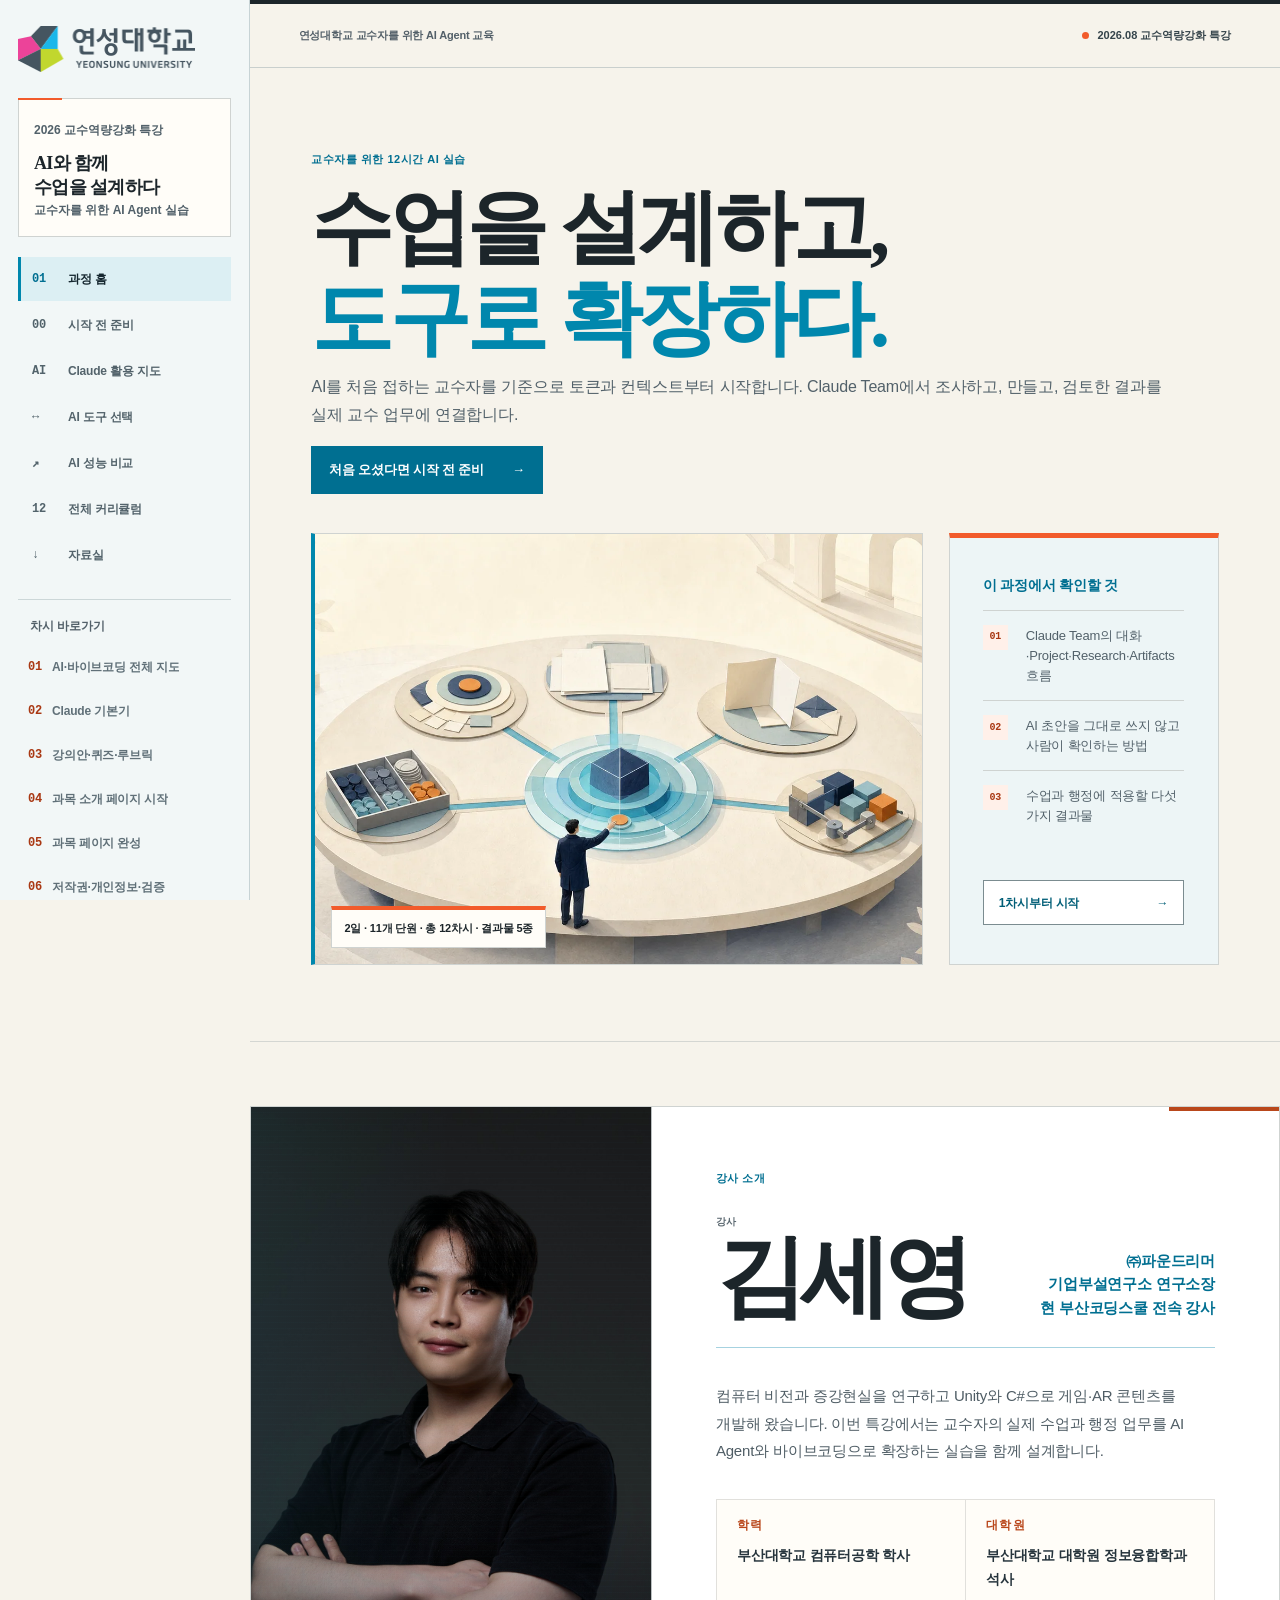
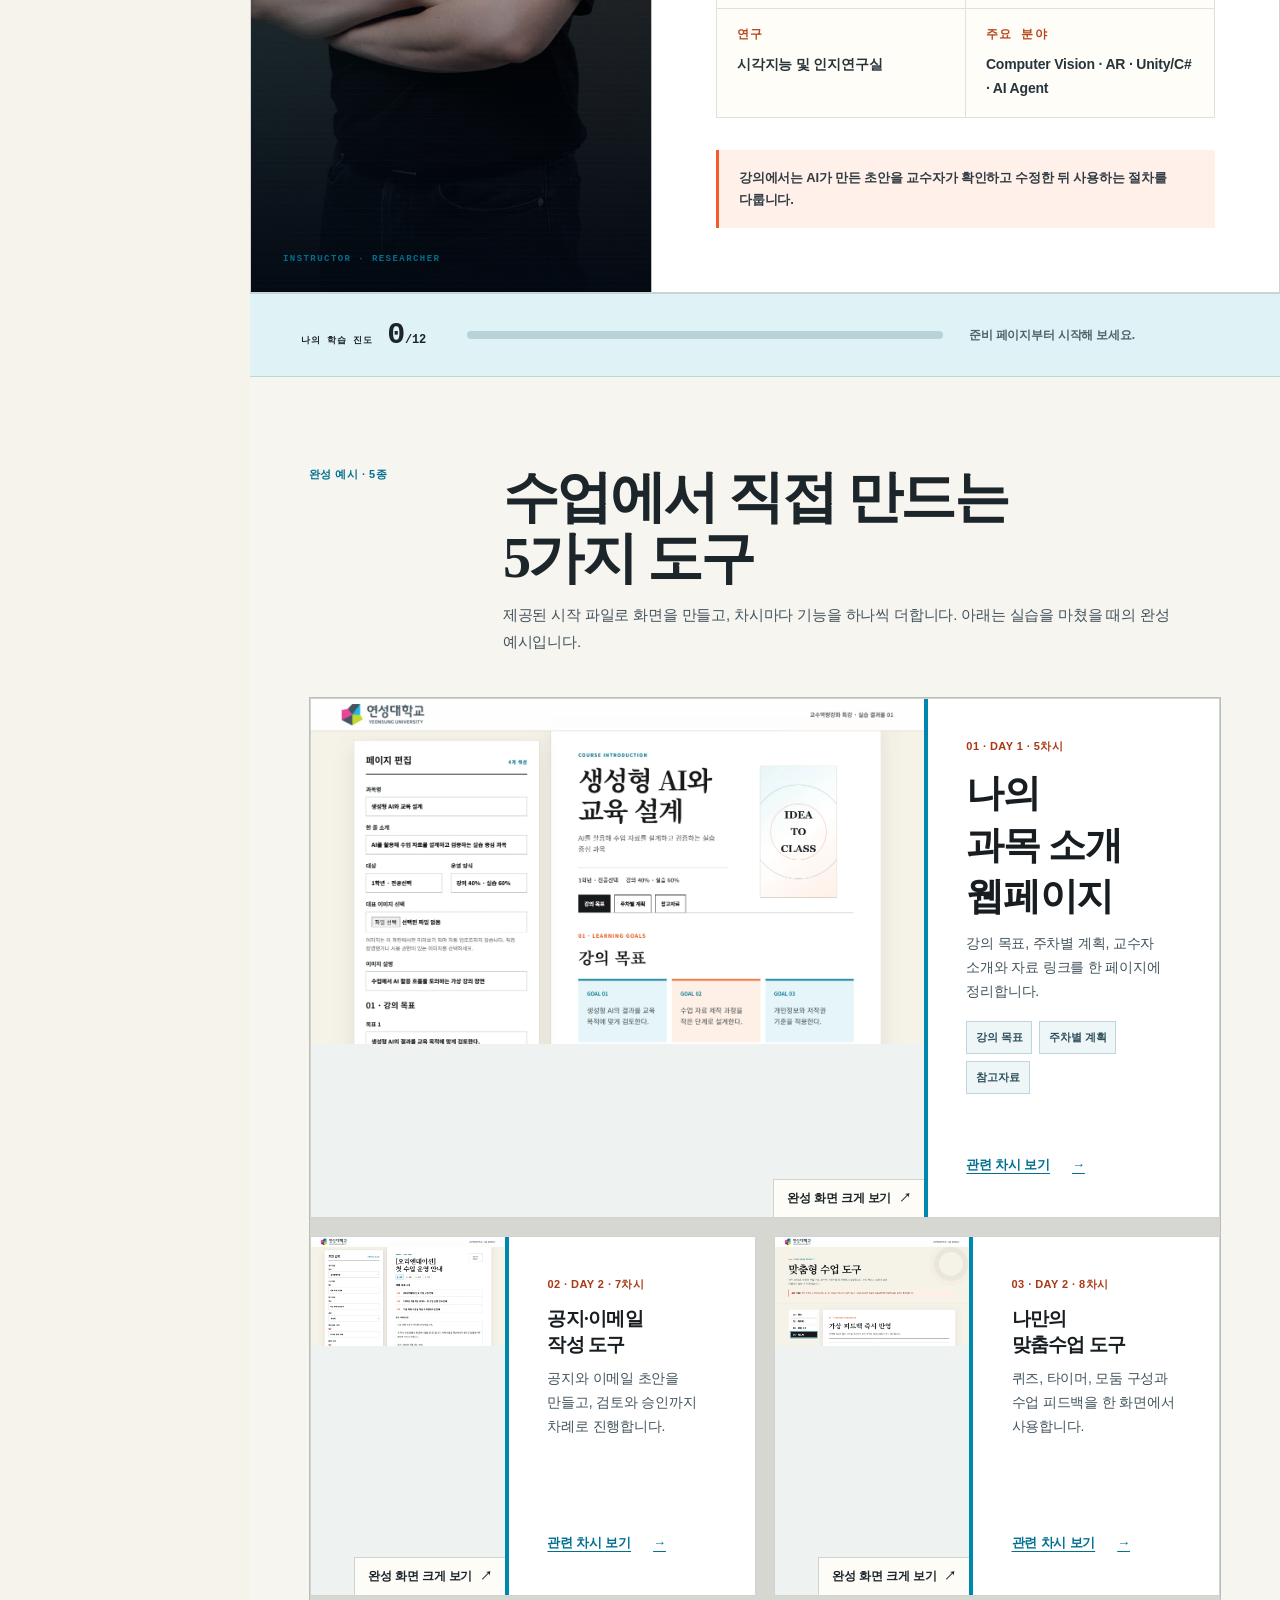
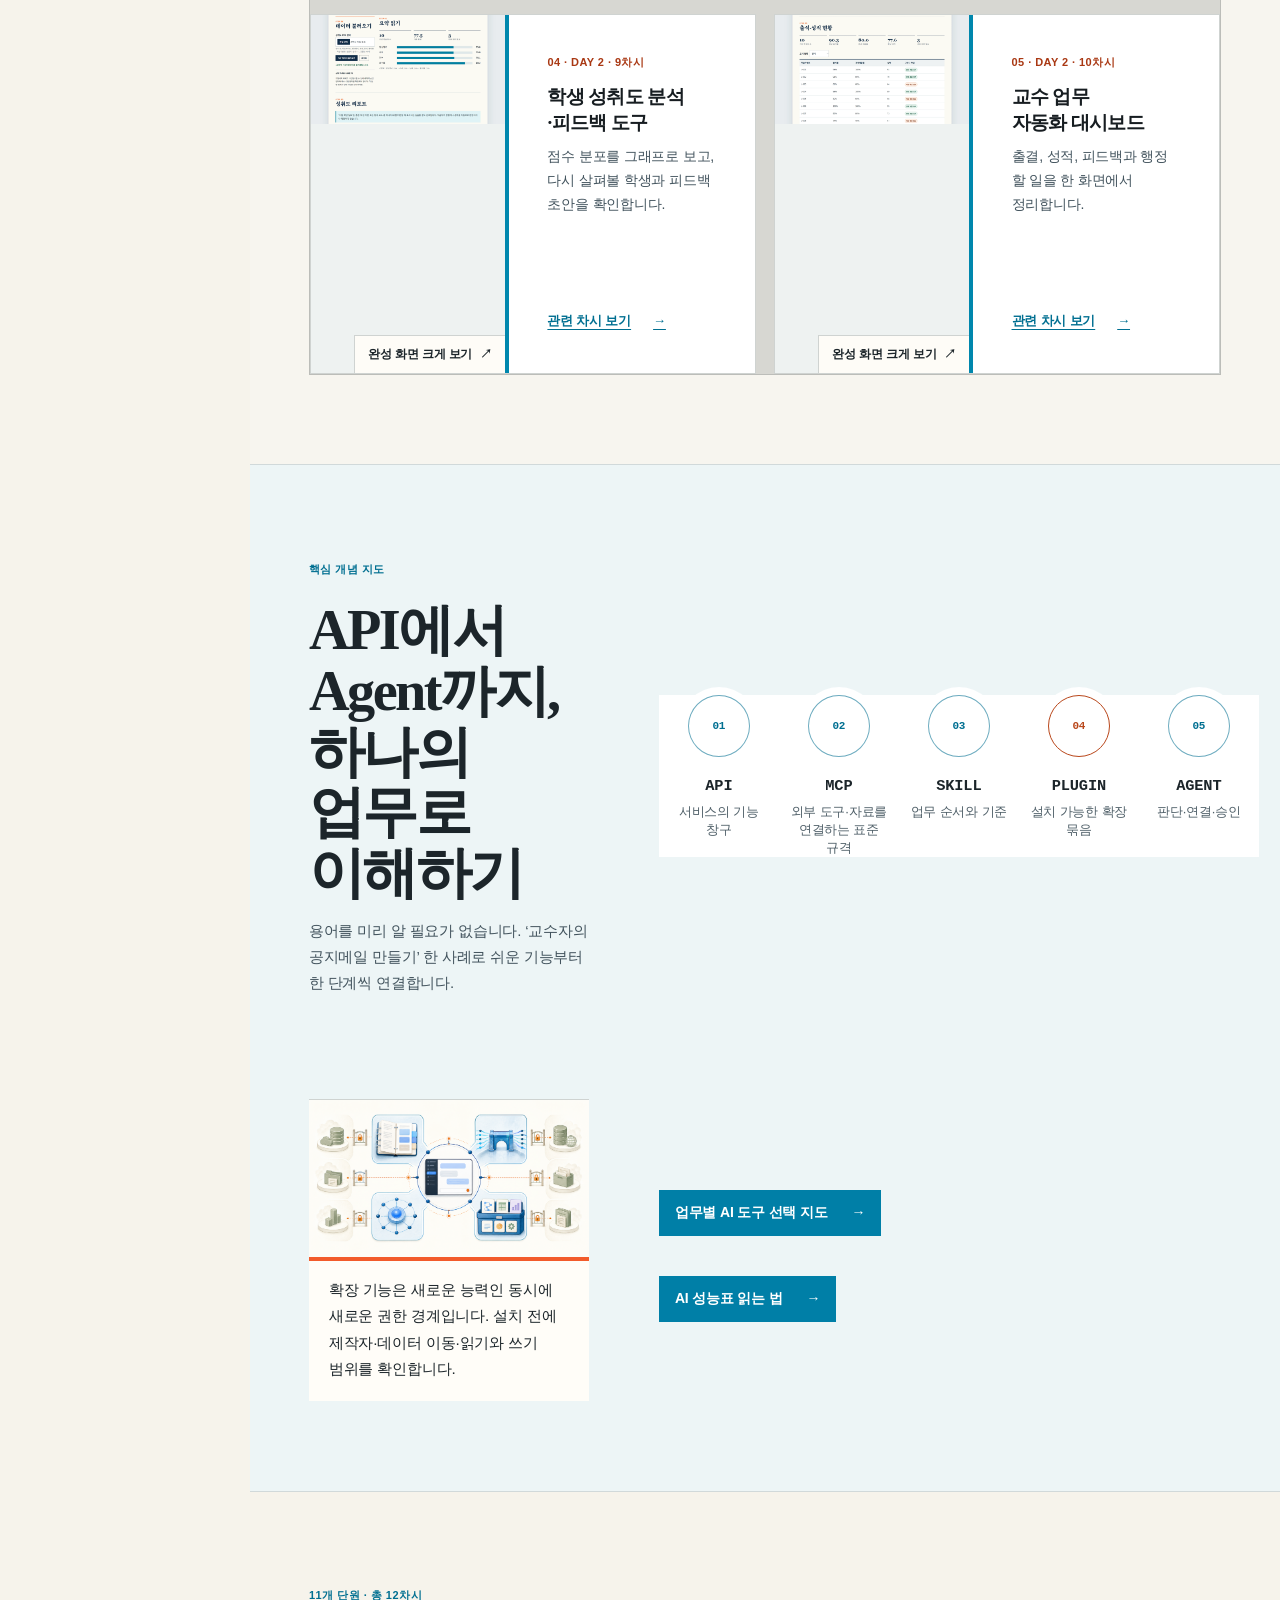
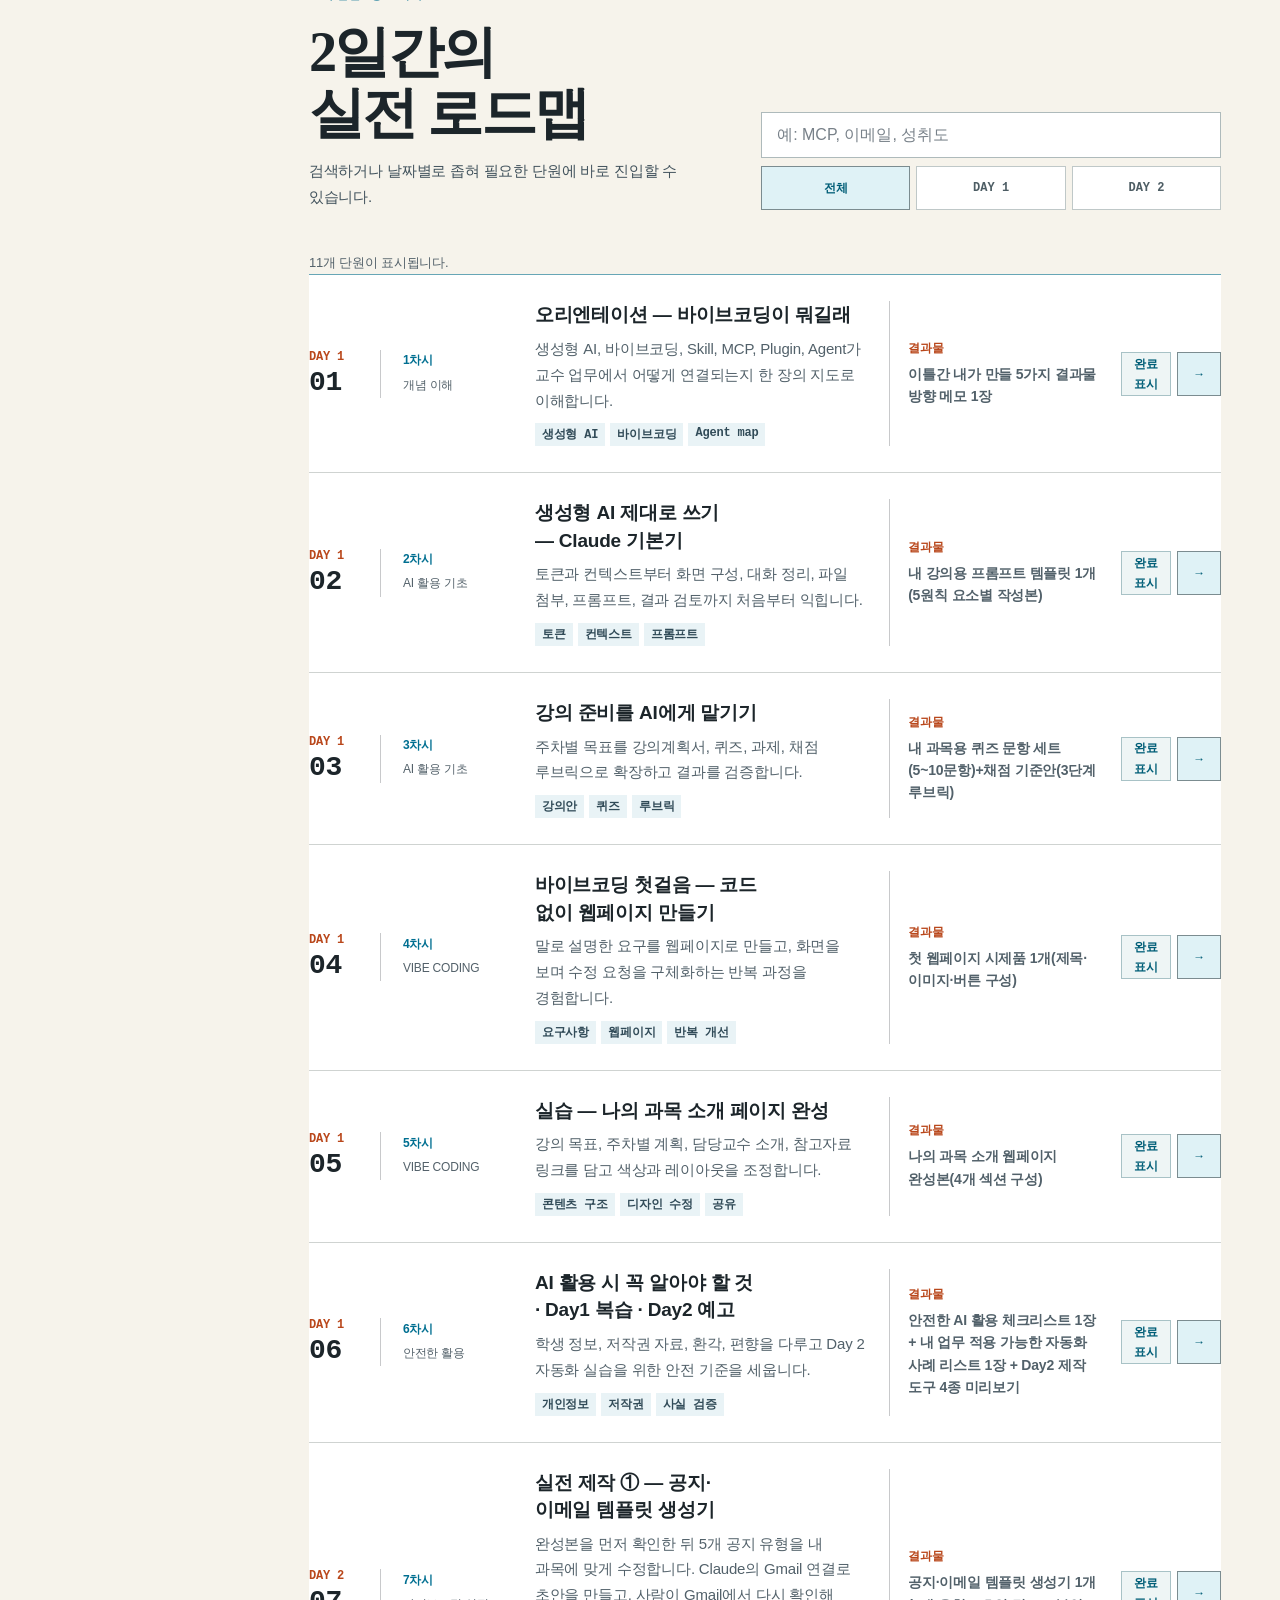
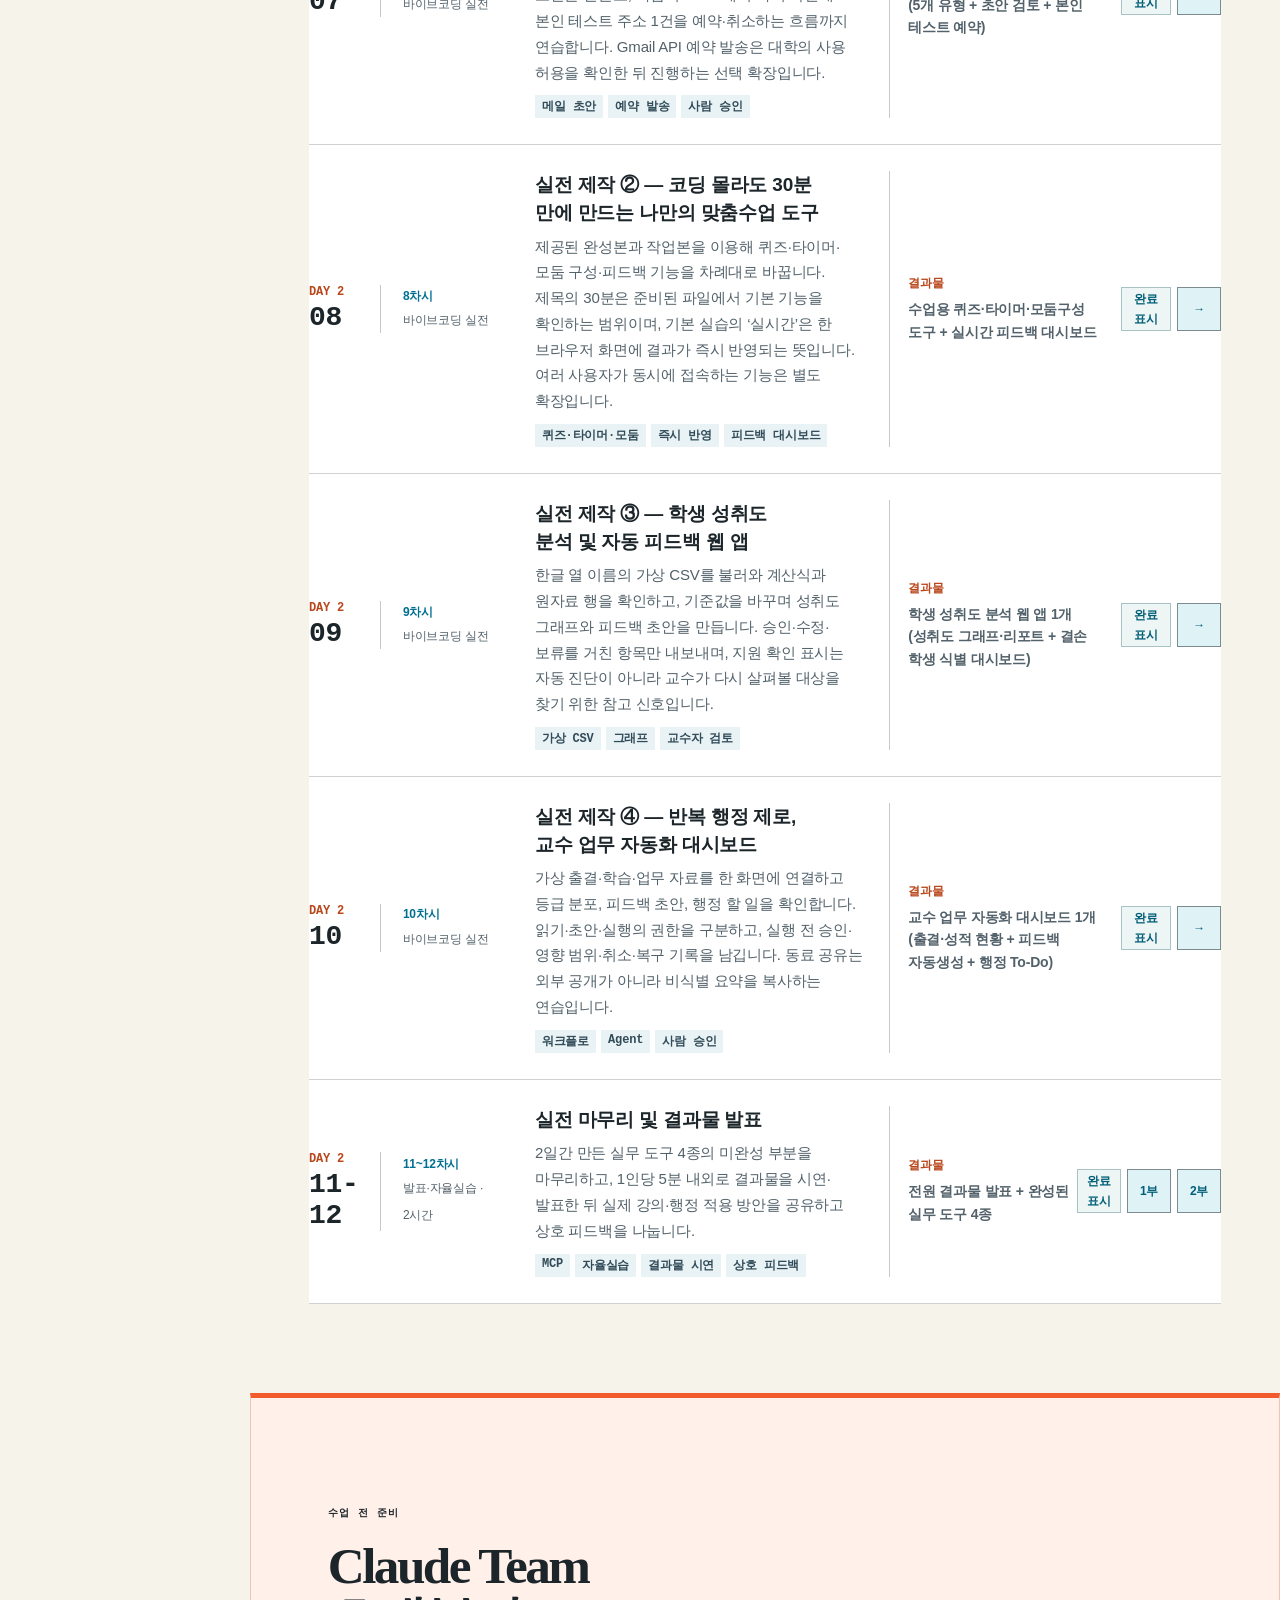
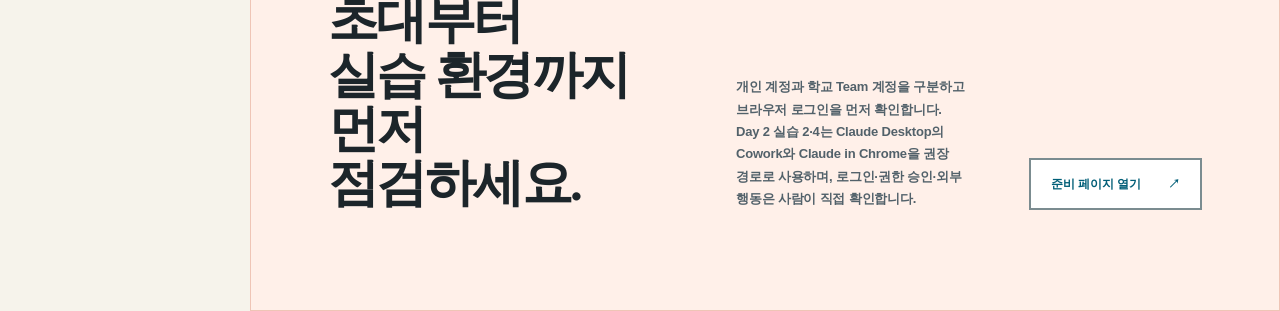
==== commit d70a033f: "feat: publish Claude app-first day 2 labs" ====
--- a/index.html
+++ b/index.html
@@ -22,7 +22,7 @@
         window.location.replace("./offline-help.html");
       }
     </script>
-    <script type="module" crossorigin src="./assets/index-hEE0FnAO.js"></script>
+    <script type="module" crossorigin src="./assets/index-B_QWO5HX.js"></script>
     <link rel="stylesheet" crossorigin href="./assets/index-B0QPZ05z.css">
   </head>
   <body>
